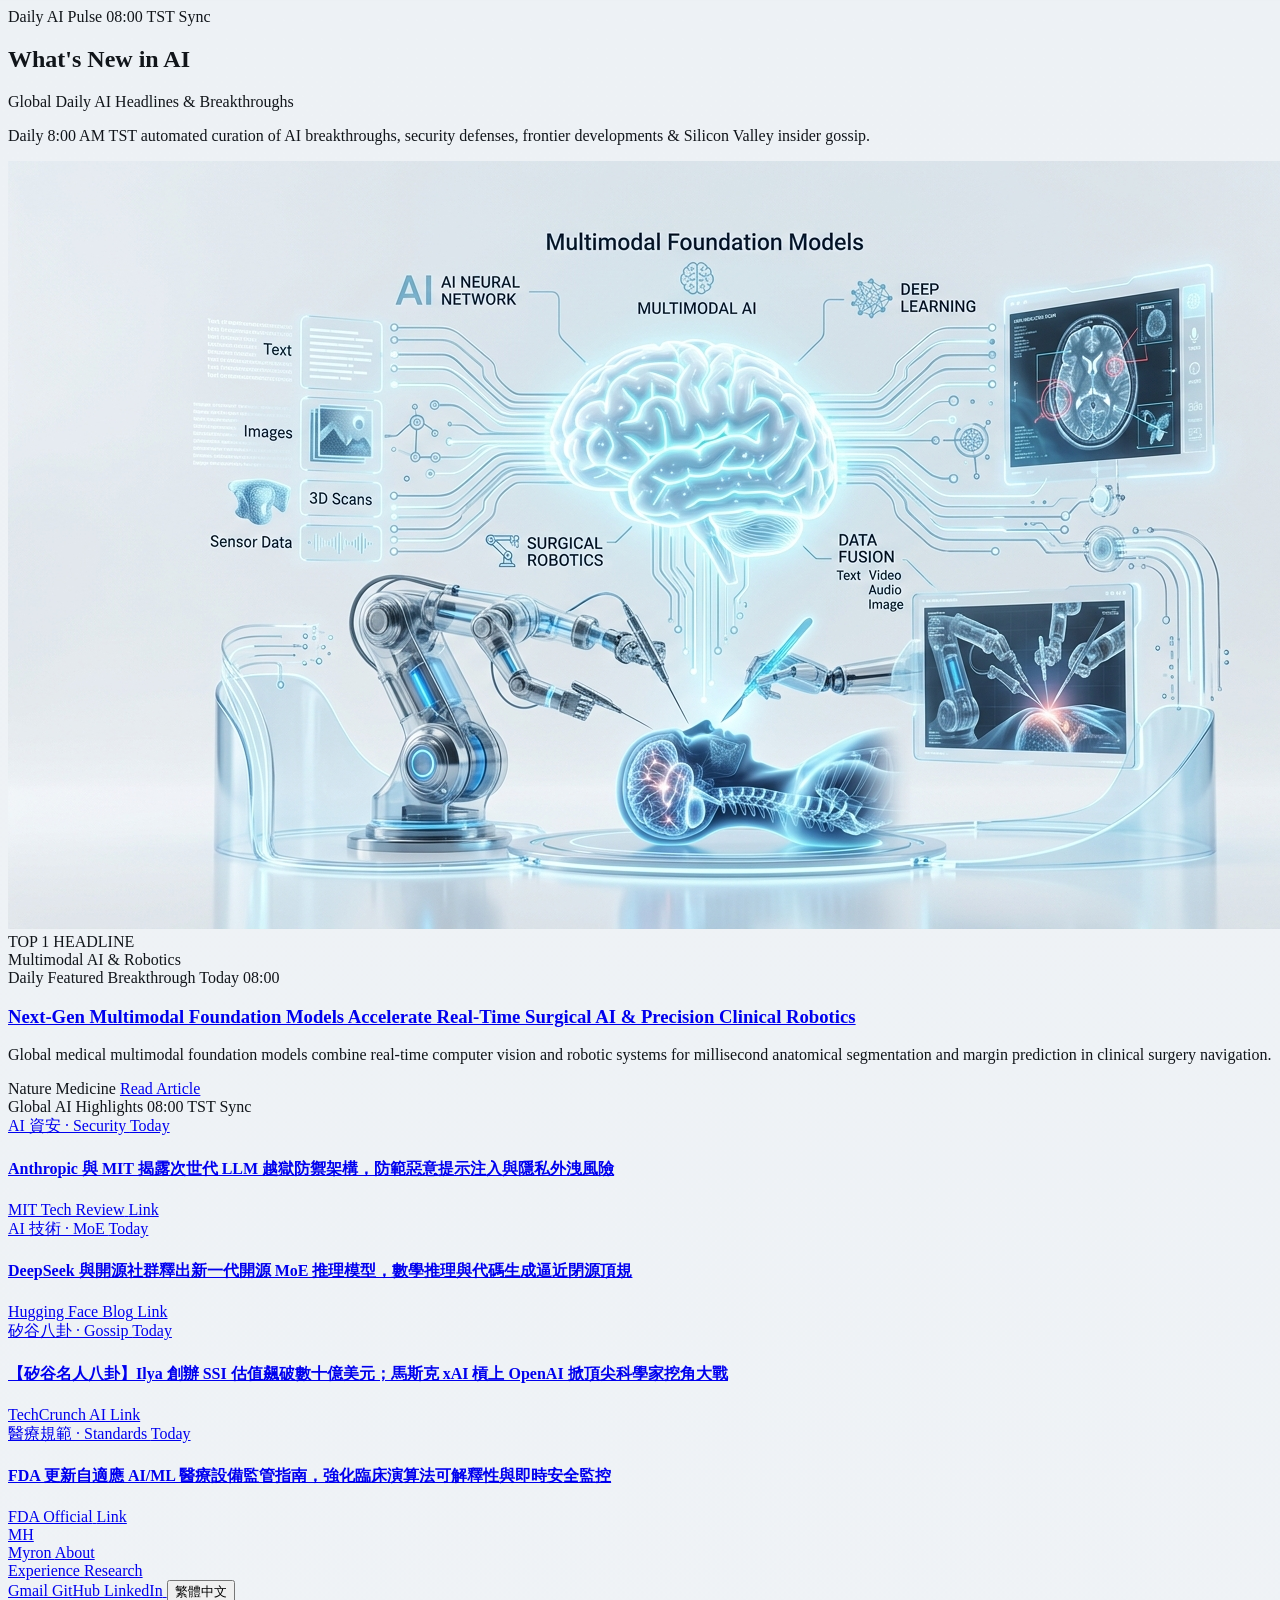
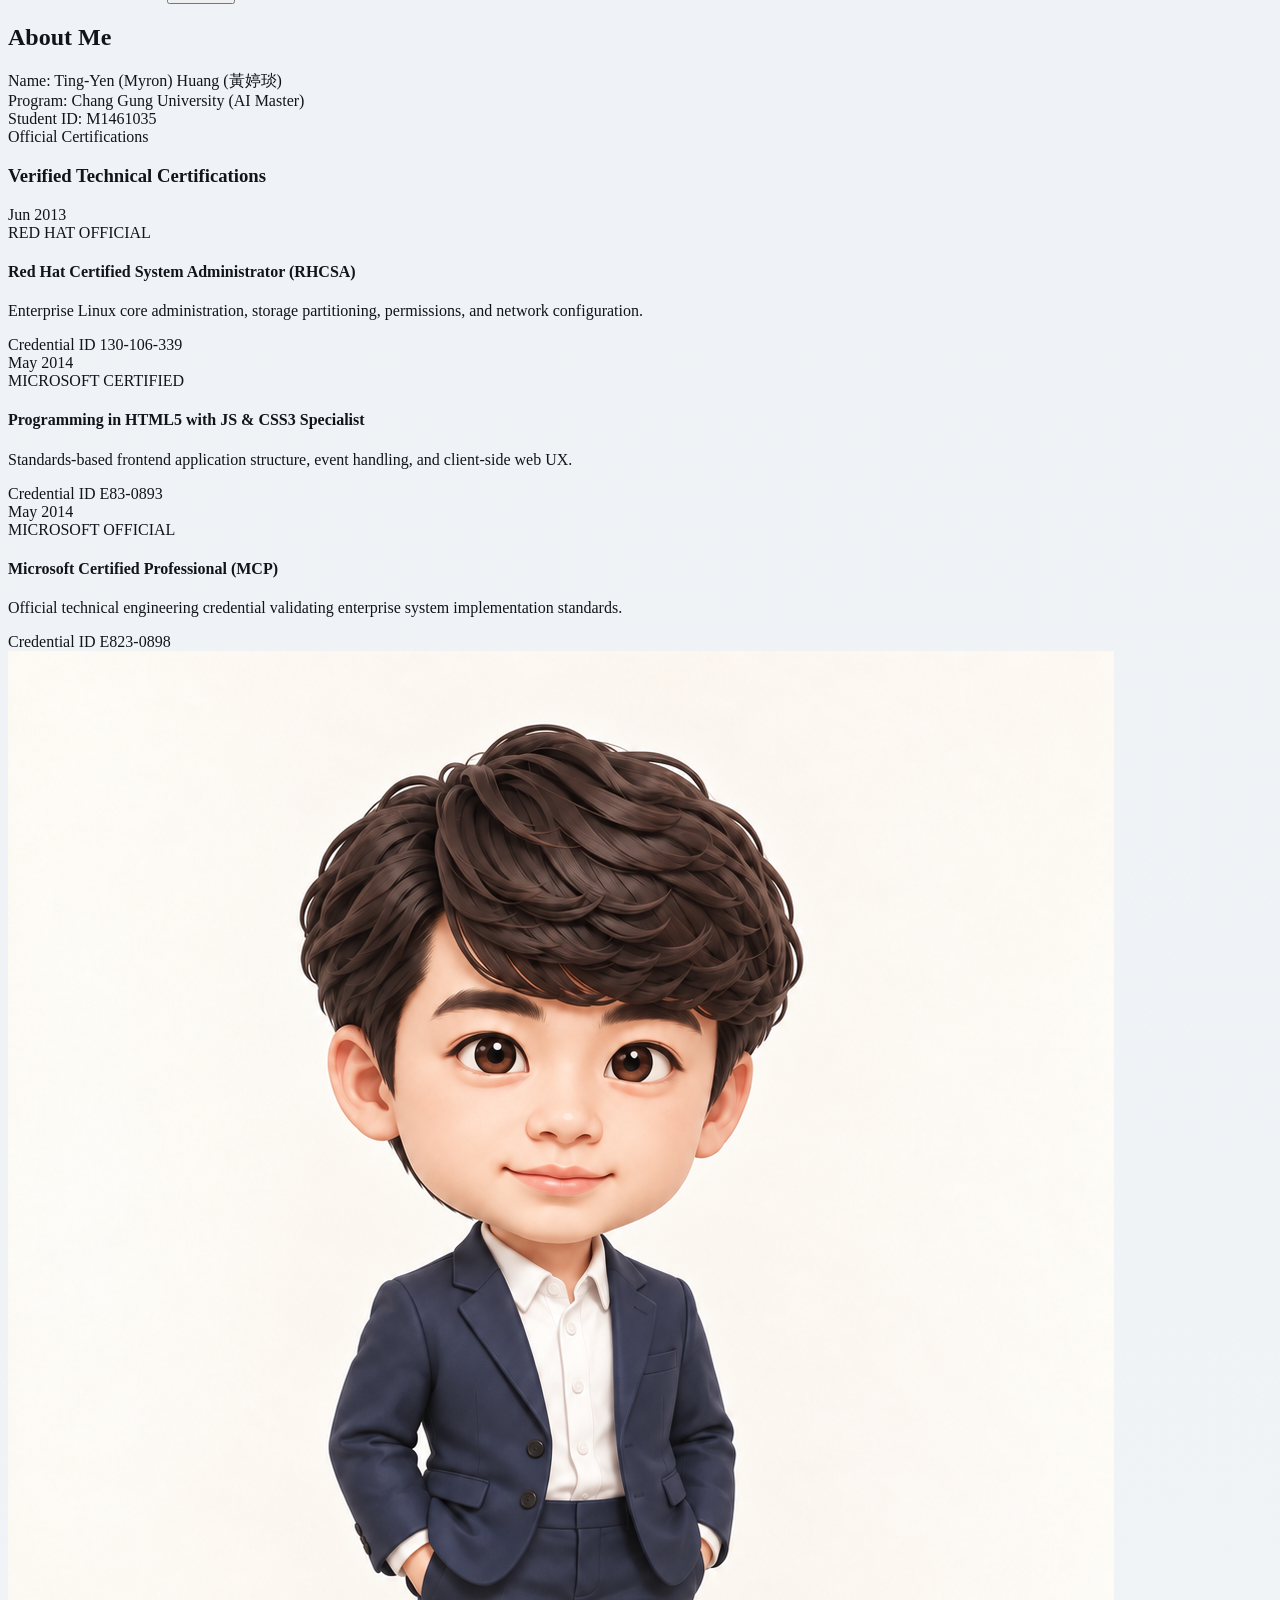
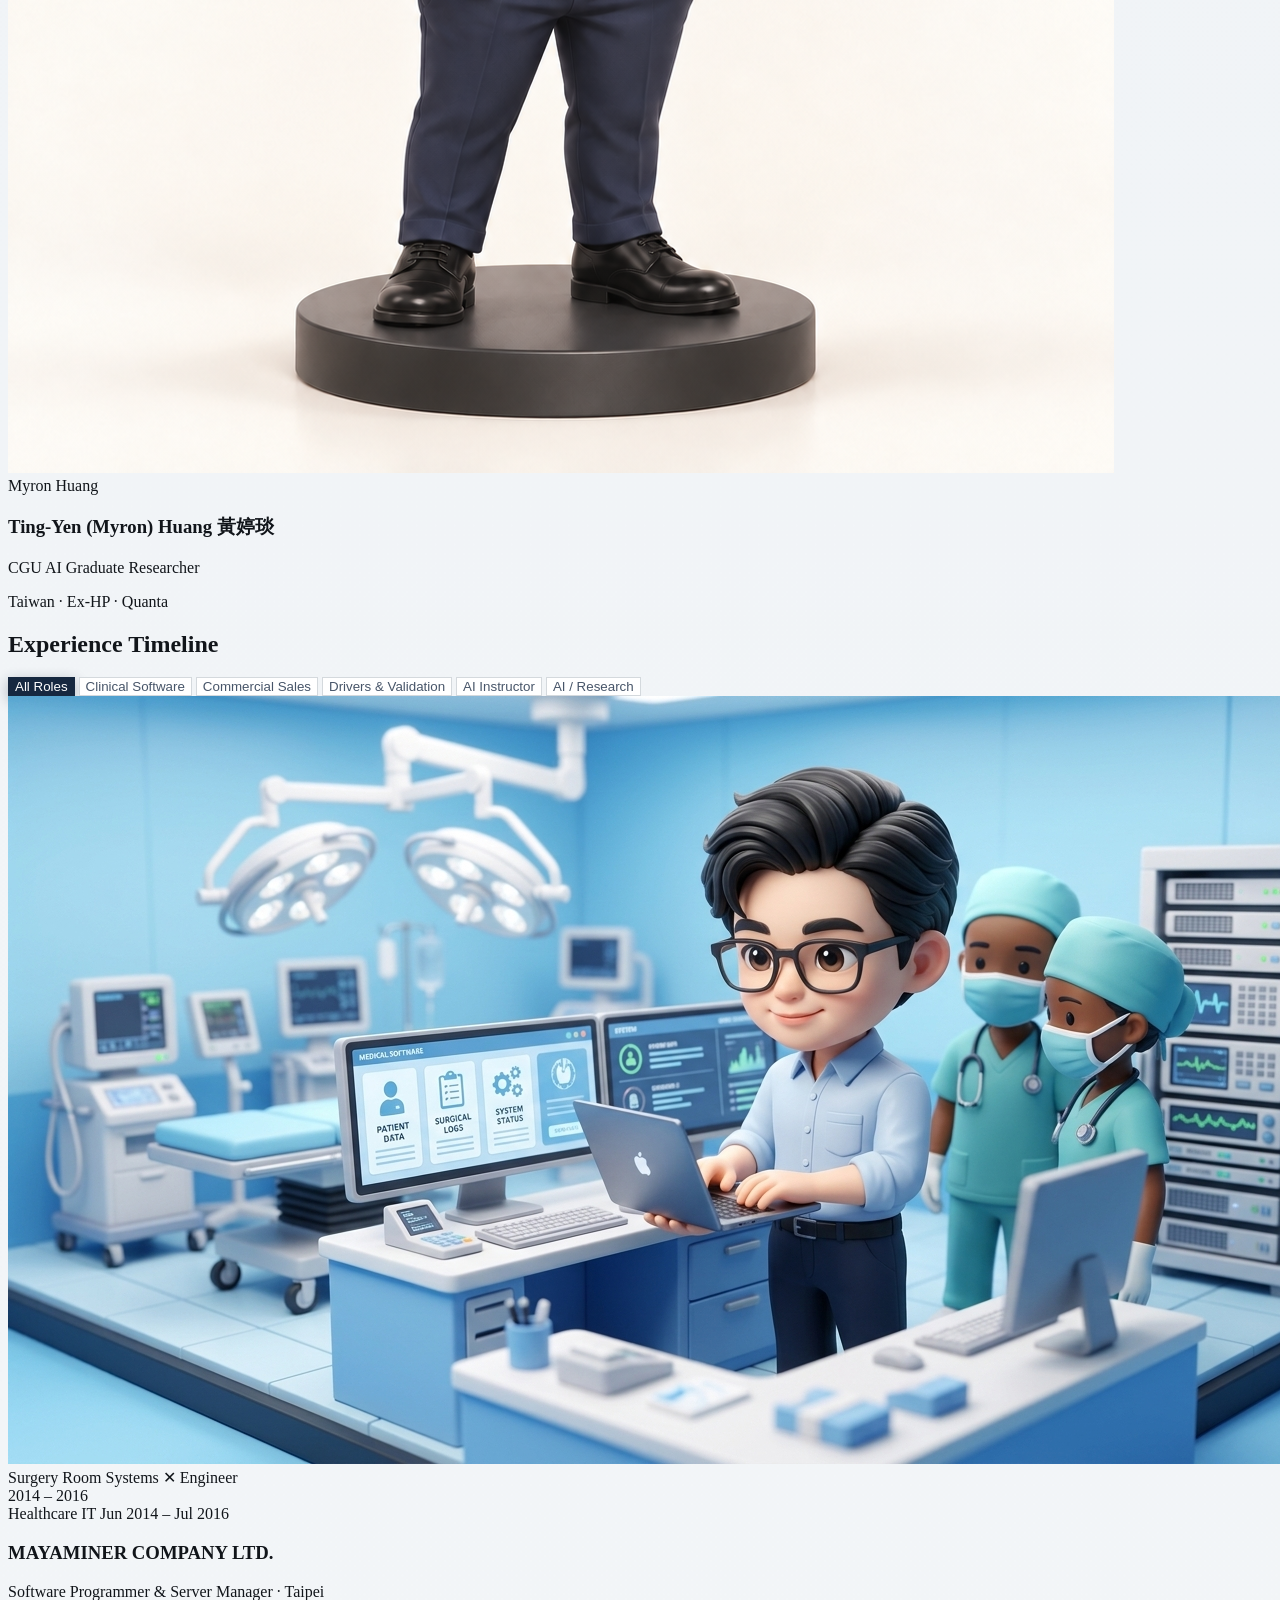
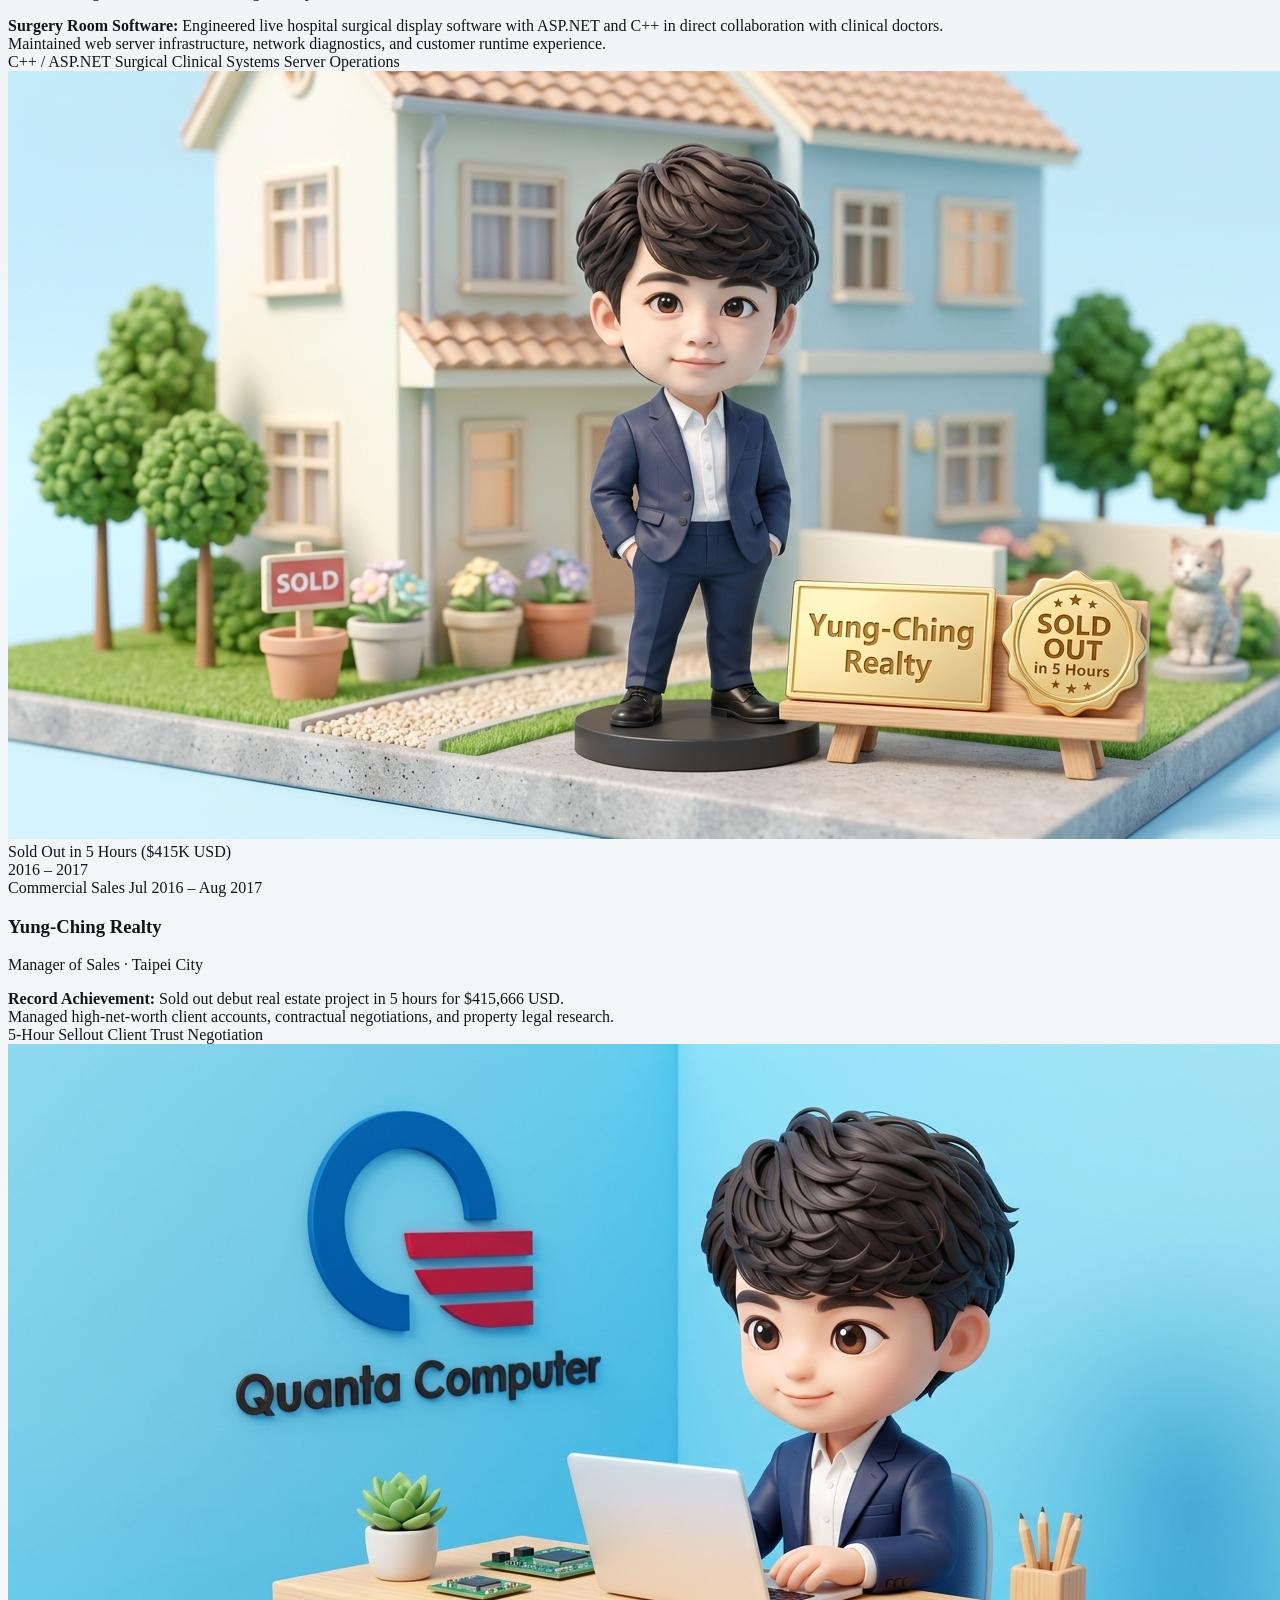
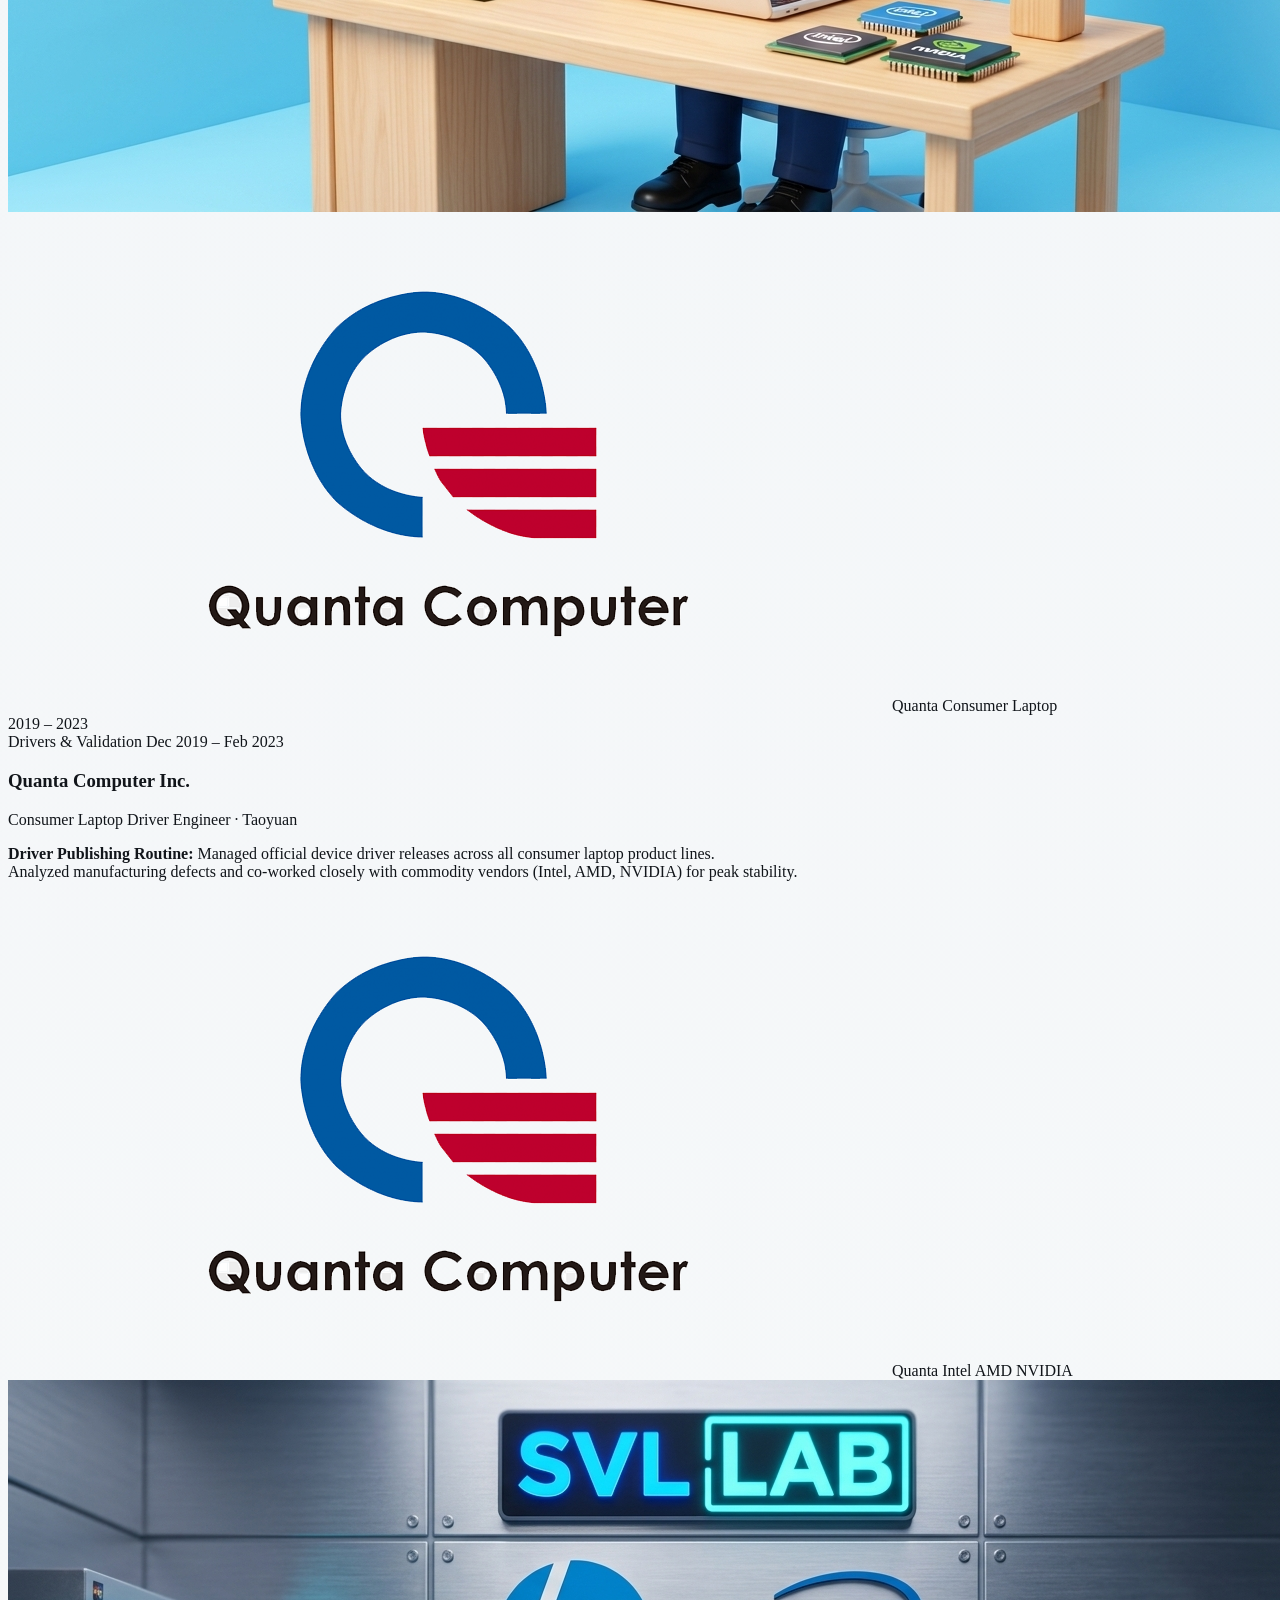
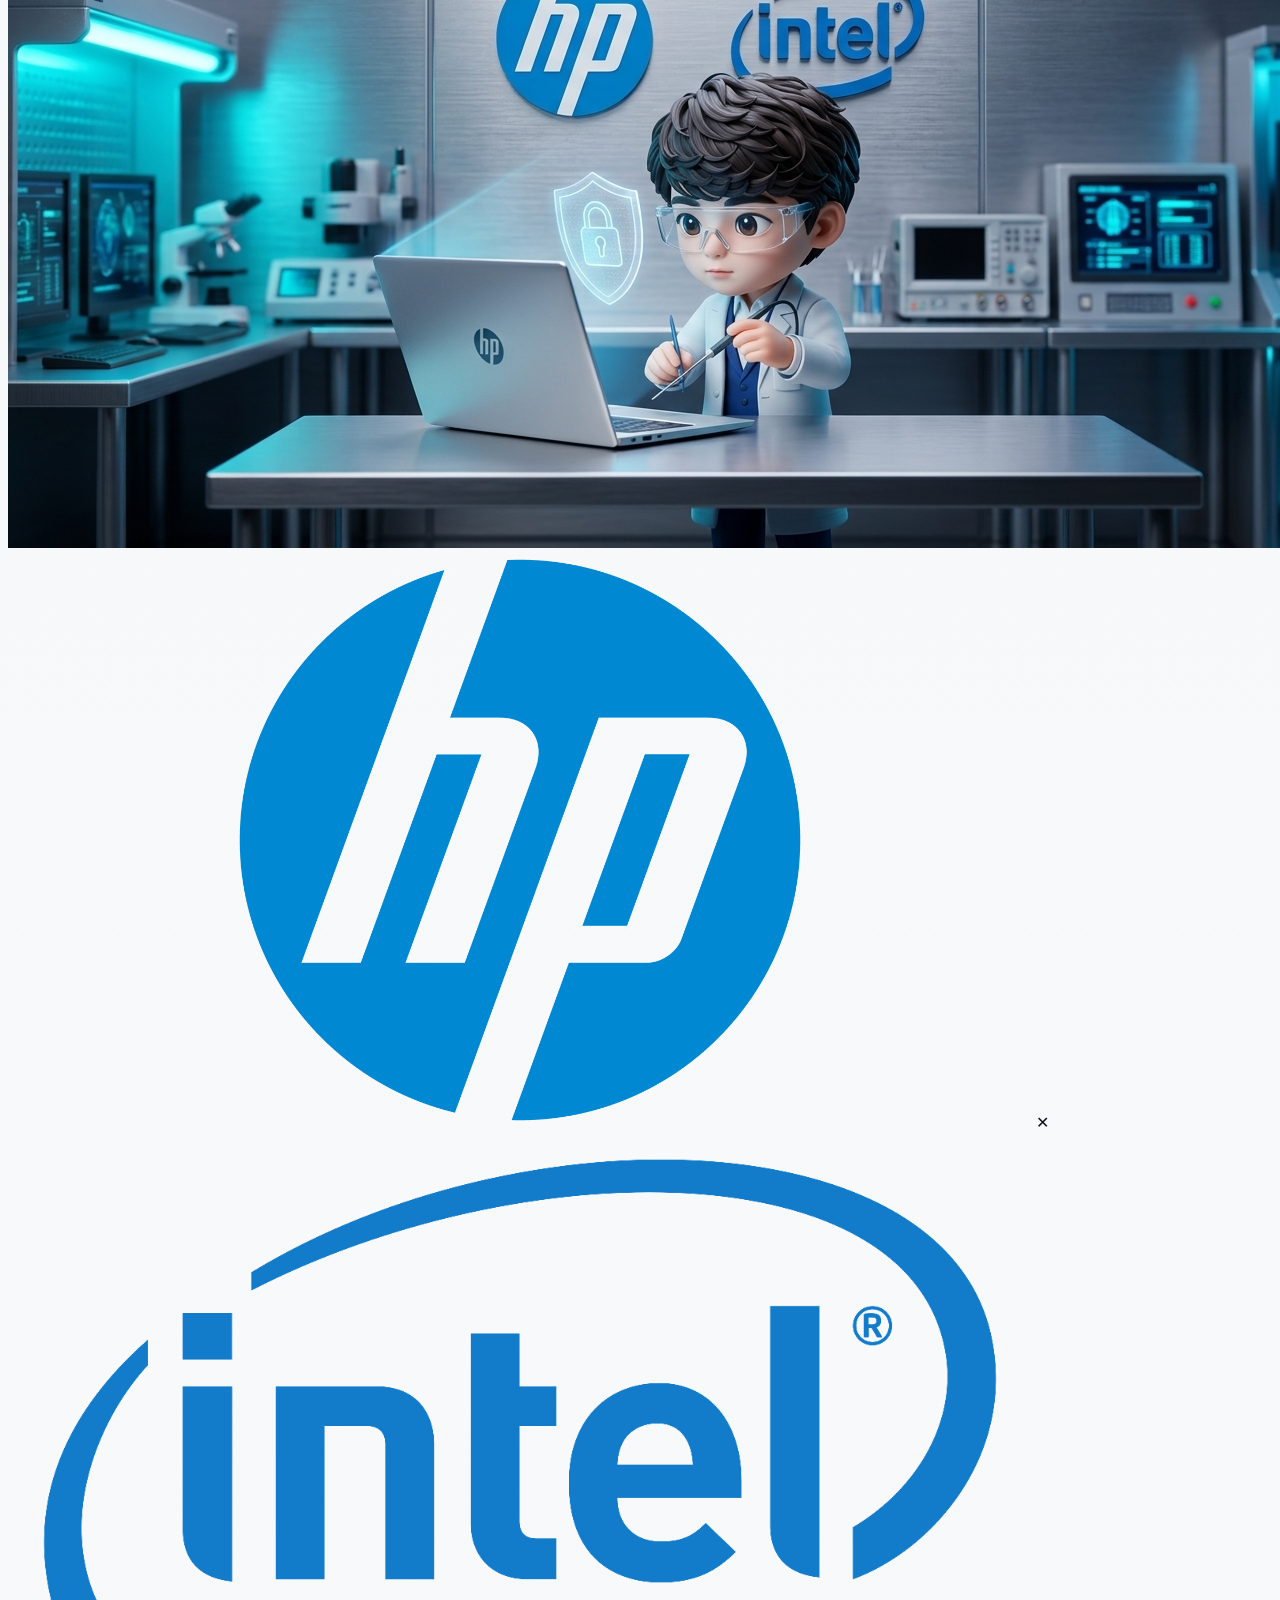
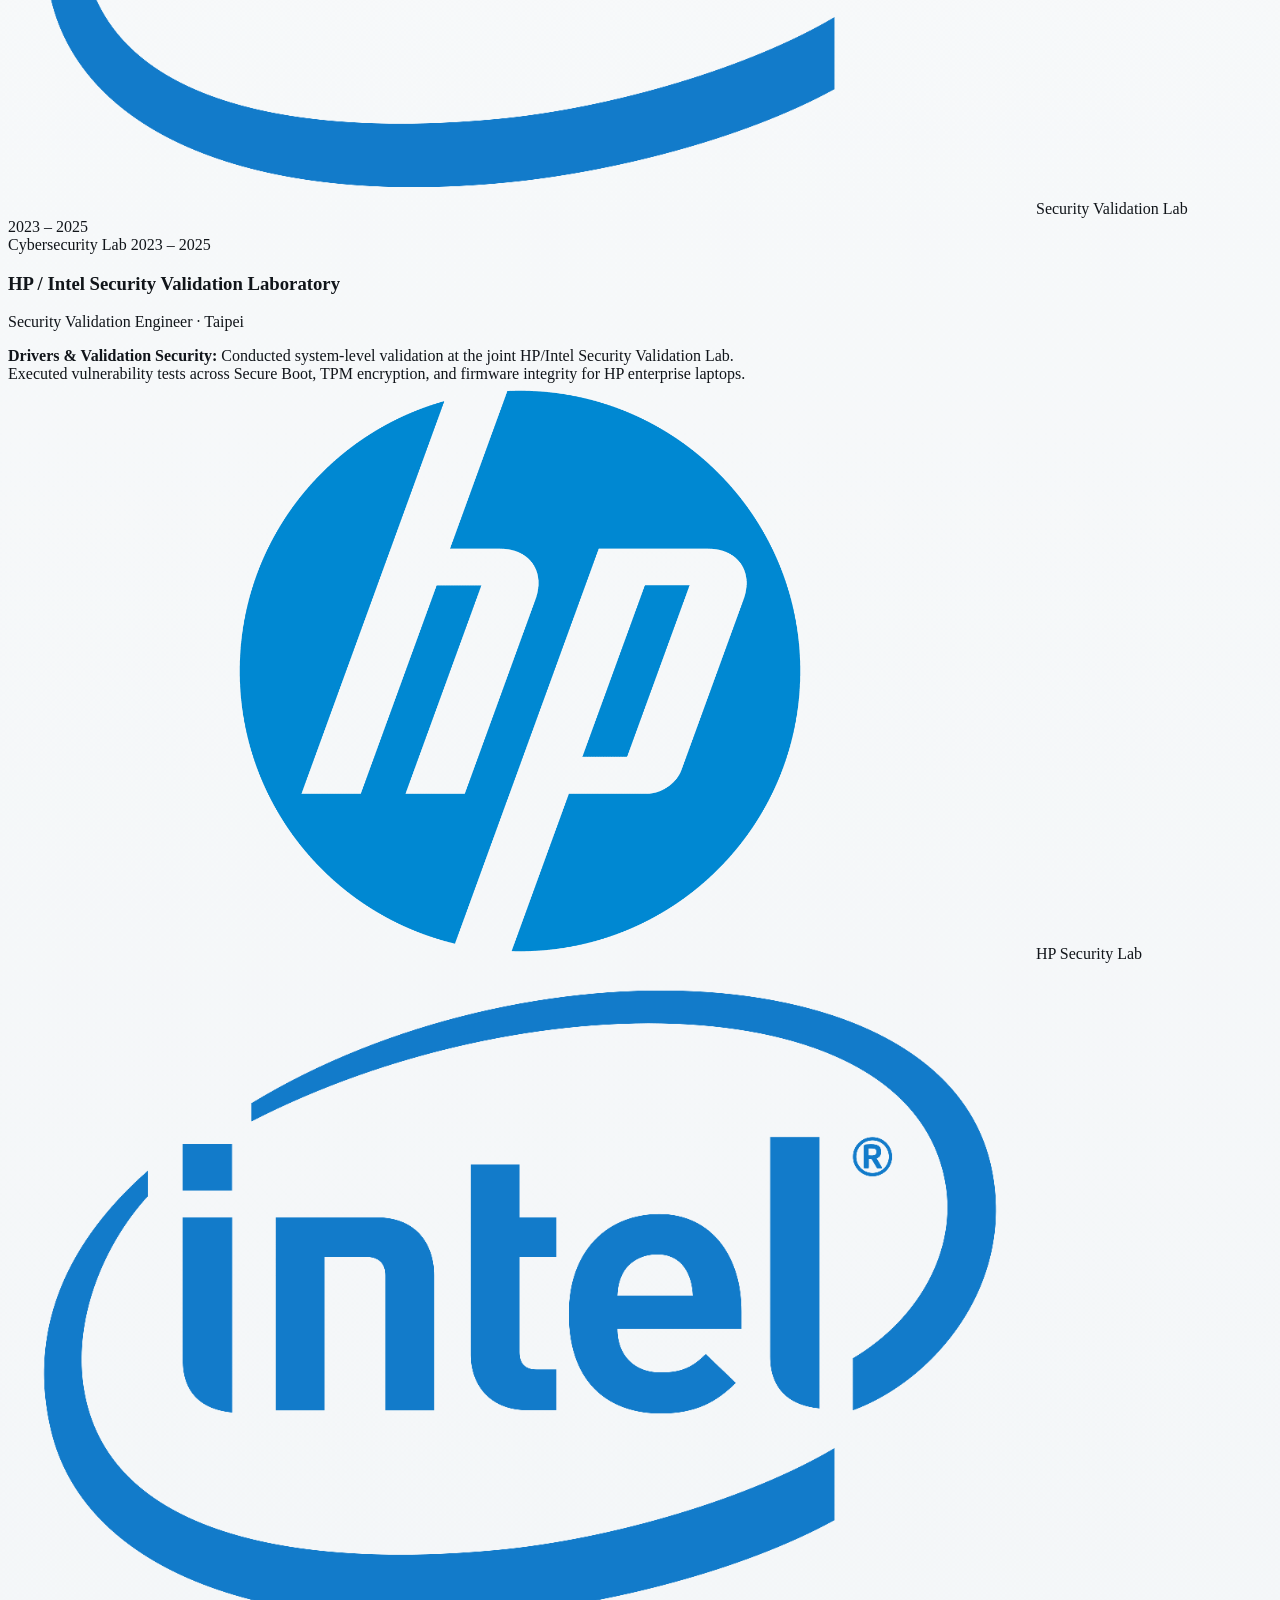
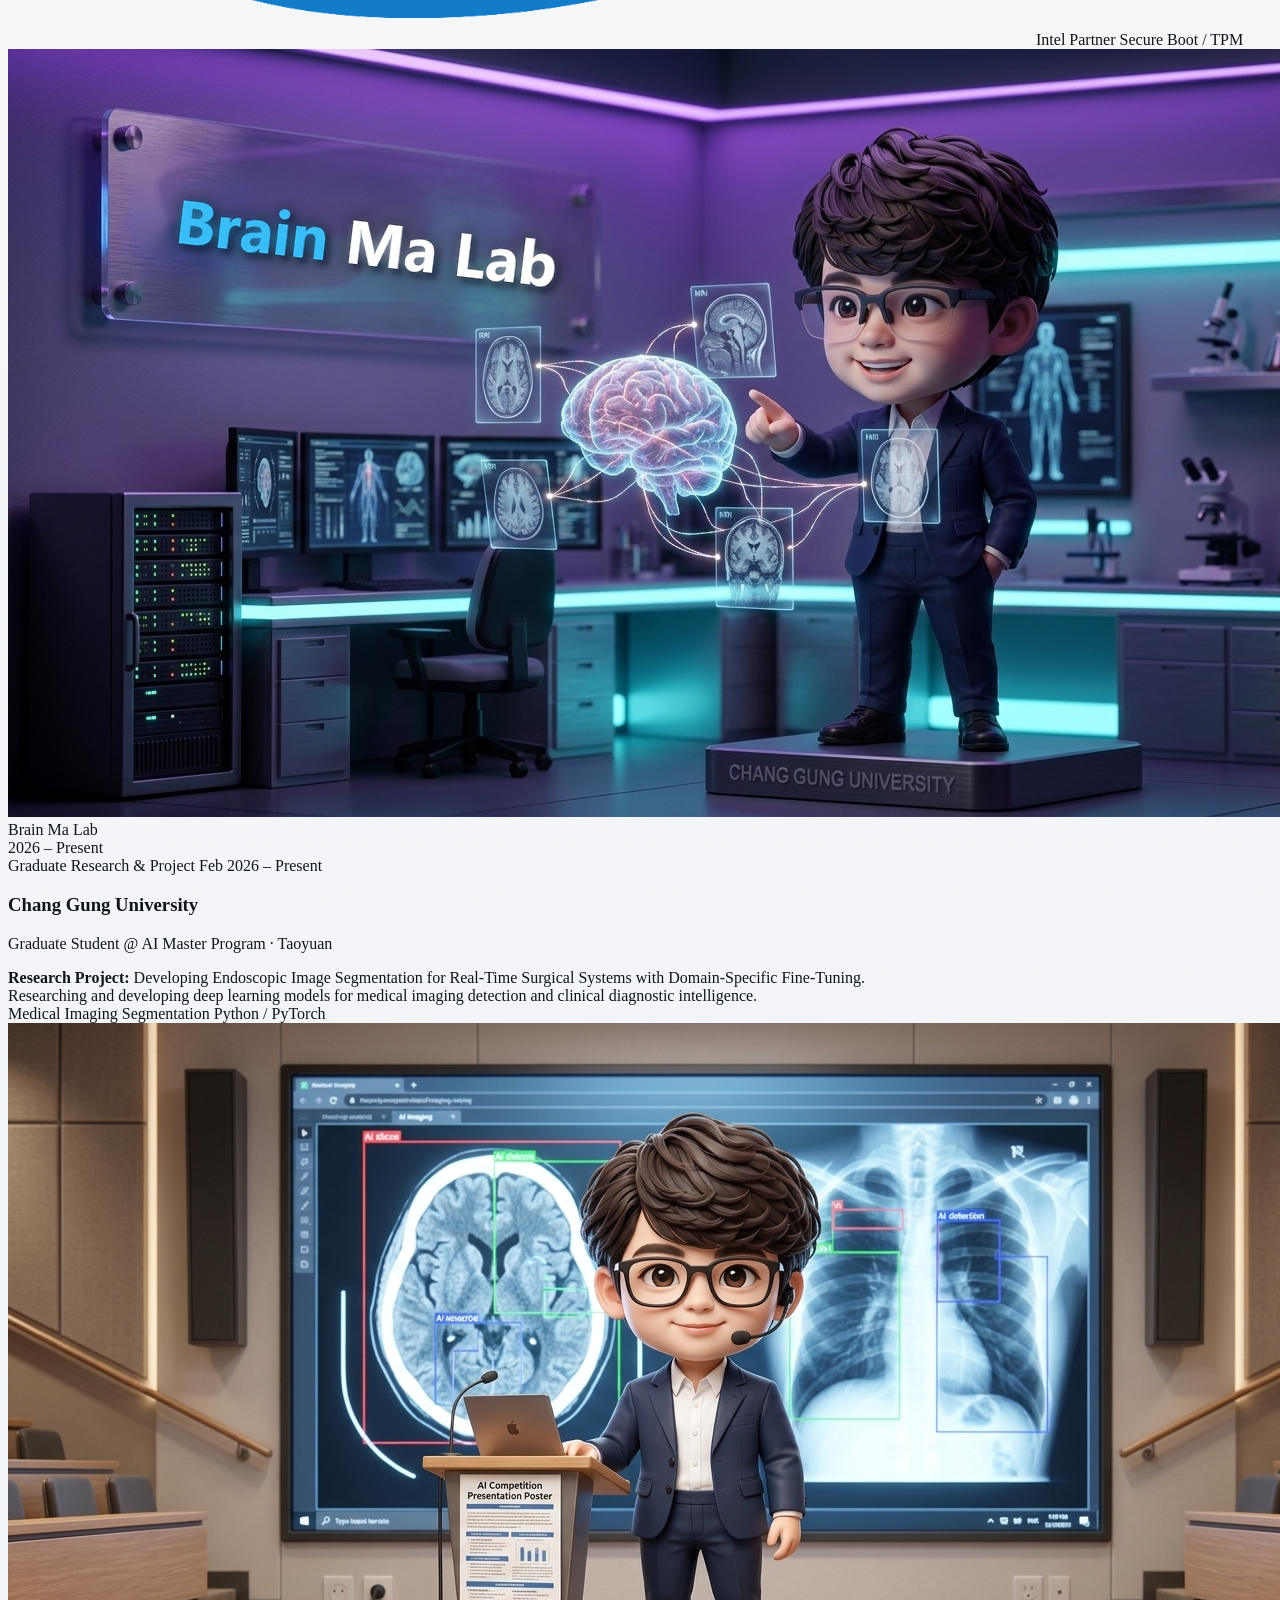
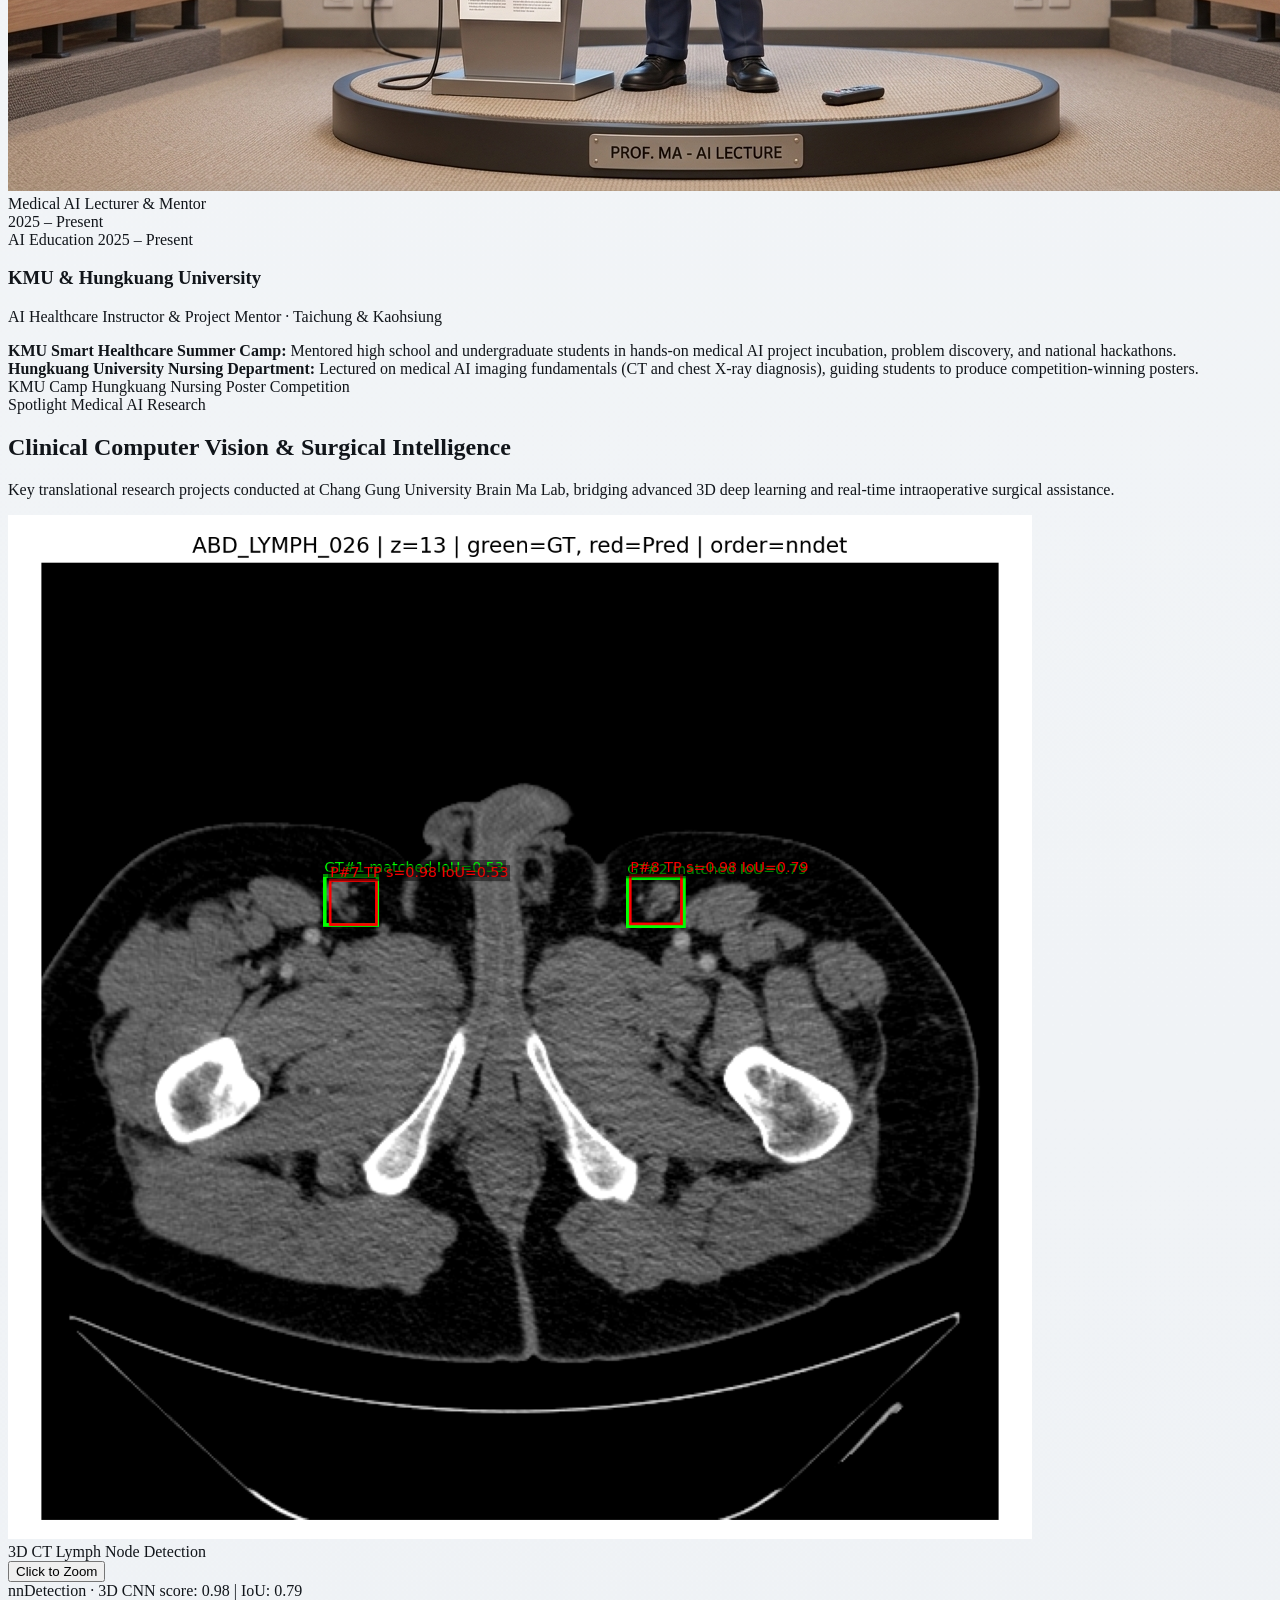
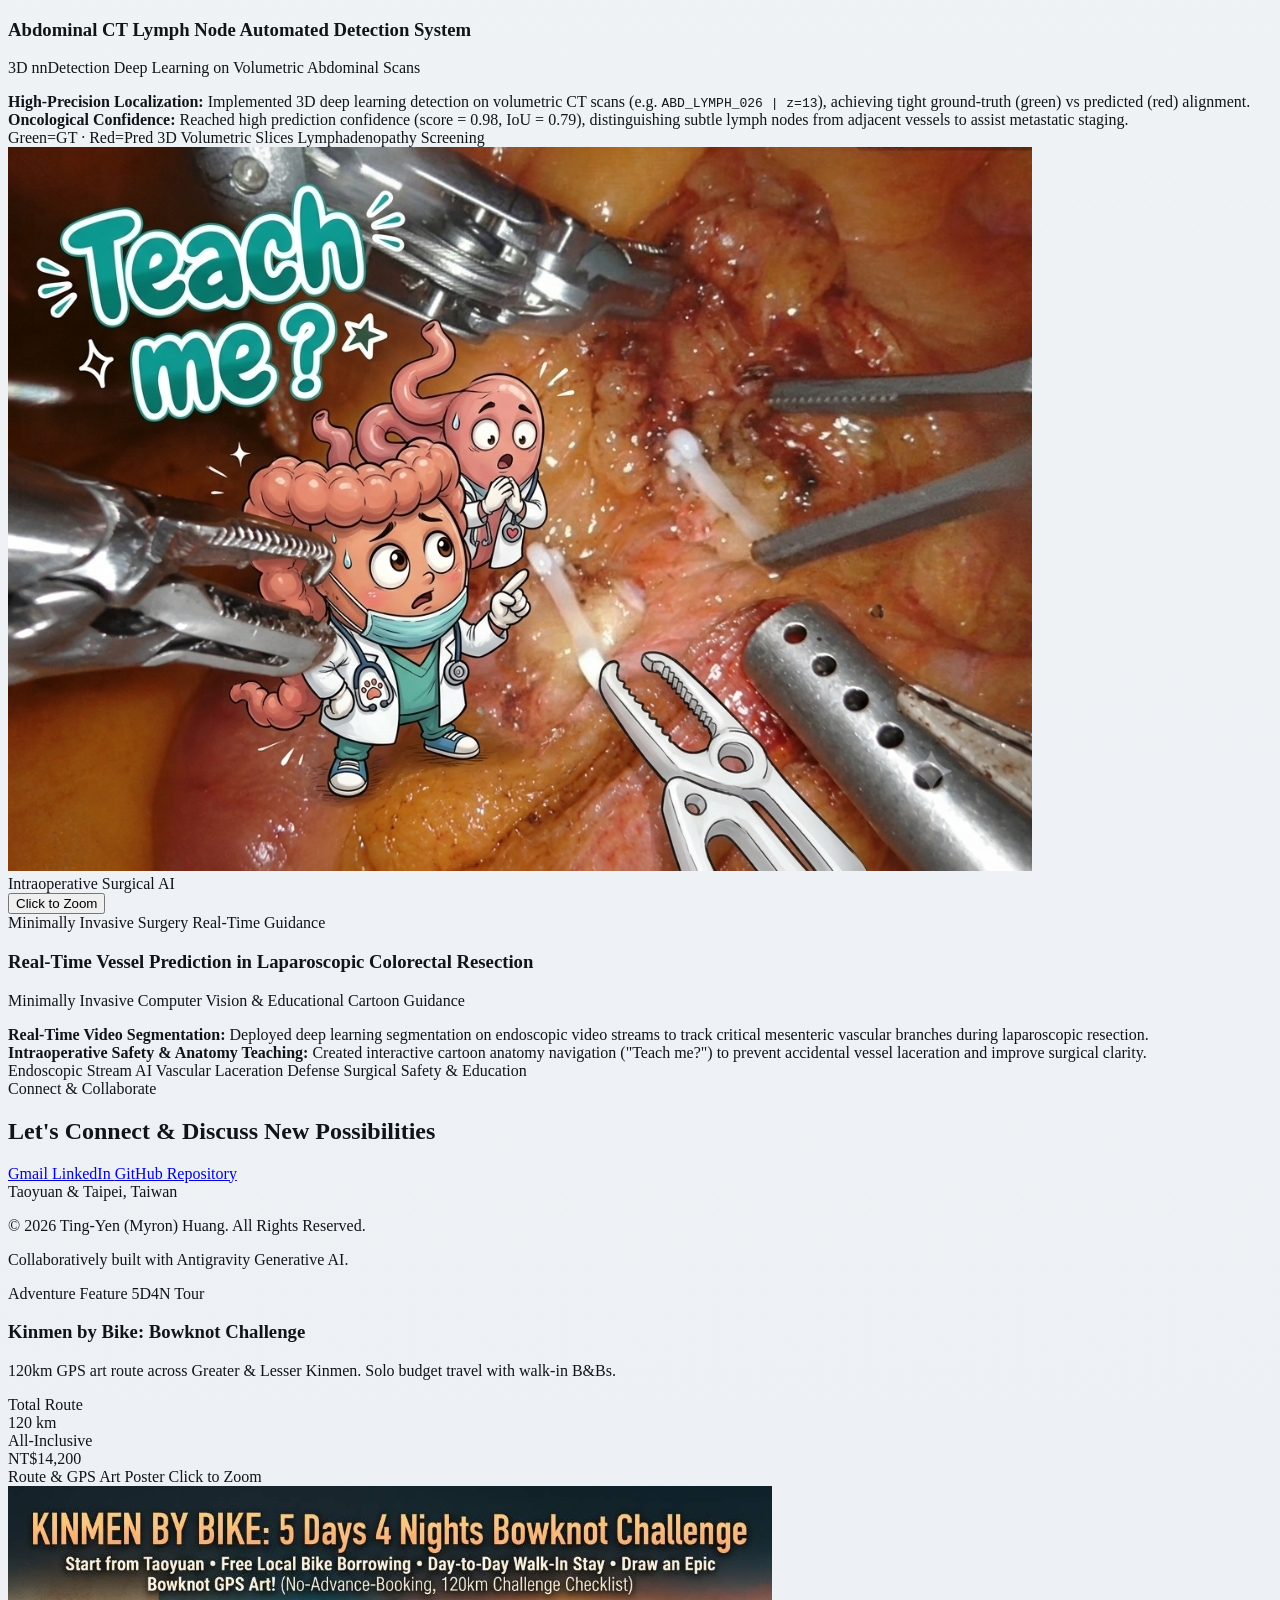
==== index.html @ 491702b3 "feat: Giorgio Morandi palette, remove header gap, single-line experience layout, trilingual support " ====
<!DOCTYPE html>
<html lang="en" class="scroll-smooth">
<head>
  <meta charset="UTF-8">
  <meta name="viewport" content="width=device-width, initial-scale=1.0">
  <title>Ting-Yen (Myron) Huang | AI & Systems Portfolio</title>
  <meta name="description" content="Personal Portfolio of Ting-Yen (Myron) Huang - Medical Imaging AI, Laptop Drivers, Systems Validation, and Clinical Software.">
  <!-- Tailwind CSS via CDN -->
  <script src="https://cdn.tailwindcss.com"></script>
  <!-- Lucide Icons -->
  <script src="https://unpkg.com/lucide@latest"></script>
  <!-- Google Fonts: Plus Jakarta Sans -->
  <link rel="preconnect" href="https://fonts.googleapis.com">
  <link rel="preconnect" href="https://fonts.gstatic.com" crossorigin>
  <link href="https://fonts.googleapis.com/css2?family=Plus+Jakarta+Sans:wght@400;500;600;700;800&display=swap" rel="stylesheet">
  <link rel="stylesheet" href="style.css">
  <script>
    tailwind.config = {
      theme: {
        extend: {
          fontFamily: {
            sans: ['"Plus Jakarta Sans"', 'sans-serif'],
          },
          colors: {
            babyblue: {
              50: '#f0f7ff',
              100: '#e0effe',
              200: '#bae0fd',
              300: '#7cc7fb',
              400: '#38aaf7',
              500: '#0e8fe7',
              600: '#0270c5',
            }
          }
        }
      }
    }
  </script>
</head>
<body class="bg-gradient-to-b from-[#edf1f5] via-[#f7f9fa] to-[#e9edf2] text-[#11151a] font-sans antialiased selection:bg-slate-300 selection:text-slate-900 min-h-screen">
  <!-- Ambient background -->
  <div class="fixed inset-0 overflow-hidden pointer-events-none z-0">
    <div class="absolute -top-32 -left-32 w-96 h-96 bg-[#708090]/15 rounded-full blur-3xl"></div>
    <div class="absolute top-1/3 -right-32 w-96 h-96 bg-[#162840]/10 rounded-full blur-3xl"></div>
    <div class="absolute -bottom-32 left-1/3 w-96 h-96 bg-[#708090]/12 rounded-full blur-3xl"></div>
  </div>

  <!-- UNIFIED MASTER FRAME WRAPPER: 3-Column cohesive canvas (Left AI News | Center Portfolio | Right Kinmen Tour) -->
  <div class="relative z-10 max-w-[1760px] 2xl:max-w-[1860px] mx-auto px-3 sm:px-5 lg:px-6 py-6 sm:py-8">
    <div class="bg-white/80 backdrop-blur-xl border border-[#708090]/25 rounded-[28px] sm:rounded-[36px] lg:rounded-[42px] shadow-2xl shadow-slate-300/40 p-4 sm:p-5 xl:p-6 2xl:p-8">
      <div class="flex flex-col xl:flex-row gap-5 2xl:gap-7 items-start">

      <!-- LEFT SIDEBAR: What's New in AI (Sticky on Desktop) -->
      <aside id="ai-news" class="w-full xl:w-[310px] 2xl:w-[350px] flex-shrink-0 xl:sticky xl:top-6 space-y-5">
      
      <!-- Sidebar Header Card (Morandi Style) -->
      <div class="bg-white/95 backdrop-blur-md border border-slate-200/90 rounded-3xl p-5 shadow-sm space-y-3">
        <div class="flex items-center justify-between">
          <span class="inline-flex items-center gap-1.5 px-2.5 py-0.5 rounded-full bg-slate-100 text-[#162840] border border-slate-200 text-xs font-bold shadow-xs">
            <span class="w-2 h-2 rounded-full bg-emerald-500 animate-pulse"></span>
            <span data-i18n="ai-badge">Daily AI Pulse</span>
          </span>
          <span class="text-[11px] font-mono font-bold text-slate-700 bg-slate-100 px-2.5 py-1 rounded-lg border border-slate-200 flex items-center gap-1.5" title="每日台灣時間上午 08:00 自動定時更新">
            <i data-lucide="refresh-cw" class="w-3 h-3 text-[#708090]"></i> <span data-i18n="ai-sync">08:00 TST Sync</span>
          </span>
        </div>
        <div>
          <h2 class="text-xl font-extrabold text-slate-900 flex items-center gap-2" data-i18n="ai-title">
            What's New in AI
          </h2>
          <p class="text-xs font-semibold text-slate-500 mt-0.5" data-i18n="ai-sub">Global Daily AI Headlines & Breakthroughs</p>
          <p class="text-[11px] text-slate-600 mt-1 leading-relaxed" data-i18n="ai-desc">
            Daily 8:00 AM TST automated curation of AI breakthroughs, security defenses, frontier developments & Silicon Valley insider gossip.
          </p>
        </div>
      </div>

      <!-- TOP 1 FEATURED HEADLINE CARD (Vertical Card) -->
      <div class="bg-white border border-slate-200/90 hover:border-sky-400 rounded-3xl overflow-hidden shadow-md hover:shadow-xl transition-all group">
        <!-- Visual Banner -->
        <div class="relative overflow-hidden bg-slate-900/5 aspect-video w-full flex items-center justify-center">
          <img src="./assets/ai-news-featured.jpg" alt="Multimodal Foundation Models & Surgical Robotics" class="w-full h-full object-cover object-center group-hover:scale-105 transition-transform duration-700">
          <div class="absolute top-3 left-3 bg-white/95 backdrop-blur-md px-2.5 py-1 rounded-xl text-[11px] font-bold text-sky-800 border border-sky-200 shadow-md flex items-center gap-1">
            <i data-lucide="flame" class="w-3.5 h-3.5 text-amber-500 fill-amber-500"></i> TOP 1 HEADLINE
          </div>
          <div class="absolute bottom-3 left-3 bg-slate-900/85 text-white backdrop-blur-md px-2.5 py-0.5 rounded-lg text-[10px] font-semibold flex items-center gap-1">
            <i data-lucide="tag" class="w-3 h-3 text-sky-300"></i> Multimodal AI & Robotics
          </div>
        </div>

        <!-- Card Body -->
        <div class="p-5 space-y-3">
          <div class="flex items-center justify-between text-[11px] text-slate-500 font-medium">
            <span class="inline-flex items-center gap-1 font-bold text-[#162840] bg-slate-100 px-2 py-0.5 rounded-md border border-slate-200">
              <i data-lucide="sparkles" class="w-3 h-3 text-[#708090]"></i> <span data-i18n="ai-top-badge">Daily Featured Breakthrough</span>
            </span>
            <span class="font-mono text-slate-400">Today 08:00</span>
          </div>

          <h3 class="text-sm font-extrabold text-slate-900 leading-snug group-hover:text-[#162840] transition-colors">
            <a href="https://www.nature.com/subjects/machine-learning" target="_blank" rel="noopener noreferrer" class="hover:underline" data-i18n="ai-item1-title">
              Next-Gen Multimodal Foundation Models Accelerate Real-Time Surgical AI & Precision Clinical Robotics
            </a>
          </h3>

          <p class="text-xs text-slate-600 leading-relaxed" data-i18n="ai-item1-desc">
            Global multimodal foundation models combine real-time computer vision and robotic systems for millisecond anatomical segmentation and margin prediction in clinical surgery navigation.
          </p>

          <div class="pt-3 border-t border-slate-100 flex items-center justify-between text-xs">
            <span class="text-[11px] text-slate-500 font-medium">Nature Medicine</span>
            <a href="https://www.nature.com/subjects/machine-learning" target="_blank" rel="noopener noreferrer" class="inline-flex items-center gap-1 font-bold text-[#162840] hover:text-[#708090] text-[11px] transition-colors">
              <span data-i18n="ai-read-btn">Read Article</span> <i data-lucide="external-link" class="w-3 h-3"></i>
            </a>
          </div>
        </div>
      </div>

      <!-- CONDENSED HEADLINES LINK LIST -->
      <div class="bg-white/80 backdrop-blur-md border border-slate-200/90 rounded-3xl p-4 shadow-sm space-y-2.5">
        <div class="flex items-center justify-between px-1 pb-1 border-b border-sky-100">
          <span class="text-[11px] font-bold tracking-wider text-slate-500 uppercase flex items-center gap-1.5">
            <i data-lucide="trending-up" class="w-3.5 h-3.5 text-sky-500"></i> Global AI Highlights
          </span>
          <span class="text-[10px] text-slate-400 font-medium font-mono">08:00 TST Sync</span>
        </div>

        <!-- Item 2: AI 資安 (AI Security) -->
        <a href="https://www.technologyreview.com/topic/artificial-intelligence/" target="_blank" rel="noopener noreferrer"
           class="group block bg-sky-50/50 hover:bg-white border border-slate-200/90 hover:border-sky-300 rounded-2xl p-3 shadow-xs hover:shadow-sm transition-all">
          <div class="flex items-center justify-between gap-1 mb-1">
            <span class="px-1.5 py-0.5 rounded text-[10px] font-bold bg-rose-50 text-rose-700 border border-rose-100 flex items-center gap-1">
              <i data-lucide="shield-alert" class="w-2.5 h-2.5 text-rose-500"></i> AI 資安 · Security
            </span>
            <span class="text-[10px] text-slate-400 font-mono">Today</span>
          </div>
          <h4 class="text-xs font-bold text-slate-800 group-hover:text-sky-600 transition-colors line-clamp-2 leading-snug">
            Anthropic 與 MIT 揭露次世代 LLM 越獄防禦架構，防範惡意提示注入與隱私外洩風險
          </h4>
          <div class="mt-1.5 flex items-center justify-between text-[10px] text-slate-500">
            <span class="text-slate-600 font-medium">MIT Tech Review</span>
            <span class="text-sky-500 inline-flex items-center gap-0.5 font-semibold group-hover:translate-x-0.5 transition-transform">
              Link <i data-lucide="external-link" class="w-2.5 h-2.5"></i>
            </span>
          </div>
        </a>

        <!-- Item 3: AI 技術 (AI Tech) -->
        <a href="https://huggingface.co/blog" target="_blank" rel="noopener noreferrer"
           class="group block bg-sky-50/50 hover:bg-white border border-slate-200/90 hover:border-sky-300 rounded-2xl p-3 shadow-xs hover:shadow-sm transition-all">
          <div class="flex items-center justify-between gap-1 mb-1">
            <span class="px-1.5 py-0.5 rounded text-[10px] font-bold bg-purple-50 text-purple-700 border border-purple-100 flex items-center gap-1">
              <i data-lucide="cpu" class="w-2.5 h-2.5 text-purple-500"></i> AI 技術 · MoE
            </span>
            <span class="text-[10px] text-slate-400 font-mono">Today</span>
          </div>
          <h4 class="text-xs font-bold text-slate-800 group-hover:text-sky-600 transition-colors line-clamp-2 leading-snug">
            DeepSeek 與開源社群釋出新一代開源 MoE 推理模型，數學推理與代碼生成逼近閉源頂規
          </h4>
          <div class="mt-1.5 flex items-center justify-between text-[10px] text-slate-500">
            <span class="text-slate-600 font-medium">Hugging Face Blog</span>
            <span class="text-sky-500 inline-flex items-center gap-0.5 font-semibold group-hover:translate-x-0.5 transition-transform">
              Link <i data-lucide="external-link" class="w-2.5 h-2.5"></i>
            </span>
          </div>
        </a>

        <!-- Item 4: AI 名人八卦與矽谷內幕 (AI Gossip & Industry Drama) -->
        <a href="https://techcrunch.com/category/artificial-intelligence/" target="_blank" rel="noopener noreferrer"
           class="group block bg-sky-50/50 hover:bg-white border border-slate-200/90 hover:border-sky-300 rounded-2xl p-3 shadow-xs hover:shadow-sm transition-all">
          <div class="flex items-center justify-between gap-1 mb-1">
            <span class="px-1.5 py-0.5 rounded text-[10px] font-bold bg-amber-50 text-amber-700 border border-amber-100 flex items-center gap-1">
              <i data-lucide="sparkle" class="w-2.5 h-2.5 text-amber-500"></i> 矽谷八卦 · Gossip
            </span>
            <span class="text-[10px] text-slate-400 font-mono">Today</span>
          </div>
          <h4 class="text-xs font-bold text-slate-800 group-hover:text-sky-600 transition-colors line-clamp-2 leading-snug">
            【矽谷名人八卦】Ilya 創辦 SSI 估值飆破數十億美元；馬斯克 xAI 槓上 OpenAI 掀頂尖科學家挖角大戰
          </h4>
          <div class="mt-1.5 flex items-center justify-between text-[10px] text-slate-500">
            <span class="text-slate-600 font-medium">TechCrunch AI</span>
            <span class="text-sky-500 inline-flex items-center gap-0.5 font-semibold group-hover:translate-x-0.5 transition-transform">
              Link <i data-lucide="external-link" class="w-2.5 h-2.5"></i>
            </span>
          </div>
        </a>

        <!-- Item 5: AI 臨床標準與法規 (AI Clinical Standards) -->
        <a href="https://www.fda.gov/medical-devices/software-medical-device-samd/artificial-intelligence-and-machine-learning-software-medical-device" target="_blank" rel="noopener noreferrer"
           class="group block bg-sky-50/50 hover:bg-white border border-slate-200/90 hover:border-sky-300 rounded-2xl p-3 shadow-xs hover:shadow-sm transition-all">
          <div class="flex items-center justify-between gap-1 mb-1">
            <span class="px-1.5 py-0.5 rounded text-[10px] font-bold bg-teal-50 text-teal-700 border border-teal-100 flex items-center gap-1">
              <i data-lucide="file-check" class="w-2.5 h-2.5 text-teal-500"></i> 醫療規範 · Standards
            </span>
            <span class="text-[10px] text-slate-400 font-mono">Today</span>
          </div>
          <h4 class="text-xs font-bold text-slate-800 group-hover:text-sky-600 transition-colors line-clamp-2 leading-snug">
            FDA 更新自適應 AI/ML 醫療設備監管指南，強化臨床演算法可解釋性與即時安全監控
          </h4>
          <div class="mt-1.5 flex items-center justify-between text-[10px] text-slate-500">
            <span class="text-slate-600 font-medium">FDA Official</span>
            <span class="text-sky-500 inline-flex items-center gap-0.5 font-semibold group-hover:translate-x-0.5 transition-transform">
              Link <i data-lucide="external-link" class="w-2.5 h-2.5"></i>
            </span>
          </div>
        </a>

      </div>

    </aside>


      <!-- CENTER COLUMN: Personal Portfolio Info (Morandi Palette) -->
      <div class="flex-1 min-w-0 space-y-3 xl:px-4 2xl:px-6 xl:border-x xl:border-[#708090]/25">
        
        <!-- Header / Navbar placed cleanly at top of center column -->
        <div class="sticky top-0 z-40 max-w-6xl mx-auto w-full">
          <header class="backdrop-blur-md bg-white/95 border border-slate-200/90 rounded-3xl shadow-sm px-3 sm:px-4 h-16 flex items-center justify-between gap-1.5 w-full">
            <!-- Combined Name & About Action Button (Focuses on About Me) -->
            <a href="#about" id="nav-about-btn" class="flex items-center gap-1.5 px-2 py-1 rounded-2xl bg-sky-50/80 hover:bg-sky-100 border border-[#708090]/25 text-slate-900 hover:text-sky-700 transition-all group flex-shrink-0 shadow-xs" title="前往 About Me 個人簡歷">
              <div class="w-7 h-7 sm:w-8 sm:h-8 rounded-xl bg-gradient-to-tr from-sky-400 to-blue-500 flex items-center justify-center font-bold text-xs text-white shadow-md shadow-sky-200 group-hover:scale-105 transition-transform flex-shrink-0">
                MH
              </div>
              <div class="flex items-center gap-1">
                <span class="font-extrabold text-xs sm:text-sm tracking-tight text-slate-900 group-hover:text-sky-600 transition-colors hidden sm:inline">
                  Myron
                </span>
                <span class="px-2 py-0.5 rounded-lg text-xs font-bold bg-sky-500 text-white shadow-xs group-hover:bg-sky-600 transition-all flex items-center gap-1">
                  <i data-lucide="user" class="w-3 h-3"></i> <span data-i18n="nav-about">About</span>
                </span>
              </div>
            </a>

            <!-- Navigation Links (Experience & Research) -->
            <nav class="hidden xl:flex items-center gap-0.5 text-xs font-semibold text-slate-600 flex-shrink-0">
              <a href="#experience" id="nav-experience-btn" class="px-2 py-1 rounded-xl hover:text-sky-600 hover:bg-sky-50 transition-all flex items-center gap-1 whitespace-nowrap">
                <i data-lucide="clock" class="w-3.5 h-3.5 text-sky-500"></i> <span data-i18n="nav-experience">Experience</span>
              </a>
              <a href="#research" id="nav-research-btn" class="px-2 py-1 rounded-xl hover:text-sky-600 hover:bg-sky-50 transition-all flex items-center gap-1 whitespace-nowrap">
                <i data-lucide="brain-circuit" class="w-3.5 h-3.5 text-purple-500"></i> <span data-i18n="nav-research">Research</span>
              </a>
            </nav>

            <!-- Language Switcher & Action Buttons (Red Box: Right-aligned, GitHub & LinkedIn text centered) -->
            <div class="flex items-center justify-end gap-1 sm:gap-1.5 flex-shrink-0">
              <!-- 1. Gmail -->
              <a href="mailto:fttmp66@gmail.com"
                 class="inline-flex items-center justify-center text-center gap-1 px-2.5 h-8 text-xs font-bold rounded-xl bg-white text-slate-700 hover:text-red-600 border border-slate-200 transition-all shadow-sm" title="Email: fttmp66@gmail.com">
                <i data-lucide="mail" class="w-3.5 h-3.5 text-red-500"></i>
                <span class="leading-none">Gmail</span>
              </a>

              <!-- 2. GitHub (Centered in Black Box) -->
              <a href="https://github.com/fttmp66-0c0o0d0e0r0/myron-huang-portfolio" target="_blank" rel="noopener noreferrer" id="github-link"
                 class="inline-flex items-center justify-center text-center px-3 h-8 text-xs font-bold rounded-xl bg-slate-900 text-white hover:bg-slate-800 transition-all shadow-sm" title="GitHub Repository">
                <span class="leading-none text-center">GitHub</span>
              </a>

              <!-- 3. LinkedIn (Centered in Blue Box) -->
              <a href="https://www.linkedin.com/in/%E9%BB%83%E5%A9%B7%E7%90%B0-ting-yen-huang-57aa9772/" target="_blank" rel="noopener noreferrer" 
                 class="inline-flex items-center justify-center text-center px-3 h-8 text-xs font-bold rounded-xl bg-[#0077b5] text-white hover:bg-[#006097] transition-all shadow-sm shadow-blue-200" title="LinkedIn Profile">
                <span class="leading-none text-center">LinkedIn</span>
              </a>

              <!-- 4. Language Switcher (Far Right) -->
              <button id="lang-toggle-btn"
                      class="inline-flex items-center justify-center text-center gap-1 h-8 px-2.5 text-xs font-extrabold rounded-xl bg-sky-50 hover:bg-sky-100 text-sky-800 border border-sky-200 transition-all shadow-xs cursor-pointer"
                      title="切換全中文 / 全英文版 (Toggle Chinese / English)">
                <i data-lucide="languages" class="w-3.5 h-3.5 text-sky-600"></i>
                <span id="lang-btn-text" class="leading-none">繁體中文</span>
              </button>
            </div>
          </header>
        </div>

        <!-- Main Personal Content (Tightened Spacing, No Red Box Void) -->
        <main class="relative z-10 max-w-6xl mx-auto px-4 sm:px-6 lg:px-8 pt-1 sm:pt-2 pb-10 space-y-12 sm:space-y-14">

    <!-- ABOUT ME & CERTIFICATIONS SECTION (Directly below Header) -->
    <section id="about" class="space-y-6 pt-0 scroll-mt-20">
      <div class="border-b border-slate-200/90 pb-3">
        <h2 class="text-2xl sm:text-3xl font-extrabold text-slate-900" data-i18n="about-title">About Me</h2>
      </div>

      <div class="flex flex-col-reverse xl:flex-row gap-6 lg:gap-8 items-start">
        
        <!-- Left: Personal Info & Embedded Certifications (matching Image 3) -->
        <div class="flex-1 min-w-0 space-y-6">
          
          <!-- Personal Identity Card -->
          <div class="bg-white border border-slate-200/90 rounded-3xl p-5 sm:p-6 shadow-sm">
            <div class="flex flex-col gap-3">
              <div class="flex flex-col sm:flex-row sm:items-center gap-2 sm:gap-3 px-4 py-3 rounded-2xl bg-sky-50/90 border border-slate-200/90 text-sm sm:text-base">
                <span class="font-bold text-sky-800 flex items-center gap-2 sm:w-32 flex-shrink-0">
                  <i data-lucide="user" class="w-5 h-5 text-sky-600"></i> Name:
                </span>
                <span class="font-bold text-slate-900">Ting-Yen (Myron) Huang (黃婷琰)</span>
              </div>

              <div class="flex flex-col sm:flex-row sm:items-center gap-2 sm:gap-3 px-4 py-3 rounded-2xl bg-sky-50/90 border border-slate-200/90 text-sm sm:text-base">
                <span class="font-bold text-sky-800 flex items-center gap-2 sm:w-32 flex-shrink-0">
                  <i data-lucide="graduation-cap" class="w-5 h-5 text-sky-600"></i> Program:
                </span>
                <span class="font-semibold text-slate-800">Chang Gung University (AI Master)</span>
              </div>

              <div class="flex flex-col sm:flex-row sm:items-center gap-2 sm:gap-3 px-4 py-3 rounded-2xl bg-sky-50/90 border border-slate-200/90 text-sm sm:text-base">
                <span class="font-bold text-sky-800 flex items-center gap-2 sm:w-32 flex-shrink-0">
                  <i data-lucide="badge-info" class="w-5 h-5 text-sky-600"></i> Student ID:
                </span>
                <span class="font-mono bg-white px-3 py-1 rounded-lg border border-sky-300 text-sky-700 font-bold" id="student-id-display">M1461035</span>
              </div>
            </div>
          </div>

          <!-- Verified Technical Certifications (Directly inside About Me) -->
          <div class="space-y-4 pt-2">
            <div class="border-b border-slate-200/90 pb-3">
              <div class="flex items-center gap-1.5 text-rose-500 text-xs sm:text-sm font-bold tracking-wider uppercase">
                <i data-lucide="award" class="w-4 h-4"></i> <span data-i18n="cert-tag">Official Certifications</span>
              </div>
              <h3 class="text-xl sm:text-2xl font-extrabold text-slate-900 mt-0.5" data-i18n="cert-title">Verified Technical Certifications</h3>
            </div>

            <div class="grid grid-cols-1 md:grid-cols-3 gap-4">
              <!-- 1. Red Hat RHCSA -->
              <div class="bg-white border border-slate-200/90 rounded-3xl p-5 shadow-sm hover:shadow-md hover:border-rose-300 transition-all group flex flex-col justify-between">
                <div>
                  <div class="flex items-center justify-between mb-3">
                    <div class="w-10 h-10 rounded-xl bg-rose-50 text-rose-600 flex items-center justify-center group-hover:scale-110 transition-transform">
                      <i data-lucide="terminal" class="w-5 h-5"></i>
                    </div>
                    <span class="px-2 py-0.5 rounded-full text-[10px] font-mono bg-rose-50 text-rose-700 border border-rose-100 font-bold">
                      Jun 2013
                    </span>
                  </div>
                  <div class="text-[10px] font-bold text-rose-600 uppercase tracking-wider mb-1">RED HAT OFFICIAL</div>
                  <h4 class="font-extrabold text-slate-900 text-xs sm:text-sm mb-1 leading-snug">Red Hat Certified System Administrator (RHCSA)</h4>
                  <p class="text-[11px] text-slate-600 mb-3 leading-relaxed">
                    Enterprise Linux core administration, storage partitioning, permissions, and network configuration.
                  </p>
                </div>
                <div class="pt-2.5 border-t border-slate-100 flex items-center justify-between text-[11px]">
                  <span class="text-slate-400 font-medium">Credential ID</span>
                  <span class="font-mono text-rose-600 font-bold">130-106-339</span>
                </div>
              </div>

              <!-- 2. Microsoft HTML5 Specialist -->
              <div class="bg-white border border-slate-200/90 rounded-3xl p-5 shadow-sm hover:shadow-md hover:border-blue-300 transition-all group flex flex-col justify-between">
                <div>
                  <div class="flex items-center justify-between mb-3">
                    <div class="w-10 h-10 rounded-xl bg-blue-50 text-blue-600 flex items-center justify-center group-hover:scale-110 transition-transform">
                      <i data-lucide="layout" class="w-5 h-5"></i>
                    </div>
                    <span class="px-2 py-0.5 rounded-full text-[10px] font-mono bg-blue-50 text-blue-700 border border-blue-100 font-bold">
                      May 2014
                    </span>
                  </div>
                  <div class="text-[10px] font-bold text-blue-600 uppercase tracking-wider mb-1">MICROSOFT CERTIFIED</div>
                  <h4 class="font-extrabold text-slate-900 text-xs sm:text-sm mb-1 leading-snug">Programming in HTML5 with JS & CSS3 Specialist</h4>
                  <p class="text-[11px] text-slate-600 mb-3 leading-relaxed">
                    Standards-based frontend application structure, event handling, and client-side web UX.
                  </p>
                </div>
                <div class="pt-2.5 border-t border-slate-100 flex items-center justify-between text-[11px]">
                  <span class="text-slate-400 font-medium">Credential ID</span>
                  <span class="font-mono text-blue-600 font-bold">E83-0893</span>
                </div>
              </div>

              <!-- 3. Microsoft Certified Professional (MCP) -->
              <div class="bg-white border border-slate-200/90 rounded-3xl p-5 shadow-sm hover:shadow-md hover:border-sky-300 transition-all group flex flex-col justify-between">
                <div>
                  <div class="flex items-center justify-between mb-3">
                    <div class="w-10 h-10 rounded-xl bg-sky-50 text-sky-600 flex items-center justify-center group-hover:scale-110 transition-transform">
                      <i data-lucide="badge-check" class="w-5 h-5"></i>
                    </div>
                    <span class="px-2 py-0.5 rounded-full text-[10px] font-mono bg-sky-50 text-sky-700 border border-slate-200/90 font-bold">
                      May 2014
                    </span>
                  </div>
                  <div class="text-[10px] font-bold text-sky-600 uppercase tracking-wider mb-1">MICROSOFT OFFICIAL</div>
                  <h4 class="font-extrabold text-slate-900 text-xs sm:text-sm mb-1 leading-snug">Microsoft Certified Professional (MCP)</h4>
                  <p class="text-[11px] text-slate-600 mb-3 leading-relaxed">
                    Official technical engineering credential validating enterprise system implementation standards.
                  </p>
                </div>
                <div class="pt-2.5 border-t border-slate-100 flex items-center justify-between text-[11px]">
                  <span class="text-slate-400 font-medium">Credential ID</span>
                  <span class="font-mono text-sky-600 font-bold">E823-0898</span>
                </div>
              </div>
            </div>
          </div>

        </div>

        <!-- Right: 3D Collectible Figurine Card (matching Image 3) -->
        <div class="w-full sm:w-80 lg:w-84 xl:w-88 flex-shrink-0 self-start">
          <div class="relative group">
            <div class="absolute -inset-2 bg-gradient-to-r from-sky-200 to-blue-200 rounded-3xl blur-xl opacity-60 group-hover:opacity-80 transition duration-700"></div>
            <div class="relative bg-white/95 border border-slate-200/90 rounded-3xl p-5 shadow-xl space-y-4 text-center">
              
              <!-- Chibi Stand Display -->
              <div class="relative bg-gradient-to-b from-[#e2f0fd] to-[#d4eafc] rounded-2xl p-4 overflow-hidden border border-sky-200/60 shadow-inner flex flex-col items-center">
                <img src="./assets/chibi-avatar.png" alt="Ting-Yen (Myron) Huang 3D Figurine" class="h-64 sm:h-72 object-contain drop-shadow-xl hover:scale-105 transition-transform duration-500">
                <div class="absolute top-3 left-3 bg-white/90 backdrop-blur-md px-2.5 py-1 rounded-full text-[11px] font-bold text-sky-700 border border-sky-200 shadow-sm flex items-center gap-1">
                  <i data-lucide="sparkles" class="w-3 h-3 text-amber-500"></i> Myron Huang
                </div>
              </div>

              <!-- Quick Tagline -->
              <div>
                <h3 class="font-extrabold text-slate-900 text-lg">Ting-Yen (Myron) Huang <span class="text-sm font-semibold text-slate-500 font-sans">黃婷琰</span></h3>
                <p class="text-xs font-bold text-sky-600 mt-0.5">CGU AI Graduate Researcher</p>
                <div class="flex items-center justify-center gap-2 mt-2 text-xs text-slate-500 font-medium">
                  <span class="flex items-center gap-1"><i data-lucide="map-pin" class="w-3.5 h-3.5 text-rose-500"></i> Taiwan</span>
                  <span>·</span>
                  <span class="text-slate-700 font-semibold">Ex-HP · Quanta</span>
                </div>
              </div>

            </div>
          </div>
        </div>

      </div>
    </section>

    <!-- EXPERIENCE TIMELINE SECTION (Items 2 & 3: Single Line Title + Single Line Horizontal Filters Underneath) -->
    <section id="experience" class="space-y-6 scroll-mt-20">
      <div class="border-b border-slate-200/90 pb-4 space-y-3">
        <!-- Row 1 (Green Box): Single-line Horizontal Title (No Line Wrap) -->
        <h2 class="text-2xl sm:text-3xl font-extrabold text-slate-900 tracking-tight whitespace-nowrap" data-i18n="exp-title">
          Experience Timeline
        </h2>

        <!-- Row 2 (Yellow Box): Single-line Horizontal Filter Buttons (Left to Right, No Line Wrap) -->
        <div class="flex items-center gap-2 overflow-x-auto whitespace-nowrap scrollbar-none py-1" id="filter-buttons">
          <button class="filter-btn active px-3.5 py-1.5 rounded-xl text-xs font-bold transition-all whitespace-nowrap" data-filter="all" data-i18n="filter-all">
            All Roles
          </button>
          <button class="filter-btn px-3.5 py-1.5 rounded-xl text-xs font-bold transition-all whitespace-nowrap" data-filter="software" data-i18n="filter-software">
            Clinical Software
          </button>
          <button class="filter-btn px-3.5 py-1.5 rounded-xl text-xs font-bold transition-all whitespace-nowrap" data-filter="business" data-i18n="filter-business">
            Commercial Sales
          </button>
          <button class="filter-btn px-3.5 py-1.5 rounded-xl text-xs font-bold transition-all whitespace-nowrap" data-filter="hardware" data-i18n="filter-hardware">
            Drivers & Validation
          </button>
          <button class="filter-btn px-3.5 py-1.5 rounded-xl text-xs font-bold transition-all whitespace-nowrap" data-filter="instructor" data-i18n="filter-instructor">
            AI Instructor
          </button>
          <button class="filter-btn px-3.5 py-1.5 rounded-xl text-xs font-bold transition-all whitespace-nowrap" data-filter="ai" data-i18n="filter-ai">
            AI / Research
          </button>
        </div>
      </div>

      <!-- CARDS LIST: ORDERED CHRONOLOGICALLY FROM OLDEST (2014) TO NEWEST (2026) -->
      <div class="grid grid-cols-1 gap-10" id="experience-grid">

        <!-- 1. Jun 2014 – Jul 2016: MayaMiner (Hospital Operating Room + Software Collaboration) -->
        <div class="experience-card bg-white border border-slate-200/90 hover:border-sky-400 rounded-3xl overflow-hidden transition-all shadow-md hover:shadow-xl group" data-category="software">
          <div class="flex flex-col lg:flex-row items-stretch">
            
            <!-- Left: Dominant Visual Picture (55% Width) -->
            <div class="lg:w-7/12 relative overflow-hidden bg-teal-50 flex items-center justify-center min-h-[300px] sm:min-h-[360px]">
              <img src="./assets/chibi-mayaminer.jpg?v=2" alt="MayaMiner Hospital Surgery System Engineer Diorama" class="w-full h-full object-cover object-center group-hover:scale-105 transition-transform duration-700">
              <div class="absolute top-4 left-4 bg-white/95 backdrop-blur-md px-3.5 py-1.5 rounded-2xl text-xs font-bold text-teal-800 border border-teal-200 shadow-md flex items-center gap-1.5">
                <i data-lucide="hospital" class="w-4 h-4 text-teal-600"></i> Surgery Room Systems ✕ Engineer
              </div>
              <div class="absolute bottom-4 left-4 bg-teal-900/80 text-white backdrop-blur-md px-3 py-1 rounded-xl text-xs font-bold flex items-center gap-1.5">
                <i data-lucide="clock" class="w-3.5 h-3.5 text-teal-300"></i> 2014 – 2016
              </div>
            </div>

            <!-- Right: Minimalist & Clear Story (45% Width) -->
            <div class="lg:w-5/12 p-6 sm:p-8 flex flex-col justify-between space-y-4">
              <div>
                <div class="flex items-center justify-between gap-2 mb-2">
                  <span class="px-2.5 py-1 rounded-xl text-xs font-bold bg-teal-50 text-teal-700 border border-teal-200">Healthcare IT</span>
                  <span class="text-xs font-mono font-bold text-teal-700 bg-teal-50 px-3 py-1 rounded-full border border-teal-100">Jun 2014 – Jul 2016</span>
                </div>

                <h3 class="text-xl sm:text-2xl font-extrabold text-slate-900 group-hover:text-sky-600 transition-colors">
                  MAYAMINER COMPANY LTD.
                </h3>
                <p class="text-sm font-bold text-teal-600 mt-1 flex items-center gap-1.5">
                  <i data-lucide="code" class="w-4 h-4"></i> Software Programmer & Server Manager · Taipei
                </p>

                <!-- What I did (Concise) -->
                <div class="mt-4 bg-sky-50/70 rounded-2xl p-4 border border-slate-200/90 space-y-2 text-sm text-slate-700">
                  <div class="flex items-start gap-2">
                    <i data-lucide="check" class="w-4 h-4 text-teal-500 flex-shrink-0 mt-0.5"></i>
                    <span><strong>Surgery Room Software:</strong> Engineered live hospital surgical display software with ASP.NET and C++ in direct collaboration with clinical doctors.</span>
                  </div>
                  <div class="flex items-start gap-2">
                    <i data-lucide="check" class="w-4 h-4 text-teal-500 flex-shrink-0 mt-0.5"></i>
                    <span>Maintained web server infrastructure, network diagnostics, and customer runtime experience.</span>
                  </div>
                </div>
              </div>

              <!-- Badges -->
              <div class="flex flex-wrap gap-2 pt-2">
                <span class="inline-flex items-center gap-1 px-3 py-1 rounded-xl bg-teal-50 text-xs font-bold text-teal-700 border border-teal-100">
                  <i data-lucide="code" class="w-3.5 h-3.5"></i> C++ / ASP.NET
                </span>
                <span class="inline-flex items-center gap-1 px-3 py-1 rounded-xl bg-slate-100 text-xs font-semibold text-slate-700">
                  <i data-lucide="activity" class="w-3.5 h-3.5 text-rose-500"></i> Surgical Clinical Systems
                </span>
                <span class="inline-flex items-center gap-1 px-3 py-1 rounded-xl bg-slate-100 text-xs font-semibold text-slate-700">
                  <i data-lucide="server" class="w-3.5 h-3.5 text-sky-500"></i> Server Operations
                </span>
              </div>
            </div>
          </div>
        </div>

        <!-- 2. Jul 2016 – Aug 2017: Yung-Ching Realty (House + Suit Figurine + Sold in 5 Hours) -->
        <div class="experience-card bg-white border border-slate-200/90 hover:border-sky-400 rounded-3xl overflow-hidden transition-all shadow-md hover:shadow-xl group" data-category="business">
          <div class="flex flex-col lg:flex-row items-stretch">
            
            <!-- Left: Dominant Visual Picture (55% Width) -->
            <div class="lg:w-7/12 relative overflow-hidden bg-sky-50 flex items-center justify-center min-h-[300px] sm:min-h-[360px]">
              <img src="./assets/chibi-yungching.jpg" alt="Yung-Ching Realty 3D Figurine Diorama" class="w-full h-full object-cover object-center group-hover:scale-105 transition-transform duration-700">
              <div class="absolute top-4 left-4 bg-white/95 backdrop-blur-md px-3.5 py-1.5 rounded-2xl text-xs font-bold text-amber-700 border border-amber-200 shadow-md flex items-center gap-1.5">
                <i data-lucide="building" class="w-4 h-4 text-amber-500"></i> Sold Out in 5 Hours ($415K USD)
              </div>
              <div class="absolute bottom-4 left-4 bg-amber-950/80 text-white backdrop-blur-md px-3 py-1 rounded-xl text-xs font-bold flex items-center gap-1.5">
                <i data-lucide="clock" class="w-3.5 h-3.5 text-amber-300"></i> 2016 – 2017
              </div>
            </div>

            <!-- Right: Minimalist & Clear Story (45% Width) -->
            <div class="lg:w-5/12 p-6 sm:p-8 flex flex-col justify-between space-y-4">
              <div>
                <div class="flex items-center justify-between gap-2 mb-2">
                  <span class="px-2.5 py-1 rounded-xl text-xs font-bold bg-amber-50 text-amber-700 border border-amber-200">Commercial Sales</span>
                  <span class="text-xs font-mono font-bold text-amber-700 bg-amber-50 px-3 py-1 rounded-full border border-amber-100">Jul 2016 – Aug 2017</span>
                </div>

                <h3 class="text-xl sm:text-2xl font-extrabold text-slate-900 group-hover:text-sky-600 transition-colors">
                  Yung-Ching Realty
                </h3>
                <p class="text-sm font-bold text-amber-600 mt-1 flex items-center gap-1.5">
                  <i data-lucide="briefcase" class="w-4 h-4"></i> Manager of Sales · Taipei City
                </p>

                <!-- What I did (Concise) -->
                <div class="mt-4 bg-sky-50/70 rounded-2xl p-4 border border-slate-200/90 space-y-2 text-sm text-slate-700">
                  <div class="flex items-start gap-2">
                    <i data-lucide="check" class="w-4 h-4 text-amber-500 flex-shrink-0 mt-0.5"></i>
                    <span><strong>Record Achievement:</strong> Sold out debut real estate project in 5 hours for $415,666 USD.</span>
                  </div>
                  <div class="flex items-start gap-2">
                    <i data-lucide="check" class="w-4 h-4 text-amber-500 flex-shrink-0 mt-0.5"></i>
                    <span>Managed high-net-worth client accounts, contractual negotiations, and property legal research.</span>
                  </div>
                </div>
              </div>

              <!-- Visual Tags -->
              <div class="flex flex-wrap gap-2 pt-2">
                <span class="inline-flex items-center gap-1.5 px-3 py-1 rounded-xl bg-amber-100 text-xs font-bold text-amber-800">
                  <i data-lucide="trending-up" class="w-3.5 h-3.5"></i> 5-Hour Sellout
                </span>
                <span class="inline-flex items-center gap-1 px-3 py-1 rounded-xl bg-slate-100 text-xs font-semibold text-slate-700">
                  <i data-lucide="users" class="w-3.5 h-3.5 text-sky-500"></i> Client Trust
                </span>
                <span class="inline-flex items-center gap-1 px-3 py-1 rounded-xl bg-slate-100 text-xs font-semibold text-slate-700">
                  <i data-lucide="scale" class="w-3.5 h-3.5 text-amber-500"></i> Negotiation
                </span>
              </div>
            </div>
          </div>
        </div>

        <!-- 3. Dec 2019 – Feb 2023: Quanta Computer (Quanta 3D Logo + Laptop Engineer) -->
        <div class="experience-card bg-white border border-slate-200/90 hover:border-sky-400 rounded-3xl overflow-hidden transition-all shadow-md hover:shadow-xl group" data-category="hardware">
          <div class="flex flex-col lg:flex-row items-stretch">
            
            <!-- Left: Dominant Visual Picture (55% Width) -->
            <div class="lg:w-7/12 relative overflow-hidden bg-sky-50 flex items-center justify-center min-h-[300px] sm:min-h-[360px]">
              <img src="./assets/chibi-quanta.jpg" alt="Quanta Computer Laptop Driver Engineer Diorama" class="w-full h-full object-cover object-center group-hover:scale-105 transition-transform duration-700">
              <div class="absolute top-4 left-4 bg-white/95 backdrop-blur-md px-3.5 py-1.5 rounded-2xl text-xs font-bold text-blue-700 border border-blue-200 shadow-md flex items-center gap-2">
                <img src="./assets/logos/quanta-logo.png" alt="Quanta Logo" class="h-4 object-contain">
                <span>Quanta Consumer Laptop</span>
              </div>
              <div class="absolute bottom-4 left-4 bg-blue-950/80 text-white backdrop-blur-md px-3 py-1 rounded-xl text-xs font-bold flex items-center gap-1.5">
                <i data-lucide="clock" class="w-3.5 h-3.5 text-blue-300"></i> 2019 – 2023
              </div>
            </div>

            <!-- Right: Minimalist & Clear Story (45% Width) -->
            <div class="lg:w-5/12 p-6 sm:p-8 flex flex-col justify-between space-y-4">
              <div>
                <div class="flex items-center justify-between gap-2 mb-2">
                  <span class="px-2.5 py-1 rounded-xl text-xs font-bold bg-blue-50 text-blue-700 border border-blue-200">Drivers & Validation</span>
                  <span class="text-xs font-mono font-bold text-blue-700 bg-blue-50 px-3 py-1 rounded-full border border-blue-100">Dec 2019 – Feb 2023</span>
                </div>

                <h3 class="text-xl sm:text-2xl font-extrabold text-slate-900 group-hover:text-sky-600 transition-colors">
                  Quanta Computer Inc.
                </h3>
                <p class="text-sm font-bold text-blue-600 mt-1 flex items-center gap-1.5">
                  <i data-lucide="laptop" class="w-4 h-4"></i> Consumer Laptop Driver Engineer · Taoyuan
                </p>

                <!-- What I did -->
                <div class="mt-4 bg-sky-50/70 rounded-2xl p-4 border border-slate-200/90 space-y-2 text-sm text-slate-700">
                  <div class="flex items-start gap-2">
                    <i data-lucide="check" class="w-4 h-4 text-blue-500 flex-shrink-0 mt-0.5"></i>
                    <span><strong>Driver Publishing Routine:</strong> Managed official device driver releases across all consumer laptop product lines.</span>
                  </div>
                  <div class="flex items-start gap-2">
                    <i data-lucide="check" class="w-4 h-4 text-blue-500 flex-shrink-0 mt-0.5"></i>
                    <span>Analyzed manufacturing defects and co-worked closely with commodity vendors (Intel, AMD, NVIDIA) for peak stability.</span>
                  </div>
                </div>
              </div>

              <!-- Vendor Badges -->
              <div class="flex flex-wrap items-center gap-2 pt-2">
                <span class="inline-flex items-center gap-1.5 px-3 py-1 rounded-xl bg-white text-slate-800 border border-slate-200 text-xs font-bold shadow-sm">
                  <img src="./assets/logos/quanta-logo.png" alt="Quanta" class="h-3.5 object-contain"> Quanta
                </span>
                <span class="inline-flex items-center gap-1 px-2.5 py-1 rounded-xl bg-blue-50 text-blue-700 text-xs font-bold border border-blue-100">
                  <i data-lucide="cpu" class="w-3.5 h-3.5"></i> Intel
                </span>
                <span class="inline-flex items-center gap-1 px-2.5 py-1 rounded-xl bg-rose-50 text-rose-700 text-xs font-bold border border-rose-100">
                  <i data-lucide="cpu" class="w-3.5 h-3.5"></i> AMD
                </span>
                <span class="inline-flex items-center gap-1 px-2.5 py-1 rounded-xl bg-emerald-50 text-emerald-700 text-xs font-bold border border-emerald-100">
                  <i data-lucide="sparkles" class="w-3.5 h-3.5"></i> NVIDIA
                </span>
              </div>
            </div>
          </div>
        </div>

        <!-- 4. 2023 – 2025: HP / Intel Security Validation Laboratory (HP & Intel Logos + Laptop Security Validation) -->
        <div class="experience-card bg-white border border-slate-200/90 hover:border-sky-400 rounded-3xl overflow-hidden transition-all shadow-md hover:shadow-xl group" data-category="hardware">
          <div class="flex flex-col lg:flex-row items-stretch">
            
            <!-- Left: Dominant Visual Picture (55% Width) -->
            <div class="lg:w-7/12 relative overflow-hidden bg-sky-50 flex items-center justify-center min-h-[300px] sm:min-h-[360px]">
              <img src="./assets/chibi-hp-intel.jpg" alt="HP & Intel Security Validation Lab Diorama" class="w-full h-full object-cover object-center group-hover:scale-105 transition-transform duration-700">
              <div class="absolute top-4 left-4 bg-white/95 backdrop-blur-md px-3.5 py-1.5 rounded-2xl text-xs font-bold text-sky-800 border border-sky-200 shadow-md flex items-center gap-2">
                <img src="./assets/logos/hp-logo.png" alt="HP Logo" class="h-4 object-contain">
                <span class="text-slate-400">✕</span>
                <img src="./assets/logos/intel-logo.png" alt="Intel Logo" class="h-3.5 object-contain">
                <span>Security Validation Lab</span>
              </div>
              <div class="absolute bottom-4 left-4 bg-sky-950/80 text-white backdrop-blur-md px-3 py-1 rounded-xl text-xs font-bold flex items-center gap-1.5">
                <i data-lucide="clock" class="w-3.5 h-3.5 text-sky-300"></i> 2023 – 2025
              </div>
            </div>

            <!-- Right: Minimalist & Clear Story (45% Width) -->
            <div class="lg:w-5/12 p-6 sm:p-8 flex flex-col justify-between space-y-4">
              <div>
                <div class="flex items-center justify-between gap-2 mb-2">
                  <span class="px-2.5 py-1 rounded-xl text-xs font-bold bg-sky-50 text-sky-700 border border-sky-200">Cybersecurity Lab</span>
                  <span class="text-xs font-mono font-bold text-sky-700 bg-sky-50 px-3 py-1 rounded-full border border-slate-200/90">2023 – 2025</span>
                </div>

                <h3 class="text-xl sm:text-2xl font-extrabold text-slate-900 group-hover:text-sky-600 transition-colors">
                  HP / Intel Security Validation Laboratory
                </h3>
                <p class="text-sm font-bold text-sky-600 mt-1 flex items-center gap-1.5">
                  <i data-lucide="shield-check" class="w-4 h-4"></i> Security Validation Engineer · Taipei
                </p>

                <!-- What I did -->
                <div class="mt-4 bg-sky-50/70 rounded-2xl p-4 border border-slate-200/90 space-y-2 text-sm text-slate-700">
                  <div class="flex items-start gap-2">
                    <i data-lucide="check" class="w-4 h-4 text-sky-500 flex-shrink-0 mt-0.5"></i>
                    <span><strong>Drivers & Validation Security:</strong> Conducted system-level validation at the joint HP/Intel Security Validation Lab.</span>
                  </div>
                  <div class="flex items-start gap-2">
                    <i data-lucide="check" class="w-4 h-4 text-sky-500 flex-shrink-0 mt-0.5"></i>
                    <span>Executed vulnerability tests across Secure Boot, TPM encryption, and firmware integrity for HP enterprise laptops.</span>
                  </div>
                </div>
              </div>

              <!-- Badges -->
              <div class="flex flex-wrap items-center gap-2 pt-2">
                <span class="inline-flex items-center gap-1.5 px-3 py-1 rounded-xl bg-white text-slate-800 border border-slate-200 text-xs font-bold shadow-sm">
                  <img src="./assets/logos/hp-logo.png" alt="HP" class="h-3.5 object-contain"> HP Security Lab
                </span>
                <span class="inline-flex items-center gap-1.5 px-3 py-1 rounded-xl bg-sky-50 text-sky-700 text-xs font-bold border border-slate-200/90">
                  <img src="./assets/logos/intel-logo.png" alt="Intel" class="h-3 object-contain"> Intel Partner
                </span>
                <span class="inline-flex items-center gap-1 px-3 py-1 rounded-xl bg-slate-100 text-xs font-semibold text-slate-700">
                  <i data-lucide="shield" class="w-3.5 h-3.5 text-sky-500"></i> Secure Boot / TPM
                </span>
              </div>
            </div>
          </div>
        </div>

        <!-- 5. Feb 2026 – Present: Chang Gung University (AI Master's + Medical Imaging Brain Scan) -->
        <div id="research" class="experience-card bg-white border border-slate-200/90 hover:border-sky-400 rounded-3xl overflow-hidden transition-all shadow-md hover:shadow-xl group scroll-mt-24" data-category="ai">
          <div class="flex flex-col lg:flex-row items-stretch">
            
            <!-- Left: Dominant Visual Picture (55% Width) -->
            <div class="lg:w-7/12 relative overflow-hidden bg-purple-50 flex items-center justify-center min-h-[300px] sm:min-h-[360px]">
              <img src="./assets/chibi-cgu-ai.jpg?v=2" alt="Brain Ma Lab AI Medical Imaging Laboratory Diorama" class="w-full h-full object-cover object-center group-hover:scale-105 transition-transform duration-700">
              <div class="absolute top-4 left-4 bg-white/95 backdrop-blur-md px-3.5 py-1.5 rounded-2xl text-xs font-bold text-purple-800 border border-purple-200 shadow-md flex items-center gap-1.5">
                <i data-lucide="brain-circuit" class="w-4 h-4 text-purple-600"></i> Brain Ma Lab
              </div>
              <div class="absolute bottom-4 left-4 bg-purple-950/80 text-white backdrop-blur-md px-3 py-1 rounded-xl text-xs font-bold flex items-center gap-1.5">
                <i data-lucide="clock" class="w-3.5 h-3.5 text-purple-300"></i> 2026 – Present
              </div>
            </div>

            <!-- Right: Minimalist & Clear Story (45% Width) -->
            <div class="lg:w-5/12 p-6 sm:p-8 flex flex-col justify-between space-y-4">
              <div>
                <div class="flex items-center justify-between gap-2 mb-2">
                  <span class="px-2.5 py-1 rounded-xl text-xs font-bold bg-purple-50 text-purple-700 border border-purple-200">Graduate Research & Project</span>
                  <span class="text-xs font-mono font-bold text-purple-700 bg-purple-50 px-3 py-1 rounded-full border border-purple-100">Feb 2026 – Present</span>
                </div>

                <h3 class="text-xl sm:text-2xl font-extrabold text-slate-900 group-hover:text-sky-600 transition-colors">
                  Chang Gung University
                </h3>
                <p class="text-sm font-bold text-purple-600 mt-1 flex items-center gap-1.5">
                  <i data-lucide="graduation-cap" class="w-4 h-4"></i> Graduate Student @ AI Master Program · Taoyuan
                </p>

                <!-- What I do -->
                <div class="mt-4 bg-sky-50/70 rounded-2xl p-4 border border-slate-200/90 space-y-2 text-sm text-slate-700">
                  <div class="flex items-start gap-2">
                    <i data-lucide="check" class="w-4 h-4 text-purple-500 flex-shrink-0 mt-0.5"></i>
                    <span><strong>Research Project:</strong> Developing Endoscopic Image Segmentation for Real-Time Surgical Systems with Domain-Specific Fine-Tuning.</span>
                  </div>
                  <div class="flex items-start gap-2">
                    <i data-lucide="check" class="w-4 h-4 text-purple-500 flex-shrink-0 mt-0.5"></i>
                    <span>Researching and developing deep learning models for medical imaging detection and clinical diagnostic intelligence.</span>
                  </div>
                </div>
              </div>

              <!-- Badges -->
              <div class="flex flex-wrap gap-2 pt-2">
                <span class="inline-flex items-center gap-1 px-3 py-1 rounded-xl bg-slate-100 text-xs font-bold text-[#162840] border border-slate-200">
                  <i data-lucide="scan" class="w-3.5 h-3.5 text-[#708090]"></i> Medical Imaging Segmentation
                </span>
                <span class="inline-flex items-center gap-1 px-3 py-1 rounded-xl bg-slate-100 text-xs font-semibold text-slate-700">
                  <i data-lucide="code-2" class="w-3.5 h-3.5 text-emerald-600"></i> Python / PyTorch
                </span>
              </div>
            </div>
          </div>
        </div>

        <!-- 6. 2025 – Present: Medical AI Instructor & Project Mentor (Item 5) -->
        <div class="experience-card bg-white border border-slate-200/90 hover:border-[#708090]/60 rounded-3xl overflow-hidden transition-all shadow-sm hover:shadow-md group" data-category="instructor ai">
          <div class="flex flex-col lg:flex-row items-stretch">
            
            <!-- Left: Chibi Instructor Lecturer on Stage (55% Width) -->
            <div class="lg:w-7/12 relative overflow-hidden bg-slate-100 flex items-center justify-center min-h-[300px] sm:min-h-[360px]">
              <img src="./assets/chibi-instructor.jpg" alt="Myron AI Medical Imaging Instructor Lecturer Chibi" class="w-full h-full object-cover object-center group-hover:scale-105 transition-transform duration-700">
              <div class="absolute top-4 left-4 bg-white/95 backdrop-blur-md px-3.5 py-1.5 rounded-2xl text-xs font-bold text-[#162840] border border-slate-200 shadow-sm flex items-center gap-1.5">
                <i data-lucide="presentation" class="w-4 h-4 text-[#708090]"></i> <span data-i18n="inst-tag">Medical AI Lecturer & Mentor</span>
              </div>
              <div class="absolute bottom-4 left-4 bg-[#162840]/90 text-white backdrop-blur-md px-3 py-1 rounded-xl text-xs font-bold flex items-center gap-1.5">
                <i data-lucide="calendar" class="w-3.5 h-3.5 text-slate-300"></i> <span data-i18n="inst-period">2025 – Present</span>
              </div>
            </div>

            <!-- Right: Details & Description (45% Width) -->
            <div class="lg:w-5/12 p-6 sm:p-8 flex flex-col justify-between space-y-4">
              <div>
                <div class="flex items-center justify-between gap-2 mb-2">
                  <span class="px-2.5 py-1 rounded-xl text-xs font-bold bg-slate-100 text-[#162840] border border-slate-200">AI Education</span>
                  <span class="text-xs font-mono font-bold text-slate-600 bg-slate-100 px-3 py-1 rounded-full border border-slate-200" data-i18n="inst-period">2025 – Present</span>
                </div>

                <h3 class="text-xl sm:text-2xl font-extrabold text-slate-900 group-hover:text-[#162840] transition-colors" data-i18n="inst-org">
                  KMU & Hungkuang University
                </h3>
                <p class="text-sm font-bold text-[#708090] mt-1 flex items-center gap-1.5" data-i18n="inst-role">
                  <i data-lucide="award" class="w-4 h-4 text-[#162840]"></i> AI Healthcare Instructor & Project Mentor · Taichung & Kaohsiung
                </p>

                <!-- What I did -->
                <div class="mt-4 bg-slate-50/90 rounded-2xl p-4 border border-slate-200/90 space-y-2 text-sm text-slate-700">
                  <div class="flex items-start gap-2">
                    <i data-lucide="check" class="w-4 h-4 text-[#708090] flex-shrink-0 mt-0.5"></i>
                    <span data-i18n="inst-p1"><strong>KMU Smart Healthcare Summer Camp:</strong> Mentored high school and undergraduate students in hands-on medical AI project incubation, clinical problem discovery, and national hackathons.</span>
                  </div>
                  <div class="flex items-start gap-2">
                    <i data-lucide="check" class="w-4 h-4 text-[#708090] flex-shrink-0 mt-0.5"></i>
                    <span data-i18n="inst-p2"><strong>Hungkuang University Nursing Department:</strong> Lectured on medical AI imaging fundamentals (CT and chest X-ray diagnosis), guiding students to produce competition-winning posters.</span>
                  </div>
                </div>
              </div>

              <!-- Badges -->
              <div class="flex flex-wrap gap-2 pt-2">
                <span class="inline-flex items-center gap-1 px-3 py-1 rounded-xl bg-slate-100 text-xs font-bold text-[#162840] border border-slate-200">
                  <i data-lucide="users" class="w-3.5 h-3.5 text-[#708090]"></i> KMU Camp
                </span>
                <span class="inline-flex items-center gap-1 px-3 py-1 rounded-xl bg-slate-100 text-xs font-bold text-[#162840] border border-slate-200">
                  <i data-lucide="book-open" class="w-3.5 h-3.5 text-[#708090]"></i> Hungkuang Nursing
                </span>
                <span class="inline-flex items-center gap-1 px-3 py-1 rounded-xl bg-slate-100 text-xs font-semibold text-slate-700 border border-slate-200">
                  <i data-lucide="file-text" class="w-3.5 h-3.5 text-amber-600"></i> Poster Competition
                </span>
              </div>
            </div>
          </div>
        </div>

      </div>
    </section>

    <!-- 6. SPOTLIGHT MEDICAL AI RESEARCH SECTION (Item 6: CT Lymph Node & Laparoscopic Resection) -->
    <section id="research-spotlight" class="space-y-6 scroll-mt-20">
      <div class="border-b border-slate-200/90 pb-3">
        <div class="flex items-center gap-1.5 text-[#708090] text-xs sm:text-sm font-bold tracking-wider uppercase">
          <i data-lucide="microscope" class="w-4 h-4"></i> <span data-i18n="research-spotlight-tag">Spotlight Medical AI Research</span>
        </div>
        <h2 class="text-2xl sm:text-3xl font-extrabold text-slate-900 mt-1" data-i18n="research-spotlight-title">
          Clinical Computer Vision & Surgical Intelligence
        </h2>
        <p class="text-xs sm:text-sm text-slate-600 mt-1 leading-relaxed" data-i18n="research-spotlight-desc">
          Key translational research projects conducted at Chang Gung University Brain Ma Lab, bridging advanced 3D deep learning and real-time intraoperative surgical assistance.
        </p>
      </div>

      <div class="grid grid-cols-1 gap-8">
        <!-- Study 1: CT Lymph Node Detection (Image 2) -->
        <div class="research-card bg-white border border-slate-200/90 rounded-3xl overflow-hidden shadow-sm hover:shadow-md transition-all group">
          <div class="flex flex-col lg:flex-row items-stretch">
            <!-- Left: Scan Image with Zoom Button -->
            <div class="lg:w-6/12 bg-black relative flex items-center justify-center overflow-hidden min-h-[320px] sm:min-h-[380px]">
              <img src="./assets/research-ct-lymphnode.png" alt="Abdominal CT Lymph Node Automated Detection nnDetection" class="w-full h-full object-contain p-2 group-hover:scale-102 transition-transform duration-500">
              <div class="absolute top-4 left-4 bg-slate-900/90 text-white backdrop-blur-md px-3.5 py-1.5 rounded-2xl text-xs font-bold border border-slate-700 shadow-md flex items-center gap-1.5">
                <i data-lucide="scan" class="w-4 h-4 text-emerald-400"></i> <span data-i18n="res1-badge">3D CT Lymph Node Detection</span>
              </div>
              <!-- Lightbox zoom trigger -->
              <button class="poster-lightbox-trigger absolute bottom-4 right-4 bg-white/95 hover:bg-white text-slate-900 px-3 py-1.5 rounded-xl text-xs font-bold border border-slate-300 shadow-md flex items-center gap-1.5 cursor-pointer hover:scale-105 transition-all"
                      data-img="./assets/research-ct-lymphnode.png" data-title="Abdominal CT Lymph Node Detection (ABD_LYMPH_026 | z=13 | nnDetection)">
                <i data-lucide="zoom-in" class="w-3.5 h-3.5 text-[#162840]"></i> <span data-i18n="km-zoom">Click to Zoom</span>
              </button>
            </div>

            <!-- Right: Technical Highlights -->
            <div class="lg:w-6/12 p-6 sm:p-8 flex flex-col justify-between space-y-4">
              <div>
                <div class="flex items-center gap-2 mb-2">
                  <span class="px-2.5 py-1 rounded-xl text-xs font-bold bg-slate-100 text-[#162840] border border-slate-200">nnDetection · 3D CNN</span>
                  <span class="px-2.5 py-1 rounded-xl text-xs font-mono font-bold bg-emerald-50 text-emerald-700 border border-emerald-200">score: 0.98 | IoU: 0.79</span>
                </div>

                <h3 class="text-xl sm:text-2xl font-extrabold text-slate-900 group-hover:text-[#162840] transition-colors" data-i18n="res1-title">
                  Abdominal CT Lymph Node Automated Detection System
                </h3>
                <p class="text-xs font-bold text-[#708090] mt-0.5" data-i18n="res1-sub">
                  3D nnDetection Deep Learning on Volumetric Abdominal Scans
                </p>

                <div class="mt-4 bg-slate-50/90 rounded-2xl p-4 border border-slate-200 space-y-2.5 text-xs sm:text-sm text-slate-700">
                  <div class="flex items-start gap-2">
                    <i data-lucide="check-circle" class="w-4 h-4 text-[#708090] flex-shrink-0 mt-0.5"></i>
                    <span data-i18n="res1-p1"><strong>High-Precision Localization:</strong> Implemented 3D deep learning detection on volumetric CT scans (e.g. <code>ABD_LYMPH_026 | z=13</code>), achieving tight ground-truth (green) vs predicted (red) alignment.</span>
                  </div>
                  <div class="flex items-start gap-2">
                    <i data-lucide="check-circle" class="w-4 h-4 text-[#708090] flex-shrink-0 mt-0.5"></i>
                    <span data-i18n="res1-p2"><strong>Oncological Confidence:</strong> Reached high prediction confidence (score = 0.98, IoU = 0.79), distinguishing subtle lymph nodes from adjacent vessels to assist metastatic staging.</span>
                  </div>
                </div>
              </div>

              <!-- Metrics Badges -->
              <div class="flex flex-wrap gap-2 pt-2 border-t border-slate-100">
                <span class="inline-flex items-center gap-1.5 px-3 py-1 rounded-xl bg-slate-100 text-xs font-bold text-slate-800 border border-slate-200">
                  <i data-lucide="box" class="w-3.5 h-3.5 text-[#162840]"></i> Green=GT · Red=Pred
                </span>
                <span class="inline-flex items-center gap-1.5 px-3 py-1 rounded-xl bg-slate-100 text-xs font-bold text-[#162840] border border-slate-200">
                  <i data-lucide="layers" class="w-3.5 h-3.5 text-[#708090]"></i> 3D Volumetric Slices
                </span>
                <span class="inline-flex items-center gap-1.5 px-3 py-1 rounded-xl bg-slate-100 text-xs font-semibold text-slate-700 border border-slate-200">
                  <i data-lucide="activity" class="w-3.5 h-3.5 text-emerald-600"></i> Lymphadenopathy Screening
                </span>
              </div>
            </div>
          </div>
        </div>

        <!-- Study 2: Laparoscopic Colorectal Resection Vessel Prediction (Image 3) -->
        <div class="research-card bg-white border border-slate-200/90 rounded-3xl overflow-hidden shadow-sm hover:shadow-md transition-all group">
          <div class="flex flex-col lg:flex-row items-stretch">
            <!-- Left: Surgical Endoscopic Feed Image with Zoom Button -->
            <div class="lg:w-6/12 bg-slate-900 relative flex items-center justify-center overflow-hidden min-h-[320px] sm:min-h-[380px]">
              <img src="./assets/research-laparoscopic-vessel.jpg" alt="Real-Time Vessel Prediction in Laparoscopic Colorectal Resection" class="w-full h-full object-cover group-hover:scale-102 transition-transform duration-500">
              <div class="absolute top-4 left-4 bg-slate-900/90 text-white backdrop-blur-md px-3.5 py-1.5 rounded-2xl text-xs font-bold border border-slate-700 shadow-md flex items-center gap-1.5">
                <i data-lucide="activity" class="w-4 h-4 text-rose-400"></i> <span data-i18n="res2-badge">Intraoperative Surgical AI</span>
              </div>
              <!-- Lightbox zoom trigger -->
              <button class="poster-lightbox-trigger absolute bottom-4 right-4 bg-white/95 hover:bg-white text-slate-900 px-3 py-1.5 rounded-xl text-xs font-bold border border-slate-300 shadow-md flex items-center gap-1.5 cursor-pointer hover:scale-105 transition-all"
                      data-img="./assets/research-laparoscopic-vessel.jpg" data-title="Real-Time Vessel Prediction in Laparoscopic Colorectal Resection">
                <i data-lucide="zoom-in" class="w-3.5 h-3.5 text-[#162840]"></i> <span data-i18n="km-zoom">Click to Zoom</span>
              </button>
            </div>

            <!-- Right: Technical Highlights -->
            <div class="lg:w-6/12 p-6 sm:p-8 flex flex-col justify-between space-y-4">
              <div>
                <div class="flex items-center gap-2 mb-2">
                  <span class="px-2.5 py-1 rounded-xl text-xs font-bold bg-slate-100 text-[#162840] border border-slate-200">Minimally Invasive Surgery</span>
                  <span class="px-2.5 py-1 rounded-xl text-xs font-mono font-bold bg-rose-50 text-rose-700 border border-rose-200">Real-Time Guidance</span>
                </div>

                <h3 class="text-xl sm:text-2xl font-extrabold text-slate-900 group-hover:text-[#162840] transition-colors" data-i18n="res2-title">
                  Real-Time Vessel Prediction in Laparoscopic Colorectal Resection
                </h3>
                <p class="text-xs font-bold text-[#708090] mt-0.5" data-i18n="res2-sub">
                  Minimally Invasive Computer Vision & Educational Cartoon Guidance
                </p>

                <div class="mt-4 bg-slate-50/90 rounded-2xl p-4 border border-slate-200 space-y-2.5 text-xs sm:text-sm text-slate-700">
                  <div class="flex items-start gap-2">
                    <i data-lucide="check-circle" class="w-4 h-4 text-[#708090] flex-shrink-0 mt-0.5"></i>
                    <span data-i18n="res2-p1"><strong>Real-Time Video Segmentation:</strong> Deployed deep learning segmentation on endoscopic video streams to track critical mesenteric vascular branches during laparoscopic resection.</span>
                  </div>
                  <div class="flex items-start gap-2">
                    <i data-lucide="check-circle" class="w-4 h-4 text-[#708090] flex-shrink-0 mt-0.5"></i>
                    <span data-i18n="res2-p2"><strong>Intraoperative Safety & Anatomy Teaching:</strong> Created interactive cartoon anatomy navigation ("Teach me?") to prevent accidental vessel laceration and improve surgical clarity.</span>
                  </div>
                </div>
              </div>

              <!-- Metrics Badges -->
              <div class="flex flex-wrap gap-2 pt-2 border-t border-slate-100">
                <span class="inline-flex items-center gap-1.5 px-3 py-1 rounded-xl bg-slate-100 text-xs font-bold text-slate-800 border border-slate-200">
                  <i data-lucide="video" class="w-3.5 h-3.5 text-[#162840]"></i> Endoscopic Stream AI
                </span>
                <span class="inline-flex items-center gap-1.5 px-3 py-1 rounded-xl bg-slate-100 text-xs font-bold text-[#162840] border border-slate-200">
                  <i data-lucide="shield-check" class="w-3.5 h-3.5 text-emerald-600"></i> Vascular Laceration Defense
                </span>
                <span class="inline-flex items-center gap-1.5 px-3 py-1 rounded-xl bg-slate-100 text-xs font-semibold text-slate-700 border border-slate-200">
                  <i data-lucide="heart" class="w-3.5 h-3.5 text-rose-500"></i> Surgical Safety & Education
                </span>
              </div>
            </div>
          </div>
        </div>

      </div>
    </section>


    

    <!-- CONTACT & CONNECT SECTION (Morandi Deep Navy Palette) -->
    <section id="contact" class="space-y-6">
      <div class="relative bg-gradient-to-r from-[#162840] via-[#233c5e] to-[#2c476d] text-white rounded-3xl p-8 sm:p-12 overflow-hidden shadow-xl shadow-slate-300/50">
        <div class="max-w-2xl space-y-4">
          <div class="inline-flex items-center gap-2 px-3.5 py-1 rounded-full bg-white/20 text-white text-xs font-bold">
            <i data-lucide="message-square" class="w-3.5 h-3.5"></i> Connect & Collaborate
          </div>
          <h2 class="text-2xl sm:text-4xl font-extrabold tracking-tight">
            <span data-i18n="contact-title">Let's Connect & Discuss New Possibilities</span>
          </h2>

          <div class="pt-4 flex flex-wrap gap-4 items-center">
            <a href="mailto:fttmp66@gmail.com"
               class="inline-flex items-center gap-2 px-6 py-3 rounded-2xl bg-white text-slate-800 hover:text-red-600 font-bold text-sm shadow-md hover:bg-red-50 transition-all transform hover:-translate-y-0.5" title="Email: fttmp66@gmail.com">
              <i data-lucide="mail" class="w-5 h-5 text-red-500"></i> Gmail
            </a>

            <a href="https://www.linkedin.com/in/%E9%BB%83%E5%A9%B7%E7%90%B0-ting-yen-huang-57aa9772/" target="_blank" rel="noopener noreferrer"
               class="inline-flex items-center gap-2 px-6 py-3 rounded-2xl bg-white text-sky-700 font-bold text-sm shadow-md hover:bg-sky-50 transition-all transform hover:-translate-y-0.5">
              <i data-lucide="linkedin" class="w-5 h-5 text-[#0077b5]"></i> LinkedIn
            </a>

            <a href="https://github.com/fttmp66-0c0o0d0e0r0/myron-huang-portfolio" target="_blank" rel="noopener noreferrer" id="contact-github-link"
               class="inline-flex items-center gap-2 px-6 py-3 rounded-2xl bg-slate-900 text-white font-bold text-sm shadow-md hover:bg-slate-800 transition-all transform hover:-translate-y-0.5">
              <i data-lucide="github" class="w-5 h-5"></i> GitHub Repository
            </a>

            <div class="flex items-center gap-2 px-4 py-3 rounded-2xl bg-white/15 backdrop-blur-md border border-white/20 text-white text-sm font-semibold">
              <i data-lucide="map-pin" class="w-4 h-4 text-rose-300"></i>
              <span>Taoyuan & Taipei, Taiwan</span>
            </div>
          </div>
        </div>
      </div>
    </section>

  </main>

        <!-- Footer -->
        <footer class="border-t border-slate-200/90 bg-white py-8 text-center text-xs text-slate-500 relative z-10">
    <div class="max-w-6xl mx-auto px-4 space-y-2">
      <p class="font-bold text-slate-700">© 2026 Ting-Yen (Myron) Huang. All Rights Reserved.</p>
      <p class="text-slate-400">Collaboratively built with Antigravity Generative AI.</p>
    </div>
  </footer>

      </div>

      <!-- RIGHT SIDEBAR: KINMEN 5D4N BIKE TOUR (Concise English Showcase) -->
      <aside id="kinmen-sidebar" class="w-full xl:w-[310px] 2xl:w-[350px] flex-shrink-0 xl:sticky xl:top-6 space-y-5">
        
        <!-- Top Feature Card -->
        <div class="bg-gradient-to-br from-[#8c4832] via-[#7c3a27] to-[#5e2b1d] text-white rounded-3xl p-5 shadow-lg space-y-3">
          <div class="flex items-center justify-between">
            <span class="inline-flex items-center gap-1.5 px-2.5 py-0.5 rounded-full bg-white/20 backdrop-blur-md text-white text-[11px] font-bold">
              <i data-lucide="compass" class="w-3 h-3 text-amber-200"></i> <span data-i18n="km-badge">Adventure Feature</span>
            </span>
            <span class="text-[11px] font-mono font-extrabold bg-amber-950/40 px-2.5 py-0.5 rounded-lg border border-amber-300/30">
              5D4N Tour
            </span>
          </div>
          <div>
            <h3 class="text-lg font-black tracking-tight leading-snug" data-i18n="km-title">
              Kinmen by Bike: Bowknot Challenge
            </h3>
            <p class="text-xs text-amber-100 mt-1 leading-relaxed" data-i18n="km-desc">
              120km GPS art route across Greater & Lesser Kinmen. Solo budget travel with walk-in B&Bs.
            </p>
          </div>

          <!-- Key Stat Badges -->
          <div class="grid grid-cols-2 gap-2 pt-1 text-center text-xs">
            <div class="bg-white/15 backdrop-blur-md rounded-xl p-2 border border-white/20">
              <div class="text-[10px] text-amber-200 font-bold uppercase tracking-wider" data-i18n="km-stat-route">Total Route</div>
              <div class="text-sm font-black mt-0.5">120 km</div>
            </div>
            <div class="bg-white/15 backdrop-blur-md rounded-xl p-2 border border-white/20">
              <div class="text-[10px] text-amber-200 font-bold uppercase tracking-wider" data-i18n="km-stat-cost">All-Inclusive</div>
              <div class="text-sm font-black mt-0.5">NT$14,200</div>
            </div>
          </div>
        </div>

        <!-- Poster 1: Itinerary & GPS Map Poster -->
        <div class="bg-white border border-amber-200/90 rounded-3xl p-4 shadow-sm hover:shadow-md transition-all group">
          <div class="flex items-center justify-between mb-2">
            <span class="text-xs font-extrabold text-amber-800 flex items-center gap-1.5" data-i18n="km-poster1-tag">
              <i data-lucide="map" class="w-3.5 h-3.5 text-amber-600"></i> Route & GPS Art Poster
            </span>
            <span class="text-[10px] font-mono font-bold text-amber-700 bg-amber-50 px-2 py-0.5 rounded-md border border-amber-200" data-i18n="km-zoom">
              Click to Zoom
            </span>
          </div>
          
          <div class="relative overflow-hidden rounded-2xl bg-slate-900/5 border border-amber-100 cursor-pointer poster-lightbox-trigger group-hover:border-amber-400 transition-colors"
               data-img="./assets/kinmen-itinerary-map.jpg" data-title="Kinmen 5D4N Bike Tour: GPS Route Poster">
            <img src="./assets/kinmen-itinerary-map.jpg" alt="Kinmen Bike Challenge Poster"
                 class="w-full h-auto object-contain max-h-[220px] mx-auto rounded-xl group-hover:scale-105 transition-transform duration-500">
            <div class="absolute inset-0 bg-slate-900/25 opacity-0 group-hover:opacity-100 transition-opacity flex items-center justify-center backdrop-blur-[1px]">
              <span class="px-3 py-1.5 rounded-xl bg-white/95 text-slate-900 text-[11px] font-extrabold shadow-md flex items-center gap-1.5">
                <i data-lucide="maximize-2" class="w-3.5 h-3.5 text-amber-600"></i> <span data-i18n="km-view-full">View Full Poster</span>
              </span>
            </div>
          </div>
          <p class="text-[11px] text-slate-500 mt-2 leading-relaxed" data-i18n="km-poster1-caption">
            Centered on Qionglin village to cycle a giant figure-eight bowknot across Kinmen.
          </p>
        </div>

        <!-- Poster 2: Cost Breakdown Poster -->
        <div class="bg-white border border-[#708090]/25 rounded-3xl p-4 shadow-sm hover:shadow-md transition-all group">
          <div class="flex items-center justify-between mb-2">
            <span class="text-xs font-extrabold text-sky-800 flex items-center gap-1.5" data-i18n="km-poster2-tag">
              <i data-lucide="badge-dollar-sign" class="w-3.5 h-3.5 text-sky-600"></i> Budget Breakdown Poster
            </span>
            <span class="text-[10px] font-mono font-bold text-emerald-700 bg-emerald-50 px-2 py-0.5 rounded-md border border-emerald-200">
              NT$14,200
            </span>
          </div>

          <div class="relative overflow-hidden rounded-2xl bg-slate-900/5 border border-slate-200/90 cursor-pointer poster-lightbox-trigger group-hover:border-sky-400 transition-colors"
               data-img="./assets/kinmen-cost-breakdown.jpg" data-title="Kinmen 5D4N Bike Tour: Cost Breakdown Poster">
            <img src="./assets/kinmen-cost-breakdown.jpg" alt="Kinmen Cost Breakdown Poster"
                 class="w-full h-auto object-contain max-h-[220px] mx-auto rounded-xl group-hover:scale-105 transition-transform duration-500">
            <div class="absolute inset-0 bg-slate-900/25 opacity-0 group-hover:opacity-100 transition-opacity flex items-center justify-center backdrop-blur-[1px]">
              <span class="px-3 py-1.5 rounded-xl bg-white/95 text-slate-900 text-[11px] font-extrabold shadow-md flex items-center gap-1.5">
                <i data-lucide="maximize-2" class="w-3.5 h-3.5 text-sky-600"></i> <span data-i18n="km-view-full">View Full Poster</span>
              </span>
            </div>
          </div>
          <p class="text-[11px] text-slate-500 mt-2 leading-relaxed" data-i18n="km-poster2-caption">
            Flights, 4 nights lodging, local meals, bike rentals, and emergency reserve fund.
          </p>
        </div>

        <!-- 4 Core Missions (Concise & Punchy) -->
        <div class="bg-white/90 backdrop-blur-md border border-amber-100 rounded-3xl p-4 shadow-sm space-y-2.5">
          <div class="flex items-center justify-between pb-1 border-b border-amber-100">
            <span class="text-xs font-extrabold text-slate-800 flex items-center gap-1.5">
              <i data-lucide="award" class="w-3.5 h-3.5 text-amber-600"></i> <span data-i18n="km-missions-title">4 Core Missions</span>
            </span>
            <span class="text-[10px] text-slate-400 font-mono">Checklist</span>
          </div>
          <div class="space-y-1.5 text-xs text-slate-700">
            <div class="flex items-center gap-2 p-2 rounded-xl bg-amber-50/60 border border-amber-100">
              <i data-lucide="check-circle-2" class="w-4 h-4 text-emerald-600 flex-shrink-0"></i>
              <span data-i18n="km-m1"><strong>Cross Kinmen Bridge:</strong> 5.4km ride to Lieyu.</span>
            </div>
            <div class="flex items-center gap-2 p-2 rounded-xl bg-amber-50/60 border border-amber-100">
              <i data-lucide="check-circle-2" class="w-4 h-4 text-emerald-600 flex-shrink-0"></i>
              <span data-i18n="km-m2"><strong>120km Bowknot Art:</strong> Complete dual loops.</span>
            </div>
            <div class="flex items-center gap-2 p-2 rounded-xl bg-amber-50/60 border border-amber-100">
              <i data-lucide="check-circle-2" class="w-4 h-4 text-emerald-600 flex-shrink-0"></i>
              <span data-i18n="km-m3"><strong>Wind Lion God Hunt:</strong> Spot guardian statues.</span>
            </div>
            <div class="flex items-center gap-2 p-2 rounded-xl bg-amber-50/60 border border-amber-100">
              <i data-lucide="check-circle-2" class="w-4 h-4 text-emerald-600 flex-shrink-0"></i>
              <span data-i18n="km-m4"><strong>Mt. Taiwu Summit:</strong> Highest peak panoramic view.</span>
            </div>
          </div>
        </div>

        <!-- 5-Day Quick Itinerary -->
        <div class="bg-white/90 backdrop-blur-md border border-slate-200/90 rounded-3xl p-4 shadow-sm space-y-2.5">
          <div class="flex items-center justify-between pb-1 border-b border-sky-100">
            <span class="text-xs font-extrabold text-slate-800 flex items-center gap-1.5">
              <i data-lucide="calendar" class="w-3.5 h-3.5 text-sky-600"></i> <span data-i18n="km-itinerary-title">5-Day Highlights</span>
            </span>
            <span class="text-[10px] text-slate-400 font-mono">D1 – D5</span>
          </div>
          <div class="space-y-1.5 text-[11px] text-slate-700">
            <div class="p-2 rounded-xl bg-slate-50 border border-slate-100">
              <div class="font-bold text-slate-900" data-i18n="km-d1-title">D1 · SW Coast & Houpu (15km)</div>
              <div class="text-slate-500" data-i18n="km-d1-sub">Deyue Tower, Zhaishan Tunnel, Congee</div>
            </div>
            <div class="p-2 rounded-xl bg-slate-50 border border-slate-100">
              <div class="font-bold text-slate-900" data-i18n="km-d2-title">D2 · Lieyu / Lesser Kinmen (40km)</div>
              <div class="text-slate-500" data-i18n="km-d2-sub">Kinmen Bridge, Cat's Eye Stone, Taro Ice</div>
            </div>
            <div class="p-2 rounded-xl bg-slate-50 border border-slate-100">
              <div class="font-bold text-slate-900" data-i18n="km-d3-title">D3 · NW Coast & Guningtou (30km)</div>
              <div class="text-slate-500" data-i18n="km-d3-sub">Beishan Old Mansion, Cihu Sunset, Pastry</div>
            </div>
            <div class="p-2 rounded-xl bg-slate-50 border border-slate-100">
              <div class="font-bold text-slate-900" data-i18n="km-d4-title">D4 · Mt. Taiwu & NE Coast (25km)</div>
              <div class="text-slate-500" data-i18n="km-d4-sub">Shishan Artillery, Shanhou Folk Village</div>
            </div>
            <div class="p-2 rounded-xl bg-slate-50 border border-slate-100">
              <div class="font-bold text-slate-900" data-i18n="km-d5-title">D5 · Jinhu & Flight Home (10km)</div>
              <div class="text-slate-500" data-i18n="km-d5-sub">Qionglin Tunnel, Taihu Lake, Return Flight</div>
            </div>
          </div>
        </div>

      </aside>

    </div> <!-- Close flex-row -->
  </div> <!-- Close bg-white container -->
</div> <!-- Close max-w wrapper -->

  <!-- Lightbox Modal for Posters -->
  <div id="poster-modal" class="fixed inset-0 z-50 bg-slate-950/80 backdrop-blur-md hidden items-center justify-center p-4 sm:p-6 transition-opacity duration-300">
    <div class="relative max-w-4xl max-h-[92vh] bg-white rounded-3xl p-3 sm:p-5 shadow-2xl flex flex-col items-center border border-amber-200">
      <div class="w-full flex items-center justify-between pb-3 px-2 border-b border-slate-100">
        <h3 id="modal-title" class="font-extrabold text-slate-900 text-sm sm:text-base flex items-center gap-2">
          <i data-lucide="image" class="w-4 h-4 text-amber-500"></i> 金門海報檢視
        </h3>
        <button id="modal-close" class="p-1.5 rounded-full hover:bg-slate-100 text-slate-500 hover:text-slate-800 transition-colors">
          <i data-lucide="x" class="w-5 h-5"></i>
        </button>
      </div>
      <div class="overflow-auto max-h-[80vh] p-2 w-full flex justify-center">
        <img id="modal-img" src="" alt="Poster" class="max-w-full h-auto rounded-xl mx-auto shadow-md">
      </div>
    </div>
  </div>

<script src="script.js"></script>
</body>
</html>
---- style.css ----
/* ==========================================================================
   Giorgio Morandi (1890–1964) Palette Design System
   Primary Palette:
   - Slate Gray (滑脫灰): #708090 | RGB(112, 128, 144)
   - Navy Blue (海軍藍): #162840 ~ #000080 | RGB(22, 40, 64)
   - Pure / Linen White (白): #FFFFFF | RGB(255, 255, 255)
   - Charcoal / Matte Black (黑): #11151a ~ #000000 | RGB(17, 21, 26)
   ========================================================================== */

:root {
  --morandi-slate: #708090;
  --morandi-slate-rgb: 112, 128, 144;
  --morandi-slate-light: #94a3b8;
  --morandi-slate-wash: #f1f4f7;
  --morandi-slate-border: rgba(112, 128, 144, 0.28);
  
  --morandi-navy: #162840;
  --morandi-navy-rgb: 22, 40, 64;
  --morandi-navy-soft: #233c5e;
  
  --morandi-white: #ffffff;
  --morandi-white-linen: #f8fafc;
  
  --morandi-black: #11151a;
  --morandi-black-rgb: 17, 21, 26;
}

/* Base Body Ambient Gradient */
body {
  background: linear-gradient(180deg, #edf1f5 0%, #f7f9fa 50%, #e9edf2 100%);
  color: var(--morandi-black);
}

/* Smooth Card Hover Transitions */
.experience-card, .research-card {
  transition: all 0.3s cubic-bezier(0.4, 0, 0.2, 1);
}

.experience-card:hover, .research-card:hover {
  transform: translateY(-3px);
  box-shadow: 0 12px 28px -6px rgba(112, 128, 144, 0.22);
}

/* Filter Buttons (Morandi Slate & Navy) */
.filter-btn {
  cursor: pointer;
  user-select: none;
  background-color: #ffffff;
  color: #475569;
  border: 1px solid rgba(112, 128, 144, 0.3);
  transition: all 0.2s cubic-bezier(0.4, 0, 0.2, 1);
}

.filter-btn:hover {
  background-color: #f1f5f9;
  color: var(--morandi-navy);
  border-color: var(--morandi-slate);
}

.filter-btn.active {
  background-color: var(--morandi-navy);
  color: #ffffff;
  border-color: var(--morandi-navy);
  box-shadow: 0 4px 14px rgba(22, 40, 64, 0.32);
}

/* Scrollbar None Utility */
.scrollbar-none::-webkit-scrollbar {
  display: none;
}
.scrollbar-none {
  -ms-overflow-style: none;
  scrollbar-width: none;
}

/* Custom Morandi scrollbar */
::-webkit-scrollbar {
  width: 7px;
  height: 7px;
}

::-webkit-scrollbar-track {
  background: #edf1f5;
}

::-webkit-scrollbar-thumb {
  background: #b0bdcb;
  border-radius: 9999px;
}

::-webkit-scrollbar-thumb:hover {
  background: var(--morandi-slate);
}

/* Print Optimization */
@media print {
  body {
    background-color: #ffffff !important;
    color: #11151a !important;
  }
  
  header, footer, #filter-buttons, .fixed {
    display: none !important;
  }
  
  .experience-card, .research-card {
    border: 1px solid #cbd5e1 !important;
    box-shadow: none !important;
    break-inside: avoid;
    margin-bottom: 24px !important;
  }

  img {
    max-height: 250px !important;
  }
}
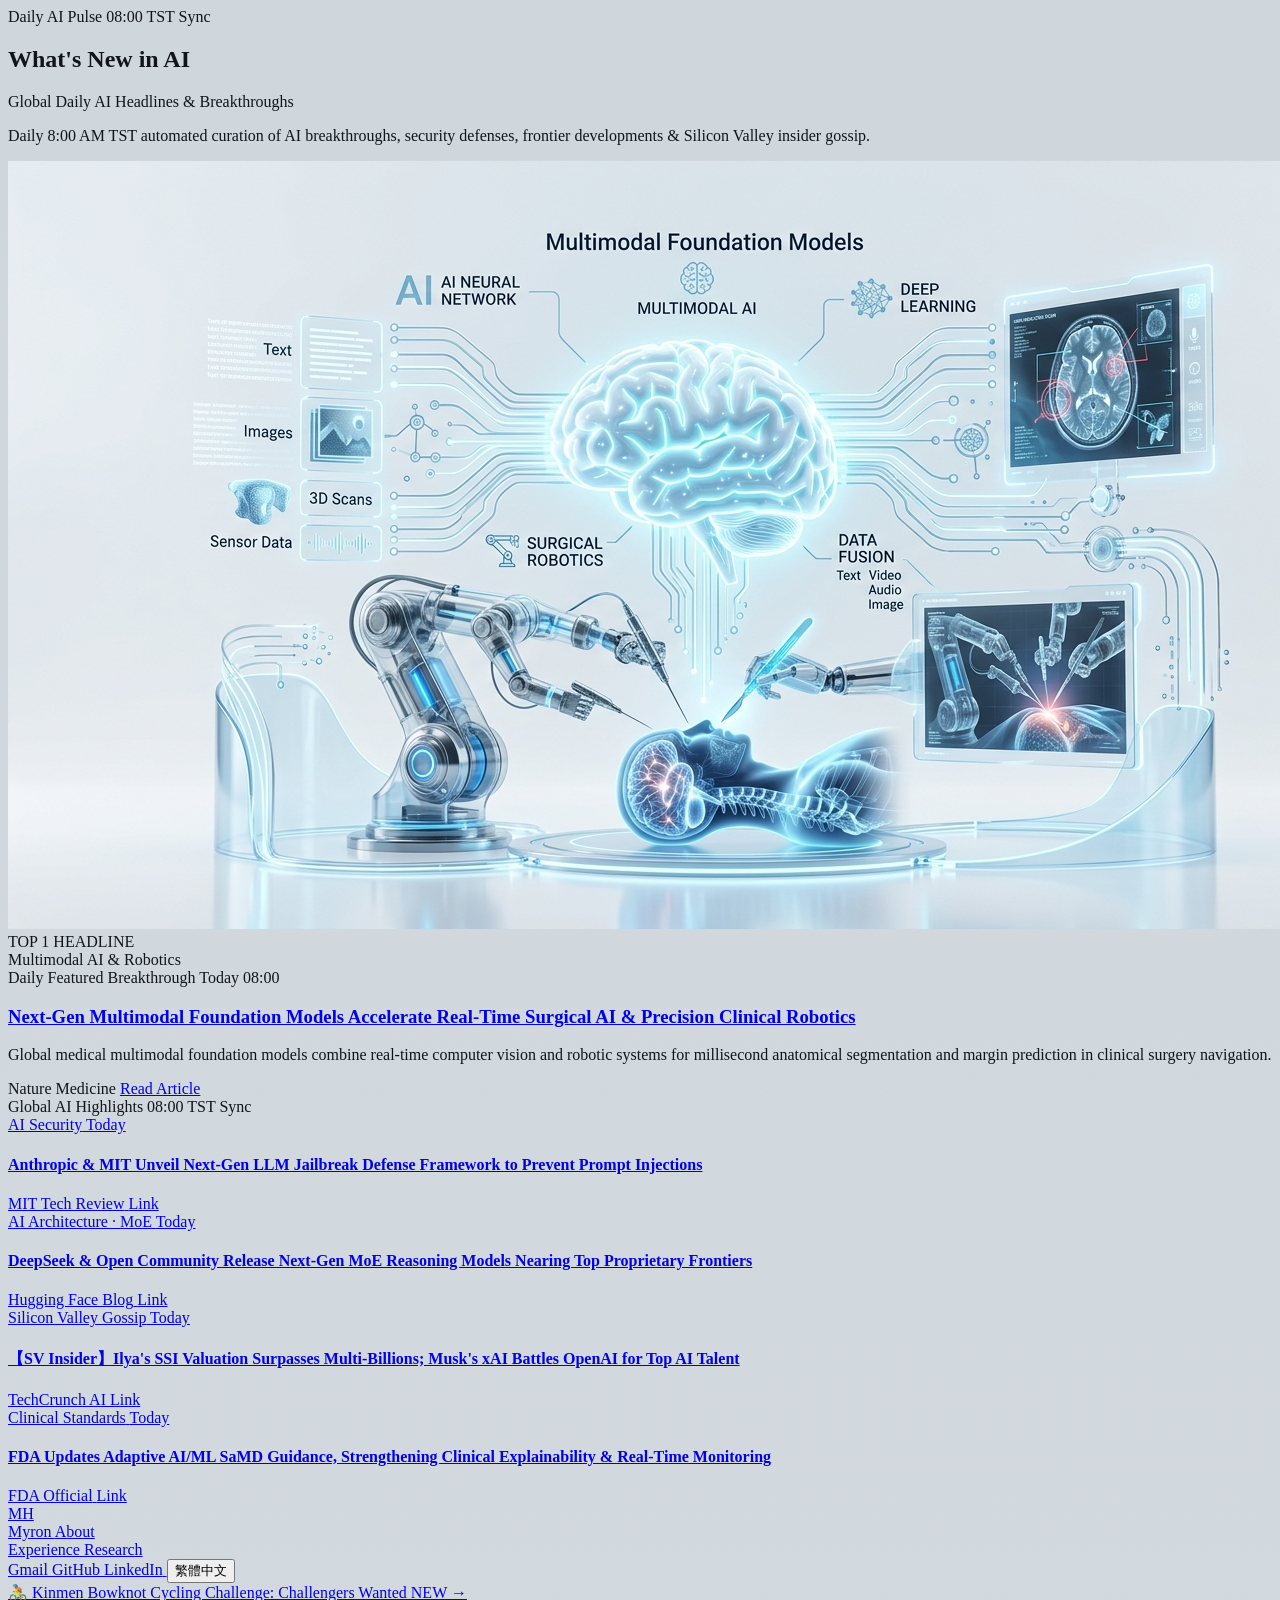
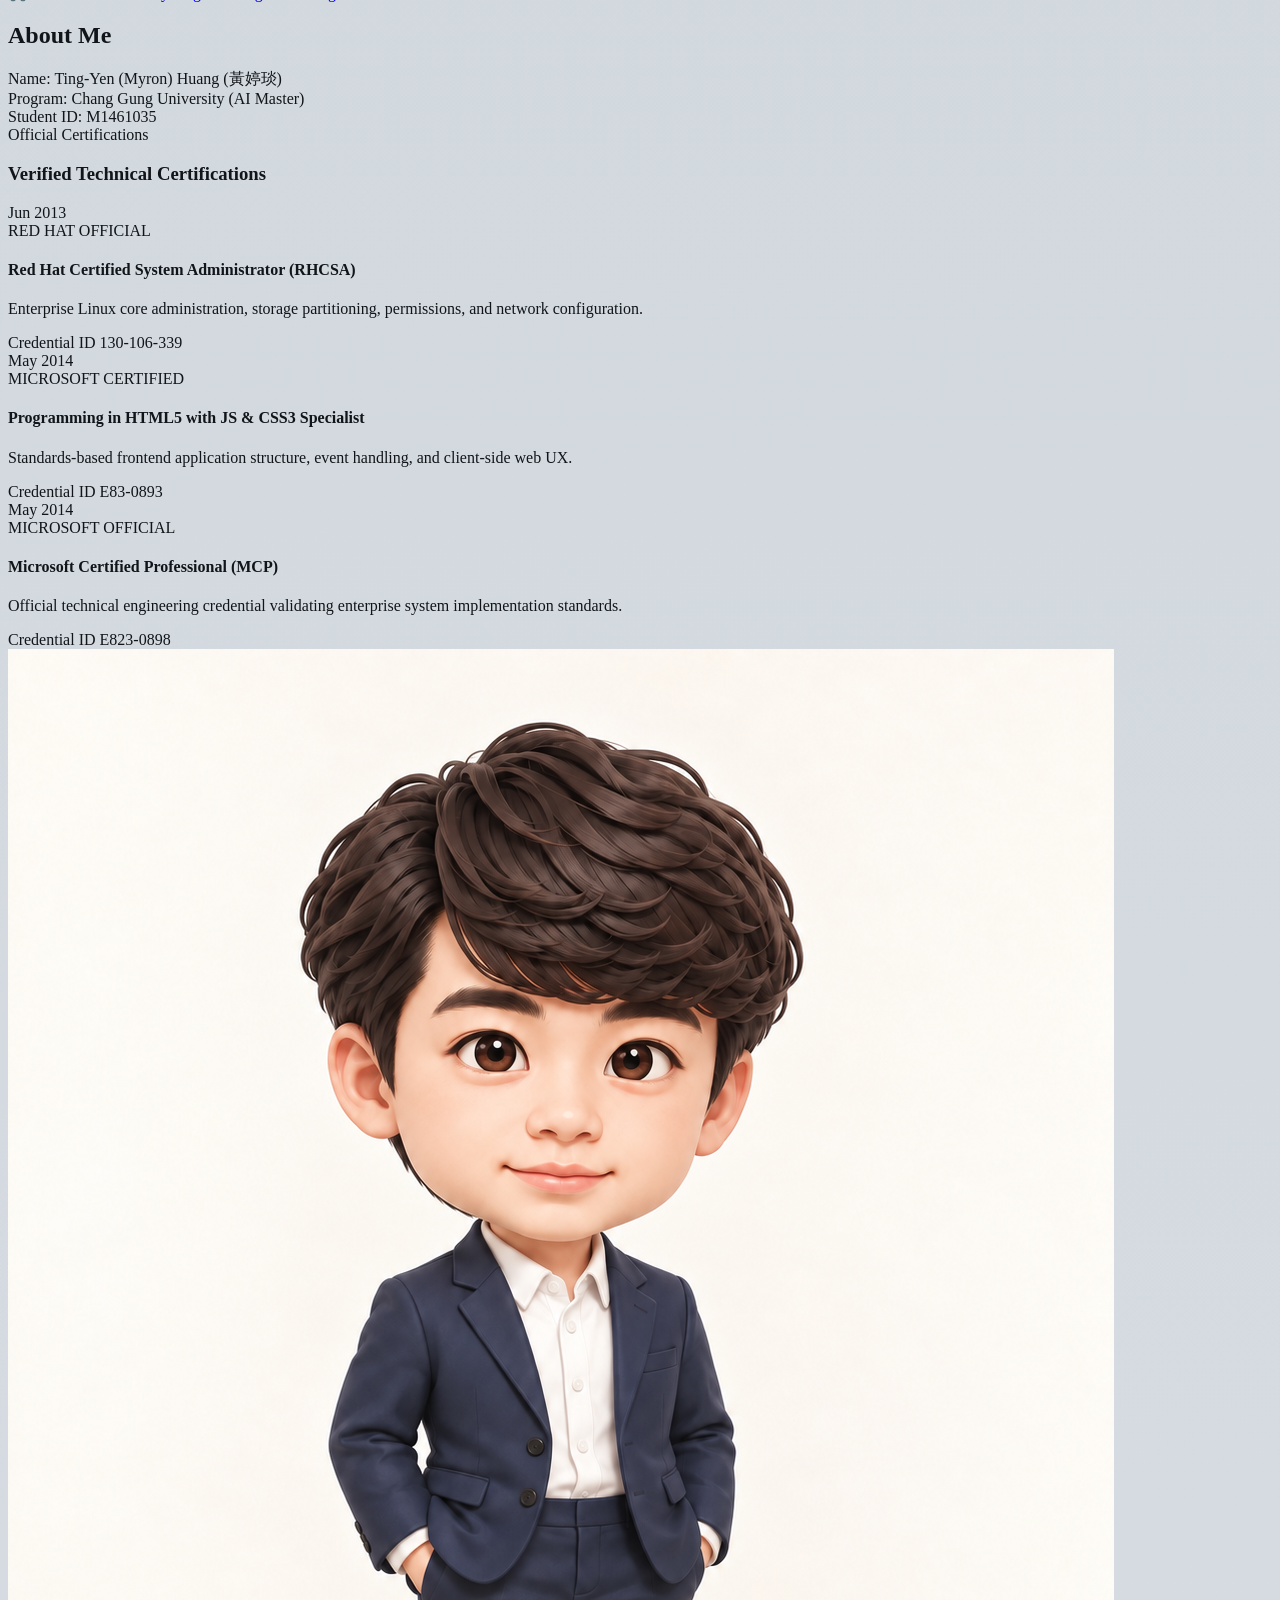
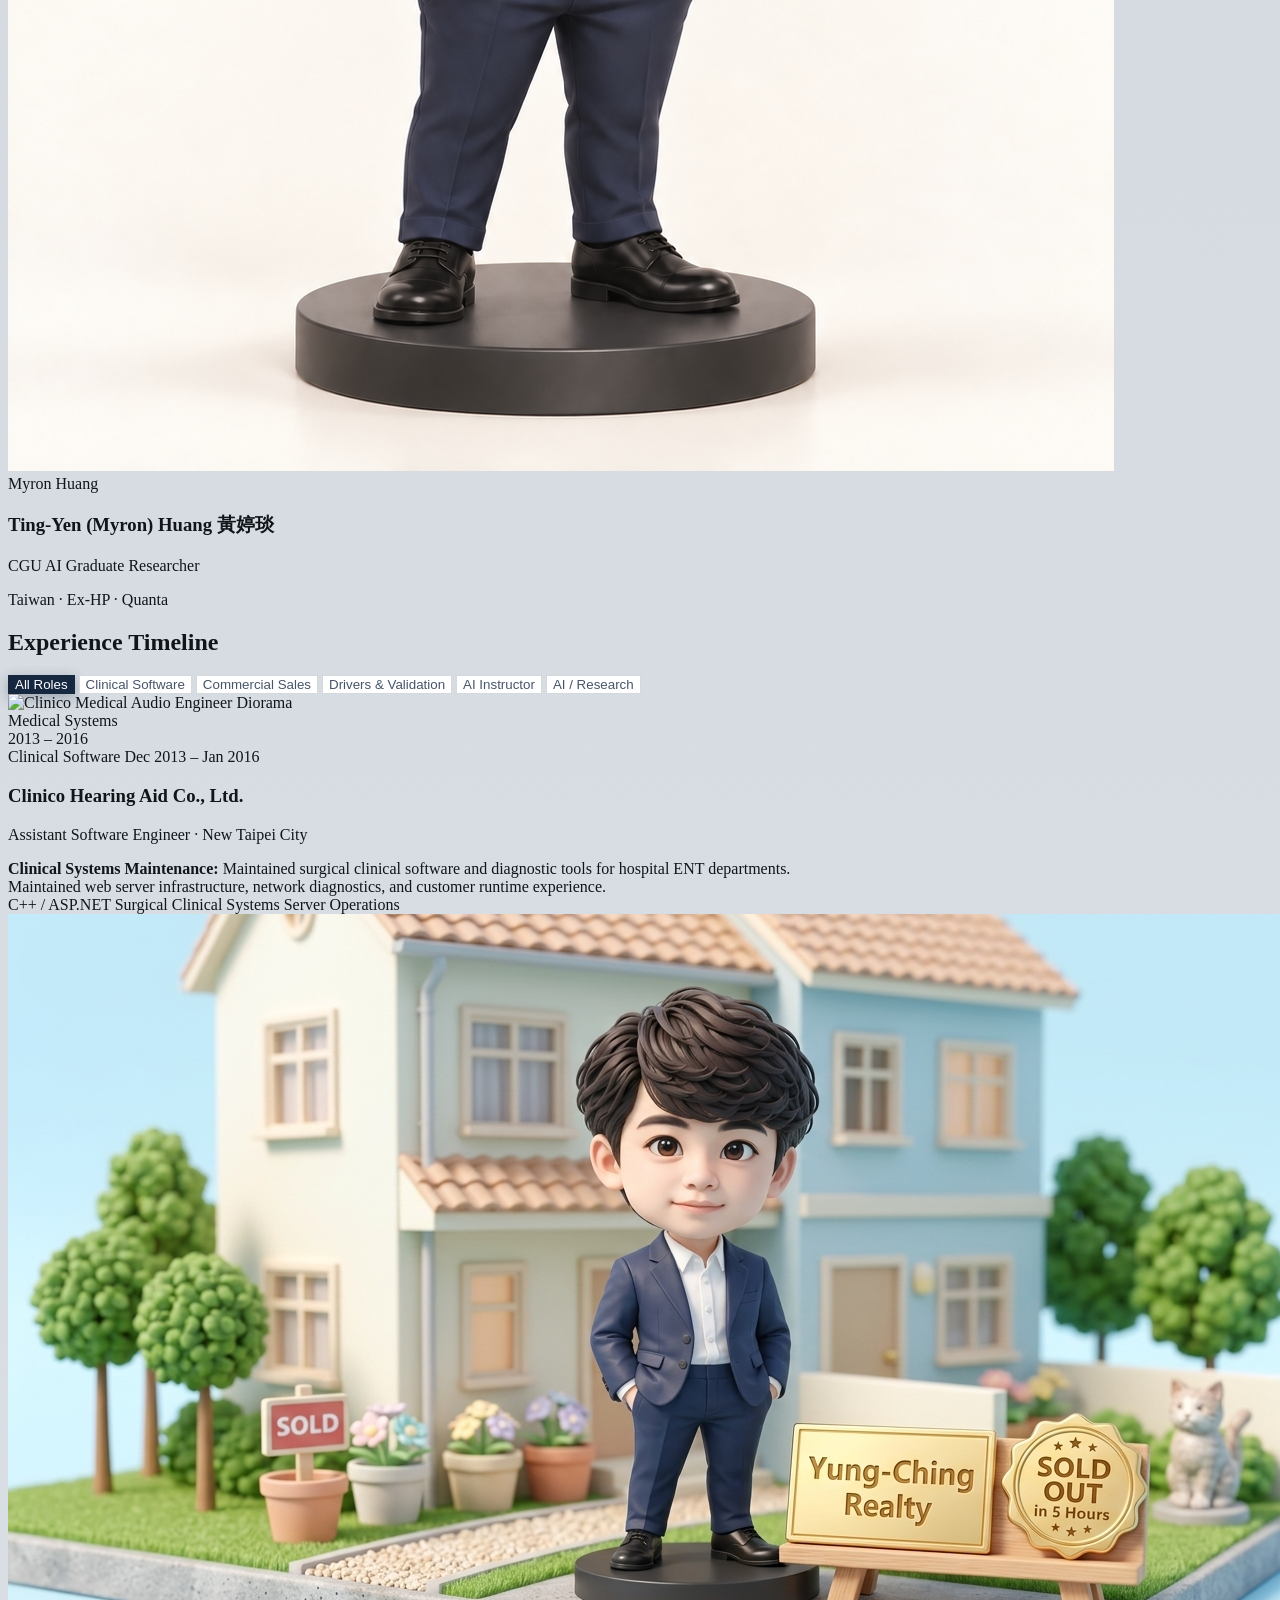
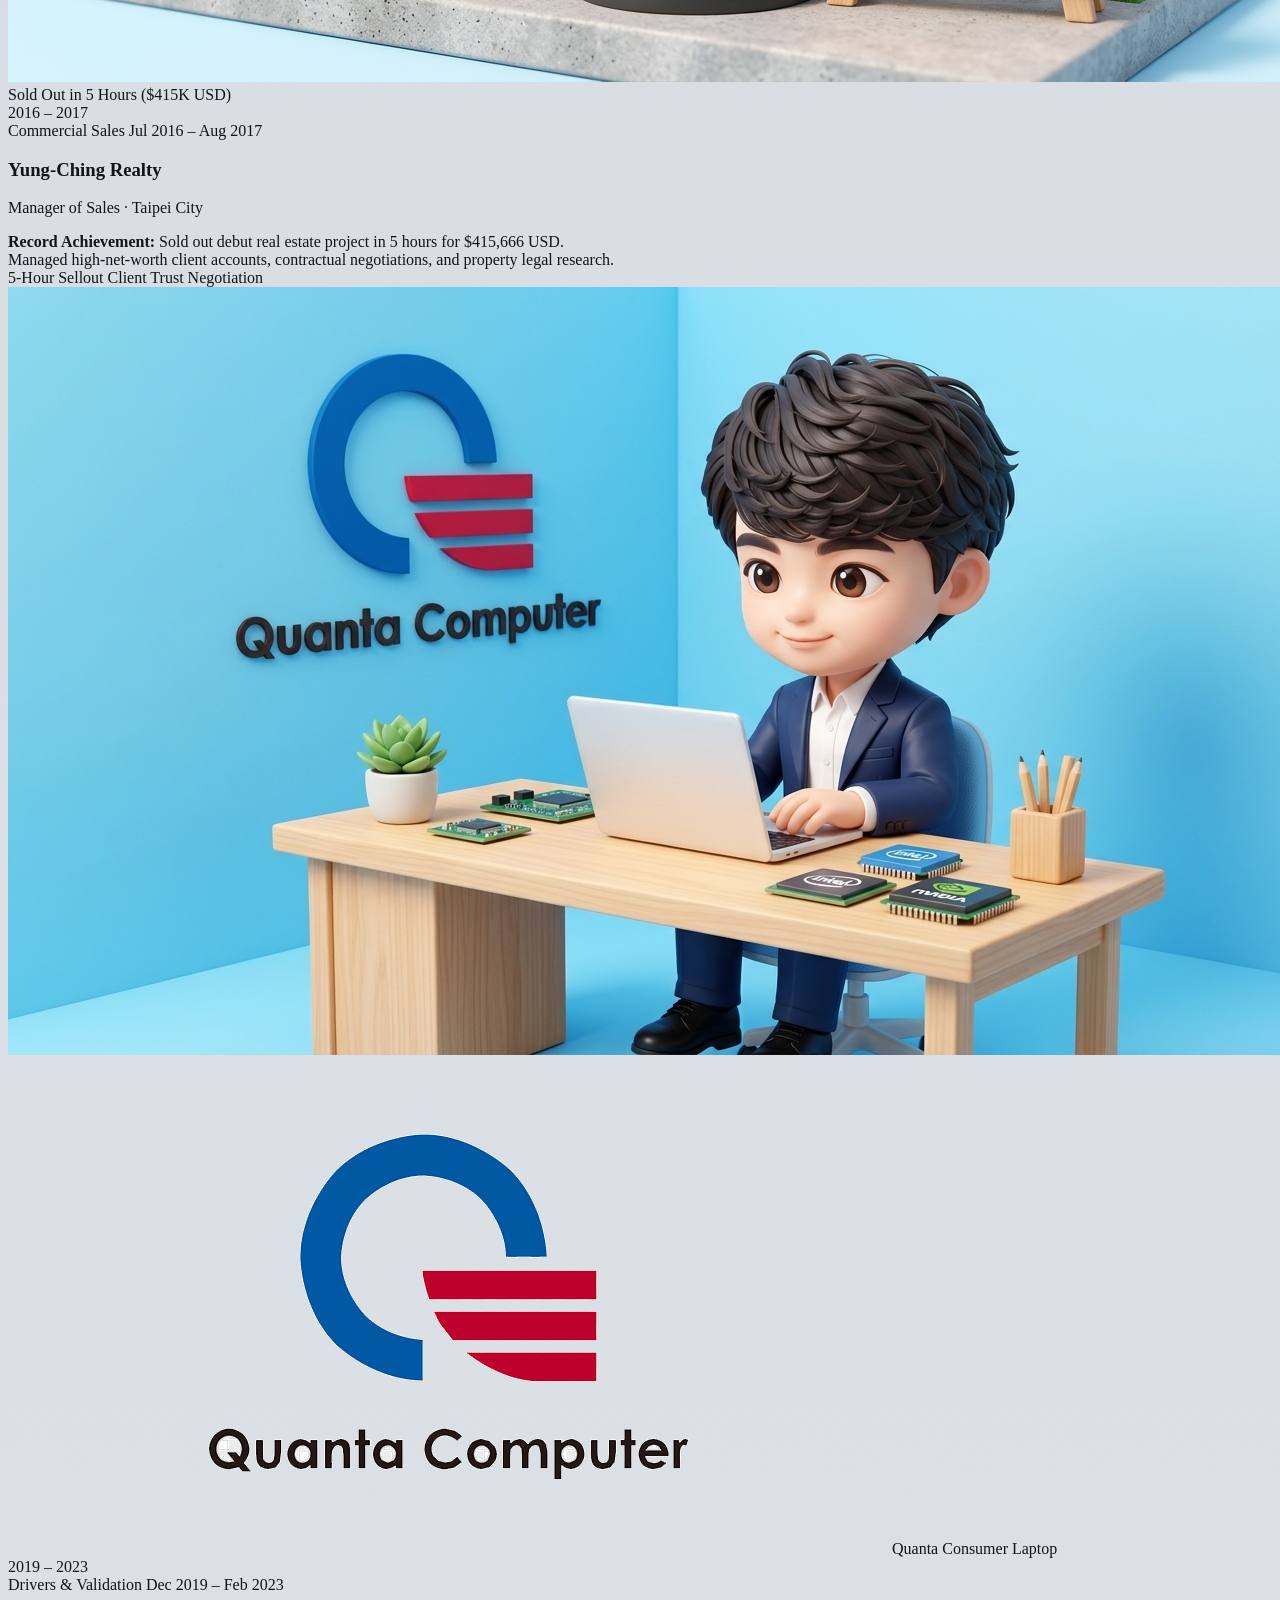
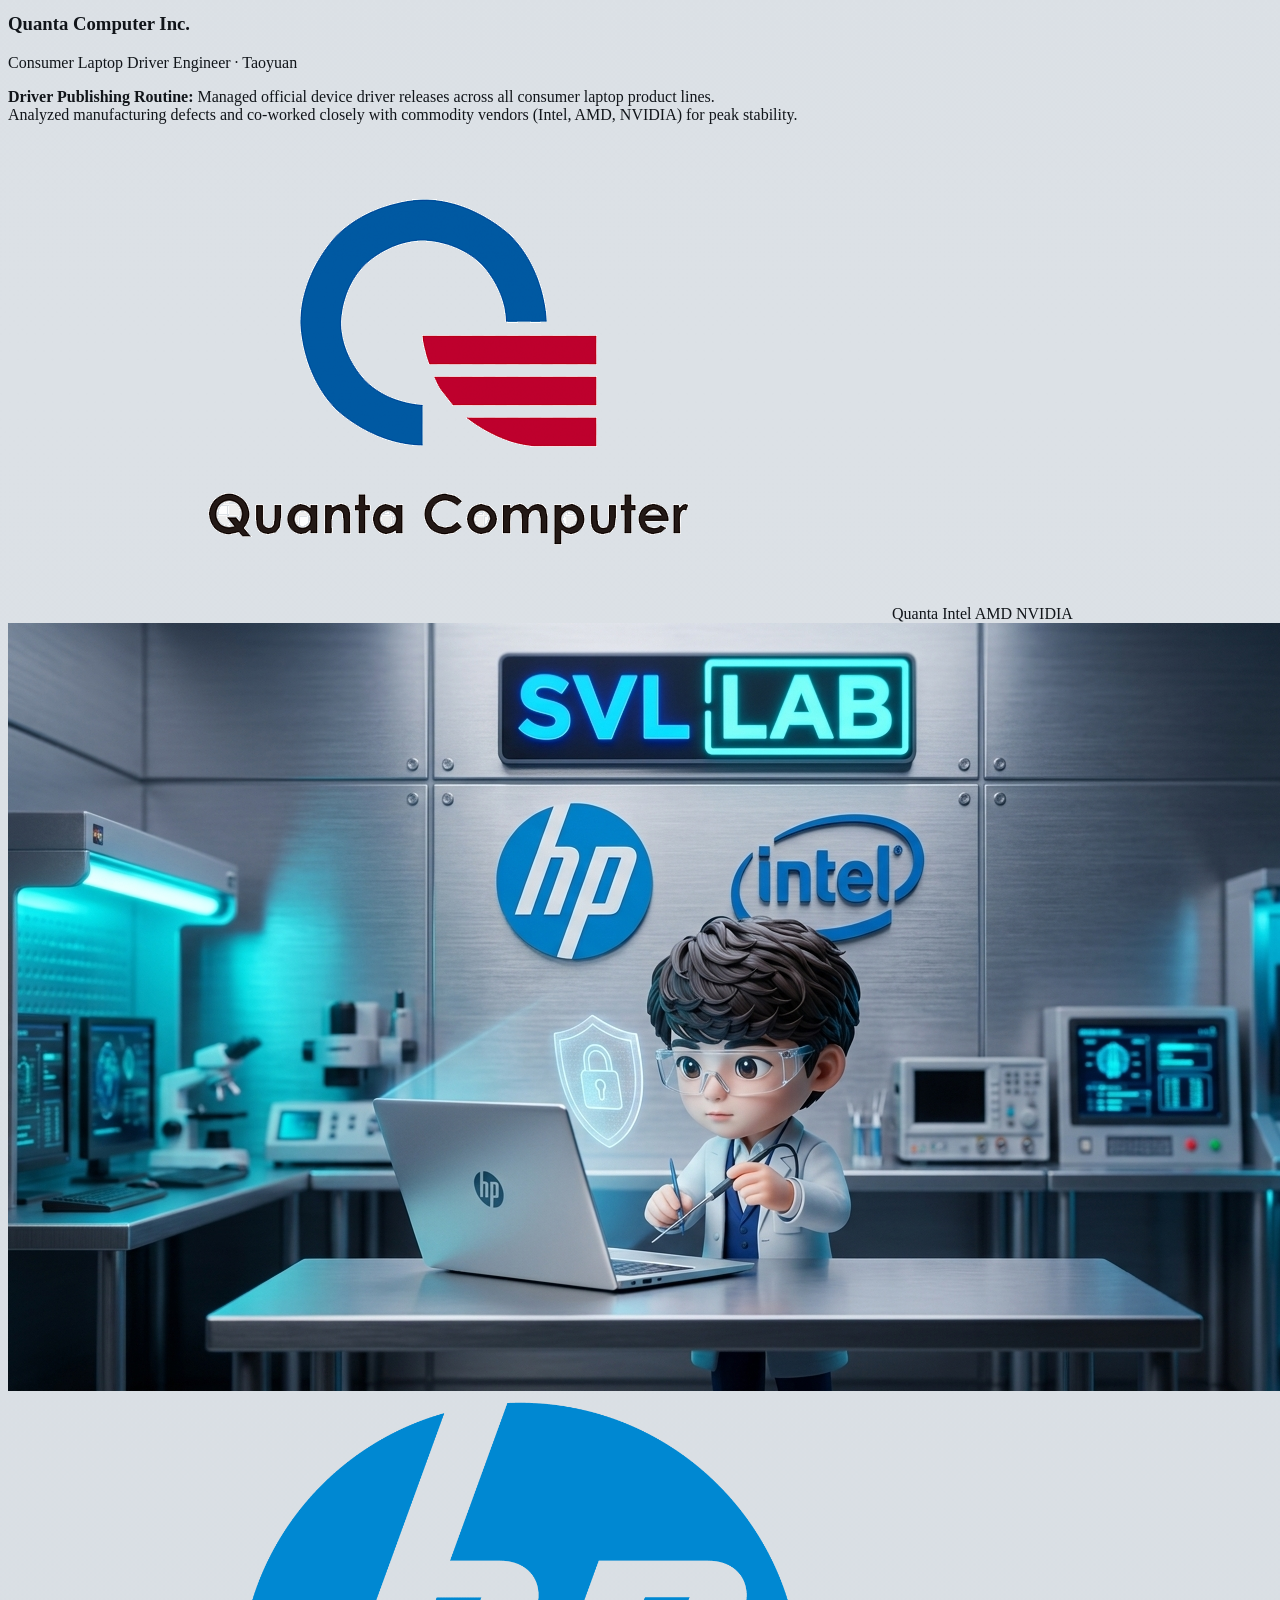
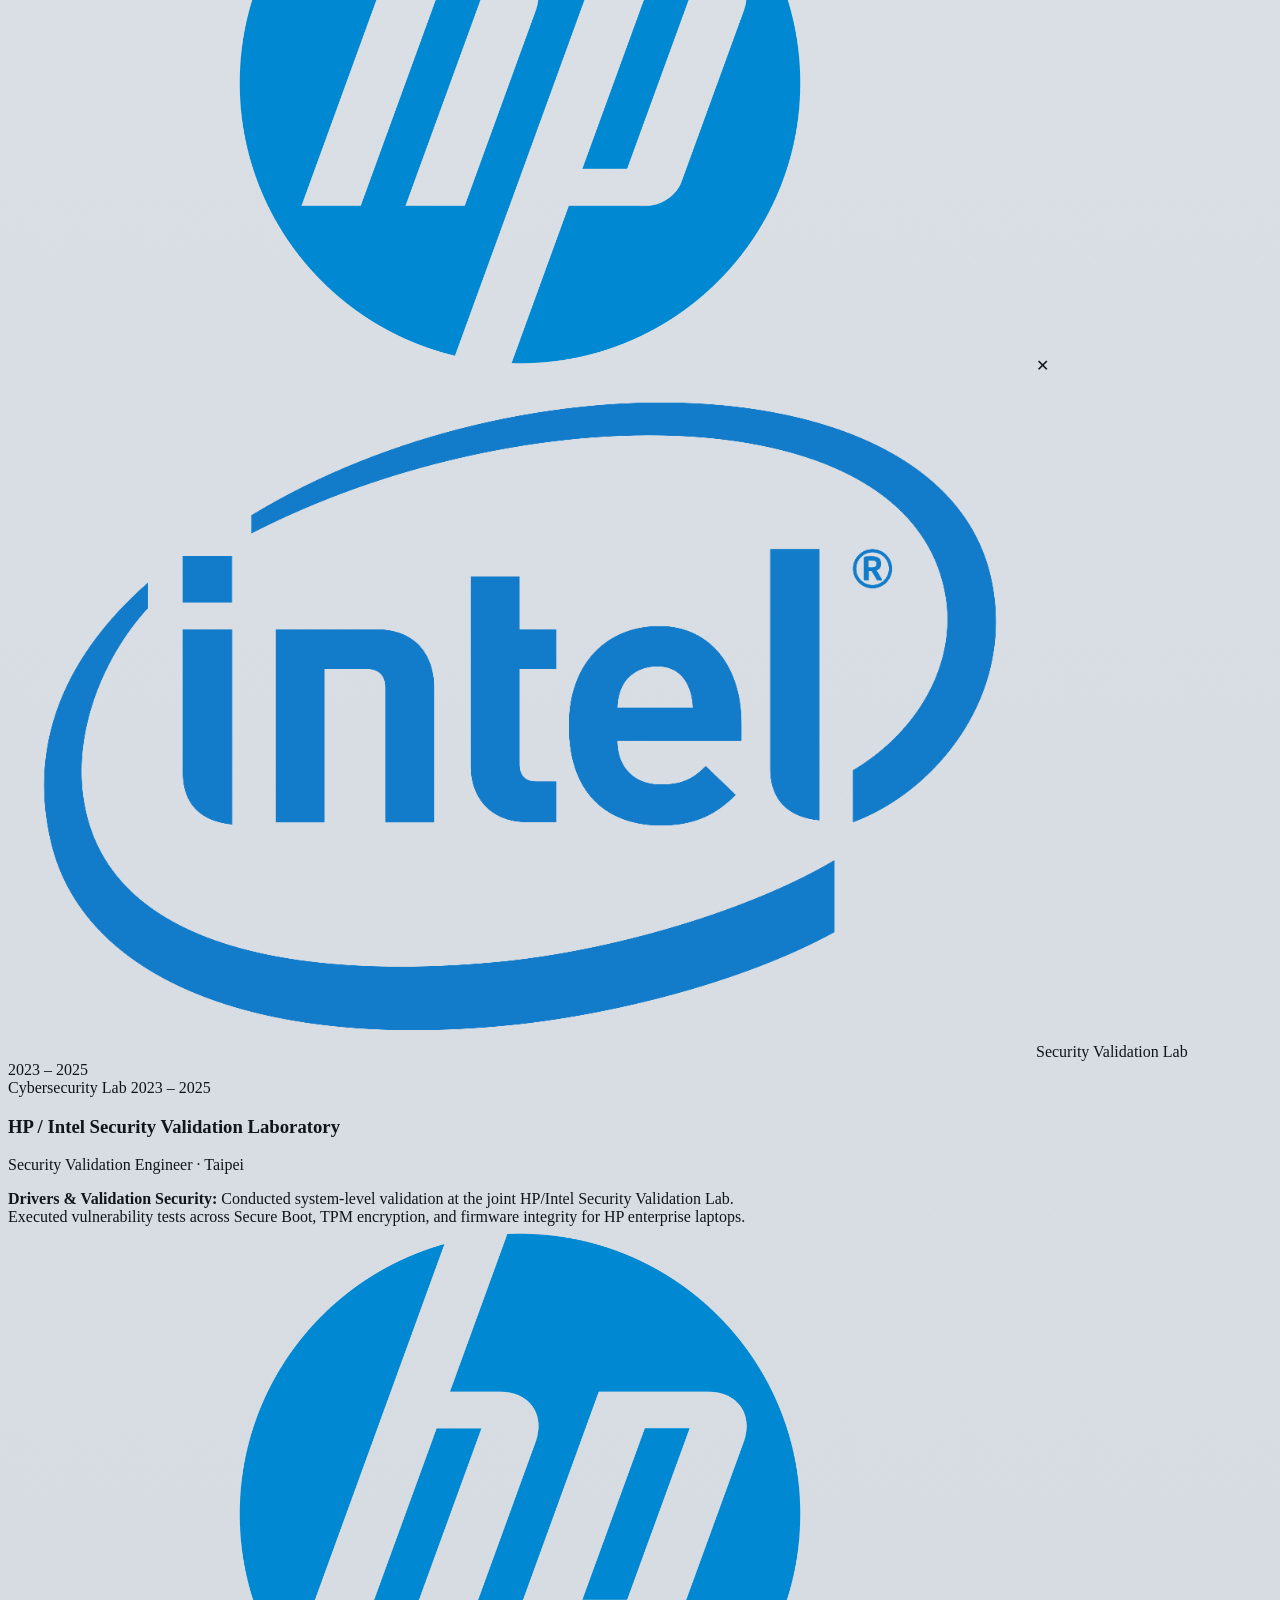
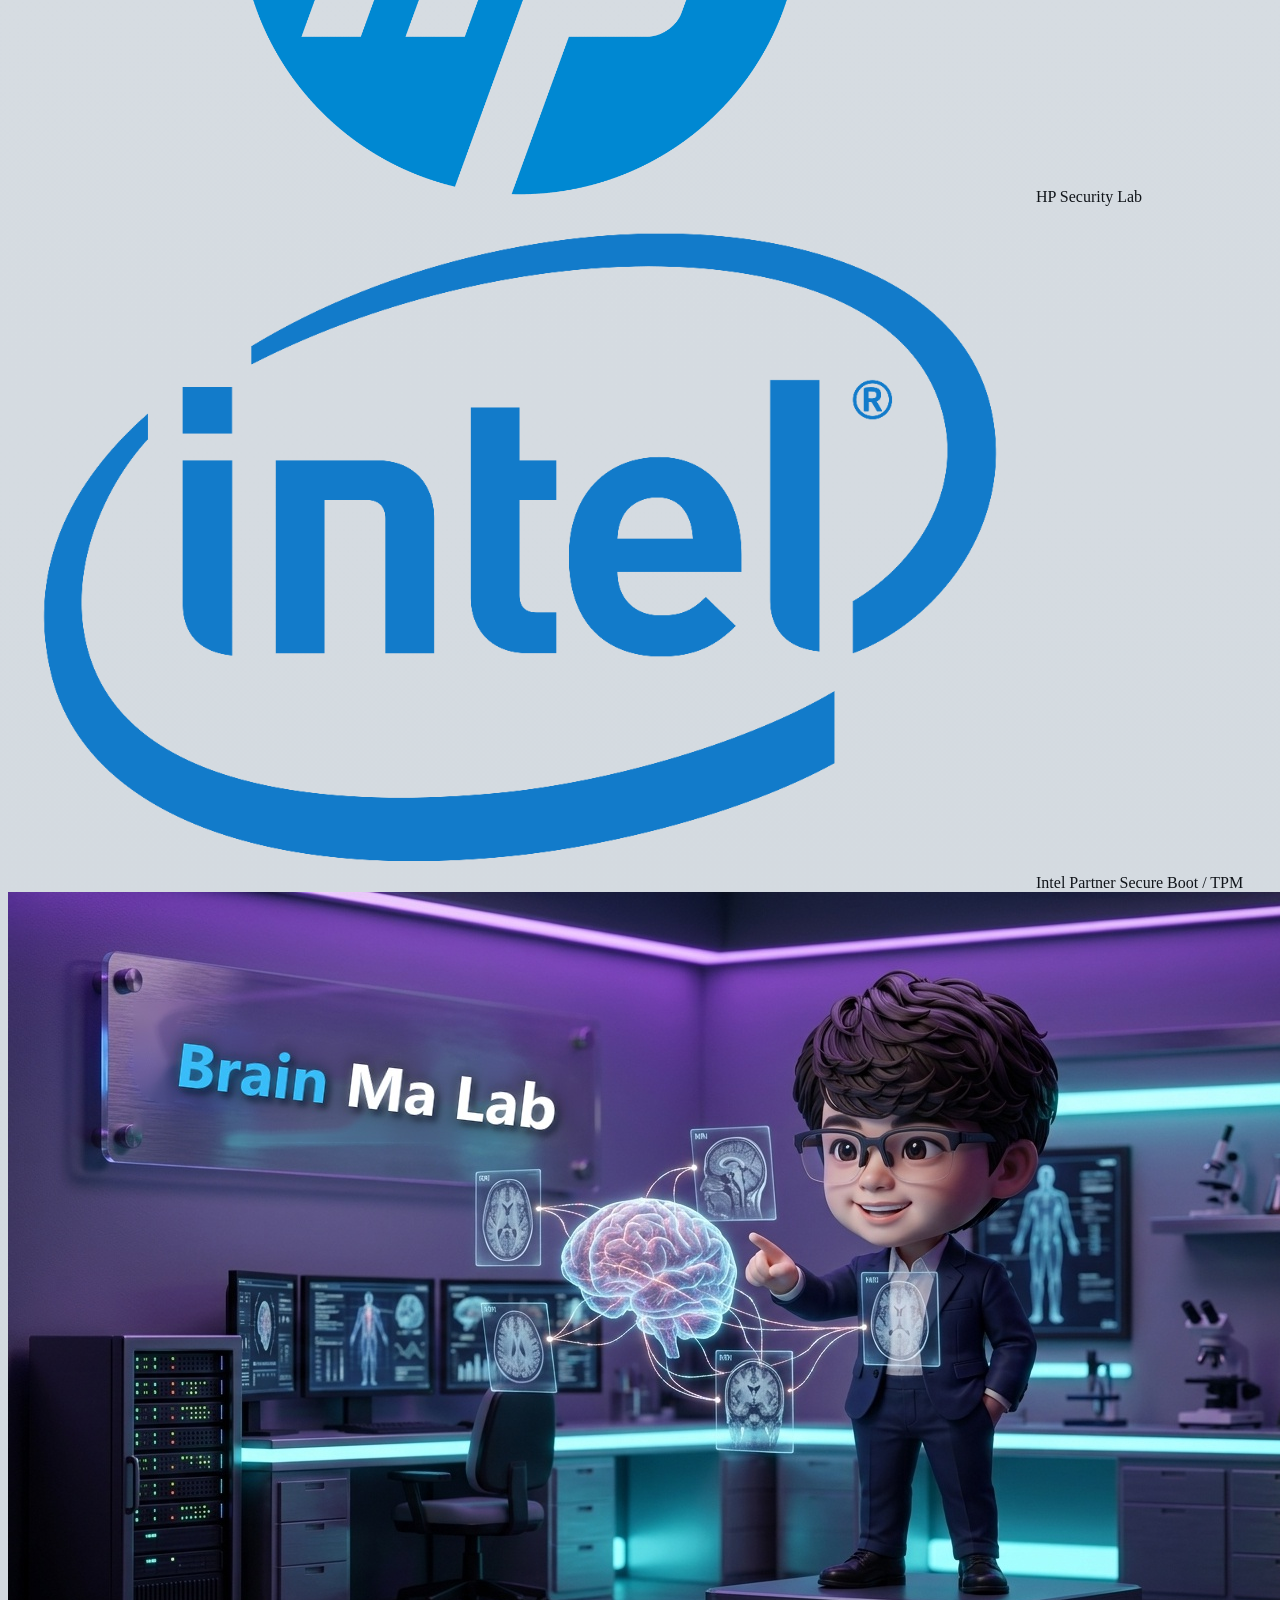
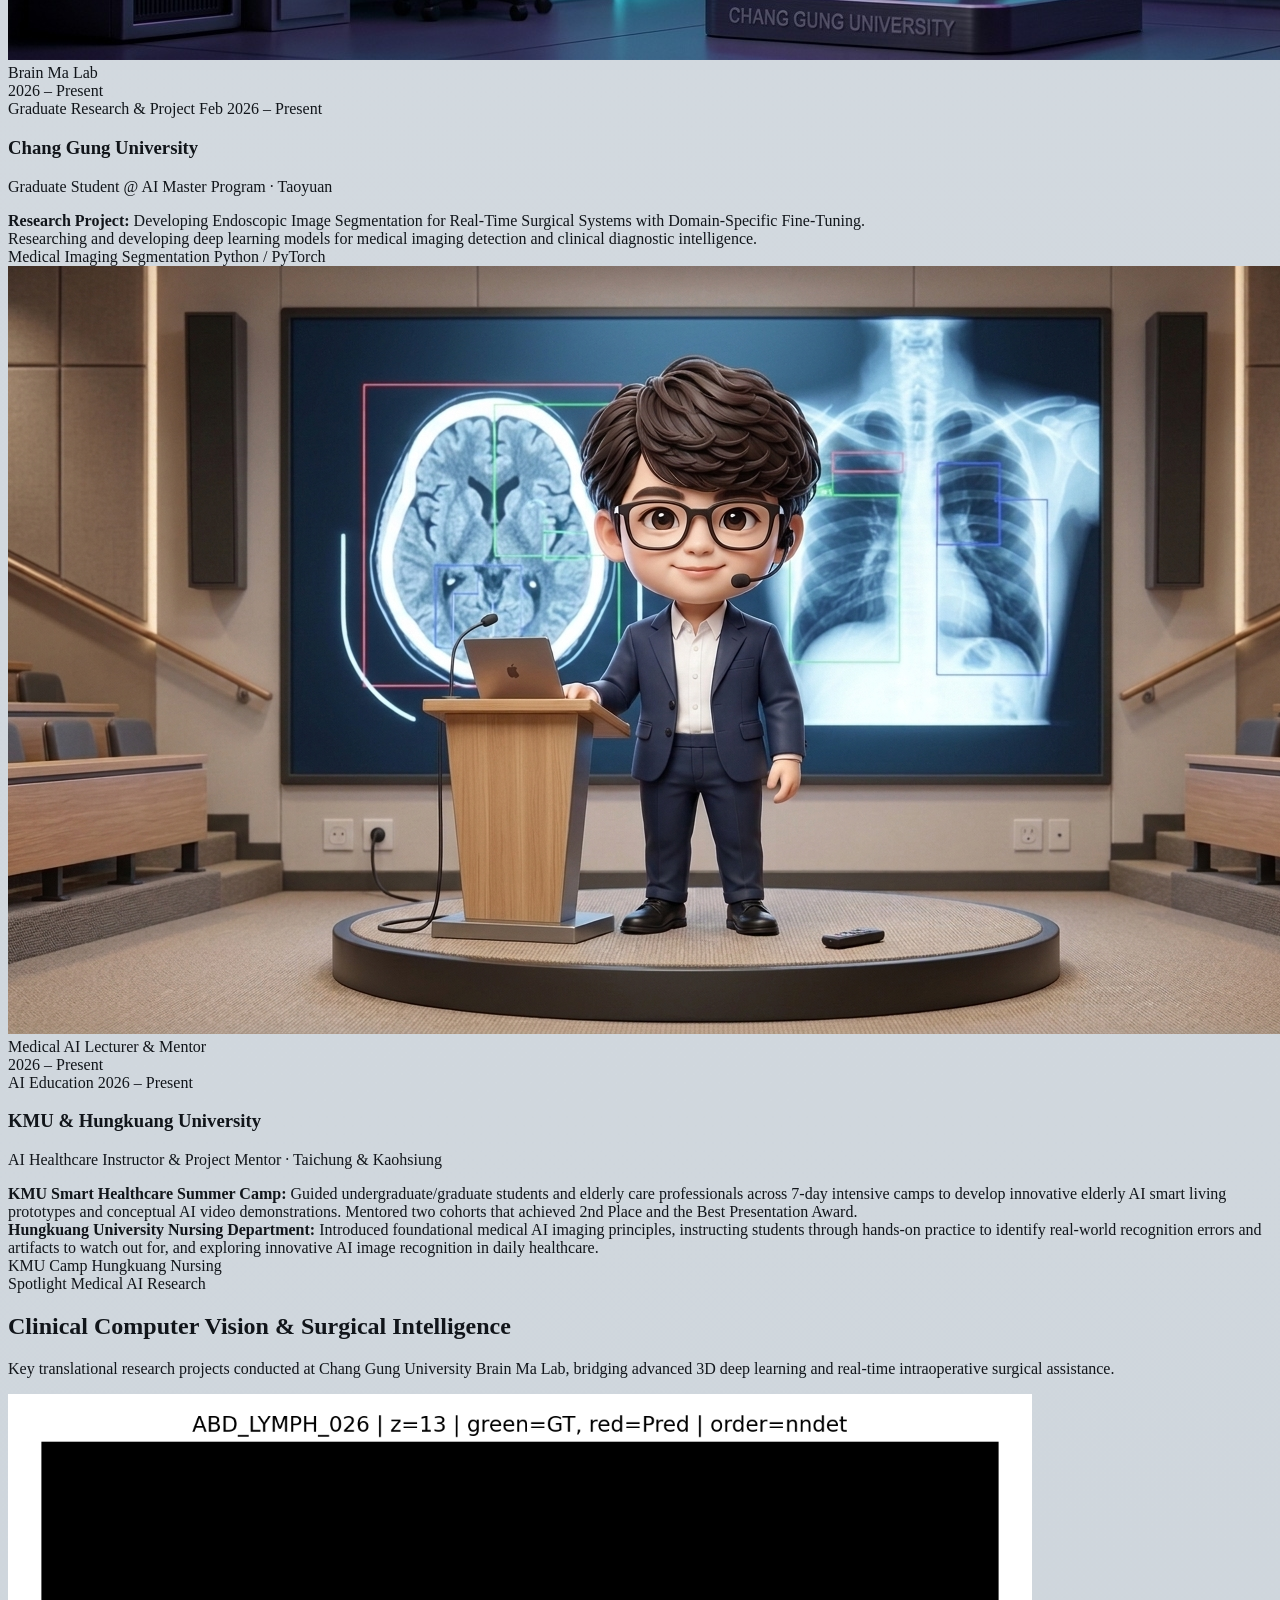
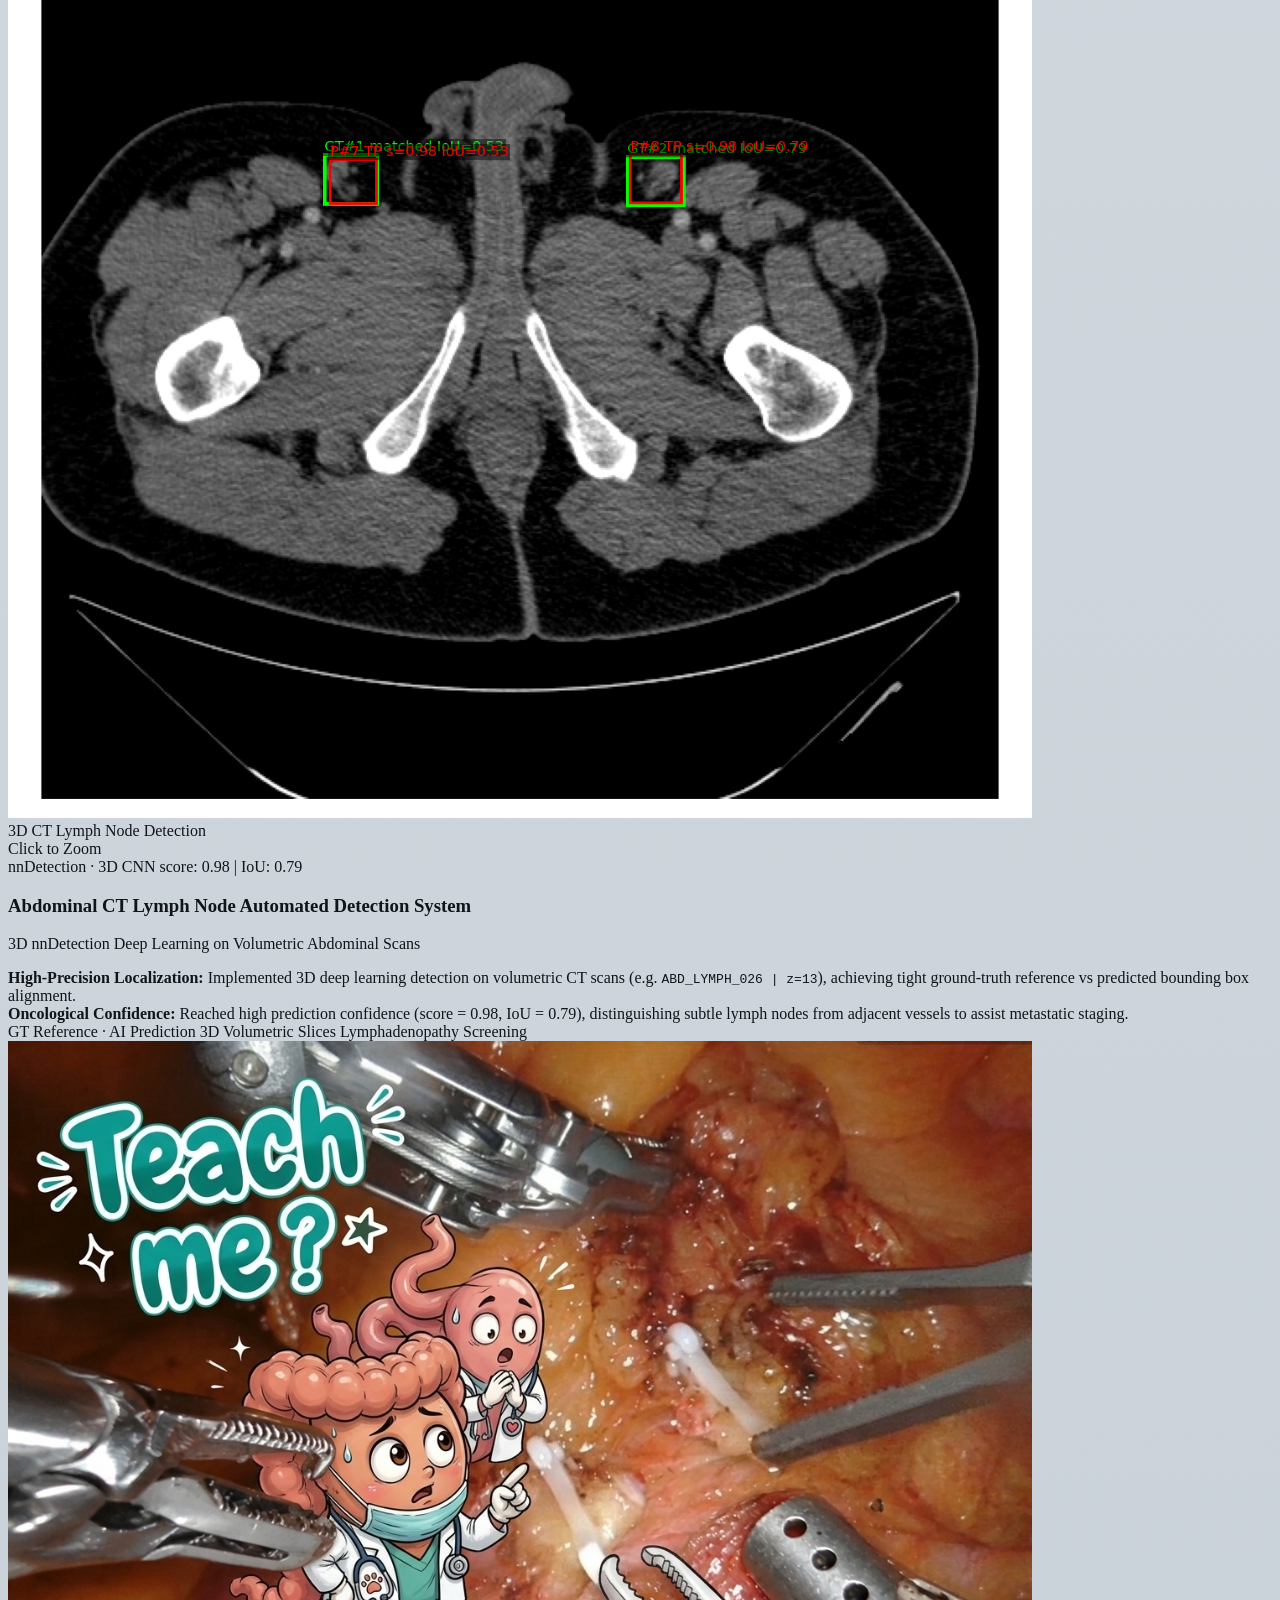
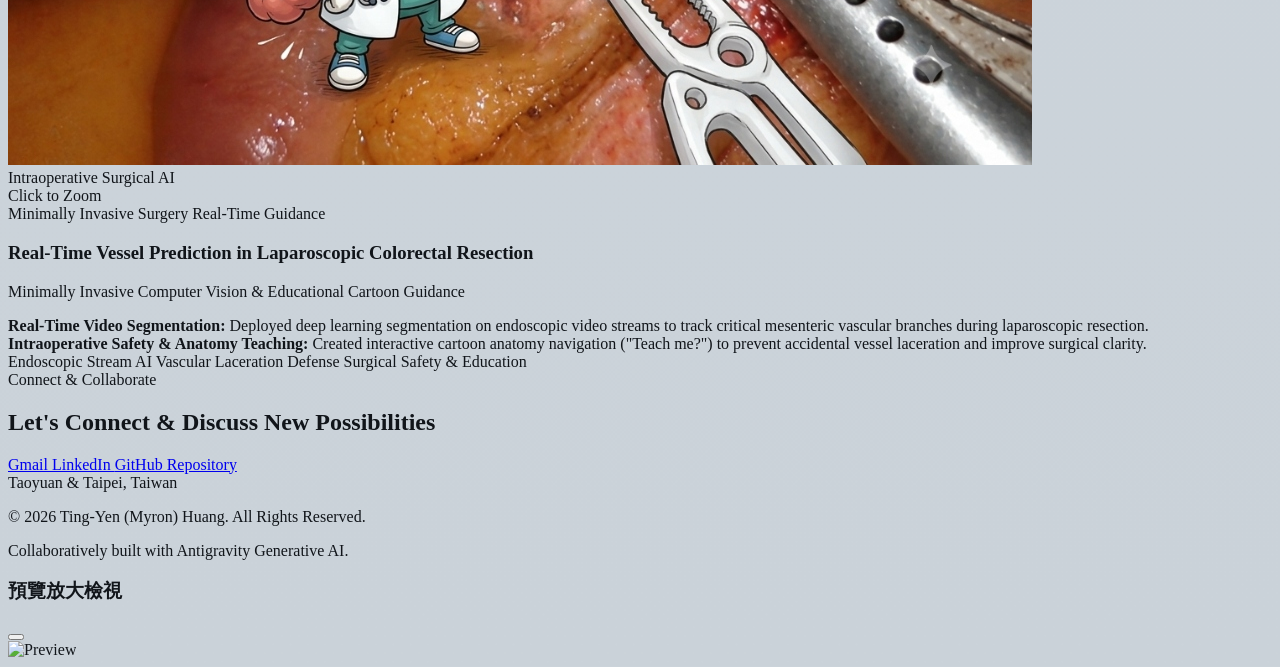
==== commit c688d14c: "feat: Morandi gray background, Page 2 Kinmen bike challenge with NT bonus, clean instructor image wi" ====
--- a/index.html
+++ b/index.html
@@ -20,24 +20,13 @@
         extend: {
           fontFamily: {
             sans: ['"Plus Jakarta Sans"', 'sans-serif'],
-          },
-          colors: {
-            babyblue: {
-              50: '#f0f7ff',
-              100: '#e0effe',
-              200: '#bae0fd',
-              300: '#7cc7fb',
-              400: '#38aaf7',
-              500: '#0e8fe7',
-              600: '#0270c5',
-            }
           }
         }
       }
     }
   </script>
 </head>
-<body class="bg-gradient-to-b from-[#edf1f5] via-[#f7f9fa] to-[#e9edf2] text-[#11151a] font-sans antialiased selection:bg-slate-300 selection:text-slate-900 min-h-screen">
+<body class="bg-gradient-to-b from-[#cfd6dc] via-[#dce1e6] to-[#cad2d9] text-[#11151a] font-sans antialiased selection:bg-slate-300 selection:text-slate-900 min-h-screen">
   <!-- Ambient background -->
   <div class="fixed inset-0 overflow-hidden pointer-events-none z-0">
     <div class="absolute -top-32 -left-32 w-96 h-96 bg-[#708090]/15 rounded-full blur-3xl"></div>
@@ -45,19 +34,19 @@
     <div class="absolute -bottom-32 left-1/3 w-96 h-96 bg-[#708090]/12 rounded-full blur-3xl"></div>
   </div>
 
-  <!-- UNIFIED MASTER FRAME WRAPPER: 3-Column cohesive canvas (Left AI News | Center Portfolio | Right Kinmen Tour) -->
-  <div class="relative z-10 max-w-[1760px] 2xl:max-w-[1860px] mx-auto px-3 sm:px-5 lg:px-6 py-6 sm:py-8">
-    <div class="bg-white/80 backdrop-blur-xl border border-[#708090]/25 rounded-[28px] sm:rounded-[36px] lg:rounded-[42px] shadow-2xl shadow-slate-300/40 p-4 sm:p-5 xl:p-6 2xl:p-8">
-      <div class="flex flex-col xl:flex-row gap-5 2xl:gap-7 items-start">
-
-      <!-- LEFT SIDEBAR: What's New in AI (Sticky on Desktop) -->
-      <aside id="ai-news" class="w-full xl:w-[310px] 2xl:w-[350px] flex-shrink-0 xl:sticky xl:top-6 space-y-5">
+  <!-- UNIFIED MASTER FRAME WRAPPER: 2-Column cohesive canvas (Left 1/3 AI News | Right 2/3 Portfolio) -->
+  <div class="relative z-10 max-w-[1680px] 2xl:max-w-[1780px] mx-auto px-3 sm:px-5 lg:px-6 py-6 sm:py-8">
+    <div class="bg-white/90 backdrop-blur-xl border border-[#708090]/30 rounded-[28px] sm:rounded-[36px] lg:rounded-[42px] shadow-2xl shadow-slate-400/30 p-4 sm:p-5 xl:p-7">
+      <div class="flex flex-col xl:flex-row gap-6 2xl:gap-8 items-start">
+
+      <!-- LEFT COLUMN (1/3 Width): What's New in AI (Sticky on Desktop) -->
+      <aside id="ai-news" class="w-full xl:w-[350px] 2xl:w-[390px] flex-shrink-0 xl:sticky xl:top-6 space-y-5">
       
-      <!-- Sidebar Header Card (Morandi Style) -->
-      <div class="bg-white/95 backdrop-blur-md border border-slate-200/90 rounded-3xl p-5 shadow-sm space-y-3">
+      <!-- Sidebar Header Card (Morandi Style - No Red/Green) -->
+      <div class="bg-white border border-slate-200/90 rounded-3xl p-5 shadow-sm space-y-3">
         <div class="flex items-center justify-between">
           <span class="inline-flex items-center gap-1.5 px-2.5 py-0.5 rounded-full bg-slate-100 text-[#162840] border border-slate-200 text-xs font-bold shadow-xs">
-            <span class="w-2 h-2 rounded-full bg-emerald-500 animate-pulse"></span>
+            <span class="w-2 h-2 rounded-full bg-[#162840] animate-pulse"></span>
             <span data-i18n="ai-badge">Daily AI Pulse</span>
           </span>
           <span class="text-[11px] font-mono font-bold text-slate-700 bg-slate-100 px-2.5 py-1 rounded-lg border border-slate-200 flex items-center gap-1.5" title="每日台灣時間上午 08:00 自動定時更新">
@@ -75,16 +64,16 @@
         </div>
       </div>
 
-      <!-- TOP 1 FEATURED HEADLINE CARD (Vertical Card) -->
-      <div class="bg-white border border-slate-200/90 hover:border-sky-400 rounded-3xl overflow-hidden shadow-md hover:shadow-xl transition-all group">
+      <!-- TOP 1 FEATURED HEADLINE CARD -->
+      <div class="bg-white border border-slate-200/90 hover:border-[#708090] rounded-3xl overflow-hidden shadow-sm hover:shadow-md transition-all group">
         <!-- Visual Banner -->
         <div class="relative overflow-hidden bg-slate-900/5 aspect-video w-full flex items-center justify-center">
           <img src="./assets/ai-news-featured.jpg" alt="Multimodal Foundation Models & Surgical Robotics" class="w-full h-full object-cover object-center group-hover:scale-105 transition-transform duration-700">
-          <div class="absolute top-3 left-3 bg-white/95 backdrop-blur-md px-2.5 py-1 rounded-xl text-[11px] font-bold text-sky-800 border border-sky-200 shadow-md flex items-center gap-1">
-            <i data-lucide="flame" class="w-3.5 h-3.5 text-amber-500 fill-amber-500"></i> TOP 1 HEADLINE
+          <div class="absolute top-3 left-3 bg-white/95 backdrop-blur-md px-2.5 py-1 rounded-xl text-[11px] font-bold text-[#162840] border border-slate-200 shadow-md flex items-center gap-1">
+            <i data-lucide="sparkles" class="w-3.5 h-3.5 text-[#708090]"></i> TOP 1 HEADLINE
           </div>
           <div class="absolute bottom-3 left-3 bg-slate-900/85 text-white backdrop-blur-md px-2.5 py-0.5 rounded-lg text-[10px] font-semibold flex items-center gap-1">
-            <i data-lucide="tag" class="w-3 h-3 text-sky-300"></i> Multimodal AI & Robotics
+            <i data-lucide="tag" class="w-3 h-3 text-slate-300"></i> Multimodal AI & Robotics
           </div>
         </div>
 
@@ -104,7 +93,7 @@
           </h3>
 
           <p class="text-xs text-slate-600 leading-relaxed" data-i18n="ai-item1-desc">
-            Global multimodal foundation models combine real-time computer vision and robotic systems for millisecond anatomical segmentation and margin prediction in clinical surgery navigation.
+            Global medical multimodal foundation models combine real-time computer vision and robotic systems for millisecond anatomical segmentation and margin prediction in clinical surgery navigation.
           </p>
 
           <div class="pt-3 border-t border-slate-100 flex items-center justify-between text-xs">
@@ -116,90 +105,90 @@
         </div>
       </div>
 
-      <!-- CONDENSED HEADLINES LINK LIST -->
-      <div class="bg-white/80 backdrop-blur-md border border-slate-200/90 rounded-3xl p-4 shadow-sm space-y-2.5">
-        <div class="flex items-center justify-between px-1 pb-1 border-b border-sky-100">
+      <!-- CONDENSED HEADLINES LINK LIST (No Red/Green, Morandi Slate/Navy) -->
+      <div class="bg-white border border-slate-200/90 rounded-3xl p-4 shadow-sm space-y-2.5">
+        <div class="flex items-center justify-between px-1 pb-1 border-b border-slate-100">
           <span class="text-[11px] font-bold tracking-wider text-slate-500 uppercase flex items-center gap-1.5">
-            <i data-lucide="trending-up" class="w-3.5 h-3.5 text-sky-500"></i> Global AI Highlights
+            <i data-lucide="trending-up" class="w-3.5 h-3.5 text-[#708090]"></i> Global AI Highlights
           </span>
           <span class="text-[10px] text-slate-400 font-medium font-mono">08:00 TST Sync</span>
         </div>
 
         <!-- Item 2: AI 資安 (AI Security) -->
         <a href="https://www.technologyreview.com/topic/artificial-intelligence/" target="_blank" rel="noopener noreferrer"
-           class="group block bg-sky-50/50 hover:bg-white border border-slate-200/90 hover:border-sky-300 rounded-2xl p-3 shadow-xs hover:shadow-sm transition-all">
+           class="group block bg-slate-50/70 hover:bg-white border border-slate-200/80 hover:border-[#708090] rounded-2xl p-3 shadow-xs hover:shadow-sm transition-all">
           <div class="flex items-center justify-between gap-1 mb-1">
-            <span class="px-1.5 py-0.5 rounded text-[10px] font-bold bg-rose-50 text-rose-700 border border-rose-100 flex items-center gap-1">
-              <i data-lucide="shield-alert" class="w-2.5 h-2.5 text-rose-500"></i> AI 資安 · Security
+            <span class="px-1.5 py-0.5 rounded text-[10px] font-bold bg-slate-100 text-[#162840] border border-slate-200 flex items-center gap-1">
+              <i data-lucide="shield" class="w-2.5 h-2.5 text-[#708090]"></i> <span data-i18n="ai-item2-tag">AI Security</span>
             </span>
             <span class="text-[10px] text-slate-400 font-mono">Today</span>
           </div>
-          <h4 class="text-xs font-bold text-slate-800 group-hover:text-sky-600 transition-colors line-clamp-2 leading-snug">
+          <h4 class="text-xs font-bold text-slate-800 group-hover:text-[#162840] transition-colors line-clamp-2 leading-snug" data-i18n="ai-item2-title">
             Anthropic 與 MIT 揭露次世代 LLM 越獄防禦架構，防範惡意提示注入與隱私外洩風險
           </h4>
           <div class="mt-1.5 flex items-center justify-between text-[10px] text-slate-500">
             <span class="text-slate-600 font-medium">MIT Tech Review</span>
-            <span class="text-sky-500 inline-flex items-center gap-0.5 font-semibold group-hover:translate-x-0.5 transition-transform">
+            <span class="text-[#708090] inline-flex items-center gap-0.5 font-semibold group-hover:translate-x-0.5 transition-transform">
               Link <i data-lucide="external-link" class="w-2.5 h-2.5"></i>
             </span>
           </div>
         </a>
 
-        <!-- Item 3: AI 技術 (AI Tech) -->
+        <!-- Item 3: AI 技術 (AI Architecture · MoE) -->
         <a href="https://huggingface.co/blog" target="_blank" rel="noopener noreferrer"
-           class="group block bg-sky-50/50 hover:bg-white border border-slate-200/90 hover:border-sky-300 rounded-2xl p-3 shadow-xs hover:shadow-sm transition-all">
+           class="group block bg-slate-50/70 hover:bg-white border border-slate-200/80 hover:border-[#708090] rounded-2xl p-3 shadow-xs hover:shadow-sm transition-all">
           <div class="flex items-center justify-between gap-1 mb-1">
-            <span class="px-1.5 py-0.5 rounded text-[10px] font-bold bg-purple-50 text-purple-700 border border-purple-100 flex items-center gap-1">
-              <i data-lucide="cpu" class="w-2.5 h-2.5 text-purple-500"></i> AI 技術 · MoE
+            <span class="px-1.5 py-0.5 rounded text-[10px] font-bold bg-slate-100 text-[#162840] border border-slate-200 flex items-center gap-1">
+              <i data-lucide="cpu" class="w-2.5 h-2.5 text-[#708090]"></i> <span data-i18n="ai-item3-tag">AI Architecture · MoE</span>
             </span>
             <span class="text-[10px] text-slate-400 font-mono">Today</span>
           </div>
-          <h4 class="text-xs font-bold text-slate-800 group-hover:text-sky-600 transition-colors line-clamp-2 leading-snug">
-            DeepSeek 與開源社群釋出新一代開源 MoE 推理模型，數學推理與代碼生成逼近閉源頂規
+          <h4 class="text-xs font-bold text-slate-800 group-hover:text-[#162840] transition-colors line-clamp-2 leading-snug" data-i18n="ai-item3-title">
+            DeepSeek 與開源社群釋出新一代開源 MoE 推理模型，數學推理與代碼生成逼近頂級閉源
           </h4>
           <div class="mt-1.5 flex items-center justify-between text-[10px] text-slate-500">
             <span class="text-slate-600 font-medium">Hugging Face Blog</span>
-            <span class="text-sky-500 inline-flex items-center gap-0.5 font-semibold group-hover:translate-x-0.5 transition-transform">
+            <span class="text-[#708090] inline-flex items-center gap-0.5 font-semibold group-hover:translate-x-0.5 transition-transform">
               Link <i data-lucide="external-link" class="w-2.5 h-2.5"></i>
             </span>
           </div>
         </a>
 
-        <!-- Item 4: AI 名人八卦與矽谷內幕 (AI Gossip & Industry Drama) -->
+        <!-- Item 4: AI 八卦 (Silicon Valley Gossip) -->
         <a href="https://techcrunch.com/category/artificial-intelligence/" target="_blank" rel="noopener noreferrer"
-           class="group block bg-sky-50/50 hover:bg-white border border-slate-200/90 hover:border-sky-300 rounded-2xl p-3 shadow-xs hover:shadow-sm transition-all">
+           class="group block bg-slate-50/70 hover:bg-white border border-slate-200/80 hover:border-[#708090] rounded-2xl p-3 shadow-xs hover:shadow-sm transition-all">
           <div class="flex items-center justify-between gap-1 mb-1">
-            <span class="px-1.5 py-0.5 rounded text-[10px] font-bold bg-amber-50 text-amber-700 border border-amber-100 flex items-center gap-1">
-              <i data-lucide="sparkle" class="w-2.5 h-2.5 text-amber-500"></i> 矽谷八卦 · Gossip
+            <span class="px-1.5 py-0.5 rounded text-[10px] font-bold bg-slate-100 text-[#162840] border border-slate-200 flex items-center gap-1">
+              <i data-lucide="sparkle" class="w-2.5 h-2.5 text-[#708090]"></i> <span data-i18n="ai-item4-tag">Silicon Valley Gossip</span>
             </span>
             <span class="text-[10px] text-slate-400 font-mono">Today</span>
           </div>
-          <h4 class="text-xs font-bold text-slate-800 group-hover:text-sky-600 transition-colors line-clamp-2 leading-snug">
+          <h4 class="text-xs font-bold text-slate-800 group-hover:text-[#162840] transition-colors line-clamp-2 leading-snug" data-i18n="ai-item4-title">
             【矽谷名人八卦】Ilya 創辦 SSI 估值飆破數十億美元；馬斯克 xAI 槓上 OpenAI 掀頂尖科學家挖角大戰
           </h4>
           <div class="mt-1.5 flex items-center justify-between text-[10px] text-slate-500">
             <span class="text-slate-600 font-medium">TechCrunch AI</span>
-            <span class="text-sky-500 inline-flex items-center gap-0.5 font-semibold group-hover:translate-x-0.5 transition-transform">
+            <span class="text-[#708090] inline-flex items-center gap-0.5 font-semibold group-hover:translate-x-0.5 transition-transform">
               Link <i data-lucide="external-link" class="w-2.5 h-2.5"></i>
             </span>
           </div>
         </a>
 
-        <!-- Item 5: AI 臨床標準與法規 (AI Clinical Standards) -->
+        <!-- Item 5: AI 臨床標準 (Clinical Standards) -->
         <a href="https://www.fda.gov/medical-devices/software-medical-device-samd/artificial-intelligence-and-machine-learning-software-medical-device" target="_blank" rel="noopener noreferrer"
-           class="group block bg-sky-50/50 hover:bg-white border border-slate-200/90 hover:border-sky-300 rounded-2xl p-3 shadow-xs hover:shadow-sm transition-all">
+           class="group block bg-slate-50/70 hover:bg-white border border-slate-200/80 hover:border-[#708090] rounded-2xl p-3 shadow-xs hover:shadow-sm transition-all">
           <div class="flex items-center justify-between gap-1 mb-1">
-            <span class="px-1.5 py-0.5 rounded text-[10px] font-bold bg-teal-50 text-teal-700 border border-teal-100 flex items-center gap-1">
-              <i data-lucide="file-check" class="w-2.5 h-2.5 text-teal-500"></i> 醫療規範 · Standards
+            <span class="px-1.5 py-0.5 rounded text-[10px] font-bold bg-slate-100 text-[#162840] border border-slate-200 flex items-center gap-1">
+              <i data-lucide="file-check" class="w-2.5 h-2.5 text-[#708090]"></i> <span data-i18n="ai-item5-tag">Clinical Standards</span>
             </span>
             <span class="text-[10px] text-slate-400 font-mono">Today</span>
           </div>
-          <h4 class="text-xs font-bold text-slate-800 group-hover:text-sky-600 transition-colors line-clamp-2 leading-snug">
+          <h4 class="text-xs font-bold text-slate-800 group-hover:text-[#162840] transition-colors line-clamp-2 leading-snug" data-i18n="ai-item5-title">
             FDA 更新自適應 AI/ML 醫療設備監管指南，強化臨床演算法可解釋性與即時安全監控
           </h4>
           <div class="mt-1.5 flex items-center justify-between text-[10px] text-slate-500">
             <span class="text-slate-600 font-medium">FDA Official</span>
-            <span class="text-sky-500 inline-flex items-center gap-0.5 font-semibold group-hover:translate-x-0.5 transition-transform">
+            <span class="text-[#708090] inline-flex items-center gap-0.5 font-semibold group-hover:translate-x-0.5 transition-transform">
               Link <i data-lucide="external-link" class="w-2.5 h-2.5"></i>
             </span>
           </div>
@@ -210,43 +199,43 @@
     </aside>
 
 
-      <!-- CENTER COLUMN: Personal Portfolio Info (Morandi Palette) -->
-      <div class="flex-1 min-w-0 space-y-3 xl:px-4 2xl:px-6 xl:border-x xl:border-[#708090]/25">
+      <!-- RIGHT COLUMN (2/3 Width): Personal Portfolio Main Content -->
+      <div class="flex-1 min-w-0 space-y-4 xl:pl-3 2xl:pl-5 xl:border-l xl:border-[#708090]/25">
         
-        <!-- Header / Navbar placed cleanly at top of center column -->
+        <!-- Header / Navbar placed cleanly at top of portfolio column -->
         <div class="sticky top-0 z-40 max-w-6xl mx-auto w-full">
-          <header class="backdrop-blur-md bg-white/95 border border-slate-200/90 rounded-3xl shadow-sm px-3 sm:px-4 h-16 flex items-center justify-between gap-1.5 w-full">
+          <header class="backdrop-blur-md bg-white/95 border border-slate-200/90 rounded-3xl shadow-sm px-3 sm:px-4 h-16 flex items-center justify-between gap-2 w-full">
             <!-- Combined Name & About Action Button (Focuses on About Me) -->
-            <a href="#about" id="nav-about-btn" class="flex items-center gap-1.5 px-2 py-1 rounded-2xl bg-sky-50/80 hover:bg-sky-100 border border-[#708090]/25 text-slate-900 hover:text-sky-700 transition-all group flex-shrink-0 shadow-xs" title="前往 About Me 個人簡歷">
-              <div class="w-7 h-7 sm:w-8 sm:h-8 rounded-xl bg-gradient-to-tr from-sky-400 to-blue-500 flex items-center justify-center font-bold text-xs text-white shadow-md shadow-sky-200 group-hover:scale-105 transition-transform flex-shrink-0">
+            <a href="#about" id="nav-about-btn" class="flex items-center gap-1.5 px-2 py-1 rounded-2xl bg-slate-100 hover:bg-slate-200 border border-[#708090]/25 text-slate-900 transition-all group flex-shrink-0 shadow-xs" title="前往 About Me 個人簡歷">
+              <div class="w-7 h-7 sm:w-8 sm:h-8 rounded-xl bg-[#162840] flex items-center justify-center font-bold text-xs text-white shadow-sm group-hover:scale-105 transition-transform flex-shrink-0">
                 MH
               </div>
               <div class="flex items-center gap-1">
-                <span class="font-extrabold text-xs sm:text-sm tracking-tight text-slate-900 group-hover:text-sky-600 transition-colors hidden sm:inline">
+                <span class="font-extrabold text-xs sm:text-sm tracking-tight text-slate-900 hidden sm:inline">
                   Myron
                 </span>
-                <span class="px-2 py-0.5 rounded-lg text-xs font-bold bg-sky-500 text-white shadow-xs group-hover:bg-sky-600 transition-all flex items-center gap-1">
+                <span class="px-2 py-0.5 rounded-lg text-xs font-bold bg-[#162840] text-white shadow-xs flex items-center gap-1">
                   <i data-lucide="user" class="w-3 h-3"></i> <span data-i18n="nav-about">About</span>
                 </span>
               </div>
             </a>
 
             <!-- Navigation Links (Experience & Research) -->
-            <nav class="hidden xl:flex items-center gap-0.5 text-xs font-semibold text-slate-600 flex-shrink-0">
-              <a href="#experience" id="nav-experience-btn" class="px-2 py-1 rounded-xl hover:text-sky-600 hover:bg-sky-50 transition-all flex items-center gap-1 whitespace-nowrap">
-                <i data-lucide="clock" class="w-3.5 h-3.5 text-sky-500"></i> <span data-i18n="nav-experience">Experience</span>
+            <nav class="hidden md:flex items-center gap-1 text-xs font-semibold text-slate-600 flex-shrink-0">
+              <a href="#experience" id="nav-experience-btn" class="px-2.5 py-1 rounded-xl hover:text-[#162840] hover:bg-slate-100 transition-all flex items-center gap-1 whitespace-nowrap">
+                <i data-lucide="clock" class="w-3.5 h-3.5 text-[#708090]"></i> <span data-i18n="nav-experience">Experience</span>
               </a>
-              <a href="#research" id="nav-research-btn" class="px-2 py-1 rounded-xl hover:text-sky-600 hover:bg-sky-50 transition-all flex items-center gap-1 whitespace-nowrap">
-                <i data-lucide="brain-circuit" class="w-3.5 h-3.5 text-purple-500"></i> <span data-i18n="nav-research">Research</span>
+              <a href="#research-spotlight" id="nav-research-btn" class="px-2.5 py-1 rounded-xl hover:text-[#162840] hover:bg-slate-100 transition-all flex items-center gap-1 whitespace-nowrap">
+                <i data-lucide="microscope" class="w-3.5 h-3.5 text-[#708090]"></i> <span data-i18n="nav-research">Research</span>
               </a>
             </nav>
 
-            <!-- Language Switcher & Action Buttons (Red Box: Right-aligned, GitHub & LinkedIn text centered) -->
+            <!-- Language Switcher & Action Buttons (Right-aligned, GitHub & LinkedIn text centered) -->
             <div class="flex items-center justify-end gap-1 sm:gap-1.5 flex-shrink-0">
               <!-- 1. Gmail -->
               <a href="mailto:fttmp66@gmail.com"
-                 class="inline-flex items-center justify-center text-center gap-1 px-2.5 h-8 text-xs font-bold rounded-xl bg-white text-slate-700 hover:text-red-600 border border-slate-200 transition-all shadow-sm" title="Email: fttmp66@gmail.com">
-                <i data-lucide="mail" class="w-3.5 h-3.5 text-red-500"></i>
+                 class="inline-flex items-center justify-center text-center gap-1 px-2.5 h-8 text-xs font-bold rounded-xl bg-white text-slate-700 hover:text-[#162840] border border-slate-200 transition-all shadow-sm" title="Email: fttmp66@gmail.com">
+                <i data-lucide="mail" class="w-3.5 h-3.5 text-[#708090]"></i>
                 <span class="leading-none">Gmail</span>
               </a>
 
@@ -264,77 +253,85 @@
 
               <!-- 4. Language Switcher (Far Right) -->
               <button id="lang-toggle-btn"
-                      class="inline-flex items-center justify-center text-center gap-1 h-8 px-2.5 text-xs font-extrabold rounded-xl bg-sky-50 hover:bg-sky-100 text-sky-800 border border-sky-200 transition-all shadow-xs cursor-pointer"
+                      class="inline-flex items-center justify-center text-center gap-1 h-8 px-2.5 text-xs font-extrabold rounded-xl bg-slate-100 hover:bg-slate-200 text-[#162840] border border-slate-300 transition-all shadow-xs cursor-pointer"
                       title="切換全中文 / 全英文版 (Toggle Chinese / English)">
-                <i data-lucide="languages" class="w-3.5 h-3.5 text-sky-600"></i>
+                <i data-lucide="languages" class="w-3.5 h-3.5 text-[#708090]"></i>
                 <span id="lang-btn-text" class="leading-none">繁體中文</span>
               </button>
             </div>
           </header>
         </div>
 
-        <!-- Main Personal Content (Tightened Spacing, No Red Box Void) -->
-        <main class="relative z-10 max-w-6xl mx-auto px-4 sm:px-6 lg:px-8 pt-1 sm:pt-2 pb-10 space-y-12 sm:space-y-14">
-
-    <!-- ABOUT ME & CERTIFICATIONS SECTION (Directly below Header) -->
+        <!-- Main Personal Content -->
+        <main class="relative z-10 max-w-6xl mx-auto px-2 sm:px-4 lg:px-6 pt-1 pb-10 space-y-10 sm:space-y-12">
+
+    <!-- USER IMAGE 2 BLUE BOX: Kinmen Campaign Recruitment Button linking to Page 2 -->
+    <div class="flex items-center justify-end pt-1">
+      <a href="kinmen.html" id="kinmen-campaign-badge" class="inline-flex items-center gap-2 px-4 py-2 rounded-2xl bg-gradient-to-r from-[#162840] via-[#233c5e] to-[#162840] text-white text-xs sm:text-sm font-extrabold shadow-md hover:shadow-xl hover:scale-[1.02] border border-[#708090]/40 transition-all group">
+        <span class="w-2 h-2 rounded-full bg-amber-300 animate-ping"></span>
+        <span>🚴 <span data-i18n="kinmen-recruit-btn">金門單車蝴蝶之旅挑戰者招募中 NEW →</span></span>
+      </a>
+    </div>
+
+    <!-- ABOUT ME & CERTIFICATIONS SECTION -->
     <section id="about" class="space-y-6 pt-0 scroll-mt-20">
-      <div class="border-b border-slate-200/90 pb-3">
+      <div class="border-b border-slate-200/90 pb-3 flex items-center justify-between">
         <h2 class="text-2xl sm:text-3xl font-extrabold text-slate-900" data-i18n="about-title">About Me</h2>
       </div>
 
       <div class="flex flex-col-reverse xl:flex-row gap-6 lg:gap-8 items-start">
         
-        <!-- Left: Personal Info & Embedded Certifications (matching Image 3) -->
+        <!-- Left: Personal Info & Embedded Certifications -->
         <div class="flex-1 min-w-0 space-y-6">
           
           <!-- Personal Identity Card -->
           <div class="bg-white border border-slate-200/90 rounded-3xl p-5 sm:p-6 shadow-sm">
             <div class="flex flex-col gap-3">
-              <div class="flex flex-col sm:flex-row sm:items-center gap-2 sm:gap-3 px-4 py-3 rounded-2xl bg-sky-50/90 border border-slate-200/90 text-sm sm:text-base">
-                <span class="font-bold text-sky-800 flex items-center gap-2 sm:w-32 flex-shrink-0">
-                  <i data-lucide="user" class="w-5 h-5 text-sky-600"></i> Name:
+              <div class="flex flex-col sm:flex-row sm:items-center gap-2 sm:gap-3 px-4 py-3 rounded-2xl bg-slate-50 border border-slate-200 text-sm sm:text-base">
+                <span class="font-bold text-[#162840] flex items-center gap-2 sm:w-32 flex-shrink-0">
+                  <i data-lucide="user" class="w-5 h-5 text-[#708090]"></i> <span data-i18n="about-name-label">Name:</span>
                 </span>
                 <span class="font-bold text-slate-900">Ting-Yen (Myron) Huang (黃婷琰)</span>
               </div>
 
-              <div class="flex flex-col sm:flex-row sm:items-center gap-2 sm:gap-3 px-4 py-3 rounded-2xl bg-sky-50/90 border border-slate-200/90 text-sm sm:text-base">
-                <span class="font-bold text-sky-800 flex items-center gap-2 sm:w-32 flex-shrink-0">
-                  <i data-lucide="graduation-cap" class="w-5 h-5 text-sky-600"></i> Program:
+              <div class="flex flex-col sm:flex-row sm:items-center gap-2 sm:gap-3 px-4 py-3 rounded-2xl bg-slate-50 border border-slate-200 text-sm sm:text-base">
+                <span class="font-bold text-[#162840] flex items-center gap-2 sm:w-32 flex-shrink-0">
+                  <i data-lucide="graduation-cap" class="w-5 h-5 text-[#708090]"></i> <span data-i18n="about-program-label">Program:</span>
                 </span>
                 <span class="font-semibold text-slate-800">Chang Gung University (AI Master)</span>
               </div>
 
-              <div class="flex flex-col sm:flex-row sm:items-center gap-2 sm:gap-3 px-4 py-3 rounded-2xl bg-sky-50/90 border border-slate-200/90 text-sm sm:text-base">
-                <span class="font-bold text-sky-800 flex items-center gap-2 sm:w-32 flex-shrink-0">
-                  <i data-lucide="badge-info" class="w-5 h-5 text-sky-600"></i> Student ID:
-                </span>
-                <span class="font-mono bg-white px-3 py-1 rounded-lg border border-sky-300 text-sky-700 font-bold" id="student-id-display">M1461035</span>
-              </div>
-            </div>
-          </div>
-
-          <!-- Verified Technical Certifications (Directly inside About Me) -->
+              <div class="flex flex-col sm:flex-row sm:items-center gap-2 sm:gap-3 px-4 py-3 rounded-2xl bg-slate-50 border border-slate-200 text-sm sm:text-base">
+                <span class="font-bold text-[#162840] flex items-center gap-2 sm:w-32 flex-shrink-0">
+                  <i data-lucide="badge-info" class="w-5 h-5 text-[#708090]"></i> <span data-i18n="about-student-label">Student ID:</span>
+                </span>
+                <span class="font-mono bg-white px-3 py-1 rounded-lg border border-slate-300 text-[#162840] font-bold" id="student-id-display">M1461035</span>
+              </div>
+            </div>
+          </div>
+
+          <!-- Verified Technical Certifications (No Red/Green - Morandi Slate/Navy/White) -->
           <div class="space-y-4 pt-2">
             <div class="border-b border-slate-200/90 pb-3">
-              <div class="flex items-center gap-1.5 text-rose-500 text-xs sm:text-sm font-bold tracking-wider uppercase">
+              <div class="flex items-center gap-1.5 text-[#708090] text-xs sm:text-sm font-bold tracking-wider uppercase">
                 <i data-lucide="award" class="w-4 h-4"></i> <span data-i18n="cert-tag">Official Certifications</span>
               </div>
               <h3 class="text-xl sm:text-2xl font-extrabold text-slate-900 mt-0.5" data-i18n="cert-title">Verified Technical Certifications</h3>
             </div>
 
             <div class="grid grid-cols-1 md:grid-cols-3 gap-4">
-              <!-- 1. Red Hat RHCSA -->
-              <div class="bg-white border border-slate-200/90 rounded-3xl p-5 shadow-sm hover:shadow-md hover:border-rose-300 transition-all group flex flex-col justify-between">
+              <!-- 1. Red Hat RHCSA (Clean Slate/Navy) -->
+              <div class="bg-white border border-slate-200/90 rounded-3xl p-5 shadow-sm hover:shadow-md hover:border-[#708090] transition-all group flex flex-col justify-between">
                 <div>
                   <div class="flex items-center justify-between mb-3">
-                    <div class="w-10 h-10 rounded-xl bg-rose-50 text-rose-600 flex items-center justify-center group-hover:scale-110 transition-transform">
+                    <div class="w-10 h-10 rounded-xl bg-slate-100 text-[#162840] flex items-center justify-center group-hover:scale-110 transition-transform">
                       <i data-lucide="terminal" class="w-5 h-5"></i>
                     </div>
-                    <span class="px-2 py-0.5 rounded-full text-[10px] font-mono bg-rose-50 text-rose-700 border border-rose-100 font-bold">
+                    <span class="px-2 py-0.5 rounded-full text-[10px] font-mono bg-slate-100 text-slate-700 border border-slate-200 font-bold">
                       Jun 2013
                     </span>
                   </div>
-                  <div class="text-[10px] font-bold text-rose-600 uppercase tracking-wider mb-1">RED HAT OFFICIAL</div>
+                  <div class="text-[10px] font-bold text-[#708090] uppercase tracking-wider mb-1">RED HAT OFFICIAL</div>
                   <h4 class="font-extrabold text-slate-900 text-xs sm:text-sm mb-1 leading-snug">Red Hat Certified System Administrator (RHCSA)</h4>
                   <p class="text-[11px] text-slate-600 mb-3 leading-relaxed">
                     Enterprise Linux core administration, storage partitioning, permissions, and network configuration.
@@ -342,22 +339,22 @@
                 </div>
                 <div class="pt-2.5 border-t border-slate-100 flex items-center justify-between text-[11px]">
                   <span class="text-slate-400 font-medium">Credential ID</span>
-                  <span class="font-mono text-rose-600 font-bold">130-106-339</span>
+                  <span class="font-mono text-[#162840] font-bold">130-106-339</span>
                 </div>
               </div>
 
               <!-- 2. Microsoft HTML5 Specialist -->
-              <div class="bg-white border border-slate-200/90 rounded-3xl p-5 shadow-sm hover:shadow-md hover:border-blue-300 transition-all group flex flex-col justify-between">
+              <div class="bg-white border border-slate-200/90 rounded-3xl p-5 shadow-sm hover:shadow-md hover:border-[#708090] transition-all group flex flex-col justify-between">
                 <div>
                   <div class="flex items-center justify-between mb-3">
-                    <div class="w-10 h-10 rounded-xl bg-blue-50 text-blue-600 flex items-center justify-center group-hover:scale-110 transition-transform">
+                    <div class="w-10 h-10 rounded-xl bg-slate-100 text-[#162840] flex items-center justify-center group-hover:scale-110 transition-transform">
                       <i data-lucide="layout" class="w-5 h-5"></i>
                     </div>
-                    <span class="px-2 py-0.5 rounded-full text-[10px] font-mono bg-blue-50 text-blue-700 border border-blue-100 font-bold">
+                    <span class="px-2 py-0.5 rounded-full text-[10px] font-mono bg-slate-100 text-slate-700 border border-slate-200 font-bold">
                       May 2014
                     </span>
                   </div>
-                  <div class="text-[10px] font-bold text-blue-600 uppercase tracking-wider mb-1">MICROSOFT CERTIFIED</div>
+                  <div class="text-[10px] font-bold text-[#708090] uppercase tracking-wider mb-1">MICROSOFT CERTIFIED</div>
                   <h4 class="font-extrabold text-slate-900 text-xs sm:text-sm mb-1 leading-snug">Programming in HTML5 with JS & CSS3 Specialist</h4>
                   <p class="text-[11px] text-slate-600 mb-3 leading-relaxed">
                     Standards-based frontend application structure, event handling, and client-side web UX.
@@ -365,22 +362,22 @@
                 </div>
                 <div class="pt-2.5 border-t border-slate-100 flex items-center justify-between text-[11px]">
                   <span class="text-slate-400 font-medium">Credential ID</span>
-                  <span class="font-mono text-blue-600 font-bold">E83-0893</span>
+                  <span class="font-mono text-[#162840] font-bold">E83-0893</span>
                 </div>
               </div>
 
               <!-- 3. Microsoft Certified Professional (MCP) -->
-              <div class="bg-white border border-slate-200/90 rounded-3xl p-5 shadow-sm hover:shadow-md hover:border-sky-300 transition-all group flex flex-col justify-between">
+              <div class="bg-white border border-slate-200/90 rounded-3xl p-5 shadow-sm hover:shadow-md hover:border-[#708090] transition-all group flex flex-col justify-between">
                 <div>
                   <div class="flex items-center justify-between mb-3">
-                    <div class="w-10 h-10 rounded-xl bg-sky-50 text-sky-600 flex items-center justify-center group-hover:scale-110 transition-transform">
+                    <div class="w-10 h-10 rounded-xl bg-slate-100 text-[#162840] flex items-center justify-center group-hover:scale-110 transition-transform">
                       <i data-lucide="badge-check" class="w-5 h-5"></i>
                     </div>
-                    <span class="px-2 py-0.5 rounded-full text-[10px] font-mono bg-sky-50 text-sky-700 border border-slate-200/90 font-bold">
+                    <span class="px-2 py-0.5 rounded-full text-[10px] font-mono bg-slate-100 text-slate-700 border border-slate-200 font-bold">
                       May 2014
                     </span>
                   </div>
-                  <div class="text-[10px] font-bold text-sky-600 uppercase tracking-wider mb-1">MICROSOFT OFFICIAL</div>
+                  <div class="text-[10px] font-bold text-[#708090] uppercase tracking-wider mb-1">MICROSOFT OFFICIAL</div>
                   <h4 class="font-extrabold text-slate-900 text-xs sm:text-sm mb-1 leading-snug">Microsoft Certified Professional (MCP)</h4>
                   <p class="text-[11px] text-slate-600 mb-3 leading-relaxed">
                     Official technical engineering credential validating enterprise system implementation standards.
@@ -388,34 +385,33 @@
                 </div>
                 <div class="pt-2.5 border-t border-slate-100 flex items-center justify-between text-[11px]">
                   <span class="text-slate-400 font-medium">Credential ID</span>
-                  <span class="font-mono text-sky-600 font-bold">E823-0898</span>
-                </div>
-              </div>
-            </div>
-          </div>
-
-        </div>
-
-        <!-- Right: 3D Collectible Figurine Card (matching Image 3) -->
+                  <span class="font-mono text-[#162840] font-bold">E823-0898</span>
+                </div>
+              </div>
+            </div>
+          </div>
+
+        </div>
+
+        <!-- Right: 3D Collectible Figurine Card -->
         <div class="w-full sm:w-80 lg:w-84 xl:w-88 flex-shrink-0 self-start">
           <div class="relative group">
-            <div class="absolute -inset-2 bg-gradient-to-r from-sky-200 to-blue-200 rounded-3xl blur-xl opacity-60 group-hover:opacity-80 transition duration-700"></div>
-            <div class="relative bg-white/95 border border-slate-200/90 rounded-3xl p-5 shadow-xl space-y-4 text-center">
+            <div class="relative bg-white border border-slate-200/90 rounded-3xl p-5 shadow-md space-y-4 text-center">
               
               <!-- Chibi Stand Display -->
-              <div class="relative bg-gradient-to-b from-[#e2f0fd] to-[#d4eafc] rounded-2xl p-4 overflow-hidden border border-sky-200/60 shadow-inner flex flex-col items-center">
-                <img src="./assets/chibi-avatar.png" alt="Ting-Yen (Myron) Huang 3D Figurine" class="h-64 sm:h-72 object-contain drop-shadow-xl hover:scale-105 transition-transform duration-500">
-                <div class="absolute top-3 left-3 bg-white/90 backdrop-blur-md px-2.5 py-1 rounded-full text-[11px] font-bold text-sky-700 border border-sky-200 shadow-sm flex items-center gap-1">
-                  <i data-lucide="sparkles" class="w-3 h-3 text-amber-500"></i> Myron Huang
+              <div class="relative bg-gradient-to-b from-slate-100 to-slate-200/70 rounded-2xl p-4 overflow-hidden border border-slate-200 shadow-inner flex flex-col items-center">
+                <img src="./assets/chibi-avatar.png" alt="Ting-Yen (Myron) Huang 3D Figurine" class="h-64 sm:h-72 object-contain drop-shadow-lg hover:scale-105 transition-transform duration-500">
+                <div class="absolute top-3 left-3 bg-white/95 backdrop-blur-md px-2.5 py-1 rounded-full text-[11px] font-bold text-[#162840] border border-slate-200 shadow-sm flex items-center gap-1">
+                  <i data-lucide="sparkles" class="w-3 h-3 text-[#708090]"></i> Myron Huang
                 </div>
               </div>
 
               <!-- Quick Tagline -->
               <div>
                 <h3 class="font-extrabold text-slate-900 text-lg">Ting-Yen (Myron) Huang <span class="text-sm font-semibold text-slate-500 font-sans">黃婷琰</span></h3>
-                <p class="text-xs font-bold text-sky-600 mt-0.5">CGU AI Graduate Researcher</p>
+                <p class="text-xs font-bold text-[#162840] mt-0.5">CGU AI Graduate Researcher</p>
                 <div class="flex items-center justify-center gap-2 mt-2 text-xs text-slate-500 font-medium">
-                  <span class="flex items-center gap-1"><i data-lucide="map-pin" class="w-3.5 h-3.5 text-rose-500"></i> Taiwan</span>
+                  <span class="flex items-center gap-1"><i data-lucide="map-pin" class="w-3.5 h-3.5 text-[#708090]"></i> Taiwan</span>
                   <span>·</span>
                   <span class="text-slate-700 font-semibold">Ex-HP · Quanta</span>
                 </div>
@@ -428,15 +424,15 @@
       </div>
     </section>
 
-    <!-- EXPERIENCE TIMELINE SECTION (Items 2 & 3: Single Line Title + Single Line Horizontal Filters Underneath) -->
+    <!-- EXPERIENCE TIMELINE SECTION (Single Line Title + Single Line Horizontal Filters Underneath) -->
     <section id="experience" class="space-y-6 scroll-mt-20">
       <div class="border-b border-slate-200/90 pb-4 space-y-3">
-        <!-- Row 1 (Green Box): Single-line Horizontal Title (No Line Wrap) -->
+        <!-- Row 1: Single-line Horizontal Title (No Line Wrap) -->
         <h2 class="text-2xl sm:text-3xl font-extrabold text-slate-900 tracking-tight whitespace-nowrap" data-i18n="exp-title">
           Experience Timeline
         </h2>
 
-        <!-- Row 2 (Yellow Box): Single-line Horizontal Filter Buttons (Left to Right, No Line Wrap) -->
+        <!-- Row 2: Single-line Horizontal Filter Buttons (Left to Right, No Line Wrap) -->
         <div class="flex items-center gap-2 overflow-x-auto whitespace-nowrap scrollbar-none py-1" id="filter-buttons">
           <button class="filter-btn active px-3.5 py-1.5 rounded-xl text-xs font-bold transition-all whitespace-nowrap" data-filter="all" data-i18n="filter-all">
             All Roles
@@ -459,47 +455,47 @@
         </div>
       </div>
 
-      <!-- CARDS LIST: ORDERED CHRONOLOGICALLY FROM OLDEST (2014) TO NEWEST (2026) -->
-      <div class="grid grid-cols-1 gap-10" id="experience-grid">
-
-        <!-- 1. Jun 2014 – Jul 2016: MayaMiner (Hospital Operating Room + Software Collaboration) -->
-        <div class="experience-card bg-white border border-slate-200/90 hover:border-sky-400 rounded-3xl overflow-hidden transition-all shadow-md hover:shadow-xl group" data-category="software">
+      <!-- Experience Cards Stream -->
+      <div class="space-y-8" id="experience-cards-container">
+
+        <!-- 1. Dec 2013 – Jan 2016: Clinico (Hearing Aids & Surgical Lasers) -->
+        <div class="experience-card bg-white border border-slate-200/90 hover:border-[#708090] rounded-3xl overflow-hidden transition-all shadow-sm hover:shadow-md group" data-category="software">
           <div class="flex flex-col lg:flex-row items-stretch">
             
-            <!-- Left: Dominant Visual Picture (55% Width) -->
-            <div class="lg:w-7/12 relative overflow-hidden bg-teal-50 flex items-center justify-center min-h-[300px] sm:min-h-[360px]">
-              <img src="./assets/chibi-mayaminer.jpg?v=2" alt="MayaMiner Hospital Surgery System Engineer Diorama" class="w-full h-full object-cover object-center group-hover:scale-105 transition-transform duration-700">
-              <div class="absolute top-4 left-4 bg-white/95 backdrop-blur-md px-3.5 py-1.5 rounded-2xl text-xs font-bold text-teal-800 border border-teal-200 shadow-md flex items-center gap-1.5">
-                <i data-lucide="hospital" class="w-4 h-4 text-teal-600"></i> Surgery Room Systems ✕ Engineer
-              </div>
-              <div class="absolute bottom-4 left-4 bg-teal-900/80 text-white backdrop-blur-md px-3 py-1 rounded-xl text-xs font-bold flex items-center gap-1.5">
-                <i data-lucide="clock" class="w-3.5 h-3.5 text-teal-300"></i> 2014 – 2016
-              </div>
-            </div>
-
-            <!-- Right: Minimalist & Clear Story (45% Width) -->
-            <div class="lg:w-5/12 p-6 sm:p-8 flex flex-col justify-between space-y-4">
+            <!-- Left: Dominant Visual Picture -->
+            <div class="lg:w-5/12 relative overflow-hidden bg-slate-100 flex items-center justify-center min-h-[260px] max-h-[340px]">
+              <img src="./assets/chibi-clinico.jpg" alt="Clinico Medical Audio Engineer Diorama" class="w-full h-full max-h-[340px] object-cover object-center group-hover:scale-105 transition-transform duration-700">
+              <div class="absolute top-4 left-4 bg-white/95 backdrop-blur-md px-3.5 py-1.5 rounded-2xl text-xs font-bold text-[#162840] border border-slate-200 shadow-sm flex items-center gap-1.5">
+                <i data-lucide="stethoscope" class="w-4 h-4 text-[#708090]"></i> Medical Systems
+              </div>
+              <div class="absolute bottom-4 left-4 bg-[#162840]/90 text-white backdrop-blur-md px-3 py-1 rounded-xl text-xs font-bold flex items-center gap-1.5">
+                <i data-lucide="clock" class="w-3.5 h-3.5 text-slate-300"></i> 2013 – 2016
+              </div>
+            </div>
+
+            <!-- Right: Minimalist & Clear Story -->
+            <div class="lg:w-7/12 p-6 sm:p-8 flex flex-col justify-between space-y-4">
               <div>
                 <div class="flex items-center justify-between gap-2 mb-2">
-                  <span class="px-2.5 py-1 rounded-xl text-xs font-bold bg-teal-50 text-teal-700 border border-teal-200">Healthcare IT</span>
-                  <span class="text-xs font-mono font-bold text-teal-700 bg-teal-50 px-3 py-1 rounded-full border border-teal-100">Jun 2014 – Jul 2016</span>
-                </div>
-
-                <h3 class="text-xl sm:text-2xl font-extrabold text-slate-900 group-hover:text-sky-600 transition-colors">
-                  MAYAMINER COMPANY LTD.
+                  <span class="px-2.5 py-1 rounded-xl text-xs font-bold bg-slate-100 text-[#162840] border border-slate-200">Clinical Software</span>
+                  <span class="text-xs font-mono font-bold text-slate-700 bg-slate-100 px-3 py-1 rounded-full border border-slate-200">Dec 2013 – Jan 2016</span>
+                </div>
+
+                <h3 class="text-xl sm:text-2xl font-extrabold text-slate-900 group-hover:text-[#162840] transition-colors">
+                  Clinico Hearing Aid Co., Ltd.
                 </h3>
-                <p class="text-sm font-bold text-teal-600 mt-1 flex items-center gap-1.5">
-                  <i data-lucide="code" class="w-4 h-4"></i> Software Programmer & Server Manager · Taipei
+                <p class="text-sm font-bold text-[#708090] mt-1 flex items-center gap-1.5">
+                  <i data-lucide="activity" class="w-4 h-4 text-[#162840]"></i> Assistant Software Engineer · New Taipei City
                 </p>
 
-                <!-- What I did (Concise) -->
-                <div class="mt-4 bg-sky-50/70 rounded-2xl p-4 border border-slate-200/90 space-y-2 text-sm text-slate-700">
-                  <div class="flex items-start gap-2">
-                    <i data-lucide="check" class="w-4 h-4 text-teal-500 flex-shrink-0 mt-0.5"></i>
-                    <span><strong>Surgery Room Software:</strong> Engineered live hospital surgical display software with ASP.NET and C++ in direct collaboration with clinical doctors.</span>
-                  </div>
-                  <div class="flex items-start gap-2">
-                    <i data-lucide="check" class="w-4 h-4 text-teal-500 flex-shrink-0 mt-0.5"></i>
+                <!-- What I did -->
+                <div class="mt-4 bg-slate-50/90 rounded-2xl p-4 border border-slate-200 space-y-2 text-sm text-slate-700">
+                  <div class="flex items-start gap-2">
+                    <i data-lucide="check" class="w-4 h-4 text-[#708090] flex-shrink-0 mt-0.5"></i>
+                    <span><strong>Clinical Systems Maintenance:</strong> Maintained surgical clinical software and diagnostic tools for hospital ENT departments.</span>
+                  </div>
+                  <div class="flex items-start gap-2">
+                    <i data-lucide="check" class="w-4 h-4 text-[#708090] flex-shrink-0 mt-0.5"></i>
                     <span>Maintained web server infrastructure, network diagnostics, and customer runtime experience.</span>
                   </div>
                 </div>
@@ -507,14 +503,14 @@
 
               <!-- Badges -->
               <div class="flex flex-wrap gap-2 pt-2">
-                <span class="inline-flex items-center gap-1 px-3 py-1 rounded-xl bg-teal-50 text-xs font-bold text-teal-700 border border-teal-100">
-                  <i data-lucide="code" class="w-3.5 h-3.5"></i> C++ / ASP.NET
-                </span>
-                <span class="inline-flex items-center gap-1 px-3 py-1 rounded-xl bg-slate-100 text-xs font-semibold text-slate-700">
-                  <i data-lucide="activity" class="w-3.5 h-3.5 text-rose-500"></i> Surgical Clinical Systems
-                </span>
-                <span class="inline-flex items-center gap-1 px-3 py-1 rounded-xl bg-slate-100 text-xs font-semibold text-slate-700">
-                  <i data-lucide="server" class="w-3.5 h-3.5 text-sky-500"></i> Server Operations
+                <span class="inline-flex items-center gap-1 px-3 py-1 rounded-xl bg-slate-100 text-xs font-bold text-[#162840] border border-slate-200">
+                  <i data-lucide="code" class="w-3.5 h-3.5 text-[#708090]"></i> C++ / ASP.NET
+                </span>
+                <span class="inline-flex items-center gap-1 px-3 py-1 rounded-xl bg-slate-100 text-xs font-semibold text-slate-700 border border-slate-200">
+                  <i data-lucide="activity" class="w-3.5 h-3.5 text-[#708090]"></i> Surgical Clinical Systems
+                </span>
+                <span class="inline-flex items-center gap-1 px-3 py-1 rounded-xl bg-slate-100 text-xs font-semibold text-slate-700 border border-slate-200">
+                  <i data-lucide="server" class="w-3.5 h-3.5 text-[#708090]"></i> Server Operations
                 </span>
               </div>
             </div>
@@ -522,43 +518,43 @@
         </div>
 
         <!-- 2. Jul 2016 – Aug 2017: Yung-Ching Realty (House + Suit Figurine + Sold in 5 Hours) -->
-        <div class="experience-card bg-white border border-slate-200/90 hover:border-sky-400 rounded-3xl overflow-hidden transition-all shadow-md hover:shadow-xl group" data-category="business">
+        <div class="experience-card bg-white border border-slate-200/90 hover:border-[#708090] rounded-3xl overflow-hidden transition-all shadow-sm hover:shadow-md group" data-category="business">
           <div class="flex flex-col lg:flex-row items-stretch">
             
-            <!-- Left: Dominant Visual Picture (55% Width) -->
-            <div class="lg:w-7/12 relative overflow-hidden bg-sky-50 flex items-center justify-center min-h-[300px] sm:min-h-[360px]">
-              <img src="./assets/chibi-yungching.jpg" alt="Yung-Ching Realty 3D Figurine Diorama" class="w-full h-full object-cover object-center group-hover:scale-105 transition-transform duration-700">
-              <div class="absolute top-4 left-4 bg-white/95 backdrop-blur-md px-3.5 py-1.5 rounded-2xl text-xs font-bold text-amber-700 border border-amber-200 shadow-md flex items-center gap-1.5">
-                <i data-lucide="building" class="w-4 h-4 text-amber-500"></i> Sold Out in 5 Hours ($415K USD)
-              </div>
-              <div class="absolute bottom-4 left-4 bg-amber-950/80 text-white backdrop-blur-md px-3 py-1 rounded-xl text-xs font-bold flex items-center gap-1.5">
-                <i data-lucide="clock" class="w-3.5 h-3.5 text-amber-300"></i> 2016 – 2017
-              </div>
-            </div>
-
-            <!-- Right: Minimalist & Clear Story (45% Width) -->
-            <div class="lg:w-5/12 p-6 sm:p-8 flex flex-col justify-between space-y-4">
+            <!-- Left: Dominant Visual Picture -->
+            <div class="lg:w-5/12 relative overflow-hidden bg-slate-100 flex items-center justify-center min-h-[260px] max-h-[340px]">
+              <img src="./assets/chibi-yungching.jpg" alt="Yung-Ching Realty 3D Figurine Diorama" class="w-full h-full max-h-[340px] object-cover object-center group-hover:scale-105 transition-transform duration-700">
+              <div class="absolute top-4 left-4 bg-white/95 backdrop-blur-md px-3.5 py-1.5 rounded-2xl text-xs font-bold text-[#162840] border border-slate-200 shadow-sm flex items-center gap-1.5">
+                <i data-lucide="building" class="w-4 h-4 text-[#708090]"></i> Sold Out in 5 Hours ($415K USD)
+              </div>
+              <div class="absolute bottom-4 left-4 bg-[#162840]/90 text-white backdrop-blur-md px-3 py-1 rounded-xl text-xs font-bold flex items-center gap-1.5">
+                <i data-lucide="clock" class="w-3.5 h-3.5 text-slate-300"></i> 2016 – 2017
+              </div>
+            </div>
+
+            <!-- Right: Minimalist & Clear Story -->
+            <div class="lg:w-7/12 p-6 sm:p-8 flex flex-col justify-between space-y-4">
               <div>
                 <div class="flex items-center justify-between gap-2 mb-2">
-                  <span class="px-2.5 py-1 rounded-xl text-xs font-bold bg-amber-50 text-amber-700 border border-amber-200">Commercial Sales</span>
-                  <span class="text-xs font-mono font-bold text-amber-700 bg-amber-50 px-3 py-1 rounded-full border border-amber-100">Jul 2016 – Aug 2017</span>
-                </div>
-
-                <h3 class="text-xl sm:text-2xl font-extrabold text-slate-900 group-hover:text-sky-600 transition-colors">
+                  <span class="px-2.5 py-1 rounded-xl text-xs font-bold bg-slate-100 text-[#162840] border border-slate-200">Commercial Sales</span>
+                  <span class="text-xs font-mono font-bold text-slate-700 bg-slate-100 px-3 py-1 rounded-full border border-slate-200">Jul 2016 – Aug 2017</span>
+                </div>
+
+                <h3 class="text-xl sm:text-2xl font-extrabold text-slate-900 group-hover:text-[#162840] transition-colors">
                   Yung-Ching Realty
                 </h3>
-                <p class="text-sm font-bold text-amber-600 mt-1 flex items-center gap-1.5">
-                  <i data-lucide="briefcase" class="w-4 h-4"></i> Manager of Sales · Taipei City
+                <p class="text-sm font-bold text-[#708090] mt-1 flex items-center gap-1.5">
+                  <i data-lucide="briefcase" class="w-4 h-4 text-[#162840]"></i> Manager of Sales · Taipei City
                 </p>
 
-                <!-- What I did (Concise) -->
-                <div class="mt-4 bg-sky-50/70 rounded-2xl p-4 border border-slate-200/90 space-y-2 text-sm text-slate-700">
-                  <div class="flex items-start gap-2">
-                    <i data-lucide="check" class="w-4 h-4 text-amber-500 flex-shrink-0 mt-0.5"></i>
+                <!-- What I did -->
+                <div class="mt-4 bg-slate-50/90 rounded-2xl p-4 border border-slate-200 space-y-2 text-sm text-slate-700">
+                  <div class="flex items-start gap-2">
+                    <i data-lucide="check" class="w-4 h-4 text-[#708090] flex-shrink-0 mt-0.5"></i>
                     <span><strong>Record Achievement:</strong> Sold out debut real estate project in 5 hours for $415,666 USD.</span>
                   </div>
                   <div class="flex items-start gap-2">
-                    <i data-lucide="check" class="w-4 h-4 text-amber-500 flex-shrink-0 mt-0.5"></i>
+                    <i data-lucide="check" class="w-4 h-4 text-[#708090] flex-shrink-0 mt-0.5"></i>
                     <span>Managed high-net-worth client accounts, contractual negotiations, and property legal research.</span>
                   </div>
                 </div>
@@ -566,14 +562,14 @@
 
               <!-- Visual Tags -->
               <div class="flex flex-wrap gap-2 pt-2">
-                <span class="inline-flex items-center gap-1.5 px-3 py-1 rounded-xl bg-amber-100 text-xs font-bold text-amber-800">
-                  <i data-lucide="trending-up" class="w-3.5 h-3.5"></i> 5-Hour Sellout
-                </span>
-                <span class="inline-flex items-center gap-1 px-3 py-1 rounded-xl bg-slate-100 text-xs font-semibold text-slate-700">
-                  <i data-lucide="users" class="w-3.5 h-3.5 text-sky-500"></i> Client Trust
-                </span>
-                <span class="inline-flex items-center gap-1 px-3 py-1 rounded-xl bg-slate-100 text-xs font-semibold text-slate-700">
-                  <i data-lucide="scale" class="w-3.5 h-3.5 text-amber-500"></i> Negotiation
+                <span class="inline-flex items-center gap-1.5 px-3 py-1 rounded-xl bg-slate-100 text-xs font-bold text-[#162840] border border-slate-200">
+                  <i data-lucide="trending-up" class="w-3.5 h-3.5 text-[#708090]"></i> 5-Hour Sellout
+                </span>
+                <span class="inline-flex items-center gap-1 px-3 py-1 rounded-xl bg-slate-100 text-xs font-semibold text-slate-700 border border-slate-200">
+                  <i data-lucide="users" class="w-3.5 h-3.5 text-[#708090]"></i> Client Trust
+                </span>
+                <span class="inline-flex items-center gap-1 px-3 py-1 rounded-xl bg-slate-100 text-xs font-semibold text-slate-700 border border-slate-200">
+                  <i data-lucide="scale" class="w-3.5 h-3.5 text-[#708090]"></i> Negotiation
                 </span>
               </div>
             </div>
@@ -581,44 +577,44 @@
         </div>
 
         <!-- 3. Dec 2019 – Feb 2023: Quanta Computer (Quanta 3D Logo + Laptop Engineer) -->
-        <div class="experience-card bg-white border border-slate-200/90 hover:border-sky-400 rounded-3xl overflow-hidden transition-all shadow-md hover:shadow-xl group" data-category="hardware">
+        <div class="experience-card bg-white border border-slate-200/90 hover:border-[#708090] rounded-3xl overflow-hidden transition-all shadow-sm hover:shadow-md group" data-category="hardware">
           <div class="flex flex-col lg:flex-row items-stretch">
             
-            <!-- Left: Dominant Visual Picture (55% Width) -->
-            <div class="lg:w-7/12 relative overflow-hidden bg-sky-50 flex items-center justify-center min-h-[300px] sm:min-h-[360px]">
-              <img src="./assets/chibi-quanta.jpg" alt="Quanta Computer Laptop Driver Engineer Diorama" class="w-full h-full object-cover object-center group-hover:scale-105 transition-transform duration-700">
-              <div class="absolute top-4 left-4 bg-white/95 backdrop-blur-md px-3.5 py-1.5 rounded-2xl text-xs font-bold text-blue-700 border border-blue-200 shadow-md flex items-center gap-2">
+            <!-- Left: Dominant Visual Picture -->
+            <div class="lg:w-5/12 relative overflow-hidden bg-slate-100 flex items-center justify-center min-h-[260px] max-h-[340px]">
+              <img src="./assets/chibi-quanta.jpg" alt="Quanta Computer Laptop Driver Engineer Diorama" class="w-full h-full max-h-[340px] object-cover object-center group-hover:scale-105 transition-transform duration-700">
+              <div class="absolute top-4 left-4 bg-white/95 backdrop-blur-md px-3.5 py-1.5 rounded-2xl text-xs font-bold text-[#162840] border border-slate-200 shadow-sm flex items-center gap-2">
                 <img src="./assets/logos/quanta-logo.png" alt="Quanta Logo" class="h-4 object-contain">
                 <span>Quanta Consumer Laptop</span>
               </div>
-              <div class="absolute bottom-4 left-4 bg-blue-950/80 text-white backdrop-blur-md px-3 py-1 rounded-xl text-xs font-bold flex items-center gap-1.5">
-                <i data-lucide="clock" class="w-3.5 h-3.5 text-blue-300"></i> 2019 – 2023
-              </div>
-            </div>
-
-            <!-- Right: Minimalist & Clear Story (45% Width) -->
-            <div class="lg:w-5/12 p-6 sm:p-8 flex flex-col justify-between space-y-4">
+              <div class="absolute bottom-4 left-4 bg-[#162840]/90 text-white backdrop-blur-md px-3 py-1 rounded-xl text-xs font-bold flex items-center gap-1.5">
+                <i data-lucide="clock" class="w-3.5 h-3.5 text-slate-300"></i> 2019 – 2023
+              </div>
+            </div>
+
+            <!-- Right: Minimalist & Clear Story -->
+            <div class="lg:w-7/12 p-6 sm:p-8 flex flex-col justify-between space-y-4">
               <div>
                 <div class="flex items-center justify-between gap-2 mb-2">
-                  <span class="px-2.5 py-1 rounded-xl text-xs font-bold bg-blue-50 text-blue-700 border border-blue-200">Drivers & Validation</span>
-                  <span class="text-xs font-mono font-bold text-blue-700 bg-blue-50 px-3 py-1 rounded-full border border-blue-100">Dec 2019 – Feb 2023</span>
-                </div>
-
-                <h3 class="text-xl sm:text-2xl font-extrabold text-slate-900 group-hover:text-sky-600 transition-colors">
+                  <span class="px-2.5 py-1 rounded-xl text-xs font-bold bg-slate-100 text-[#162840] border border-slate-200">Drivers & Validation</span>
+                  <span class="text-xs font-mono font-bold text-slate-700 bg-slate-100 px-3 py-1 rounded-full border border-slate-200">Dec 2019 – Feb 2023</span>
+                </div>
+
+                <h3 class="text-xl sm:text-2xl font-extrabold text-slate-900 group-hover:text-[#162840] transition-colors">
                   Quanta Computer Inc.
                 </h3>
-                <p class="text-sm font-bold text-blue-600 mt-1 flex items-center gap-1.5">
-                  <i data-lucide="laptop" class="w-4 h-4"></i> Consumer Laptop Driver Engineer · Taoyuan
+                <p class="text-sm font-bold text-[#708090] mt-1 flex items-center gap-1.5">
+                  <i data-lucide="laptop" class="w-4 h-4 text-[#162840]"></i> Consumer Laptop Driver Engineer · Taoyuan
                 </p>
 
                 <!-- What I did -->
-                <div class="mt-4 bg-sky-50/70 rounded-2xl p-4 border border-slate-200/90 space-y-2 text-sm text-slate-700">
-                  <div class="flex items-start gap-2">
-                    <i data-lucide="check" class="w-4 h-4 text-blue-500 flex-shrink-0 mt-0.5"></i>
+                <div class="mt-4 bg-slate-50/90 rounded-2xl p-4 border border-slate-200 space-y-2 text-sm text-slate-700">
+                  <div class="flex items-start gap-2">
+                    <i data-lucide="check" class="w-4 h-4 text-[#708090] flex-shrink-0 mt-0.5"></i>
                     <span><strong>Driver Publishing Routine:</strong> Managed official device driver releases across all consumer laptop product lines.</span>
                   </div>
                   <div class="flex items-start gap-2">
-                    <i data-lucide="check" class="w-4 h-4 text-blue-500 flex-shrink-0 mt-0.5"></i>
+                    <i data-lucide="check" class="w-4 h-4 text-[#708090] flex-shrink-0 mt-0.5"></i>
                     <span>Analyzed manufacturing defects and co-worked closely with commodity vendors (Intel, AMD, NVIDIA) for peak stability.</span>
                   </div>
                 </div>
@@ -626,64 +622,64 @@
 
               <!-- Vendor Badges -->
               <div class="flex flex-wrap items-center gap-2 pt-2">
-                <span class="inline-flex items-center gap-1.5 px-3 py-1 rounded-xl bg-white text-slate-800 border border-slate-200 text-xs font-bold shadow-sm">
+                <span class="inline-flex items-center gap-1.5 px-3 py-1 rounded-xl bg-slate-100 text-slate-800 border border-slate-200 text-xs font-bold shadow-xs">
                   <img src="./assets/logos/quanta-logo.png" alt="Quanta" class="h-3.5 object-contain"> Quanta
                 </span>
-                <span class="inline-flex items-center gap-1 px-2.5 py-1 rounded-xl bg-blue-50 text-blue-700 text-xs font-bold border border-blue-100">
-                  <i data-lucide="cpu" class="w-3.5 h-3.5"></i> Intel
-                </span>
-                <span class="inline-flex items-center gap-1 px-2.5 py-1 rounded-xl bg-rose-50 text-rose-700 text-xs font-bold border border-rose-100">
-                  <i data-lucide="cpu" class="w-3.5 h-3.5"></i> AMD
-                </span>
-                <span class="inline-flex items-center gap-1 px-2.5 py-1 rounded-xl bg-emerald-50 text-emerald-700 text-xs font-bold border border-emerald-100">
-                  <i data-lucide="sparkles" class="w-3.5 h-3.5"></i> NVIDIA
-                </span>
-              </div>
-            </div>
-          </div>
-        </div>
-
-        <!-- 4. 2023 – 2025: HP / Intel Security Validation Laboratory (HP & Intel Logos + Laptop Security Validation) -->
-        <div class="experience-card bg-white border border-slate-200/90 hover:border-sky-400 rounded-3xl overflow-hidden transition-all shadow-md hover:shadow-xl group" data-category="hardware">
+                <span class="inline-flex items-center gap-1 px-2.5 py-1 rounded-xl bg-slate-100 text-slate-800 text-xs font-bold border border-slate-200">
+                  <i data-lucide="cpu" class="w-3.5 h-3.5 text-[#708090]"></i> Intel
+                </span>
+                <span class="inline-flex items-center gap-1 px-2.5 py-1 rounded-xl bg-slate-100 text-slate-800 text-xs font-bold border border-slate-200">
+                  <i data-lucide="cpu" class="w-3.5 h-3.5 text-[#708090]"></i> AMD
+                </span>
+                <span class="inline-flex items-center gap-1 px-2.5 py-1 rounded-xl bg-slate-100 text-slate-800 text-xs font-bold border border-slate-200">
+                  <i data-lucide="sparkles" class="w-3.5 h-3.5 text-[#708090]"></i> NVIDIA
+                </span>
+              </div>
+            </div>
+          </div>
+        </div>
+
+        <!-- 4. 2023 – 2025: HP / Intel Security Validation Laboratory -->
+        <div class="experience-card bg-white border border-slate-200/90 hover:border-[#708090] rounded-3xl overflow-hidden transition-all shadow-sm hover:shadow-md group" data-category="hardware">
           <div class="flex flex-col lg:flex-row items-stretch">
             
-            <!-- Left: Dominant Visual Picture (55% Width) -->
-            <div class="lg:w-7/12 relative overflow-hidden bg-sky-50 flex items-center justify-center min-h-[300px] sm:min-h-[360px]">
-              <img src="./assets/chibi-hp-intel.jpg" alt="HP & Intel Security Validation Lab Diorama" class="w-full h-full object-cover object-center group-hover:scale-105 transition-transform duration-700">
-              <div class="absolute top-4 left-4 bg-white/95 backdrop-blur-md px-3.5 py-1.5 rounded-2xl text-xs font-bold text-sky-800 border border-sky-200 shadow-md flex items-center gap-2">
+            <!-- Left: Dominant Visual Picture -->
+            <div class="lg:w-5/12 relative overflow-hidden bg-slate-100 flex items-center justify-center min-h-[260px] max-h-[340px]">
+              <img src="./assets/chibi-hp-intel.jpg" alt="HP & Intel Security Validation Lab Diorama" class="w-full h-full max-h-[340px] object-cover object-center group-hover:scale-105 transition-transform duration-700">
+              <div class="absolute top-4 left-4 bg-white/95 backdrop-blur-md px-3.5 py-1.5 rounded-2xl text-xs font-bold text-[#162840] border border-slate-200 shadow-sm flex items-center gap-2">
                 <img src="./assets/logos/hp-logo.png" alt="HP Logo" class="h-4 object-contain">
                 <span class="text-slate-400">✕</span>
                 <img src="./assets/logos/intel-logo.png" alt="Intel Logo" class="h-3.5 object-contain">
                 <span>Security Validation Lab</span>
               </div>
-              <div class="absolute bottom-4 left-4 bg-sky-950/80 text-white backdrop-blur-md px-3 py-1 rounded-xl text-xs font-bold flex items-center gap-1.5">
-                <i data-lucide="clock" class="w-3.5 h-3.5 text-sky-300"></i> 2023 – 2025
-              </div>
-            </div>
-
-            <!-- Right: Minimalist & Clear Story (45% Width) -->
-            <div class="lg:w-5/12 p-6 sm:p-8 flex flex-col justify-between space-y-4">
+              <div class="absolute bottom-4 left-4 bg-[#162840]/90 text-white backdrop-blur-md px-3 py-1 rounded-xl text-xs font-bold flex items-center gap-1.5">
+                <i data-lucide="clock" class="w-3.5 h-3.5 text-slate-300"></i> 2023 – 2025
+              </div>
+            </div>
+
+            <!-- Right: Minimalist & Clear Story -->
+            <div class="lg:w-7/12 p-6 sm:p-8 flex flex-col justify-between space-y-4">
               <div>
                 <div class="flex items-center justify-between gap-2 mb-2">
-                  <span class="px-2.5 py-1 rounded-xl text-xs font-bold bg-sky-50 text-sky-700 border border-sky-200">Cybersecurity Lab</span>
-                  <span class="text-xs font-mono font-bold text-sky-700 bg-sky-50 px-3 py-1 rounded-full border border-slate-200/90">2023 – 2025</span>
-                </div>
-
-                <h3 class="text-xl sm:text-2xl font-extrabold text-slate-900 group-hover:text-sky-600 transition-colors">
+                  <span class="px-2.5 py-1 rounded-xl text-xs font-bold bg-slate-100 text-[#162840] border border-slate-200">Cybersecurity Lab</span>
+                  <span class="text-xs font-mono font-bold text-slate-700 bg-slate-100 px-3 py-1 rounded-full border border-slate-200">2023 – 2025</span>
+                </div>
+
+                <h3 class="text-xl sm:text-2xl font-extrabold text-slate-900 group-hover:text-[#162840] transition-colors">
                   HP / Intel Security Validation Laboratory
                 </h3>
-                <p class="text-sm font-bold text-sky-600 mt-1 flex items-center gap-1.5">
-                  <i data-lucide="shield-check" class="w-4 h-4"></i> Security Validation Engineer · Taipei
+                <p class="text-sm font-bold text-[#708090] mt-1 flex items-center gap-1.5">
+                  <i data-lucide="shield-check" class="w-4 h-4 text-[#162840]"></i> Security Validation Engineer · Taipei
                 </p>
 
                 <!-- What I did -->
-                <div class="mt-4 bg-sky-50/70 rounded-2xl p-4 border border-slate-200/90 space-y-2 text-sm text-slate-700">
-                  <div class="flex items-start gap-2">
-                    <i data-lucide="check" class="w-4 h-4 text-sky-500 flex-shrink-0 mt-0.5"></i>
+                <div class="mt-4 bg-slate-50/90 rounded-2xl p-4 border border-slate-200 space-y-2 text-sm text-slate-700">
+                  <div class="flex items-start gap-2">
+                    <i data-lucide="check" class="w-4 h-4 text-[#708090] flex-shrink-0 mt-0.5"></i>
                     <span><strong>Drivers & Validation Security:</strong> Conducted system-level validation at the joint HP/Intel Security Validation Lab.</span>
                   </div>
                   <div class="flex items-start gap-2">
-                    <i data-lucide="check" class="w-4 h-4 text-sky-500 flex-shrink-0 mt-0.5"></i>
+                    <i data-lucide="check" class="w-4 h-4 text-[#708090] flex-shrink-0 mt-0.5"></i>
                     <span>Executed vulnerability tests across Secure Boot, TPM encryption, and firmware integrity for HP enterprise laptops.</span>
                   </div>
                 </div>
@@ -691,14 +687,14 @@
 
               <!-- Badges -->
               <div class="flex flex-wrap items-center gap-2 pt-2">
-                <span class="inline-flex items-center gap-1.5 px-3 py-1 rounded-xl bg-white text-slate-800 border border-slate-200 text-xs font-bold shadow-sm">
+                <span class="inline-flex items-center gap-1.5 px-3 py-1 rounded-xl bg-slate-100 text-slate-800 border border-slate-200 text-xs font-bold shadow-xs">
                   <img src="./assets/logos/hp-logo.png" alt="HP" class="h-3.5 object-contain"> HP Security Lab
                 </span>
-                <span class="inline-flex items-center gap-1.5 px-3 py-1 rounded-xl bg-sky-50 text-sky-700 text-xs font-bold border border-slate-200/90">
+                <span class="inline-flex items-center gap-1.5 px-3 py-1 rounded-xl bg-slate-100 text-[#162840] text-xs font-bold border border-slate-200">
                   <img src="./assets/logos/intel-logo.png" alt="Intel" class="h-3 object-contain"> Intel Partner
                 </span>
-                <span class="inline-flex items-center gap-1 px-3 py-1 rounded-xl bg-slate-100 text-xs font-semibold text-slate-700">
-                  <i data-lucide="shield" class="w-3.5 h-3.5 text-sky-500"></i> Secure Boot / TPM
+                <span class="inline-flex items-center gap-1 px-3 py-1 rounded-xl bg-slate-100 text-xs font-semibold text-slate-700 border border-slate-200">
+                  <i data-lucide="shield" class="w-3.5 h-3.5 text-[#708090]"></i> Secure Boot / TPM
                 </span>
               </div>
             </div>
@@ -706,43 +702,43 @@
         </div>
 
         <!-- 5. Feb 2026 – Present: Chang Gung University (AI Master's + Medical Imaging Brain Scan) -->
-        <div id="research" class="experience-card bg-white border border-slate-200/90 hover:border-sky-400 rounded-3xl overflow-hidden transition-all shadow-md hover:shadow-xl group scroll-mt-24" data-category="ai">
+        <div id="research" class="experience-card bg-white border border-slate-200/90 hover:border-[#708090] rounded-3xl overflow-hidden transition-all shadow-sm hover:shadow-md group scroll-mt-24" data-category="ai">
           <div class="flex flex-col lg:flex-row items-stretch">
             
-            <!-- Left: Dominant Visual Picture (55% Width) -->
-            <div class="lg:w-7/12 relative overflow-hidden bg-purple-50 flex items-center justify-center min-h-[300px] sm:min-h-[360px]">
-              <img src="./assets/chibi-cgu-ai.jpg?v=2" alt="Brain Ma Lab AI Medical Imaging Laboratory Diorama" class="w-full h-full object-cover object-center group-hover:scale-105 transition-transform duration-700">
-              <div class="absolute top-4 left-4 bg-white/95 backdrop-blur-md px-3.5 py-1.5 rounded-2xl text-xs font-bold text-purple-800 border border-purple-200 shadow-md flex items-center gap-1.5">
-                <i data-lucide="brain-circuit" class="w-4 h-4 text-purple-600"></i> Brain Ma Lab
-              </div>
-              <div class="absolute bottom-4 left-4 bg-purple-950/80 text-white backdrop-blur-md px-3 py-1 rounded-xl text-xs font-bold flex items-center gap-1.5">
-                <i data-lucide="clock" class="w-3.5 h-3.5 text-purple-300"></i> 2026 – Present
-              </div>
-            </div>
-
-            <!-- Right: Minimalist & Clear Story (45% Width) -->
-            <div class="lg:w-5/12 p-6 sm:p-8 flex flex-col justify-between space-y-4">
+            <!-- Left: Dominant Visual Picture -->
+            <div class="lg:w-5/12 relative overflow-hidden bg-slate-100 flex items-center justify-center min-h-[260px] max-h-[340px]">
+              <img src="./assets/chibi-cgu-ai.jpg?v=2" alt="Brain Ma Lab AI Medical Imaging Laboratory Diorama" class="w-full h-full max-h-[340px] object-cover object-center group-hover:scale-105 transition-transform duration-700">
+              <div class="absolute top-4 left-4 bg-white/95 backdrop-blur-md px-3.5 py-1.5 rounded-2xl text-xs font-bold text-[#162840] border border-slate-200 shadow-sm flex items-center gap-1.5">
+                <i data-lucide="brain-circuit" class="w-4 h-4 text-[#708090]"></i> Brain Ma Lab
+              </div>
+              <div class="absolute bottom-4 left-4 bg-[#162840]/90 text-white backdrop-blur-md px-3 py-1 rounded-xl text-xs font-bold flex items-center gap-1.5">
+                <i data-lucide="clock" class="w-3.5 h-3.5 text-slate-300"></i> 2026 – Present
+              </div>
+            </div>
+
+            <!-- Right: Minimalist & Clear Story -->
+            <div class="lg:w-7/12 p-6 sm:p-8 flex flex-col justify-between space-y-4">
               <div>
                 <div class="flex items-center justify-between gap-2 mb-2">
-                  <span class="px-2.5 py-1 rounded-xl text-xs font-bold bg-purple-50 text-purple-700 border border-purple-200">Graduate Research & Project</span>
-                  <span class="text-xs font-mono font-bold text-purple-700 bg-purple-50 px-3 py-1 rounded-full border border-purple-100">Feb 2026 – Present</span>
-                </div>
-
-                <h3 class="text-xl sm:text-2xl font-extrabold text-slate-900 group-hover:text-sky-600 transition-colors">
+                  <span class="px-2.5 py-1 rounded-xl text-xs font-bold bg-slate-100 text-[#162840] border border-slate-200">Graduate Research & Project</span>
+                  <span class="text-xs font-mono font-bold text-slate-700 bg-slate-100 px-3 py-1 rounded-full border border-slate-200">Feb 2026 – Present</span>
+                </div>
+
+                <h3 class="text-xl sm:text-2xl font-extrabold text-slate-900 group-hover:text-[#162840] transition-colors">
                   Chang Gung University
                 </h3>
-                <p class="text-sm font-bold text-purple-600 mt-1 flex items-center gap-1.5">
-                  <i data-lucide="graduation-cap" class="w-4 h-4"></i> Graduate Student @ AI Master Program · Taoyuan
+                <p class="text-sm font-bold text-[#708090] mt-1 flex items-center gap-1.5">
+                  <i data-lucide="graduation-cap" class="w-4 h-4 text-[#162840]"></i> Graduate Student @ AI Master Program · Taoyuan
                 </p>
 
                 <!-- What I do -->
-                <div class="mt-4 bg-sky-50/70 rounded-2xl p-4 border border-slate-200/90 space-y-2 text-sm text-slate-700">
-                  <div class="flex items-start gap-2">
-                    <i data-lucide="check" class="w-4 h-4 text-purple-500 flex-shrink-0 mt-0.5"></i>
+                <div class="mt-4 bg-slate-50/90 rounded-2xl p-4 border border-slate-200 space-y-2 text-sm text-slate-700">
+                  <div class="flex items-start gap-2">
+                    <i data-lucide="check" class="w-4 h-4 text-[#708090] flex-shrink-0 mt-0.5"></i>
                     <span><strong>Research Project:</strong> Developing Endoscopic Image Segmentation for Real-Time Surgical Systems with Domain-Specific Fine-Tuning.</span>
                   </div>
                   <div class="flex items-start gap-2">
-                    <i data-lucide="check" class="w-4 h-4 text-purple-500 flex-shrink-0 mt-0.5"></i>
+                    <i data-lucide="check" class="w-4 h-4 text-[#708090] flex-shrink-0 mt-0.5"></i>
                     <span>Researching and developing deep learning models for medical imaging detection and clinical diagnostic intelligence.</span>
                   </div>
                 </div>
@@ -753,35 +749,37 @@
                 <span class="inline-flex items-center gap-1 px-3 py-1 rounded-xl bg-slate-100 text-xs font-bold text-[#162840] border border-slate-200">
                   <i data-lucide="scan" class="w-3.5 h-3.5 text-[#708090]"></i> Medical Imaging Segmentation
                 </span>
-                <span class="inline-flex items-center gap-1 px-3 py-1 rounded-xl bg-slate-100 text-xs font-semibold text-slate-700">
-                  <i data-lucide="code-2" class="w-3.5 h-3.5 text-emerald-600"></i> Python / PyTorch
-                </span>
-              </div>
-            </div>
-          </div>
-        </div>
-
-        <!-- 6. 2025 – Present: Medical AI Instructor & Project Mentor (Item 5) -->
-        <div class="experience-card bg-white border border-slate-200/90 hover:border-[#708090]/60 rounded-3xl overflow-hidden transition-all shadow-sm hover:shadow-md group" data-category="instructor ai">
+                <span class="inline-flex items-center gap-1 px-3 py-1 rounded-xl bg-slate-100 text-xs font-semibold text-slate-700 border border-slate-200">
+                  <i data-lucide="code-2" class="w-3.5 h-3.5 text-[#708090]"></i> Python / PyTorch
+                </span>
+              </div>
+            </div>
+          </div>
+        </div>
+
+        <!-- 6. 2026 – Present: Medical AI Instructor & Project Mentor (UPDATED: Clean Image, 2026-Present, English Priority, Blue Box Removed) -->
+        <div class="experience-card bg-white border border-slate-200/90 hover:border-[#708090] rounded-3xl overflow-hidden transition-all shadow-sm hover:shadow-md group" data-category="instructor ai">
           <div class="flex flex-col lg:flex-row items-stretch">
             
-            <!-- Left: Chibi Instructor Lecturer on Stage (55% Width) -->
-            <div class="lg:w-7/12 relative overflow-hidden bg-slate-100 flex items-center justify-center min-h-[300px] sm:min-h-[360px]">
-              <img src="./assets/chibi-instructor.jpg" alt="Myron AI Medical Imaging Instructor Lecturer Chibi" class="w-full h-full object-cover object-center group-hover:scale-105 transition-transform duration-700">
+            <!-- Left: Clean Chibi Instructor Lecturer on Stage (No Text, No Poster, No Plaque) -->
+            <div class="lg:w-5/12 relative overflow-hidden bg-slate-100 flex items-center justify-center min-h-[260px] max-h-[340px]">
+              <img src="./assets/chibi-instructor.jpg" alt="Myron AI Medical Imaging Instructor Lecturer Chibi" class="w-full h-full max-h-[340px] object-cover object-center group-hover:scale-105 transition-transform duration-700">
               <div class="absolute top-4 left-4 bg-white/95 backdrop-blur-md px-3.5 py-1.5 rounded-2xl text-xs font-bold text-[#162840] border border-slate-200 shadow-sm flex items-center gap-1.5">
                 <i data-lucide="presentation" class="w-4 h-4 text-[#708090]"></i> <span data-i18n="inst-tag">Medical AI Lecturer & Mentor</span>
               </div>
+              <!-- Red Box Time Indicator Updated to 2026 – Present -->
               <div class="absolute bottom-4 left-4 bg-[#162840]/90 text-white backdrop-blur-md px-3 py-1 rounded-xl text-xs font-bold flex items-center gap-1.5">
-                <i data-lucide="calendar" class="w-3.5 h-3.5 text-slate-300"></i> <span data-i18n="inst-period">2025 – Present</span>
-              </div>
-            </div>
-
-            <!-- Right: Details & Description (45% Width) -->
-            <div class="lg:w-5/12 p-6 sm:p-8 flex flex-col justify-between space-y-4">
+                <i data-lucide="calendar" class="w-3.5 h-3.5 text-slate-300"></i> <span data-i18n="inst-period">2026 – Present</span>
+              </div>
+            </div>
+
+            <!-- Right: Details & Description (English Priority) -->
+            <div class="lg:w-7/12 p-6 sm:p-8 flex flex-col justify-between space-y-4">
               <div>
                 <div class="flex items-center justify-between gap-2 mb-2">
                   <span class="px-2.5 py-1 rounded-xl text-xs font-bold bg-slate-100 text-[#162840] border border-slate-200">AI Education</span>
-                  <span class="text-xs font-mono font-bold text-slate-600 bg-slate-100 px-3 py-1 rounded-full border border-slate-200" data-i18n="inst-period">2025 – Present</span>
+                  <!-- Red Box Time Indicator Updated to 2026 – Present -->
+                  <span class="text-xs font-mono font-bold text-slate-700 bg-slate-100 px-3 py-1 rounded-full border border-slate-200" data-i18n="inst-period">2026 – Present</span>
                 </div>
 
                 <h3 class="text-xl sm:text-2xl font-extrabold text-slate-900 group-hover:text-[#162840] transition-colors" data-i18n="inst-org">
@@ -791,20 +789,20 @@
                   <i data-lucide="award" class="w-4 h-4 text-[#162840]"></i> AI Healthcare Instructor & Project Mentor · Taichung & Kaohsiung
                 </p>
 
-                <!-- What I did -->
-                <div class="mt-4 bg-slate-50/90 rounded-2xl p-4 border border-slate-200/90 space-y-2 text-sm text-slate-700">
-                  <div class="flex items-start gap-2">
-                    <i data-lucide="check" class="w-4 h-4 text-[#708090] flex-shrink-0 mt-0.5"></i>
-                    <span data-i18n="inst-p1"><strong>KMU Smart Healthcare Summer Camp:</strong> Mentored high school and undergraduate students in hands-on medical AI project incubation, clinical problem discovery, and national hackathons.</span>
-                  </div>
-                  <div class="flex items-start gap-2">
-                    <i data-lucide="check" class="w-4 h-4 text-[#708090] flex-shrink-0 mt-0.5"></i>
-                    <span data-i18n="inst-p2"><strong>Hungkuang University Nursing Department:</strong> Lectured on medical AI imaging fundamentals (CT and chest X-ray diagnosis), guiding students to produce competition-winning posters.</span>
-                  </div>
-                </div>
-              </div>
-
-              <!-- Badges -->
+                <!-- What I did (Updated English Text) -->
+                <div class="mt-4 bg-slate-50/90 rounded-2xl p-4 border border-slate-200 space-y-2.5 text-sm text-slate-700">
+                  <div class="flex items-start gap-2">
+                    <i data-lucide="check" class="w-4 h-4 text-[#708090] flex-shrink-0 mt-0.5"></i>
+                    <span data-i18n="inst-p1"><strong>KMU Smart Healthcare Summer Camp:</strong> Guided undergraduate/graduate students and elderly care professionals across 7-day intensive camps to develop innovative elderly AI smart living prototypes and conceptual AI video demonstrations. Mentored two cohorts that achieved 2nd Place and the Best Presentation Award.</span>
+                  </div>
+                  <div class="flex items-start gap-2">
+                    <i data-lucide="check" class="w-4 h-4 text-[#708090] flex-shrink-0 mt-0.5"></i>
+                    <span data-i18n="inst-p2"><strong>Hungkuang University Nursing Department:</strong> Introduced foundational medical AI imaging principles, instructing students through hands-on practice to identify real-world recognition errors and artifacts to watch out for, and exploring innovative AI image recognition in daily healthcare.</span>
+                  </div>
+                </div>
+              </div>
+
+              <!-- Badges (Blue Box "Poster Competition" Deleted as Requested) -->
               <div class="flex flex-wrap gap-2 pt-2">
                 <span class="inline-flex items-center gap-1 px-3 py-1 rounded-xl bg-slate-100 text-xs font-bold text-[#162840] border border-slate-200">
                   <i data-lucide="users" class="w-3.5 h-3.5 text-[#708090]"></i> KMU Camp
@@ -812,9 +810,6 @@
                 <span class="inline-flex items-center gap-1 px-3 py-1 rounded-xl bg-slate-100 text-xs font-bold text-[#162840] border border-slate-200">
                   <i data-lucide="book-open" class="w-3.5 h-3.5 text-[#708090]"></i> Hungkuang Nursing
                 </span>
-                <span class="inline-flex items-center gap-1 px-3 py-1 rounded-xl bg-slate-100 text-xs font-semibold text-slate-700 border border-slate-200">
-                  <i data-lucide="file-text" class="w-3.5 h-3.5 text-amber-600"></i> Poster Competition
-                </span>
               </div>
             </div>
           </div>
@@ -823,7 +818,7 @@
       </div>
     </section>
 
-    <!-- 6. SPOTLIGHT MEDICAL AI RESEARCH SECTION (Item 6: CT Lymph Node & Laparoscopic Resection) -->
+    <!-- 6. SPOTLIGHT MEDICAL AI RESEARCH SECTION (Proper Image Scaling & Lightbox Zoom) -->
     <section id="research-spotlight" class="space-y-6 scroll-mt-20">
       <div class="border-b border-slate-200/90 pb-3">
         <div class="flex items-center gap-1.5 text-[#708090] text-xs sm:text-sm font-bold tracking-wider uppercase">
@@ -838,28 +833,29 @@
       </div>
 
       <div class="grid grid-cols-1 gap-8">
-        <!-- Study 1: CT Lymph Node Detection (Image 2) -->
+        <!-- Study 1: CT Lymph Node Detection (Proper Image Scaling & Click-to-Zoom) -->
         <div class="research-card bg-white border border-slate-200/90 rounded-3xl overflow-hidden shadow-sm hover:shadow-md transition-all group">
           <div class="flex flex-col lg:flex-row items-stretch">
-            <!-- Left: Scan Image with Zoom Button -->
-            <div class="lg:w-6/12 bg-black relative flex items-center justify-center overflow-hidden min-h-[320px] sm:min-h-[380px]">
-              <img src="./assets/research-ct-lymphnode.png" alt="Abdominal CT Lymph Node Automated Detection nnDetection" class="w-full h-full object-contain p-2 group-hover:scale-102 transition-transform duration-500">
-              <div class="absolute top-4 left-4 bg-slate-900/90 text-white backdrop-blur-md px-3.5 py-1.5 rounded-2xl text-xs font-bold border border-slate-700 shadow-md flex items-center gap-1.5">
-                <i data-lucide="scan" class="w-4 h-4 text-emerald-400"></i> <span data-i18n="res1-badge">3D CT Lymph Node Detection</span>
+            
+            <!-- Left: Appropriately Scaled Scan Image Container with Lightbox Trigger -->
+            <div class="lg:w-5/12 bg-slate-950/95 relative flex items-center justify-center p-3 rounded-2xl overflow-hidden min-h-[260px] max-h-[300px] cursor-pointer poster-lightbox-trigger group-hover:border-[#708090]"
+                 data-img="./assets/research-ct-lymphnode.png" data-title="Abdominal CT Lymph Node Detection (ABD_LYMPH_026 | z=13 | nnDetection)">
+              <img src="./assets/research-ct-lymphnode.png" alt="Abdominal CT Lymph Node Automated Detection nnDetection" class="w-full h-full max-h-[270px] object-contain rounded-lg group-hover:scale-102 transition-transform duration-500">
+              <div class="absolute top-3 left-3 bg-slate-900/90 text-white backdrop-blur-md px-3 py-1 rounded-xl text-xs font-bold border border-slate-700 shadow-md flex items-center gap-1.5">
+                <i data-lucide="scan" class="w-3.5 h-3.5 text-slate-300"></i> <span data-i18n="res1-badge">3D CT Lymph Node Detection</span>
               </div>
               <!-- Lightbox zoom trigger -->
-              <button class="poster-lightbox-trigger absolute bottom-4 right-4 bg-white/95 hover:bg-white text-slate-900 px-3 py-1.5 rounded-xl text-xs font-bold border border-slate-300 shadow-md flex items-center gap-1.5 cursor-pointer hover:scale-105 transition-all"
-                      data-img="./assets/research-ct-lymphnode.png" data-title="Abdominal CT Lymph Node Detection (ABD_LYMPH_026 | z=13 | nnDetection)">
+              <span class="absolute bottom-3 right-3 bg-white/95 text-slate-900 px-2.5 py-1 rounded-lg text-xs font-bold border border-slate-300 shadow-md flex items-center gap-1 hover:scale-105 transition-all">
                 <i data-lucide="zoom-in" class="w-3.5 h-3.5 text-[#162840]"></i> <span data-i18n="km-zoom">Click to Zoom</span>
-              </button>
-            </div>
-
-            <!-- Right: Technical Highlights -->
-            <div class="lg:w-6/12 p-6 sm:p-8 flex flex-col justify-between space-y-4">
+              </span>
+            </div>
+
+            <!-- Right: Technical Highlights (No Red/Green in text/borders) -->
+            <div class="lg:w-7/12 p-6 sm:p-8 flex flex-col justify-between space-y-4">
               <div>
                 <div class="flex items-center gap-2 mb-2">
                   <span class="px-2.5 py-1 rounded-xl text-xs font-bold bg-slate-100 text-[#162840] border border-slate-200">nnDetection · 3D CNN</span>
-                  <span class="px-2.5 py-1 rounded-xl text-xs font-mono font-bold bg-emerald-50 text-emerald-700 border border-emerald-200">score: 0.98 | IoU: 0.79</span>
+                  <span class="px-2.5 py-1 rounded-xl text-xs font-mono font-bold bg-slate-100 text-[#162840] border border-slate-200">score: 0.98 | IoU: 0.79</span>
                 </div>
 
                 <h3 class="text-xl sm:text-2xl font-extrabold text-slate-900 group-hover:text-[#162840] transition-colors" data-i18n="res1-title">
@@ -872,7 +868,7 @@
                 <div class="mt-4 bg-slate-50/90 rounded-2xl p-4 border border-slate-200 space-y-2.5 text-xs sm:text-sm text-slate-700">
                   <div class="flex items-start gap-2">
                     <i data-lucide="check-circle" class="w-4 h-4 text-[#708090] flex-shrink-0 mt-0.5"></i>
-                    <span data-i18n="res1-p1"><strong>High-Precision Localization:</strong> Implemented 3D deep learning detection on volumetric CT scans (e.g. <code>ABD_LYMPH_026 | z=13</code>), achieving tight ground-truth (green) vs predicted (red) alignment.</span>
+                    <span data-i18n="res1-p1"><strong>High-Precision Localization:</strong> Implemented 3D deep learning detection on volumetric CT scans (e.g. <code>ABD_LYMPH_026 | z=13</code>), achieving tight ground-truth reference vs predicted bounding box alignment.</span>
                   </div>
                   <div class="flex items-start gap-2">
                     <i data-lucide="check-circle" class="w-4 h-4 text-[#708090] flex-shrink-0 mt-0.5"></i>
@@ -881,44 +877,45 @@
                 </div>
               </div>
 
-              <!-- Metrics Badges -->
+              <!-- Metrics Badges (No Red/Green) -->
               <div class="flex flex-wrap gap-2 pt-2 border-t border-slate-100">
                 <span class="inline-flex items-center gap-1.5 px-3 py-1 rounded-xl bg-slate-100 text-xs font-bold text-slate-800 border border-slate-200">
-                  <i data-lucide="box" class="w-3.5 h-3.5 text-[#162840]"></i> Green=GT · Red=Pred
+                  <i data-lucide="box" class="w-3.5 h-3.5 text-[#162840]"></i> GT Reference · AI Prediction
                 </span>
                 <span class="inline-flex items-center gap-1.5 px-3 py-1 rounded-xl bg-slate-100 text-xs font-bold text-[#162840] border border-slate-200">
                   <i data-lucide="layers" class="w-3.5 h-3.5 text-[#708090]"></i> 3D Volumetric Slices
                 </span>
                 <span class="inline-flex items-center gap-1.5 px-3 py-1 rounded-xl bg-slate-100 text-xs font-semibold text-slate-700 border border-slate-200">
-                  <i data-lucide="activity" class="w-3.5 h-3.5 text-emerald-600"></i> Lymphadenopathy Screening
-                </span>
-              </div>
-            </div>
-          </div>
-        </div>
-
-        <!-- Study 2: Laparoscopic Colorectal Resection Vessel Prediction (Image 3) -->
+                  <i data-lucide="activity" class="w-3.5 h-3.5 text-[#162840]"></i> Lymphadenopathy Screening
+                </span>
+              </div>
+            </div>
+          </div>
+        </div>
+
+        <!-- Study 2: Laparoscopic Colorectal Resection Vessel Prediction (Proper Image Scaling & Lightbox Zoom) -->
         <div class="research-card bg-white border border-slate-200/90 rounded-3xl overflow-hidden shadow-sm hover:shadow-md transition-all group">
           <div class="flex flex-col lg:flex-row items-stretch">
-            <!-- Left: Surgical Endoscopic Feed Image with Zoom Button -->
-            <div class="lg:w-6/12 bg-slate-900 relative flex items-center justify-center overflow-hidden min-h-[320px] sm:min-h-[380px]">
-              <img src="./assets/research-laparoscopic-vessel.jpg" alt="Real-Time Vessel Prediction in Laparoscopic Colorectal Resection" class="w-full h-full object-cover group-hover:scale-102 transition-transform duration-500">
-              <div class="absolute top-4 left-4 bg-slate-900/90 text-white backdrop-blur-md px-3.5 py-1.5 rounded-2xl text-xs font-bold border border-slate-700 shadow-md flex items-center gap-1.5">
-                <i data-lucide="activity" class="w-4 h-4 text-rose-400"></i> <span data-i18n="res2-badge">Intraoperative Surgical AI</span>
+            
+            <!-- Left: Appropriately Scaled Surgical Endoscopic Feed Image with Lightbox Trigger -->
+            <div class="lg:w-5/12 bg-slate-950/95 relative flex items-center justify-center p-3 rounded-2xl overflow-hidden min-h-[260px] max-h-[300px] cursor-pointer poster-lightbox-trigger group-hover:border-[#708090]"
+                 data-img="./assets/research-laparoscopic-vessel.jpg" data-title="Real-Time Vessel Prediction in Laparoscopic Colorectal Resection">
+              <img src="./assets/research-laparoscopic-vessel.jpg" alt="Real-Time Vessel Prediction in Laparoscopic Colorectal Resection" class="w-full h-full max-h-[270px] object-contain rounded-lg group-hover:scale-102 transition-transform duration-500">
+              <div class="absolute top-3 left-3 bg-slate-900/90 text-white backdrop-blur-md px-3 py-1 rounded-xl text-xs font-bold border border-slate-700 shadow-md flex items-center gap-1.5">
+                <i data-lucide="activity" class="w-3.5 h-3.5 text-slate-300"></i> <span data-i18n="res2-badge">Intraoperative Surgical AI</span>
               </div>
               <!-- Lightbox zoom trigger -->
-              <button class="poster-lightbox-trigger absolute bottom-4 right-4 bg-white/95 hover:bg-white text-slate-900 px-3 py-1.5 rounded-xl text-xs font-bold border border-slate-300 shadow-md flex items-center gap-1.5 cursor-pointer hover:scale-105 transition-all"
-                      data-img="./assets/research-laparoscopic-vessel.jpg" data-title="Real-Time Vessel Prediction in Laparoscopic Colorectal Resection">
+              <span class="absolute bottom-3 right-3 bg-white/95 text-slate-900 px-2.5 py-1 rounded-lg text-xs font-bold border border-slate-300 shadow-md flex items-center gap-1 hover:scale-105 transition-all">
                 <i data-lucide="zoom-in" class="w-3.5 h-3.5 text-[#162840]"></i> <span data-i18n="km-zoom">Click to Zoom</span>
-              </button>
-            </div>
-
-            <!-- Right: Technical Highlights -->
-            <div class="lg:w-6/12 p-6 sm:p-8 flex flex-col justify-between space-y-4">
+              </span>
+            </div>
+
+            <!-- Right: Technical Highlights (No Red/Green) -->
+            <div class="lg:w-7/12 p-6 sm:p-8 flex flex-col justify-between space-y-4">
               <div>
                 <div class="flex items-center gap-2 mb-2">
                   <span class="px-2.5 py-1 rounded-xl text-xs font-bold bg-slate-100 text-[#162840] border border-slate-200">Minimally Invasive Surgery</span>
-                  <span class="px-2.5 py-1 rounded-xl text-xs font-mono font-bold bg-rose-50 text-rose-700 border border-rose-200">Real-Time Guidance</span>
+                  <span class="px-2.5 py-1 rounded-xl text-xs font-mono font-bold bg-slate-100 text-[#162840] border border-slate-200">Real-Time Guidance</span>
                 </div>
 
                 <h3 class="text-xl sm:text-2xl font-extrabold text-slate-900 group-hover:text-[#162840] transition-colors" data-i18n="res2-title">
@@ -940,16 +937,16 @@
                 </div>
               </div>
 
-              <!-- Metrics Badges -->
+              <!-- Metrics Badges (No Red/Green) -->
               <div class="flex flex-wrap gap-2 pt-2 border-t border-slate-100">
                 <span class="inline-flex items-center gap-1.5 px-3 py-1 rounded-xl bg-slate-100 text-xs font-bold text-slate-800 border border-slate-200">
                   <i data-lucide="video" class="w-3.5 h-3.5 text-[#162840]"></i> Endoscopic Stream AI
                 </span>
                 <span class="inline-flex items-center gap-1.5 px-3 py-1 rounded-xl bg-slate-100 text-xs font-bold text-[#162840] border border-slate-200">
-                  <i data-lucide="shield-check" class="w-3.5 h-3.5 text-emerald-600"></i> Vascular Laceration Defense
+                  <i data-lucide="shield-check" class="w-3.5 h-3.5 text-[#708090]"></i> Vascular Laceration Defense
                 </span>
                 <span class="inline-flex items-center gap-1.5 px-3 py-1 rounded-xl bg-slate-100 text-xs font-semibold text-slate-700 border border-slate-200">
-                  <i data-lucide="heart" class="w-3.5 h-3.5 text-rose-500"></i> Surgical Safety & Education
+                  <i data-lucide="heart" class="w-3.5 h-3.5 text-[#162840]"></i> Surgical Safety & Education
                 </span>
               </div>
             </div>
@@ -959,12 +956,9 @@
       </div>
     </section>
 
-
-    
-
-    <!-- CONTACT & CONNECT SECTION (Morandi Deep Navy Palette) -->
+    <!-- CONTACT & CONNECT SECTION (Morandi Deep Navy Palette - No Red/Green) -->
     <section id="contact" class="space-y-6">
-      <div class="relative bg-gradient-to-r from-[#162840] via-[#233c5e] to-[#2c476d] text-white rounded-3xl p-8 sm:p-12 overflow-hidden shadow-xl shadow-slate-300/50">
+      <div class="relative bg-gradient-to-r from-[#162840] via-[#233c5e] to-[#2c476d] text-white rounded-3xl p-8 sm:p-12 overflow-hidden shadow-xl shadow-slate-400/40">
         <div class="max-w-2xl space-y-4">
           <div class="inline-flex items-center gap-2 px-3.5 py-1 rounded-full bg-white/20 text-white text-xs font-bold">
             <i data-lucide="message-square" class="w-3.5 h-3.5"></i> Connect & Collaborate
@@ -975,12 +969,12 @@
 
           <div class="pt-4 flex flex-wrap gap-4 items-center">
             <a href="mailto:fttmp66@gmail.com"
-               class="inline-flex items-center gap-2 px-6 py-3 rounded-2xl bg-white text-slate-800 hover:text-red-600 font-bold text-sm shadow-md hover:bg-red-50 transition-all transform hover:-translate-y-0.5" title="Email: fttmp66@gmail.com">
-              <i data-lucide="mail" class="w-5 h-5 text-red-500"></i> Gmail
+               class="inline-flex items-center gap-2 px-6 py-3 rounded-2xl bg-white text-slate-800 hover:text-[#162840] font-bold text-sm shadow-md hover:bg-slate-100 transition-all transform hover:-translate-y-0.5" title="Email: fttmp66@gmail.com">
+              <i data-lucide="mail" class="w-5 h-5 text-[#708090]"></i> Gmail
             </a>
 
             <a href="https://www.linkedin.com/in/%E9%BB%83%E5%A9%B7%E7%90%B0-ting-yen-huang-57aa9772/" target="_blank" rel="noopener noreferrer"
-               class="inline-flex items-center gap-2 px-6 py-3 rounded-2xl bg-white text-sky-700 font-bold text-sm shadow-md hover:bg-sky-50 transition-all transform hover:-translate-y-0.5">
+               class="inline-flex items-center gap-2 px-6 py-3 rounded-2xl bg-white text-[#0077b5] font-bold text-sm shadow-md hover:bg-slate-100 transition-all transform hover:-translate-y-0.5">
               <i data-lucide="linkedin" class="w-5 h-5 text-[#0077b5]"></i> LinkedIn
             </a>
 
@@ -990,7 +984,7 @@
             </a>
 
             <div class="flex items-center gap-2 px-4 py-3 rounded-2xl bg-white/15 backdrop-blur-md border border-white/20 text-white text-sm font-semibold">
-              <i data-lucide="map-pin" class="w-4 h-4 text-rose-300"></i>
+              <i data-lucide="map-pin" class="w-4 h-4 text-slate-300"></i>
               <span>Taoyuan & Taipei, Taiwan</span>
             </div>
           </div>
@@ -1002,180 +996,31 @@
 
         <!-- Footer -->
         <footer class="border-t border-slate-200/90 bg-white py-8 text-center text-xs text-slate-500 relative z-10">
-    <div class="max-w-6xl mx-auto px-4 space-y-2">
-      <p class="font-bold text-slate-700">© 2026 Ting-Yen (Myron) Huang. All Rights Reserved.</p>
-      <p class="text-slate-400">Collaboratively built with Antigravity Generative AI.</p>
-    </div>
-  </footer>
-
-      </div>
-
-      <!-- RIGHT SIDEBAR: KINMEN 5D4N BIKE TOUR (Concise English Showcase) -->
-      <aside id="kinmen-sidebar" class="w-full xl:w-[310px] 2xl:w-[350px] flex-shrink-0 xl:sticky xl:top-6 space-y-5">
-        
-        <!-- Top Feature Card -->
-        <div class="bg-gradient-to-br from-[#8c4832] via-[#7c3a27] to-[#5e2b1d] text-white rounded-3xl p-5 shadow-lg space-y-3">
-          <div class="flex items-center justify-between">
-            <span class="inline-flex items-center gap-1.5 px-2.5 py-0.5 rounded-full bg-white/20 backdrop-blur-md text-white text-[11px] font-bold">
-              <i data-lucide="compass" class="w-3 h-3 text-amber-200"></i> <span data-i18n="km-badge">Adventure Feature</span>
-            </span>
-            <span class="text-[11px] font-mono font-extrabold bg-amber-950/40 px-2.5 py-0.5 rounded-lg border border-amber-300/30">
-              5D4N Tour
-            </span>
-          </div>
-          <div>
-            <h3 class="text-lg font-black tracking-tight leading-snug" data-i18n="km-title">
-              Kinmen by Bike: Bowknot Challenge
-            </h3>
-            <p class="text-xs text-amber-100 mt-1 leading-relaxed" data-i18n="km-desc">
-              120km GPS art route across Greater & Lesser Kinmen. Solo budget travel with walk-in B&Bs.
-            </p>
-          </div>
-
-          <!-- Key Stat Badges -->
-          <div class="grid grid-cols-2 gap-2 pt-1 text-center text-xs">
-            <div class="bg-white/15 backdrop-blur-md rounded-xl p-2 border border-white/20">
-              <div class="text-[10px] text-amber-200 font-bold uppercase tracking-wider" data-i18n="km-stat-route">Total Route</div>
-              <div class="text-sm font-black mt-0.5">120 km</div>
-            </div>
-            <div class="bg-white/15 backdrop-blur-md rounded-xl p-2 border border-white/20">
-              <div class="text-[10px] text-amber-200 font-bold uppercase tracking-wider" data-i18n="km-stat-cost">All-Inclusive</div>
-              <div class="text-sm font-black mt-0.5">NT$14,200</div>
-            </div>
-          </div>
-        </div>
-
-        <!-- Poster 1: Itinerary & GPS Map Poster -->
-        <div class="bg-white border border-amber-200/90 rounded-3xl p-4 shadow-sm hover:shadow-md transition-all group">
-          <div class="flex items-center justify-between mb-2">
-            <span class="text-xs font-extrabold text-amber-800 flex items-center gap-1.5" data-i18n="km-poster1-tag">
-              <i data-lucide="map" class="w-3.5 h-3.5 text-amber-600"></i> Route & GPS Art Poster
-            </span>
-            <span class="text-[10px] font-mono font-bold text-amber-700 bg-amber-50 px-2 py-0.5 rounded-md border border-amber-200" data-i18n="km-zoom">
-              Click to Zoom
-            </span>
-          </div>
-          
-          <div class="relative overflow-hidden rounded-2xl bg-slate-900/5 border border-amber-100 cursor-pointer poster-lightbox-trigger group-hover:border-amber-400 transition-colors"
-               data-img="./assets/kinmen-itinerary-map.jpg" data-title="Kinmen 5D4N Bike Tour: GPS Route Poster">
-            <img src="./assets/kinmen-itinerary-map.jpg" alt="Kinmen Bike Challenge Poster"
-                 class="w-full h-auto object-contain max-h-[220px] mx-auto rounded-xl group-hover:scale-105 transition-transform duration-500">
-            <div class="absolute inset-0 bg-slate-900/25 opacity-0 group-hover:opacity-100 transition-opacity flex items-center justify-center backdrop-blur-[1px]">
-              <span class="px-3 py-1.5 rounded-xl bg-white/95 text-slate-900 text-[11px] font-extrabold shadow-md flex items-center gap-1.5">
-                <i data-lucide="maximize-2" class="w-3.5 h-3.5 text-amber-600"></i> <span data-i18n="km-view-full">View Full Poster</span>
-              </span>
-            </div>
-          </div>
-          <p class="text-[11px] text-slate-500 mt-2 leading-relaxed" data-i18n="km-poster1-caption">
-            Centered on Qionglin village to cycle a giant figure-eight bowknot across Kinmen.
-          </p>
-        </div>
-
-        <!-- Poster 2: Cost Breakdown Poster -->
-        <div class="bg-white border border-[#708090]/25 rounded-3xl p-4 shadow-sm hover:shadow-md transition-all group">
-          <div class="flex items-center justify-between mb-2">
-            <span class="text-xs font-extrabold text-sky-800 flex items-center gap-1.5" data-i18n="km-poster2-tag">
-              <i data-lucide="badge-dollar-sign" class="w-3.5 h-3.5 text-sky-600"></i> Budget Breakdown Poster
-            </span>
-            <span class="text-[10px] font-mono font-bold text-emerald-700 bg-emerald-50 px-2 py-0.5 rounded-md border border-emerald-200">
-              NT$14,200
-            </span>
-          </div>
-
-          <div class="relative overflow-hidden rounded-2xl bg-slate-900/5 border border-slate-200/90 cursor-pointer poster-lightbox-trigger group-hover:border-sky-400 transition-colors"
-               data-img="./assets/kinmen-cost-breakdown.jpg" data-title="Kinmen 5D4N Bike Tour: Cost Breakdown Poster">
-            <img src="./assets/kinmen-cost-breakdown.jpg" alt="Kinmen Cost Breakdown Poster"
-                 class="w-full h-auto object-contain max-h-[220px] mx-auto rounded-xl group-hover:scale-105 transition-transform duration-500">
-            <div class="absolute inset-0 bg-slate-900/25 opacity-0 group-hover:opacity-100 transition-opacity flex items-center justify-center backdrop-blur-[1px]">
-              <span class="px-3 py-1.5 rounded-xl bg-white/95 text-slate-900 text-[11px] font-extrabold shadow-md flex items-center gap-1.5">
-                <i data-lucide="maximize-2" class="w-3.5 h-3.5 text-sky-600"></i> <span data-i18n="km-view-full">View Full Poster</span>
-              </span>
-            </div>
-          </div>
-          <p class="text-[11px] text-slate-500 mt-2 leading-relaxed" data-i18n="km-poster2-caption">
-            Flights, 4 nights lodging, local meals, bike rentals, and emergency reserve fund.
-          </p>
-        </div>
-
-        <!-- 4 Core Missions (Concise & Punchy) -->
-        <div class="bg-white/90 backdrop-blur-md border border-amber-100 rounded-3xl p-4 shadow-sm space-y-2.5">
-          <div class="flex items-center justify-between pb-1 border-b border-amber-100">
-            <span class="text-xs font-extrabold text-slate-800 flex items-center gap-1.5">
-              <i data-lucide="award" class="w-3.5 h-3.5 text-amber-600"></i> <span data-i18n="km-missions-title">4 Core Missions</span>
-            </span>
-            <span class="text-[10px] text-slate-400 font-mono">Checklist</span>
-          </div>
-          <div class="space-y-1.5 text-xs text-slate-700">
-            <div class="flex items-center gap-2 p-2 rounded-xl bg-amber-50/60 border border-amber-100">
-              <i data-lucide="check-circle-2" class="w-4 h-4 text-emerald-600 flex-shrink-0"></i>
-              <span data-i18n="km-m1"><strong>Cross Kinmen Bridge:</strong> 5.4km ride to Lieyu.</span>
-            </div>
-            <div class="flex items-center gap-2 p-2 rounded-xl bg-amber-50/60 border border-amber-100">
-              <i data-lucide="check-circle-2" class="w-4 h-4 text-emerald-600 flex-shrink-0"></i>
-              <span data-i18n="km-m2"><strong>120km Bowknot Art:</strong> Complete dual loops.</span>
-            </div>
-            <div class="flex items-center gap-2 p-2 rounded-xl bg-amber-50/60 border border-amber-100">
-              <i data-lucide="check-circle-2" class="w-4 h-4 text-emerald-600 flex-shrink-0"></i>
-              <span data-i18n="km-m3"><strong>Wind Lion God Hunt:</strong> Spot guardian statues.</span>
-            </div>
-            <div class="flex items-center gap-2 p-2 rounded-xl bg-amber-50/60 border border-amber-100">
-              <i data-lucide="check-circle-2" class="w-4 h-4 text-emerald-600 flex-shrink-0"></i>
-              <span data-i18n="km-m4"><strong>Mt. Taiwu Summit:</strong> Highest peak panoramic view.</span>
-            </div>
-          </div>
-        </div>
-
-        <!-- 5-Day Quick Itinerary -->
-        <div class="bg-white/90 backdrop-blur-md border border-slate-200/90 rounded-3xl p-4 shadow-sm space-y-2.5">
-          <div class="flex items-center justify-between pb-1 border-b border-sky-100">
-            <span class="text-xs font-extrabold text-slate-800 flex items-center gap-1.5">
-              <i data-lucide="calendar" class="w-3.5 h-3.5 text-sky-600"></i> <span data-i18n="km-itinerary-title">5-Day Highlights</span>
-            </span>
-            <span class="text-[10px] text-slate-400 font-mono">D1 – D5</span>
-          </div>
-          <div class="space-y-1.5 text-[11px] text-slate-700">
-            <div class="p-2 rounded-xl bg-slate-50 border border-slate-100">
-              <div class="font-bold text-slate-900" data-i18n="km-d1-title">D1 · SW Coast & Houpu (15km)</div>
-              <div class="text-slate-500" data-i18n="km-d1-sub">Deyue Tower, Zhaishan Tunnel, Congee</div>
-            </div>
-            <div class="p-2 rounded-xl bg-slate-50 border border-slate-100">
-              <div class="font-bold text-slate-900" data-i18n="km-d2-title">D2 · Lieyu / Lesser Kinmen (40km)</div>
-              <div class="text-slate-500" data-i18n="km-d2-sub">Kinmen Bridge, Cat's Eye Stone, Taro Ice</div>
-            </div>
-            <div class="p-2 rounded-xl bg-slate-50 border border-slate-100">
-              <div class="font-bold text-slate-900" data-i18n="km-d3-title">D3 · NW Coast & Guningtou (30km)</div>
-              <div class="text-slate-500" data-i18n="km-d3-sub">Beishan Old Mansion, Cihu Sunset, Pastry</div>
-            </div>
-            <div class="p-2 rounded-xl bg-slate-50 border border-slate-100">
-              <div class="font-bold text-slate-900" data-i18n="km-d4-title">D4 · Mt. Taiwu & NE Coast (25km)</div>
-              <div class="text-slate-500" data-i18n="km-d4-sub">Shishan Artillery, Shanhou Folk Village</div>
-            </div>
-            <div class="p-2 rounded-xl bg-slate-50 border border-slate-100">
-              <div class="font-bold text-slate-900" data-i18n="km-d5-title">D5 · Jinhu & Flight Home (10km)</div>
-              <div class="text-slate-500" data-i18n="km-d5-sub">Qionglin Tunnel, Taihu Lake, Return Flight</div>
-            </div>
-          </div>
-        </div>
-
-      </aside>
+          <div class="max-w-6xl mx-auto px-4 space-y-2">
+            <p class="font-bold text-slate-700">© 2026 Ting-Yen (Myron) Huang. All Rights Reserved.</p>
+            <p class="text-slate-400">Collaboratively built with Antigravity Generative AI.</p>
+          </div>
+        </footer>
+
+      </div> <!-- Close right column -->
 
     </div> <!-- Close flex-row -->
   </div> <!-- Close bg-white container -->
 </div> <!-- Close max-w wrapper -->
 
-  <!-- Lightbox Modal for Posters -->
+  <!-- Lightbox Modal for Posters & Research Scans -->
   <div id="poster-modal" class="fixed inset-0 z-50 bg-slate-950/80 backdrop-blur-md hidden items-center justify-center p-4 sm:p-6 transition-opacity duration-300">
-    <div class="relative max-w-4xl max-h-[92vh] bg-white rounded-3xl p-3 sm:p-5 shadow-2xl flex flex-col items-center border border-amber-200">
+    <div class="relative max-w-4xl max-h-[92vh] bg-white rounded-3xl p-3 sm:p-5 shadow-2xl flex flex-col items-center border border-slate-300">
       <div class="w-full flex items-center justify-between pb-3 px-2 border-b border-slate-100">
         <h3 id="modal-title" class="font-extrabold text-slate-900 text-sm sm:text-base flex items-center gap-2">
-          <i data-lucide="image" class="w-4 h-4 text-amber-500"></i> 金門海報檢視
+          <i data-lucide="image" class="w-4 h-4 text-[#708090]"></i> 預覽放大檢視
         </h3>
         <button id="modal-close" class="p-1.5 rounded-full hover:bg-slate-100 text-slate-500 hover:text-slate-800 transition-colors">
           <i data-lucide="x" class="w-5 h-5"></i>
         </button>
       </div>
       <div class="overflow-auto max-h-[80vh] p-2 w-full flex justify-center">
-        <img id="modal-img" src="" alt="Poster" class="max-w-full h-auto rounded-xl mx-auto shadow-md">
+        <img id="modal-img" src="" alt="Preview" class="max-w-full h-auto rounded-xl mx-auto shadow-md">
       </div>
     </div>
   </div>
--- a/style.css
+++ b/style.css
@@ -25,9 +25,9 @@
   --morandi-black-rgb: 17, 21, 26;
 }
 
-/* Base Body Ambient Gradient */
+/* Base Body Ambient Gradient - Morandi Gray (喬治·莫蘭迪灰) */
 body {
-  background: linear-gradient(180deg, #edf1f5 0%, #f7f9fa 50%, #e9edf2 100%);
+  background: linear-gradient(180deg, #cfd6dc 0%, #dce1e6 45%, #cad2d9 100%);
   color: var(--morandi-black);
 }
 
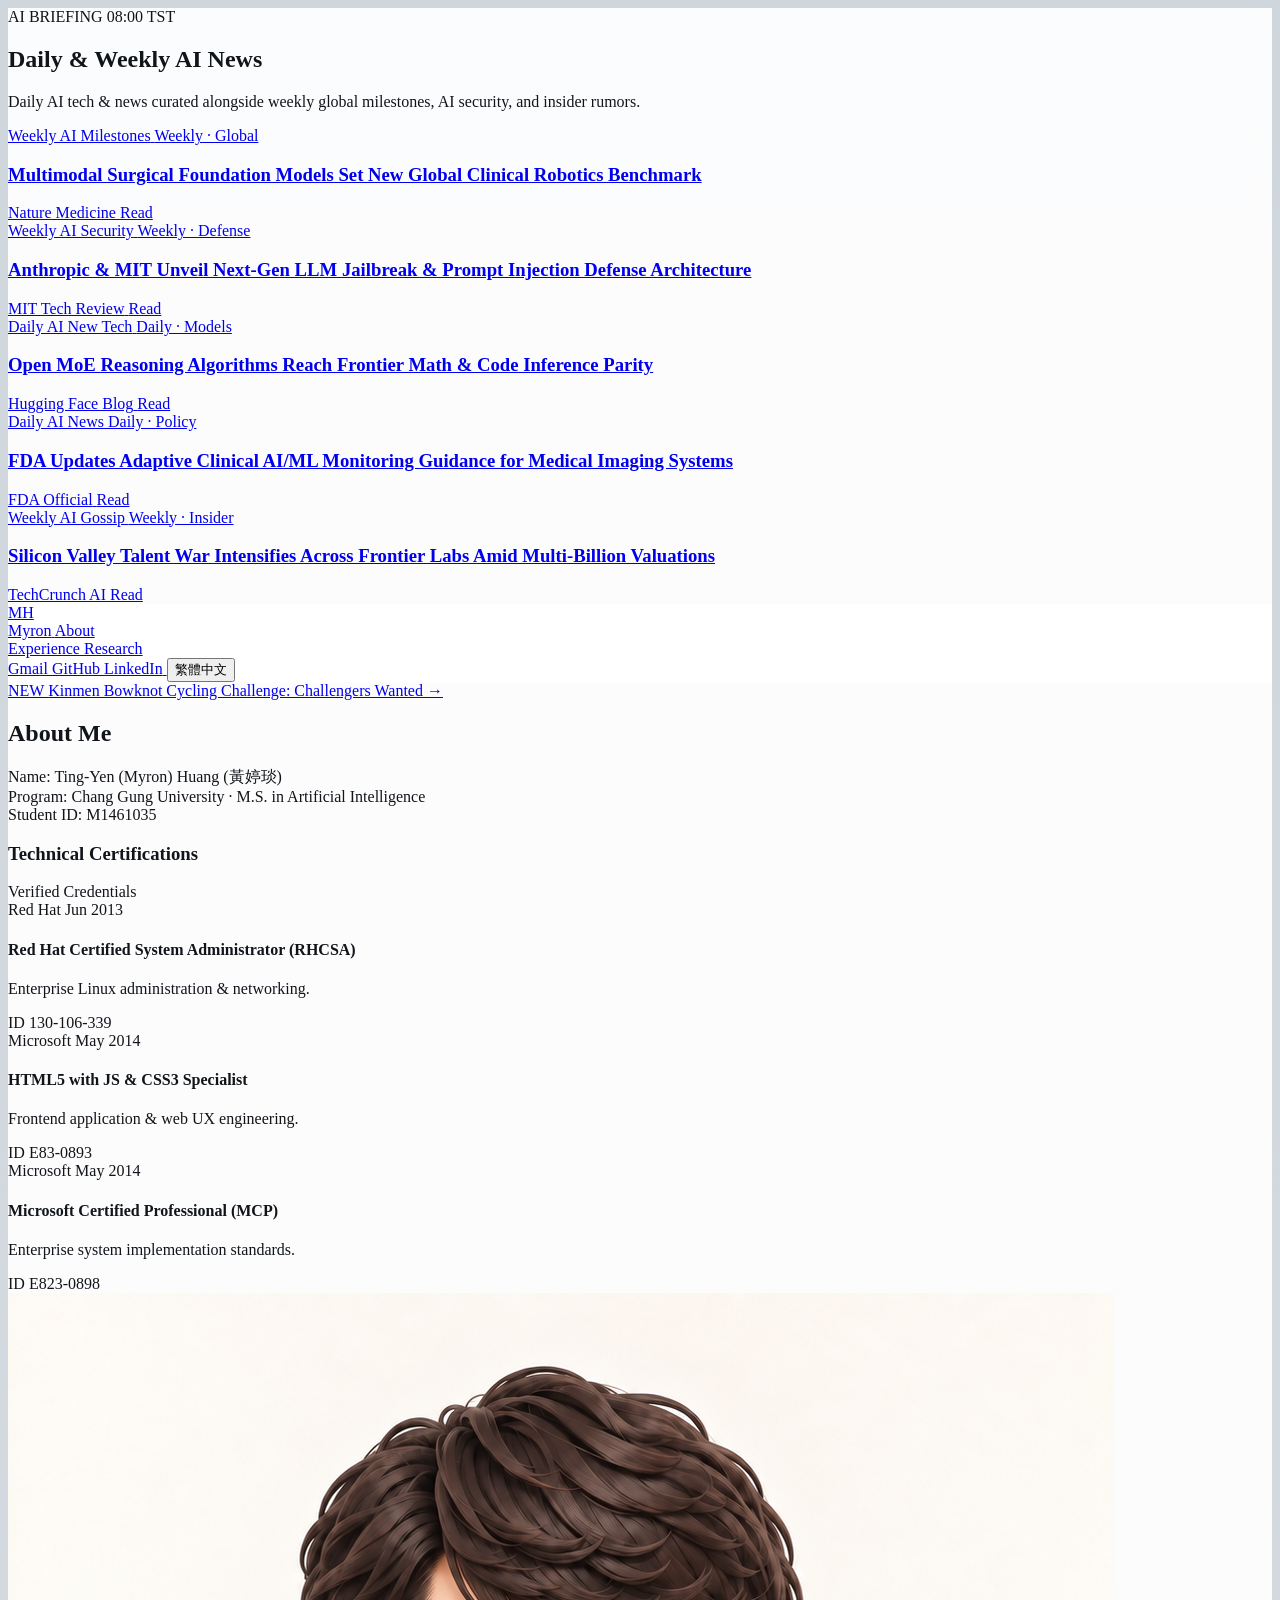
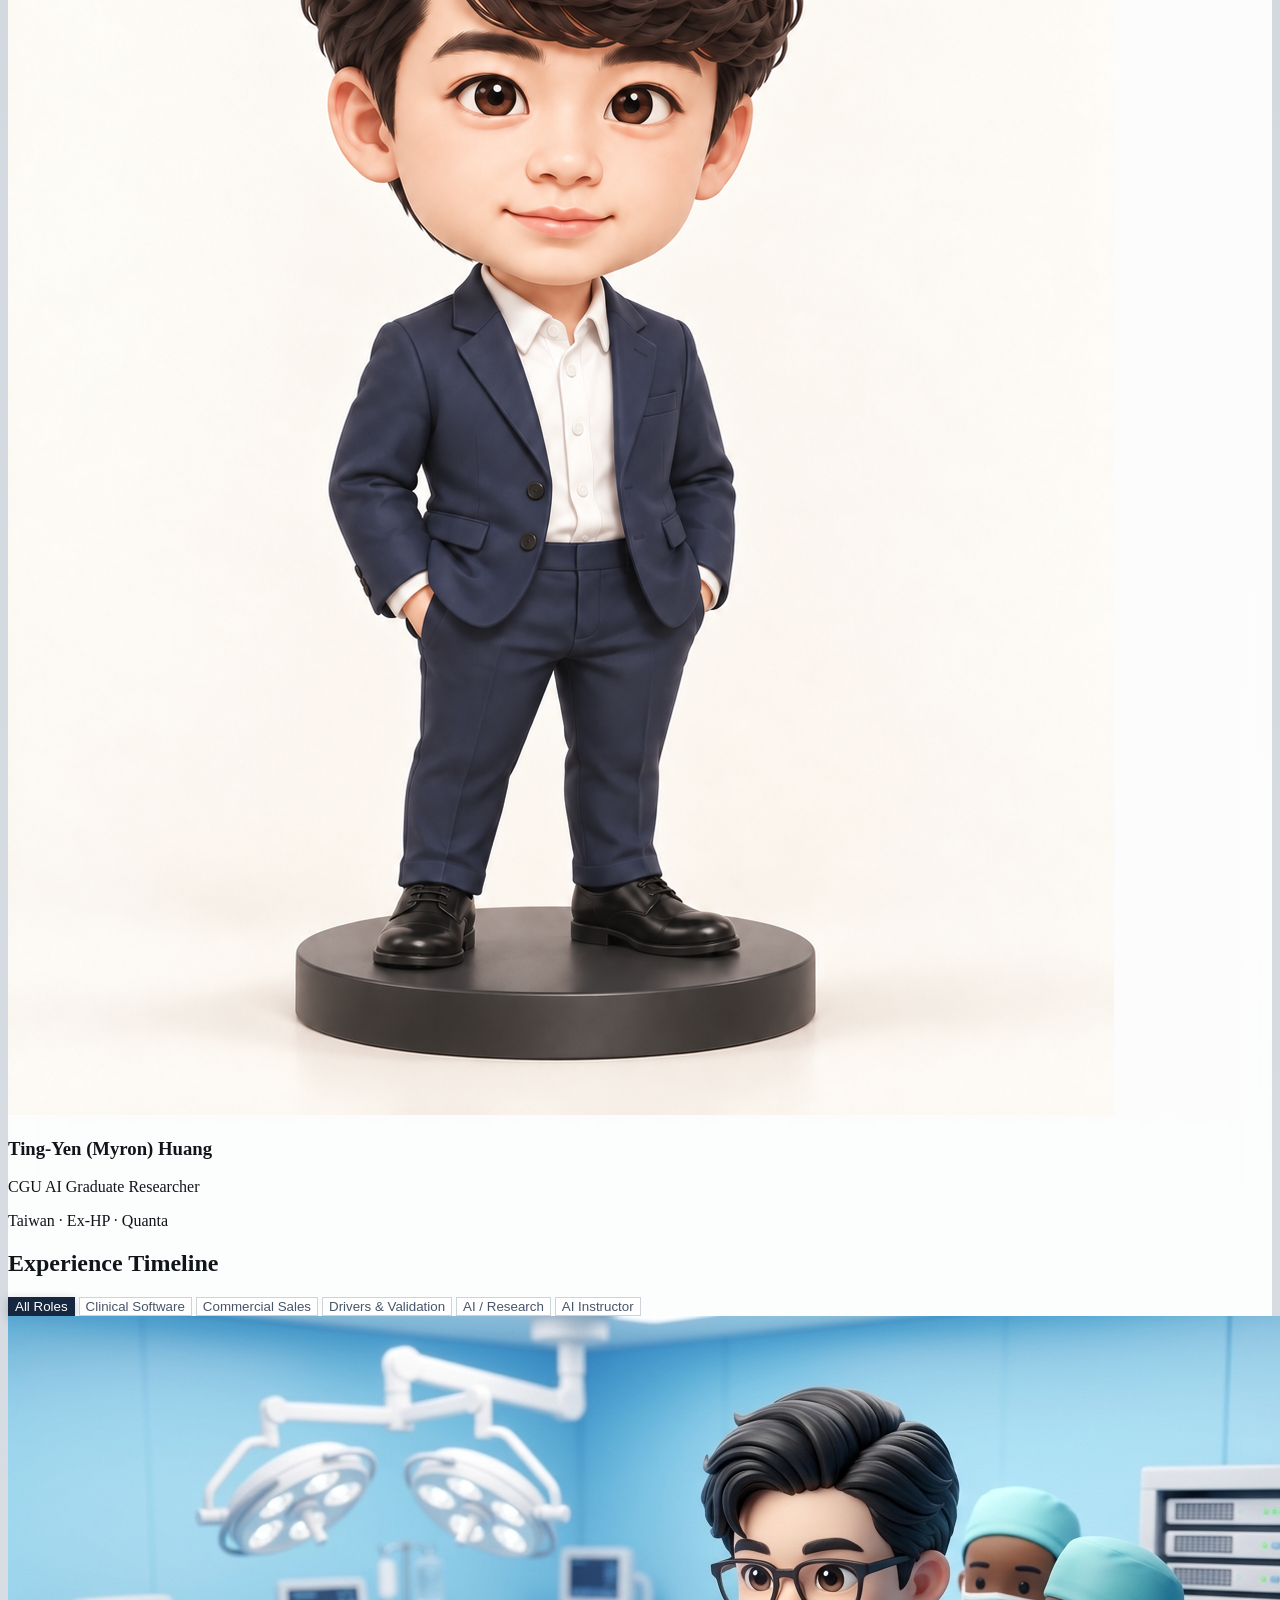
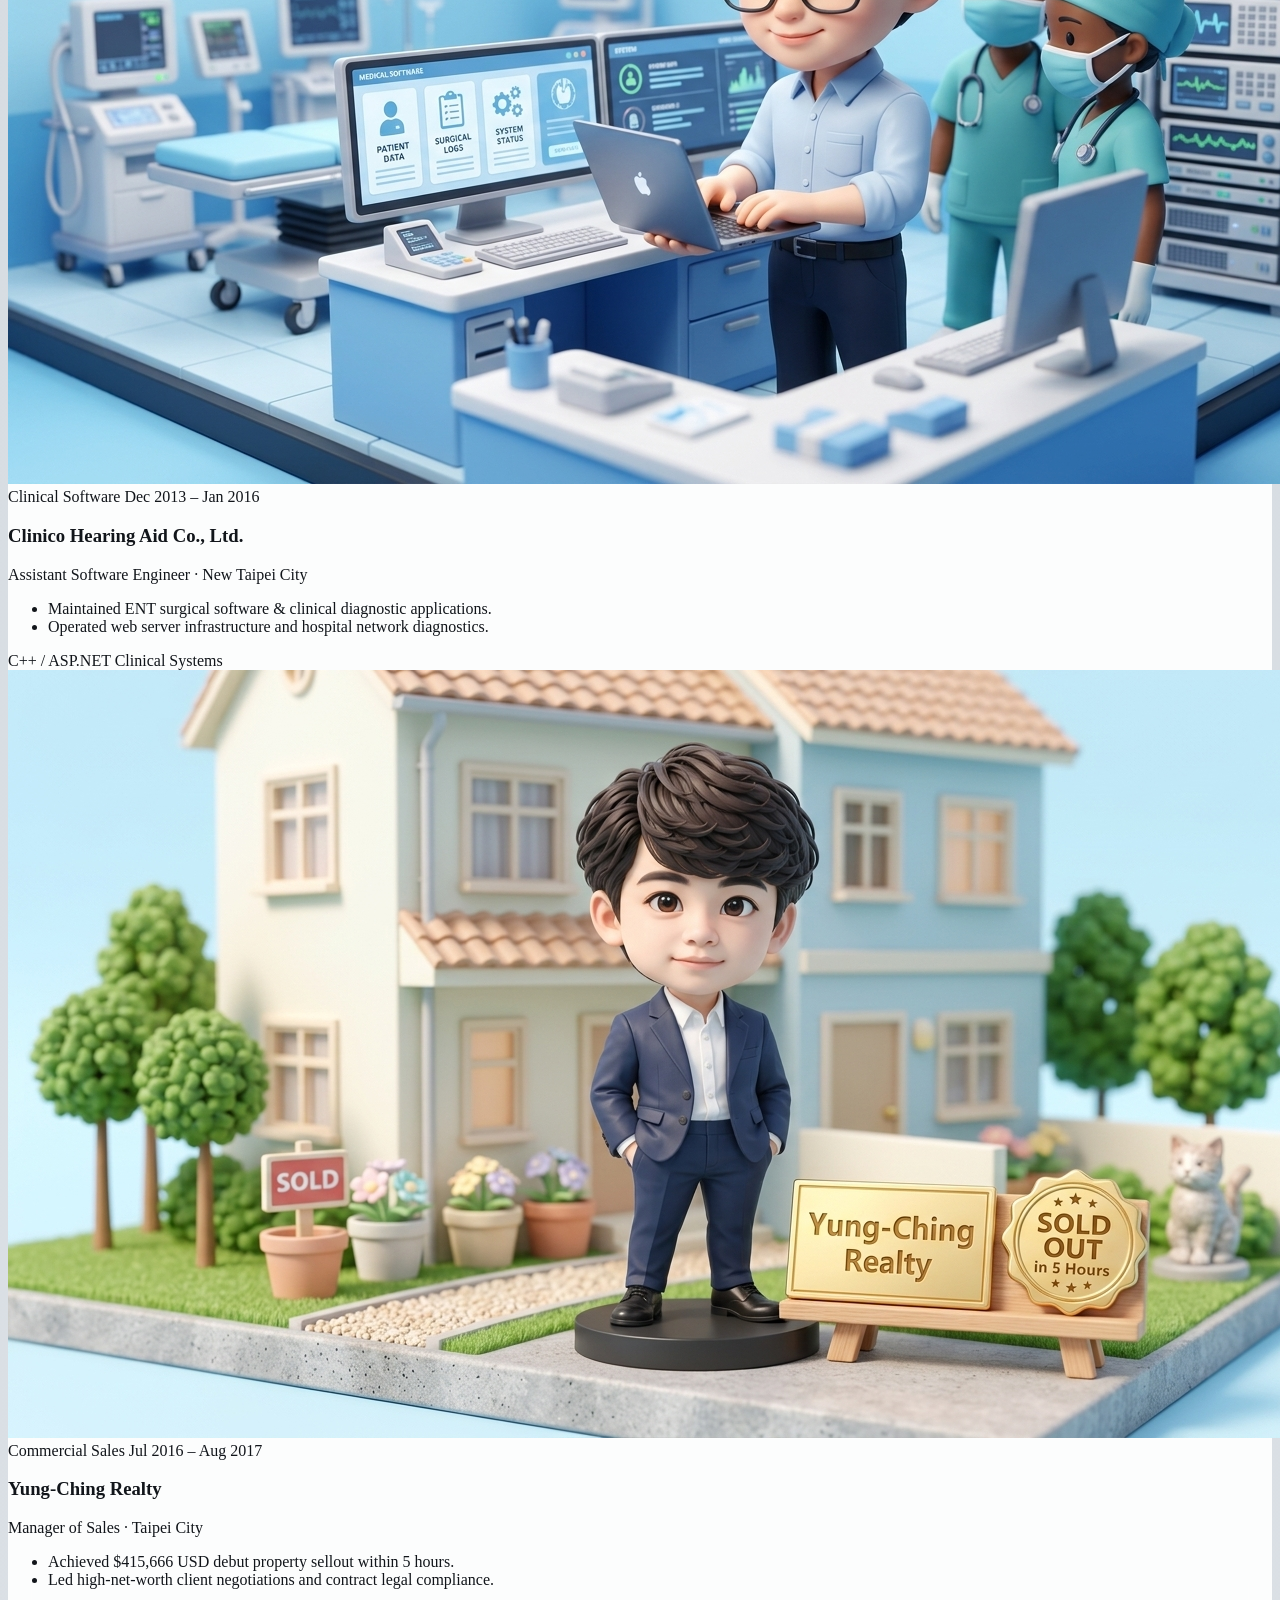
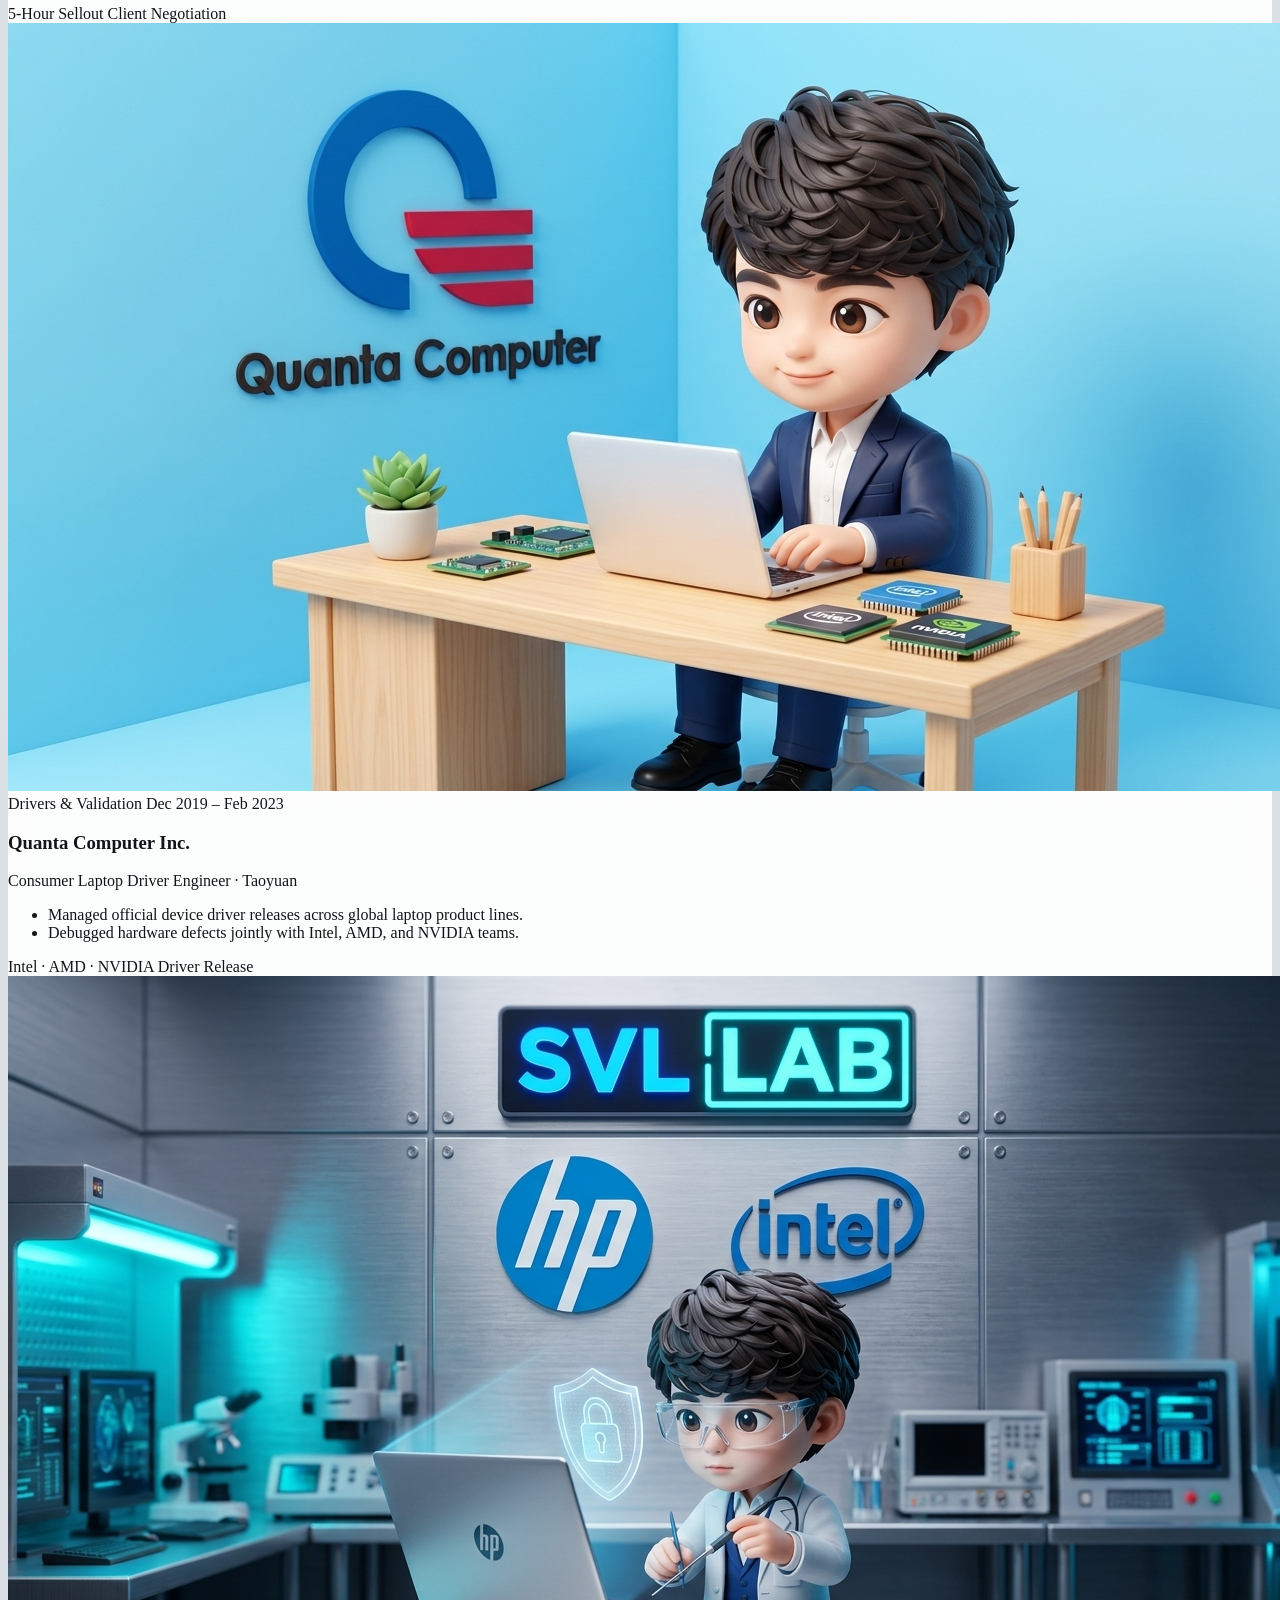
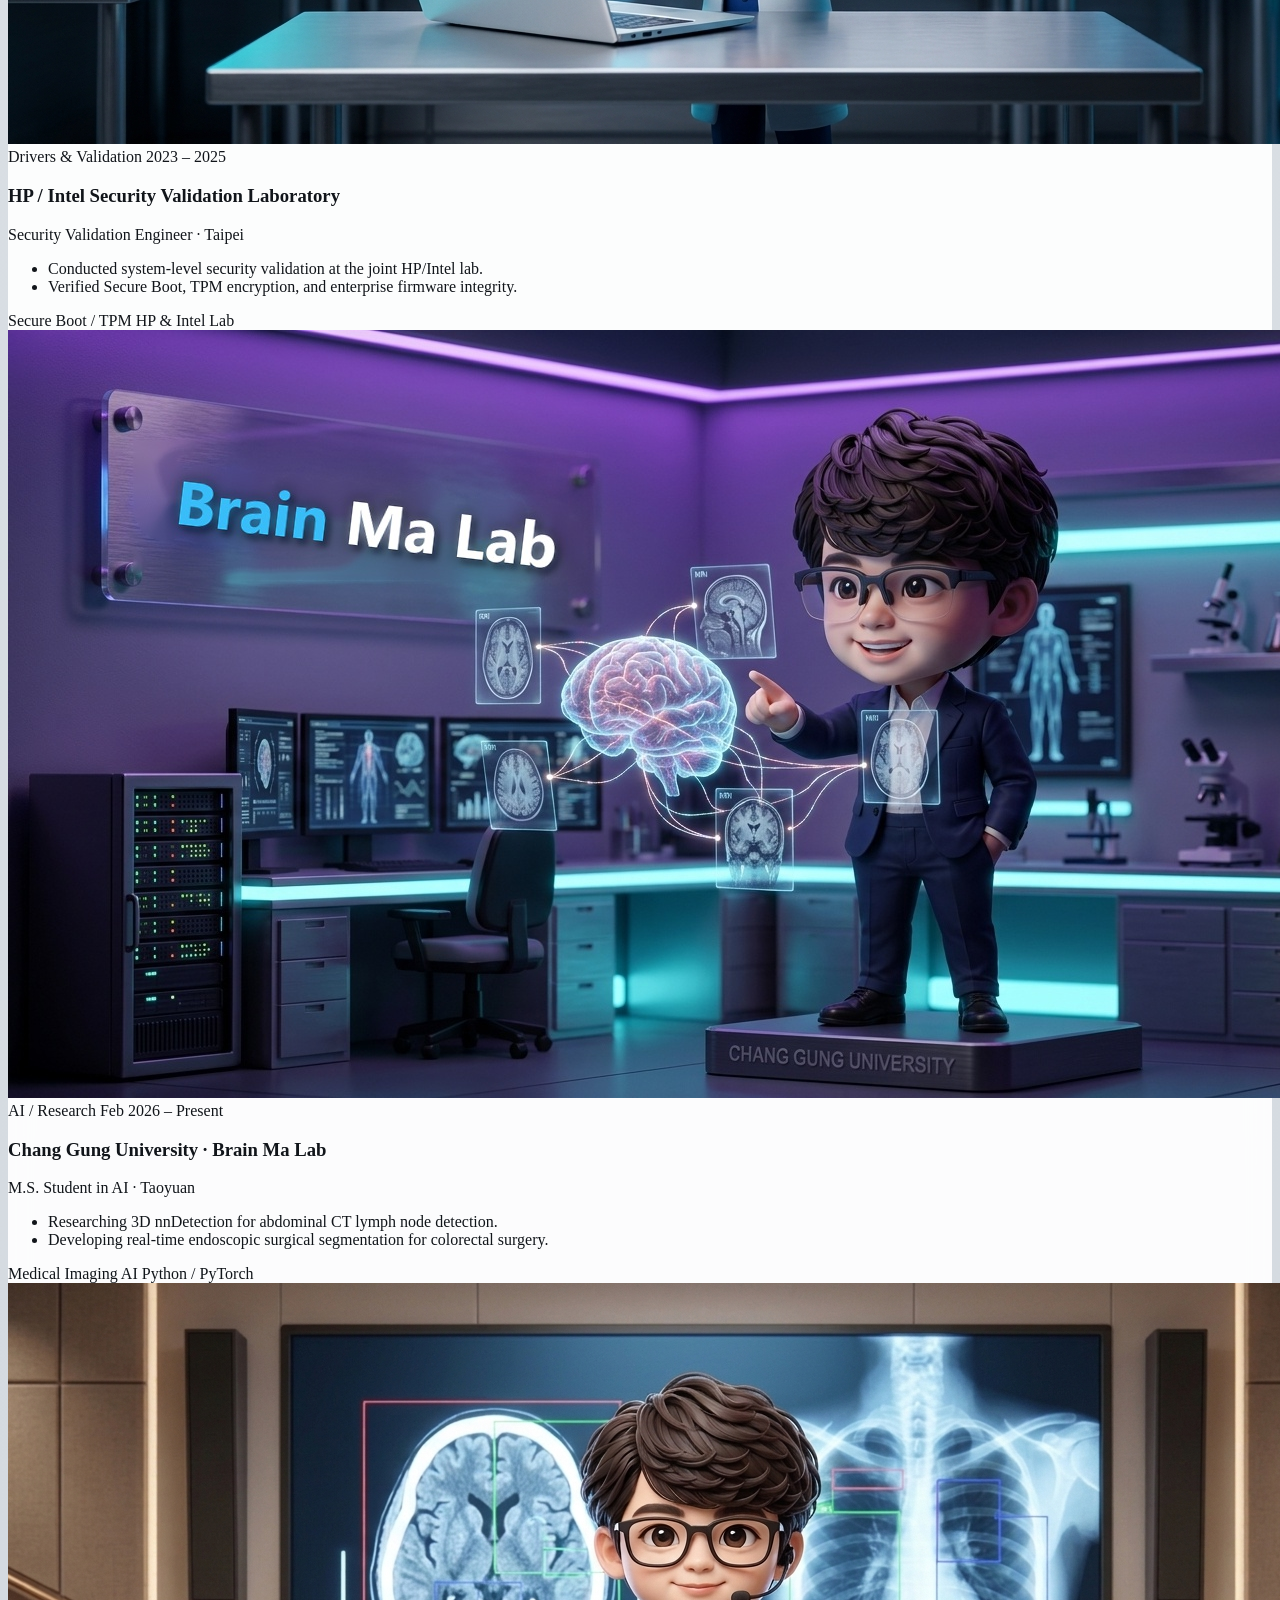
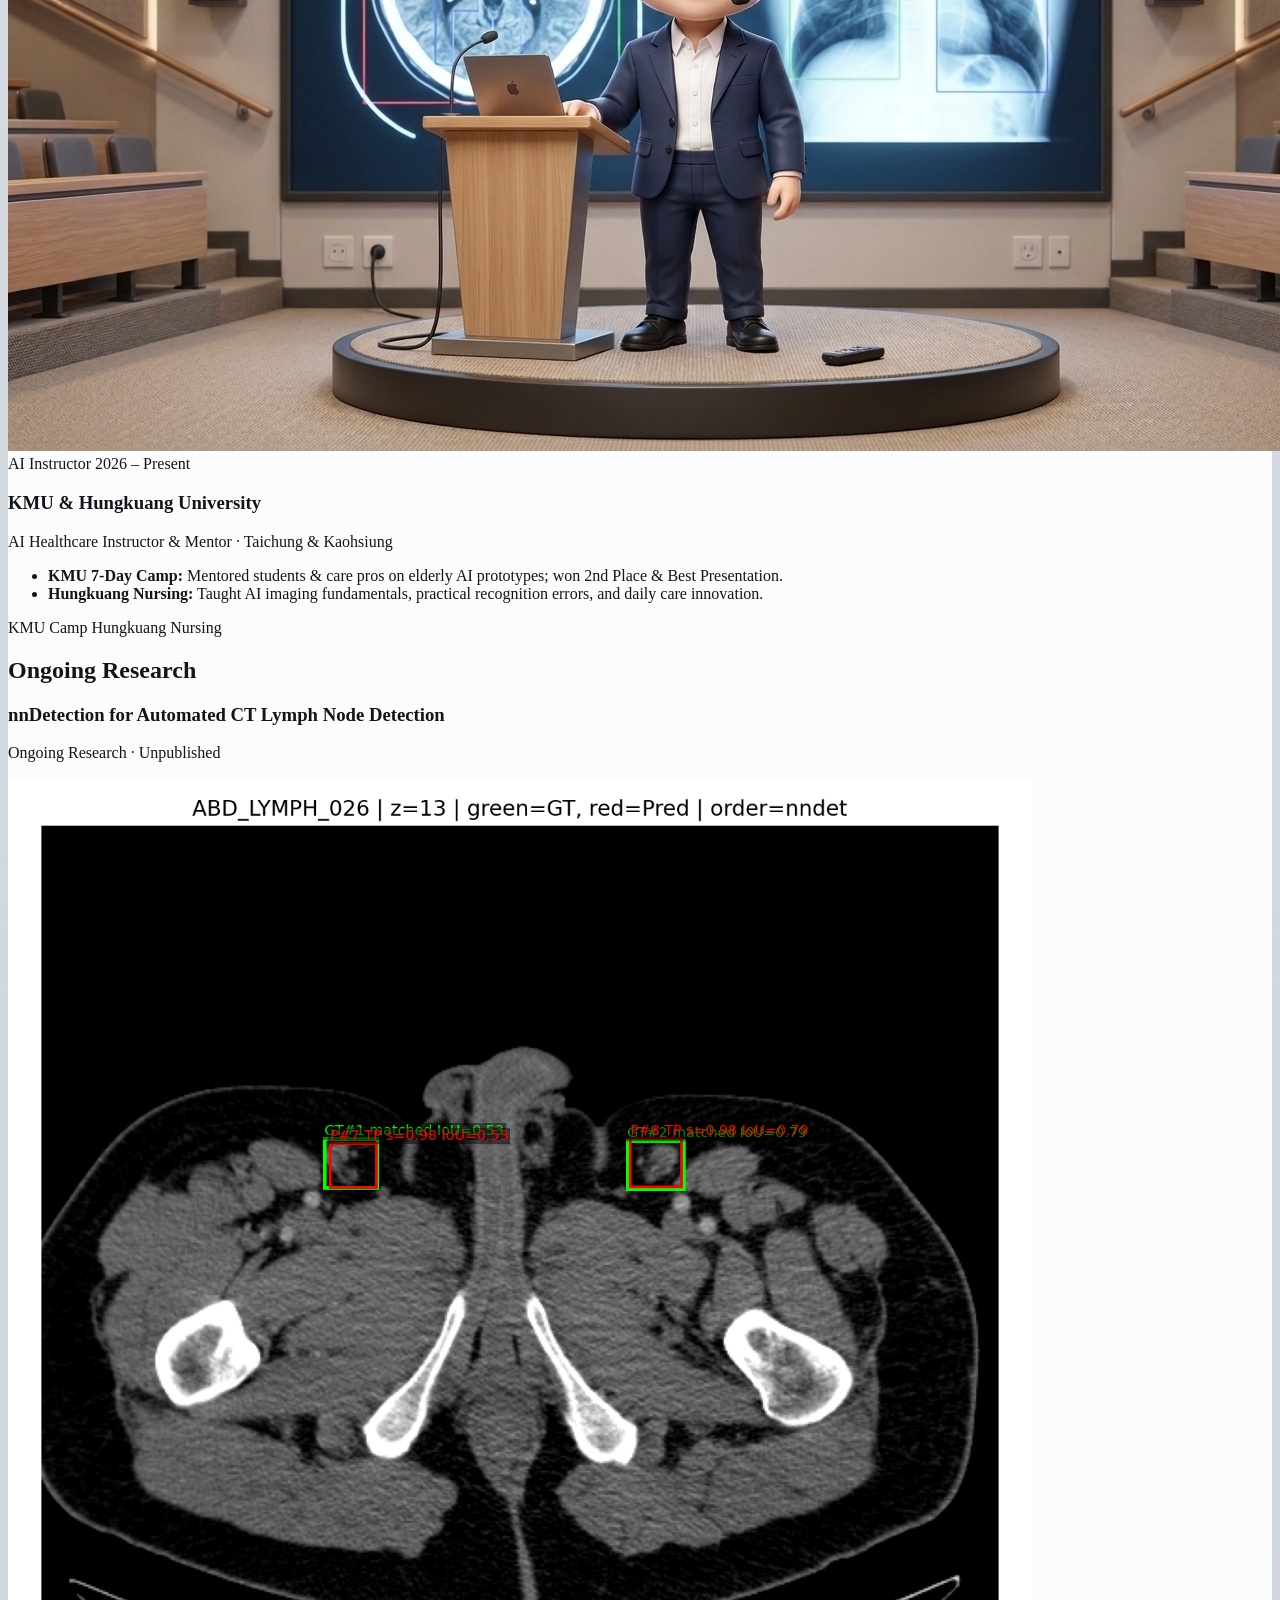
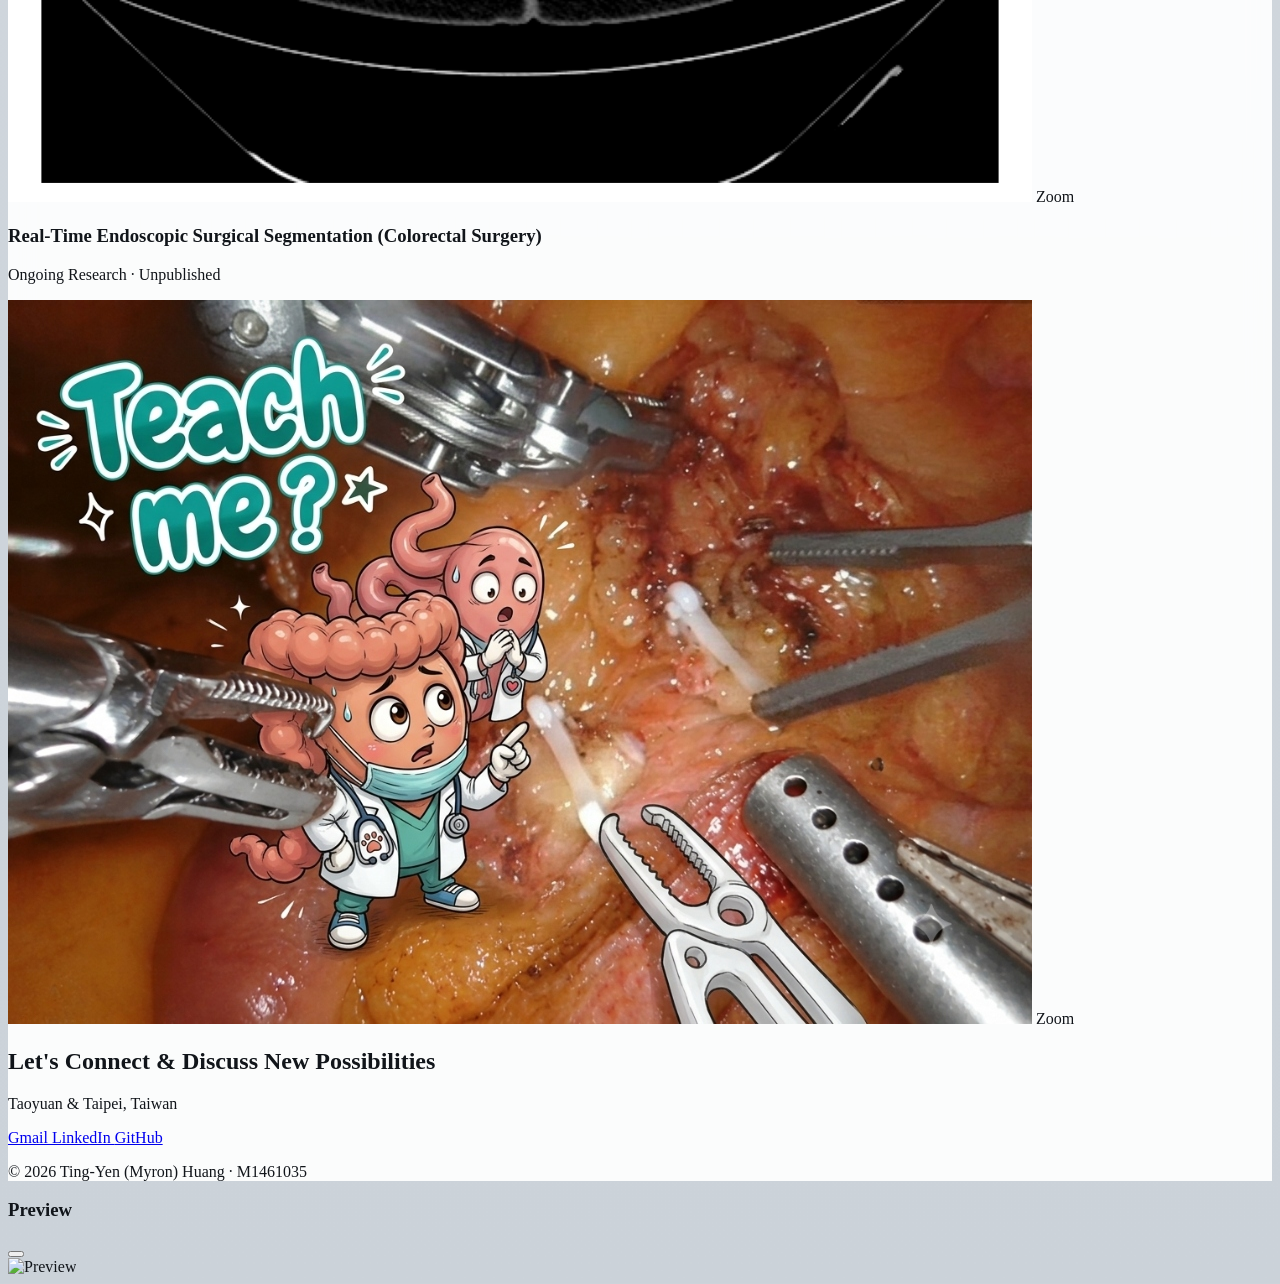
==== commit ce01deae: "fix: Clinico image path, non-clipping focus framing, filter order, edge-to-edge card images, 5-pilla" ====
--- a/index.html
+++ b/index.html
@@ -26,235 +26,189 @@
     }
   </script>
 </head>
-<body class="bg-gradient-to-b from-[#cfd6dc] via-[#dce1e6] to-[#cad2d9] text-[#11151a] font-sans antialiased selection:bg-slate-300 selection:text-slate-900 min-h-screen">
-  <!-- Ambient background -->
-  <div class="fixed inset-0 overflow-hidden pointer-events-none z-0">
-    <div class="absolute -top-32 -left-32 w-96 h-96 bg-[#708090]/15 rounded-full blur-3xl"></div>
-    <div class="absolute top-1/3 -right-32 w-96 h-96 bg-[#162840]/10 rounded-full blur-3xl"></div>
-    <div class="absolute -bottom-32 left-1/3 w-96 h-96 bg-[#708090]/12 rounded-full blur-3xl"></div>
-  </div>
-
-  <!-- UNIFIED MASTER FRAME WRAPPER: 2-Column cohesive canvas (Left 1/3 AI News | Right 2/3 Portfolio) -->
-  <div class="relative z-10 max-w-[1680px] 2xl:max-w-[1780px] mx-auto px-3 sm:px-5 lg:px-6 py-6 sm:py-8">
-    <div class="bg-white/90 backdrop-blur-xl border border-[#708090]/30 rounded-[28px] sm:rounded-[36px] lg:rounded-[42px] shadow-2xl shadow-slate-400/30 p-4 sm:p-5 xl:p-7">
-      <div class="flex flex-col xl:flex-row gap-6 2xl:gap-8 items-start">
-
-      <!-- LEFT COLUMN (1/3 Width): What's New in AI (Sticky on Desktop) -->
-      <aside id="ai-news" class="w-full xl:w-[350px] 2xl:w-[390px] flex-shrink-0 xl:sticky xl:top-6 space-y-5">
-      
-      <!-- Sidebar Header Card (Morandi Style - No Red/Green) -->
-      <div class="bg-white border border-slate-200/90 rounded-3xl p-5 shadow-sm space-y-3">
-        <div class="flex items-center justify-between">
-          <span class="inline-flex items-center gap-1.5 px-2.5 py-0.5 rounded-full bg-slate-100 text-[#162840] border border-slate-200 text-xs font-bold shadow-xs">
-            <span class="w-2 h-2 rounded-full bg-[#162840] animate-pulse"></span>
-            <span data-i18n="ai-badge">Daily AI Pulse</span>
-          </span>
-          <span class="text-[11px] font-mono font-bold text-slate-700 bg-slate-100 px-2.5 py-1 rounded-lg border border-slate-200 flex items-center gap-1.5" title="每日台灣時間上午 08:00 自動定時更新">
-            <i data-lucide="refresh-cw" class="w-3 h-3 text-[#708090]"></i> <span data-i18n="ai-sync">08:00 TST Sync</span>
-          </span>
-        </div>
-        <div>
-          <h2 class="text-xl font-extrabold text-slate-900 flex items-center gap-2" data-i18n="ai-title">
-            What's New in AI
-          </h2>
-          <p class="text-xs font-semibold text-slate-500 mt-0.5" data-i18n="ai-sub">Global Daily AI Headlines & Breakthroughs</p>
-          <p class="text-[11px] text-slate-600 mt-1 leading-relaxed" data-i18n="ai-desc">
-            Daily 8:00 AM TST automated curation of AI breakthroughs, security defenses, frontier developments & Silicon Valley insider gossip.
-          </p>
-        </div>
-      </div>
-
-      <!-- TOP 1 FEATURED HEADLINE CARD -->
-      <div class="bg-white border border-slate-200/90 hover:border-[#708090] rounded-3xl overflow-hidden shadow-sm hover:shadow-md transition-all group">
-        <!-- Visual Banner -->
-        <div class="relative overflow-hidden bg-slate-900/5 aspect-video w-full flex items-center justify-center">
-          <img src="./assets/ai-news-featured.jpg" alt="Multimodal Foundation Models & Surgical Robotics" class="w-full h-full object-cover object-center group-hover:scale-105 transition-transform duration-700">
-          <div class="absolute top-3 left-3 bg-white/95 backdrop-blur-md px-2.5 py-1 rounded-xl text-[11px] font-bold text-[#162840] border border-slate-200 shadow-md flex items-center gap-1">
-            <i data-lucide="sparkles" class="w-3.5 h-3.5 text-[#708090]"></i> TOP 1 HEADLINE
+<body class="text-[#11151a] font-sans antialiased selection:bg-slate-300 selection:text-slate-900 min-h-screen">
+
+  <!-- MASTER FRAME WRAPPER: 2-Column Editorial Canvas (Left 1/3 AI Intelligence | Right 2/3 Portfolio) -->
+  <div class="relative z-10 max-w-[1640px] mx-auto px-3 sm:px-5 lg:px-6 py-5 sm:py-7">
+    <div class="glass-panel border border-slate-300/80 rounded-xl shadow-xl shadow-slate-400/20 p-4 sm:p-5 lg:p-6">
+      <div class="flex flex-col xl:flex-row gap-6 lg:gap-7 items-start">
+
+      <!-- LEFT COLUMN (1/3 Width): Curated AI Intelligence (No Static Image, 5 Categorized Pillars) -->
+      <aside id="ai-news" class="w-full xl:w-[340px] 2xl:w-[380px] flex-shrink-0 xl:sticky xl:top-5 space-y-3.5 min-w-0">
+        
+        <!-- Editorial Column Header -->
+        <div class="bg-white border border-slate-300/80 rounded-xl p-4 shadow-xs space-y-2">
+          <div class="flex items-center justify-between gap-2">
+            <span class="inline-flex items-center gap-1.5 px-2 py-0.5 rounded-md bg-[#162840] text-white text-[11px] font-bold tracking-wide">
+              <span class="w-1.5 h-1.5 rounded-full bg-teal-300 animate-pulse"></span>
+              <span data-i18n="ai-badge">AI BRIEFING</span>
+            </span>
+            <span class="text-[11px] font-mono font-semibold text-slate-600 bg-slate-100 px-2 py-0.5 rounded-md border border-slate-200 flex items-center gap-1">
+              <i data-lucide="clock" class="w-3 h-3 text-[#708090]"></i>
+              <span data-i18n="ai-sync">08:00 TST</span>
+            </span>
           </div>
-          <div class="absolute bottom-3 left-3 bg-slate-900/85 text-white backdrop-blur-md px-2.5 py-0.5 rounded-lg text-[10px] font-semibold flex items-center gap-1">
-            <i data-lucide="tag" class="w-3 h-3 text-slate-300"></i> Multimodal AI & Robotics
+          <div>
+            <h2 class="text-lg font-extrabold text-slate-900 tracking-tight" data-i18n="ai-title">
+              Daily &amp; Weekly AI News
+            </h2>
+            <p class="text-xs text-slate-600 mt-0.5 leading-snug line-clamp-2" data-i18n="ai-desc">
+              Daily AI tech &amp; pulse curated alongside weekly global milestones, AI security, and insider rumors.
+            </p>
           </div>
         </div>
 
-        <!-- Card Body -->
-        <div class="p-5 space-y-3">
-          <div class="flex items-center justify-between text-[11px] text-slate-500 font-medium">
-            <span class="inline-flex items-center gap-1 font-bold text-[#162840] bg-slate-100 px-2 py-0.5 rounded-md border border-slate-200">
-              <i data-lucide="sparkles" class="w-3 h-3 text-[#708090]"></i> <span data-i18n="ai-top-badge">Daily Featured Breakthrough</span>
-            </span>
-            <span class="font-mono text-slate-400">Today 08:00</span>
-          </div>
-
-          <h3 class="text-sm font-extrabold text-slate-900 leading-snug group-hover:text-[#162840] transition-colors">
-            <a href="https://www.nature.com/subjects/machine-learning" target="_blank" rel="noopener noreferrer" class="hover:underline" data-i18n="ai-item1-title">
-              Next-Gen Multimodal Foundation Models Accelerate Real-Time Surgical AI & Precision Clinical Robotics
-            </a>
-          </h3>
-
-          <p class="text-xs text-slate-600 leading-relaxed" data-i18n="ai-item1-desc">
-            Global medical multimodal foundation models combine real-time computer vision and robotic systems for millisecond anatomical segmentation and margin prediction in clinical surgery navigation.
-          </p>
-
-          <div class="pt-3 border-t border-slate-100 flex items-center justify-between text-xs">
-            <span class="text-[11px] text-slate-500 font-medium">Nature Medicine</span>
-            <a href="https://www.nature.com/subjects/machine-learning" target="_blank" rel="noopener noreferrer" class="inline-flex items-center gap-1 font-bold text-[#162840] hover:text-[#708090] text-[11px] transition-colors">
-              <span data-i18n="ai-read-btn">Read Article</span> <i data-lucide="external-link" class="w-3 h-3"></i>
-            </a>
-          </div>
+        <!-- 5 Categorized AI News Cards (Harmonious Muted Morandi-Tuned Rich Accents) -->
+        <div class="space-y-2.5">
+
+          <!-- 1. Weekly Global AI Milestones (Muted Steel Blue #355370) -->
+          <a href="https://www.nature.com/subjects/machine-learning" target="_blank" rel="noopener noreferrer"
+             class="news-card group block bg-white border border-slate-200 border-l-4 border-l-[#355370] hover:border-[#355370] rounded-xl p-3.5 shadow-xs">
+            <div class="flex items-center justify-between gap-2 mb-1.5">
+              <span class="px-2 py-0.5 rounded-md text-[10px] font-bold bg-[#edf3f8] text-[#28445e] border border-[#c9d9e8] flex items-center gap-1">
+                <i data-lucide="globe" class="w-3 h-3"></i>
+                <span data-i18n="ai-cat1-tag">Weekly AI Milestones</span>
+              </span>
+              <span class="text-[10px] font-mono text-slate-400" data-i18n="ai-freq-weekly">Weekly · Global</span>
+            </div>
+            <h3 class="text-xs font-bold text-slate-900 group-hover:text-[#28445e] transition-colors line-clamp-2 leading-snug" data-i18n="ai-cat1-title">
+              Multimodal Surgical Foundation Models Set New Global Clinical Robotics Benchmark
+            </h3>
+            <div class="mt-2 flex items-center justify-between text-[10px] text-slate-500">
+              <span class="font-medium">Nature Medicine</span>
+              <span class="font-semibold text-[#355370] inline-flex items-center gap-0.5" data-i18n="ai-read-short">Read <i data-lucide="arrow-up-right" class="w-3 h-3"></i></span>
+            </div>
+          </a>
+
+          <!-- 2. Weekly AI Security (Muted Dusty Plum #6b4858) -->
+          <a href="https://www.technologyreview.com/topic/artificial-intelligence/" target="_blank" rel="noopener noreferrer"
+             class="news-card group block bg-white border border-slate-200 border-l-4 border-l-[#6b4858] hover:border-[#6b4858] rounded-xl p-3.5 shadow-xs">
+            <div class="flex items-center justify-between gap-2 mb-1.5">
+              <span class="px-2 py-0.5 rounded-md text-[10px] font-bold bg-[#f6eff2] text-[#593847] border border-[#e3cfd8] flex items-center gap-1">
+                <i data-lucide="shield-check" class="w-3 h-3"></i>
+                <span data-i18n="ai-cat2-tag">Weekly AI Security</span>
+              </span>
+              <span class="text-[10px] font-mono text-slate-400" data-i18n="ai-freq-sec">Weekly · Defense</span>
+            </div>
+            <h3 class="text-xs font-bold text-slate-900 group-hover:text-[#593847] transition-colors line-clamp-2 leading-snug" data-i18n="ai-cat2-title">
+              Anthropic &amp; MIT Unveil Next-Gen LLM Jailbreak &amp; Prompt Injection Defense Architecture
+            </h3>
+            <div class="mt-2 flex items-center justify-between text-[10px] text-slate-500">
+              <span class="font-medium">MIT Tech Review</span>
+              <span class="font-semibold text-[#6b4858] inline-flex items-center gap-0.5" data-i18n="ai-read-short">Read <i data-lucide="arrow-up-right" class="w-3 h-3"></i></span>
+            </div>
+          </a>
+
+          <!-- 3. Daily AI New Tech (Muted Deep Teal #2f6668) -->
+          <a href="https://huggingface.co/blog" target="_blank" rel="noopener noreferrer"
+             class="news-card group block bg-white border border-slate-200 border-l-4 border-l-[#2f6668] hover:border-[#2f6668] rounded-xl p-3.5 shadow-xs">
+            <div class="flex items-center justify-between gap-2 mb-1.5">
+              <span class="px-2 py-0.5 rounded-md text-[10px] font-bold bg-[#ecf5f5] text-[#224f50] border border-[#c8e0e0] flex items-center gap-1">
+                <i data-lucide="cpu" class="w-3 h-3"></i>
+                <span data-i18n="ai-cat3-tag">Daily AI New Tech</span>
+              </span>
+              <span class="text-[10px] font-mono text-slate-400" data-i18n="ai-freq-daily">Daily · Models</span>
+            </div>
+            <h3 class="text-xs font-bold text-slate-900 group-hover:text-[#224f50] transition-colors line-clamp-2 leading-snug" data-i18n="ai-cat3-title">
+              Open MoE Reasoning Algorithms Reach Frontier Math &amp; Code Inference Parity
+            </h3>
+            <div class="mt-2 flex items-center justify-between text-[10px] text-slate-500">
+              <span class="font-medium">Hugging Face Blog</span>
+              <span class="font-semibold text-[#2f6668] inline-flex items-center gap-0.5" data-i18n="ai-read-short">Read <i data-lucide="arrow-up-right" class="w-3 h-3"></i></span>
+            </div>
+          </a>
+
+          <!-- 4. Daily AI News (Muted Slate Cobalt #3e5c8a) -->
+          <a href="https://www.fda.gov/medical-devices/software-medical-device-samd/artificial-intelligence-and-machine-learning-software-medical-device" target="_blank" rel="noopener noreferrer"
+             class="news-card group block bg-white border border-slate-200 border-l-4 border-l-[#3e5c8a] hover:border-[#3e5c8a] rounded-xl p-3.5 shadow-xs">
+            <div class="flex items-center justify-between gap-2 mb-1.5">
+              <span class="px-2 py-0.5 rounded-md text-[10px] font-bold bg-[#eef2f8] text-[#2e4870] border border-[#cdd8ea] flex items-center gap-1">
+                <i data-lucide="newspaper" class="w-3 h-3"></i>
+                <span data-i18n="ai-cat4-tag">Daily AI News</span>
+              </span>
+              <span class="text-[10px] font-mono text-slate-400" data-i18n="ai-freq-news">Daily · Policy</span>
+            </div>
+            <h3 class="text-xs font-bold text-slate-900 group-hover:text-[#2e4870] transition-colors line-clamp-2 leading-snug" data-i18n="ai-cat4-title">
+              FDA Updates Adaptive Clinical AI/ML Monitoring Guidance for Medical Imaging Systems
+            </h3>
+            <div class="mt-2 flex items-center justify-between text-[10px] text-slate-500">
+              <span class="font-medium">FDA Official</span>
+              <span class="font-semibold text-[#3e5c8a] inline-flex items-center gap-0.5" data-i18n="ai-read-short">Read <i data-lucide="arrow-up-right" class="w-3 h-3"></i></span>
+            </div>
+          </a>
+
+          <!-- 5. Weekly AI Gossip (Muted Warm Ochre-Taupe #856742) -->
+          <a href="https://techcrunch.com/category/artificial-intelligence/" target="_blank" rel="noopener noreferrer"
+             class="news-card group block bg-white border border-slate-200 border-l-4 border-l-[#856742] hover:border-[#856742] rounded-xl p-3.5 shadow-xs">
+            <div class="flex items-center justify-between gap-2 mb-1.5">
+              <span class="px-2 py-0.5 rounded-md text-[10px] font-bold bg-[#f7f3ec] text-[#694f30] border border-[#e3d7c5] flex items-center gap-1">
+                <i data-lucide="flame" class="w-3 h-3"></i>
+                <span data-i18n="ai-cat5-tag">Weekly AI Gossip</span>
+              </span>
+              <span class="text-[10px] font-mono text-slate-400" data-i18n="ai-freq-gossip">Weekly · Insider</span>
+            </div>
+            <h3 class="text-xs font-bold text-slate-900 group-hover:text-[#694f30] transition-colors line-clamp-2 leading-snug" data-i18n="ai-cat5-title">
+              Silicon Valley Talent War Intensifies Across Frontier Labs Amid Multi-Billion Valuations
+            </h3>
+            <div class="mt-2 flex items-center justify-between text-[10px] text-slate-500">
+              <span class="font-medium">TechCrunch AI</span>
+              <span class="font-semibold text-[#856742] inline-flex items-center gap-0.5" data-i18n="ai-read-short">Read <i data-lucide="arrow-up-right" class="w-3 h-3"></i></span>
+            </div>
+          </a>
+
         </div>
-      </div>
-
-      <!-- CONDENSED HEADLINES LINK LIST (No Red/Green, Morandi Slate/Navy) -->
-      <div class="bg-white border border-slate-200/90 rounded-3xl p-4 shadow-sm space-y-2.5">
-        <div class="flex items-center justify-between px-1 pb-1 border-b border-slate-100">
-          <span class="text-[11px] font-bold tracking-wider text-slate-500 uppercase flex items-center gap-1.5">
-            <i data-lucide="trending-up" class="w-3.5 h-3.5 text-[#708090]"></i> Global AI Highlights
-          </span>
-          <span class="text-[10px] text-slate-400 font-medium font-mono">08:00 TST Sync</span>
-        </div>
-
-        <!-- Item 2: AI 資安 (AI Security) -->
-        <a href="https://www.technologyreview.com/topic/artificial-intelligence/" target="_blank" rel="noopener noreferrer"
-           class="group block bg-slate-50/70 hover:bg-white border border-slate-200/80 hover:border-[#708090] rounded-2xl p-3 shadow-xs hover:shadow-sm transition-all">
-          <div class="flex items-center justify-between gap-1 mb-1">
-            <span class="px-1.5 py-0.5 rounded text-[10px] font-bold bg-slate-100 text-[#162840] border border-slate-200 flex items-center gap-1">
-              <i data-lucide="shield" class="w-2.5 h-2.5 text-[#708090]"></i> <span data-i18n="ai-item2-tag">AI Security</span>
-            </span>
-            <span class="text-[10px] text-slate-400 font-mono">Today</span>
-          </div>
-          <h4 class="text-xs font-bold text-slate-800 group-hover:text-[#162840] transition-colors line-clamp-2 leading-snug" data-i18n="ai-item2-title">
-            Anthropic 與 MIT 揭露次世代 LLM 越獄防禦架構，防範惡意提示注入與隱私外洩風險
-          </h4>
-          <div class="mt-1.5 flex items-center justify-between text-[10px] text-slate-500">
-            <span class="text-slate-600 font-medium">MIT Tech Review</span>
-            <span class="text-[#708090] inline-flex items-center gap-0.5 font-semibold group-hover:translate-x-0.5 transition-transform">
-              Link <i data-lucide="external-link" class="w-2.5 h-2.5"></i>
-            </span>
-          </div>
-        </a>
-
-        <!-- Item 3: AI 技術 (AI Architecture · MoE) -->
-        <a href="https://huggingface.co/blog" target="_blank" rel="noopener noreferrer"
-           class="group block bg-slate-50/70 hover:bg-white border border-slate-200/80 hover:border-[#708090] rounded-2xl p-3 shadow-xs hover:shadow-sm transition-all">
-          <div class="flex items-center justify-between gap-1 mb-1">
-            <span class="px-1.5 py-0.5 rounded text-[10px] font-bold bg-slate-100 text-[#162840] border border-slate-200 flex items-center gap-1">
-              <i data-lucide="cpu" class="w-2.5 h-2.5 text-[#708090]"></i> <span data-i18n="ai-item3-tag">AI Architecture · MoE</span>
-            </span>
-            <span class="text-[10px] text-slate-400 font-mono">Today</span>
-          </div>
-          <h4 class="text-xs font-bold text-slate-800 group-hover:text-[#162840] transition-colors line-clamp-2 leading-snug" data-i18n="ai-item3-title">
-            DeepSeek 與開源社群釋出新一代開源 MoE 推理模型，數學推理與代碼生成逼近頂級閉源
-          </h4>
-          <div class="mt-1.5 flex items-center justify-between text-[10px] text-slate-500">
-            <span class="text-slate-600 font-medium">Hugging Face Blog</span>
-            <span class="text-[#708090] inline-flex items-center gap-0.5 font-semibold group-hover:translate-x-0.5 transition-transform">
-              Link <i data-lucide="external-link" class="w-2.5 h-2.5"></i>
-            </span>
-          </div>
-        </a>
-
-        <!-- Item 4: AI 八卦 (Silicon Valley Gossip) -->
-        <a href="https://techcrunch.com/category/artificial-intelligence/" target="_blank" rel="noopener noreferrer"
-           class="group block bg-slate-50/70 hover:bg-white border border-slate-200/80 hover:border-[#708090] rounded-2xl p-3 shadow-xs hover:shadow-sm transition-all">
-          <div class="flex items-center justify-between gap-1 mb-1">
-            <span class="px-1.5 py-0.5 rounded text-[10px] font-bold bg-slate-100 text-[#162840] border border-slate-200 flex items-center gap-1">
-              <i data-lucide="sparkle" class="w-2.5 h-2.5 text-[#708090]"></i> <span data-i18n="ai-item4-tag">Silicon Valley Gossip</span>
-            </span>
-            <span class="text-[10px] text-slate-400 font-mono">Today</span>
-          </div>
-          <h4 class="text-xs font-bold text-slate-800 group-hover:text-[#162840] transition-colors line-clamp-2 leading-snug" data-i18n="ai-item4-title">
-            【矽谷名人八卦】Ilya 創辦 SSI 估值飆破數十億美元；馬斯克 xAI 槓上 OpenAI 掀頂尖科學家挖角大戰
-          </h4>
-          <div class="mt-1.5 flex items-center justify-between text-[10px] text-slate-500">
-            <span class="text-slate-600 font-medium">TechCrunch AI</span>
-            <span class="text-[#708090] inline-flex items-center gap-0.5 font-semibold group-hover:translate-x-0.5 transition-transform">
-              Link <i data-lucide="external-link" class="w-2.5 h-2.5"></i>
-            </span>
-          </div>
-        </a>
-
-        <!-- Item 5: AI 臨床標準 (Clinical Standards) -->
-        <a href="https://www.fda.gov/medical-devices/software-medical-device-samd/artificial-intelligence-and-machine-learning-software-medical-device" target="_blank" rel="noopener noreferrer"
-           class="group block bg-slate-50/70 hover:bg-white border border-slate-200/80 hover:border-[#708090] rounded-2xl p-3 shadow-xs hover:shadow-sm transition-all">
-          <div class="flex items-center justify-between gap-1 mb-1">
-            <span class="px-1.5 py-0.5 rounded text-[10px] font-bold bg-slate-100 text-[#162840] border border-slate-200 flex items-center gap-1">
-              <i data-lucide="file-check" class="w-2.5 h-2.5 text-[#708090]"></i> <span data-i18n="ai-item5-tag">Clinical Standards</span>
-            </span>
-            <span class="text-[10px] text-slate-400 font-mono">Today</span>
-          </div>
-          <h4 class="text-xs font-bold text-slate-800 group-hover:text-[#162840] transition-colors line-clamp-2 leading-snug" data-i18n="ai-item5-title">
-            FDA 更新自適應 AI/ML 醫療設備監管指南，強化臨床演算法可解釋性與即時安全監控
-          </h4>
-          <div class="mt-1.5 flex items-center justify-between text-[10px] text-slate-500">
-            <span class="text-slate-600 font-medium">FDA Official</span>
-            <span class="text-[#708090] inline-flex items-center gap-0.5 font-semibold group-hover:translate-x-0.5 transition-transform">
-              Link <i data-lucide="external-link" class="w-2.5 h-2.5"></i>
-            </span>
-          </div>
-        </a>
-
-      </div>
-
-    </aside>
+
+      </aside>
 
 
       <!-- RIGHT COLUMN (2/3 Width): Personal Portfolio Main Content -->
-      <div class="flex-1 min-w-0 space-y-4 xl:pl-3 2xl:pl-5 xl:border-l xl:border-[#708090]/25">
+      <div class="flex-1 min-w-0 space-y-5 xl:pl-5 xl:border-l xl:border-slate-300/80">
         
-        <!-- Header / Navbar placed cleanly at top of portfolio column -->
-        <div class="sticky top-0 z-40 max-w-6xl mx-auto w-full">
-          <header class="backdrop-blur-md bg-white/95 border border-slate-200/90 rounded-3xl shadow-sm px-3 sm:px-4 h-16 flex items-center justify-between gap-2 w-full">
-            <!-- Combined Name & About Action Button (Focuses on About Me) -->
-            <a href="#about" id="nav-about-btn" class="flex items-center gap-1.5 px-2 py-1 rounded-2xl bg-slate-100 hover:bg-slate-200 border border-[#708090]/25 text-slate-900 transition-all group flex-shrink-0 shadow-xs" title="前往 About Me 個人簡歷">
-              <div class="w-7 h-7 sm:w-8 sm:h-8 rounded-xl bg-[#162840] flex items-center justify-center font-bold text-xs text-white shadow-sm group-hover:scale-105 transition-transform flex-shrink-0">
+        <!-- Sticky Navigation Header Bar (Sharp 12px Corners) -->
+        <div class="sticky top-0 z-40 w-full">
+          <header class="glass-panel border border-slate-300/80 rounded-xl shadow-sm px-3 sm:px-4 h-14 flex items-center justify-between gap-2 w-full">
+            <!-- Combined Name & About Action Button -->
+            <a href="#about" id="nav-about-btn" class="flex items-center gap-1.5 px-2 py-1 rounded-lg bg-slate-100 hover:bg-slate-200 border border-slate-300/70 text-slate-900 transition-all group flex-shrink-0" title="About Me">
+              <div class="w-7 h-7 rounded-md bg-[#162840] flex items-center justify-center font-bold text-xs text-white flex-shrink-0">
                 MH
               </div>
-              <div class="flex items-center gap-1">
-                <span class="font-extrabold text-xs sm:text-sm tracking-tight text-slate-900 hidden sm:inline">
-                  Myron
-                </span>
-                <span class="px-2 py-0.5 rounded-lg text-xs font-bold bg-[#162840] text-white shadow-xs flex items-center gap-1">
-                  <i data-lucide="user" class="w-3 h-3"></i> <span data-i18n="nav-about">About</span>
-                </span>
-              </div>
+              <span class="font-extrabold text-xs sm:text-sm tracking-tight text-slate-900 hidden sm:inline">Myron</span>
+              <span class="px-2 py-0.5 rounded-md text-xs font-bold bg-[#162840] text-white flex items-center gap-1">
+                <span data-i18n="nav-about">About</span>
+              </span>
             </a>
 
             <!-- Navigation Links (Experience & Research) -->
             <nav class="hidden md:flex items-center gap-1 text-xs font-semibold text-slate-600 flex-shrink-0">
-              <a href="#experience" id="nav-experience-btn" class="px-2.5 py-1 rounded-xl hover:text-[#162840] hover:bg-slate-100 transition-all flex items-center gap-1 whitespace-nowrap">
+              <a href="#experience" id="nav-experience-btn" class="px-2.5 py-1.5 rounded-lg hover:text-[#162840] hover:bg-slate-100 transition-all flex items-center gap-1.5 whitespace-nowrap">
                 <i data-lucide="clock" class="w-3.5 h-3.5 text-[#708090]"></i> <span data-i18n="nav-experience">Experience</span>
               </a>
-              <a href="#research-spotlight" id="nav-research-btn" class="px-2.5 py-1 rounded-xl hover:text-[#162840] hover:bg-slate-100 transition-all flex items-center gap-1 whitespace-nowrap">
+              <a href="#research-spotlight" id="nav-research-btn" class="px-2.5 py-1.5 rounded-lg hover:text-[#162840] hover:bg-slate-100 transition-all flex items-center gap-1.5 whitespace-nowrap">
                 <i data-lucide="microscope" class="w-3.5 h-3.5 text-[#708090]"></i> <span data-i18n="nav-research">Research</span>
               </a>
             </nav>
 
-            <!-- Language Switcher & Action Buttons (Right-aligned, GitHub & LinkedIn text centered) -->
-            <div class="flex items-center justify-end gap-1 sm:gap-1.5 flex-shrink-0">
-              <!-- 1. Gmail -->
+            <!-- Action Buttons & Trilingual Switcher -->
+            <div class="flex items-center justify-end gap-1.5 flex-shrink-0">
               <a href="mailto:fttmp66@gmail.com"
-                 class="inline-flex items-center justify-center text-center gap-1 px-2.5 h-8 text-xs font-bold rounded-xl bg-white text-slate-700 hover:text-[#162840] border border-slate-200 transition-all shadow-sm" title="Email: fttmp66@gmail.com">
+                 class="inline-flex items-center justify-center text-center gap-1 px-2.5 h-8 text-xs font-bold rounded-lg bg-white text-slate-700 hover:text-[#162840] border border-slate-300 transition-all" title="Email: fttmp66@gmail.com">
                 <i data-lucide="mail" class="w-3.5 h-3.5 text-[#708090]"></i>
                 <span class="leading-none">Gmail</span>
               </a>
 
-              <!-- 2. GitHub (Centered in Black Box) -->
               <a href="https://github.com/fttmp66-0c0o0d0e0r0/myron-huang-portfolio" target="_blank" rel="noopener noreferrer" id="github-link"
-                 class="inline-flex items-center justify-center text-center px-3 h-8 text-xs font-bold rounded-xl bg-slate-900 text-white hover:bg-slate-800 transition-all shadow-sm" title="GitHub Repository">
+                 class="inline-flex items-center justify-center text-center px-3 h-8 text-xs font-bold rounded-lg bg-[#11151a] text-white hover:bg-slate-800 transition-all" title="GitHub Repository">
                 <span class="leading-none text-center">GitHub</span>
               </a>
 
-              <!-- 3. LinkedIn (Centered in Blue Box) -->
               <a href="https://www.linkedin.com/in/%E9%BB%83%E5%A9%B7%E7%90%B0-ting-yen-huang-57aa9772/" target="_blank" rel="noopener noreferrer" 
-                 class="inline-flex items-center justify-center text-center px-3 h-8 text-xs font-bold rounded-xl bg-[#0077b5] text-white hover:bg-[#006097] transition-all shadow-sm shadow-blue-200" title="LinkedIn Profile">
+                 class="inline-flex items-center justify-center text-center px-3 h-8 text-xs font-bold rounded-lg bg-[#0077b5] text-white hover:bg-[#006097] transition-all" title="LinkedIn Profile">
                 <span class="leading-none text-center">LinkedIn</span>
               </a>
 
-              <!-- 4. Language Switcher (Far Right) -->
               <button id="lang-toggle-btn"
-                      class="inline-flex items-center justify-center text-center gap-1 h-8 px-2.5 text-xs font-extrabold rounded-xl bg-slate-100 hover:bg-slate-200 text-[#162840] border border-slate-300 transition-all shadow-xs cursor-pointer"
-                      title="切換全中文 / 全英文版 (Toggle Chinese / English)">
+                      class="inline-flex items-center justify-center text-center gap-1 h-8 px-2.5 text-xs font-extrabold rounded-lg bg-slate-100 hover:bg-slate-200 text-[#162840] border border-slate-300 transition-all cursor-pointer"
+                      title="Toggle Language (EN / 繁中 / 简中)">
                 <i data-lucide="languages" class="w-3.5 h-3.5 text-[#708090]"></i>
                 <span id="lang-btn-text" class="leading-none">繁體中文</span>
               </button>
@@ -262,765 +216,452 @@
           </header>
         </div>
 
-        <!-- Main Personal Content -->
-        <main class="relative z-10 max-w-6xl mx-auto px-2 sm:px-4 lg:px-6 pt-1 pb-10 space-y-10 sm:space-y-12">
-
-    <!-- USER IMAGE 2 BLUE BOX: Kinmen Campaign Recruitment Button linking to Page 2 -->
-    <div class="flex items-center justify-end pt-1">
-      <a href="kinmen.html" id="kinmen-campaign-badge" class="inline-flex items-center gap-2 px-4 py-2 rounded-2xl bg-gradient-to-r from-[#162840] via-[#233c5e] to-[#162840] text-white text-xs sm:text-sm font-extrabold shadow-md hover:shadow-xl hover:scale-[1.02] border border-[#708090]/40 transition-all group">
-        <span class="w-2 h-2 rounded-full bg-amber-300 animate-ping"></span>
-        <span>🚴 <span data-i18n="kinmen-recruit-btn">金門單車蝴蝶之旅挑戰者招募中 NEW →</span></span>
-      </a>
-    </div>
-
-    <!-- ABOUT ME & CERTIFICATIONS SECTION -->
-    <section id="about" class="space-y-6 pt-0 scroll-mt-20">
-      <div class="border-b border-slate-200/90 pb-3 flex items-center justify-between">
-        <h2 class="text-2xl sm:text-3xl font-extrabold text-slate-900" data-i18n="about-title">About Me</h2>
-      </div>
-
-      <div class="flex flex-col-reverse xl:flex-row gap-6 lg:gap-8 items-start">
-        
-        <!-- Left: Personal Info & Embedded Certifications -->
-        <div class="flex-1 min-w-0 space-y-6">
-          
-          <!-- Personal Identity Card -->
-          <div class="bg-white border border-slate-200/90 rounded-3xl p-5 sm:p-6 shadow-sm">
-            <div class="flex flex-col gap-3">
-              <div class="flex flex-col sm:flex-row sm:items-center gap-2 sm:gap-3 px-4 py-3 rounded-2xl bg-slate-50 border border-slate-200 text-sm sm:text-base">
-                <span class="font-bold text-[#162840] flex items-center gap-2 sm:w-32 flex-shrink-0">
-                  <i data-lucide="user" class="w-5 h-5 text-[#708090]"></i> <span data-i18n="about-name-label">Name:</span>
-                </span>
-                <span class="font-bold text-slate-900">Ting-Yen (Myron) Huang (黃婷琰)</span>
-              </div>
-
-              <div class="flex flex-col sm:flex-row sm:items-center gap-2 sm:gap-3 px-4 py-3 rounded-2xl bg-slate-50 border border-slate-200 text-sm sm:text-base">
-                <span class="font-bold text-[#162840] flex items-center gap-2 sm:w-32 flex-shrink-0">
-                  <i data-lucide="graduation-cap" class="w-5 h-5 text-[#708090]"></i> <span data-i18n="about-program-label">Program:</span>
-                </span>
-                <span class="font-semibold text-slate-800">Chang Gung University (AI Master)</span>
-              </div>
-
-              <div class="flex flex-col sm:flex-row sm:items-center gap-2 sm:gap-3 px-4 py-3 rounded-2xl bg-slate-50 border border-slate-200 text-sm sm:text-base">
-                <span class="font-bold text-[#162840] flex items-center gap-2 sm:w-32 flex-shrink-0">
-                  <i data-lucide="badge-info" class="w-5 h-5 text-[#708090]"></i> <span data-i18n="about-student-label">Student ID:</span>
-                </span>
-                <span class="font-mono bg-white px-3 py-1 rounded-lg border border-slate-300 text-[#162840] font-bold" id="student-id-display">M1461035</span>
-              </div>
-            </div>
+        <!-- Main Portfolio Content -->
+        <main class="relative z-10 w-full pb-8 space-y-10">
+
+          <!-- TOP RIGHT: Eye-Catching Kinmen Recruitment Badge linking to Page 2 (Teal/Cyan/White/Dark GIF-like Flash) -->
+          <div class="flex items-center justify-end">
+            <a href="kinmen.html" id="kinmen-campaign-badge"
+               class="kinmen-flash-badge inline-flex items-center gap-2.5 px-4 py-2 rounded-lg text-white text-xs sm:text-sm font-extrabold border-2 transition-all">
+              <span id="kinmen-new-pill" class="kinmen-new-pill px-1.5 py-0.5 rounded bg-teal-300 text-[#0b232e] text-[10px] font-black tracking-wider uppercase">
+                NEW
+              </span>
+              <span class="tracking-tight" data-i18n="kinmen-recruit-btn">Kinmen Bowknot Cycling Challenge: Challengers Wanted →</span>
+            </a>
           </div>
 
-          <!-- Verified Technical Certifications (No Red/Green - Morandi Slate/Navy/White) -->
-          <div class="space-y-4 pt-2">
-            <div class="border-b border-slate-200/90 pb-3">
-              <div class="flex items-center gap-1.5 text-[#708090] text-xs sm:text-sm font-bold tracking-wider uppercase">
-                <i data-lucide="award" class="w-4 h-4"></i> <span data-i18n="cert-tag">Official Certifications</span>
-              </div>
-              <h3 class="text-xl sm:text-2xl font-extrabold text-slate-900 mt-0.5" data-i18n="cert-title">Verified Technical Certifications</h3>
-            </div>
-
-            <div class="grid grid-cols-1 md:grid-cols-3 gap-4">
-              <!-- 1. Red Hat RHCSA (Clean Slate/Navy) -->
-              <div class="bg-white border border-slate-200/90 rounded-3xl p-5 shadow-sm hover:shadow-md hover:border-[#708090] transition-all group flex flex-col justify-between">
+          <!-- SECTION 1: ABOUT ME & CERTIFICATIONS -->
+          <section id="about" class="space-y-5 p-4 -m-4 rounded-xl scroll-mt-24 transition-all">
+            <div class="border-b border-slate-300/80 pb-2.5">
+              <h2 class="text-2xl font-extrabold text-slate-900 tracking-tight" data-i18n="about-title">About Me</h2>
+            </div>
+
+            <div class="flex flex-col-reverse lg:flex-row gap-6 items-start">
+              
+              <!-- Left: Profile Details & Certifications -->
+              <div class="flex-1 min-w-0 space-y-6 w-full">
+                
+                <!-- Identity List (Crisp Clean Rows) -->
+                <div class="bg-white border border-slate-200 rounded-xl divide-y divide-slate-100 shadow-xs overflow-hidden">
+                  <div class="flex flex-col sm:flex-row sm:items-center gap-1 sm:gap-4 px-4 py-3 text-sm">
+                    <span class="font-bold text-[#708090] sm:w-28 flex-shrink-0 flex items-center gap-1.5">
+                      <i data-lucide="user" class="w-4 h-4"></i> <span data-i18n="about-name-label">Name:</span>
+                    </span>
+                    <span class="font-bold text-slate-900">Ting-Yen (Myron) Huang (黃婷琰)</span>
+                  </div>
+
+                  <div class="flex flex-col sm:flex-row sm:items-center gap-1 sm:gap-4 px-4 py-3 text-sm">
+                    <span class="font-bold text-[#708090] sm:w-28 flex-shrink-0 flex items-center gap-1.5">
+                      <i data-lucide="graduation-cap" class="w-4 h-4"></i> <span data-i18n="about-program-label">Program:</span>
+                    </span>
+                    <span class="font-semibold text-slate-800">Chang Gung University · M.S. in Artificial Intelligence</span>
+                  </div>
+
+                  <div class="flex flex-col sm:flex-row sm:items-center gap-1 sm:gap-4 px-4 py-3 text-sm">
+                    <span class="font-bold text-[#708090] sm:w-28 flex-shrink-0 flex items-center gap-1.5">
+                      <i data-lucide="badge-info" class="w-4 h-4"></i> <span data-i18n="about-student-label">Student ID:</span>
+                    </span>
+                    <span class="font-mono bg-slate-100 px-2.5 py-0.5 rounded-md border border-slate-200 text-[#162840] font-bold w-fit" id="student-id-display">M1461035</span>
+                  </div>
+                </div>
+
+                <!-- Verified Technical Certifications (Concise 1-2 lines max) -->
+                <div class="space-y-3">
+                  <div class="flex items-center justify-between border-b border-slate-200 pb-2">
+                    <h3 class="text-lg font-extrabold text-slate-900" data-i18n="cert-title">Technical Certifications</h3>
+                    <span class="text-[11px] font-bold text-[#708090] uppercase tracking-wider" data-i18n="cert-tag">Verified Credentials</span>
+                  </div>
+
+                  <div class="grid grid-cols-1 md:grid-cols-3 gap-3.5">
+                    <!-- 1. RHCSA -->
+                    <div class="bg-white border border-slate-200 rounded-xl p-4 shadow-xs flex flex-col justify-between">
+                      <div>
+                        <div class="flex items-center justify-between mb-2">
+                          <span class="text-[10px] font-bold text-[#708090] uppercase">Red Hat</span>
+                          <span class="text-[10px] font-mono text-slate-500">Jun 2013</span>
+                        </div>
+                        <h4 class="font-bold text-slate-900 text-xs leading-snug line-clamp-2">Red Hat Certified System Administrator (RHCSA)</h4>
+                        <p class="text-[11px] text-slate-500 mt-1 line-clamp-2">Enterprise Linux administration &amp; networking.</p>
+                      </div>
+                      <div class="mt-3 pt-2 border-t border-slate-100 flex items-center justify-between text-[11px]">
+                        <span class="text-slate-400">ID</span>
+                        <span class="font-mono text-[#162840] font-bold">130-106-339</span>
+                      </div>
+                    </div>
+
+                    <!-- 2. HTML5 Specialist -->
+                    <div class="bg-white border border-slate-200 rounded-xl p-4 shadow-xs flex flex-col justify-between">
+                      <div>
+                        <div class="flex items-center justify-between mb-2">
+                          <span class="text-[10px] font-bold text-[#708090] uppercase">Microsoft</span>
+                          <span class="text-[10px] font-mono text-slate-500">May 2014</span>
+                        </div>
+                        <h4 class="font-bold text-slate-900 text-xs leading-snug line-clamp-2">HTML5 with JS &amp; CSS3 Specialist</h4>
+                        <p class="text-[11px] text-slate-500 mt-1 line-clamp-2">Frontend application &amp; web UX engineering.</p>
+                      </div>
+                      <div class="mt-3 pt-2 border-t border-slate-100 flex items-center justify-between text-[11px]">
+                        <span class="text-slate-400">ID</span>
+                        <span class="font-mono text-[#162840] font-bold">E83-0893</span>
+                      </div>
+                    </div>
+
+                    <!-- 3. MCP -->
+                    <div class="bg-white border border-slate-200 rounded-xl p-4 shadow-xs flex flex-col justify-between">
+                      <div>
+                        <div class="flex items-center justify-between mb-2">
+                          <span class="text-[10px] font-bold text-[#708090] uppercase">Microsoft</span>
+                          <span class="text-[10px] font-mono text-slate-500">May 2014</span>
+                        </div>
+                        <h4 class="font-bold text-slate-900 text-xs leading-snug line-clamp-2">Microsoft Certified Professional (MCP)</h4>
+                        <p class="text-[11px] text-slate-500 mt-1 line-clamp-2">Enterprise system implementation standards.</p>
+                      </div>
+                      <div class="mt-3 pt-2 border-t border-slate-100 flex items-center justify-between text-[11px]">
+                        <span class="text-slate-400">ID</span>
+                        <span class="font-mono text-[#162840] font-bold">E823-0898</span>
+                      </div>
+                    </div>
+                  </div>
+                </div>
+
+              </div>
+
+              <!-- Right: Clean Chibi Figurine Frame -->
+              <div class="w-full sm:w-64 lg:w-72 flex-shrink-0 self-start">
+                <div class="bg-white border border-slate-200 rounded-xl p-4 shadow-xs text-center space-y-3">
+                  <div class="bg-slate-100 rounded-lg p-3 border border-slate-200/80 flex justify-center">
+                    <img src="./assets/chibi-avatar.png" alt="Ting-Yen (Myron) Huang 3D Figurine" class="h-56 sm:h-60 object-contain hover:scale-105 transition-transform duration-500">
+                  </div>
+                  <div>
+                    <h3 class="font-extrabold text-slate-900 text-base">Ting-Yen (Myron) Huang</h3>
+                    <p class="text-xs font-bold text-[#708090] mt-0.5">CGU AI Graduate Researcher</p>
+                    <div class="text-[11px] text-slate-500 mt-1 font-medium">Taiwan · Ex-HP · Quanta</div>
+                  </div>
+                </div>
+              </div>
+
+            </div>
+          </section>
+
+          <!-- SECTION 2: EXPERIENCE TIMELINE (AI / Research before AI Instructor) -->
+          <section id="experience" class="space-y-5 p-4 -m-4 rounded-xl scroll-mt-24 transition-all">
+            <div class="border-b border-slate-300/80 pb-3.5 space-y-3">
+              <!-- Row 1: Single Line Title -->
+              <h2 class="text-2xl font-extrabold text-slate-900 tracking-tight whitespace-nowrap" data-i18n="exp-title">
+                Experience Timeline
+              </h2>
+
+              <!-- Row 2: Single Line Horizontal Filters (AI Research first, AI Instructor after) -->
+              <div class="flex items-center gap-2 overflow-x-auto whitespace-nowrap scrollbar-none py-0.5" id="filter-buttons">
+                <button class="filter-btn active px-3 py-1.5 rounded-lg text-xs font-bold transition-all whitespace-nowrap" data-filter="all" data-i18n="filter-all">
+                  All Roles
+                </button>
+                <button class="filter-btn px-3 py-1.5 rounded-lg text-xs font-bold transition-all whitespace-nowrap" data-filter="software" data-i18n="filter-software">
+                  Clinical Software
+                </button>
+                <button class="filter-btn px-3 py-1.5 rounded-lg text-xs font-bold transition-all whitespace-nowrap" data-filter="business" data-i18n="filter-business">
+                  Commercial Sales
+                </button>
+                <button class="filter-btn px-3 py-1.5 rounded-lg text-xs font-bold transition-all whitespace-nowrap" data-filter="hardware" data-i18n="filter-hardware">
+                  Drivers &amp; Validation
+                </button>
+                <button class="filter-btn px-3 py-1.5 rounded-lg text-xs font-bold transition-all whitespace-nowrap" data-filter="ai" data-i18n="filter-ai">
+                  AI / Research
+                </button>
+                <button class="filter-btn px-3 py-1.5 rounded-lg text-xs font-bold transition-all whitespace-nowrap" data-filter="instructor" data-i18n="filter-instructor">
+                  AI Instructor
+                </button>
+              </div>
+            </div>
+
+            <!-- Experience Cards Stream (Clean Architectural Style, Uniform Full-Height Images, Concise 1-2 line Bullets) -->
+            <div class="space-y-5" id="experience-cards-container">
+
+              <!-- 1. Clinico Hearing Aid (2013 – 2016) [FIXED IMAGE PATH: chibi-mayaminer.jpg] -->
+              <div class="experience-card bg-white border border-slate-200 hover:border-[#708090] rounded-xl overflow-hidden shadow-xs group" data-category="software">
+                <div class="flex flex-col lg:flex-row items-stretch">
+                  <div class="lg:w-5/12 relative overflow-hidden bg-slate-100 h-56 sm:h-64 lg:h-auto lg:min-h-[230px]">
+                    <img src="./assets/chibi-mayaminer.jpg" alt="Clinico Medical Systems Engineer Diorama" class="w-full h-full lg:absolute lg:inset-0 object-cover object-center group-hover:scale-105 transition-transform duration-700">
+                  </div>
+                  <div class="lg:w-7/12 p-5 sm:p-6 flex flex-col justify-between space-y-3 min-w-0">
+                    <div>
+                      <div class="flex items-center justify-between gap-2 mb-1.5">
+                        <span class="px-2 py-0.5 rounded-md text-[11px] font-bold bg-slate-100 text-[#162840] border border-slate-200" data-i18n="exp1-cat">Clinical Software</span>
+                        <span class="text-xs font-mono font-semibold text-slate-600" data-i18n="exp1-date">Dec 2013 – Jan 2016</span>
+                      </div>
+                      <h3 class="text-lg sm:text-xl font-extrabold text-slate-900 leading-tight" data-i18n="exp1-org">Clinico Hearing Aid Co., Ltd.</h3>
+                      <p class="text-xs sm:text-sm font-semibold text-[#708090] mt-0.5" data-i18n="exp1-role">Assistant Software Engineer · New Taipei City</p>
+
+                      <ul class="mt-3 pt-3 border-t border-slate-100 space-y-1.5 text-xs sm:text-sm text-slate-700 list-disc pl-4">
+                        <li data-i18n="exp1-b1">Maintained ENT surgical software &amp; clinical diagnostic applications.</li>
+                        <li data-i18n="exp1-b2">Operated web server infrastructure and hospital network diagnostics.</li>
+                      </ul>
+                    </div>
+
+                    <div class="flex flex-wrap gap-1.5 pt-1">
+                      <span class="px-2.5 py-0.5 rounded-md bg-slate-100 text-[11px] font-semibold text-slate-700 border border-slate-200">C++ / ASP.NET</span>
+                      <span class="px-2.5 py-0.5 rounded-md bg-slate-100 text-[11px] font-semibold text-slate-700 border border-slate-200">Clinical Systems</span>
+                    </div>
+                  </div>
+                </div>
+              </div>
+
+              <!-- 2. Yung-Ching Realty (2016 – 2017) -->
+              <div class="experience-card bg-white border border-slate-200 hover:border-[#708090] rounded-xl overflow-hidden shadow-xs group" data-category="business">
+                <div class="flex flex-col lg:flex-row items-stretch">
+                  <div class="lg:w-5/12 relative overflow-hidden bg-slate-100 h-56 sm:h-64 lg:h-auto lg:min-h-[230px]">
+                    <img src="./assets/chibi-yungching.jpg" alt="Yung-Ching Realty Diorama" class="w-full h-full lg:absolute lg:inset-0 object-cover object-center group-hover:scale-105 transition-transform duration-700">
+                  </div>
+                  <div class="lg:w-7/12 p-5 sm:p-6 flex flex-col justify-between space-y-3 min-w-0">
+                    <div>
+                      <div class="flex items-center justify-between gap-2 mb-1.5">
+                        <span class="px-2 py-0.5 rounded-md text-[11px] font-bold bg-slate-100 text-[#162840] border border-slate-200" data-i18n="exp2-cat">Commercial Sales</span>
+                        <span class="text-xs font-mono font-semibold text-slate-600" data-i18n="exp2-date">Jul 2016 – Aug 2017</span>
+                      </div>
+                      <h3 class="text-lg sm:text-xl font-extrabold text-slate-900 leading-tight" data-i18n="exp2-org">Yung-Ching Realty</h3>
+                      <p class="text-xs sm:text-sm font-semibold text-[#708090] mt-0.5" data-i18n="exp2-role">Manager of Sales · Taipei City</p>
+
+                      <ul class="mt-3 pt-3 border-t border-slate-100 space-y-1.5 text-xs sm:text-sm text-slate-700 list-disc pl-4">
+                        <li data-i18n="exp2-b1">Achieved $415,666 USD debut property sellout within 5 hours.</li>
+                        <li data-i18n="exp2-b2">Led high-net-worth client negotiations and contract legal compliance.</li>
+                      </ul>
+                    </div>
+
+                    <div class="flex flex-wrap gap-1.5 pt-1">
+                      <span class="px-2.5 py-0.5 rounded-md bg-slate-100 text-[11px] font-semibold text-slate-700 border border-slate-200">5-Hour Sellout</span>
+                      <span class="px-2.5 py-0.5 rounded-md bg-slate-100 text-[11px] font-semibold text-slate-700 border border-slate-200">Client Negotiation</span>
+                    </div>
+                  </div>
+                </div>
+              </div>
+
+              <!-- 3. Quanta Computer (2019 – 2023) -->
+              <div class="experience-card bg-white border border-slate-200 hover:border-[#708090] rounded-xl overflow-hidden shadow-xs group" data-category="hardware">
+                <div class="flex flex-col lg:flex-row items-stretch">
+                  <div class="lg:w-5/12 relative overflow-hidden bg-slate-100 h-56 sm:h-64 lg:h-auto lg:min-h-[230px]">
+                    <img src="./assets/chibi-quanta.jpg" alt="Quanta Computer Engineer Diorama" class="w-full h-full lg:absolute lg:inset-0 object-cover object-center group-hover:scale-105 transition-transform duration-700">
+                  </div>
+                  <div class="lg:w-7/12 p-5 sm:p-6 flex flex-col justify-between space-y-3 min-w-0">
+                    <div>
+                      <div class="flex items-center justify-between gap-2 mb-1.5">
+                        <span class="px-2 py-0.5 rounded-md text-[11px] font-bold bg-slate-100 text-[#162840] border border-slate-200" data-i18n="exp3-cat">Drivers &amp; Validation</span>
+                        <span class="text-xs font-mono font-semibold text-slate-600" data-i18n="exp3-date">Dec 2019 – Feb 2023</span>
+                      </div>
+                      <h3 class="text-lg sm:text-xl font-extrabold text-slate-900 leading-tight" data-i18n="exp3-org">Quanta Computer Inc.</h3>
+                      <p class="text-xs sm:text-sm font-semibold text-[#708090] mt-0.5" data-i18n="exp3-role">Consumer Laptop Driver Engineer · Taoyuan</p>
+
+                      <ul class="mt-3 pt-3 border-t border-slate-100 space-y-1.5 text-xs sm:text-sm text-slate-700 list-disc pl-4">
+                        <li data-i18n="exp3-b1">Managed official device driver releases across global laptop product lines.</li>
+                        <li data-i18n="exp3-b2">Debugged hardware defects jointly with Intel, AMD, and NVIDIA teams.</li>
+                      </ul>
+                    </div>
+
+                    <div class="flex flex-wrap gap-1.5 pt-1">
+                      <span class="px-2.5 py-0.5 rounded-md bg-slate-100 text-[11px] font-semibold text-slate-700 border border-slate-200">Intel · AMD · NVIDIA</span>
+                      <span class="px-2.5 py-0.5 rounded-md bg-slate-100 text-[11px] font-semibold text-slate-700 border border-slate-200">Driver Release</span>
+                    </div>
+                  </div>
+                </div>
+              </div>
+
+              <!-- 4. HP / Intel Security Validation Lab (2023 – 2025) -->
+              <div class="experience-card bg-white border border-slate-200 hover:border-[#708090] rounded-xl overflow-hidden shadow-xs group" data-category="hardware">
+                <div class="flex flex-col lg:flex-row items-stretch">
+                  <div class="lg:w-5/12 relative overflow-hidden bg-slate-100 h-56 sm:h-64 lg:h-auto lg:min-h-[230px]">
+                    <img src="./assets/chibi-hp-intel.jpg" alt="HP & Intel Security Lab Diorama" class="w-full h-full lg:absolute lg:inset-0 object-cover object-center group-hover:scale-105 transition-transform duration-700">
+                  </div>
+                  <div class="lg:w-7/12 p-5 sm:p-6 flex flex-col justify-between space-y-3 min-w-0">
+                    <div>
+                      <div class="flex items-center justify-between gap-2 mb-1.5">
+                        <span class="px-2 py-0.5 rounded-md text-[11px] font-bold bg-slate-100 text-[#162840] border border-slate-200" data-i18n="exp4-cat">Drivers &amp; Validation</span>
+                        <span class="text-xs font-mono font-semibold text-slate-600" data-i18n="exp4-date">2023 – 2025</span>
+                      </div>
+                      <h3 class="text-lg sm:text-xl font-extrabold text-slate-900 leading-tight" data-i18n="exp4-org">HP / Intel Security Validation Laboratory</h3>
+                      <p class="text-xs sm:text-sm font-semibold text-[#708090] mt-0.5" data-i18n="exp4-role">Security Validation Engineer · Taipei</p>
+
+                      <ul class="mt-3 pt-3 border-t border-slate-100 space-y-1.5 text-xs sm:text-sm text-slate-700 list-disc pl-4">
+                        <li data-i18n="exp4-b1">Conducted system-level security validation at the joint HP/Intel lab.</li>
+                        <li data-i18n="exp4-b2">Verified Secure Boot, TPM encryption, and enterprise firmware integrity.</li>
+                      </ul>
+                    </div>
+
+                    <div class="flex flex-wrap gap-1.5 pt-1">
+                      <span class="px-2.5 py-0.5 rounded-md bg-slate-100 text-[11px] font-semibold text-slate-700 border border-slate-200">Secure Boot / TPM</span>
+                      <span class="px-2.5 py-0.5 rounded-md bg-slate-100 text-[11px] font-semibold text-slate-700 border border-slate-200">HP &amp; Intel Lab</span>
+                    </div>
+                  </div>
+                </div>
+              </div>
+
+              <!-- 5. Chang Gung University AI / Research (Feb 2026 – Present) [Order: Research first!] -->
+              <div id="research" class="experience-card bg-white border border-slate-200 hover:border-[#708090] rounded-xl overflow-hidden shadow-xs group scroll-mt-24" data-category="ai">
+                <div class="flex flex-col lg:flex-row items-stretch">
+                  <div class="lg:w-5/12 relative overflow-hidden bg-slate-100 h-56 sm:h-64 lg:h-auto lg:min-h-[230px]">
+                    <img src="./assets/chibi-cgu-ai.jpg?v=2" alt="Brain Ma Lab Diorama" class="w-full h-full lg:absolute lg:inset-0 object-cover object-center group-hover:scale-105 transition-transform duration-700">
+                  </div>
+                  <div class="lg:w-7/12 p-5 sm:p-6 flex flex-col justify-between space-y-3 min-w-0">
+                    <div>
+                      <div class="flex items-center justify-between gap-2 mb-1.5">
+                        <span class="px-2 py-0.5 rounded-md text-[11px] font-bold bg-slate-100 text-[#162840] border border-slate-200" data-i18n="exp5-cat">AI / Research</span>
+                        <span class="text-xs font-mono font-semibold text-slate-600" data-i18n="exp5-date">Feb 2026 – Present</span>
+                      </div>
+                      <h3 class="text-lg sm:text-xl font-extrabold text-slate-900 leading-tight" data-i18n="exp5-org">Chang Gung University · Brain Ma Lab</h3>
+                      <p class="text-xs sm:text-sm font-semibold text-[#708090] mt-0.5" data-i18n="exp5-role">M.S. Student in AI · Taoyuan</p>
+
+                      <ul class="mt-3 pt-3 border-t border-slate-100 space-y-1.5 text-xs sm:text-sm text-slate-700 list-disc pl-4">
+                        <li data-i18n="exp5-b1">Researching 3D nnDetection for abdominal CT lymph node detection.</li>
+                        <li data-i18n="exp5-b2">Developing real-time endoscopic surgical segmentation for colorectal surgery.</li>
+                      </ul>
+                    </div>
+
+                    <div class="flex flex-wrap gap-1.5 pt-1">
+                      <span class="px-2.5 py-0.5 rounded-md bg-slate-100 text-[11px] font-semibold text-slate-700 border border-slate-200">Medical Imaging AI</span>
+                      <span class="px-2.5 py-0.5 rounded-md bg-slate-100 text-[11px] font-semibold text-slate-700 border border-slate-200">Python / PyTorch</span>
+                    </div>
+                  </div>
+                </div>
+              </div>
+
+              <!-- 6. Medical AI Instructor (2026 – Present) [Order: AI Instructor after AI Research, Uniform full height] -->
+              <div class="experience-card bg-white border border-slate-200 hover:border-[#708090] rounded-xl overflow-hidden shadow-xs group" data-category="instructor ai">
+                <div class="flex flex-col lg:flex-row items-stretch">
+                  <div class="lg:w-5/12 relative overflow-hidden bg-slate-100 h-56 sm:h-64 lg:h-auto lg:min-h-[230px]">
+                    <img src="./assets/chibi-instructor.jpg" alt="AI Lecturer Diorama" class="w-full h-full lg:absolute lg:inset-0 object-cover object-center group-hover:scale-105 transition-transform duration-700">
+                  </div>
+                  <div class="lg:w-7/12 p-5 sm:p-6 flex flex-col justify-between space-y-3 min-w-0">
+                    <div>
+                      <div class="flex items-center justify-between gap-2 mb-1.5">
+                        <span class="px-2 py-0.5 rounded-md text-[11px] font-bold bg-slate-100 text-[#162840] border border-slate-200" data-i18n="inst-cat">AI Instructor</span>
+                        <span class="text-xs font-mono font-semibold text-slate-600" data-i18n="inst-period">2026 – Present</span>
+                      </div>
+                      <h3 class="text-lg sm:text-xl font-extrabold text-slate-900 leading-tight" data-i18n="inst-org">KMU &amp; Hungkuang University</h3>
+                      <p class="text-xs sm:text-sm font-semibold text-[#708090] mt-0.5" data-i18n="inst-role">AI Healthcare Instructor &amp; Mentor · Taichung &amp; Kaohsiung</p>
+
+                      <ul class="mt-3 pt-3 border-t border-slate-100 space-y-1.5 text-xs sm:text-sm text-slate-700 list-disc pl-4">
+                        <li data-i18n="inst-p1"><strong>KMU 7-Day Camp:</strong> Mentored students &amp; care pros on elderly AI prototypes; won 2nd Place &amp; Best Presentation.</li>
+                        <li data-i18n="inst-p2"><strong>Hungkuang Nursing:</strong> Taught AI imaging fundamentals, practical recognition errors, and daily care innovation.</li>
+                      </ul>
+                    </div>
+
+                    <div class="flex flex-wrap gap-1.5 pt-1">
+                      <span class="px-2.5 py-0.5 rounded-md bg-slate-100 text-[11px] font-semibold text-slate-700 border border-slate-200">KMU Camp</span>
+                      <span class="px-2.5 py-0.5 rounded-md bg-slate-100 text-[11px] font-semibold text-slate-700 border border-slate-200">Hungkuang Nursing</span>
+                    </div>
+                  </div>
+                </div>
+              </div>
+
+            </div>
+          </section>
+
+          <!-- SECTION 3: ONGOING RESEARCH (Item 12: Left-to-Right Layout, Title on Top, Image Below, Unpublished) -->
+          <section id="research-spotlight" class="space-y-5 p-4 -m-4 rounded-xl scroll-mt-24 transition-all">
+            <div class="border-b border-slate-300/80 pb-2.5">
+              <h2 class="text-2xl font-extrabold text-slate-900 tracking-tight" data-i18n="research-spotlight-title">
+                Ongoing Research
+              </h2>
+            </div>
+
+            <!-- Left-to-Right Grid (2 Columns on Desktop) -->
+            <div class="grid grid-cols-1 md:grid-cols-2 gap-6">
+              
+              <!-- Left Study: Title First, Image Below -->
+              <div class="research-card bg-white border border-slate-200 rounded-xl p-5 shadow-xs flex flex-col justify-between space-y-4">
                 <div>
-                  <div class="flex items-center justify-between mb-3">
-                    <div class="w-10 h-10 rounded-xl bg-slate-100 text-[#162840] flex items-center justify-center group-hover:scale-110 transition-transform">
-                      <i data-lucide="terminal" class="w-5 h-5"></i>
-                    </div>
-                    <span class="px-2 py-0.5 rounded-full text-[10px] font-mono bg-slate-100 text-slate-700 border border-slate-200 font-bold">
-                      Jun 2013
-                    </span>
-                  </div>
-                  <div class="text-[10px] font-bold text-[#708090] uppercase tracking-wider mb-1">RED HAT OFFICIAL</div>
-                  <h4 class="font-extrabold text-slate-900 text-xs sm:text-sm mb-1 leading-snug">Red Hat Certified System Administrator (RHCSA)</h4>
-                  <p class="text-[11px] text-slate-600 mb-3 leading-relaxed">
-                    Enterprise Linux core administration, storage partitioning, permissions, and network configuration.
+                  <h3 class="text-base sm:text-lg font-extrabold text-slate-900 leading-snug line-clamp-2" data-i18n="res1-title">
+                    nnDetection for Automated CT Lymph Node Detection
+                  </h3>
+                  <p class="text-xs font-medium text-[#708090] mt-1" data-i18n="res-unpublished">
+                    Ongoing Research · Unpublished
                   </p>
                 </div>
-                <div class="pt-2.5 border-t border-slate-100 flex items-center justify-between text-[11px]">
-                  <span class="text-slate-400 font-medium">Credential ID</span>
-                  <span class="font-mono text-[#162840] font-bold">130-106-339</span>
-                </div>
-              </div>
-
-              <!-- 2. Microsoft HTML5 Specialist -->
-              <div class="bg-white border border-slate-200/90 rounded-3xl p-5 shadow-sm hover:shadow-md hover:border-[#708090] transition-all group flex flex-col justify-between">
+
+                <!-- Properly Scaled Image Below Title with Lightbox Zoom -->
+                <div class="relative overflow-hidden rounded-lg bg-slate-950 border border-slate-200 aspect-[4/3] w-full flex items-center justify-center p-2 cursor-pointer poster-lightbox-trigger group"
+                     data-img="./assets/research-ct-lymphnode.png" data-title="nnDetection for Automated CT Lymph Node Detection">
+                  <img src="./assets/research-ct-lymphnode.png" alt="CT Lymph Node Prediction" class="w-full h-full object-contain group-hover:scale-102 transition-transform duration-300">
+                  <span class="absolute bottom-2.5 right-2.5 bg-white/95 text-slate-900 px-2.5 py-1 rounded-md text-[11px] font-bold border border-slate-300 shadow-sm flex items-center gap-1">
+                    <i data-lucide="zoom-in" class="w-3.5 h-3.5 text-[#162840]"></i> <span data-i18n="km-zoom">Zoom</span>
+                  </span>
+                </div>
+              </div>
+
+              <!-- Right Study: Title First, "Teach me?" Image Below -->
+              <div class="research-card bg-white border border-slate-200 rounded-xl p-5 shadow-xs flex flex-col justify-between space-y-4">
                 <div>
-                  <div class="flex items-center justify-between mb-3">
-                    <div class="w-10 h-10 rounded-xl bg-slate-100 text-[#162840] flex items-center justify-center group-hover:scale-110 transition-transform">
-                      <i data-lucide="layout" class="w-5 h-5"></i>
-                    </div>
-                    <span class="px-2 py-0.5 rounded-full text-[10px] font-mono bg-slate-100 text-slate-700 border border-slate-200 font-bold">
-                      May 2014
-                    </span>
-                  </div>
-                  <div class="text-[10px] font-bold text-[#708090] uppercase tracking-wider mb-1">MICROSOFT CERTIFIED</div>
-                  <h4 class="font-extrabold text-slate-900 text-xs sm:text-sm mb-1 leading-snug">Programming in HTML5 with JS & CSS3 Specialist</h4>
-                  <p class="text-[11px] text-slate-600 mb-3 leading-relaxed">
-                    Standards-based frontend application structure, event handling, and client-side web UX.
+                  <h3 class="text-base sm:text-lg font-extrabold text-slate-900 leading-snug line-clamp-2" data-i18n="res2-title">
+                    Real-Time Endoscopic Surgical Segmentation (Colorectal Surgery)
+                  </h3>
+                  <p class="text-xs font-medium text-[#708090] mt-1" data-i18n="res-unpublished">
+                    Ongoing Research · Unpublished
                   </p>
                 </div>
-                <div class="pt-2.5 border-t border-slate-100 flex items-center justify-between text-[11px]">
-                  <span class="text-slate-400 font-medium">Credential ID</span>
-                  <span class="font-mono text-[#162840] font-bold">E83-0893</span>
-                </div>
-              </div>
-
-              <!-- 3. Microsoft Certified Professional (MCP) -->
-              <div class="bg-white border border-slate-200/90 rounded-3xl p-5 shadow-sm hover:shadow-md hover:border-[#708090] transition-all group flex flex-col justify-between">
-                <div>
-                  <div class="flex items-center justify-between mb-3">
-                    <div class="w-10 h-10 rounded-xl bg-slate-100 text-[#162840] flex items-center justify-center group-hover:scale-110 transition-transform">
-                      <i data-lucide="badge-check" class="w-5 h-5"></i>
-                    </div>
-                    <span class="px-2 py-0.5 rounded-full text-[10px] font-mono bg-slate-100 text-slate-700 border border-slate-200 font-bold">
-                      May 2014
-                    </span>
-                  </div>
-                  <div class="text-[10px] font-bold text-[#708090] uppercase tracking-wider mb-1">MICROSOFT OFFICIAL</div>
-                  <h4 class="font-extrabold text-slate-900 text-xs sm:text-sm mb-1 leading-snug">Microsoft Certified Professional (MCP)</h4>
-                  <p class="text-[11px] text-slate-600 mb-3 leading-relaxed">
-                    Official technical engineering credential validating enterprise system implementation standards.
-                  </p>
-                </div>
-                <div class="pt-2.5 border-t border-slate-100 flex items-center justify-between text-[11px]">
-                  <span class="text-slate-400 font-medium">Credential ID</span>
-                  <span class="font-mono text-[#162840] font-bold">E823-0898</span>
-                </div>
-              </div>
-            </div>
-          </div>
-
-        </div>
-
-        <!-- Right: 3D Collectible Figurine Card -->
-        <div class="w-full sm:w-80 lg:w-84 xl:w-88 flex-shrink-0 self-start">
-          <div class="relative group">
-            <div class="relative bg-white border border-slate-200/90 rounded-3xl p-5 shadow-md space-y-4 text-center">
-              
-              <!-- Chibi Stand Display -->
-              <div class="relative bg-gradient-to-b from-slate-100 to-slate-200/70 rounded-2xl p-4 overflow-hidden border border-slate-200 shadow-inner flex flex-col items-center">
-                <img src="./assets/chibi-avatar.png" alt="Ting-Yen (Myron) Huang 3D Figurine" class="h-64 sm:h-72 object-contain drop-shadow-lg hover:scale-105 transition-transform duration-500">
-                <div class="absolute top-3 left-3 bg-white/95 backdrop-blur-md px-2.5 py-1 rounded-full text-[11px] font-bold text-[#162840] border border-slate-200 shadow-sm flex items-center gap-1">
-                  <i data-lucide="sparkles" class="w-3 h-3 text-[#708090]"></i> Myron Huang
-                </div>
-              </div>
-
-              <!-- Quick Tagline -->
+
+                <!-- Properly Scaled Image Below Title with Lightbox Zoom -->
+                <div class="relative overflow-hidden rounded-lg bg-slate-950 border border-slate-200 aspect-[4/3] w-full flex items-center justify-center p-2 cursor-pointer poster-lightbox-trigger group"
+                     data-img="./assets/research-laparoscopic-vessel.jpg" data-title="Real-Time Endoscopic Surgical Segmentation (Colorectal Surgery)">
+                  <img src="./assets/research-laparoscopic-vessel.jpg" alt="Real-Time Endoscopic Surgical Segmentation" class="w-full h-full object-contain group-hover:scale-102 transition-transform duration-300">
+                  <span class="absolute bottom-2.5 right-2.5 bg-white/95 text-slate-900 px-2.5 py-1 rounded-md text-[11px] font-bold border border-slate-300 shadow-sm flex items-center gap-1">
+                    <i data-lucide="zoom-in" class="w-3.5 h-3.5 text-[#162840]"></i> <span data-i18n="km-zoom">Zoom</span>
+                  </span>
+                </div>
+              </div>
+
+            </div>
+          </section>
+
+          <!-- CONTACT SECTION (Crisp Architectural 12px Card) -->
+          <section id="contact">
+            <div class="bg-[#162840] text-white rounded-xl p-6 sm:p-8 shadow-sm flex flex-col sm:flex-row sm:items-center justify-between gap-4">
               <div>
-                <h3 class="font-extrabold text-slate-900 text-lg">Ting-Yen (Myron) Huang <span class="text-sm font-semibold text-slate-500 font-sans">黃婷琰</span></h3>
-                <p class="text-xs font-bold text-[#162840] mt-0.5">CGU AI Graduate Researcher</p>
-                <div class="flex items-center justify-center gap-2 mt-2 text-xs text-slate-500 font-medium">
-                  <span class="flex items-center gap-1"><i data-lucide="map-pin" class="w-3.5 h-3.5 text-[#708090]"></i> Taiwan</span>
-                  <span>·</span>
-                  <span class="text-slate-700 font-semibold">Ex-HP · Quanta</span>
-                </div>
-              </div>
-
-            </div>
-          </div>
-        </div>
-
-      </div>
-    </section>
-
-    <!-- EXPERIENCE TIMELINE SECTION (Single Line Title + Single Line Horizontal Filters Underneath) -->
-    <section id="experience" class="space-y-6 scroll-mt-20">
-      <div class="border-b border-slate-200/90 pb-4 space-y-3">
-        <!-- Row 1: Single-line Horizontal Title (No Line Wrap) -->
-        <h2 class="text-2xl sm:text-3xl font-extrabold text-slate-900 tracking-tight whitespace-nowrap" data-i18n="exp-title">
-          Experience Timeline
-        </h2>
-
-        <!-- Row 2: Single-line Horizontal Filter Buttons (Left to Right, No Line Wrap) -->
-        <div class="flex items-center gap-2 overflow-x-auto whitespace-nowrap scrollbar-none py-1" id="filter-buttons">
-          <button class="filter-btn active px-3.5 py-1.5 rounded-xl text-xs font-bold transition-all whitespace-nowrap" data-filter="all" data-i18n="filter-all">
-            All Roles
-          </button>
-          <button class="filter-btn px-3.5 py-1.5 rounded-xl text-xs font-bold transition-all whitespace-nowrap" data-filter="software" data-i18n="filter-software">
-            Clinical Software
-          </button>
-          <button class="filter-btn px-3.5 py-1.5 rounded-xl text-xs font-bold transition-all whitespace-nowrap" data-filter="business" data-i18n="filter-business">
-            Commercial Sales
-          </button>
-          <button class="filter-btn px-3.5 py-1.5 rounded-xl text-xs font-bold transition-all whitespace-nowrap" data-filter="hardware" data-i18n="filter-hardware">
-            Drivers & Validation
-          </button>
-          <button class="filter-btn px-3.5 py-1.5 rounded-xl text-xs font-bold transition-all whitespace-nowrap" data-filter="instructor" data-i18n="filter-instructor">
-            AI Instructor
-          </button>
-          <button class="filter-btn px-3.5 py-1.5 rounded-xl text-xs font-bold transition-all whitespace-nowrap" data-filter="ai" data-i18n="filter-ai">
-            AI / Research
-          </button>
-        </div>
-      </div>
-
-      <!-- Experience Cards Stream -->
-      <div class="space-y-8" id="experience-cards-container">
-
-        <!-- 1. Dec 2013 – Jan 2016: Clinico (Hearing Aids & Surgical Lasers) -->
-        <div class="experience-card bg-white border border-slate-200/90 hover:border-[#708090] rounded-3xl overflow-hidden transition-all shadow-sm hover:shadow-md group" data-category="software">
-          <div class="flex flex-col lg:flex-row items-stretch">
-            
-            <!-- Left: Dominant Visual Picture -->
-            <div class="lg:w-5/12 relative overflow-hidden bg-slate-100 flex items-center justify-center min-h-[260px] max-h-[340px]">
-              <img src="./assets/chibi-clinico.jpg" alt="Clinico Medical Audio Engineer Diorama" class="w-full h-full max-h-[340px] object-cover object-center group-hover:scale-105 transition-transform duration-700">
-              <div class="absolute top-4 left-4 bg-white/95 backdrop-blur-md px-3.5 py-1.5 rounded-2xl text-xs font-bold text-[#162840] border border-slate-200 shadow-sm flex items-center gap-1.5">
-                <i data-lucide="stethoscope" class="w-4 h-4 text-[#708090]"></i> Medical Systems
-              </div>
-              <div class="absolute bottom-4 left-4 bg-[#162840]/90 text-white backdrop-blur-md px-3 py-1 rounded-xl text-xs font-bold flex items-center gap-1.5">
-                <i data-lucide="clock" class="w-3.5 h-3.5 text-slate-300"></i> 2013 – 2016
-              </div>
-            </div>
-
-            <!-- Right: Minimalist & Clear Story -->
-            <div class="lg:w-7/12 p-6 sm:p-8 flex flex-col justify-between space-y-4">
-              <div>
-                <div class="flex items-center justify-between gap-2 mb-2">
-                  <span class="px-2.5 py-1 rounded-xl text-xs font-bold bg-slate-100 text-[#162840] border border-slate-200">Clinical Software</span>
-                  <span class="text-xs font-mono font-bold text-slate-700 bg-slate-100 px-3 py-1 rounded-full border border-slate-200">Dec 2013 – Jan 2016</span>
-                </div>
-
-                <h3 class="text-xl sm:text-2xl font-extrabold text-slate-900 group-hover:text-[#162840] transition-colors">
-                  Clinico Hearing Aid Co., Ltd.
-                </h3>
-                <p class="text-sm font-bold text-[#708090] mt-1 flex items-center gap-1.5">
-                  <i data-lucide="activity" class="w-4 h-4 text-[#162840]"></i> Assistant Software Engineer · New Taipei City
-                </p>
-
-                <!-- What I did -->
-                <div class="mt-4 bg-slate-50/90 rounded-2xl p-4 border border-slate-200 space-y-2 text-sm text-slate-700">
-                  <div class="flex items-start gap-2">
-                    <i data-lucide="check" class="w-4 h-4 text-[#708090] flex-shrink-0 mt-0.5"></i>
-                    <span><strong>Clinical Systems Maintenance:</strong> Maintained surgical clinical software and diagnostic tools for hospital ENT departments.</span>
-                  </div>
-                  <div class="flex items-start gap-2">
-                    <i data-lucide="check" class="w-4 h-4 text-[#708090] flex-shrink-0 mt-0.5"></i>
-                    <span>Maintained web server infrastructure, network diagnostics, and customer runtime experience.</span>
-                  </div>
-                </div>
-              </div>
-
-              <!-- Badges -->
-              <div class="flex flex-wrap gap-2 pt-2">
-                <span class="inline-flex items-center gap-1 px-3 py-1 rounded-xl bg-slate-100 text-xs font-bold text-[#162840] border border-slate-200">
-                  <i data-lucide="code" class="w-3.5 h-3.5 text-[#708090]"></i> C++ / ASP.NET
-                </span>
-                <span class="inline-flex items-center gap-1 px-3 py-1 rounded-xl bg-slate-100 text-xs font-semibold text-slate-700 border border-slate-200">
-                  <i data-lucide="activity" class="w-3.5 h-3.5 text-[#708090]"></i> Surgical Clinical Systems
-                </span>
-                <span class="inline-flex items-center gap-1 px-3 py-1 rounded-xl bg-slate-100 text-xs font-semibold text-slate-700 border border-slate-200">
-                  <i data-lucide="server" class="w-3.5 h-3.5 text-[#708090]"></i> Server Operations
-                </span>
-              </div>
-            </div>
-          </div>
-        </div>
-
-        <!-- 2. Jul 2016 – Aug 2017: Yung-Ching Realty (House + Suit Figurine + Sold in 5 Hours) -->
-        <div class="experience-card bg-white border border-slate-200/90 hover:border-[#708090] rounded-3xl overflow-hidden transition-all shadow-sm hover:shadow-md group" data-category="business">
-          <div class="flex flex-col lg:flex-row items-stretch">
-            
-            <!-- Left: Dominant Visual Picture -->
-            <div class="lg:w-5/12 relative overflow-hidden bg-slate-100 flex items-center justify-center min-h-[260px] max-h-[340px]">
-              <img src="./assets/chibi-yungching.jpg" alt="Yung-Ching Realty 3D Figurine Diorama" class="w-full h-full max-h-[340px] object-cover object-center group-hover:scale-105 transition-transform duration-700">
-              <div class="absolute top-4 left-4 bg-white/95 backdrop-blur-md px-3.5 py-1.5 rounded-2xl text-xs font-bold text-[#162840] border border-slate-200 shadow-sm flex items-center gap-1.5">
-                <i data-lucide="building" class="w-4 h-4 text-[#708090]"></i> Sold Out in 5 Hours ($415K USD)
-              </div>
-              <div class="absolute bottom-4 left-4 bg-[#162840]/90 text-white backdrop-blur-md px-3 py-1 rounded-xl text-xs font-bold flex items-center gap-1.5">
-                <i data-lucide="clock" class="w-3.5 h-3.5 text-slate-300"></i> 2016 – 2017
-              </div>
-            </div>
-
-            <!-- Right: Minimalist & Clear Story -->
-            <div class="lg:w-7/12 p-6 sm:p-8 flex flex-col justify-between space-y-4">
-              <div>
-                <div class="flex items-center justify-between gap-2 mb-2">
-                  <span class="px-2.5 py-1 rounded-xl text-xs font-bold bg-slate-100 text-[#162840] border border-slate-200">Commercial Sales</span>
-                  <span class="text-xs font-mono font-bold text-slate-700 bg-slate-100 px-3 py-1 rounded-full border border-slate-200">Jul 2016 – Aug 2017</span>
-                </div>
-
-                <h3 class="text-xl sm:text-2xl font-extrabold text-slate-900 group-hover:text-[#162840] transition-colors">
-                  Yung-Ching Realty
-                </h3>
-                <p class="text-sm font-bold text-[#708090] mt-1 flex items-center gap-1.5">
-                  <i data-lucide="briefcase" class="w-4 h-4 text-[#162840]"></i> Manager of Sales · Taipei City
-                </p>
-
-                <!-- What I did -->
-                <div class="mt-4 bg-slate-50/90 rounded-2xl p-4 border border-slate-200 space-y-2 text-sm text-slate-700">
-                  <div class="flex items-start gap-2">
-                    <i data-lucide="check" class="w-4 h-4 text-[#708090] flex-shrink-0 mt-0.5"></i>
-                    <span><strong>Record Achievement:</strong> Sold out debut real estate project in 5 hours for $415,666 USD.</span>
-                  </div>
-                  <div class="flex items-start gap-2">
-                    <i data-lucide="check" class="w-4 h-4 text-[#708090] flex-shrink-0 mt-0.5"></i>
-                    <span>Managed high-net-worth client accounts, contractual negotiations, and property legal research.</span>
-                  </div>
-                </div>
-              </div>
-
-              <!-- Visual Tags -->
-              <div class="flex flex-wrap gap-2 pt-2">
-                <span class="inline-flex items-center gap-1.5 px-3 py-1 rounded-xl bg-slate-100 text-xs font-bold text-[#162840] border border-slate-200">
-                  <i data-lucide="trending-up" class="w-3.5 h-3.5 text-[#708090]"></i> 5-Hour Sellout
-                </span>
-                <span class="inline-flex items-center gap-1 px-3 py-1 rounded-xl bg-slate-100 text-xs font-semibold text-slate-700 border border-slate-200">
-                  <i data-lucide="users" class="w-3.5 h-3.5 text-[#708090]"></i> Client Trust
-                </span>
-                <span class="inline-flex items-center gap-1 px-3 py-1 rounded-xl bg-slate-100 text-xs font-semibold text-slate-700 border border-slate-200">
-                  <i data-lucide="scale" class="w-3.5 h-3.5 text-[#708090]"></i> Negotiation
-                </span>
-              </div>
-            </div>
-          </div>
-        </div>
-
-        <!-- 3. Dec 2019 – Feb 2023: Quanta Computer (Quanta 3D Logo + Laptop Engineer) -->
-        <div class="experience-card bg-white border border-slate-200/90 hover:border-[#708090] rounded-3xl overflow-hidden transition-all shadow-sm hover:shadow-md group" data-category="hardware">
-          <div class="flex flex-col lg:flex-row items-stretch">
-            
-            <!-- Left: Dominant Visual Picture -->
-            <div class="lg:w-5/12 relative overflow-hidden bg-slate-100 flex items-center justify-center min-h-[260px] max-h-[340px]">
-              <img src="./assets/chibi-quanta.jpg" alt="Quanta Computer Laptop Driver Engineer Diorama" class="w-full h-full max-h-[340px] object-cover object-center group-hover:scale-105 transition-transform duration-700">
-              <div class="absolute top-4 left-4 bg-white/95 backdrop-blur-md px-3.5 py-1.5 rounded-2xl text-xs font-bold text-[#162840] border border-slate-200 shadow-sm flex items-center gap-2">
-                <img src="./assets/logos/quanta-logo.png" alt="Quanta Logo" class="h-4 object-contain">
-                <span>Quanta Consumer Laptop</span>
-              </div>
-              <div class="absolute bottom-4 left-4 bg-[#162840]/90 text-white backdrop-blur-md px-3 py-1 rounded-xl text-xs font-bold flex items-center gap-1.5">
-                <i data-lucide="clock" class="w-3.5 h-3.5 text-slate-300"></i> 2019 – 2023
-              </div>
-            </div>
-
-            <!-- Right: Minimalist & Clear Story -->
-            <div class="lg:w-7/12 p-6 sm:p-8 flex flex-col justify-between space-y-4">
-              <div>
-                <div class="flex items-center justify-between gap-2 mb-2">
-                  <span class="px-2.5 py-1 rounded-xl text-xs font-bold bg-slate-100 text-[#162840] border border-slate-200">Drivers & Validation</span>
-                  <span class="text-xs font-mono font-bold text-slate-700 bg-slate-100 px-3 py-1 rounded-full border border-slate-200">Dec 2019 – Feb 2023</span>
-                </div>
-
-                <h3 class="text-xl sm:text-2xl font-extrabold text-slate-900 group-hover:text-[#162840] transition-colors">
-                  Quanta Computer Inc.
-                </h3>
-                <p class="text-sm font-bold text-[#708090] mt-1 flex items-center gap-1.5">
-                  <i data-lucide="laptop" class="w-4 h-4 text-[#162840]"></i> Consumer Laptop Driver Engineer · Taoyuan
-                </p>
-
-                <!-- What I did -->
-                <div class="mt-4 bg-slate-50/90 rounded-2xl p-4 border border-slate-200 space-y-2 text-sm text-slate-700">
-                  <div class="flex items-start gap-2">
-                    <i data-lucide="check" class="w-4 h-4 text-[#708090] flex-shrink-0 mt-0.5"></i>
-                    <span><strong>Driver Publishing Routine:</strong> Managed official device driver releases across all consumer laptop product lines.</span>
-                  </div>
-                  <div class="flex items-start gap-2">
-                    <i data-lucide="check" class="w-4 h-4 text-[#708090] flex-shrink-0 mt-0.5"></i>
-                    <span>Analyzed manufacturing defects and co-worked closely with commodity vendors (Intel, AMD, NVIDIA) for peak stability.</span>
-                  </div>
-                </div>
-              </div>
-
-              <!-- Vendor Badges -->
-              <div class="flex flex-wrap items-center gap-2 pt-2">
-                <span class="inline-flex items-center gap-1.5 px-3 py-1 rounded-xl bg-slate-100 text-slate-800 border border-slate-200 text-xs font-bold shadow-xs">
-                  <img src="./assets/logos/quanta-logo.png" alt="Quanta" class="h-3.5 object-contain"> Quanta
-                </span>
-                <span class="inline-flex items-center gap-1 px-2.5 py-1 rounded-xl bg-slate-100 text-slate-800 text-xs font-bold border border-slate-200">
-                  <i data-lucide="cpu" class="w-3.5 h-3.5 text-[#708090]"></i> Intel
-                </span>
-                <span class="inline-flex items-center gap-1 px-2.5 py-1 rounded-xl bg-slate-100 text-slate-800 text-xs font-bold border border-slate-200">
-                  <i data-lucide="cpu" class="w-3.5 h-3.5 text-[#708090]"></i> AMD
-                </span>
-                <span class="inline-flex items-center gap-1 px-2.5 py-1 rounded-xl bg-slate-100 text-slate-800 text-xs font-bold border border-slate-200">
-                  <i data-lucide="sparkles" class="w-3.5 h-3.5 text-[#708090]"></i> NVIDIA
-                </span>
-              </div>
-            </div>
-          </div>
-        </div>
-
-        <!-- 4. 2023 – 2025: HP / Intel Security Validation Laboratory -->
-        <div class="experience-card bg-white border border-slate-200/90 hover:border-[#708090] rounded-3xl overflow-hidden transition-all shadow-sm hover:shadow-md group" data-category="hardware">
-          <div class="flex flex-col lg:flex-row items-stretch">
-            
-            <!-- Left: Dominant Visual Picture -->
-            <div class="lg:w-5/12 relative overflow-hidden bg-slate-100 flex items-center justify-center min-h-[260px] max-h-[340px]">
-              <img src="./assets/chibi-hp-intel.jpg" alt="HP & Intel Security Validation Lab Diorama" class="w-full h-full max-h-[340px] object-cover object-center group-hover:scale-105 transition-transform duration-700">
-              <div class="absolute top-4 left-4 bg-white/95 backdrop-blur-md px-3.5 py-1.5 rounded-2xl text-xs font-bold text-[#162840] border border-slate-200 shadow-sm flex items-center gap-2">
-                <img src="./assets/logos/hp-logo.png" alt="HP Logo" class="h-4 object-contain">
-                <span class="text-slate-400">✕</span>
-                <img src="./assets/logos/intel-logo.png" alt="Intel Logo" class="h-3.5 object-contain">
-                <span>Security Validation Lab</span>
-              </div>
-              <div class="absolute bottom-4 left-4 bg-[#162840]/90 text-white backdrop-blur-md px-3 py-1 rounded-xl text-xs font-bold flex items-center gap-1.5">
-                <i data-lucide="clock" class="w-3.5 h-3.5 text-slate-300"></i> 2023 – 2025
-              </div>
-            </div>
-
-            <!-- Right: Minimalist & Clear Story -->
-            <div class="lg:w-7/12 p-6 sm:p-8 flex flex-col justify-between space-y-4">
-              <div>
-                <div class="flex items-center justify-between gap-2 mb-2">
-                  <span class="px-2.5 py-1 rounded-xl text-xs font-bold bg-slate-100 text-[#162840] border border-slate-200">Cybersecurity Lab</span>
-                  <span class="text-xs font-mono font-bold text-slate-700 bg-slate-100 px-3 py-1 rounded-full border border-slate-200">2023 – 2025</span>
-                </div>
-
-                <h3 class="text-xl sm:text-2xl font-extrabold text-slate-900 group-hover:text-[#162840] transition-colors">
-                  HP / Intel Security Validation Laboratory
-                </h3>
-                <p class="text-sm font-bold text-[#708090] mt-1 flex items-center gap-1.5">
-                  <i data-lucide="shield-check" class="w-4 h-4 text-[#162840]"></i> Security Validation Engineer · Taipei
-                </p>
-
-                <!-- What I did -->
-                <div class="mt-4 bg-slate-50/90 rounded-2xl p-4 border border-slate-200 space-y-2 text-sm text-slate-700">
-                  <div class="flex items-start gap-2">
-                    <i data-lucide="check" class="w-4 h-4 text-[#708090] flex-shrink-0 mt-0.5"></i>
-                    <span><strong>Drivers & Validation Security:</strong> Conducted system-level validation at the joint HP/Intel Security Validation Lab.</span>
-                  </div>
-                  <div class="flex items-start gap-2">
-                    <i data-lucide="check" class="w-4 h-4 text-[#708090] flex-shrink-0 mt-0.5"></i>
-                    <span>Executed vulnerability tests across Secure Boot, TPM encryption, and firmware integrity for HP enterprise laptops.</span>
-                  </div>
-                </div>
-              </div>
-
-              <!-- Badges -->
-              <div class="flex flex-wrap items-center gap-2 pt-2">
-                <span class="inline-flex items-center gap-1.5 px-3 py-1 rounded-xl bg-slate-100 text-slate-800 border border-slate-200 text-xs font-bold shadow-xs">
-                  <img src="./assets/logos/hp-logo.png" alt="HP" class="h-3.5 object-contain"> HP Security Lab
-                </span>
-                <span class="inline-flex items-center gap-1.5 px-3 py-1 rounded-xl bg-slate-100 text-[#162840] text-xs font-bold border border-slate-200">
-                  <img src="./assets/logos/intel-logo.png" alt="Intel" class="h-3 object-contain"> Intel Partner
-                </span>
-                <span class="inline-flex items-center gap-1 px-3 py-1 rounded-xl bg-slate-100 text-xs font-semibold text-slate-700 border border-slate-200">
-                  <i data-lucide="shield" class="w-3.5 h-3.5 text-[#708090]"></i> Secure Boot / TPM
-                </span>
-              </div>
-            </div>
-          </div>
-        </div>
-
-        <!-- 5. Feb 2026 – Present: Chang Gung University (AI Master's + Medical Imaging Brain Scan) -->
-        <div id="research" class="experience-card bg-white border border-slate-200/90 hover:border-[#708090] rounded-3xl overflow-hidden transition-all shadow-sm hover:shadow-md group scroll-mt-24" data-category="ai">
-          <div class="flex flex-col lg:flex-row items-stretch">
-            
-            <!-- Left: Dominant Visual Picture -->
-            <div class="lg:w-5/12 relative overflow-hidden bg-slate-100 flex items-center justify-center min-h-[260px] max-h-[340px]">
-              <img src="./assets/chibi-cgu-ai.jpg?v=2" alt="Brain Ma Lab AI Medical Imaging Laboratory Diorama" class="w-full h-full max-h-[340px] object-cover object-center group-hover:scale-105 transition-transform duration-700">
-              <div class="absolute top-4 left-4 bg-white/95 backdrop-blur-md px-3.5 py-1.5 rounded-2xl text-xs font-bold text-[#162840] border border-slate-200 shadow-sm flex items-center gap-1.5">
-                <i data-lucide="brain-circuit" class="w-4 h-4 text-[#708090]"></i> Brain Ma Lab
-              </div>
-              <div class="absolute bottom-4 left-4 bg-[#162840]/90 text-white backdrop-blur-md px-3 py-1 rounded-xl text-xs font-bold flex items-center gap-1.5">
-                <i data-lucide="clock" class="w-3.5 h-3.5 text-slate-300"></i> 2026 – Present
-              </div>
-            </div>
-
-            <!-- Right: Minimalist & Clear Story -->
-            <div class="lg:w-7/12 p-6 sm:p-8 flex flex-col justify-between space-y-4">
-              <div>
-                <div class="flex items-center justify-between gap-2 mb-2">
-                  <span class="px-2.5 py-1 rounded-xl text-xs font-bold bg-slate-100 text-[#162840] border border-slate-200">Graduate Research & Project</span>
-                  <span class="text-xs font-mono font-bold text-slate-700 bg-slate-100 px-3 py-1 rounded-full border border-slate-200">Feb 2026 – Present</span>
-                </div>
-
-                <h3 class="text-xl sm:text-2xl font-extrabold text-slate-900 group-hover:text-[#162840] transition-colors">
-                  Chang Gung University
-                </h3>
-                <p class="text-sm font-bold text-[#708090] mt-1 flex items-center gap-1.5">
-                  <i data-lucide="graduation-cap" class="w-4 h-4 text-[#162840]"></i> Graduate Student @ AI Master Program · Taoyuan
-                </p>
-
-                <!-- What I do -->
-                <div class="mt-4 bg-slate-50/90 rounded-2xl p-4 border border-slate-200 space-y-2 text-sm text-slate-700">
-                  <div class="flex items-start gap-2">
-                    <i data-lucide="check" class="w-4 h-4 text-[#708090] flex-shrink-0 mt-0.5"></i>
-                    <span><strong>Research Project:</strong> Developing Endoscopic Image Segmentation for Real-Time Surgical Systems with Domain-Specific Fine-Tuning.</span>
-                  </div>
-                  <div class="flex items-start gap-2">
-                    <i data-lucide="check" class="w-4 h-4 text-[#708090] flex-shrink-0 mt-0.5"></i>
-                    <span>Researching and developing deep learning models for medical imaging detection and clinical diagnostic intelligence.</span>
-                  </div>
-                </div>
-              </div>
-
-              <!-- Badges -->
-              <div class="flex flex-wrap gap-2 pt-2">
-                <span class="inline-flex items-center gap-1 px-3 py-1 rounded-xl bg-slate-100 text-xs font-bold text-[#162840] border border-slate-200">
-                  <i data-lucide="scan" class="w-3.5 h-3.5 text-[#708090]"></i> Medical Imaging Segmentation
-                </span>
-                <span class="inline-flex items-center gap-1 px-3 py-1 rounded-xl bg-slate-100 text-xs font-semibold text-slate-700 border border-slate-200">
-                  <i data-lucide="code-2" class="w-3.5 h-3.5 text-[#708090]"></i> Python / PyTorch
-                </span>
-              </div>
-            </div>
-          </div>
-        </div>
-
-        <!-- 6. 2026 – Present: Medical AI Instructor & Project Mentor (UPDATED: Clean Image, 2026-Present, English Priority, Blue Box Removed) -->
-        <div class="experience-card bg-white border border-slate-200/90 hover:border-[#708090] rounded-3xl overflow-hidden transition-all shadow-sm hover:shadow-md group" data-category="instructor ai">
-          <div class="flex flex-col lg:flex-row items-stretch">
-            
-            <!-- Left: Clean Chibi Instructor Lecturer on Stage (No Text, No Poster, No Plaque) -->
-            <div class="lg:w-5/12 relative overflow-hidden bg-slate-100 flex items-center justify-center min-h-[260px] max-h-[340px]">
-              <img src="./assets/chibi-instructor.jpg" alt="Myron AI Medical Imaging Instructor Lecturer Chibi" class="w-full h-full max-h-[340px] object-cover object-center group-hover:scale-105 transition-transform duration-700">
-              <div class="absolute top-4 left-4 bg-white/95 backdrop-blur-md px-3.5 py-1.5 rounded-2xl text-xs font-bold text-[#162840] border border-slate-200 shadow-sm flex items-center gap-1.5">
-                <i data-lucide="presentation" class="w-4 h-4 text-[#708090]"></i> <span data-i18n="inst-tag">Medical AI Lecturer & Mentor</span>
-              </div>
-              <!-- Red Box Time Indicator Updated to 2026 – Present -->
-              <div class="absolute bottom-4 left-4 bg-[#162840]/90 text-white backdrop-blur-md px-3 py-1 rounded-xl text-xs font-bold flex items-center gap-1.5">
-                <i data-lucide="calendar" class="w-3.5 h-3.5 text-slate-300"></i> <span data-i18n="inst-period">2026 – Present</span>
-              </div>
-            </div>
-
-            <!-- Right: Details & Description (English Priority) -->
-            <div class="lg:w-7/12 p-6 sm:p-8 flex flex-col justify-between space-y-4">
-              <div>
-                <div class="flex items-center justify-between gap-2 mb-2">
-                  <span class="px-2.5 py-1 rounded-xl text-xs font-bold bg-slate-100 text-[#162840] border border-slate-200">AI Education</span>
-                  <!-- Red Box Time Indicator Updated to 2026 – Present -->
-                  <span class="text-xs font-mono font-bold text-slate-700 bg-slate-100 px-3 py-1 rounded-full border border-slate-200" data-i18n="inst-period">2026 – Present</span>
-                </div>
-
-                <h3 class="text-xl sm:text-2xl font-extrabold text-slate-900 group-hover:text-[#162840] transition-colors" data-i18n="inst-org">
-                  KMU & Hungkuang University
-                </h3>
-                <p class="text-sm font-bold text-[#708090] mt-1 flex items-center gap-1.5" data-i18n="inst-role">
-                  <i data-lucide="award" class="w-4 h-4 text-[#162840]"></i> AI Healthcare Instructor & Project Mentor · Taichung & Kaohsiung
-                </p>
-
-                <!-- What I did (Updated English Text) -->
-                <div class="mt-4 bg-slate-50/90 rounded-2xl p-4 border border-slate-200 space-y-2.5 text-sm text-slate-700">
-                  <div class="flex items-start gap-2">
-                    <i data-lucide="check" class="w-4 h-4 text-[#708090] flex-shrink-0 mt-0.5"></i>
-                    <span data-i18n="inst-p1"><strong>KMU Smart Healthcare Summer Camp:</strong> Guided undergraduate/graduate students and elderly care professionals across 7-day intensive camps to develop innovative elderly AI smart living prototypes and conceptual AI video demonstrations. Mentored two cohorts that achieved 2nd Place and the Best Presentation Award.</span>
-                  </div>
-                  <div class="flex items-start gap-2">
-                    <i data-lucide="check" class="w-4 h-4 text-[#708090] flex-shrink-0 mt-0.5"></i>
-                    <span data-i18n="inst-p2"><strong>Hungkuang University Nursing Department:</strong> Introduced foundational medical AI imaging principles, instructing students through hands-on practice to identify real-world recognition errors and artifacts to watch out for, and exploring innovative AI image recognition in daily healthcare.</span>
-                  </div>
-                </div>
-              </div>
-
-              <!-- Badges (Blue Box "Poster Competition" Deleted as Requested) -->
-              <div class="flex flex-wrap gap-2 pt-2">
-                <span class="inline-flex items-center gap-1 px-3 py-1 rounded-xl bg-slate-100 text-xs font-bold text-[#162840] border border-slate-200">
-                  <i data-lucide="users" class="w-3.5 h-3.5 text-[#708090]"></i> KMU Camp
-                </span>
-                <span class="inline-flex items-center gap-1 px-3 py-1 rounded-xl bg-slate-100 text-xs font-bold text-[#162840] border border-slate-200">
-                  <i data-lucide="book-open" class="w-3.5 h-3.5 text-[#708090]"></i> Hungkuang Nursing
-                </span>
-              </div>
-            </div>
-          </div>
-        </div>
-
-      </div>
-    </section>
-
-    <!-- 6. SPOTLIGHT MEDICAL AI RESEARCH SECTION (Proper Image Scaling & Lightbox Zoom) -->
-    <section id="research-spotlight" class="space-y-6 scroll-mt-20">
-      <div class="border-b border-slate-200/90 pb-3">
-        <div class="flex items-center gap-1.5 text-[#708090] text-xs sm:text-sm font-bold tracking-wider uppercase">
-          <i data-lucide="microscope" class="w-4 h-4"></i> <span data-i18n="research-spotlight-tag">Spotlight Medical AI Research</span>
-        </div>
-        <h2 class="text-2xl sm:text-3xl font-extrabold text-slate-900 mt-1" data-i18n="research-spotlight-title">
-          Clinical Computer Vision & Surgical Intelligence
-        </h2>
-        <p class="text-xs sm:text-sm text-slate-600 mt-1 leading-relaxed" data-i18n="research-spotlight-desc">
-          Key translational research projects conducted at Chang Gung University Brain Ma Lab, bridging advanced 3D deep learning and real-time intraoperative surgical assistance.
-        </p>
-      </div>
-
-      <div class="grid grid-cols-1 gap-8">
-        <!-- Study 1: CT Lymph Node Detection (Proper Image Scaling & Click-to-Zoom) -->
-        <div class="research-card bg-white border border-slate-200/90 rounded-3xl overflow-hidden shadow-sm hover:shadow-md transition-all group">
-          <div class="flex flex-col lg:flex-row items-stretch">
-            
-            <!-- Left: Appropriately Scaled Scan Image Container with Lightbox Trigger -->
-            <div class="lg:w-5/12 bg-slate-950/95 relative flex items-center justify-center p-3 rounded-2xl overflow-hidden min-h-[260px] max-h-[300px] cursor-pointer poster-lightbox-trigger group-hover:border-[#708090]"
-                 data-img="./assets/research-ct-lymphnode.png" data-title="Abdominal CT Lymph Node Detection (ABD_LYMPH_026 | z=13 | nnDetection)">
-              <img src="./assets/research-ct-lymphnode.png" alt="Abdominal CT Lymph Node Automated Detection nnDetection" class="w-full h-full max-h-[270px] object-contain rounded-lg group-hover:scale-102 transition-transform duration-500">
-              <div class="absolute top-3 left-3 bg-slate-900/90 text-white backdrop-blur-md px-3 py-1 rounded-xl text-xs font-bold border border-slate-700 shadow-md flex items-center gap-1.5">
-                <i data-lucide="scan" class="w-3.5 h-3.5 text-slate-300"></i> <span data-i18n="res1-badge">3D CT Lymph Node Detection</span>
-              </div>
-              <!-- Lightbox zoom trigger -->
-              <span class="absolute bottom-3 right-3 bg-white/95 text-slate-900 px-2.5 py-1 rounded-lg text-xs font-bold border border-slate-300 shadow-md flex items-center gap-1 hover:scale-105 transition-all">
-                <i data-lucide="zoom-in" class="w-3.5 h-3.5 text-[#162840]"></i> <span data-i18n="km-zoom">Click to Zoom</span>
-              </span>
-            </div>
-
-            <!-- Right: Technical Highlights (No Red/Green in text/borders) -->
-            <div class="lg:w-7/12 p-6 sm:p-8 flex flex-col justify-between space-y-4">
-              <div>
-                <div class="flex items-center gap-2 mb-2">
-                  <span class="px-2.5 py-1 rounded-xl text-xs font-bold bg-slate-100 text-[#162840] border border-slate-200">nnDetection · 3D CNN</span>
-                  <span class="px-2.5 py-1 rounded-xl text-xs font-mono font-bold bg-slate-100 text-[#162840] border border-slate-200">score: 0.98 | IoU: 0.79</span>
-                </div>
-
-                <h3 class="text-xl sm:text-2xl font-extrabold text-slate-900 group-hover:text-[#162840] transition-colors" data-i18n="res1-title">
-                  Abdominal CT Lymph Node Automated Detection System
-                </h3>
-                <p class="text-xs font-bold text-[#708090] mt-0.5" data-i18n="res1-sub">
-                  3D nnDetection Deep Learning on Volumetric Abdominal Scans
-                </p>
-
-                <div class="mt-4 bg-slate-50/90 rounded-2xl p-4 border border-slate-200 space-y-2.5 text-xs sm:text-sm text-slate-700">
-                  <div class="flex items-start gap-2">
-                    <i data-lucide="check-circle" class="w-4 h-4 text-[#708090] flex-shrink-0 mt-0.5"></i>
-                    <span data-i18n="res1-p1"><strong>High-Precision Localization:</strong> Implemented 3D deep learning detection on volumetric CT scans (e.g. <code>ABD_LYMPH_026 | z=13</code>), achieving tight ground-truth reference vs predicted bounding box alignment.</span>
-                  </div>
-                  <div class="flex items-start gap-2">
-                    <i data-lucide="check-circle" class="w-4 h-4 text-[#708090] flex-shrink-0 mt-0.5"></i>
-                    <span data-i18n="res1-p2"><strong>Oncological Confidence:</strong> Reached high prediction confidence (score = 0.98, IoU = 0.79), distinguishing subtle lymph nodes from adjacent vessels to assist metastatic staging.</span>
-                  </div>
-                </div>
-              </div>
-
-              <!-- Metrics Badges (No Red/Green) -->
-              <div class="flex flex-wrap gap-2 pt-2 border-t border-slate-100">
-                <span class="inline-flex items-center gap-1.5 px-3 py-1 rounded-xl bg-slate-100 text-xs font-bold text-slate-800 border border-slate-200">
-                  <i data-lucide="box" class="w-3.5 h-3.5 text-[#162840]"></i> GT Reference · AI Prediction
-                </span>
-                <span class="inline-flex items-center gap-1.5 px-3 py-1 rounded-xl bg-slate-100 text-xs font-bold text-[#162840] border border-slate-200">
-                  <i data-lucide="layers" class="w-3.5 h-3.5 text-[#708090]"></i> 3D Volumetric Slices
-                </span>
-                <span class="inline-flex items-center gap-1.5 px-3 py-1 rounded-xl bg-slate-100 text-xs font-semibold text-slate-700 border border-slate-200">
-                  <i data-lucide="activity" class="w-3.5 h-3.5 text-[#162840]"></i> Lymphadenopathy Screening
-                </span>
-              </div>
-            </div>
-          </div>
-        </div>
-
-        <!-- Study 2: Laparoscopic Colorectal Resection Vessel Prediction (Proper Image Scaling & Lightbox Zoom) -->
-        <div class="research-card bg-white border border-slate-200/90 rounded-3xl overflow-hidden shadow-sm hover:shadow-md transition-all group">
-          <div class="flex flex-col lg:flex-row items-stretch">
-            
-            <!-- Left: Appropriately Scaled Surgical Endoscopic Feed Image with Lightbox Trigger -->
-            <div class="lg:w-5/12 bg-slate-950/95 relative flex items-center justify-center p-3 rounded-2xl overflow-hidden min-h-[260px] max-h-[300px] cursor-pointer poster-lightbox-trigger group-hover:border-[#708090]"
-                 data-img="./assets/research-laparoscopic-vessel.jpg" data-title="Real-Time Vessel Prediction in Laparoscopic Colorectal Resection">
-              <img src="./assets/research-laparoscopic-vessel.jpg" alt="Real-Time Vessel Prediction in Laparoscopic Colorectal Resection" class="w-full h-full max-h-[270px] object-contain rounded-lg group-hover:scale-102 transition-transform duration-500">
-              <div class="absolute top-3 left-3 bg-slate-900/90 text-white backdrop-blur-md px-3 py-1 rounded-xl text-xs font-bold border border-slate-700 shadow-md flex items-center gap-1.5">
-                <i data-lucide="activity" class="w-3.5 h-3.5 text-slate-300"></i> <span data-i18n="res2-badge">Intraoperative Surgical AI</span>
-              </div>
-              <!-- Lightbox zoom trigger -->
-              <span class="absolute bottom-3 right-3 bg-white/95 text-slate-900 px-2.5 py-1 rounded-lg text-xs font-bold border border-slate-300 shadow-md flex items-center gap-1 hover:scale-105 transition-all">
-                <i data-lucide="zoom-in" class="w-3.5 h-3.5 text-[#162840]"></i> <span data-i18n="km-zoom">Click to Zoom</span>
-              </span>
-            </div>
-
-            <!-- Right: Technical Highlights (No Red/Green) -->
-            <div class="lg:w-7/12 p-6 sm:p-8 flex flex-col justify-between space-y-4">
-              <div>
-                <div class="flex items-center gap-2 mb-2">
-                  <span class="px-2.5 py-1 rounded-xl text-xs font-bold bg-slate-100 text-[#162840] border border-slate-200">Minimally Invasive Surgery</span>
-                  <span class="px-2.5 py-1 rounded-xl text-xs font-mono font-bold bg-slate-100 text-[#162840] border border-slate-200">Real-Time Guidance</span>
-                </div>
-
-                <h3 class="text-xl sm:text-2xl font-extrabold text-slate-900 group-hover:text-[#162840] transition-colors" data-i18n="res2-title">
-                  Real-Time Vessel Prediction in Laparoscopic Colorectal Resection
-                </h3>
-                <p class="text-xs font-bold text-[#708090] mt-0.5" data-i18n="res2-sub">
-                  Minimally Invasive Computer Vision & Educational Cartoon Guidance
-                </p>
-
-                <div class="mt-4 bg-slate-50/90 rounded-2xl p-4 border border-slate-200 space-y-2.5 text-xs sm:text-sm text-slate-700">
-                  <div class="flex items-start gap-2">
-                    <i data-lucide="check-circle" class="w-4 h-4 text-[#708090] flex-shrink-0 mt-0.5"></i>
-                    <span data-i18n="res2-p1"><strong>Real-Time Video Segmentation:</strong> Deployed deep learning segmentation on endoscopic video streams to track critical mesenteric vascular branches during laparoscopic resection.</span>
-                  </div>
-                  <div class="flex items-start gap-2">
-                    <i data-lucide="check-circle" class="w-4 h-4 text-[#708090] flex-shrink-0 mt-0.5"></i>
-                    <span data-i18n="res2-p2"><strong>Intraoperative Safety & Anatomy Teaching:</strong> Created interactive cartoon anatomy navigation ("Teach me?") to prevent accidental vessel laceration and improve surgical clarity.</span>
-                  </div>
-                </div>
-              </div>
-
-              <!-- Metrics Badges (No Red/Green) -->
-              <div class="flex flex-wrap gap-2 pt-2 border-t border-slate-100">
-                <span class="inline-flex items-center gap-1.5 px-3 py-1 rounded-xl bg-slate-100 text-xs font-bold text-slate-800 border border-slate-200">
-                  <i data-lucide="video" class="w-3.5 h-3.5 text-[#162840]"></i> Endoscopic Stream AI
-                </span>
-                <span class="inline-flex items-center gap-1.5 px-3 py-1 rounded-xl bg-slate-100 text-xs font-bold text-[#162840] border border-slate-200">
-                  <i data-lucide="shield-check" class="w-3.5 h-3.5 text-[#708090]"></i> Vascular Laceration Defense
-                </span>
-                <span class="inline-flex items-center gap-1.5 px-3 py-1 rounded-xl bg-slate-100 text-xs font-semibold text-slate-700 border border-slate-200">
-                  <i data-lucide="heart" class="w-3.5 h-3.5 text-[#162840]"></i> Surgical Safety & Education
-                </span>
-              </div>
-            </div>
-          </div>
-        </div>
-
-      </div>
-    </section>
-
-    <!-- CONTACT & CONNECT SECTION (Morandi Deep Navy Palette - No Red/Green) -->
-    <section id="contact" class="space-y-6">
-      <div class="relative bg-gradient-to-r from-[#162840] via-[#233c5e] to-[#2c476d] text-white rounded-3xl p-8 sm:p-12 overflow-hidden shadow-xl shadow-slate-400/40">
-        <div class="max-w-2xl space-y-4">
-          <div class="inline-flex items-center gap-2 px-3.5 py-1 rounded-full bg-white/20 text-white text-xs font-bold">
-            <i data-lucide="message-square" class="w-3.5 h-3.5"></i> Connect & Collaborate
-          </div>
-          <h2 class="text-2xl sm:text-4xl font-extrabold tracking-tight">
-            <span data-i18n="contact-title">Let's Connect & Discuss New Possibilities</span>
-          </h2>
-
-          <div class="pt-4 flex flex-wrap gap-4 items-center">
-            <a href="mailto:fttmp66@gmail.com"
-               class="inline-flex items-center gap-2 px-6 py-3 rounded-2xl bg-white text-slate-800 hover:text-[#162840] font-bold text-sm shadow-md hover:bg-slate-100 transition-all transform hover:-translate-y-0.5" title="Email: fttmp66@gmail.com">
-              <i data-lucide="mail" class="w-5 h-5 text-[#708090]"></i> Gmail
-            </a>
-
-            <a href="https://www.linkedin.com/in/%E9%BB%83%E5%A9%B7%E7%90%B0-ting-yen-huang-57aa9772/" target="_blank" rel="noopener noreferrer"
-               class="inline-flex items-center gap-2 px-6 py-3 rounded-2xl bg-white text-[#0077b5] font-bold text-sm shadow-md hover:bg-slate-100 transition-all transform hover:-translate-y-0.5">
-              <i data-lucide="linkedin" class="w-5 h-5 text-[#0077b5]"></i> LinkedIn
-            </a>
-
-            <a href="https://github.com/fttmp66-0c0o0d0e0r0/myron-huang-portfolio" target="_blank" rel="noopener noreferrer" id="contact-github-link"
-               class="inline-flex items-center gap-2 px-6 py-3 rounded-2xl bg-slate-900 text-white font-bold text-sm shadow-md hover:bg-slate-800 transition-all transform hover:-translate-y-0.5">
-              <i data-lucide="github" class="w-5 h-5"></i> GitHub Repository
-            </a>
-
-            <div class="flex items-center gap-2 px-4 py-3 rounded-2xl bg-white/15 backdrop-blur-md border border-white/20 text-white text-sm font-semibold">
-              <i data-lucide="map-pin" class="w-4 h-4 text-slate-300"></i>
-              <span>Taoyuan & Taipei, Taiwan</span>
-            </div>
-          </div>
-        </div>
-      </div>
-    </section>
-
-  </main>
+                <h2 class="text-xl sm:text-2xl font-extrabold tracking-tight" data-i18n="contact-title">
+                  Let's Connect &amp; Discuss New Possibilities
+                </h2>
+                <p class="text-xs text-slate-300 mt-1">Taoyuan &amp; Taipei, Taiwan</p>
+              </div>
+
+              <div class="flex flex-wrap gap-2.5 items-center">
+                <a href="mailto:fttmp66@gmail.com"
+                   class="inline-flex items-center gap-1.5 px-4 py-2 rounded-lg bg-white text-slate-900 font-bold text-xs hover:bg-slate-100 transition-all">
+                  <i data-lucide="mail" class="w-4 h-4 text-[#708090]"></i> Gmail
+                </a>
+                <a href="https://www.linkedin.com/in/%E9%BB%83%E5%A9%B7%E7%90%B0-ting-yen-huang-57aa9772/" target="_blank" rel="noopener noreferrer"
+                   class="inline-flex items-center gap-1.5 px-4 py-2 rounded-lg bg-white text-[#0077b5] font-bold text-xs hover:bg-slate-100 transition-all">
+                  <i data-lucide="linkedin" class="w-4 h-4"></i> LinkedIn
+                </a>
+                <a href="https://github.com/fttmp66-0c0o0d0e0r0/myron-huang-portfolio" target="_blank" rel="noopener noreferrer"
+                   class="inline-flex items-center gap-1.5 px-4 py-2 rounded-lg bg-[#11151a] text-white border border-slate-700 font-bold text-xs hover:bg-slate-800 transition-all">
+                  <i data-lucide="github" class="w-4 h-4"></i> GitHub
+                </a>
+              </div>
+            </div>
+          </section>
+
+        </main>
 
         <!-- Footer -->
-        <footer class="border-t border-slate-200/90 bg-white py-8 text-center text-xs text-slate-500 relative z-10">
-          <div class="max-w-6xl mx-auto px-4 space-y-2">
-            <p class="font-bold text-slate-700">© 2026 Ting-Yen (Myron) Huang. All Rights Reserved.</p>
-            <p class="text-slate-400">Collaboratively built with Antigravity Generative AI.</p>
-          </div>
+        <footer class="border-t border-slate-200 pt-5 text-center text-xs text-slate-500">
+          <p class="font-semibold text-slate-700">© 2026 Ting-Yen (Myron) Huang · M1461035</p>
         </footer>
 
-      </div> <!-- Close right column -->
-
-    </div> <!-- Close flex-row -->
-  </div> <!-- Close bg-white container -->
-</div> <!-- Close max-w wrapper -->
-
-  <!-- Lightbox Modal for Posters & Research Scans -->
-  <div id="poster-modal" class="fixed inset-0 z-50 bg-slate-950/80 backdrop-blur-md hidden items-center justify-center p-4 sm:p-6 transition-opacity duration-300">
-    <div class="relative max-w-4xl max-h-[92vh] bg-white rounded-3xl p-3 sm:p-5 shadow-2xl flex flex-col items-center border border-slate-300">
-      <div class="w-full flex items-center justify-between pb-3 px-2 border-b border-slate-100">
-        <h3 id="modal-title" class="font-extrabold text-slate-900 text-sm sm:text-base flex items-center gap-2">
-          <i data-lucide="image" class="w-4 h-4 text-[#708090]"></i> 預覽放大檢視
+      </div> <!-- Close Right Column -->
+
+    </div> <!-- Close Flex Canvas -->
+  </div> <!-- Close Glass Panel -->
+</div> <!-- Close Outer Wrapper -->
+
+  <!-- Lightbox Modal for Full Image Zoom -->
+  <div id="poster-modal" class="fixed inset-0 z-50 bg-slate-950/85 backdrop-blur-sm hidden items-center justify-center p-4 sm:p-6 transition-opacity duration-200">
+    <div class="relative max-w-4xl max-h-[92vh] bg-white rounded-xl p-3 sm:p-4 shadow-2xl flex flex-col items-center border border-slate-300">
+      <div class="w-full flex items-center justify-between pb-2.5 px-2 border-b border-slate-200">
+        <h3 id="modal-title" class="font-extrabold text-slate-900 text-sm flex items-center gap-2">
+          <i data-lucide="image" class="w-4 h-4 text-[#708090]"></i> Preview
         </h3>
-        <button id="modal-close" class="p-1.5 rounded-full hover:bg-slate-100 text-slate-500 hover:text-slate-800 transition-colors">
+        <button id="modal-close" class="p-1.5 rounded-lg hover:bg-slate-100 text-slate-500 hover:text-slate-900 transition-colors cursor-pointer">
           <i data-lucide="x" class="w-5 h-5"></i>
         </button>
       </div>
       <div class="overflow-auto max-h-[80vh] p-2 w-full flex justify-center">
-        <img id="modal-img" src="" alt="Preview" class="max-w-full h-auto rounded-xl mx-auto shadow-md">
+        <img id="modal-img" src="" alt="Preview" class="max-w-full h-auto rounded-lg mx-auto">
       </div>
     </div>
   </div>
--- a/style.css
+++ b/style.css
@@ -1,53 +1,62 @@
 /* ==========================================================================
-   Giorgio Morandi (1890–1964) Palette Design System
-   Primary Palette:
-   - Slate Gray (滑脫灰): #708090 | RGB(112, 128, 144)
-   - Navy Blue (海軍藍): #162840 ~ #000080 | RGB(22, 40, 64)
-   - Pure / Linen White (白): #FFFFFF | RGB(255, 255, 255)
-   - Charcoal / Matte Black (黑): #11151a ~ #000000 | RGB(17, 21, 26)
+   Giorgio Morandi (1890–1964) Editorial Architecture Design System
+   Sharp-yet-soft borders (6px - 12px), Cross-browser safe (Chrome/Edge/Safari/Firefox)
    ========================================================================== */
 
 :root {
   --morandi-slate: #708090;
-  --morandi-slate-rgb: 112, 128, 144;
-  --morandi-slate-light: #94a3b8;
-  --morandi-slate-wash: #f1f4f7;
-  --morandi-slate-border: rgba(112, 128, 144, 0.28);
-  
+  --morandi-slate-border: rgba(112, 128, 144, 0.3);
   --morandi-navy: #162840;
-  --morandi-navy-rgb: 22, 40, 64;
   --morandi-navy-soft: #233c5e;
-  
   --morandi-white: #ffffff;
-  --morandi-white-linen: #f8fafc;
-  
   --morandi-black: #11151a;
-  --morandi-black-rgb: 17, 21, 26;
+  --morandi-gray-bg: #d3d9df;
 }
 
-/* Base Body Ambient Gradient - Morandi Gray (喬治·莫蘭迪灰) */
-body {
-  background: linear-gradient(180deg, #cfd6dc 0%, #dce1e6 45%, #cad2d9 100%);
-  color: var(--morandi-black);
+*, *::before, *::after {
+  box-sizing: border-box;
 }
 
-/* Smooth Card Hover Transitions */
-.experience-card, .research-card {
-  transition: all 0.3s cubic-bezier(0.4, 0, 0.2, 1);
+/* Base Body - Calm Morandi Gray Canvas */
+body {
+  background: linear-gradient(180deg, #cfd6dc 0%, #dce1e6 50%, #cbd2d9 100%);
+  color: var(--morandi-black);
+  -webkit-font-smoothing: antialiased;
+  -moz-osx-font-smoothing: grayscale;
 }
 
-.experience-card:hover, .research-card:hover {
-  transform: translateY(-3px);
-  box-shadow: 0 12px 28px -6px rgba(112, 128, 144, 0.22);
+/* Cross-browser Backdrop Glass Support */
+.glass-panel {
+  background-color: rgba(255, 255, 255, 0.92);
+  -webkit-backdrop-filter: blur(12px);
+  backdrop-filter: blur(12px);
 }
 
-/* Filter Buttons (Morandi Slate & Navy) */
+/* Clean Card Hover (Sharp Architectural 12px Corners) */
+.experience-card, .research-card, .news-card {
+  transition: transform 0.25s cubic-bezier(0.4, 0, 0.2, 1), box-shadow 0.25s cubic-bezier(0.4, 0, 0.2, 1), border-color 0.25s ease;
+}
+
+.experience-card:hover, .research-card:hover, .news-card:hover {
+  transform: translateY(-2px);
+  box-shadow: 0 10px 24px -6px rgba(22, 40, 64, 0.14);
+}
+
+/* Focus Highlight without clipping text (Safe on Safari, Firefox, Chrome, Edge) */
+.section-focus-active {
+  box-shadow: 0 0 0 3px #162840, 0 12px 30px rgba(22, 40, 64, 0.16) !important;
+  background-color: rgba(255, 255, 255, 0.72);
+  transition: box-shadow 0.3s ease, background-color 0.3s ease;
+}
+
+/* Filter Buttons */
 .filter-btn {
   cursor: pointer;
+  -webkit-user-select: none;
   user-select: none;
   background-color: #ffffff;
   color: #475569;
-  border: 1px solid rgba(112, 128, 144, 0.3);
+  border: 1px solid rgba(112, 128, 144, 0.35);
   transition: all 0.2s cubic-bezier(0.4, 0, 0.2, 1);
 }
 
@@ -61,10 +70,63 @@
   background-color: var(--morandi-navy);
   color: #ffffff;
   border-color: var(--morandi-navy);
-  box-shadow: 0 4px 14px rgba(22, 40, 64, 0.32);
+  box-shadow: 0 3px 10px rgba(22, 40, 64, 0.25);
 }
 
-/* Scrollbar None Utility */
+/* Eye-catching Top-Right Kinmen Recruitment Tag: GIF-like Flash & Gleam */
+@keyframes kinmenBeaconPulse {
+  0%, 100% {
+    background-color: #0b232e;
+    border-color: #2dd4bf;
+    box-shadow: 0 0 0 0 rgba(45, 212, 191, 0.55), 0 4px 14px rgba(11, 35, 46, 0.35);
+    transform: translateY(0);
+  }
+  50% {
+    background-color: #133b4a;
+    border-color: #99f6e4;
+    box-shadow: 0 0 18px 2px rgba(45, 212, 191, 0.65), 0 6px 20px rgba(15, 76, 92, 0.45);
+    transform: translateY(-1px);
+  }
+}
+
+@keyframes kinmenShimmer {
+  0% {
+    left: -60%;
+  }
+  60%, 100% {
+    left: 140%;
+  }
+}
+
+.kinmen-flash-badge {
+  position: relative;
+  overflow: hidden;
+  animation: kinmenBeaconPulse 1.1s steps(2, end) infinite;
+}
+
+.kinmen-flash-badge::after {
+  content: "";
+  position: absolute;
+  top: 0;
+  left: -60%;
+  width: 45%;
+  height: 100%;
+  background: linear-gradient(90deg, transparent, rgba(255, 255, 255, 0.32), transparent);
+  transform: skewX(-20deg);
+  animation: kinmenShimmer 2.2s infinite;
+  pointer-events: none;
+}
+
+.kinmen-new-pill {
+  transition: all 0.15s ease;
+}
+
+.kinmen-new-pill.flash-alt {
+  background-color: #ffffff !important;
+  color: #0b232e !important;
+}
+
+/* Cross-Browser Scrollbar Hide */
 .scrollbar-none::-webkit-scrollbar {
   display: none;
 }
@@ -73,19 +135,28 @@
   scrollbar-width: none;
 }
 
-/* Custom Morandi scrollbar */
+/* Line Clamp Fallback for Safari/Chrome/Firefox/Edge */
+.line-clamp-2 {
+  display: -webkit-box;
+  -webkit-box-orient: vertical;
+  -webkit-line-clamp: 2;
+  line-clamp: 2;
+  overflow: hidden;
+}
+
+/* Custom Morandi Scrollbar */
 ::-webkit-scrollbar {
   width: 7px;
   height: 7px;
 }
 
 ::-webkit-scrollbar-track {
-  background: #edf1f5;
+  background: #d8dee4;
 }
 
 ::-webkit-scrollbar-thumb {
-  background: #b0bdcb;
-  border-radius: 9999px;
+  background: #9aa8b6;
+  border-radius: 4px;
 }
 
 ::-webkit-scrollbar-thumb:hover {
@@ -98,19 +169,13 @@
     background-color: #ffffff !important;
     color: #11151a !important;
   }
-  
   header, footer, #filter-buttons, .fixed {
     display: none !important;
   }
-  
   .experience-card, .research-card {
     border: 1px solid #cbd5e1 !important;
     box-shadow: none !important;
     break-inside: avoid;
-    margin-bottom: 24px !important;
-  }
-
-  img {
-    max-height: 250px !important;
+    margin-bottom: 20px !important;
   }
 }
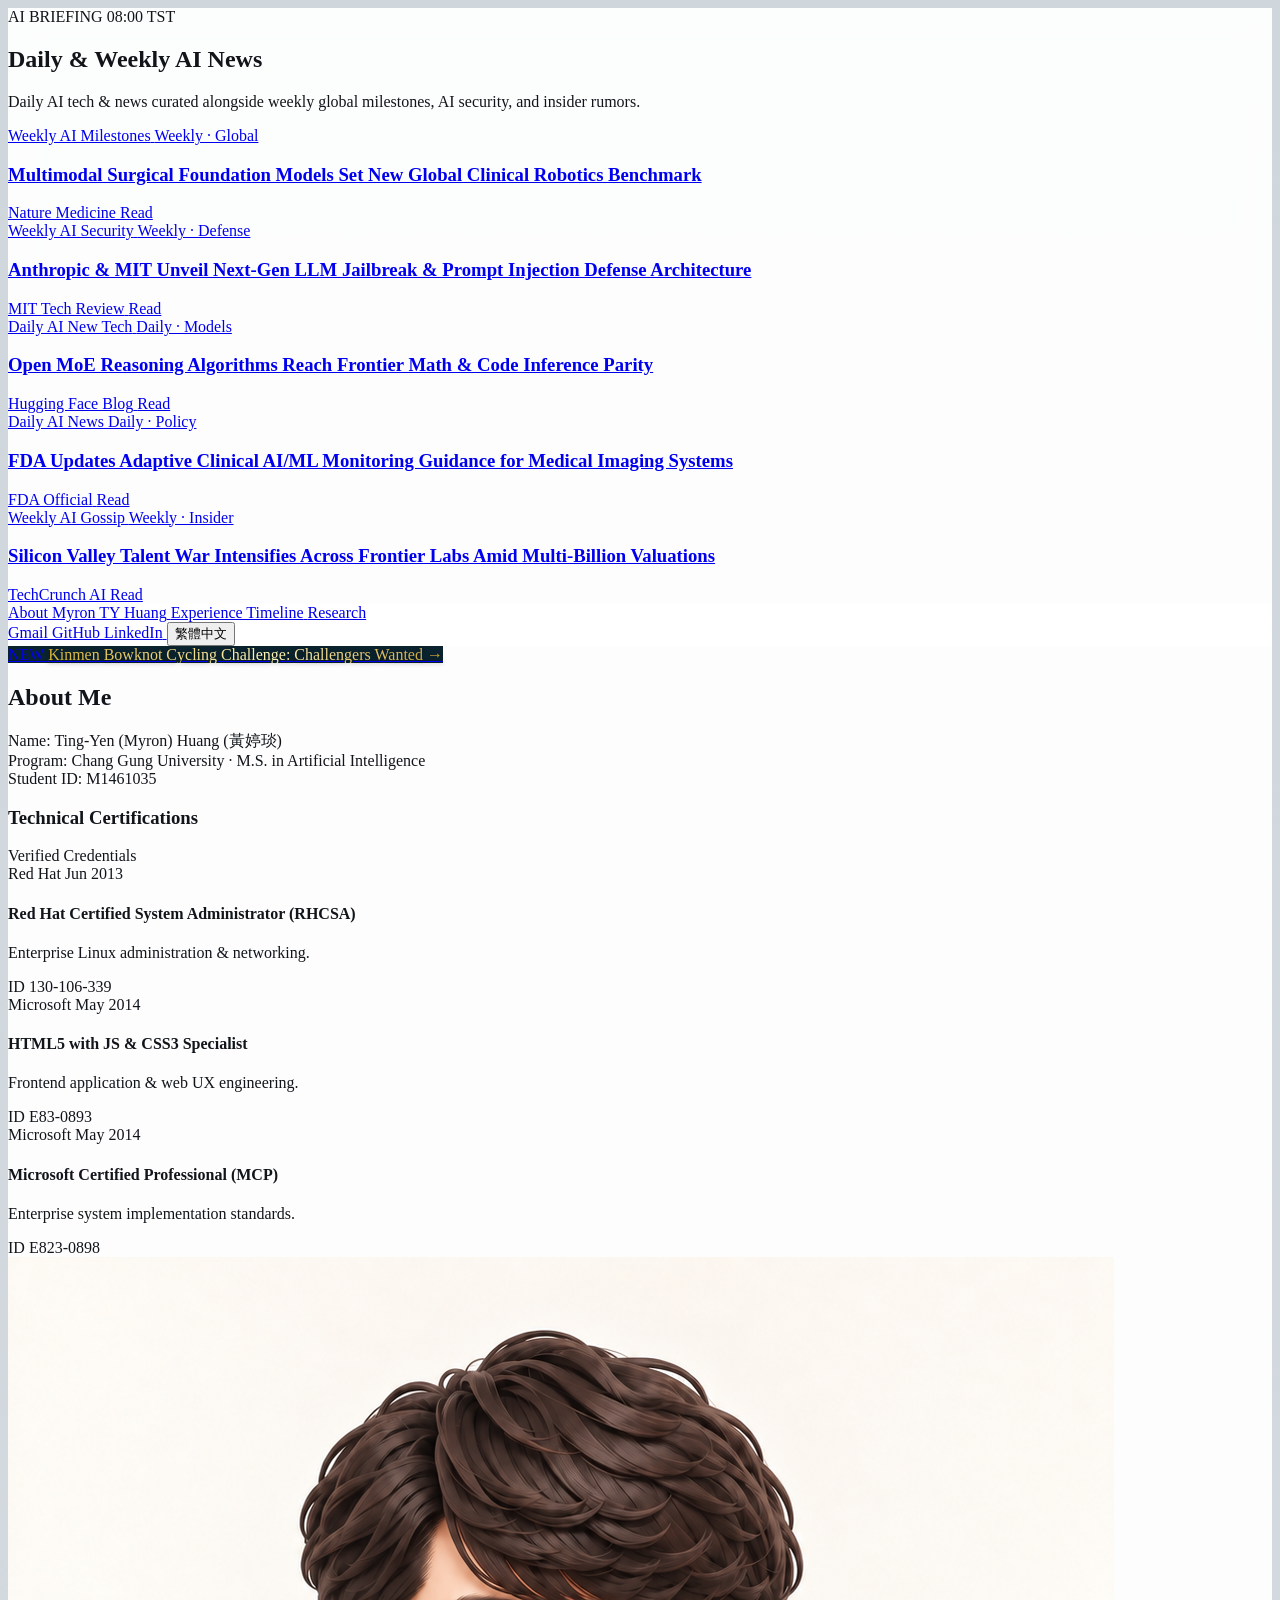
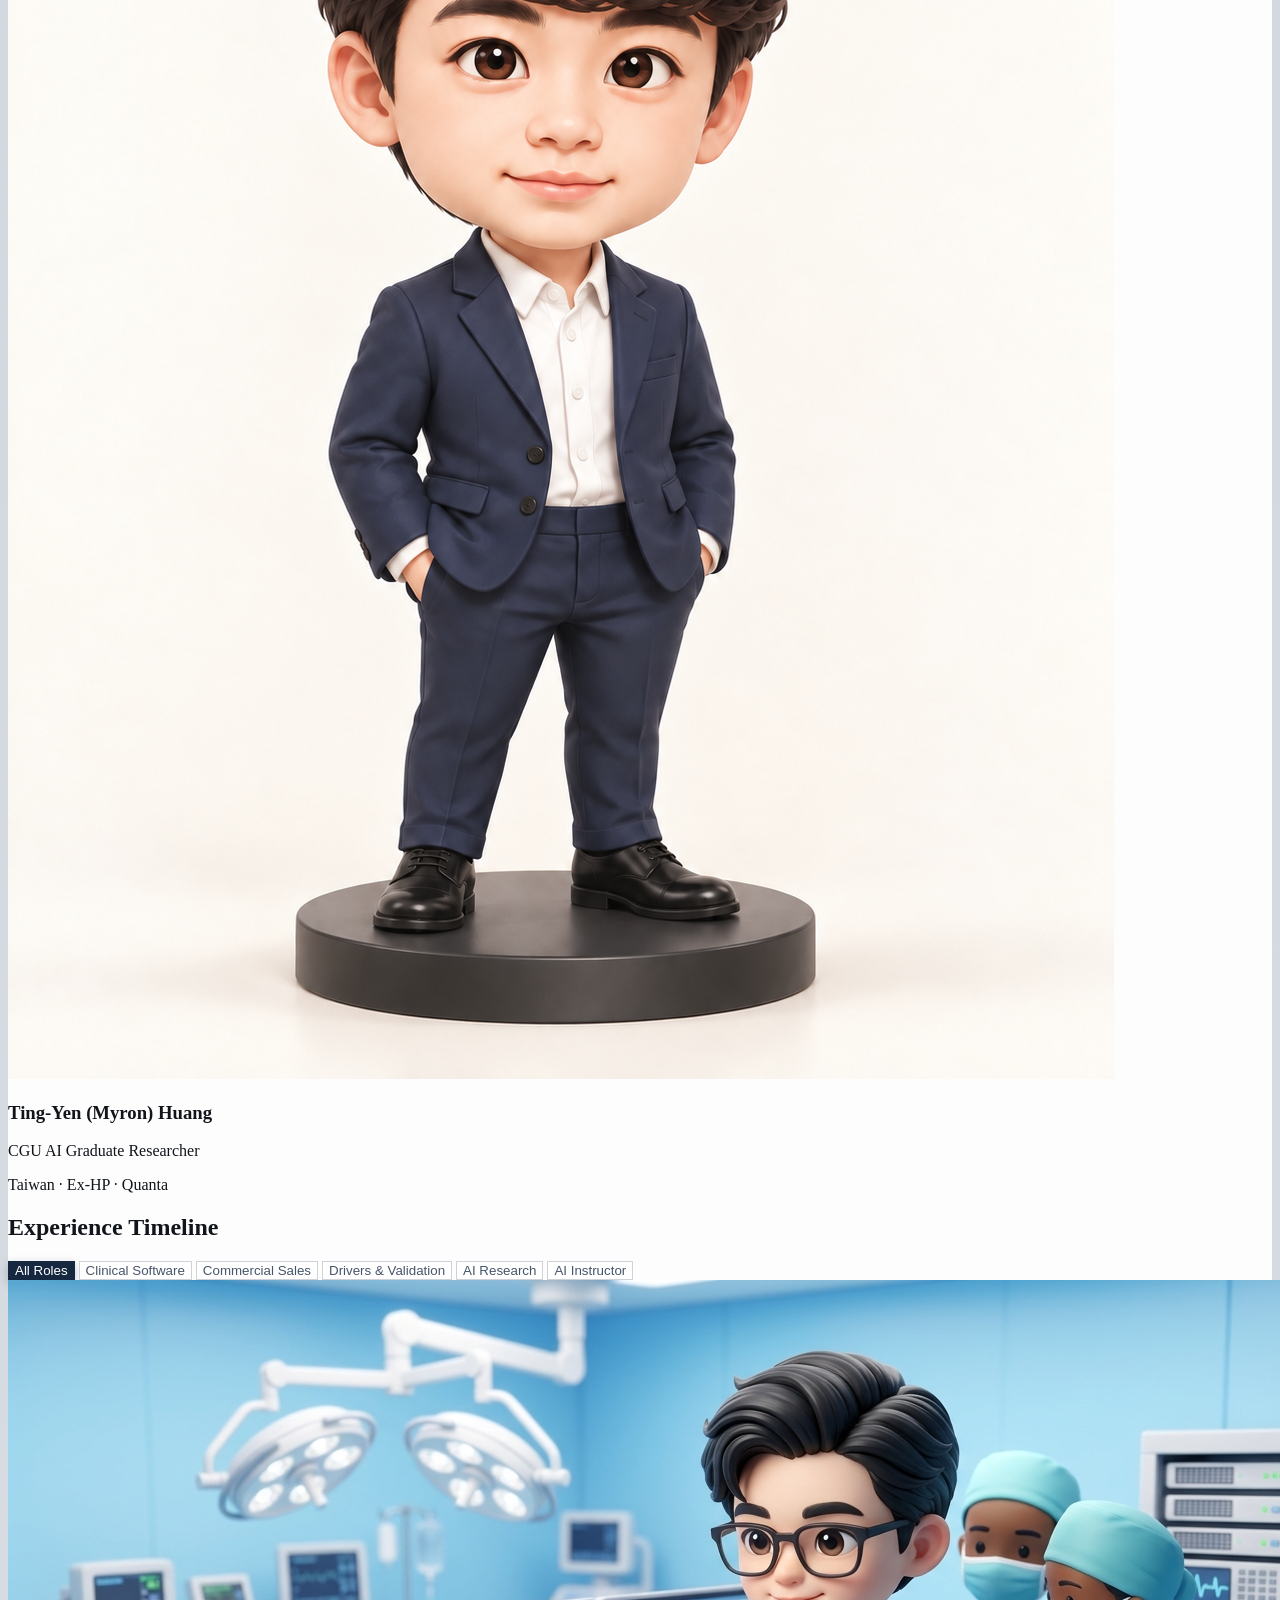
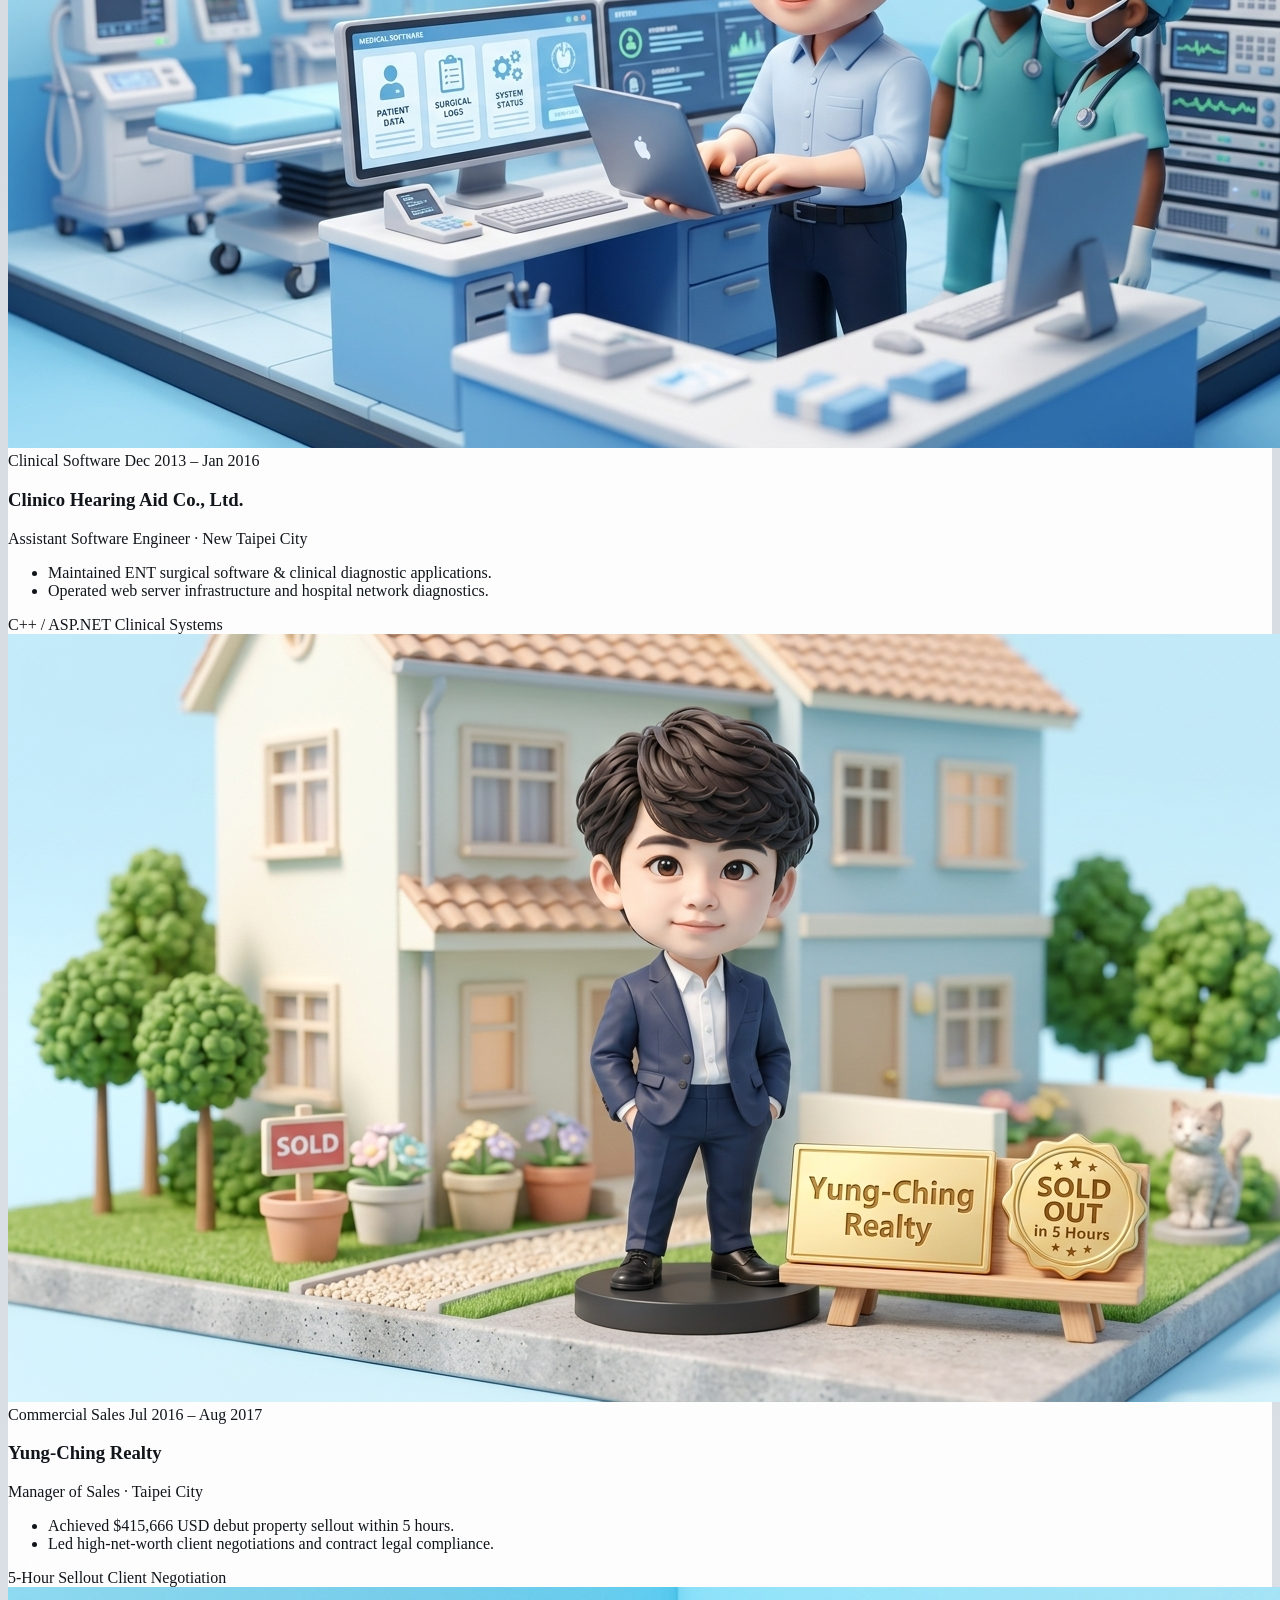
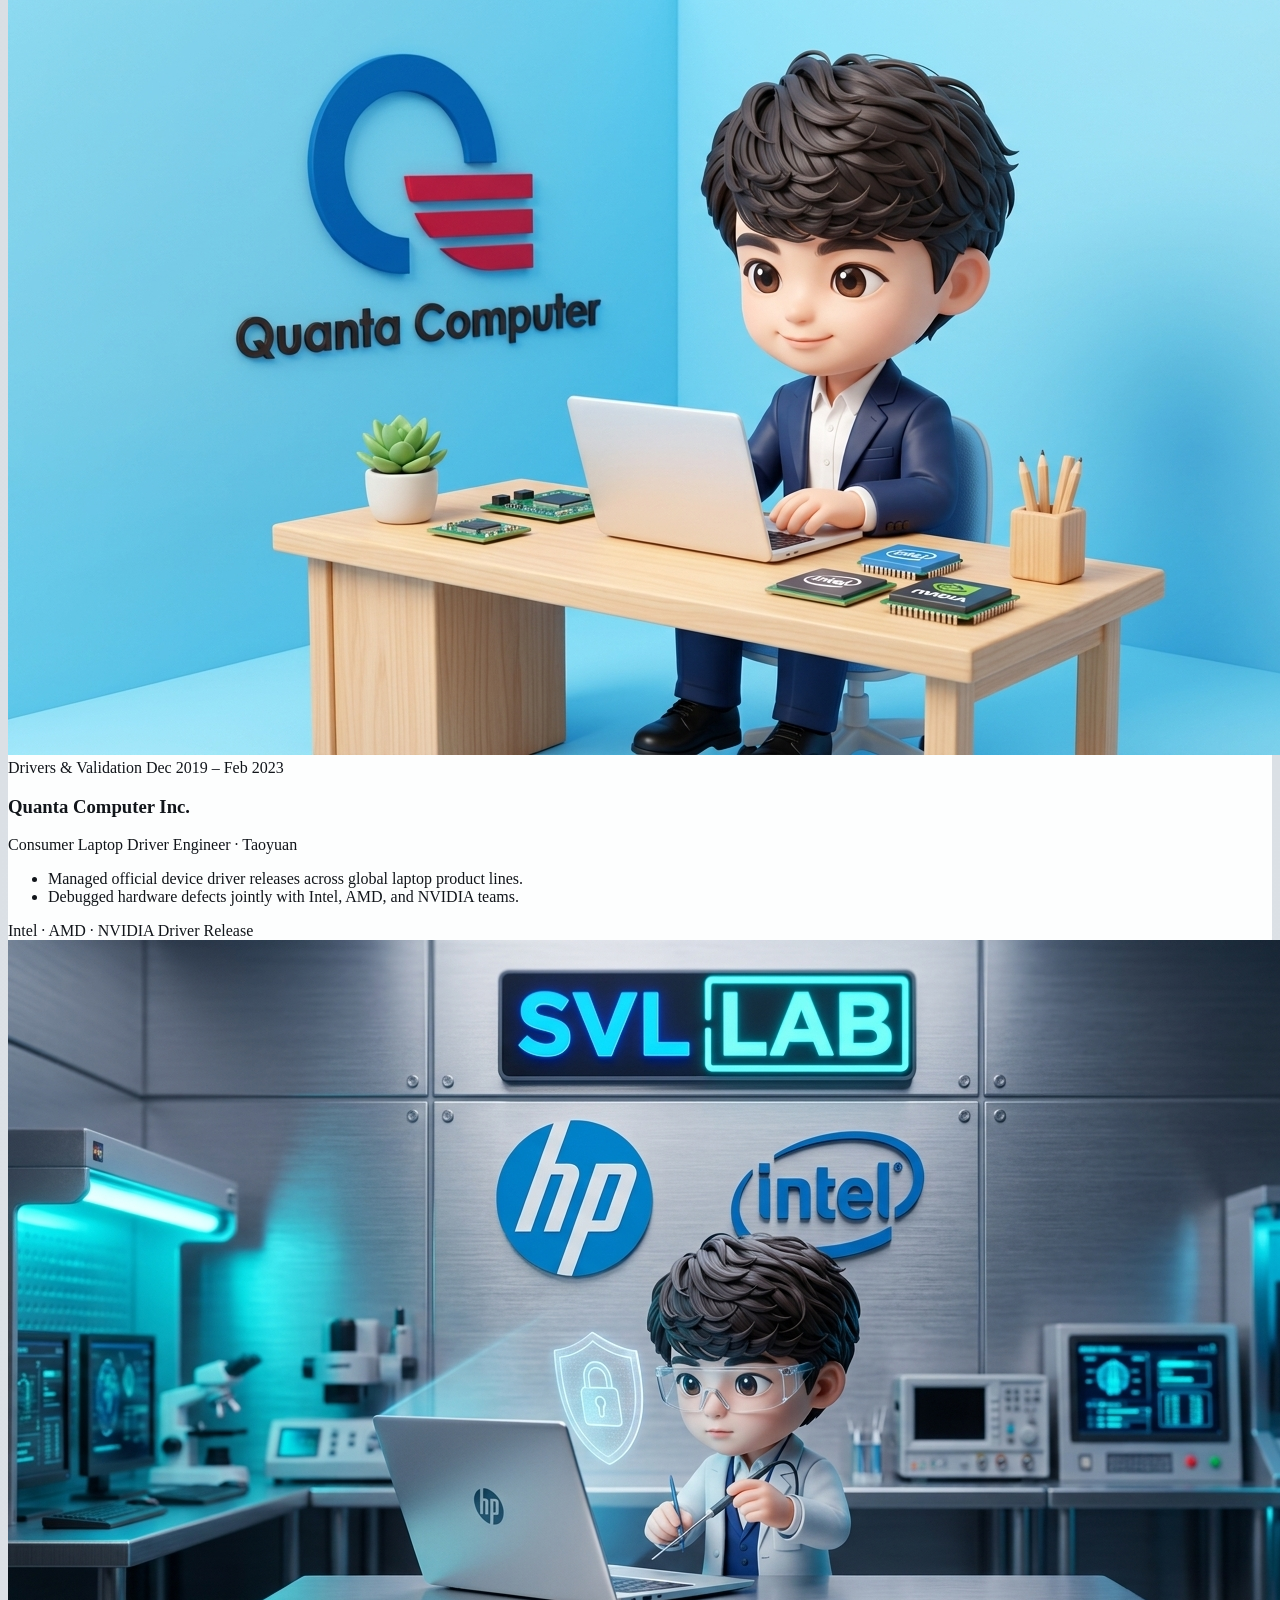
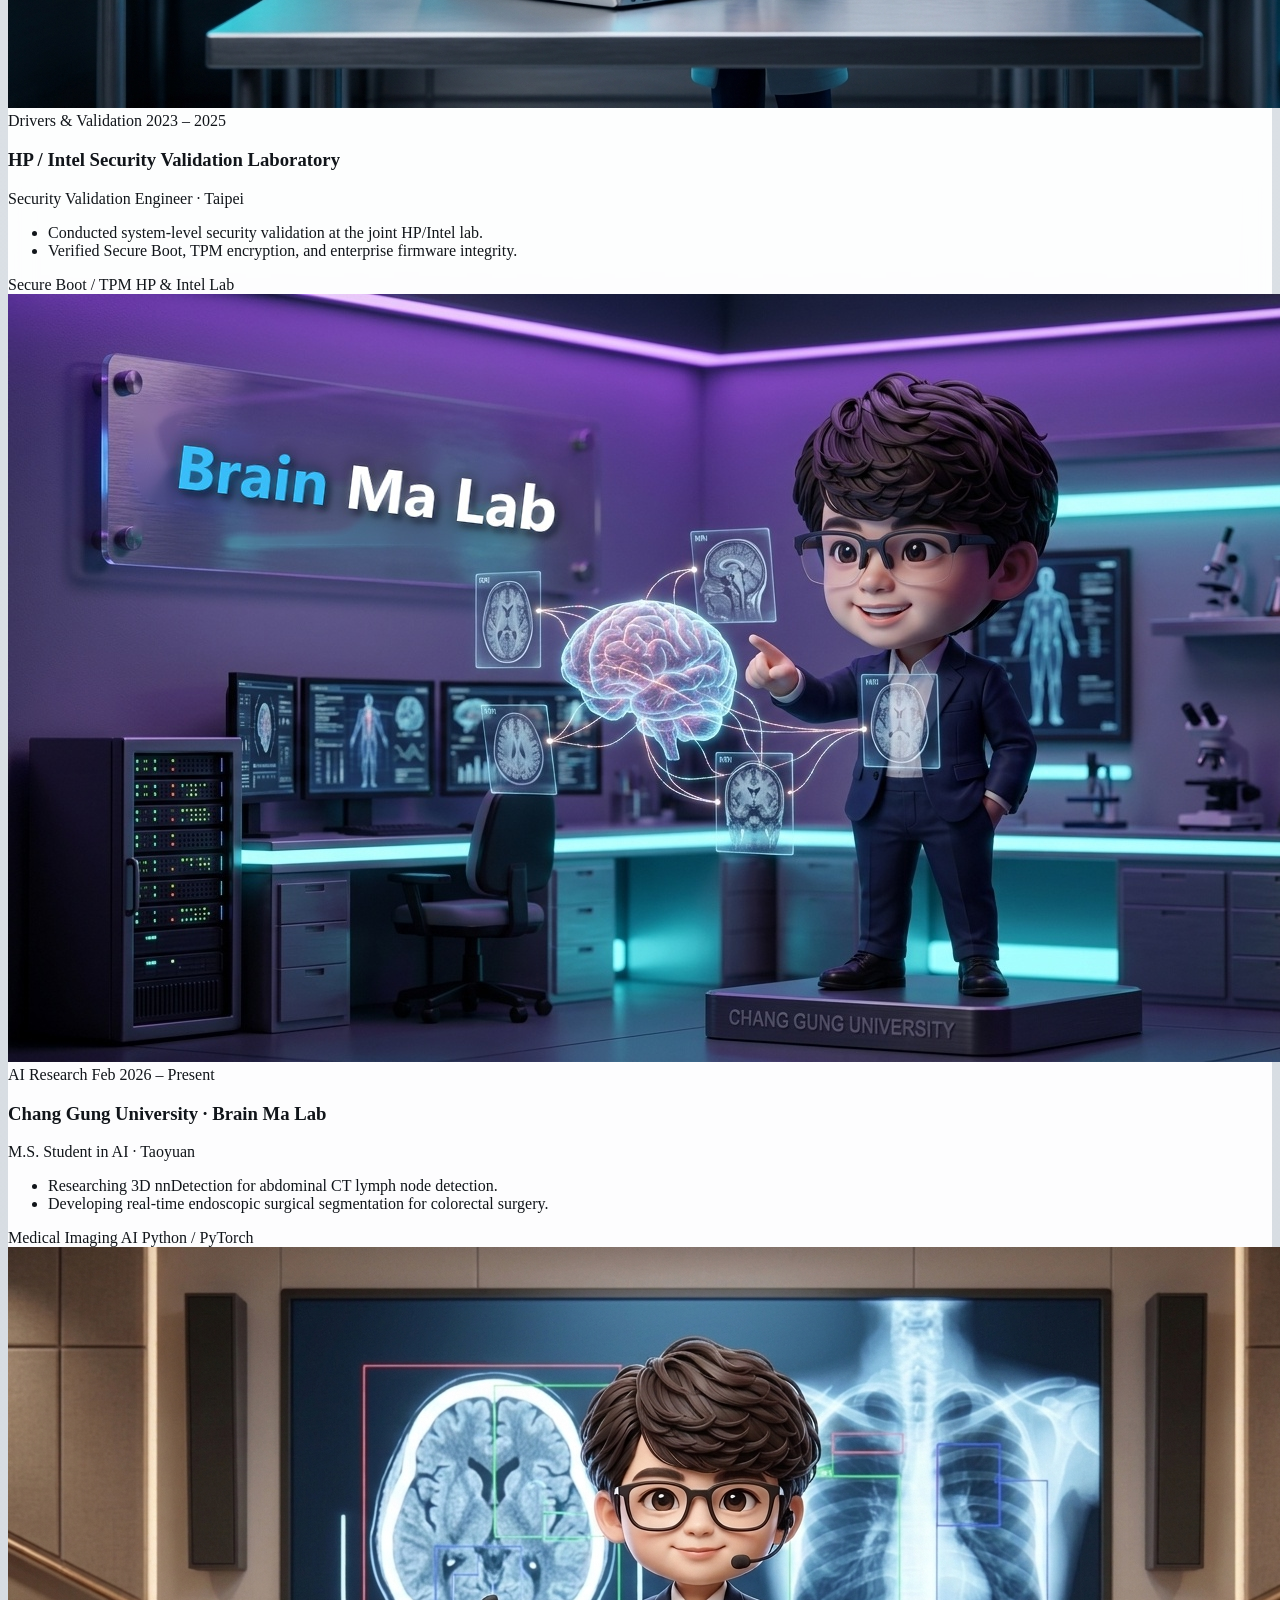
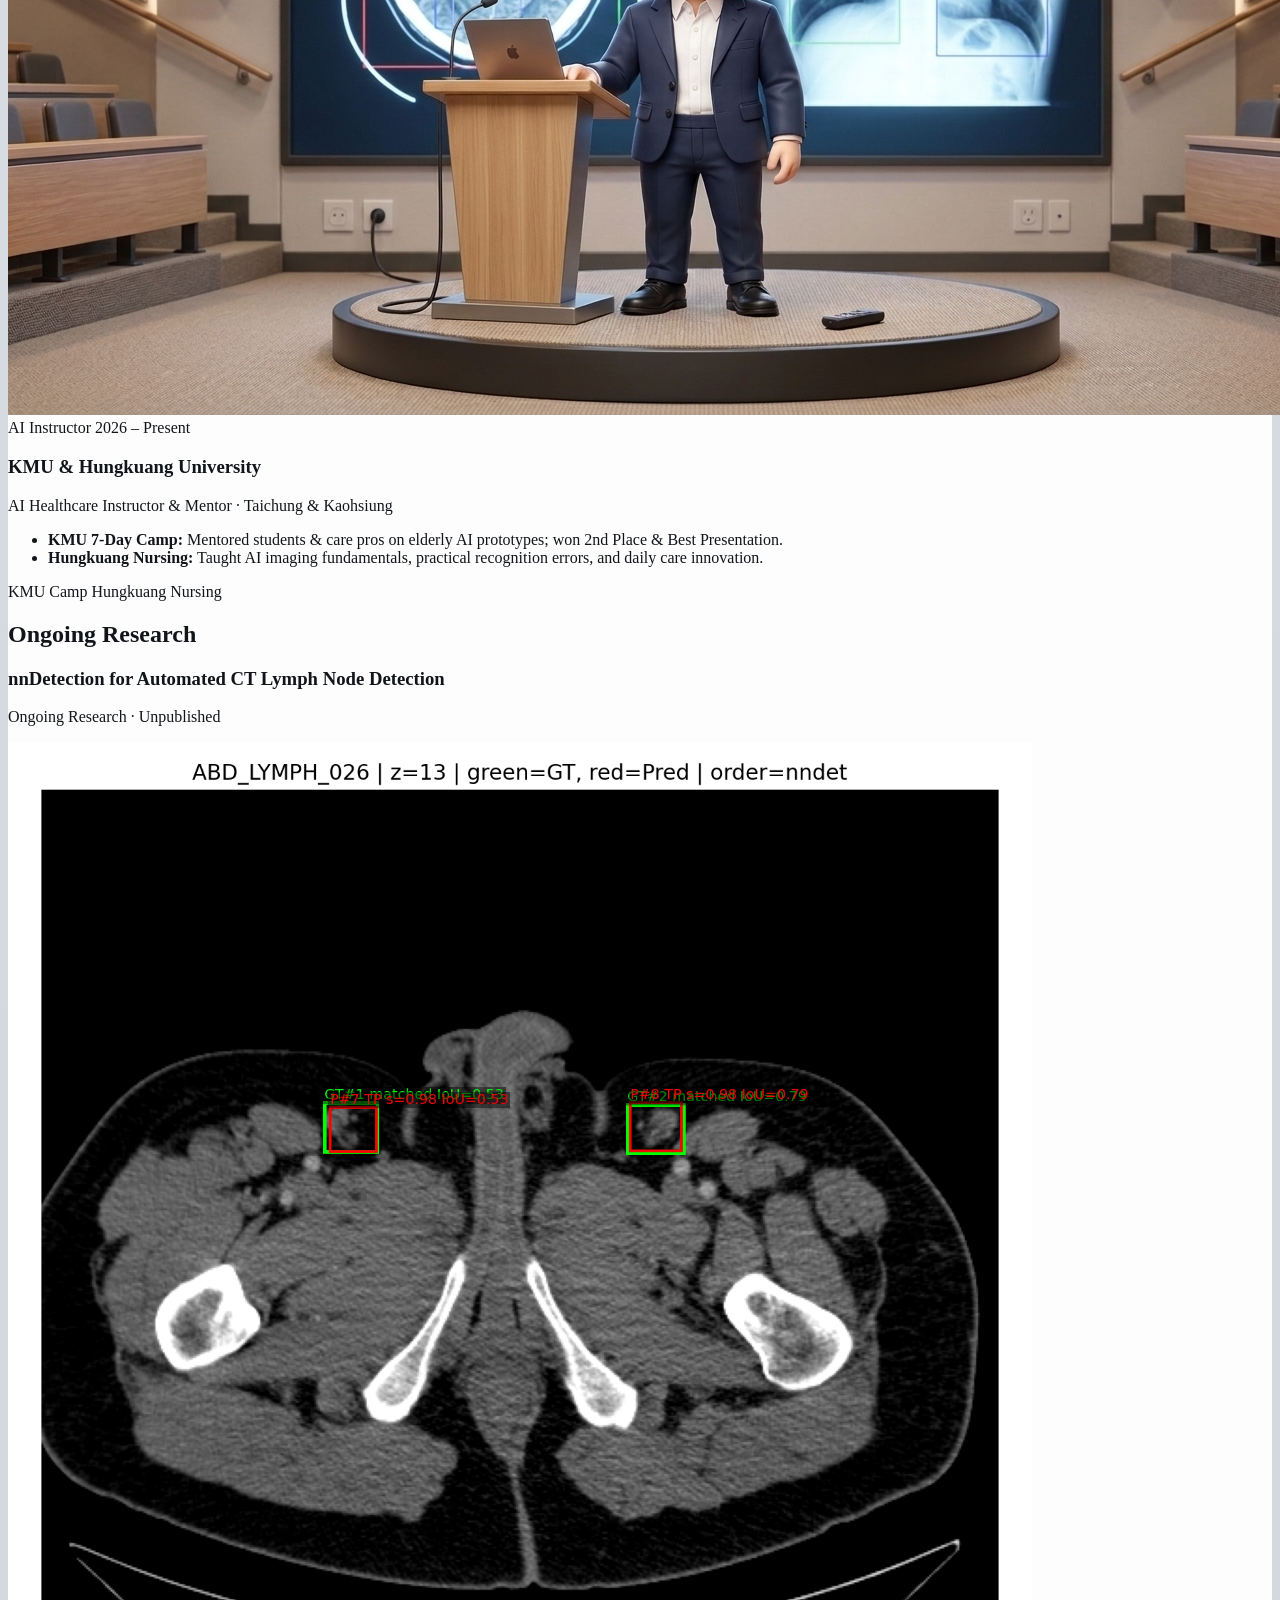
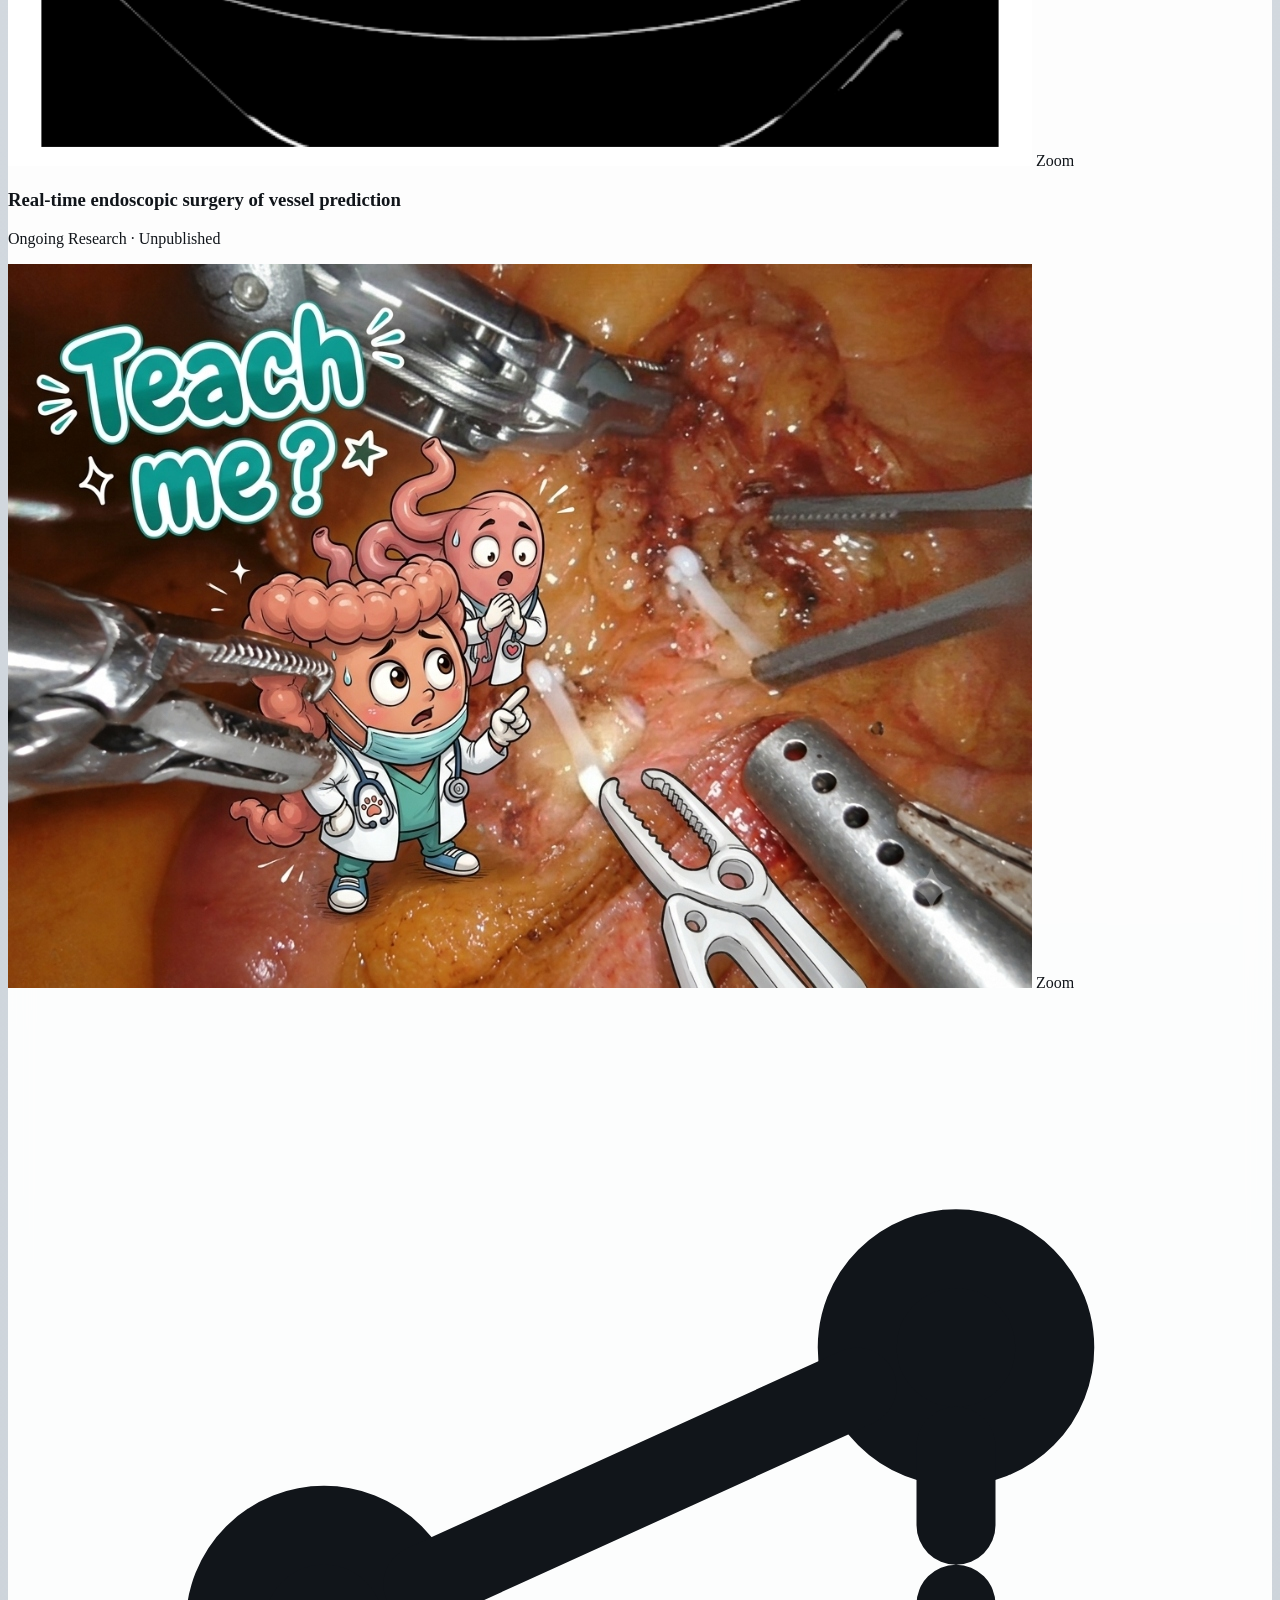
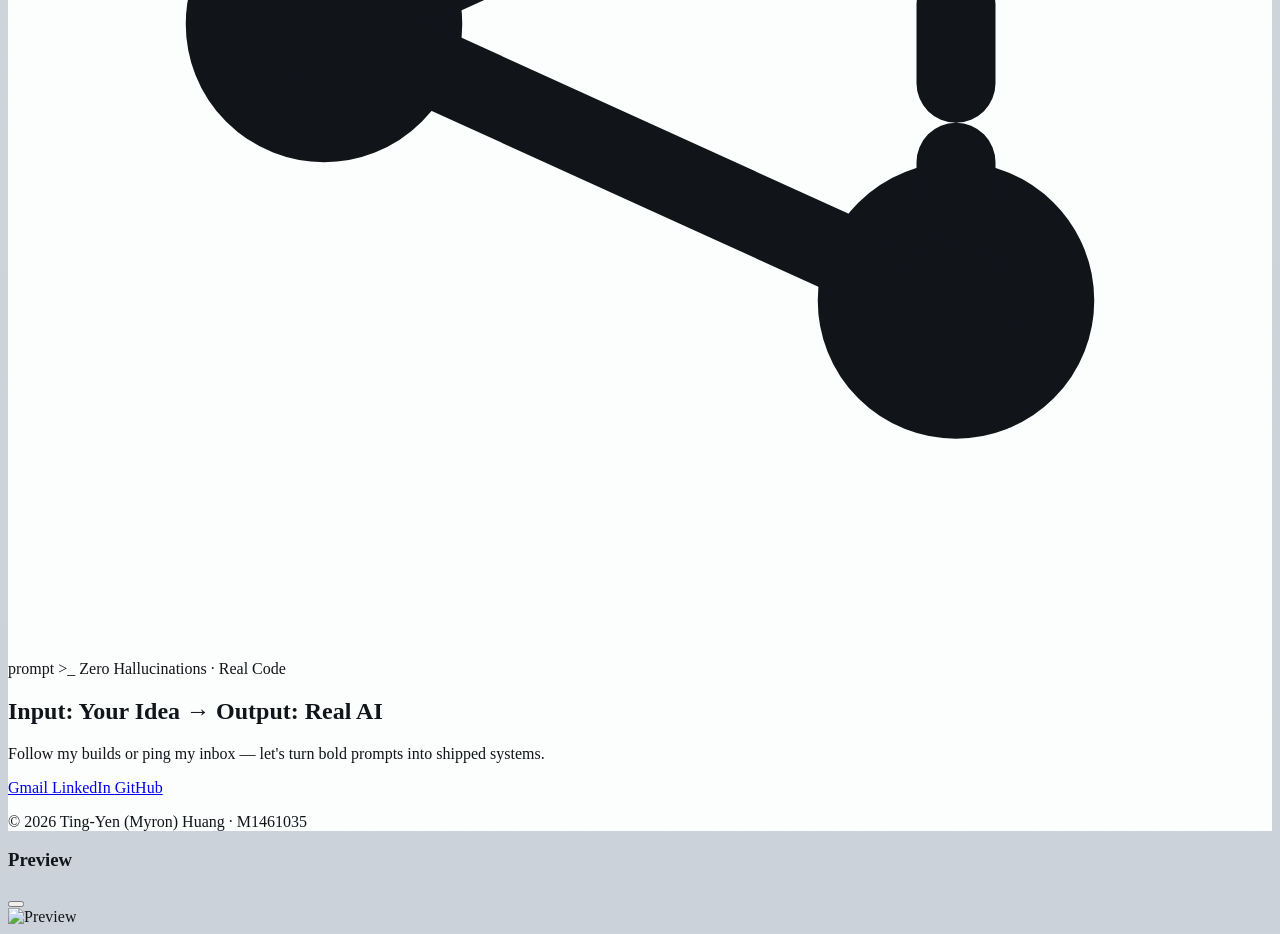
==== commit 3f0c0841: "fix: opaque solid white header with equidistant nav items, isolate AI Research filter from Instructo" ====
--- a/index.html
+++ b/index.html
@@ -13,7 +13,7 @@
   <link rel="preconnect" href="https://fonts.googleapis.com">
   <link rel="preconnect" href="https://fonts.gstatic.com" crossorigin>
   <link href="https://fonts.googleapis.com/css2?family=Plus+Jakarta+Sans:wght@400;500;600;700;800&display=swap" rel="stylesheet">
-  <link rel="stylesheet" href="style.css">
+  <link rel="stylesheet" href="style.css?v=6">
   <script>
     tailwind.config = {
       theme: {
@@ -164,27 +164,23 @@
       <!-- RIGHT COLUMN (2/3 Width): Personal Portfolio Main Content -->
       <div class="flex-1 min-w-0 space-y-5 xl:pl-5 xl:border-l xl:border-slate-300/80">
         
-        <!-- Sticky Navigation Header Bar (Sharp 12px Corners) -->
+        <!-- Sticky Navigation Header Bar (Solid Opaque White, No Transparency) -->
         <div class="sticky top-0 z-40 w-full">
-          <header class="glass-panel border border-slate-300/80 rounded-xl shadow-sm px-3 sm:px-4 h-14 flex items-center justify-between gap-2 w-full">
-            <!-- Combined Name & About Action Button -->
-            <a href="#about" id="nav-about-btn" class="flex items-center gap-1.5 px-2 py-1 rounded-lg bg-slate-100 hover:bg-slate-200 border border-slate-300/70 text-slate-900 transition-all group flex-shrink-0" title="About Me">
-              <div class="w-7 h-7 rounded-md bg-[#162840] flex items-center justify-center font-bold text-xs text-white flex-shrink-0">
-                MH
-              </div>
-              <span class="font-extrabold text-xs sm:text-sm tracking-tight text-slate-900 hidden sm:inline">Myron</span>
-              <span class="px-2 py-0.5 rounded-md text-xs font-bold bg-[#162840] text-white flex items-center gap-1">
-                <span data-i18n="nav-about">About</span>
-              </span>
-            </a>
-
-            <!-- Navigation Links (Experience & Research) -->
-            <nav class="hidden md:flex items-center gap-1 text-xs font-semibold text-slate-600 flex-shrink-0">
-              <a href="#experience" id="nav-experience-btn" class="px-2.5 py-1.5 rounded-lg hover:text-[#162840] hover:bg-slate-100 transition-all flex items-center gap-1.5 whitespace-nowrap">
-                <i data-lucide="clock" class="w-3.5 h-3.5 text-[#708090]"></i> <span data-i18n="nav-experience">Experience</span>
+          <header class="solid-header bg-white border border-slate-300 rounded-xl shadow-md px-3 sm:px-4 h-14 flex items-center justify-between gap-3 w-full">
+            
+            <!-- Equidistant Left-to-Right Navigation Links -->
+            <nav class="flex items-center gap-3 sm:gap-5 lg:gap-6 flex-shrink-0 overflow-x-auto scrollbar-none">
+              <a href="#about" id="nav-about-btn" class="inline-flex items-center gap-1.5 px-2.5 py-1.5 rounded-lg bg-[#162840] text-white text-xs font-bold hover:bg-[#233c5e] transition-all whitespace-nowrap">
+                <i data-lucide="user" class="w-3.5 h-3.5 text-slate-200"></i>
+                <span data-i18n="nav-about">About Myron TY Huang</span>
               </a>
-              <a href="#research-spotlight" id="nav-research-btn" class="px-2.5 py-1.5 rounded-lg hover:text-[#162840] hover:bg-slate-100 transition-all flex items-center gap-1.5 whitespace-nowrap">
-                <i data-lucide="microscope" class="w-3.5 h-3.5 text-[#708090]"></i> <span data-i18n="nav-research">Research</span>
+              <a href="#experience" id="nav-experience-btn" class="inline-flex items-center gap-1.5 px-2.5 py-1.5 rounded-lg text-xs font-bold text-slate-700 hover:text-[#162840] hover:bg-slate-100 transition-all whitespace-nowrap">
+                <i data-lucide="clock" class="w-3.5 h-3.5 text-[#708090]"></i>
+                <span data-i18n="nav-experience">Experience Timeline</span>
+              </a>
+              <a href="#research-spotlight" id="nav-research-btn" class="inline-flex items-center gap-1.5 px-2.5 py-1.5 rounded-lg text-xs font-bold text-slate-700 hover:text-[#162840] hover:bg-slate-100 transition-all whitespace-nowrap">
+                <i data-lucide="microscope" class="w-3.5 h-3.5 text-[#708090]"></i>
+                <span data-i18n="nav-research">Research</span>
               </a>
             </nav>
 
@@ -193,7 +189,7 @@
               <a href="mailto:fttmp66@gmail.com"
                  class="inline-flex items-center justify-center text-center gap-1 px-2.5 h-8 text-xs font-bold rounded-lg bg-white text-slate-700 hover:text-[#162840] border border-slate-300 transition-all" title="Email: fttmp66@gmail.com">
                 <i data-lucide="mail" class="w-3.5 h-3.5 text-[#708090]"></i>
-                <span class="leading-none">Gmail</span>
+                <span class="leading-none hidden sm:inline">Gmail</span>
               </a>
 
               <a href="https://github.com/fttmp66-0c0o0d0e0r0/myron-huang-portfolio" target="_blank" rel="noopener noreferrer" id="github-link"
@@ -219,14 +215,14 @@
         <!-- Main Portfolio Content -->
         <main class="relative z-10 w-full pb-8 space-y-10">
 
-          <!-- TOP RIGHT: Eye-Catching Kinmen Recruitment Badge linking to Page 2 (Teal/Cyan/White/Dark GIF-like Flash) -->
+          <!-- TOP RIGHT: Kinmen Recruitment Badge (Dark Base + Metallic Gold Shimmering Text + Flashing NEW Pill) -->
           <div class="flex items-center justify-end">
             <a href="kinmen.html" id="kinmen-campaign-badge"
-               class="kinmen-flash-badge inline-flex items-center gap-2.5 px-4 py-2 rounded-lg text-white text-xs sm:text-sm font-extrabold border-2 transition-all">
+               class="kinmen-flash-badge inline-flex items-center gap-2.5 px-4 py-2 rounded-lg bg-[#0b232e] border-2 border-teal-400 shadow-md transition-all">
               <span id="kinmen-new-pill" class="kinmen-new-pill px-1.5 py-0.5 rounded bg-teal-300 text-[#0b232e] text-[10px] font-black tracking-wider uppercase">
                 NEW
               </span>
-              <span class="tracking-tight" data-i18n="kinmen-recruit-btn">Kinmen Bowknot Cycling Challenge: Challengers Wanted →</span>
+              <span class="metallic-gold-text font-extrabold text-xs sm:text-sm tracking-tight" data-i18n="kinmen-recruit-btn">Kinmen Bowknot Cycling Challenge: Challengers Wanted →</span>
             </a>
           </div>
 
@@ -365,7 +361,7 @@
                   Drivers &amp; Validation
                 </button>
                 <button class="filter-btn px-3 py-1.5 rounded-lg text-xs font-bold transition-all whitespace-nowrap" data-filter="ai" data-i18n="filter-ai">
-                  AI / Research
+                  AI Research
                 </button>
                 <button class="filter-btn px-3 py-1.5 rounded-lg text-xs font-bold transition-all whitespace-nowrap" data-filter="instructor" data-i18n="filter-instructor">
                   AI Instructor
@@ -492,7 +488,7 @@
                 </div>
               </div>
 
-              <!-- 5. Chang Gung University AI / Research (Feb 2026 – Present) [Order: Research first!] -->
+              <!-- 5. Chang Gung University AI Research (Feb 2026 – Present) -->
               <div id="research" class="experience-card bg-white border border-slate-200 hover:border-[#708090] rounded-xl overflow-hidden shadow-xs group scroll-mt-24" data-category="ai">
                 <div class="flex flex-col lg:flex-row items-stretch">
                   <div class="lg:w-5/12 relative overflow-hidden bg-slate-100 h-56 sm:h-64 lg:h-auto lg:min-h-[230px]">
@@ -501,7 +497,7 @@
                   <div class="lg:w-7/12 p-5 sm:p-6 flex flex-col justify-between space-y-3 min-w-0">
                     <div>
                       <div class="flex items-center justify-between gap-2 mb-1.5">
-                        <span class="px-2 py-0.5 rounded-md text-[11px] font-bold bg-slate-100 text-[#162840] border border-slate-200" data-i18n="exp5-cat">AI / Research</span>
+                        <span class="px-2 py-0.5 rounded-md text-[11px] font-bold bg-slate-100 text-[#162840] border border-slate-200" data-i18n="exp5-cat">AI Research</span>
                         <span class="text-xs font-mono font-semibold text-slate-600" data-i18n="exp5-date">Feb 2026 – Present</span>
                       </div>
                       <h3 class="text-lg sm:text-xl font-extrabold text-slate-900 leading-tight" data-i18n="exp5-org">Chang Gung University · Brain Ma Lab</h3>
@@ -521,8 +517,8 @@
                 </div>
               </div>
 
-              <!-- 6. Medical AI Instructor (2026 – Present) [Order: AI Instructor after AI Research, Uniform full height] -->
-              <div class="experience-card bg-white border border-slate-200 hover:border-[#708090] rounded-xl overflow-hidden shadow-xs group" data-category="instructor ai">
+              <!-- 6. Medical AI Instructor (2026 – Present) [Category: instructor ONLY so AI Research filter hides it] -->
+              <div class="experience-card bg-white border border-slate-200 hover:border-[#708090] rounded-xl overflow-hidden shadow-xs group" data-category="instructor">
                 <div class="flex flex-col lg:flex-row items-stretch">
                   <div class="lg:w-5/12 relative overflow-hidden bg-slate-100 h-56 sm:h-64 lg:h-auto lg:min-h-[230px]">
                     <img src="./assets/chibi-instructor.jpg" alt="AI Lecturer Diorama" class="w-full h-full lg:absolute lg:inset-0 object-cover object-center group-hover:scale-105 transition-transform duration-700">
@@ -589,7 +585,7 @@
               <div class="research-card bg-white border border-slate-200 rounded-xl p-5 shadow-xs flex flex-col justify-between space-y-4">
                 <div>
                   <h3 class="text-base sm:text-lg font-extrabold text-slate-900 leading-snug line-clamp-2" data-i18n="res2-title">
-                    Real-Time Endoscopic Surgical Segmentation (Colorectal Surgery)
+                    Real-time endoscopic surgery of vessel prediction
                   </h3>
                   <p class="text-xs font-medium text-[#708090] mt-1" data-i18n="res-unpublished">
                     Ongoing Research · Unpublished
@@ -598,8 +594,8 @@
 
                 <!-- Properly Scaled Image Below Title with Lightbox Zoom -->
                 <div class="relative overflow-hidden rounded-lg bg-slate-950 border border-slate-200 aspect-[4/3] w-full flex items-center justify-center p-2 cursor-pointer poster-lightbox-trigger group"
-                     data-img="./assets/research-laparoscopic-vessel.jpg" data-title="Real-Time Endoscopic Surgical Segmentation (Colorectal Surgery)">
-                  <img src="./assets/research-laparoscopic-vessel.jpg" alt="Real-Time Endoscopic Surgical Segmentation" class="w-full h-full object-contain group-hover:scale-102 transition-transform duration-300">
+                     data-img="./assets/research-laparoscopic-vessel.jpg" data-title="Real-time endoscopic surgery of vessel prediction">
+                  <img src="./assets/research-laparoscopic-vessel.jpg" alt="Real-time endoscopic surgery of vessel prediction" class="w-full h-full object-contain group-hover:scale-102 transition-transform duration-300">
                   <span class="absolute bottom-2.5 right-2.5 bg-white/95 text-slate-900 px-2.5 py-1 rounded-md text-[11px] font-bold border border-slate-300 shadow-sm flex items-center gap-1">
                     <i data-lucide="zoom-in" class="w-3.5 h-3.5 text-[#162840]"></i> <span data-i18n="km-zoom">Zoom</span>
                   </span>
@@ -609,27 +605,45 @@
             </div>
           </section>
 
-          <!-- CONTACT SECTION (Crisp Architectural 12px Card) -->
+          <!-- CONTACT SECTION (3-4 Shades Lighter Morandi Slate-Blue + Creative AI Slogan & Prompt Graphic) -->
           <section id="contact">
-            <div class="bg-[#162840] text-white rounded-xl p-6 sm:p-8 shadow-sm flex flex-col sm:flex-row sm:items-center justify-between gap-4">
-              <div>
-                <h2 class="text-xl sm:text-2xl font-extrabold tracking-tight" data-i18n="contact-title">
-                  Let's Connect &amp; Discuss New Possibilities
-                </h2>
-                <p class="text-xs text-slate-300 mt-1">Taoyuan &amp; Taipei, Taiwan</p>
-              </div>
-
-              <div class="flex flex-wrap gap-2.5 items-center">
+            <div class="bg-gradient-to-r from-[#5f758b] via-[#6d8399] to-[#7c92a8] text-white rounded-xl p-6 sm:p-7 shadow-sm border border-slate-300/60 flex flex-col md:flex-row md:items-center justify-between gap-5">
+              <div class="flex items-center gap-4">
+                <!-- Creative AI Neural / Prompt Node Visual -->
+                <div class="hidden sm:flex w-14 h-14 rounded-xl bg-white/15 border border-white/30 items-center justify-center flex-shrink-0 shadow-xs">
+                  <svg class="w-8 h-8 text-white" viewBox="0 0 32 32" fill="none" stroke="currentColor" stroke-width="2" stroke-linecap="round" stroke-linejoin="round">
+                    <circle cx="8" cy="16" r="2.5" fill="currentColor" />
+                    <circle cx="24" cy="9" r="2.5" fill="currentColor" />
+                    <circle cx="24" cy="23" r="2.5" fill="currentColor" />
+                    <path d="M10.5 15 L21.5 10" />
+                    <path d="M10.5 17 L21.5 22" />
+                    <path d="M24 11.5 V20.5" stroke-dasharray="2 2" />
+                  </svg>
+                </div>
+                <div>
+                  <div class="inline-flex items-center gap-1.5 px-2 py-0.5 rounded bg-white/20 text-[10px] font-mono font-bold tracking-wider uppercase mb-1">
+                    <span>prompt &gt;_</span> <span data-i18n="contact-tag">Zero Hallucinations · Real Code</span>
+                  </div>
+                  <h2 class="text-lg sm:text-2xl font-extrabold tracking-tight leading-snug" data-i18n="contact-title">
+                    Input: Your Idea &rarr; Output: Real AI
+                  </h2>
+                  <p class="text-xs text-slate-100 mt-0.5" data-i18n="contact-sub">
+                    Follow my builds or ping my inbox — let's turn bold prompts into shipped systems.
+                  </p>
+                </div>
+              </div>
+
+              <div class="flex flex-wrap gap-2.5 items-center flex-shrink-0">
                 <a href="mailto:fttmp66@gmail.com"
-                   class="inline-flex items-center gap-1.5 px-4 py-2 rounded-lg bg-white text-slate-900 font-bold text-xs hover:bg-slate-100 transition-all">
+                   class="inline-flex items-center gap-1.5 px-4 py-2 rounded-lg bg-white text-slate-900 font-bold text-xs hover:bg-slate-100 transition-all shadow-xs">
                   <i data-lucide="mail" class="w-4 h-4 text-[#708090]"></i> Gmail
                 </a>
                 <a href="https://www.linkedin.com/in/%E9%BB%83%E5%A9%B7%E7%90%B0-ting-yen-huang-57aa9772/" target="_blank" rel="noopener noreferrer"
-                   class="inline-flex items-center gap-1.5 px-4 py-2 rounded-lg bg-white text-[#0077b5] font-bold text-xs hover:bg-slate-100 transition-all">
+                   class="inline-flex items-center gap-1.5 px-4 py-2 rounded-lg bg-white text-[#0077b5] font-bold text-xs hover:bg-slate-100 transition-all shadow-xs">
                   <i data-lucide="linkedin" class="w-4 h-4"></i> LinkedIn
                 </a>
                 <a href="https://github.com/fttmp66-0c0o0d0e0r0/myron-huang-portfolio" target="_blank" rel="noopener noreferrer"
-                   class="inline-flex items-center gap-1.5 px-4 py-2 rounded-lg bg-[#11151a] text-white border border-slate-700 font-bold text-xs hover:bg-slate-800 transition-all">
+                   class="inline-flex items-center gap-1.5 px-4 py-2 rounded-lg bg-[#162840] text-white border border-white/25 font-bold text-xs hover:bg-[#11151a] transition-all shadow-xs">
                   <i data-lucide="github" class="w-4 h-4"></i> GitHub
                 </a>
               </div>
@@ -666,6 +680,6 @@
     </div>
   </div>
 
-<script src="script.js"></script>
+<script src="script.js?v=6"></script>
 </body>
 </html>
--- a/style.css
+++ b/style.css
@@ -25,9 +25,15 @@
   -moz-osx-font-smoothing: grayscale;
 }
 
-/* Cross-browser Backdrop Glass Support */
+/* Solid Opaque Header Bar (Never transparent on scroll) */
+.solid-header {
+  background-color: #ffffff !important;
+  opacity: 1 !important;
+}
+
+/* Cross-browser Backdrop Glass Support for outer master panel */
 .glass-panel {
-  background-color: rgba(255, 255, 255, 0.92);
+  background-color: rgba(255, 255, 255, 0.94);
   -webkit-backdrop-filter: blur(12px);
   backdrop-filter: blur(12px);
 }
@@ -45,7 +51,7 @@
 /* Focus Highlight without clipping text (Safe on Safari, Firefox, Chrome, Edge) */
 .section-focus-active {
   box-shadow: 0 0 0 3px #162840, 0 12px 30px rgba(22, 40, 64, 0.16) !important;
-  background-color: rgba(255, 255, 255, 0.72);
+  background-color: rgba(255, 255, 255, 0.85);
   transition: box-shadow 0.3s ease, background-color 0.3s ease;
 }
 
@@ -73,7 +79,7 @@
   box-shadow: 0 3px 10px rgba(22, 40, 64, 0.25);
 }
 
-/* Eye-catching Top-Right Kinmen Recruitment Tag: GIF-like Flash & Gleam */
+/* Eye-catching Top-Right Kinmen Recruitment Tag: Dark Navy-Teal + GIF-like Flash + Metallic Gold Text */
 @keyframes kinmenBeaconPulse {
   0%, 100% {
     background-color: #0b232e;
@@ -98,9 +104,19 @@
   }
 }
 
+@keyframes goldShine {
+  0% {
+    background-position: 0% 50%;
+  }
+  100% {
+    background-position: 200% 50%;
+  }
+}
+
 .kinmen-flash-badge {
   position: relative;
   overflow: hidden;
+  background-color: #0b232e !important;
   animation: kinmenBeaconPulse 1.1s steps(2, end) infinite;
 }
 
@@ -111,10 +127,21 @@
   left: -60%;
   width: 45%;
   height: 100%;
-  background: linear-gradient(90deg, transparent, rgba(255, 255, 255, 0.32), transparent);
+  background: linear-gradient(90deg, transparent, rgba(255, 255, 255, 0.28), transparent);
   transform: skewX(-20deg);
   animation: kinmenShimmer 2.2s infinite;
   pointer-events: none;
+}
+
+.metallic-gold-text {
+  background: linear-gradient(110deg, #d4af37 0%, #fff4b8 28%, #c5962c 52%, #fef0a6 76%, #d4af37 100%);
+  background-size: 200% auto;
+  -webkit-background-clip: text;
+  background-clip: text;
+  color: #f6d365;
+  -webkit-text-fill-color: transparent;
+  filter: drop-shadow(0 1px 2px rgba(0, 0, 0, 0.45));
+  animation: goldShine 2.4s linear infinite;
 }
 
 .kinmen-new-pill {
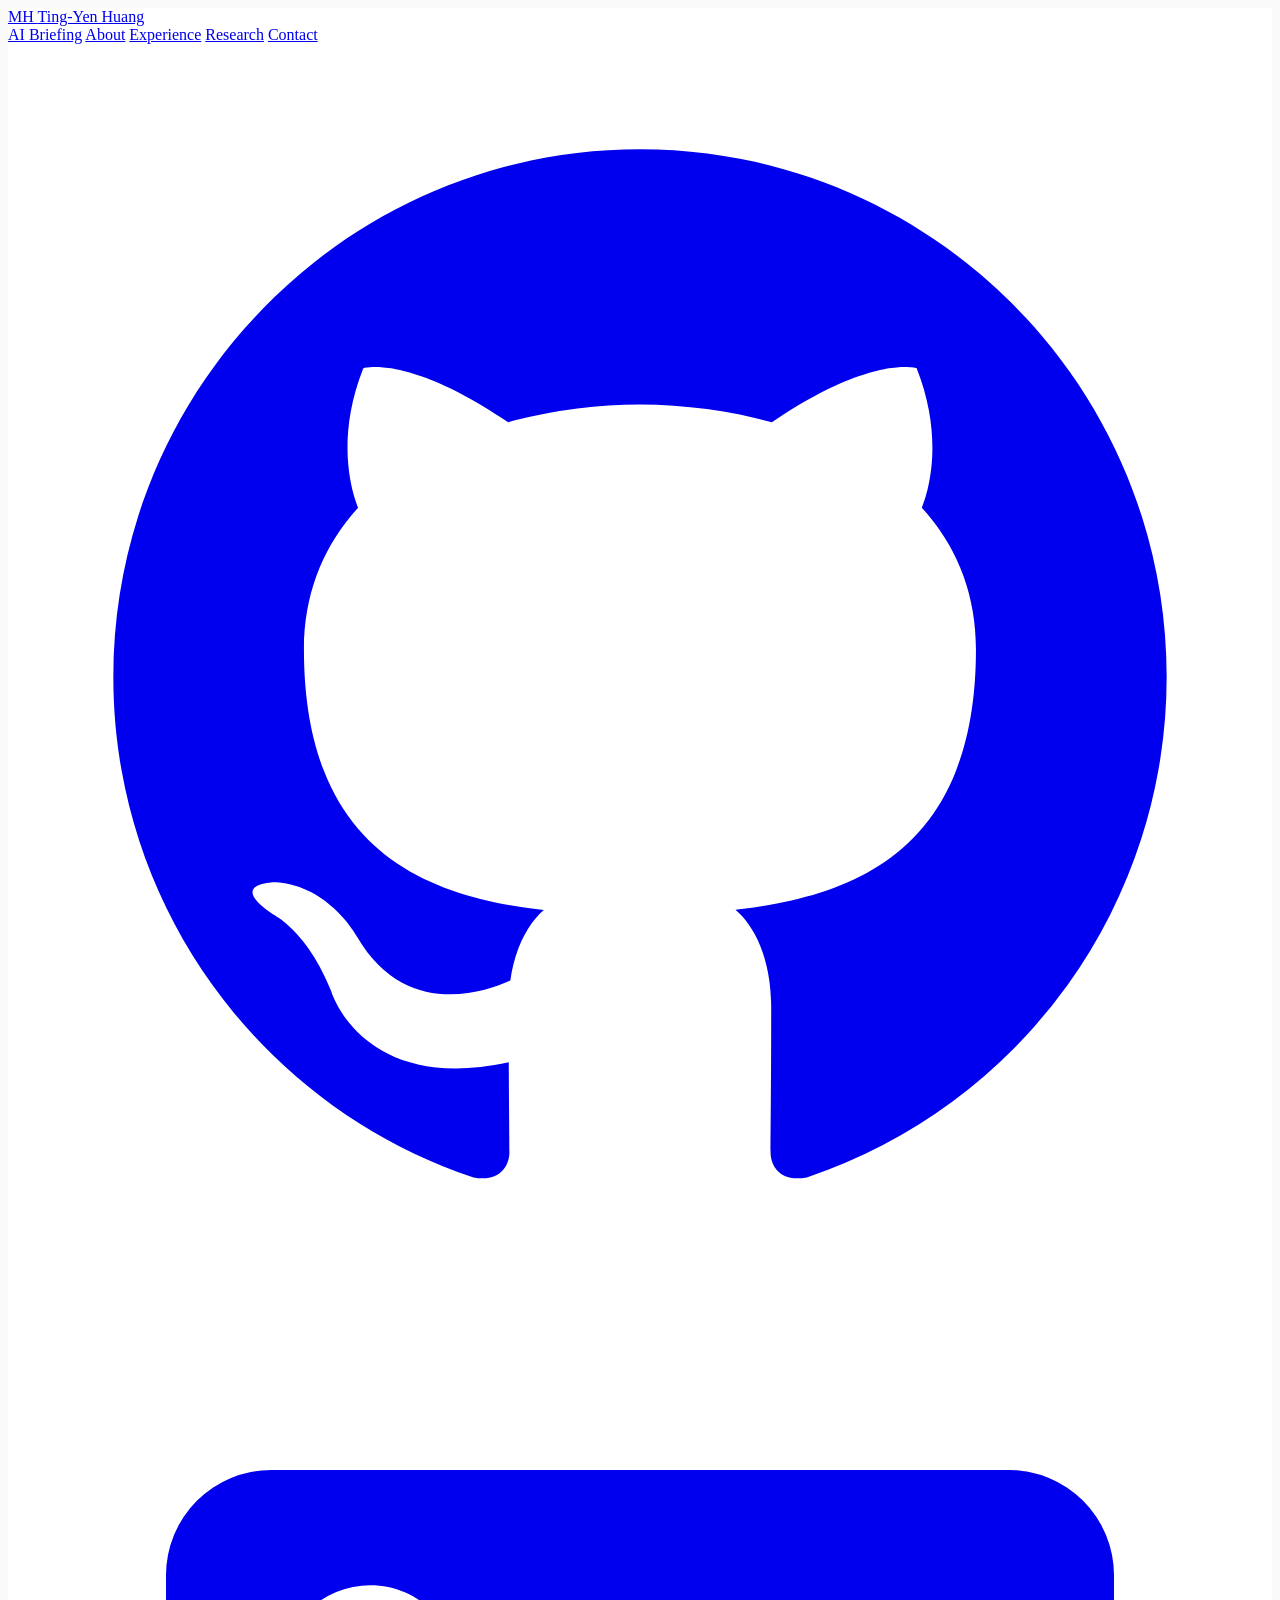
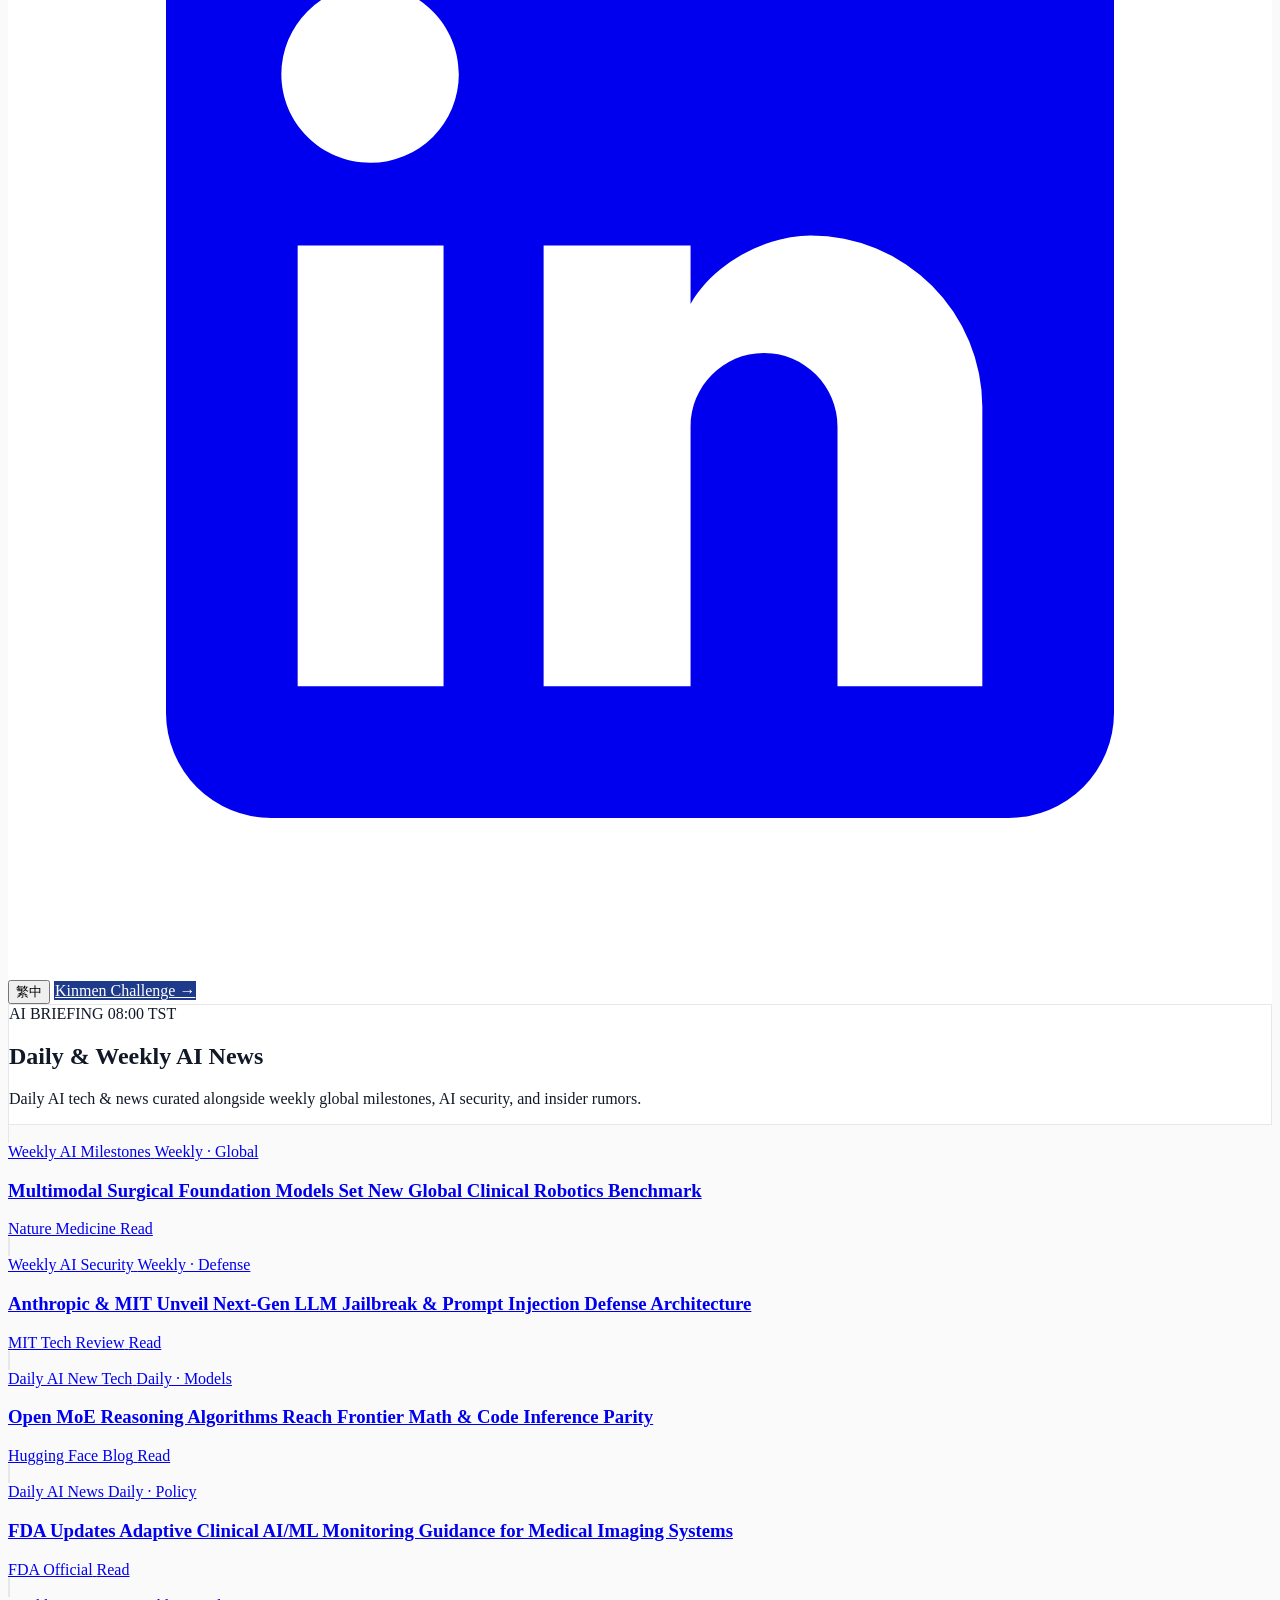
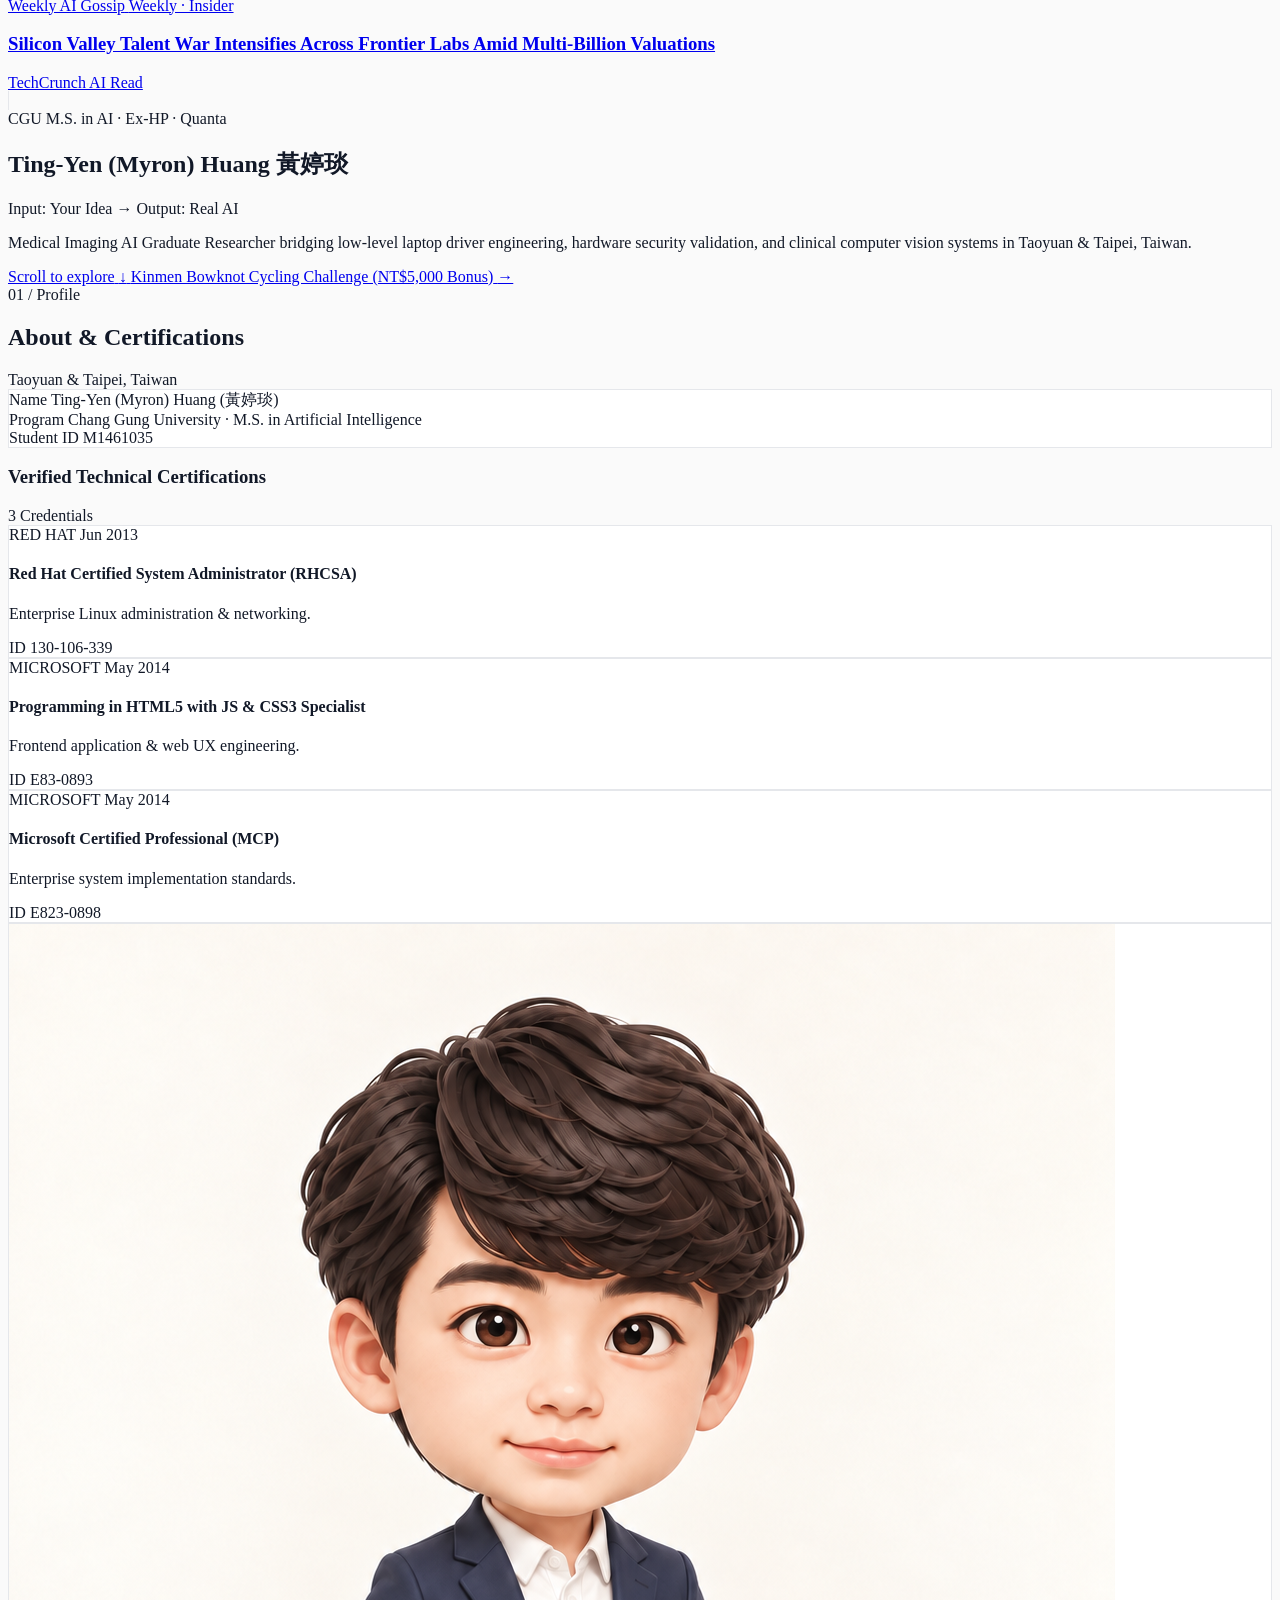
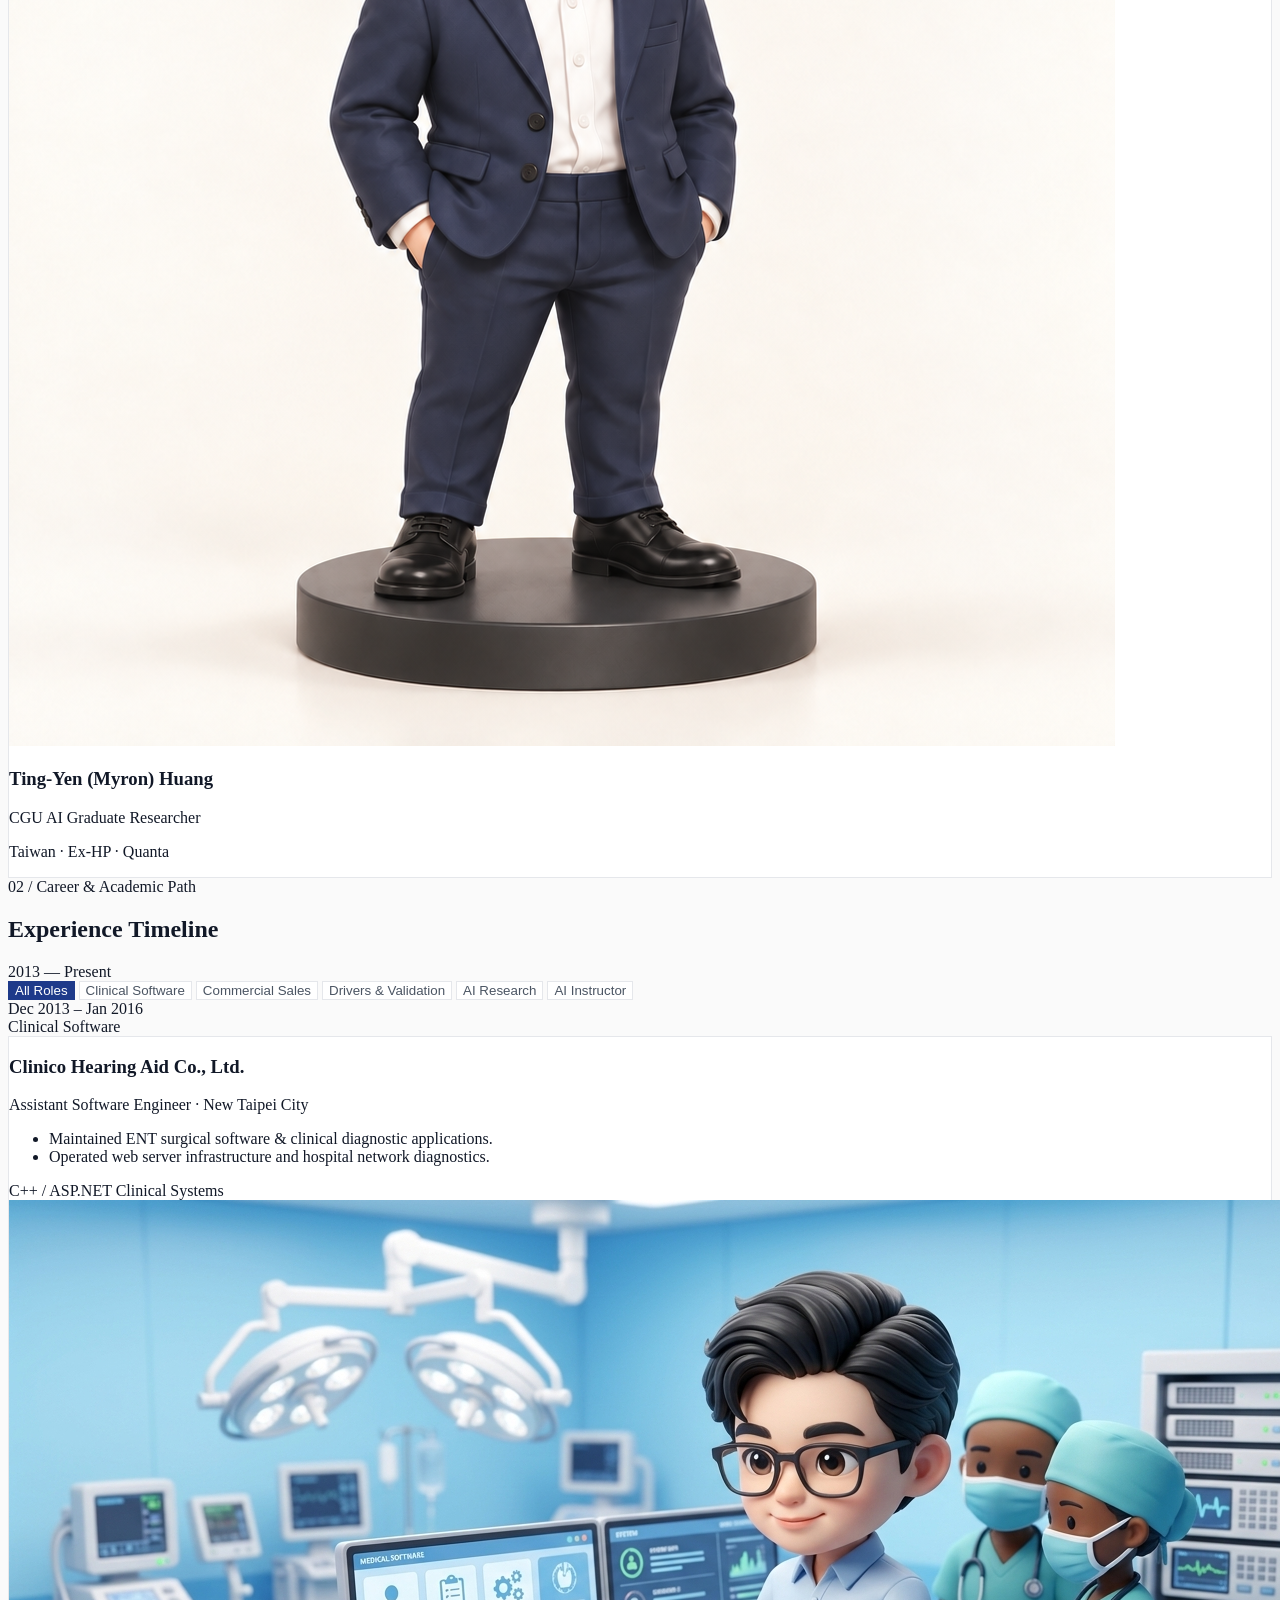
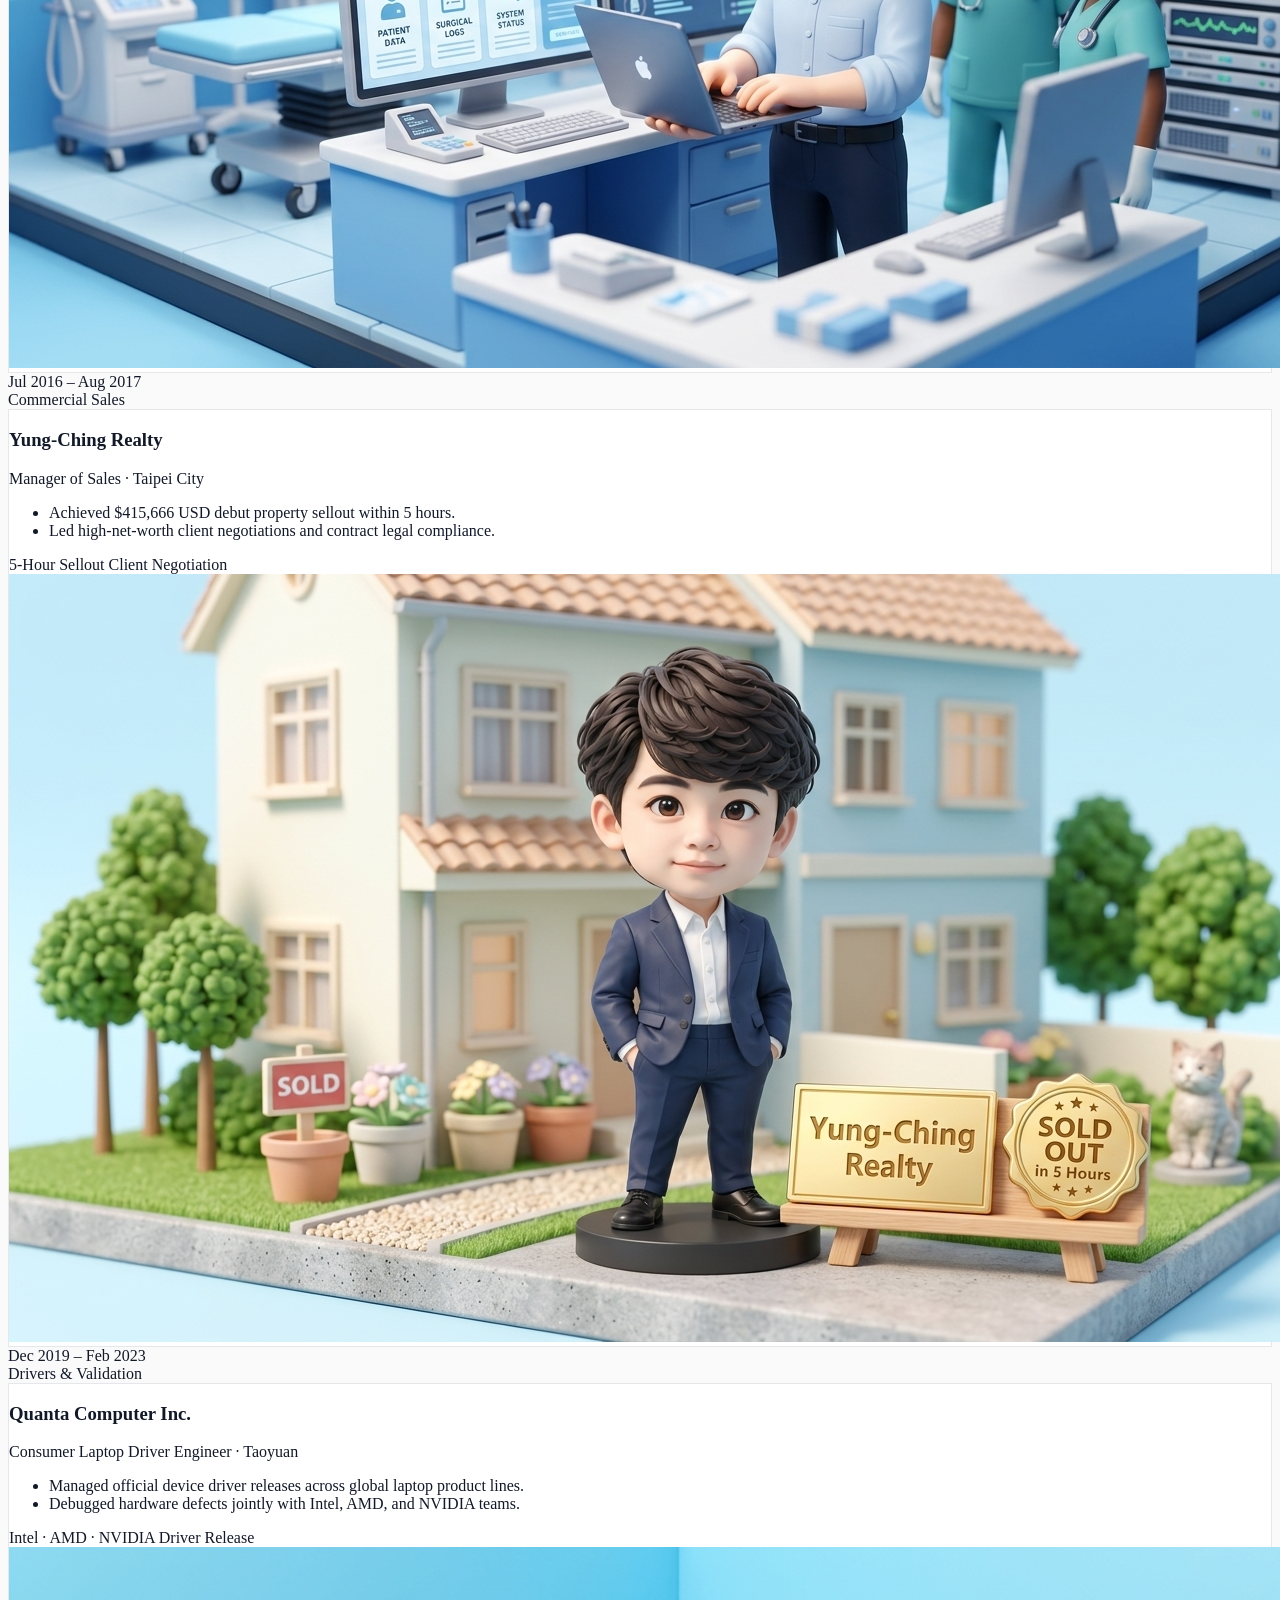
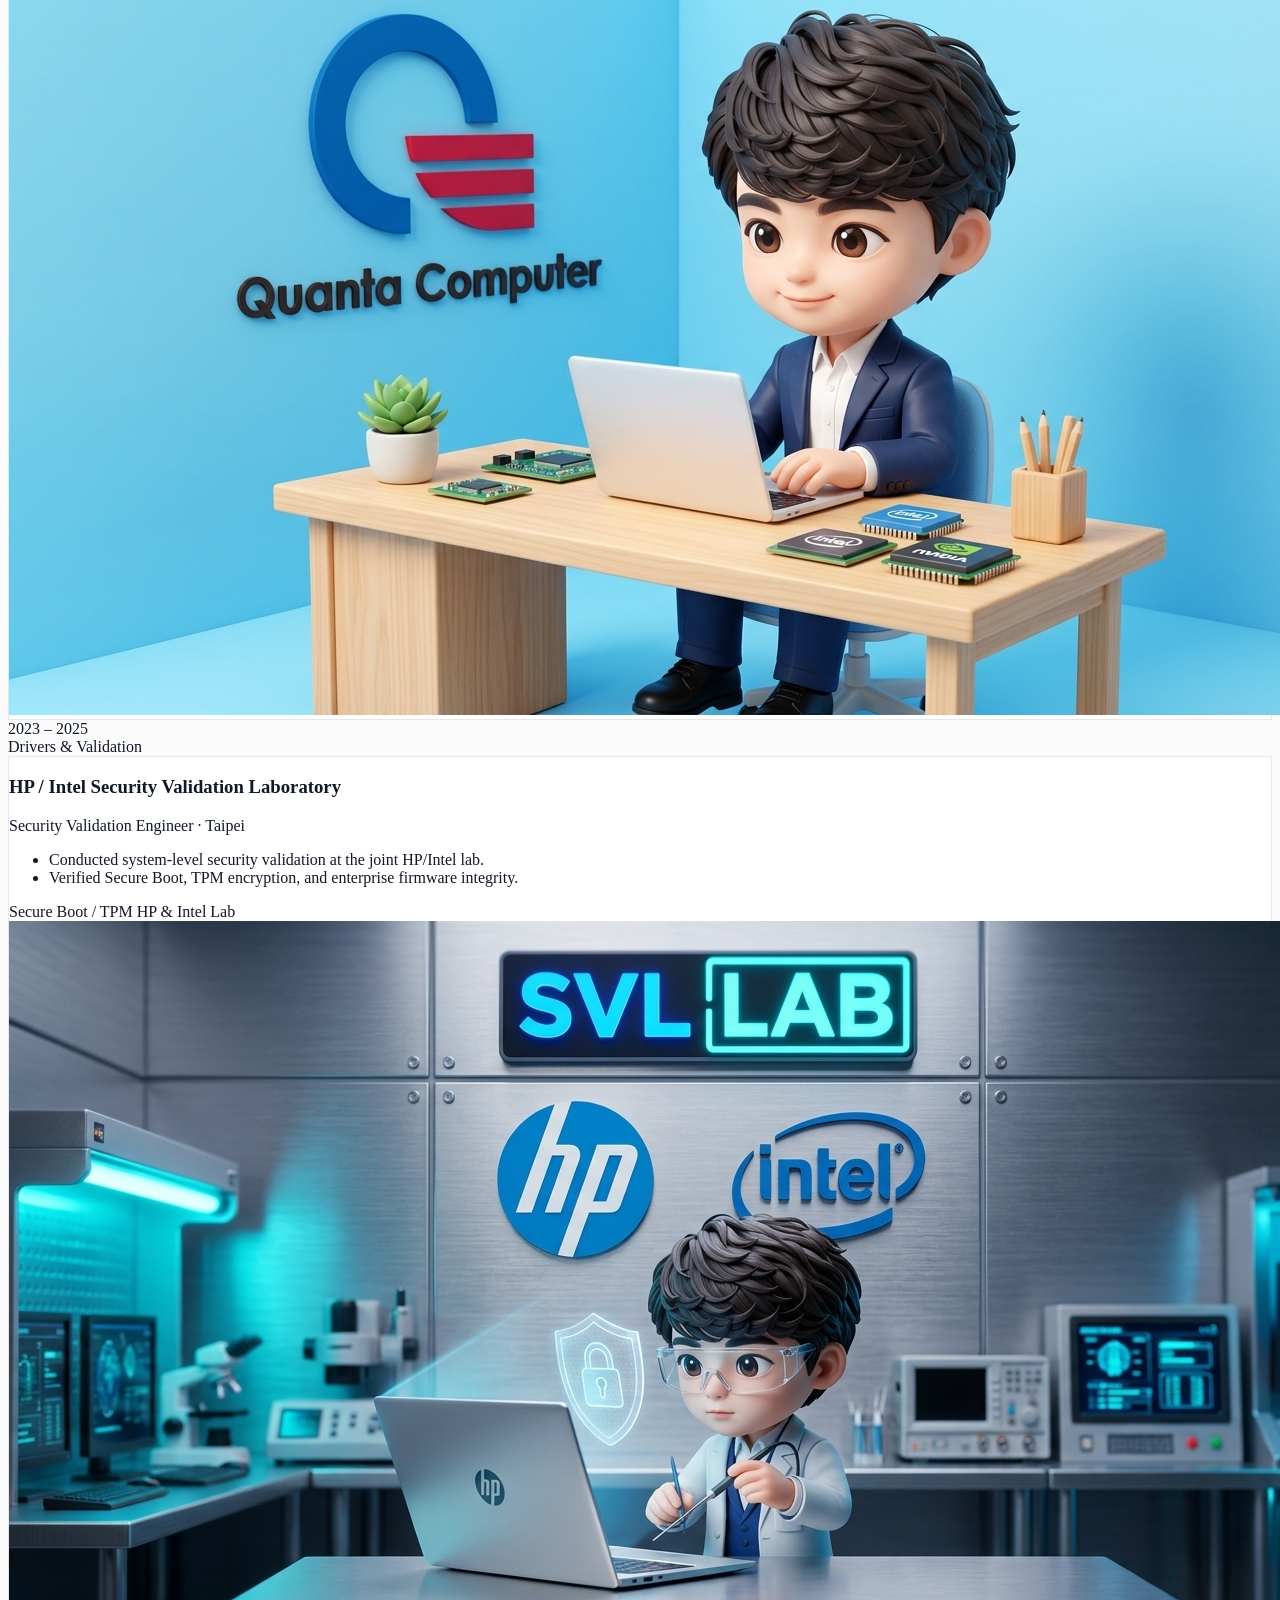
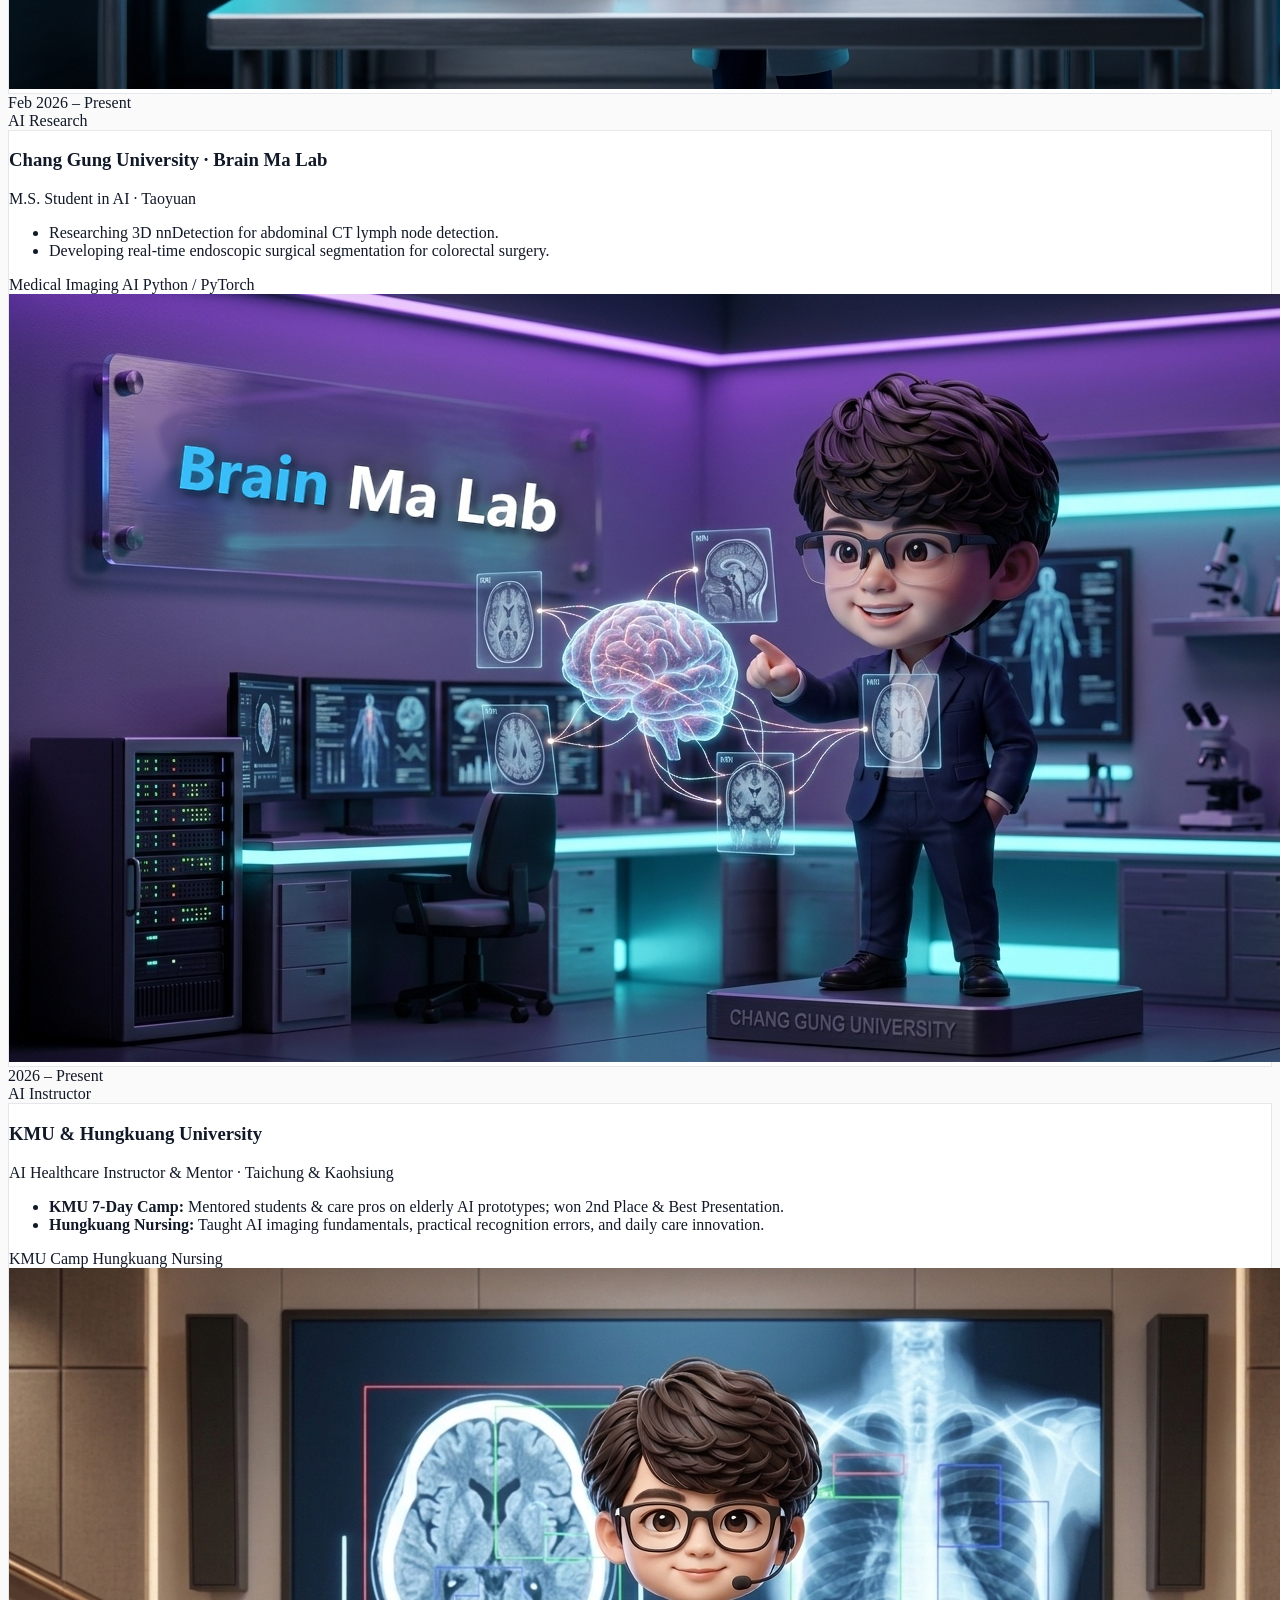
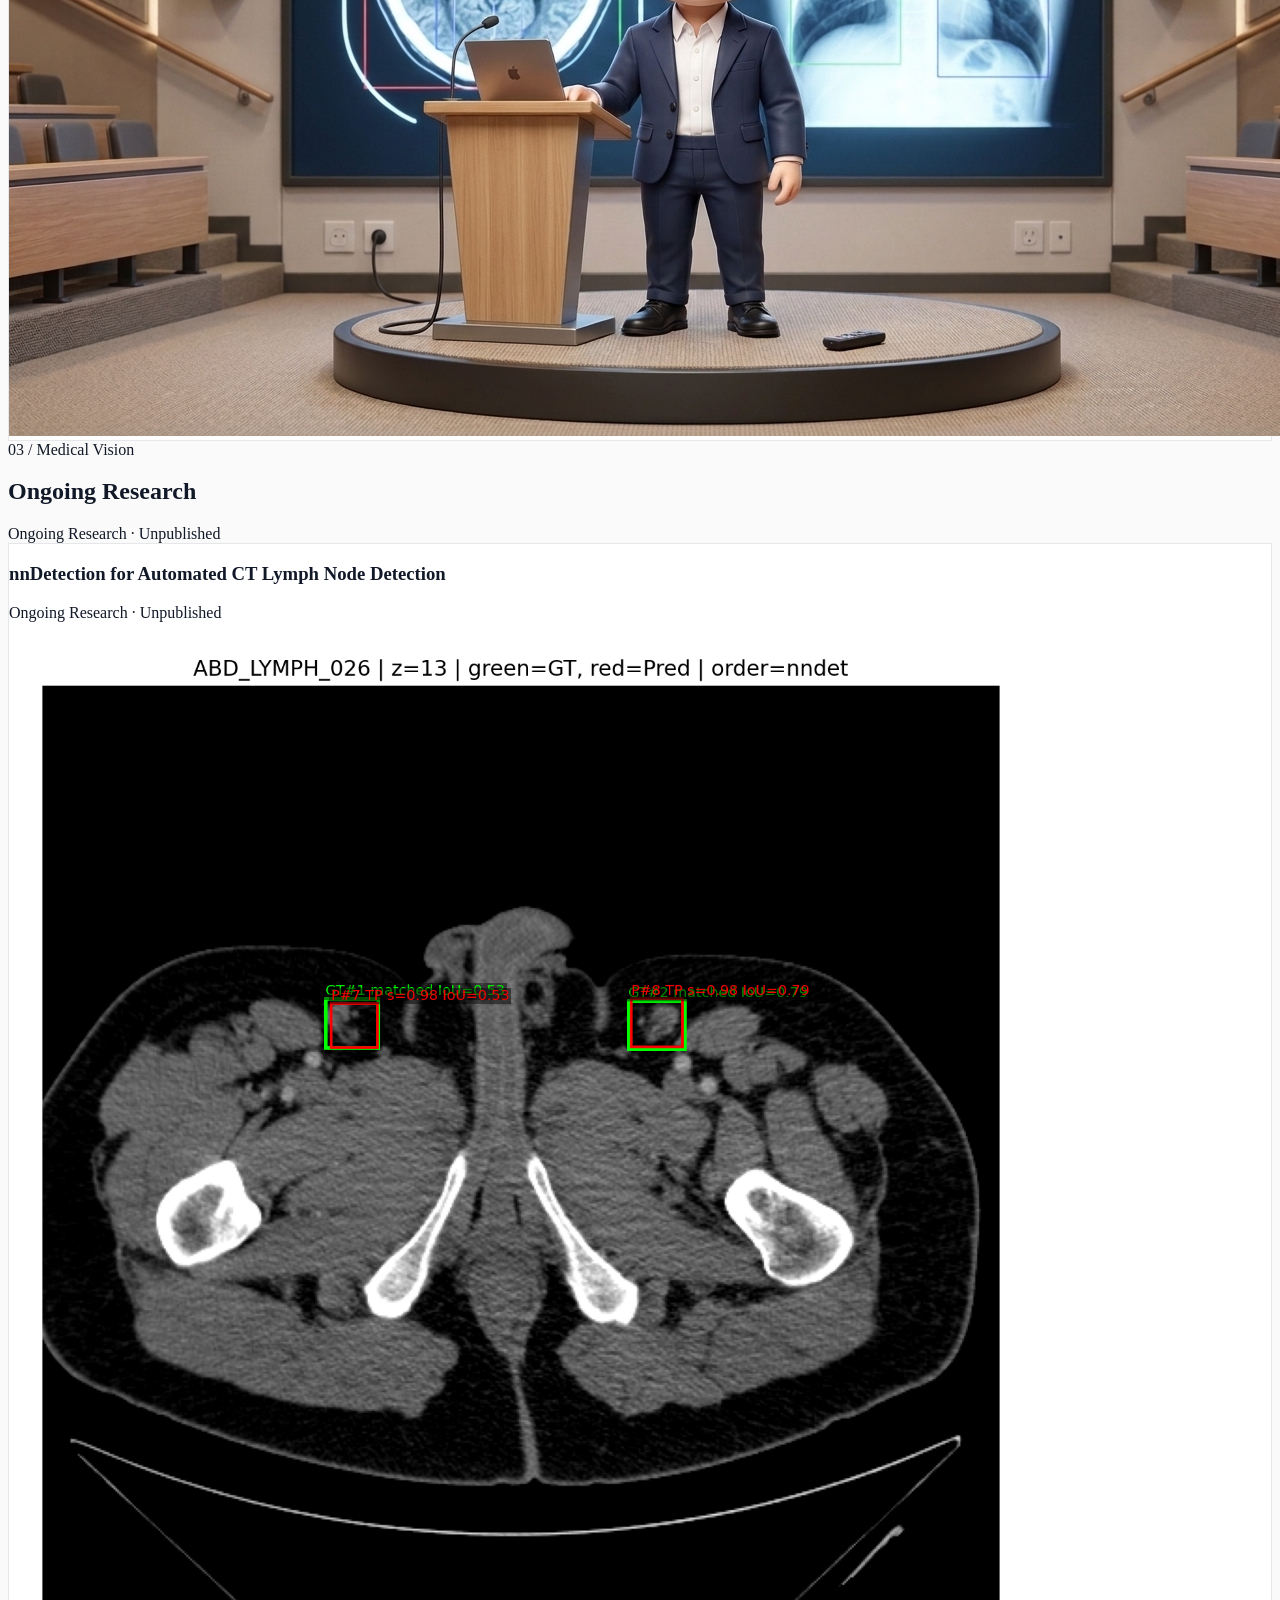
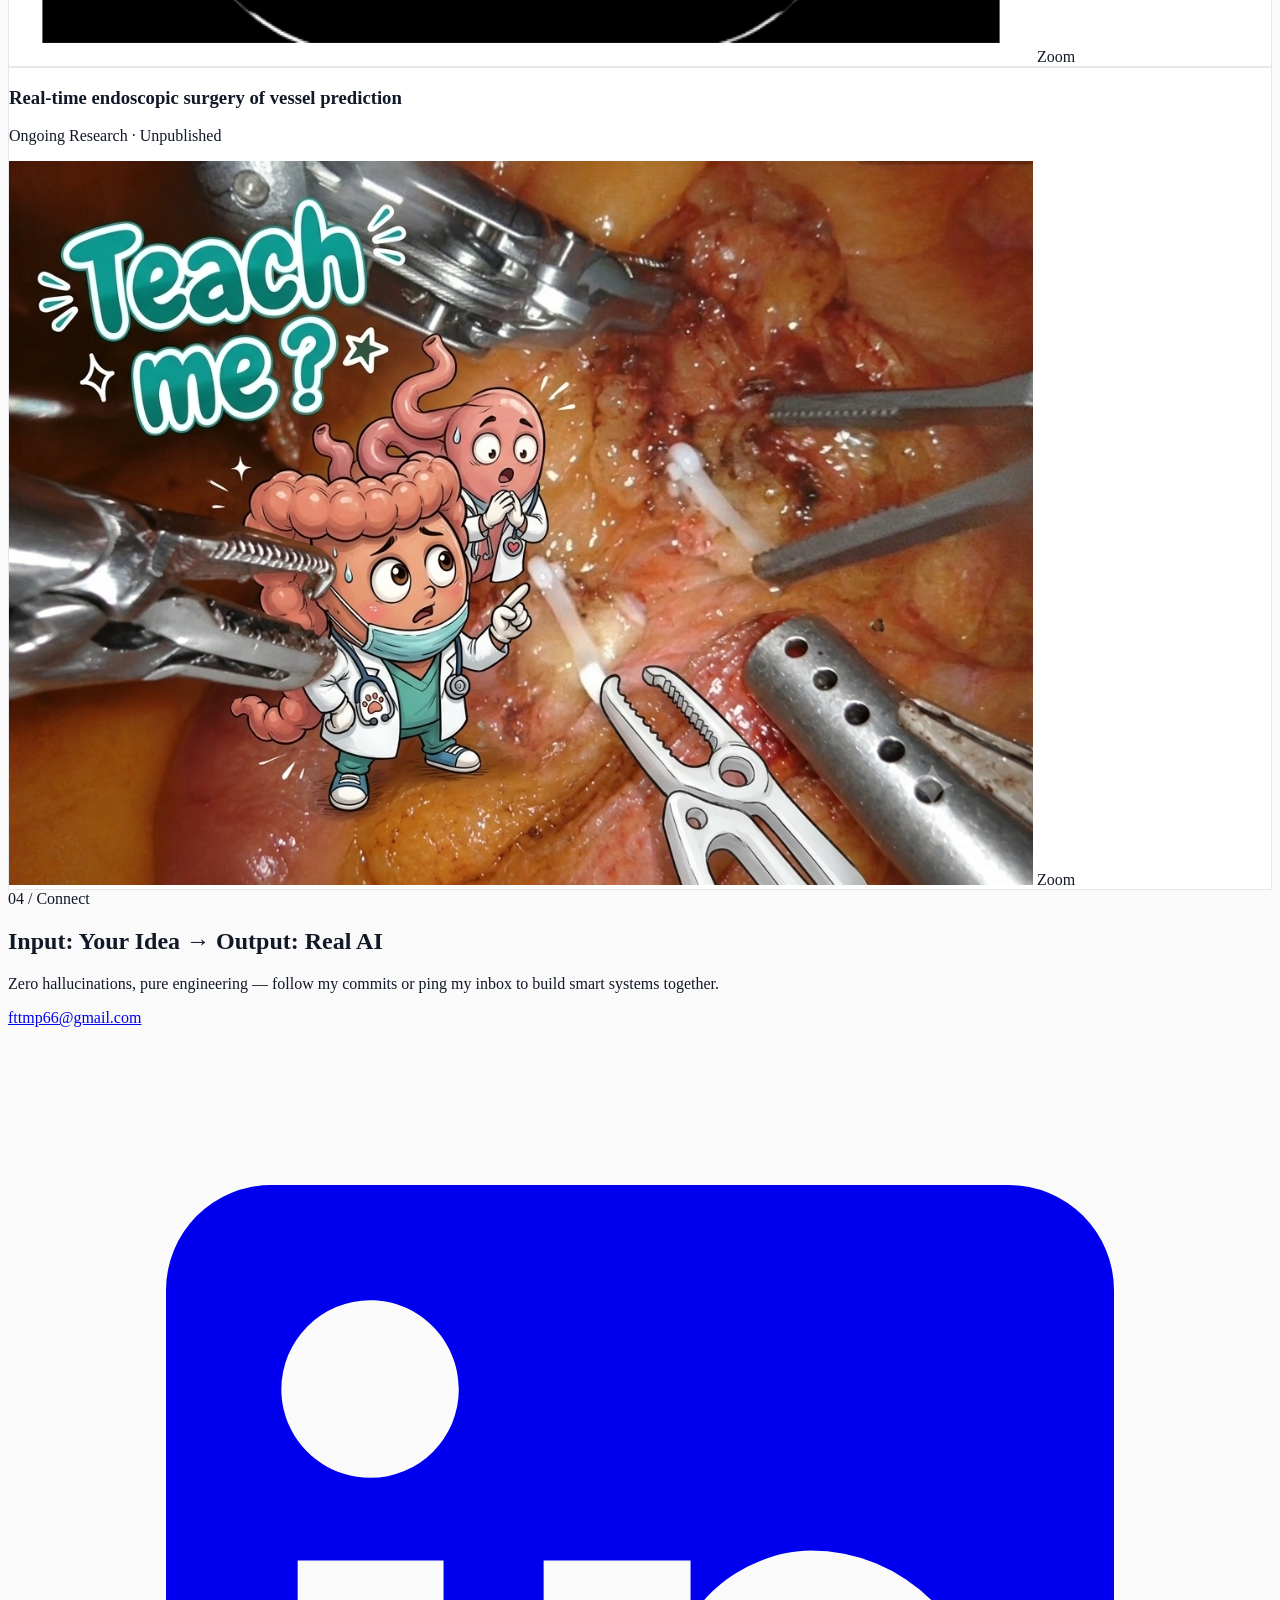
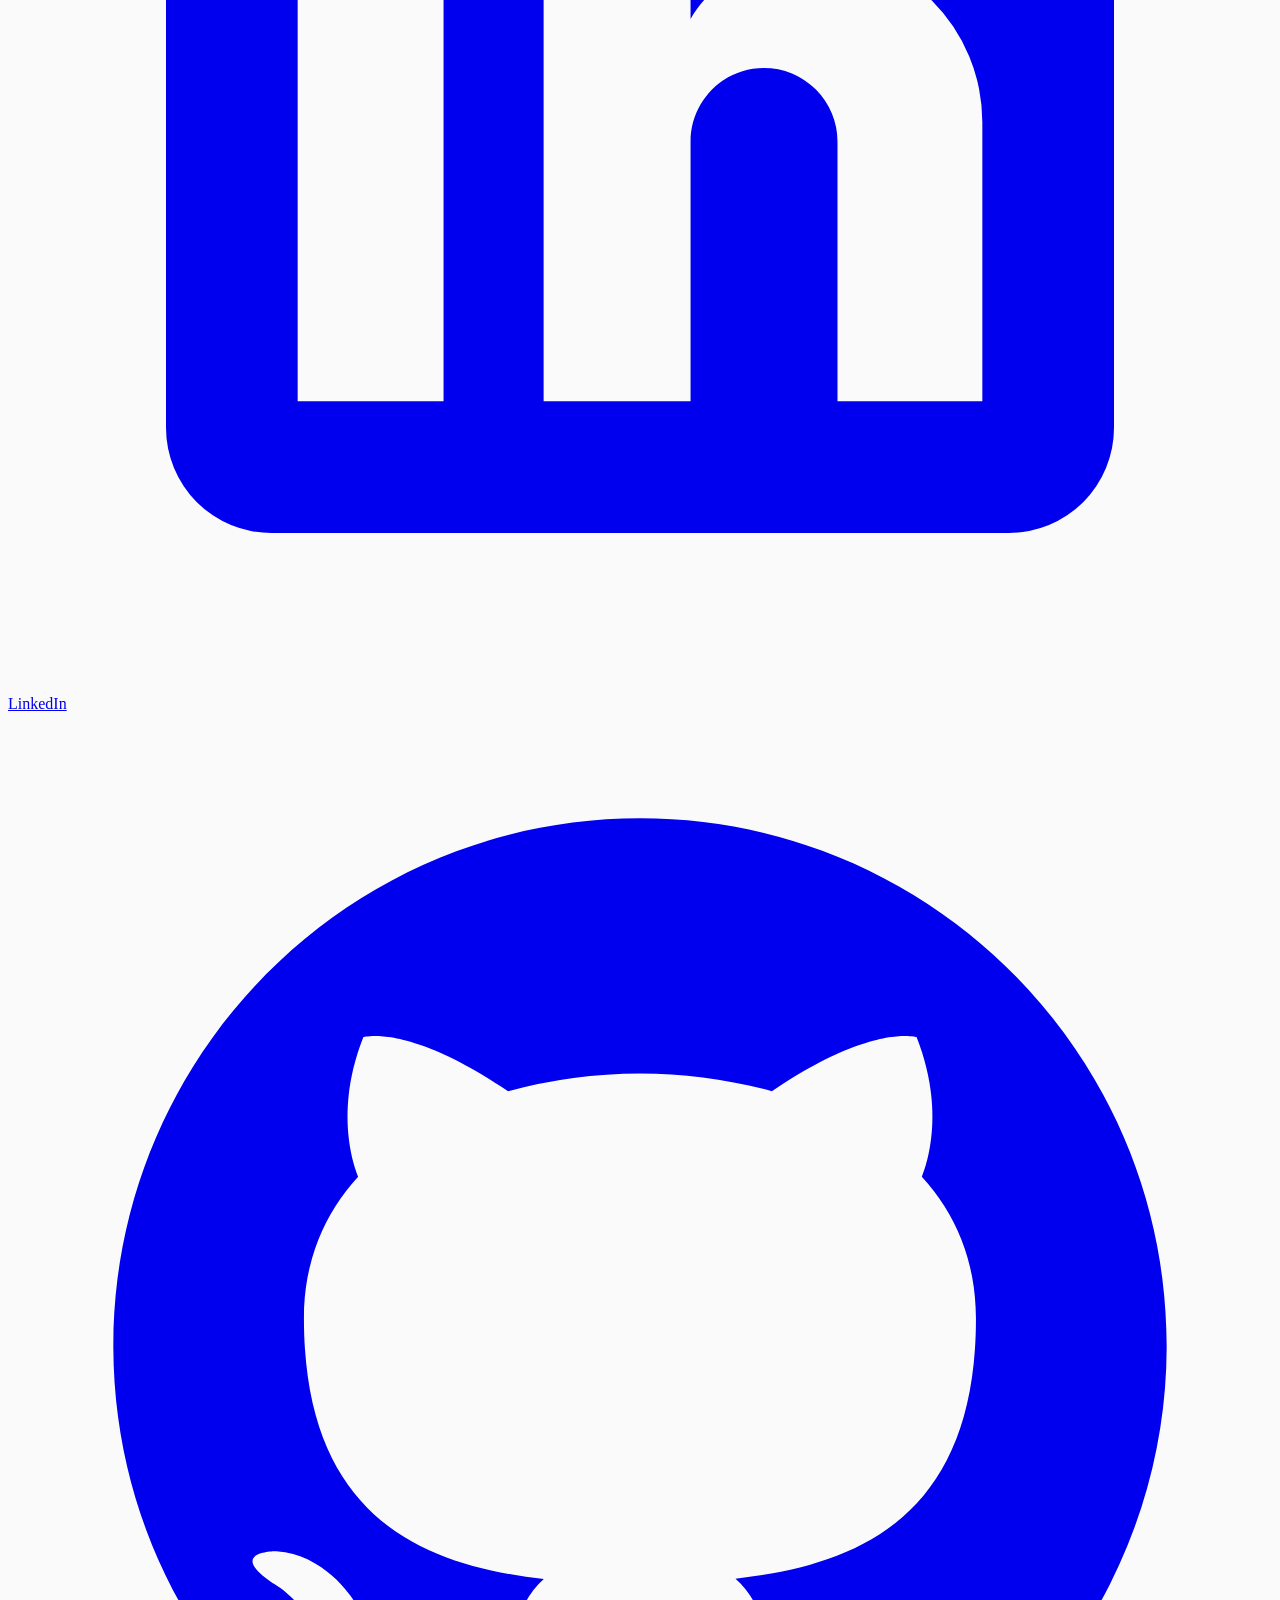
==== commit 5142d186: "refactor(ui): redesign layout to minimalist single-page scroller" ====
--- a/index.html
+++ b/index.html
@@ -3,156 +3,305 @@
 <head>
   <meta charset="UTF-8">
   <meta name="viewport" content="width=device-width, initial-scale=1.0">
-  <title>Ting-Yen (Myron) Huang | AI & Systems Portfolio</title>
+  <title>Ting-Yen (Myron) Huang | AI &amp; Systems Portfolio</title>
   <meta name="description" content="Personal Portfolio of Ting-Yen (Myron) Huang - Medical Imaging AI, Laptop Drivers, Systems Validation, and Clinical Software.">
   <!-- Tailwind CSS via CDN -->
   <script src="https://cdn.tailwindcss.com"></script>
   <!-- Lucide Icons -->
   <script src="https://unpkg.com/lucide@latest"></script>
-  <!-- Google Fonts: Plus Jakarta Sans -->
+  <!-- Google Fonts: Plus Jakarta Sans & JetBrains Mono -->
   <link rel="preconnect" href="https://fonts.googleapis.com">
   <link rel="preconnect" href="https://fonts.gstatic.com" crossorigin>
-  <link href="https://fonts.googleapis.com/css2?family=Plus+Jakarta+Sans:wght@400;500;600;700;800&display=swap" rel="stylesheet">
-  <link rel="stylesheet" href="style.css?v=6">
+  <link href="https://fonts.googleapis.com/css2?family=JetBrains+Mono:wght@400;500;600;700&family=Plus+Jakarta+Sans:wght@400;500;600;700;800&display=swap" rel="stylesheet">
   <script>
     tailwind.config = {
       theme: {
         extend: {
           fontFamily: {
-            sans: ['"Plus Jakarta Sans"', 'sans-serif'],
+            sans: ['"Plus Jakarta Sans"', 'system-ui', 'sans-serif'],
+            mono: ['"JetBrains Mono"', 'monospace'],
+          },
+          colors: {
+            swiss: {
+              bg: '#FAFAFA',
+              alt: '#F4F5F7',
+              ink: '#111827',
+              muted: '#4B5563',
+              subtle: '#6B7280',
+              navy: '#1E3A8A',
+              steel: '#2563EB',
+              line: '#E5E7EB',
+            }
           }
         }
       }
     }
   </script>
+  <style>
+    *, *::before, *::after {
+      box-sizing: border-box;
+    }
+    body {
+      background-color: #FAFAFA;
+      color: #111827;
+      -webkit-font-smoothing: antialiased;
+      -moz-osx-font-smoothing: grayscale;
+    }
+    .glass-nav {
+      background-color: rgba(255, 255, 255, 0.94);
+      -webkit-backdrop-filter: blur(12px);
+      backdrop-filter: blur(12px);
+    }
+    .swiss-card {
+      background-color: #FFFFFF;
+      border: 1px solid #E5E7EB;
+      transition: border-color 0.2s ease, transform 0.2s ease;
+    }
+    .swiss-card:hover {
+      border-color: #93C5FD;
+    }
+    .news-sidebar-card {
+      background-color: #FFFFFF;
+      border: 1px solid #E5E7EB;
+      transition: border-color 0.2s ease, transform 0.2s ease, box-shadow 0.2s ease;
+    }
+    .news-sidebar-card:hover {
+      transform: translateY(-1px);
+      box-shadow: 0 6px 16px -4px rgba(17, 24, 39, 0.08);
+    }
+    .filter-pill {
+      cursor: pointer;
+      user-select: none;
+      background-color: #FFFFFF;
+      color: #4B5563;
+      border: 1px solid #E5E7EB;
+      transition: all 0.18s ease;
+    }
+    .filter-pill:hover {
+      border-color: #2563EB;
+      color: #1E3A8A;
+    }
+    .filter-pill.active {
+      background-color: #1E3A8A;
+      color: #FFFFFF;
+      border-color: #1E3A8A;
+    }
+    .kinmen-pill-glow {
+      background-color: #1E3A8A;
+      color: #FFFFFF;
+      border: 1px solid #1E3A8A;
+      transition: background-color 0.2s ease, transform 0.2s ease;
+    }
+    .kinmen-pill-glow:hover {
+      background-color: #2563EB;
+      border-color: #2563EB;
+      transform: translateY(-1px);
+    }
+    .scrollbar-none::-webkit-scrollbar {
+      display: none;
+    }
+    .scrollbar-none {
+      -ms-overflow-style: none;
+      scrollbar-width: none;
+    }
+    .line-clamp-2 {
+      display: -webkit-box;
+      -webkit-box-orient: vertical;
+      -webkit-line-clamp: 2;
+      line-clamp: 2;
+      overflow: hidden;
+    }
+  </style>
 </head>
-<body class="text-[#11151a] font-sans antialiased selection:bg-slate-300 selection:text-slate-900 min-h-screen">
-
-  <!-- MASTER FRAME WRAPPER: 2-Column Editorial Canvas (Left 1/3 AI Intelligence | Right 2/3 Portfolio) -->
-  <div class="relative z-10 max-w-[1640px] mx-auto px-3 sm:px-5 lg:px-6 py-5 sm:py-7">
-    <div class="glass-panel border border-slate-300/80 rounded-xl shadow-xl shadow-slate-400/20 p-4 sm:p-5 lg:p-6">
-      <div class="flex flex-col xl:flex-row gap-6 lg:gap-7 items-start">
-
-      <!-- LEFT COLUMN (1/3 Width): Curated AI Intelligence (No Static Image, 5 Categorized Pillars) -->
-      <aside id="ai-news" class="w-full xl:w-[340px] 2xl:w-[380px] flex-shrink-0 xl:sticky xl:top-5 space-y-3.5 min-w-0">
+<body class="font-sans antialiased selection:bg-[#2563EB]/15 selection:text-[#1E3A8A]">
+
+  <!-- 1. STICKY TOP NAVBAR (Full Container Width, Crisp White) -->
+  <header class="sticky top-0 z-50 glass-nav border-b border-[#E5E7EB]">
+    <div class="max-w-[1440px] mx-auto px-4 sm:px-6 lg:px-8 h-16 flex items-center justify-between gap-4">
+      
+      <!-- Left: Name Brand -->
+      <a href="#hero" class="flex items-center gap-2.5 flex-shrink-0 group">
+        <span class="w-7 h-7 rounded-md bg-[#1E3A8A] text-white font-mono text-xs font-bold flex items-center justify-center group-hover:bg-[#2563EB] transition-colors">
+          MH
+        </span>
+        <span class="font-bold text-sm tracking-tight text-[#111827] hidden sm:inline">
+          Ting-Yen Huang
+        </span>
+      </a>
+
+      <!-- Center: Section Anchors -->
+      <nav class="hidden md:flex items-center gap-6 text-xs font-semibold text-[#4B5563]">
+        <a href="#ai-briefing" class="hover:text-[#2563EB] transition-colors whitespace-nowrap" data-i18n="nav-briefing">AI Briefing</a>
+        <a href="#about" class="hover:text-[#2563EB] transition-colors whitespace-nowrap" data-i18n="nav-about">About</a>
+        <a href="#experience" class="hover:text-[#2563EB] transition-colors whitespace-nowrap" data-i18n="nav-experience">Experience</a>
+        <a href="#research" class="hover:text-[#2563EB] transition-colors whitespace-nowrap" data-i18n="nav-research">Research</a>
+        <a href="#contact" class="hover:text-[#2563EB] transition-colors whitespace-nowrap" data-i18n="nav-contact">Contact</a>
+      </nav>
+
+      <!-- Right: Social Icons, Language Toggle & Kinmen Challenge Pill -->
+      <div class="flex items-center gap-2 flex-shrink-0">
+        <a href="mailto:fttmp66@gmail.com" aria-label="Email" title="Email: fttmp66@gmail.com"
+           class="w-8 h-8 rounded-md border border-[#E5E7EB] bg-white hover:border-[#2563EB] text-[#4B5563] hover:text-[#2563EB] flex items-center justify-center transition-colors">
+          <i data-lucide="mail" class="w-3.5 h-3.5"></i>
+        </a>
+        <a href="https://github.com/fttmp66-0c0o0d0e0r0/myron-huang-portfolio" target="_blank" rel="noopener noreferrer" aria-label="GitHub" title="GitHub Repository"
+           class="w-8 h-8 rounded-md border border-[#E5E7EB] bg-white hover:border-[#2563EB] text-[#4B5563] hover:text-[#111827] flex items-center justify-center transition-colors">
+          <svg class="w-3.5 h-3.5" viewBox="0 0 24 24" fill="currentColor" aria-hidden="true"><path d="M12 2C6.477 2 2 6.484 2 12.017c0 4.425 2.865 8.18 6.839 9.504.5.092.682-.217.682-.483 0-.237-.008-.868-.013-1.703-2.782.605-3.369-1.343-3.369-1.343-.454-1.158-1.11-1.466-1.11-1.466-.908-.62.069-.608.069-.608 1.003.07 1.53 1.032 1.53 1.032.892 1.53 2.341 1.088 2.91.832.092-.647.35-1.088.636-1.338-2.22-.253-4.555-1.113-4.555-4.951 0-1.093.39-1.988 1.029-2.688-.103-.253-.446-1.272.098-2.65 0 0 .84-.27 2.75 1.026A9.564 9.564 0 0112 6.844c.85.004 1.705.115 2.504.337 1.909-1.296 2.747-1.027 2.747-1.027.546 1.379.202 2.398.1 2.651.64.7 1.028 1.595 1.028 2.688 0 3.848-2.339 4.695-4.566 4.943.359.309.678.92.678 1.855 0 1.338-.012 2.419-.012 2.747 0 .268.18.58.688.482A10.019 10.019 0 0022 12.017C22 6.484 17.522 2 12 2z"/></svg>
+        </a>
+        <a href="https://www.linkedin.com/in/%E9%BB%83%E5%A9%B7%E7%90%B0-ting-yen-huang-57aa9772/" target="_blank" rel="noopener noreferrer" aria-label="LinkedIn" title="LinkedIn Profile"
+           class="w-8 h-8 rounded-md border border-[#E5E7EB] bg-white hover:border-[#2563EB] text-[#4B5563] hover:text-[#2563EB] flex items-center justify-center transition-colors">
+          <svg class="w-3.5 h-3.5" viewBox="0 0 24 24" fill="currentColor" aria-hidden="true"><path d="M19 3a2 2 0 0 1 2 2v14a2 2 0 0 1-2 2H5a2 2 0 0 1-2-2V5a2 2 0 0 1 2-2h14m-.5 15.5v-5.3a3.26 3.26 0 0 0-3.26-3.26c-.85 0-1.84.52-2.28 1.3v-1.11h-2.79v8.37h2.79v-4.93c0-.77.62-1.4 1.39-1.4a1.4 1.4 0 0 1 1.4 1.4v4.93h2.75M6.88 8.56a1.68 1.68 0 0 0 1.68-1.68c0-.93-.75-1.69-1.68-1.69a1.69 1.69 0 0 0-1.69 1.69c0 .93.76 1.68 1.69 1.68m1.39 9.94v-8.37H5.5v8.37h2.77z"/></svg>
+        </a>
+
+        <button id="lang-toggle-btn" type="button"
+                class="h-8 px-2.5 rounded-md border border-[#E5E7EB] bg-white hover:border-[#2563EB] text-[11px] font-mono font-semibold text-[#111827] transition-colors cursor-pointer whitespace-nowrap"
+                title="Switch Language (EN / 繁中 / 简中)">
+          <span id="lang-btn-text">繁中</span>
+        </button>
+
+        <a href="kinmen.html" id="kinmen-campaign-badge"
+           class="kinmen-pill-glow inline-flex items-center gap-1.5 h-8 px-3 rounded-full text-xs font-bold whitespace-nowrap">
+          <span class="w-1.5 h-1.5 rounded-full bg-sky-300 animate-pulse"></span>
+          <span data-i18n="nav-kinmen">Kinmen Challenge &rarr;</span>
+        </a>
+      </div>
+    </div>
+  </header>
+
+  <!-- MAIN 2-PART LAYOUT: Fixed Left AI News Sidebar + Crisp Vertical Divider + Right Minimalist Scroller -->
+  <div class="max-w-[1440px] mx-auto px-4 sm:px-6 lg:px-8">
+    <div class="flex flex-col lg:flex-row items-start">
+
+      <!-- LEFT COLUMN (Sticky AI News Section - Preserved 5 Categorized News Pillars) -->
+      <aside id="ai-briefing" class="w-full lg:w-[320px] xl:w-[350px] flex-shrink-0 lg:sticky lg:top-16 py-8 lg:pr-7 space-y-3.5 scroll-mt-20 min-w-0">
         
-        <!-- Editorial Column Header -->
-        <div class="bg-white border border-slate-300/80 rounded-xl p-4 shadow-xs space-y-2">
+        <!-- Editorial AI Briefing Header Card -->
+        <div class="swiss-card rounded-lg p-4 space-y-2">
           <div class="flex items-center justify-between gap-2">
-            <span class="inline-flex items-center gap-1.5 px-2 py-0.5 rounded-md bg-[#162840] text-white text-[11px] font-bold tracking-wide">
-              <span class="w-1.5 h-1.5 rounded-full bg-teal-300 animate-pulse"></span>
+            <span class="inline-flex items-center gap-1.5 px-2 py-0.5 rounded bg-[#1E3A8A] text-white font-mono text-[10px] font-bold tracking-wider uppercase">
+              <span class="w-1.5 h-1.5 rounded-full bg-sky-300 animate-pulse"></span>
               <span data-i18n="ai-badge">AI BRIEFING</span>
             </span>
-            <span class="text-[11px] font-mono font-semibold text-slate-600 bg-slate-100 px-2 py-0.5 rounded-md border border-slate-200 flex items-center gap-1">
-              <i data-lucide="clock" class="w-3 h-3 text-[#708090]"></i>
+            <span class="font-mono text-[11px] font-semibold text-[#4B5563] bg-[#F4F5F7] px-2 py-0.5 rounded border border-[#E5E7EB] flex items-center gap-1">
+              <i data-lucide="clock" class="w-3 h-3 text-[#2563EB]"></i>
               <span data-i18n="ai-sync">08:00 TST</span>
             </span>
           </div>
           <div>
-            <h2 class="text-lg font-extrabold text-slate-900 tracking-tight" data-i18n="ai-title">
+            <h2 class="text-base font-extrabold text-[#111827] tracking-tight" data-i18n="ai-title">
               Daily &amp; Weekly AI News
             </h2>
-            <p class="text-xs text-slate-600 mt-0.5 leading-snug line-clamp-2" data-i18n="ai-desc">
-              Daily AI tech &amp; pulse curated alongside weekly global milestones, AI security, and insider rumors.
+            <p class="text-xs text-[#4B5563] mt-0.5 leading-snug line-clamp-2" data-i18n="ai-desc">
+              Daily AI tech &amp; news curated alongside weekly global milestones, AI security, and insider rumors.
             </p>
           </div>
         </div>
 
-        <!-- 5 Categorized AI News Cards (Harmonious Muted Morandi-Tuned Rich Accents) -->
+        <!-- 5 Categorized AI News Cards -->
         <div class="space-y-2.5">
 
-          <!-- 1. Weekly Global AI Milestones (Muted Steel Blue #355370) -->
+          <!-- 1. Weekly AI Milestones (Nature Medicine) -->
           <a href="https://www.nature.com/subjects/machine-learning" target="_blank" rel="noopener noreferrer"
-             class="news-card group block bg-white border border-slate-200 border-l-4 border-l-[#355370] hover:border-[#355370] rounded-xl p-3.5 shadow-xs">
+             class="news-sidebar-card group block rounded-lg p-3.5 border-l-4 border-l-[#1E3A8A]">
             <div class="flex items-center justify-between gap-2 mb-1.5">
-              <span class="px-2 py-0.5 rounded-md text-[10px] font-bold bg-[#edf3f8] text-[#28445e] border border-[#c9d9e8] flex items-center gap-1">
+              <span class="px-2 py-0.5 rounded text-[10px] font-mono font-bold bg-[#1E3A8A]/8 text-[#1E3A8A] border border-[#1E3A8A]/20 flex items-center gap-1">
                 <i data-lucide="globe" class="w-3 h-3"></i>
                 <span data-i18n="ai-cat1-tag">Weekly AI Milestones</span>
               </span>
-              <span class="text-[10px] font-mono text-slate-400" data-i18n="ai-freq-weekly">Weekly · Global</span>
-            </div>
-            <h3 class="text-xs font-bold text-slate-900 group-hover:text-[#28445e] transition-colors line-clamp-2 leading-snug" data-i18n="ai-cat1-title">
+              <span class="text-[10px] font-mono text-[#6B7280]" data-i18n="ai-freq-weekly">Weekly · Global</span>
+            </div>
+            <h3 class="text-xs font-bold text-[#111827] group-hover:text-[#2563EB] transition-colors line-clamp-2 leading-snug" data-i18n="ai-cat1-title">
               Multimodal Surgical Foundation Models Set New Global Clinical Robotics Benchmark
             </h3>
-            <div class="mt-2 flex items-center justify-between text-[10px] text-slate-500">
+            <div class="mt-2 flex items-center justify-between text-[10px] text-[#6B7280]">
               <span class="font-medium">Nature Medicine</span>
-              <span class="font-semibold text-[#355370] inline-flex items-center gap-0.5" data-i18n="ai-read-short">Read <i data-lucide="arrow-up-right" class="w-3 h-3"></i></span>
+              <span class="font-mono font-semibold text-[#1E3A8A] inline-flex items-center gap-0.5">
+                <span data-i18n="ai-read-short">Read</span> <i data-lucide="arrow-up-right" class="w-3 h-3"></i>
+              </span>
             </div>
           </a>
 
-          <!-- 2. Weekly AI Security (Muted Dusty Plum #6b4858) -->
+          <!-- 2. Weekly AI Security (MIT Tech Review) -->
           <a href="https://www.technologyreview.com/topic/artificial-intelligence/" target="_blank" rel="noopener noreferrer"
-             class="news-card group block bg-white border border-slate-200 border-l-4 border-l-[#6b4858] hover:border-[#6b4858] rounded-xl p-3.5 shadow-xs">
+             class="news-sidebar-card group block rounded-lg p-3.5 border-l-4 border-l-[#6b4858]">
             <div class="flex items-center justify-between gap-2 mb-1.5">
-              <span class="px-2 py-0.5 rounded-md text-[10px] font-bold bg-[#f6eff2] text-[#593847] border border-[#e3cfd8] flex items-center gap-1">
+              <span class="px-2 py-0.5 rounded text-[10px] font-mono font-bold bg-[#f6eff2] text-[#593847] border border-[#e3cfd8] flex items-center gap-1">
                 <i data-lucide="shield-check" class="w-3 h-3"></i>
                 <span data-i18n="ai-cat2-tag">Weekly AI Security</span>
               </span>
-              <span class="text-[10px] font-mono text-slate-400" data-i18n="ai-freq-sec">Weekly · Defense</span>
-            </div>
-            <h3 class="text-xs font-bold text-slate-900 group-hover:text-[#593847] transition-colors line-clamp-2 leading-snug" data-i18n="ai-cat2-title">
+              <span class="text-[10px] font-mono text-[#6B7280]" data-i18n="ai-freq-sec">Weekly · Defense</span>
+            </div>
+            <h3 class="text-xs font-bold text-[#111827] group-hover:text-[#593847] transition-colors line-clamp-2 leading-snug" data-i18n="ai-cat2-title">
               Anthropic &amp; MIT Unveil Next-Gen LLM Jailbreak &amp; Prompt Injection Defense Architecture
             </h3>
-            <div class="mt-2 flex items-center justify-between text-[10px] text-slate-500">
+            <div class="mt-2 flex items-center justify-between text-[10px] text-[#6B7280]">
               <span class="font-medium">MIT Tech Review</span>
-              <span class="font-semibold text-[#6b4858] inline-flex items-center gap-0.5" data-i18n="ai-read-short">Read <i data-lucide="arrow-up-right" class="w-3 h-3"></i></span>
+              <span class="font-mono font-semibold text-[#6b4858] inline-flex items-center gap-0.5">
+                <span data-i18n="ai-read-short">Read</span> <i data-lucide="arrow-up-right" class="w-3 h-3"></i>
+              </span>
             </div>
           </a>
 
-          <!-- 3. Daily AI New Tech (Muted Deep Teal #2f6668) -->
+          <!-- 3. Daily AI New Tech (Hugging Face Blog) -->
           <a href="https://huggingface.co/blog" target="_blank" rel="noopener noreferrer"
-             class="news-card group block bg-white border border-slate-200 border-l-4 border-l-[#2f6668] hover:border-[#2f6668] rounded-xl p-3.5 shadow-xs">
+             class="news-sidebar-card group block rounded-lg p-3.5 border-l-4 border-l-[#2f6668]">
             <div class="flex items-center justify-between gap-2 mb-1.5">
-              <span class="px-2 py-0.5 rounded-md text-[10px] font-bold bg-[#ecf5f5] text-[#224f50] border border-[#c8e0e0] flex items-center gap-1">
+              <span class="px-2 py-0.5 rounded text-[10px] font-mono font-bold bg-[#ecf5f5] text-[#224f50] border border-[#c8e0e0] flex items-center gap-1">
                 <i data-lucide="cpu" class="w-3 h-3"></i>
                 <span data-i18n="ai-cat3-tag">Daily AI New Tech</span>
               </span>
-              <span class="text-[10px] font-mono text-slate-400" data-i18n="ai-freq-daily">Daily · Models</span>
-            </div>
-            <h3 class="text-xs font-bold text-slate-900 group-hover:text-[#224f50] transition-colors line-clamp-2 leading-snug" data-i18n="ai-cat3-title">
+              <span class="text-[10px] font-mono text-[#6B7280]" data-i18n="ai-freq-daily">Daily · Models</span>
+            </div>
+            <h3 class="text-xs font-bold text-[#111827] group-hover:text-[#224f50] transition-colors line-clamp-2 leading-snug" data-i18n="ai-cat3-title">
               Open MoE Reasoning Algorithms Reach Frontier Math &amp; Code Inference Parity
             </h3>
-            <div class="mt-2 flex items-center justify-between text-[10px] text-slate-500">
+            <div class="mt-2 flex items-center justify-between text-[10px] text-[#6B7280]">
               <span class="font-medium">Hugging Face Blog</span>
-              <span class="font-semibold text-[#2f6668] inline-flex items-center gap-0.5" data-i18n="ai-read-short">Read <i data-lucide="arrow-up-right" class="w-3 h-3"></i></span>
+              <span class="font-mono font-semibold text-[#2f6668] inline-flex items-center gap-0.5">
+                <span data-i18n="ai-read-short">Read</span> <i data-lucide="arrow-up-right" class="w-3 h-3"></i>
+              </span>
             </div>
           </a>
 
-          <!-- 4. Daily AI News (Muted Slate Cobalt #3e5c8a) -->
+          <!-- 4. Daily AI News (FDA Official) -->
           <a href="https://www.fda.gov/medical-devices/software-medical-device-samd/artificial-intelligence-and-machine-learning-software-medical-device" target="_blank" rel="noopener noreferrer"
-             class="news-card group block bg-white border border-slate-200 border-l-4 border-l-[#3e5c8a] hover:border-[#3e5c8a] rounded-xl p-3.5 shadow-xs">
+             class="news-sidebar-card group block rounded-lg p-3.5 border-l-4 border-l-[#2563EB]">
             <div class="flex items-center justify-between gap-2 mb-1.5">
-              <span class="px-2 py-0.5 rounded-md text-[10px] font-bold bg-[#eef2f8] text-[#2e4870] border border-[#cdd8ea] flex items-center gap-1">
+              <span class="px-2 py-0.5 rounded text-[10px] font-mono font-bold bg-[#2563EB]/8 text-[#2563EB] border border-[#2563EB]/20 flex items-center gap-1">
                 <i data-lucide="newspaper" class="w-3 h-3"></i>
                 <span data-i18n="ai-cat4-tag">Daily AI News</span>
               </span>
-              <span class="text-[10px] font-mono text-slate-400" data-i18n="ai-freq-news">Daily · Policy</span>
-            </div>
-            <h3 class="text-xs font-bold text-slate-900 group-hover:text-[#2e4870] transition-colors line-clamp-2 leading-snug" data-i18n="ai-cat4-title">
+              <span class="text-[10px] font-mono text-[#6B7280]" data-i18n="ai-freq-news">Daily · Policy</span>
+            </div>
+            <h3 class="text-xs font-bold text-[#111827] group-hover:text-[#2563EB] transition-colors line-clamp-2 leading-snug" data-i18n="ai-cat4-title">
               FDA Updates Adaptive Clinical AI/ML Monitoring Guidance for Medical Imaging Systems
             </h3>
-            <div class="mt-2 flex items-center justify-between text-[10px] text-slate-500">
+            <div class="mt-2 flex items-center justify-between text-[10px] text-[#6B7280]">
               <span class="font-medium">FDA Official</span>
-              <span class="font-semibold text-[#3e5c8a] inline-flex items-center gap-0.5" data-i18n="ai-read-short">Read <i data-lucide="arrow-up-right" class="w-3 h-3"></i></span>
+              <span class="font-mono font-semibold text-[#2563EB] inline-flex items-center gap-0.5">
+                <span data-i18n="ai-read-short">Read</span> <i data-lucide="arrow-up-right" class="w-3 h-3"></i>
+              </span>
             </div>
           </a>
 
-          <!-- 5. Weekly AI Gossip (Muted Warm Ochre-Taupe #856742) -->
+          <!-- 5. Weekly AI Gossip (TechCrunch AI) -->
           <a href="https://techcrunch.com/category/artificial-intelligence/" target="_blank" rel="noopener noreferrer"
-             class="news-card group block bg-white border border-slate-200 border-l-4 border-l-[#856742] hover:border-[#856742] rounded-xl p-3.5 shadow-xs">
+             class="news-sidebar-card group block rounded-lg p-3.5 border-l-4 border-l-[#856742]">
             <div class="flex items-center justify-between gap-2 mb-1.5">
-              <span class="px-2 py-0.5 rounded-md text-[10px] font-bold bg-[#f7f3ec] text-[#694f30] border border-[#e3d7c5] flex items-center gap-1">
+              <span class="px-2 py-0.5 rounded text-[10px] font-mono font-bold bg-[#f7f3ec] text-[#694f30] border border-[#e3d7c5] flex items-center gap-1">
                 <i data-lucide="flame" class="w-3 h-3"></i>
                 <span data-i18n="ai-cat5-tag">Weekly AI Gossip</span>
               </span>
-              <span class="text-[10px] font-mono text-slate-400" data-i18n="ai-freq-gossip">Weekly · Insider</span>
-            </div>
-            <h3 class="text-xs font-bold text-slate-900 group-hover:text-[#694f30] transition-colors line-clamp-2 leading-snug" data-i18n="ai-cat5-title">
+              <span class="text-[10px] font-mono text-[#6B7280]" data-i18n="ai-freq-gossip">Weekly · Insider</span>
+            </div>
+            <h3 class="text-xs font-bold text-[#111827] group-hover:text-[#694f30] transition-colors line-clamp-2 leading-snug" data-i18n="ai-cat5-title">
               Silicon Valley Talent War Intensifies Across Frontier Labs Amid Multi-Billion Valuations
             </h3>
-            <div class="mt-2 flex items-center justify-between text-[10px] text-slate-500">
+            <div class="mt-2 flex items-center justify-between text-[10px] text-[#6B7280]">
               <span class="font-medium">TechCrunch AI</span>
-              <span class="font-semibold text-[#856742] inline-flex items-center gap-0.5" data-i18n="ai-read-short">Read <i data-lucide="arrow-up-right" class="w-3 h-3"></i></span>
+              <span class="font-mono font-semibold text-[#856742] inline-flex items-center gap-0.5">
+                <span data-i18n="ai-read-short">Read</span> <i data-lucide="arrow-up-right" class="w-3 h-3"></i>
+              </span>
             </div>
           </a>
 
@@ -160,526 +309,874 @@
 
       </aside>
 
-
-      <!-- RIGHT COLUMN (2/3 Width): Personal Portfolio Main Content -->
-      <div class="flex-1 min-w-0 space-y-5 xl:pl-5 xl:border-l xl:border-slate-300/80">
-        
-        <!-- Sticky Navigation Header Bar (Solid Opaque White, No Transparency) -->
-        <div class="sticky top-0 z-40 w-full">
-          <header class="solid-header bg-white border border-slate-300 rounded-xl shadow-md px-3 sm:px-4 h-14 flex items-center justify-between gap-3 w-full">
-            
-            <!-- Equidistant Left-to-Right Navigation Links -->
-            <nav class="flex items-center gap-3 sm:gap-5 lg:gap-6 flex-shrink-0 overflow-x-auto scrollbar-none">
-              <a href="#about" id="nav-about-btn" class="inline-flex items-center gap-1.5 px-2.5 py-1.5 rounded-lg bg-[#162840] text-white text-xs font-bold hover:bg-[#233c5e] transition-all whitespace-nowrap">
-                <i data-lucide="user" class="w-3.5 h-3.5 text-slate-200"></i>
-                <span data-i18n="nav-about">About Myron TY Huang</span>
+      <!-- CRISP VERTICAL DIVIDER + RIGHT COLUMN: MINIMALIST SINGLE-PAGE PORTFOLIO SCROLLER -->
+      <main class="flex-1 min-w-0 border-t lg:border-t-0 lg:border-l border-[#D1D5DB]">
+
+        <!-- HERO SECTION (Scroll to Explore inside Right Column) -->
+        <section id="hero" class="bg-[#FAFAFA] border-b border-[#E5E7EB] px-6 sm:px-10 lg:px-12 py-16 sm:py-24">
+          <div class="max-w-3xl space-y-6">
+            <div class="inline-flex items-center gap-2 px-2.5 py-1 rounded border border-[#E5E7EB] bg-white font-mono text-[11px] font-semibold tracking-wider text-[#1E3A8A] uppercase">
+              <span class="w-1.5 h-1.5 rounded-full bg-[#2563EB]"></span>
+              <span data-i18n="hero-eyebrow">CGU M.S. in AI · Ex-HP · Quanta</span>
+            </div>
+
+            <h1 class="text-4xl sm:text-5xl font-extrabold tracking-tight text-[#111827] leading-[1.08]">
+              Ting-Yen (Myron) Huang
+              <span class="block text-2xl sm:text-3xl font-bold text-[#6B7280] mt-2">黃婷琰</span>
+            </h1>
+
+            <p class="text-base sm:text-lg font-semibold text-[#1E3A8A] font-mono tracking-tight" data-i18n="hero-slogan">
+              Input: Your Idea &rarr; Output: Real AI
+            </p>
+
+            <p class="text-sm sm:text-base text-[#4B5563] leading-relaxed max-w-2xl" data-i18n="hero-desc">
+              Medical Imaging AI Graduate Researcher bridging low-level laptop driver engineering, hardware security validation, and clinical computer vision systems in Taoyuan &amp; Taipei, Taiwan.
+            </p>
+
+            <div class="pt-4 flex flex-wrap items-center gap-6">
+              <a href="#about" id="scroll-explore-btn"
+                 class="inline-flex items-center gap-2 px-3.5 py-2 rounded-md border border-[#E5E7EB] bg-white hover:border-[#2563EB] text-xs font-mono font-semibold text-[#111827] hover:text-[#2563EB] transition-colors">
+                <span data-i18n="hero-scroll">Scroll to explore</span>
+                <span aria-hidden="true">&darr;</span>
               </a>
-              <a href="#experience" id="nav-experience-btn" class="inline-flex items-center gap-1.5 px-2.5 py-1.5 rounded-lg text-xs font-bold text-slate-700 hover:text-[#162840] hover:bg-slate-100 transition-all whitespace-nowrap">
-                <i data-lucide="clock" class="w-3.5 h-3.5 text-[#708090]"></i>
-                <span data-i18n="nav-experience">Experience Timeline</span>
+              <a href="kinmen.html"
+                 class="inline-flex items-center gap-1.5 text-xs font-mono font-semibold text-[#2563EB] hover:text-[#1E3A8A] transition-colors">
+                <span data-i18n="hero-kinmen">Kinmen Bowknot Cycling Challenge (NT$5,000 Bonus)</span>
+                <span aria-hidden="true">&rarr;</span>
               </a>
-              <a href="#research-spotlight" id="nav-research-btn" class="inline-flex items-center gap-1.5 px-2.5 py-1.5 rounded-lg text-xs font-bold text-slate-700 hover:text-[#162840] hover:bg-slate-100 transition-all whitespace-nowrap">
-                <i data-lucide="microscope" class="w-3.5 h-3.5 text-[#708090]"></i>
-                <span data-i18n="nav-research">Research</span>
-              </a>
-            </nav>
-
-            <!-- Action Buttons & Trilingual Switcher -->
-            <div class="flex items-center justify-end gap-1.5 flex-shrink-0">
-              <a href="mailto:fttmp66@gmail.com"
-                 class="inline-flex items-center justify-center text-center gap-1 px-2.5 h-8 text-xs font-bold rounded-lg bg-white text-slate-700 hover:text-[#162840] border border-slate-300 transition-all" title="Email: fttmp66@gmail.com">
-                <i data-lucide="mail" class="w-3.5 h-3.5 text-[#708090]"></i>
-                <span class="leading-none hidden sm:inline">Gmail</span>
-              </a>
-
-              <a href="https://github.com/fttmp66-0c0o0d0e0r0/myron-huang-portfolio" target="_blank" rel="noopener noreferrer" id="github-link"
-                 class="inline-flex items-center justify-center text-center px-3 h-8 text-xs font-bold rounded-lg bg-[#11151a] text-white hover:bg-slate-800 transition-all" title="GitHub Repository">
-                <span class="leading-none text-center">GitHub</span>
-              </a>
-
-              <a href="https://www.linkedin.com/in/%E9%BB%83%E5%A9%B7%E7%90%B0-ting-yen-huang-57aa9772/" target="_blank" rel="noopener noreferrer" 
-                 class="inline-flex items-center justify-center text-center px-3 h-8 text-xs font-bold rounded-lg bg-[#0077b5] text-white hover:bg-[#006097] transition-all" title="LinkedIn Profile">
-                <span class="leading-none text-center">LinkedIn</span>
-              </a>
-
-              <button id="lang-toggle-btn"
-                      class="inline-flex items-center justify-center text-center gap-1 h-8 px-2.5 text-xs font-extrabold rounded-lg bg-slate-100 hover:bg-slate-200 text-[#162840] border border-slate-300 transition-all cursor-pointer"
-                      title="Toggle Language (EN / 繁中 / 简中)">
-                <i data-lucide="languages" class="w-3.5 h-3.5 text-[#708090]"></i>
-                <span id="lang-btn-text" class="leading-none">繁體中文</span>
-              </button>
-            </div>
-          </header>
-        </div>
-
-        <!-- Main Portfolio Content -->
-        <main class="relative z-10 w-full pb-8 space-y-10">
-
-          <!-- TOP RIGHT: Kinmen Recruitment Badge (Dark Base + Metallic Gold Shimmering Text + Flashing NEW Pill) -->
-          <div class="flex items-center justify-end">
-            <a href="kinmen.html" id="kinmen-campaign-badge"
-               class="kinmen-flash-badge inline-flex items-center gap-2.5 px-4 py-2 rounded-lg bg-[#0b232e] border-2 border-teal-400 shadow-md transition-all">
-              <span id="kinmen-new-pill" class="kinmen-new-pill px-1.5 py-0.5 rounded bg-teal-300 text-[#0b232e] text-[10px] font-black tracking-wider uppercase">
-                NEW
-              </span>
-              <span class="metallic-gold-text font-extrabold text-xs sm:text-sm tracking-tight" data-i18n="kinmen-recruit-btn">Kinmen Bowknot Cycling Challenge: Challengers Wanted →</span>
-            </a>
+            </div>
           </div>
-
-          <!-- SECTION 1: ABOUT ME & CERTIFICATIONS -->
-          <section id="about" class="space-y-5 p-4 -m-4 rounded-xl scroll-mt-24 transition-all">
-            <div class="border-b border-slate-300/80 pb-2.5">
-              <h2 class="text-2xl font-extrabold text-slate-900 tracking-tight" data-i18n="about-title">About Me</h2>
-            </div>
-
-            <div class="flex flex-col-reverse lg:flex-row gap-6 items-start">
-              
-              <!-- Left: Profile Details & Certifications -->
-              <div class="flex-1 min-w-0 space-y-6 w-full">
-                
-                <!-- Identity List (Crisp Clean Rows) -->
-                <div class="bg-white border border-slate-200 rounded-xl divide-y divide-slate-100 shadow-xs overflow-hidden">
-                  <div class="flex flex-col sm:flex-row sm:items-center gap-1 sm:gap-4 px-4 py-3 text-sm">
-                    <span class="font-bold text-[#708090] sm:w-28 flex-shrink-0 flex items-center gap-1.5">
-                      <i data-lucide="user" class="w-4 h-4"></i> <span data-i18n="about-name-label">Name:</span>
-                    </span>
-                    <span class="font-bold text-slate-900">Ting-Yen (Myron) Huang (黃婷琰)</span>
-                  </div>
-
-                  <div class="flex flex-col sm:flex-row sm:items-center gap-1 sm:gap-4 px-4 py-3 text-sm">
-                    <span class="font-bold text-[#708090] sm:w-28 flex-shrink-0 flex items-center gap-1.5">
-                      <i data-lucide="graduation-cap" class="w-4 h-4"></i> <span data-i18n="about-program-label">Program:</span>
-                    </span>
-                    <span class="font-semibold text-slate-800">Chang Gung University · M.S. in Artificial Intelligence</span>
-                  </div>
-
-                  <div class="flex flex-col sm:flex-row sm:items-center gap-1 sm:gap-4 px-4 py-3 text-sm">
-                    <span class="font-bold text-[#708090] sm:w-28 flex-shrink-0 flex items-center gap-1.5">
-                      <i data-lucide="badge-info" class="w-4 h-4"></i> <span data-i18n="about-student-label">Student ID:</span>
-                    </span>
-                    <span class="font-mono bg-slate-100 px-2.5 py-0.5 rounded-md border border-slate-200 text-[#162840] font-bold w-fit" id="student-id-display">M1461035</span>
-                  </div>
-                </div>
-
-                <!-- Verified Technical Certifications (Concise 1-2 lines max) -->
+        </section>
+
+        <!-- 01 / ABOUT & CERTIFICATIONS (#F4F5F7 Alternating Section) -->
+        <section id="about" class="bg-[#F4F5F7] border-b border-[#E5E7EB] px-6 sm:px-10 lg:px-12 py-14 sm:py-16 scroll-mt-16">
+          <div class="space-y-8">
+            <div class="flex flex-col sm:flex-row sm:items-end justify-between gap-2 border-b border-[#E5E7EB] pb-4">
+              <div>
+                <span class="font-mono text-xs font-bold tracking-widest text-[#2563EB] uppercase">01 / Profile</span>
+                <h2 class="text-2xl sm:text-3xl font-extrabold tracking-tight text-[#111827] mt-1" data-i18n="about-title">
+                  About &amp; Certifications
+                </h2>
+              </div>
+              <span class="font-mono text-xs text-[#6B7280]" data-i18n="about-loc">Taoyuan &amp; Taipei, Taiwan</span>
+            </div>
+
+            <div class="grid grid-cols-1 xl:grid-cols-12 gap-7 items-start">
+              <!-- Left: Personal Info + 3 Certifications -->
+              <div class="xl:col-span-8 space-y-6 min-w-0">
+                <div class="swiss-card rounded-lg divide-y divide-[#E5E7EB]">
+                  <div class="px-5 py-3.5 flex flex-col sm:flex-row sm:items-center gap-1 sm:gap-6 text-sm">
+                    <span class="font-mono text-xs font-semibold text-[#6B7280] sm:w-28 flex-shrink-0 uppercase" data-i18n="about-name-label">Name</span>
+                    <span class="font-bold text-[#111827]">Ting-Yen (Myron) Huang (黃婷琰)</span>
+                  </div>
+                  <div class="px-5 py-3.5 flex flex-col sm:flex-row sm:items-center gap-1 sm:gap-6 text-sm">
+                    <span class="font-mono text-xs font-semibold text-[#6B7280] sm:w-28 flex-shrink-0 uppercase" data-i18n="about-program-label">Program</span>
+                    <span class="font-semibold text-[#111827]">Chang Gung University · M.S. in Artificial Intelligence</span>
+                  </div>
+                  <div class="px-5 py-3.5 flex flex-col sm:flex-row sm:items-center gap-1 sm:gap-6 text-sm">
+                    <span class="font-mono text-xs font-semibold text-[#6B7280] sm:w-28 flex-shrink-0 uppercase" data-i18n="about-student-label">Student ID</span>
+                    <span class="font-mono font-bold text-[#1E3A8A] bg-[#F4F5F7] px-2.5 py-0.5 rounded border border-[#E5E7EB] w-fit">M1461035</span>
+                  </div>
+                </div>
+
+                <!-- 3 Certifications -->
                 <div class="space-y-3">
-                  <div class="flex items-center justify-between border-b border-slate-200 pb-2">
-                    <h3 class="text-lg font-extrabold text-slate-900" data-i18n="cert-title">Technical Certifications</h3>
-                    <span class="text-[11px] font-bold text-[#708090] uppercase tracking-wider" data-i18n="cert-tag">Verified Credentials</span>
-                  </div>
-
-                  <div class="grid grid-cols-1 md:grid-cols-3 gap-3.5">
-                    <!-- 1. RHCSA -->
-                    <div class="bg-white border border-slate-200 rounded-xl p-4 shadow-xs flex flex-col justify-between">
+                  <div class="flex items-center justify-between">
+                    <h3 class="text-xs sm:text-sm font-bold uppercase tracking-wider text-[#111827]" data-i18n="cert-title">
+                      Verified Technical Certifications
+                    </h3>
+                    <span class="font-mono text-[11px] text-[#6B7280]" data-i18n="cert-count">3 Credentials</span>
+                  </div>
+
+                  <div class="grid grid-cols-1 md:grid-cols-3 gap-4">
+                    <div class="swiss-card rounded-lg p-4 flex flex-col justify-between">
                       <div>
-                        <div class="flex items-center justify-between mb-2">
-                          <span class="text-[10px] font-bold text-[#708090] uppercase">Red Hat</span>
-                          <span class="text-[10px] font-mono text-slate-500">Jun 2013</span>
+                        <div class="flex items-center justify-between text-[10px] font-mono font-semibold text-[#6B7280] mb-2">
+                          <span class="text-[#1E3A8A]">RED HAT</span>
+                          <span>Jun 2013</span>
                         </div>
-                        <h4 class="font-bold text-slate-900 text-xs leading-snug line-clamp-2">Red Hat Certified System Administrator (RHCSA)</h4>
-                        <p class="text-[11px] text-slate-500 mt-1 line-clamp-2">Enterprise Linux administration &amp; networking.</p>
+                        <h4 class="font-bold text-xs text-[#111827] leading-snug">
+                          Red Hat Certified System Administrator (RHCSA)
+                        </h4>
+                        <p class="text-[11px] text-[#4B5563] mt-1.5 leading-relaxed">
+                          Enterprise Linux administration &amp; networking.
+                        </p>
                       </div>
-                      <div class="mt-3 pt-2 border-t border-slate-100 flex items-center justify-between text-[11px]">
-                        <span class="text-slate-400">ID</span>
-                        <span class="font-mono text-[#162840] font-bold">130-106-339</span>
+                      <div class="mt-4 pt-2.5 border-t border-[#E5E7EB] flex items-center justify-between font-mono text-[11px]">
+                        <span class="text-[#6B7280]">ID</span>
+                        <span class="font-bold text-[#1E3A8A]">130-106-339</span>
                       </div>
                     </div>
 
-                    <!-- 2. HTML5 Specialist -->
-                    <div class="bg-white border border-slate-200 rounded-xl p-4 shadow-xs flex flex-col justify-between">
+                    <div class="swiss-card rounded-lg p-4 flex flex-col justify-between">
                       <div>
-                        <div class="flex items-center justify-between mb-2">
-                          <span class="text-[10px] font-bold text-[#708090] uppercase">Microsoft</span>
-                          <span class="text-[10px] font-mono text-slate-500">May 2014</span>
+                        <div class="flex items-center justify-between text-[10px] font-mono font-semibold text-[#6B7280] mb-2">
+                          <span class="text-[#1E3A8A]">MICROSOFT</span>
+                          <span>May 2014</span>
                         </div>
-                        <h4 class="font-bold text-slate-900 text-xs leading-snug line-clamp-2">HTML5 with JS &amp; CSS3 Specialist</h4>
-                        <p class="text-[11px] text-slate-500 mt-1 line-clamp-2">Frontend application &amp; web UX engineering.</p>
+                        <h4 class="font-bold text-xs text-[#111827] leading-snug">
+                          Programming in HTML5 with JS &amp; CSS3 Specialist
+                        </h4>
+                        <p class="text-[11px] text-[#4B5563] mt-1.5 leading-relaxed">
+                          Frontend application &amp; web UX engineering.
+                        </p>
                       </div>
-                      <div class="mt-3 pt-2 border-t border-slate-100 flex items-center justify-between text-[11px]">
-                        <span class="text-slate-400">ID</span>
-                        <span class="font-mono text-[#162840] font-bold">E83-0893</span>
+                      <div class="mt-4 pt-2.5 border-t border-[#E5E7EB] flex items-center justify-between font-mono text-[11px]">
+                        <span class="text-[#6B7280]">ID</span>
+                        <span class="font-bold text-[#1E3A8A]">E83-0893</span>
                       </div>
                     </div>
 
-                    <!-- 3. MCP -->
-                    <div class="bg-white border border-slate-200 rounded-xl p-4 shadow-xs flex flex-col justify-between">
+                    <div class="swiss-card rounded-lg p-4 flex flex-col justify-between">
                       <div>
-                        <div class="flex items-center justify-between mb-2">
-                          <span class="text-[10px] font-bold text-[#708090] uppercase">Microsoft</span>
-                          <span class="text-[10px] font-mono text-slate-500">May 2014</span>
+                        <div class="flex items-center justify-between text-[10px] font-mono font-semibold text-[#6B7280] mb-2">
+                          <span class="text-[#1E3A8A]">MICROSOFT</span>
+                          <span>May 2014</span>
                         </div>
-                        <h4 class="font-bold text-slate-900 text-xs leading-snug line-clamp-2">Microsoft Certified Professional (MCP)</h4>
-                        <p class="text-[11px] text-slate-500 mt-1 line-clamp-2">Enterprise system implementation standards.</p>
+                        <h4 class="font-bold text-xs text-[#111827] leading-snug">
+                          Microsoft Certified Professional (MCP)
+                        </h4>
+                        <p class="text-[11px] text-[#4B5563] mt-1.5 leading-relaxed">
+                          Enterprise system implementation standards.
+                        </p>
                       </div>
-                      <div class="mt-3 pt-2 border-t border-slate-100 flex items-center justify-between text-[11px]">
-                        <span class="text-slate-400">ID</span>
-                        <span class="font-mono text-[#162840] font-bold">E823-0898</span>
+                      <div class="mt-4 pt-2.5 border-t border-[#E5E7EB] flex items-center justify-between font-mono text-[11px]">
+                        <span class="text-[#6B7280]">ID</span>
+                        <span class="font-bold text-[#1E3A8A]">E823-0898</span>
                       </div>
                     </div>
                   </div>
                 </div>
-
               </div>
 
-              <!-- Right: Clean Chibi Figurine Frame -->
-              <div class="w-full sm:w-64 lg:w-72 flex-shrink-0 self-start">
-                <div class="bg-white border border-slate-200 rounded-xl p-4 shadow-xs text-center space-y-3">
-                  <div class="bg-slate-100 rounded-lg p-3 border border-slate-200/80 flex justify-center">
-                    <img src="./assets/chibi-avatar.png" alt="Ting-Yen (Myron) Huang 3D Figurine" class="h-56 sm:h-60 object-contain hover:scale-105 transition-transform duration-500">
+              <!-- Right: Chibi Avatar Card -->
+              <div class="xl:col-span-4">
+                <div class="swiss-card rounded-lg p-5 text-center space-y-4">
+                  <div class="bg-[#F4F5F7] rounded-md border border-[#E5E7EB] p-4 flex items-center justify-center">
+                    <img src="./assets/chibi-avatar.png" alt="Ting-Yen (Myron) Huang 3D Figurine" class="h-60 w-auto object-contain">
                   </div>
                   <div>
-                    <h3 class="font-extrabold text-slate-900 text-base">Ting-Yen (Myron) Huang</h3>
-                    <p class="text-xs font-bold text-[#708090] mt-0.5">CGU AI Graduate Researcher</p>
-                    <div class="text-[11px] text-slate-500 mt-1 font-medium">Taiwan · Ex-HP · Quanta</div>
+                    <h3 class="font-extrabold text-sm text-[#111827]">Ting-Yen (Myron) Huang</h3>
+                    <p class="text-xs font-semibold text-[#1E3A8A] mt-0.5">CGU AI Graduate Researcher</p>
+                    <p class="font-mono text-[11px] text-[#6B7280] mt-1">Taiwan · Ex-HP · Quanta</p>
                   </div>
                 </div>
               </div>
-
-            </div>
-          </section>
-
-          <!-- SECTION 2: EXPERIENCE TIMELINE (AI / Research before AI Instructor) -->
-          <section id="experience" class="space-y-5 p-4 -m-4 rounded-xl scroll-mt-24 transition-all">
-            <div class="border-b border-slate-300/80 pb-3.5 space-y-3">
-              <!-- Row 1: Single Line Title -->
-              <h2 class="text-2xl font-extrabold text-slate-900 tracking-tight whitespace-nowrap" data-i18n="exp-title">
-                Experience Timeline
-              </h2>
-
-              <!-- Row 2: Single Line Horizontal Filters (AI Research first, AI Instructor after) -->
-              <div class="flex items-center gap-2 overflow-x-auto whitespace-nowrap scrollbar-none py-0.5" id="filter-buttons">
-                <button class="filter-btn active px-3 py-1.5 rounded-lg text-xs font-bold transition-all whitespace-nowrap" data-filter="all" data-i18n="filter-all">
-                  All Roles
-                </button>
-                <button class="filter-btn px-3 py-1.5 rounded-lg text-xs font-bold transition-all whitespace-nowrap" data-filter="software" data-i18n="filter-software">
-                  Clinical Software
-                </button>
-                <button class="filter-btn px-3 py-1.5 rounded-lg text-xs font-bold transition-all whitespace-nowrap" data-filter="business" data-i18n="filter-business">
-                  Commercial Sales
-                </button>
-                <button class="filter-btn px-3 py-1.5 rounded-lg text-xs font-bold transition-all whitespace-nowrap" data-filter="hardware" data-i18n="filter-hardware">
-                  Drivers &amp; Validation
-                </button>
-                <button class="filter-btn px-3 py-1.5 rounded-lg text-xs font-bold transition-all whitespace-nowrap" data-filter="ai" data-i18n="filter-ai">
-                  AI Research
-                </button>
-                <button class="filter-btn px-3 py-1.5 rounded-lg text-xs font-bold transition-all whitespace-nowrap" data-filter="instructor" data-i18n="filter-instructor">
-                  AI Instructor
-                </button>
+            </div>
+          </div>
+        </section>
+
+        <!-- 02 / EXPERIENCE TIMELINE (#FAFAFA Alternating Section) -->
+        <section id="experience" class="bg-[#FAFAFA] border-b border-[#E5E7EB] px-6 sm:px-10 lg:px-12 py-14 sm:py-16 scroll-mt-16">
+          <div class="space-y-8">
+            <div class="space-y-4 border-b border-[#E5E7EB] pb-5">
+              <div class="flex flex-col sm:flex-row sm:items-end justify-between gap-2">
+                <div>
+                  <span class="font-mono text-xs font-bold tracking-widest text-[#2563EB] uppercase">02 / Career &amp; Academic Path</span>
+                  <h2 class="text-2xl sm:text-3xl font-extrabold tracking-tight text-[#111827] mt-1" data-i18n="exp-title">
+                    Experience Timeline
+                  </h2>
+                </div>
+                <span class="font-mono text-xs text-[#6B7280]">2013 &mdash; Present</span>
               </div>
-            </div>
-
-            <!-- Experience Cards Stream (Clean Architectural Style, Uniform Full-Height Images, Concise 1-2 line Bullets) -->
-            <div class="space-y-5" id="experience-cards-container">
-
-              <!-- 1. Clinico Hearing Aid (2013 – 2016) [FIXED IMAGE PATH: chibi-mayaminer.jpg] -->
-              <div class="experience-card bg-white border border-slate-200 hover:border-[#708090] rounded-xl overflow-hidden shadow-xs group" data-category="software">
-                <div class="flex flex-col lg:flex-row items-stretch">
-                  <div class="lg:w-5/12 relative overflow-hidden bg-slate-100 h-56 sm:h-64 lg:h-auto lg:min-h-[230px]">
-                    <img src="./assets/chibi-mayaminer.jpg" alt="Clinico Medical Systems Engineer Diorama" class="w-full h-full lg:absolute lg:inset-0 object-cover object-center group-hover:scale-105 transition-transform duration-700">
-                  </div>
-                  <div class="lg:w-7/12 p-5 sm:p-6 flex flex-col justify-between space-y-3 min-w-0">
+
+              <!-- Filter Bar -->
+              <div class="flex items-center gap-2 overflow-x-auto whitespace-nowrap scrollbar-none pt-1" id="filter-buttons">
+                <button type="button" class="filter-pill active px-3 py-1.5 rounded-md text-xs font-semibold" data-filter="all" data-i18n="filter-all">All Roles</button>
+                <button type="button" class="filter-pill px-3 py-1.5 rounded-md text-xs font-semibold" data-filter="software" data-i18n="filter-software">Clinical Software</button>
+                <button type="button" class="filter-pill px-3 py-1.5 rounded-md text-xs font-semibold" data-filter="business" data-i18n="filter-business">Commercial Sales</button>
+                <button type="button" class="filter-pill px-3 py-1.5 rounded-md text-xs font-semibold" data-filter="hardware" data-i18n="filter-hardware">Drivers &amp; Validation</button>
+                <button type="button" class="filter-pill px-3 py-1.5 rounded-md text-xs font-semibold" data-filter="ai" data-i18n="filter-ai">AI Research</button>
+                <button type="button" class="filter-pill px-3 py-1.5 rounded-md text-xs font-semibold" data-filter="instructor" data-i18n="filter-instructor">AI Instructor</button>
+              </div>
+            </div>
+
+            <!-- Vertical Timeline Stream -->
+            <div class="space-y-7" id="experience-cards-container">
+
+              <!-- 1. Clinico -->
+              <article class="experience-card grid grid-cols-1 md:grid-cols-12 gap-5" data-category="software">
+                <div class="md:col-span-3 flex md:flex-col justify-between md:justify-start gap-2 md:pt-1">
+                  <div class="flex items-center gap-2">
+                    <span class="w-2.5 h-2.5 rounded-full bg-[#1E3A8A] ring-4 ring-[#1E3A8A]/10 flex-shrink-0"></span>
+                    <span class="font-mono text-xs font-bold text-[#111827]" data-i18n="exp1-date">Dec 2013 – Jan 2016</span>
+                  </div>
+                  <span class="inline-block w-fit font-mono text-[11px] font-semibold text-[#2563EB] bg-[#2563EB]/8 px-2 py-0.5 rounded border border-[#2563EB]/20 md:ml-4.5" data-i18n="exp1-cat">
+                    Clinical Software
+                  </span>
+                </div>
+                <div class="md:col-span-9 swiss-card rounded-lg overflow-hidden grid grid-cols-1 sm:grid-cols-12">
+                  <div class="sm:col-span-7 p-5 flex flex-col justify-between space-y-3 min-w-0">
                     <div>
-                      <div class="flex items-center justify-between gap-2 mb-1.5">
-                        <span class="px-2 py-0.5 rounded-md text-[11px] font-bold bg-slate-100 text-[#162840] border border-slate-200" data-i18n="exp1-cat">Clinical Software</span>
-                        <span class="text-xs font-mono font-semibold text-slate-600" data-i18n="exp1-date">Dec 2013 – Jan 2016</span>
-                      </div>
-                      <h3 class="text-lg sm:text-xl font-extrabold text-slate-900 leading-tight" data-i18n="exp1-org">Clinico Hearing Aid Co., Ltd.</h3>
-                      <p class="text-xs sm:text-sm font-semibold text-[#708090] mt-0.5" data-i18n="exp1-role">Assistant Software Engineer · New Taipei City</p>
-
-                      <ul class="mt-3 pt-3 border-t border-slate-100 space-y-1.5 text-xs sm:text-sm text-slate-700 list-disc pl-4">
+                      <h3 class="text-lg font-extrabold text-[#111827]" data-i18n="exp1-org">Clinico Hearing Aid Co., Ltd.</h3>
+                      <p class="text-xs font-semibold text-[#4B5563] mt-0.5" data-i18n="exp1-role">Assistant Software Engineer · New Taipei City</p>
+                      <ul class="mt-3 pt-3 border-t border-[#E5E7EB] space-y-1.5 text-xs sm:text-sm text-[#4B5563] list-disc pl-4">
                         <li data-i18n="exp1-b1">Maintained ENT surgical software &amp; clinical diagnostic applications.</li>
                         <li data-i18n="exp1-b2">Operated web server infrastructure and hospital network diagnostics.</li>
                       </ul>
                     </div>
-
                     <div class="flex flex-wrap gap-1.5 pt-1">
-                      <span class="px-2.5 py-0.5 rounded-md bg-slate-100 text-[11px] font-semibold text-slate-700 border border-slate-200">C++ / ASP.NET</span>
-                      <span class="px-2.5 py-0.5 rounded-md bg-slate-100 text-[11px] font-semibold text-slate-700 border border-slate-200">Clinical Systems</span>
-                    </div>
-                  </div>
-                </div>
-              </div>
-
-              <!-- 2. Yung-Ching Realty (2016 – 2017) -->
-              <div class="experience-card bg-white border border-slate-200 hover:border-[#708090] rounded-xl overflow-hidden shadow-xs group" data-category="business">
-                <div class="flex flex-col lg:flex-row items-stretch">
-                  <div class="lg:w-5/12 relative overflow-hidden bg-slate-100 h-56 sm:h-64 lg:h-auto lg:min-h-[230px]">
-                    <img src="./assets/chibi-yungching.jpg" alt="Yung-Ching Realty Diorama" class="w-full h-full lg:absolute lg:inset-0 object-cover object-center group-hover:scale-105 transition-transform duration-700">
-                  </div>
-                  <div class="lg:w-7/12 p-5 sm:p-6 flex flex-col justify-between space-y-3 min-w-0">
+                      <span class="font-mono text-[11px] px-2 py-0.5 rounded bg-[#F4F5F7] text-[#111827] border border-[#E5E7EB]">C++ / ASP.NET</span>
+                      <span class="font-mono text-[11px] px-2 py-0.5 rounded bg-[#F4F5F7] text-[#111827] border border-[#E5E7EB]">Clinical Systems</span>
+                    </div>
+                  </div>
+                  <div class="sm:col-span-5 relative bg-[#F4F5F7] border-t sm:border-t-0 sm:border-l border-[#E5E7EB] min-h-[200px]">
+                    <img src="./assets/chibi-mayaminer.jpg" alt="Clinico Medical Systems Engineer Diorama" class="w-full h-full sm:absolute sm:inset-0 object-cover object-center">
+                  </div>
+                </div>
+              </article>
+
+              <!-- 2. Yung-Ching Realty -->
+              <article class="experience-card grid grid-cols-1 md:grid-cols-12 gap-5" data-category="business">
+                <div class="md:col-span-3 flex md:flex-col justify-between md:justify-start gap-2 md:pt-1">
+                  <div class="flex items-center gap-2">
+                    <span class="w-2.5 h-2.5 rounded-full bg-[#1E3A8A] ring-4 ring-[#1E3A8A]/10 flex-shrink-0"></span>
+                    <span class="font-mono text-xs font-bold text-[#111827]" data-i18n="exp2-date">Jul 2016 – Aug 2017</span>
+                  </div>
+                  <span class="inline-block w-fit font-mono text-[11px] font-semibold text-[#2563EB] bg-[#2563EB]/8 px-2 py-0.5 rounded border border-[#2563EB]/20 md:ml-4.5" data-i18n="exp2-cat">
+                    Commercial Sales
+                  </span>
+                </div>
+                <div class="md:col-span-9 swiss-card rounded-lg overflow-hidden grid grid-cols-1 sm:grid-cols-12">
+                  <div class="sm:col-span-7 p-5 flex flex-col justify-between space-y-3 min-w-0">
                     <div>
-                      <div class="flex items-center justify-between gap-2 mb-1.5">
-                        <span class="px-2 py-0.5 rounded-md text-[11px] font-bold bg-slate-100 text-[#162840] border border-slate-200" data-i18n="exp2-cat">Commercial Sales</span>
-                        <span class="text-xs font-mono font-semibold text-slate-600" data-i18n="exp2-date">Jul 2016 – Aug 2017</span>
-                      </div>
-                      <h3 class="text-lg sm:text-xl font-extrabold text-slate-900 leading-tight" data-i18n="exp2-org">Yung-Ching Realty</h3>
-                      <p class="text-xs sm:text-sm font-semibold text-[#708090] mt-0.5" data-i18n="exp2-role">Manager of Sales · Taipei City</p>
-
-                      <ul class="mt-3 pt-3 border-t border-slate-100 space-y-1.5 text-xs sm:text-sm text-slate-700 list-disc pl-4">
+                      <h3 class="text-lg font-extrabold text-[#111827]" data-i18n="exp2-org">Yung-Ching Realty</h3>
+                      <p class="text-xs font-semibold text-[#4B5563] mt-0.5" data-i18n="exp2-role">Manager of Sales · Taipei City</p>
+                      <ul class="mt-3 pt-3 border-t border-[#E5E7EB] space-y-1.5 text-xs sm:text-sm text-[#4B5563] list-disc pl-4">
                         <li data-i18n="exp2-b1">Achieved $415,666 USD debut property sellout within 5 hours.</li>
                         <li data-i18n="exp2-b2">Led high-net-worth client negotiations and contract legal compliance.</li>
                       </ul>
                     </div>
-
                     <div class="flex flex-wrap gap-1.5 pt-1">
-                      <span class="px-2.5 py-0.5 rounded-md bg-slate-100 text-[11px] font-semibold text-slate-700 border border-slate-200">5-Hour Sellout</span>
-                      <span class="px-2.5 py-0.5 rounded-md bg-slate-100 text-[11px] font-semibold text-slate-700 border border-slate-200">Client Negotiation</span>
-                    </div>
-                  </div>
-                </div>
-              </div>
-
-              <!-- 3. Quanta Computer (2019 – 2023) -->
-              <div class="experience-card bg-white border border-slate-200 hover:border-[#708090] rounded-xl overflow-hidden shadow-xs group" data-category="hardware">
-                <div class="flex flex-col lg:flex-row items-stretch">
-                  <div class="lg:w-5/12 relative overflow-hidden bg-slate-100 h-56 sm:h-64 lg:h-auto lg:min-h-[230px]">
-                    <img src="./assets/chibi-quanta.jpg" alt="Quanta Computer Engineer Diorama" class="w-full h-full lg:absolute lg:inset-0 object-cover object-center group-hover:scale-105 transition-transform duration-700">
-                  </div>
-                  <div class="lg:w-7/12 p-5 sm:p-6 flex flex-col justify-between space-y-3 min-w-0">
+                      <span class="font-mono text-[11px] px-2 py-0.5 rounded bg-[#F4F5F7] text-[#111827] border border-[#E5E7EB]">5-Hour Sellout</span>
+                      <span class="font-mono text-[11px] px-2 py-0.5 rounded bg-[#F4F5F7] text-[#111827] border border-[#E5E7EB]">Client Negotiation</span>
+                    </div>
+                  </div>
+                  <div class="sm:col-span-5 relative bg-[#F4F5F7] border-t sm:border-t-0 sm:border-l border-[#E5E7EB] min-h-[200px]">
+                    <img src="./assets/chibi-yungching.jpg" alt="Yung-Ching Realty Diorama" class="w-full h-full sm:absolute sm:inset-0 object-cover object-center">
+                  </div>
+                </div>
+              </article>
+
+              <!-- 3. Quanta Computer -->
+              <article class="experience-card grid grid-cols-1 md:grid-cols-12 gap-5" data-category="hardware">
+                <div class="md:col-span-3 flex md:flex-col justify-between md:justify-start gap-2 md:pt-1">
+                  <div class="flex items-center gap-2">
+                    <span class="w-2.5 h-2.5 rounded-full bg-[#1E3A8A] ring-4 ring-[#1E3A8A]/10 flex-shrink-0"></span>
+                    <span class="font-mono text-xs font-bold text-[#111827]" data-i18n="exp3-date">Dec 2019 – Feb 2023</span>
+                  </div>
+                  <span class="inline-block w-fit font-mono text-[11px] font-semibold text-[#2563EB] bg-[#2563EB]/8 px-2 py-0.5 rounded border border-[#2563EB]/20 md:ml-4.5" data-i18n="exp3-cat">
+                    Drivers &amp; Validation
+                  </span>
+                </div>
+                <div class="md:col-span-9 swiss-card rounded-lg overflow-hidden grid grid-cols-1 sm:grid-cols-12">
+                  <div class="sm:col-span-7 p-5 flex flex-col justify-between space-y-3 min-w-0">
                     <div>
-                      <div class="flex items-center justify-between gap-2 mb-1.5">
-                        <span class="px-2 py-0.5 rounded-md text-[11px] font-bold bg-slate-100 text-[#162840] border border-slate-200" data-i18n="exp3-cat">Drivers &amp; Validation</span>
-                        <span class="text-xs font-mono font-semibold text-slate-600" data-i18n="exp3-date">Dec 2019 – Feb 2023</span>
-                      </div>
-                      <h3 class="text-lg sm:text-xl font-extrabold text-slate-900 leading-tight" data-i18n="exp3-org">Quanta Computer Inc.</h3>
-                      <p class="text-xs sm:text-sm font-semibold text-[#708090] mt-0.5" data-i18n="exp3-role">Consumer Laptop Driver Engineer · Taoyuan</p>
-
-                      <ul class="mt-3 pt-3 border-t border-slate-100 space-y-1.5 text-xs sm:text-sm text-slate-700 list-disc pl-4">
+                      <h3 class="text-lg font-extrabold text-[#111827]" data-i18n="exp3-org">Quanta Computer Inc.</h3>
+                      <p class="text-xs font-semibold text-[#4B5563] mt-0.5" data-i18n="exp3-role">Consumer Laptop Driver Engineer · Taoyuan</p>
+                      <ul class="mt-3 pt-3 border-t border-[#E5E7EB] space-y-1.5 text-xs sm:text-sm text-[#4B5563] list-disc pl-4">
                         <li data-i18n="exp3-b1">Managed official device driver releases across global laptop product lines.</li>
                         <li data-i18n="exp3-b2">Debugged hardware defects jointly with Intel, AMD, and NVIDIA teams.</li>
                       </ul>
                     </div>
-
                     <div class="flex flex-wrap gap-1.5 pt-1">
-                      <span class="px-2.5 py-0.5 rounded-md bg-slate-100 text-[11px] font-semibold text-slate-700 border border-slate-200">Intel · AMD · NVIDIA</span>
-                      <span class="px-2.5 py-0.5 rounded-md bg-slate-100 text-[11px] font-semibold text-slate-700 border border-slate-200">Driver Release</span>
-                    </div>
-                  </div>
-                </div>
-              </div>
-
-              <!-- 4. HP / Intel Security Validation Lab (2023 – 2025) -->
-              <div class="experience-card bg-white border border-slate-200 hover:border-[#708090] rounded-xl overflow-hidden shadow-xs group" data-category="hardware">
-                <div class="flex flex-col lg:flex-row items-stretch">
-                  <div class="lg:w-5/12 relative overflow-hidden bg-slate-100 h-56 sm:h-64 lg:h-auto lg:min-h-[230px]">
-                    <img src="./assets/chibi-hp-intel.jpg" alt="HP & Intel Security Lab Diorama" class="w-full h-full lg:absolute lg:inset-0 object-cover object-center group-hover:scale-105 transition-transform duration-700">
-                  </div>
-                  <div class="lg:w-7/12 p-5 sm:p-6 flex flex-col justify-between space-y-3 min-w-0">
+                      <span class="font-mono text-[11px] px-2 py-0.5 rounded bg-[#F4F5F7] text-[#111827] border border-[#E5E7EB]">Intel · AMD · NVIDIA</span>
+                      <span class="font-mono text-[11px] px-2 py-0.5 rounded bg-[#F4F5F7] text-[#111827] border border-[#E5E7EB]">Driver Release</span>
+                    </div>
+                  </div>
+                  <div class="sm:col-span-5 relative bg-[#F4F5F7] border-t sm:border-t-0 sm:border-l border-[#E5E7EB] min-h-[200px]">
+                    <img src="./assets/chibi-quanta.jpg" alt="Quanta Computer Engineer Diorama" class="w-full h-full sm:absolute sm:inset-0 object-cover object-center">
+                  </div>
+                </div>
+              </article>
+
+              <!-- 4. HP / Intel Lab -->
+              <article class="experience-card grid grid-cols-1 md:grid-cols-12 gap-5" data-category="hardware">
+                <div class="md:col-span-3 flex md:flex-col justify-between md:justify-start gap-2 md:pt-1">
+                  <div class="flex items-center gap-2">
+                    <span class="w-2.5 h-2.5 rounded-full bg-[#1E3A8A] ring-4 ring-[#1E3A8A]/10 flex-shrink-0"></span>
+                    <span class="font-mono text-xs font-bold text-[#111827]" data-i18n="exp4-date">2023 – 2025</span>
+                  </div>
+                  <span class="inline-block w-fit font-mono text-[11px] font-semibold text-[#2563EB] bg-[#2563EB]/8 px-2 py-0.5 rounded border border-[#2563EB]/20 md:ml-4.5" data-i18n="exp4-cat">
+                    Drivers &amp; Validation
+                  </span>
+                </div>
+                <div class="md:col-span-9 swiss-card rounded-lg overflow-hidden grid grid-cols-1 sm:grid-cols-12">
+                  <div class="sm:col-span-7 p-5 flex flex-col justify-between space-y-3 min-w-0">
                     <div>
-                      <div class="flex items-center justify-between gap-2 mb-1.5">
-                        <span class="px-2 py-0.5 rounded-md text-[11px] font-bold bg-slate-100 text-[#162840] border border-slate-200" data-i18n="exp4-cat">Drivers &amp; Validation</span>
-                        <span class="text-xs font-mono font-semibold text-slate-600" data-i18n="exp4-date">2023 – 2025</span>
-                      </div>
-                      <h3 class="text-lg sm:text-xl font-extrabold text-slate-900 leading-tight" data-i18n="exp4-org">HP / Intel Security Validation Laboratory</h3>
-                      <p class="text-xs sm:text-sm font-semibold text-[#708090] mt-0.5" data-i18n="exp4-role">Security Validation Engineer · Taipei</p>
-
-                      <ul class="mt-3 pt-3 border-t border-slate-100 space-y-1.5 text-xs sm:text-sm text-slate-700 list-disc pl-4">
+                      <h3 class="text-lg font-extrabold text-[#111827]" data-i18n="exp4-org">HP / Intel Security Validation Laboratory</h3>
+                      <p class="text-xs font-semibold text-[#4B5563] mt-0.5" data-i18n="exp4-role">Security Validation Engineer · Taipei</p>
+                      <ul class="mt-3 pt-3 border-t border-[#E5E7EB] space-y-1.5 text-xs sm:text-sm text-[#4B5563] list-disc pl-4">
                         <li data-i18n="exp4-b1">Conducted system-level security validation at the joint HP/Intel lab.</li>
                         <li data-i18n="exp4-b2">Verified Secure Boot, TPM encryption, and enterprise firmware integrity.</li>
                       </ul>
                     </div>
-
                     <div class="flex flex-wrap gap-1.5 pt-1">
-                      <span class="px-2.5 py-0.5 rounded-md bg-slate-100 text-[11px] font-semibold text-slate-700 border border-slate-200">Secure Boot / TPM</span>
-                      <span class="px-2.5 py-0.5 rounded-md bg-slate-100 text-[11px] font-semibold text-slate-700 border border-slate-200">HP &amp; Intel Lab</span>
-                    </div>
-                  </div>
-                </div>
-              </div>
-
-              <!-- 5. Chang Gung University AI Research (Feb 2026 – Present) -->
-              <div id="research" class="experience-card bg-white border border-slate-200 hover:border-[#708090] rounded-xl overflow-hidden shadow-xs group scroll-mt-24" data-category="ai">
-                <div class="flex flex-col lg:flex-row items-stretch">
-                  <div class="lg:w-5/12 relative overflow-hidden bg-slate-100 h-56 sm:h-64 lg:h-auto lg:min-h-[230px]">
-                    <img src="./assets/chibi-cgu-ai.jpg?v=2" alt="Brain Ma Lab Diorama" class="w-full h-full lg:absolute lg:inset-0 object-cover object-center group-hover:scale-105 transition-transform duration-700">
-                  </div>
-                  <div class="lg:w-7/12 p-5 sm:p-6 flex flex-col justify-between space-y-3 min-w-0">
+                      <span class="font-mono text-[11px] px-2 py-0.5 rounded bg-[#F4F5F7] text-[#111827] border border-[#E5E7EB]">Secure Boot / TPM</span>
+                      <span class="font-mono text-[11px] px-2 py-0.5 rounded bg-[#F4F5F7] text-[#111827] border border-[#E5E7EB]">HP &amp; Intel Lab</span>
+                    </div>
+                  </div>
+                  <div class="sm:col-span-5 relative bg-[#F4F5F7] border-t sm:border-t-0 sm:border-l border-[#E5E7EB] min-h-[200px]">
+                    <img src="./assets/chibi-hp-intel.jpg" alt="HP & Intel Security Lab Diorama" class="w-full h-full sm:absolute sm:inset-0 object-cover object-center">
+                  </div>
+                </div>
+              </article>
+
+              <!-- 5. CGU Brain Ma Lab (AI Research) -->
+              <article class="experience-card grid grid-cols-1 md:grid-cols-12 gap-5" data-category="ai">
+                <div class="md:col-span-3 flex md:flex-col justify-between md:justify-start gap-2 md:pt-1">
+                  <div class="flex items-center gap-2">
+                    <span class="w-2.5 h-2.5 rounded-full bg-[#2563EB] ring-4 ring-[#2563EB]/15 flex-shrink-0"></span>
+                    <span class="font-mono text-xs font-bold text-[#111827]" data-i18n="exp5-date">Feb 2026 – Present</span>
+                  </div>
+                  <span class="inline-block w-fit font-mono text-[11px] font-semibold text-[#1E3A8A] bg-[#1E3A8A]/10 px-2 py-0.5 rounded border border-[#1E3A8A]/20 md:ml-4.5" data-i18n="exp5-cat">
+                    AI Research
+                  </span>
+                </div>
+                <div class="md:col-span-9 swiss-card rounded-lg overflow-hidden grid grid-cols-1 sm:grid-cols-12">
+                  <div class="sm:col-span-7 p-5 flex flex-col justify-between space-y-3 min-w-0">
                     <div>
-                      <div class="flex items-center justify-between gap-2 mb-1.5">
-                        <span class="px-2 py-0.5 rounded-md text-[11px] font-bold bg-slate-100 text-[#162840] border border-slate-200" data-i18n="exp5-cat">AI Research</span>
-                        <span class="text-xs font-mono font-semibold text-slate-600" data-i18n="exp5-date">Feb 2026 – Present</span>
-                      </div>
-                      <h3 class="text-lg sm:text-xl font-extrabold text-slate-900 leading-tight" data-i18n="exp5-org">Chang Gung University · Brain Ma Lab</h3>
-                      <p class="text-xs sm:text-sm font-semibold text-[#708090] mt-0.5" data-i18n="exp5-role">M.S. Student in AI · Taoyuan</p>
-
-                      <ul class="mt-3 pt-3 border-t border-slate-100 space-y-1.5 text-xs sm:text-sm text-slate-700 list-disc pl-4">
+                      <h3 class="text-lg font-extrabold text-[#111827]" data-i18n="exp5-org">Chang Gung University · Brain Ma Lab</h3>
+                      <p class="text-xs font-semibold text-[#4B5563] mt-0.5" data-i18n="exp5-role">M.S. Student in AI · Taoyuan</p>
+                      <ul class="mt-3 pt-3 border-t border-[#E5E7EB] space-y-1.5 text-xs sm:text-sm text-[#4B5563] list-disc pl-4">
                         <li data-i18n="exp5-b1">Researching 3D nnDetection for abdominal CT lymph node detection.</li>
                         <li data-i18n="exp5-b2">Developing real-time endoscopic surgical segmentation for colorectal surgery.</li>
                       </ul>
                     </div>
-
                     <div class="flex flex-wrap gap-1.5 pt-1">
-                      <span class="px-2.5 py-0.5 rounded-md bg-slate-100 text-[11px] font-semibold text-slate-700 border border-slate-200">Medical Imaging AI</span>
-                      <span class="px-2.5 py-0.5 rounded-md bg-slate-100 text-[11px] font-semibold text-slate-700 border border-slate-200">Python / PyTorch</span>
-                    </div>
-                  </div>
-                </div>
-              </div>
-
-              <!-- 6. Medical AI Instructor (2026 – Present) [Category: instructor ONLY so AI Research filter hides it] -->
-              <div class="experience-card bg-white border border-slate-200 hover:border-[#708090] rounded-xl overflow-hidden shadow-xs group" data-category="instructor">
-                <div class="flex flex-col lg:flex-row items-stretch">
-                  <div class="lg:w-5/12 relative overflow-hidden bg-slate-100 h-56 sm:h-64 lg:h-auto lg:min-h-[230px]">
-                    <img src="./assets/chibi-instructor.jpg" alt="AI Lecturer Diorama" class="w-full h-full lg:absolute lg:inset-0 object-cover object-center group-hover:scale-105 transition-transform duration-700">
-                  </div>
-                  <div class="lg:w-7/12 p-5 sm:p-6 flex flex-col justify-between space-y-3 min-w-0">
+                      <span class="font-mono text-[11px] px-2 py-0.5 rounded bg-[#F4F5F7] text-[#111827] border border-[#E5E7EB]">Medical Imaging AI</span>
+                      <span class="font-mono text-[11px] px-2 py-0.5 rounded bg-[#F4F5F7] text-[#111827] border border-[#E5E7EB]">Python / PyTorch</span>
+                    </div>
+                  </div>
+                  <div class="sm:col-span-5 relative bg-[#F4F5F7] border-t sm:border-t-0 sm:border-l border-[#E5E7EB] min-h-[200px]">
+                    <img src="./assets/chibi-cgu-ai.jpg?v=2" alt="Brain Ma Lab Diorama" class="w-full h-full sm:absolute sm:inset-0 object-cover object-center">
+                  </div>
+                </div>
+              </article>
+
+              <!-- 6. KMU & Hungkuang (AI Instructor ONLY) -->
+              <article class="experience-card grid grid-cols-1 md:grid-cols-12 gap-5" data-category="instructor">
+                <div class="md:col-span-3 flex md:flex-col justify-between md:justify-start gap-2 md:pt-1">
+                  <div class="flex items-center gap-2">
+                    <span class="w-2.5 h-2.5 rounded-full bg-[#2563EB] ring-4 ring-[#2563EB]/15 flex-shrink-0"></span>
+                    <span class="font-mono text-xs font-bold text-[#111827]" data-i18n="inst-period">2026 – Present</span>
+                  </div>
+                  <span class="inline-block w-fit font-mono text-[11px] font-semibold text-[#1E3A8A] bg-[#1E3A8A]/10 px-2 py-0.5 rounded border border-[#1E3A8A]/20 md:ml-4.5" data-i18n="inst-cat">
+                    AI Instructor
+                  </span>
+                </div>
+                <div class="md:col-span-9 swiss-card rounded-lg overflow-hidden grid grid-cols-1 sm:grid-cols-12">
+                  <div class="sm:col-span-7 p-5 flex flex-col justify-between space-y-3 min-w-0">
                     <div>
-                      <div class="flex items-center justify-between gap-2 mb-1.5">
-                        <span class="px-2 py-0.5 rounded-md text-[11px] font-bold bg-slate-100 text-[#162840] border border-slate-200" data-i18n="inst-cat">AI Instructor</span>
-                        <span class="text-xs font-mono font-semibold text-slate-600" data-i18n="inst-period">2026 – Present</span>
-                      </div>
-                      <h3 class="text-lg sm:text-xl font-extrabold text-slate-900 leading-tight" data-i18n="inst-org">KMU &amp; Hungkuang University</h3>
-                      <p class="text-xs sm:text-sm font-semibold text-[#708090] mt-0.5" data-i18n="inst-role">AI Healthcare Instructor &amp; Mentor · Taichung &amp; Kaohsiung</p>
-
-                      <ul class="mt-3 pt-3 border-t border-slate-100 space-y-1.5 text-xs sm:text-sm text-slate-700 list-disc pl-4">
+                      <h3 class="text-lg font-extrabold text-[#111827]" data-i18n="inst-org">KMU &amp; Hungkuang University</h3>
+                      <p class="text-xs font-semibold text-[#4B5563] mt-0.5" data-i18n="inst-role">AI Healthcare Instructor &amp; Mentor · Taichung &amp; Kaohsiung</p>
+                      <ul class="mt-3 pt-3 border-t border-[#E5E7EB] space-y-1.5 text-xs sm:text-sm text-[#4B5563] list-disc pl-4">
                         <li data-i18n="inst-p1"><strong>KMU 7-Day Camp:</strong> Mentored students &amp; care pros on elderly AI prototypes; won 2nd Place &amp; Best Presentation.</li>
                         <li data-i18n="inst-p2"><strong>Hungkuang Nursing:</strong> Taught AI imaging fundamentals, practical recognition errors, and daily care innovation.</li>
                       </ul>
                     </div>
-
                     <div class="flex flex-wrap gap-1.5 pt-1">
-                      <span class="px-2.5 py-0.5 rounded-md bg-slate-100 text-[11px] font-semibold text-slate-700 border border-slate-200">KMU Camp</span>
-                      <span class="px-2.5 py-0.5 rounded-md bg-slate-100 text-[11px] font-semibold text-slate-700 border border-slate-200">Hungkuang Nursing</span>
-                    </div>
-                  </div>
-                </div>
+                      <span class="font-mono text-[11px] px-2 py-0.5 rounded bg-[#F4F5F7] text-[#111827] border border-[#E5E7EB]">KMU Camp</span>
+                      <span class="font-mono text-[11px] px-2 py-0.5 rounded bg-[#F4F5F7] text-[#111827] border border-[#E5E7EB]">Hungkuang Nursing</span>
+                    </div>
+                  </div>
+                  <div class="sm:col-span-5 relative bg-[#F4F5F7] border-t sm:border-t-0 sm:border-l border-[#E5E7EB] min-h-[200px]">
+                    <img src="./assets/chibi-instructor.jpg" alt="AI Lecturer Diorama" class="w-full h-full sm:absolute sm:inset-0 object-cover object-center">
+                  </div>
+                </div>
+              </article>
+
+            </div>
+          </div>
+        </section>
+
+        <!-- 03 / ONGOING RESEARCH (#F4F5F7 Alternating Section) -->
+        <section id="research" class="bg-[#F4F5F7] border-b border-[#E5E7EB] px-6 sm:px-10 lg:px-12 py-14 sm:py-16 scroll-mt-16">
+          <div class="space-y-8">
+            <div class="flex flex-col sm:flex-row sm:items-end justify-between gap-2 border-b border-[#E5E7EB] pb-4">
+              <div>
+                <span class="font-mono text-xs font-bold tracking-widest text-[#2563EB] uppercase">03 / Medical Vision</span>
+                <h2 class="text-2xl sm:text-3xl font-extrabold tracking-tight text-[#111827] mt-1" data-i18n="research-spotlight-title">
+                  Ongoing Research
+                </h2>
               </div>
-
-            </div>
-          </section>
-
-          <!-- SECTION 3: ONGOING RESEARCH (Item 12: Left-to-Right Layout, Title on Top, Image Below, Unpublished) -->
-          <section id="research-spotlight" class="space-y-5 p-4 -m-4 rounded-xl scroll-mt-24 transition-all">
-            <div class="border-b border-slate-300/80 pb-2.5">
-              <h2 class="text-2xl font-extrabold text-slate-900 tracking-tight" data-i18n="research-spotlight-title">
-                Ongoing Research
-              </h2>
-            </div>
-
-            <!-- Left-to-Right Grid (2 Columns on Desktop) -->
+              <span class="font-mono text-xs text-[#6B7280]" data-i18n="res-unpublished">Ongoing Research · Unpublished</span>
+            </div>
+
             <div class="grid grid-cols-1 md:grid-cols-2 gap-6">
-              
-              <!-- Left Study: Title First, Image Below -->
-              <div class="research-card bg-white border border-slate-200 rounded-xl p-5 shadow-xs flex flex-col justify-between space-y-4">
+              <!-- Study 1 -->
+              <div class="swiss-card rounded-lg p-5 flex flex-col justify-between space-y-4">
                 <div>
-                  <h3 class="text-base sm:text-lg font-extrabold text-slate-900 leading-snug line-clamp-2" data-i18n="res1-title">
+                  <h3 class="text-base sm:text-lg font-extrabold text-[#111827] leading-snug" data-i18n="res1-title">
                     nnDetection for Automated CT Lymph Node Detection
                   </h3>
-                  <p class="text-xs font-medium text-[#708090] mt-1" data-i18n="res-unpublished">
+                  <p class="font-mono text-xs text-[#6B7280] mt-1" data-i18n="res-unpublished">
                     Ongoing Research · Unpublished
                   </p>
                 </div>
-
-                <!-- Properly Scaled Image Below Title with Lightbox Zoom -->
-                <div class="relative overflow-hidden rounded-lg bg-slate-950 border border-slate-200 aspect-[4/3] w-full flex items-center justify-center p-2 cursor-pointer poster-lightbox-trigger group"
+                <div class="relative overflow-hidden rounded-md bg-[#111827] border border-[#E5E7EB] aspect-[4/3] w-full flex items-center justify-center p-2 cursor-pointer poster-lightbox-trigger group"
                      data-img="./assets/research-ct-lymphnode.png" data-title="nnDetection for Automated CT Lymph Node Detection">
-                  <img src="./assets/research-ct-lymphnode.png" alt="CT Lymph Node Prediction" class="w-full h-full object-contain group-hover:scale-102 transition-transform duration-300">
-                  <span class="absolute bottom-2.5 right-2.5 bg-white/95 text-slate-900 px-2.5 py-1 rounded-md text-[11px] font-bold border border-slate-300 shadow-sm flex items-center gap-1">
-                    <i data-lucide="zoom-in" class="w-3.5 h-3.5 text-[#162840]"></i> <span data-i18n="km-zoom">Zoom</span>
+                  <img src="./assets/research-ct-lymphnode.png" alt="CT Lymph Node Prediction" class="w-full h-full object-contain group-hover:scale-[1.02] transition-transform duration-300">
+                  <span class="absolute bottom-2.5 right-2.5 bg-white text-[#111827] px-2.5 py-1 rounded text-[11px] font-mono font-semibold border border-[#E5E7EB] flex items-center gap-1">
+                    <i data-lucide="zoom-in" class="w-3.5 h-3.5 text-[#1E3A8A]"></i> <span data-i18n="km-zoom">Zoom</span>
                   </span>
                 </div>
               </div>
 
-              <!-- Right Study: Title First, "Teach me?" Image Below -->
-              <div class="research-card bg-white border border-slate-200 rounded-xl p-5 shadow-xs flex flex-col justify-between space-y-4">
+              <!-- Study 2 -->
+              <div class="swiss-card rounded-lg p-5 flex flex-col justify-between space-y-4">
                 <div>
-                  <h3 class="text-base sm:text-lg font-extrabold text-slate-900 leading-snug line-clamp-2" data-i18n="res2-title">
+                  <h3 class="text-base sm:text-lg font-extrabold text-[#111827] leading-snug" data-i18n="res2-title">
                     Real-time endoscopic surgery of vessel prediction
                   </h3>
-                  <p class="text-xs font-medium text-[#708090] mt-1" data-i18n="res-unpublished">
+                  <p class="font-mono text-xs text-[#6B7280] mt-1" data-i18n="res-unpublished">
                     Ongoing Research · Unpublished
                   </p>
                 </div>
-
-                <!-- Properly Scaled Image Below Title with Lightbox Zoom -->
-                <div class="relative overflow-hidden rounded-lg bg-slate-950 border border-slate-200 aspect-[4/3] w-full flex items-center justify-center p-2 cursor-pointer poster-lightbox-trigger group"
+                <div class="relative overflow-hidden rounded-md bg-[#111827] border border-[#E5E7EB] aspect-[4/3] w-full flex items-center justify-center p-2 cursor-pointer poster-lightbox-trigger group"
                      data-img="./assets/research-laparoscopic-vessel.jpg" data-title="Real-time endoscopic surgery of vessel prediction">
-                  <img src="./assets/research-laparoscopic-vessel.jpg" alt="Real-time endoscopic surgery of vessel prediction" class="w-full h-full object-contain group-hover:scale-102 transition-transform duration-300">
-                  <span class="absolute bottom-2.5 right-2.5 bg-white/95 text-slate-900 px-2.5 py-1 rounded-md text-[11px] font-bold border border-slate-300 shadow-sm flex items-center gap-1">
-                    <i data-lucide="zoom-in" class="w-3.5 h-3.5 text-[#162840]"></i> <span data-i18n="km-zoom">Zoom</span>
+                  <img src="./assets/research-laparoscopic-vessel.jpg" alt="Real-time endoscopic surgery of vessel prediction" class="w-full h-full object-contain group-hover:scale-[1.02] transition-transform duration-300">
+                  <span class="absolute bottom-2.5 right-2.5 bg-white text-[#111827] px-2.5 py-1 rounded text-[11px] font-mono font-semibold border border-[#E5E7EB] flex items-center gap-1">
+                    <i data-lucide="zoom-in" class="w-3.5 h-3.5 text-[#1E3A8A]"></i> <span data-i18n="km-zoom">Zoom</span>
                   </span>
                 </div>
               </div>
-
-            </div>
-          </section>
-
-          <!-- CONTACT SECTION (3-4 Shades Lighter Morandi Slate-Blue + Creative AI Slogan & Prompt Graphic) -->
-          <section id="contact">
-            <div class="bg-gradient-to-r from-[#5f758b] via-[#6d8399] to-[#7c92a8] text-white rounded-xl p-6 sm:p-7 shadow-sm border border-slate-300/60 flex flex-col md:flex-row md:items-center justify-between gap-5">
-              <div class="flex items-center gap-4">
-                <!-- Creative AI Neural / Prompt Node Visual -->
-                <div class="hidden sm:flex w-14 h-14 rounded-xl bg-white/15 border border-white/30 items-center justify-center flex-shrink-0 shadow-xs">
-                  <svg class="w-8 h-8 text-white" viewBox="0 0 32 32" fill="none" stroke="currentColor" stroke-width="2" stroke-linecap="round" stroke-linejoin="round">
-                    <circle cx="8" cy="16" r="2.5" fill="currentColor" />
-                    <circle cx="24" cy="9" r="2.5" fill="currentColor" />
-                    <circle cx="24" cy="23" r="2.5" fill="currentColor" />
-                    <path d="M10.5 15 L21.5 10" />
-                    <path d="M10.5 17 L21.5 22" />
-                    <path d="M24 11.5 V20.5" stroke-dasharray="2 2" />
-                  </svg>
-                </div>
-                <div>
-                  <div class="inline-flex items-center gap-1.5 px-2 py-0.5 rounded bg-white/20 text-[10px] font-mono font-bold tracking-wider uppercase mb-1">
-                    <span>prompt &gt;_</span> <span data-i18n="contact-tag">Zero Hallucinations · Real Code</span>
-                  </div>
-                  <h2 class="text-lg sm:text-2xl font-extrabold tracking-tight leading-snug" data-i18n="contact-title">
-                    Input: Your Idea &rarr; Output: Real AI
-                  </h2>
-                  <p class="text-xs text-slate-100 mt-0.5" data-i18n="contact-sub">
-                    Follow my builds or ping my inbox — let's turn bold prompts into shipped systems.
-                  </p>
-                </div>
-              </div>
-
-              <div class="flex flex-wrap gap-2.5 items-center flex-shrink-0">
-                <a href="mailto:fttmp66@gmail.com"
-                   class="inline-flex items-center gap-1.5 px-4 py-2 rounded-lg bg-white text-slate-900 font-bold text-xs hover:bg-slate-100 transition-all shadow-xs">
-                  <i data-lucide="mail" class="w-4 h-4 text-[#708090]"></i> Gmail
-                </a>
-                <a href="https://www.linkedin.com/in/%E9%BB%83%E5%A9%B7%E7%90%B0-ting-yen-huang-57aa9772/" target="_blank" rel="noopener noreferrer"
-                   class="inline-flex items-center gap-1.5 px-4 py-2 rounded-lg bg-white text-[#0077b5] font-bold text-xs hover:bg-slate-100 transition-all shadow-xs">
-                  <i data-lucide="linkedin" class="w-4 h-4"></i> LinkedIn
-                </a>
-                <a href="https://github.com/fttmp66-0c0o0d0e0r0/myron-huang-portfolio" target="_blank" rel="noopener noreferrer"
-                   class="inline-flex items-center gap-1.5 px-4 py-2 rounded-lg bg-[#162840] text-white border border-white/25 font-bold text-xs hover:bg-[#11151a] transition-all shadow-xs">
-                  <i data-lucide="github" class="w-4 h-4"></i> GitHub
-                </a>
-              </div>
-            </div>
-          </section>
-
-        </main>
-
-        <!-- Footer -->
-        <footer class="border-t border-slate-200 pt-5 text-center text-xs text-slate-500">
-          <p class="font-semibold text-slate-700">© 2026 Ting-Yen (Myron) Huang · M1461035</p>
+            </div>
+          </div>
+        </section>
+
+        <!-- 04 / CONTACT & FOOTER (#FAFAFA Section) -->
+        <footer id="contact" class="bg-[#FAFAFA] px-6 sm:px-10 lg:px-12 py-14 sm:py-16 scroll-mt-16">
+          <div class="text-center space-y-6">
+            <div class="space-y-2">
+              <span class="font-mono text-xs font-bold tracking-widest text-[#2563EB] uppercase">04 / Connect</span>
+              <h2 class="text-2xl sm:text-3xl font-extrabold tracking-tight text-[#111827]" data-i18n="contact-title">
+                Input: Your Idea &rarr; Output: Real AI
+              </h2>
+              <p class="text-xs sm:text-sm text-[#4B5563] max-w-lg mx-auto" data-i18n="contact-sub">
+                Zero hallucinations, pure engineering — follow my commits or ping my inbox to build smart systems together.
+              </p>
+            </div>
+
+            <div class="flex flex-wrap items-center justify-center gap-3 pt-2">
+              <a href="mailto:fttmp66@gmail.com"
+                 class="inline-flex items-center gap-2 px-4 py-2.5 rounded-md bg-white border border-[#E5E7EB] hover:border-[#2563EB] text-xs font-bold text-[#111827] hover:text-[#1E3A8A] transition-colors">
+                <i data-lucide="mail" class="w-4 h-4 text-[#2563EB]"></i> fttmp66@gmail.com
+              </a>
+              <a href="https://www.linkedin.com/in/%E9%BB%83%E5%A9%B7%E7%90%B0-ting-yen-huang-57aa9772/" target="_blank" rel="noopener noreferrer"
+                 class="inline-flex items-center gap-2 px-4 py-2.5 rounded-md bg-white border border-[#E5E7EB] hover:border-[#2563EB] text-xs font-bold text-[#111827] hover:text-[#1E3A8A] transition-colors">
+                <svg class="w-4 h-4 text-[#2563EB]" viewBox="0 0 24 24" fill="currentColor" aria-hidden="true"><path d="M19 3a2 2 0 0 1 2 2v14a2 2 0 0 1-2 2H5a2 2 0 0 1-2-2V5a2 2 0 0 1 2-2h14m-.5 15.5v-5.3a3.26 3.26 0 0 0-3.26-3.26c-.85 0-1.84.52-2.28 1.3v-1.11h-2.79v8.37h2.79v-4.93c0-.77.62-1.4 1.39-1.4a1.4 1.4 0 0 1 1.4 1.4v4.93h2.75M6.88 8.56a1.68 1.68 0 0 0 1.68-1.68c0-.93-.75-1.69-1.68-1.69a1.69 1.69 0 0 0-1.69 1.69c0 .93.76 1.68 1.69 1.68m1.39 9.94v-8.37H5.5v8.37h2.77z"/></svg> LinkedIn
+              </a>
+              <a href="https://github.com/fttmp66-0c0o0d0e0r0/myron-huang-portfolio" target="_blank" rel="noopener noreferrer"
+                 class="inline-flex items-center gap-2 px-4 py-2.5 rounded-md bg-[#111827] hover:bg-[#1E3A8A] text-xs font-bold text-white transition-colors">
+                <svg class="w-4 h-4" viewBox="0 0 24 24" fill="currentColor" aria-hidden="true"><path d="M12 2C6.477 2 2 6.484 2 12.017c0 4.425 2.865 8.18 6.839 9.504.5.092.682-.217.682-.483 0-.237-.008-.868-.013-1.703-2.782.605-3.369-1.343-3.369-1.343-.454-1.158-1.11-1.466-1.11-1.466-.908-.62.069-.608.069-.608 1.003.07 1.53 1.032 1.53 1.032.892 1.53 2.341 1.088 2.91.832.092-.647.35-1.088.636-1.338-2.22-.253-4.555-1.113-4.555-4.951 0-1.093.39-1.988 1.029-2.688-.103-.253-.446-1.272.098-2.65 0 0 .84-.27 2.75 1.026A9.564 9.564 0 0112 6.844c.85.004 1.705.115 2.504.337 1.909-1.296 2.747-1.027 2.747-1.027.546 1.379.202 2.398.1 2.651.64.7 1.028 1.595 1.028 2.688 0 3.848-2.339 4.695-4.566 4.943.359.309.678.92.678 1.855 0 1.338-.012 2.419-.012 2.747 0 .268.18.58.688.482A10.019 10.019 0 0022 12.017C22 6.484 17.522 2 12 2z"/></svg> GitHub
+              </a>
+            </div>
+
+            <div class="pt-8 border-t border-[#E5E7EB] flex flex-col sm:flex-row items-center justify-between gap-2 text-xs text-[#6B7280] font-mono">
+              <p>© 2026 Ting-Yen (Myron) Huang · M1461035</p>
+              <p>Chang Gung University · Taoyuan &amp; Taipei, Taiwan</p>
+            </div>
+          </div>
         </footer>
 
-      </div> <!-- Close Right Column -->
-
-    </div> <!-- Close Flex Canvas -->
-  </div> <!-- Close Glass Panel -->
-</div> <!-- Close Outer Wrapper -->
-
-  <!-- Lightbox Modal for Full Image Zoom -->
-  <div id="poster-modal" class="fixed inset-0 z-50 bg-slate-950/85 backdrop-blur-sm hidden items-center justify-center p-4 sm:p-6 transition-opacity duration-200">
-    <div class="relative max-w-4xl max-h-[92vh] bg-white rounded-xl p-3 sm:p-4 shadow-2xl flex flex-col items-center border border-slate-300">
-      <div class="w-full flex items-center justify-between pb-2.5 px-2 border-b border-slate-200">
-        <h3 id="modal-title" class="font-extrabold text-slate-900 text-sm flex items-center gap-2">
-          <i data-lucide="image" class="w-4 h-4 text-[#708090]"></i> Preview
+      </main>
+    </div>
+  </div>
+
+  <!-- Lightbox Zoom Preview Modal (Preserved & Self-Contained) -->
+  <div id="poster-modal" class="fixed inset-0 z-50 bg-[#111827]/85 backdrop-blur-sm hidden items-center justify-center p-4 sm:p-6">
+    <div class="relative max-w-4xl max-h-[92vh] bg-white rounded-lg p-3 sm:p-4 border border-[#E5E7EB] flex flex-col items-center">
+      <div class="w-full flex items-center justify-between pb-2.5 px-2 border-b border-[#E5E7EB]">
+        <h3 id="modal-title" class="font-bold text-[#111827] text-sm flex items-center gap-2">
+          <i data-lucide="image" class="w-4 h-4 text-[#2563EB]"></i>
+          <span id="modal-title-text">Preview</span>
         </h3>
-        <button id="modal-close" class="p-1.5 rounded-lg hover:bg-slate-100 text-slate-500 hover:text-slate-900 transition-colors cursor-pointer">
+        <button id="modal-close" type="button" class="p-1.5 rounded-md hover:bg-[#F4F5F7] text-[#4B5563] hover:text-[#111827] transition-colors cursor-pointer" aria-label="Close modal">
           <i data-lucide="x" class="w-5 h-5"></i>
         </button>
       </div>
       <div class="overflow-auto max-h-[80vh] p-2 w-full flex justify-center">
-        <img id="modal-img" src="" alt="Preview" class="max-w-full h-auto rounded-lg mx-auto">
+        <img id="modal-img" src="" alt="Preview" class="max-w-full h-auto rounded mx-auto">
       </div>
     </div>
   </div>
 
-<script src="script.js?v=6"></script>
+  <!-- Self-Contained JavaScript -->
+  <script>
+    document.addEventListener('DOMContentLoaded', () => {
+      const initIcons = () => {
+        if (window.lucide) window.lucide.createIcons();
+      };
+      initIcons();
+
+      // 1. Experience Category Filtering
+      const filterBtns = document.querySelectorAll('.filter-pill');
+      const expCards = document.querySelectorAll('.experience-card');
+
+      filterBtns.forEach(btn => {
+        btn.addEventListener('click', () => {
+          filterBtns.forEach(b => b.classList.remove('active'));
+          btn.classList.add('active');
+
+          const filterValue = btn.getAttribute('data-filter');
+          expCards.forEach(card => {
+            const categories = (card.getAttribute('data-category') || '').split(' ');
+            if (filterValue === 'all' || categories.includes(filterValue)) {
+              card.style.display = 'grid';
+            } else {
+              card.style.display = 'none';
+            }
+          });
+        });
+      });
+
+      // 2. Smooth Scroll for Scroll-to-Explore Button & Navbar Links
+      const scrollExploreBtn = document.getElementById('scroll-explore-btn');
+      if (scrollExploreBtn) {
+        scrollExploreBtn.addEventListener('click', (e) => {
+          e.preventDefault();
+          const aboutEl = document.getElementById('about');
+          if (aboutEl) aboutEl.scrollIntoView({ behavior: 'smooth', block: 'start' });
+        });
+      }
+
+      // 3. Research Zoom Preview Modal
+      const modal = document.getElementById('poster-modal');
+      const modalImg = document.getElementById('modal-img');
+      const modalTitleText = document.getElementById('modal-title-text');
+      const modalClose = document.getElementById('modal-close');
+      const triggers = document.querySelectorAll('.poster-lightbox-trigger');
+
+      if (modal && modalImg && modalClose) {
+        triggers.forEach(trig => {
+          trig.addEventListener('click', () => {
+            const src = trig.getAttribute('data-img');
+            const title = trig.getAttribute('data-title') || 'Preview';
+            modalImg.src = src;
+            if (modalTitleText) modalTitleText.innerText = title;
+            modal.classList.remove('hidden');
+            modal.classList.add('flex');
+            document.body.style.overflow = 'hidden';
+          });
+        });
+
+        const closeModal = () => {
+          modal.classList.add('hidden');
+          modal.classList.remove('flex');
+          modalImg.src = '';
+          document.body.style.overflow = '';
+        };
+
+        modalClose.addEventListener('click', closeModal);
+        modal.addEventListener('click', (e) => {
+          if (e.target === modal) closeModal();
+        });
+        document.addEventListener('keydown', (e) => {
+          if (e.key === 'Escape' && !modal.classList.contains('hidden')) closeModal();
+        });
+      }
+
+      // 4. Trilingual Support (EN / zh-TW / zh-CN)
+      const i18n = {
+        'en': {
+          'btn': '繁中',
+          'nav-briefing': 'AI Briefing',
+          'nav-about': 'About',
+          'nav-experience': 'Experience',
+          'nav-research': 'Research',
+          'nav-contact': 'Contact',
+          'nav-kinmen': 'Kinmen Challenge &rarr;',
+          'ai-badge': 'AI BRIEFING',
+          'ai-sync': '08:00 TST',
+          'ai-title': 'Daily & Weekly AI News',
+          'ai-desc': 'Daily AI tech & news curated alongside weekly global milestones, AI security, and insider rumors.',
+          'ai-cat1-tag': 'Weekly AI Milestones',
+          'ai-freq-weekly': 'Weekly · Global',
+          'ai-cat1-title': 'Multimodal Surgical Foundation Models Set New Global Clinical Robotics Benchmark',
+          'ai-cat2-tag': 'Weekly AI Security',
+          'ai-freq-sec': 'Weekly · Defense',
+          'ai-cat2-title': 'Anthropic & MIT Unveil Next-Gen LLM Jailbreak & Prompt Injection Defense Architecture',
+          'ai-cat3-tag': 'Daily AI New Tech',
+          'ai-freq-daily': 'Daily · Models',
+          'ai-cat3-title': 'Open MoE Reasoning Algorithms Reach Frontier Math & Code Inference Parity',
+          'ai-cat4-tag': 'Daily AI News',
+          'ai-freq-news': 'Daily · Policy',
+          'ai-cat4-title': 'FDA Updates Adaptive Clinical AI/ML Monitoring Guidance for Medical Imaging Systems',
+          'ai-cat5-tag': 'Weekly AI Gossip',
+          'ai-freq-gossip': 'Weekly · Insider',
+          'ai-cat5-title': 'Silicon Valley Talent War Intensifies Across Frontier Labs Amid Multi-Billion Valuations',
+          'ai-read-short': 'Read',
+          'hero-eyebrow': 'CGU M.S. in AI · Ex-HP · Quanta',
+          'hero-slogan': 'Input: Your Idea &rarr; Output: Real AI',
+          'hero-desc': 'Medical Imaging AI Graduate Researcher bridging low-level laptop driver engineering, hardware security validation, and clinical computer vision systems in Taoyuan &amp; Taipei, Taiwan.',
+          'hero-scroll': 'Scroll to explore',
+          'hero-kinmen': 'Kinmen Bowknot Cycling Challenge (NT$5,000 Bonus)',
+          'about-title': 'About &amp; Certifications',
+          'about-loc': 'Taoyuan &amp; Taipei, Taiwan',
+          'about-name-label': 'Name',
+          'about-program-label': 'Program',
+          'about-student-label': 'Student ID',
+          'cert-title': 'Verified Technical Certifications',
+          'cert-count': '3 Credentials',
+          'exp-title': 'Experience Timeline',
+          'filter-all': 'All Roles',
+          'filter-software': 'Clinical Software',
+          'filter-business': 'Commercial Sales',
+          'filter-hardware': 'Drivers &amp; Validation',
+          'filter-ai': 'AI Research',
+          'filter-instructor': 'AI Instructor',
+          'exp1-cat': 'Clinical Software',
+          'exp1-date': 'Dec 2013 – Jan 2016',
+          'exp1-org': 'Clinico Hearing Aid Co., Ltd.',
+          'exp1-role': 'Assistant Software Engineer · New Taipei City',
+          'exp1-b1': 'Maintained ENT surgical software &amp; clinical diagnostic applications.',
+          'exp1-b2': 'Operated web server infrastructure and hospital network diagnostics.',
+          'exp2-cat': 'Commercial Sales',
+          'exp2-date': 'Jul 2016 – Aug 2017',
+          'exp2-org': 'Yung-Ching Realty',
+          'exp2-role': 'Manager of Sales · Taipei City',
+          'exp2-b1': 'Achieved $415,666 USD debut property sellout within 5 hours.',
+          'exp2-b2': 'Led high-net-worth client negotiations and contract legal compliance.',
+          'exp3-cat': 'Drivers &amp; Validation',
+          'exp3-date': 'Dec 2019 – Feb 2023',
+          'exp3-org': 'Quanta Computer Inc.',
+          'exp3-role': 'Consumer Laptop Driver Engineer · Taoyuan',
+          'exp3-b1': 'Managed official device driver releases across global laptop product lines.',
+          'exp3-b2': 'Debugged hardware defects jointly with Intel, AMD, and NVIDIA teams.',
+          'exp4-cat': 'Drivers &amp; Validation',
+          'exp4-date': '2023 – 2025',
+          'exp4-org': 'HP / Intel Security Validation Laboratory',
+          'exp4-role': 'Security Validation Engineer · Taipei',
+          'exp4-b1': 'Conducted system-level security validation at the joint HP/Intel lab.',
+          'exp4-b2': 'Verified Secure Boot, TPM encryption, and enterprise firmware integrity.',
+          'exp5-cat': 'AI Research',
+          'exp5-date': 'Feb 2026 – Present',
+          'exp5-org': 'Chang Gung University · Brain Ma Lab',
+          'exp5-role': 'M.S. Student in AI · Taoyuan',
+          'exp5-b1': 'Researching 3D nnDetection for abdominal CT lymph node detection.',
+          'exp5-b2': 'Developing real-time endoscopic surgical segmentation for colorectal surgery.',
+          'inst-cat': 'AI Instructor',
+          'inst-period': '2026 – Present',
+          'inst-org': 'KMU &amp; Hungkuang University',
+          'inst-role': 'AI Healthcare Instructor &amp; Mentor · Taichung &amp; Kaohsiung',
+          'inst-p1': '<strong>KMU 7-Day Camp:</strong> Mentored students &amp; care pros on elderly AI prototypes; won 2nd Place &amp; Best Presentation.',
+          'inst-p2': '<strong>Hungkuang Nursing:</strong> Taught AI imaging fundamentals, practical recognition errors, and daily care innovation.',
+          'research-spotlight-title': 'Ongoing Research',
+          'res1-title': 'nnDetection for Automated CT Lymph Node Detection',
+          'res2-title': 'Real-time endoscopic surgery of vessel prediction',
+          'res-unpublished': 'Ongoing Research · Unpublished',
+          'km-zoom': 'Zoom',
+          'contact-title': 'Input: Your Idea &rarr; Output: Real AI',
+          'contact-sub': 'Zero hallucinations, pure engineering — follow my commits or ping my inbox to build smart systems together.'
+        },
+        'zh-TW': {
+          'btn': '简中',
+          'nav-briefing': 'AI 情報站',
+          'nav-about': '關於我',
+          'nav-experience': '經歷',
+          'nav-research': '研究',
+          'nav-contact': '聯繫',
+          'nav-kinmen': '金門單車挑戰 &rarr;',
+          'ai-badge': 'AI 情報站',
+          'ai-sync': '08:00 TST',
+          'ai-title': '每日 / 每週 AI 新聞精選',
+          'ai-desc': '涵蓋每週全球重大 AI 影響力事件、每週 AI 資安、每日 AI 新技術、每日 AI News 與每週八卦。',
+          'ai-cat1-tag': '每週 AI 大事 · 全球影響',
+          'ai-freq-weekly': '每週 · 全球',
+          'ai-cat1-title': '次世代多模態基礎模型樹立全球臨床手術機器人新里程碑',
+          'ai-cat2-tag': '每週 AI 資安 · 防禦應用',
+          'ai-freq-sec': '每週 · 防禦',
+          'ai-cat2-title': 'Anthropic 與 MIT 發表新型 LLM 越獄與提示注入防禦技術架構',
+          'ai-cat3-tag': '每日 AI 新技術 · 模型演算法',
+          'ai-freq-daily': '每日 · 模型',
+          'ai-cat3-title': '開源 MoE 推理演算法突破，數學與程式生成效能追平頂尖閉源模型',
+          'ai-cat4-tag': '每日 AI News · 綜合要聞',
+          'ai-freq-news': '每日 · 政策',
+          'ai-cat4-title': 'FDA 更新適應性醫療影像 AI/ML 即時安全監控與監管指南',
+          'ai-cat5-tag': '每週 AI 八卦 · 產業內幕',
+          'ai-freq-gossip': '每週 · 內幕',
+          'ai-cat5-title': '矽谷頂尖 AI 實驗室爆高薪挖角戰，新創估值飆破數十億美元',
+          'ai-read-short': '閱讀',
+          'hero-eyebrow': '長庚大學 AI 碩士 · 前 HP · 廣達',
+          'hero-slogan': '輸入：你的點子 &rarr; 輸出：真實 AI',
+          'hero-desc': '醫療影像 AI 研究生，跨越筆電底層驅動程式工程、硬體資安驗證與臨床電腦視覺系統開發。',
+          'hero-scroll': '向下瀏覽作品集',
+          'hero-kinmen': '金門五日單車蝴蝶之旅挑戰賽（加碼獎金 NT$5,000）',
+          'about-title': '個人簡介與專業認證',
+          'about-loc': '桃園 &amp; 台北 · 台灣',
+          'about-name-label': '姓名',
+          'about-program-label': '就讀學程',
+          'about-student-label': '碩士學號',
+          'cert-title': '已驗證之專業技術證照',
+          'cert-count': '3 張證照',
+          'exp-title': '經歷時間軸',
+          'filter-all': '全部經歷',
+          'filter-software': '臨床醫療軟體',
+          'filter-business': '商務銷售管理',
+          'filter-hardware': '驅動與系統驗證',
+          'filter-ai': 'AI Research',
+          'filter-instructor': 'AI 醫療講師',
+          'exp1-cat': '臨床醫療軟體',
+          'exp1-date': 'Dec 2013 – Jan 2016',
+          'exp1-org': '科林助聽器 (Clinico)',
+          'exp1-role': '助理軟體工程師 · 新北市',
+          'exp1-b1': '維護耳鼻喉科臨床診斷工具與手術相關醫療軟體系統。',
+          'exp1-b2': '負責醫院端網頁伺服器運作維護與網路環境異常診斷。',
+          'exp2-cat': '商務銷售管理',
+          'exp2-date': 'Jul 2016 – Aug 2017',
+          'exp2-org': '永慶房屋 (Yung-Ching Realty)',
+          'exp2-role': '業務襄理 · 台北市',
+          'exp2-b1': '創下首案接手後 5 小時內以 41.5 萬美元成交紀錄。',
+          'exp2-b2': '主導高資產客戶談判、合約法規檢核與資產規劃管理。',
+          'exp3-cat': '驅動與系統驗證',
+          'exp3-date': 'Dec 2019 – Feb 2023',
+          'exp3-org': '廣達電腦 (Quanta Computer)',
+          'exp3-role': '消費型筆電驅動工程師 · 桃園',
+          'exp3-b1': '統籌全球各系列消費性筆記型電腦之官方驅動程式發布流程。',
+          'exp3-b2': '與 Intel、AMD、NVIDIA 技術團隊協作解決硬體與相容性異常。',
+          'exp4-cat': '驅動與系統驗證',
+          'exp4-date': '2023 – 2025',
+          'exp4-org': 'HP / Intel 資安驗證實驗室',
+          'exp4-role': '資安系統驗證工程師 · 台北',
+          'exp4-b1': '於 HP 與 Intel 聯合實驗室執行商用筆電系統級資安驗證。',
+          'exp4-b2': '負責 Secure Boot、TPM 加密機制與韌體完整性弱點檢測。',
+          'exp5-cat': 'AI Research',
+          'exp5-date': 'Feb 2026 – Present',
+          'exp5-org': '長庚大學 · Brain Ma Lab',
+          'exp5-role': '人工智慧碩士班研究生 · 桃園',
+          'exp5-b1': '進行 3D nnDetection 應用於腹部 CT 淋巴結自動偵測研究。',
+          'exp5-b2': '開發直腸外科微創腹腔鏡手術之即時內視鏡影像分割技術。',
+          'inst-cat': 'AI 醫療講師',
+          'inst-period': '2026 – Present',
+          'inst-org': '高雄醫學大學 &amp; 弘光科技大學護理系',
+          'inst-role': '智慧醫療 AI 講師與輔導導師 · 台中 &amp; 高雄',
+          'inst-p1': '<strong>KMU 七日夏令營：</strong>指導大學、碩士生與高齡照護業界人士開發 AI 原型與展示影片，帶領兩梯次分獲第二名與最佳簡報獎。',
+          'inst-p2': '<strong>弘光科大護理系：</strong>教授 AI 影像基礎，引導學生透過實作辨別模型誤差與限制，將影像辨識創新應用於生活照護。',
+          'research-spotlight-title': '目前進行中研究',
+          'res1-title': 'nnDetection 應用於腹部 CT 淋巴結自動偵測',
+          'res2-title': '即時內視鏡手術血管預測 (Real-time endoscopic surgery of vessel prediction)',
+          'res-unpublished': '目前進行中研究 · 尚未發表',
+          'km-zoom': '放大檢視',
+          'contact-title': '輸入：你的點子 &rarr; 輸出：真實 AI',
+          'contact-sub': '無幻覺 · 純粹實作落地。歡迎追蹤我的 GitHub 與 LinkedIn，或來信共創有趣專案！'
+        },
+        'zh-CN': {
+          'btn': 'EN',
+          'nav-briefing': 'AI 情报站',
+          'nav-about': '关于我',
+          'nav-experience': '经历',
+          'nav-research': '研究',
+          'nav-contact': '联系',
+          'nav-kinmen': '金门单车挑战 &rarr;',
+          'ai-badge': 'AI 情报站',
+          'ai-sync': '08:00 TST',
+          'ai-title': '每日 / 每周 AI 新闻精选',
+          'ai-desc': '涵盖每周全球重大 AI 影响力事件、每周 AI 安全、每日 AI 新技术、每日 AI News 与每周八卦。',
+          'ai-cat1-tag': '每周 AI 大事 · 全球影响',
+          'ai-freq-weekly': '每周 · 全球',
+          'ai-cat1-title': '次世代多模态基础模型树立全球临床手术机器人新里程碑',
+          'ai-cat2-tag': '每周 AI 安全 · 防御应用',
+          'ai-freq-sec': '每周 · 防御',
+          'ai-cat2-title': 'Anthropic 与 MIT 发表新型 LLM 越狱与提示注入防御技术架构',
+          'ai-cat3-tag': '每日 AI 新技术 · 模型算法',
+          'ai-freq-daily': '每日 · 模型',
+          'ai-cat3-title': '开源 MoE 推理算法突破，数学与代码生成效能追平顶尖闭源模型',
+          'ai-cat4-tag': '每日 AI News · 综合要闻',
+          'ai-freq-news': '每日 · 政策',
+          'ai-cat4-title': 'FDA 更新自适应医疗影像 AI/ML 实时安全监控与监管指南',
+          'ai-cat5-tag': '每周 AI 八卦 · 产业内幕',
+          'ai-freq-gossip': '每周 · 内幕',
+          'ai-cat5-title': '硅谷顶尖 AI 实验室爆高薪挖角战，新创估值飙破数十亿美元',
+          'ai-read-short': '阅读',
+          'hero-eyebrow': '长庚大学 AI 硕士 · 前 HP · 广达',
+          'hero-slogan': '输入：你的点子 &rarr; 输出：真实 AI',
+          'hero-desc': '医疗影像 AI 研究生，跨越笔电底层驱动程序工程、硬件安全验证与临床计算机视觉系统开发。',
+          'hero-scroll': '向下浏览作品集',
+          'hero-kinmen': '金门五日单车蝴蝶之旅挑战赛（加码奖金 NT$5,000）',
+          'about-title': '个人简介与专业认证',
+          'about-loc': '桃园 &amp; 台北 · 台湾',
+          'about-name-label': '姓名',
+          'about-program-label': '就读学程',
+          'about-student-label': '硕士学号',
+          'cert-title': '已验证之专业技术资质',
+          'cert-count': '3 张证书',
+          'exp-title': '经历时间轴',
+          'filter-all': '全部经历',
+          'filter-software': '临床医疗软件',
+          'filter-business': '商务销售管理',
+          'filter-hardware': '驱动与系统验证',
+          'filter-ai': 'AI Research',
+          'filter-instructor': 'AI 医疗讲师',
+          'exp1-cat': '临床医疗软件',
+          'exp1-date': 'Dec 2013 – Jan 2016',
+          'exp1-org': '科林助听器 (Clinico)',
+          'exp1-role': '助理软件工程师 · 新北市',
+          'exp1-b1': '维护耳鼻喉科临床诊断工具与手术相关医疗软件系统。',
+          'exp1-b2': '负责医院端网页服务器运作维护与网络环境异常诊断。',
+          'exp2-cat': '商务销售管理',
+          'exp2-date': 'Jul 2016 – Aug 2017',
+          'exp2-org': '永庆房屋 (Yung-Ching Realty)',
+          'exp2-role': '业务襄理 · 台北市',
+          'exp2-b1': '创下首案接手后 5 小时内以 41.5 万美元成交纪录。',
+          'exp2-b2': '主导高资产客户谈判、合约法规检核与资产规划管理。',
+          'exp3-cat': '驱动与系统验证',
+          'exp3-date': 'Dec 2019 – Feb 2023',
+          'exp3-org': '广达电脑 (Quanta Computer)',
+          'exp3-role': '消费型笔电驱动工程师 · 桃园',
+          'exp3-b1': '统筹全球各系列消费性笔记本电脑之官方驱动程序发布流程。',
+          'exp3-b2': '与 Intel、AMD、NVIDIA 技术团队协作解决硬件与兼容性异常。',
+          'exp4-cat': '驱动与系统验证',
+          'exp4-date': '2023 – 2025',
+          'exp4-org': 'HP / Intel 安全验证实验室',
+          'exp4-role': '安全系统验证工程师 · 台北',
+          'exp4-b1': '于 HP 与 Intel 联合实验室执行商用笔电系统级安全验证。',
+          'exp4-b2': '负责 Secure Boot、TPM 加密机制与固件完整性漏洞检测。',
+          'exp5-cat': 'AI Research',
+          'exp5-date': 'Feb 2026 – Present',
+          'exp5-org': '长庚大学 · Brain Ma Lab',
+          'exp5-role': '人工智能硕士班研究生 · 桃园',
+          'exp5-b1': '进行 3D nnDetection 应用于腹部 CT 淋巴结自动检测研究。',
+          'exp5-b2': '开发直肠外科微创腹腔镜手术之实时内窥镜影像分割技术。',
+          'inst-cat': 'AI 医疗讲师',
+          'inst-period': '2026 – Present',
+          'inst-org': '高雄医学大学 &amp; 弘光科技大学护理系',
+          'inst-role': '智慧医疗 AI 讲师与辅导导师 · 台中 &amp; 高雄',
+          'inst-p1': '<strong>KMU 七日夏令营：</strong>指导大学、硕士生与高龄照护业界人士开发 AI 原型与展示视频，带领两梯次分获第二名与最佳简报奖。',
+          'inst-p2': '<strong>弘光科大护理系：</strong>教授 AI 图像基础，引导学生通过实操辨别模型误差与限制，将图像识别创新应用于生活照护。',
+          'research-spotlight-title': '目前进行中研究',
+          'res1-title': 'nnDetection 应用于腹部 CT 淋巴结自动检测',
+          'res2-title': '实时内窥镜手术血管预测 (Real-time endoscopic surgery of vessel prediction)',
+          'res-unpublished': '目前进行中研究 · 尚未发表',
+          'km-zoom': '放大查看',
+          'contact-title': '输入：你的点子 &rarr; 输出：真实 AI',
+          'contact-sub': '无幻觉 · 纯粹实作落地。欢迎关注我的 GitHub 与 LinkedIn，或来信共创有趣项目！'
+        }
+      };
+
+      const order = ['en', 'zh-TW', 'zh-CN'];
+      let lang = localStorage.getItem('myron_portfolio_lang_v5') || 'en';
+      const applyLang = (target) => {
+        lang = target;
+        localStorage.setItem('myron_portfolio_lang_v5', target);
+        const dict = i18n[target] || i18n['en'];
+        document.querySelectorAll('[data-i18n]').forEach(el => {
+          const k = el.getAttribute('data-i18n');
+          if (dict[k]) el.innerHTML = dict[k];
+        });
+        const btnText = document.getElementById('lang-btn-text');
+        if (btnText && dict.btn) btnText.innerText = dict.btn;
+        initIcons();
+      };
+
+      const langBtn = document.getElementById('lang-toggle-btn');
+      if (langBtn) {
+        langBtn.addEventListener('click', () => {
+          applyLang(order[(order.indexOf(lang) + 1) % order.length]);
+        });
+      }
+      applyLang(lang);
+    });
+  </script>
 </body>
 </html>
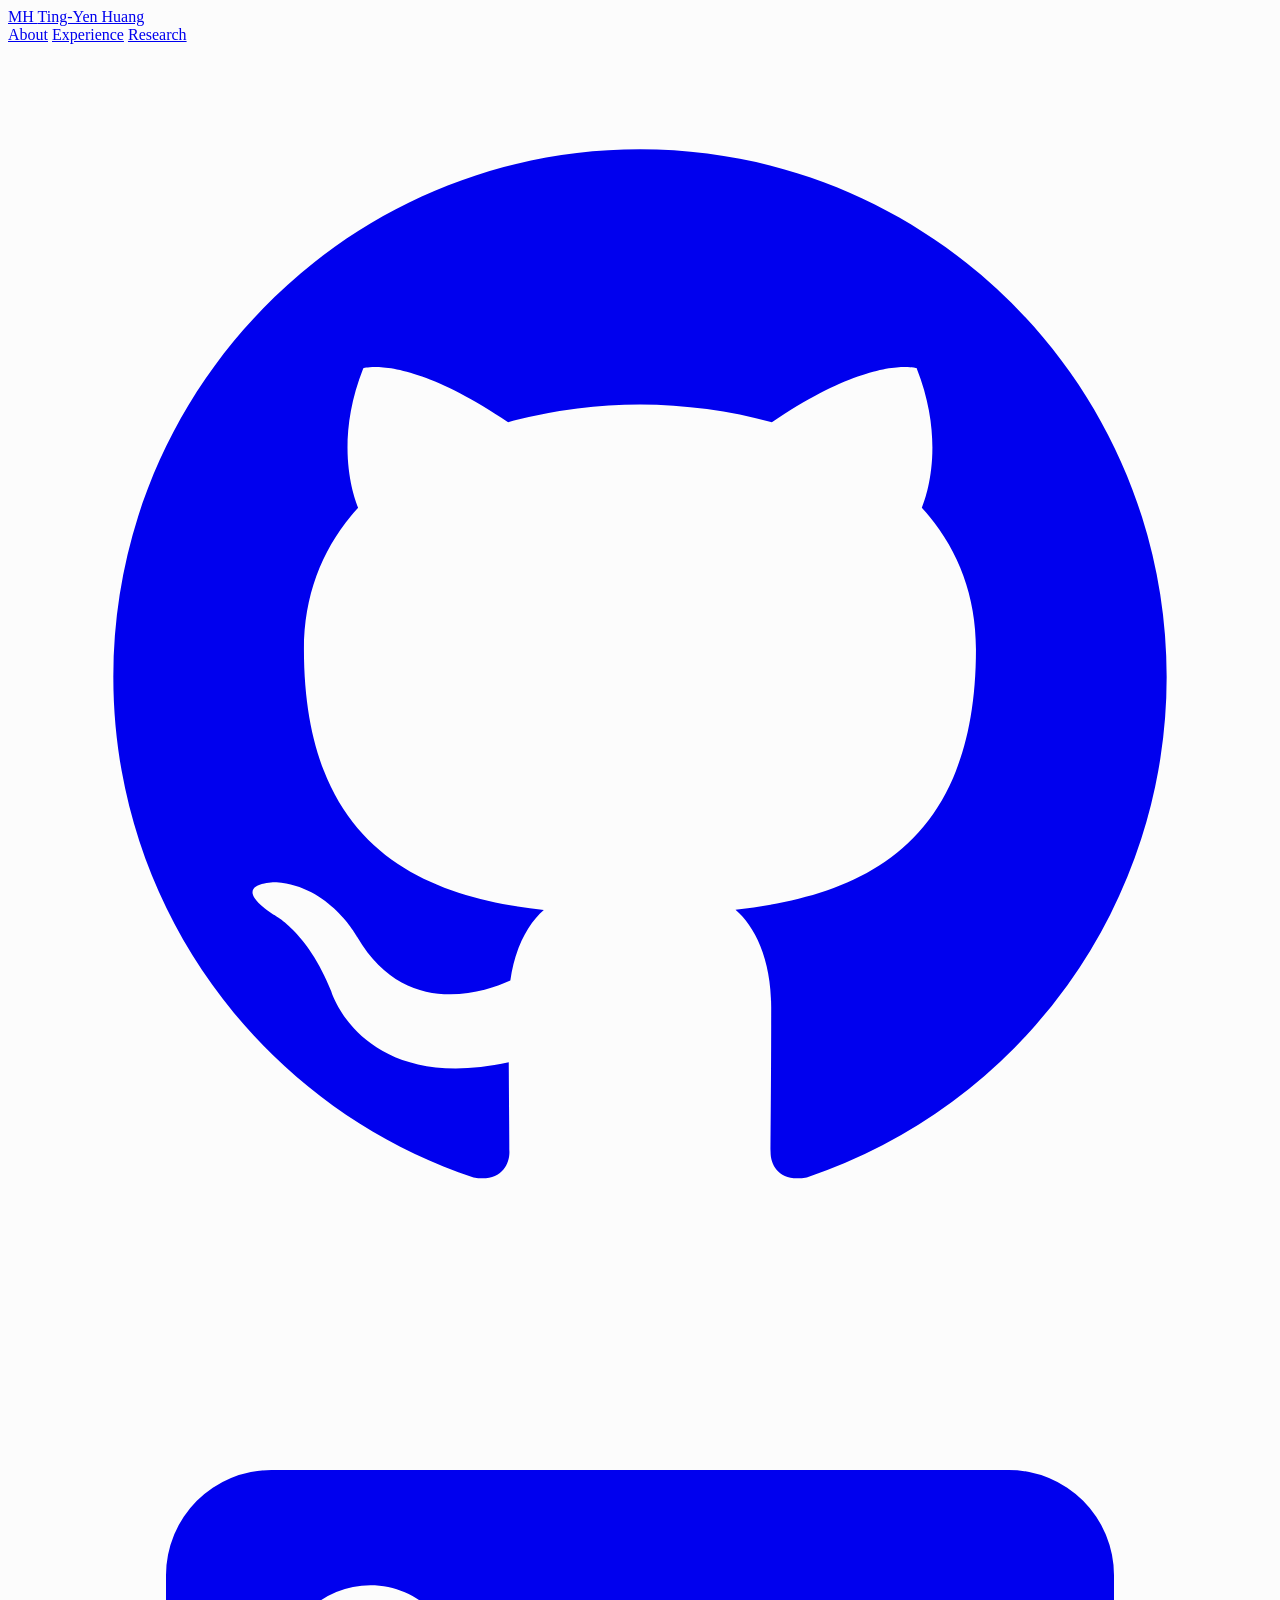
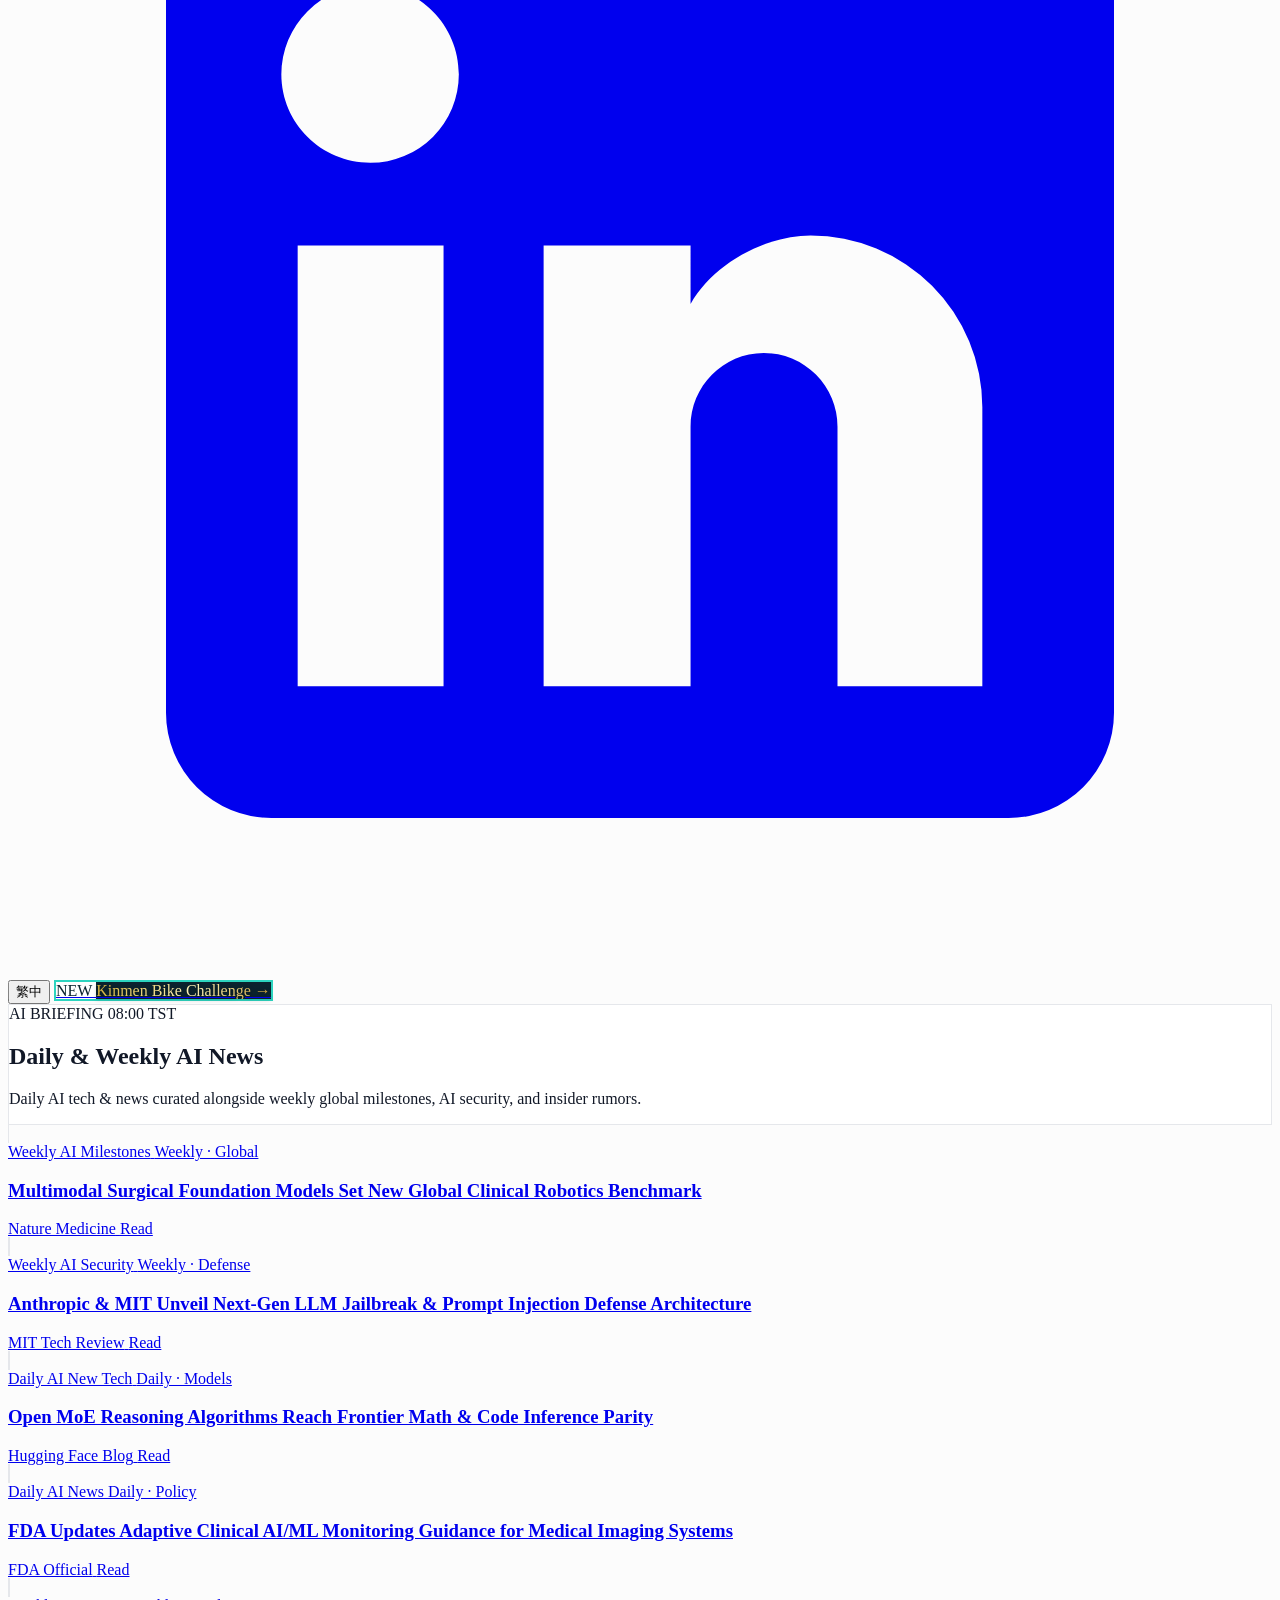
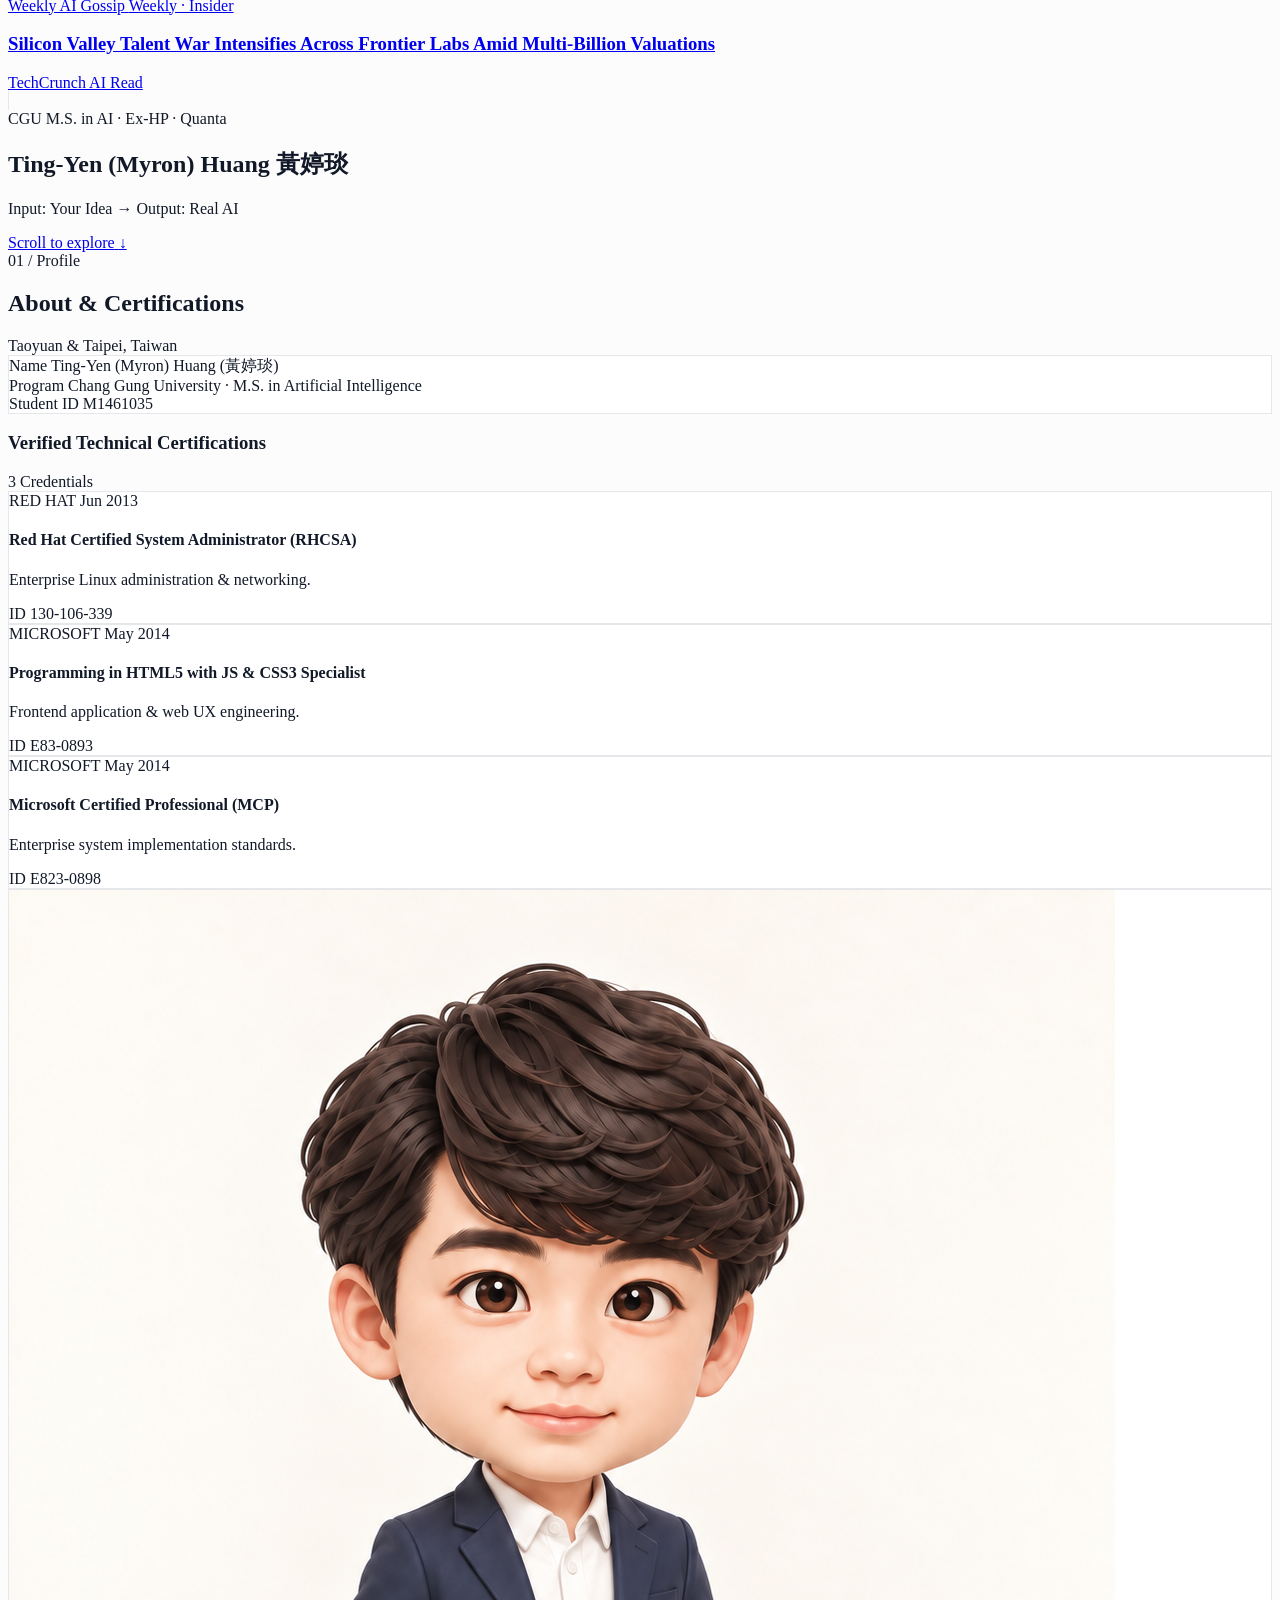
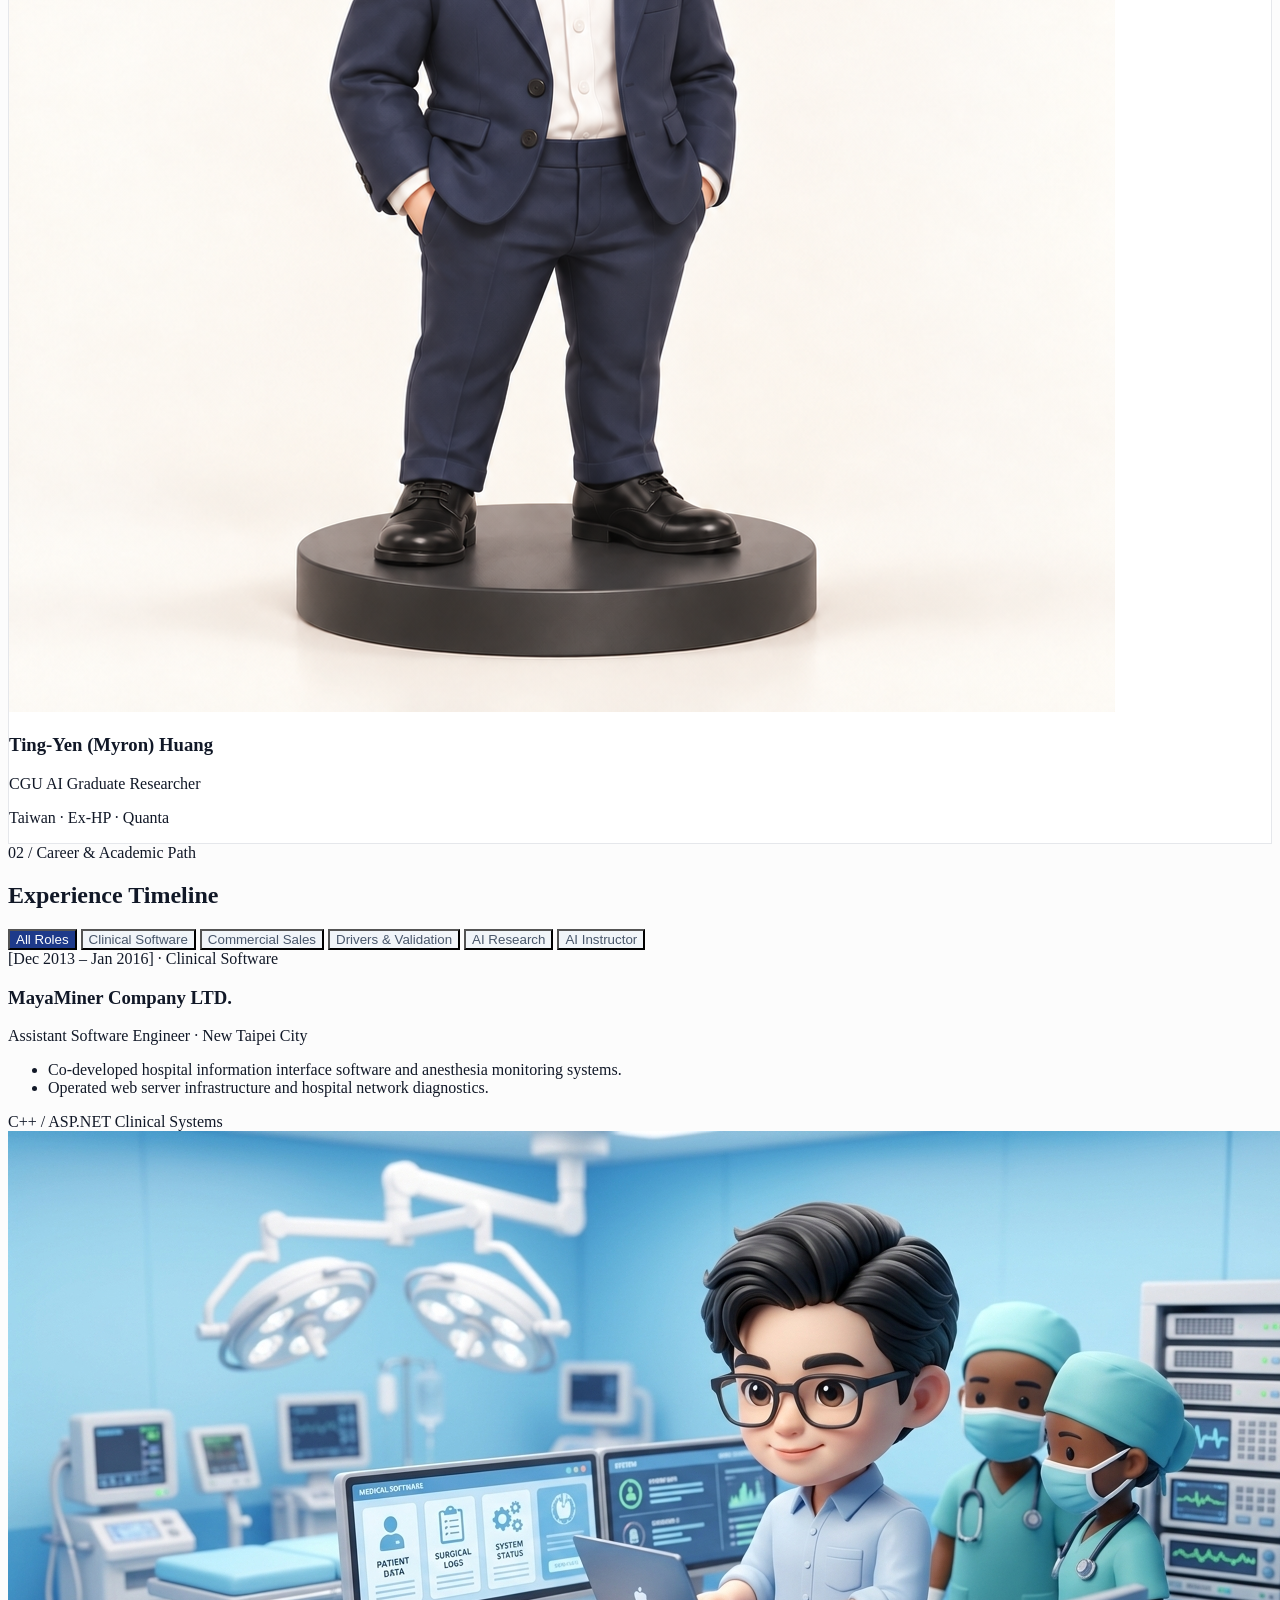
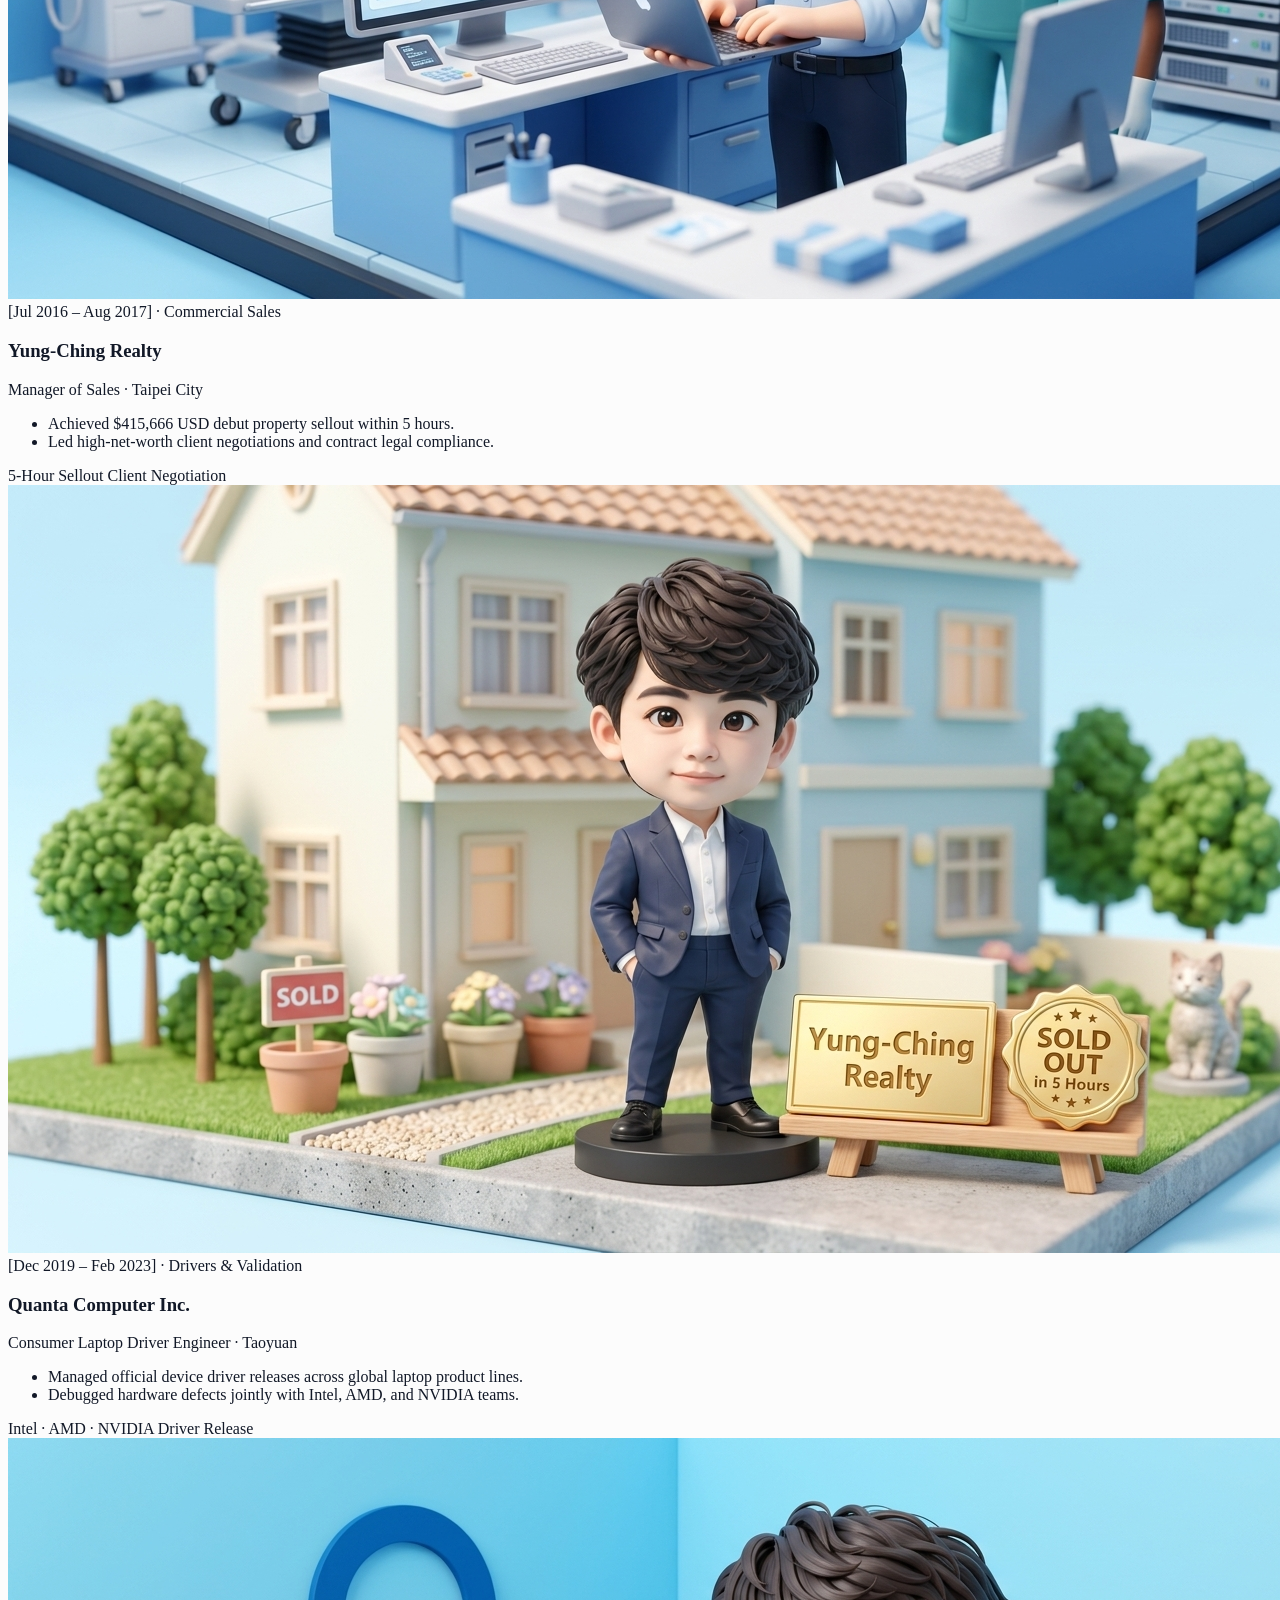
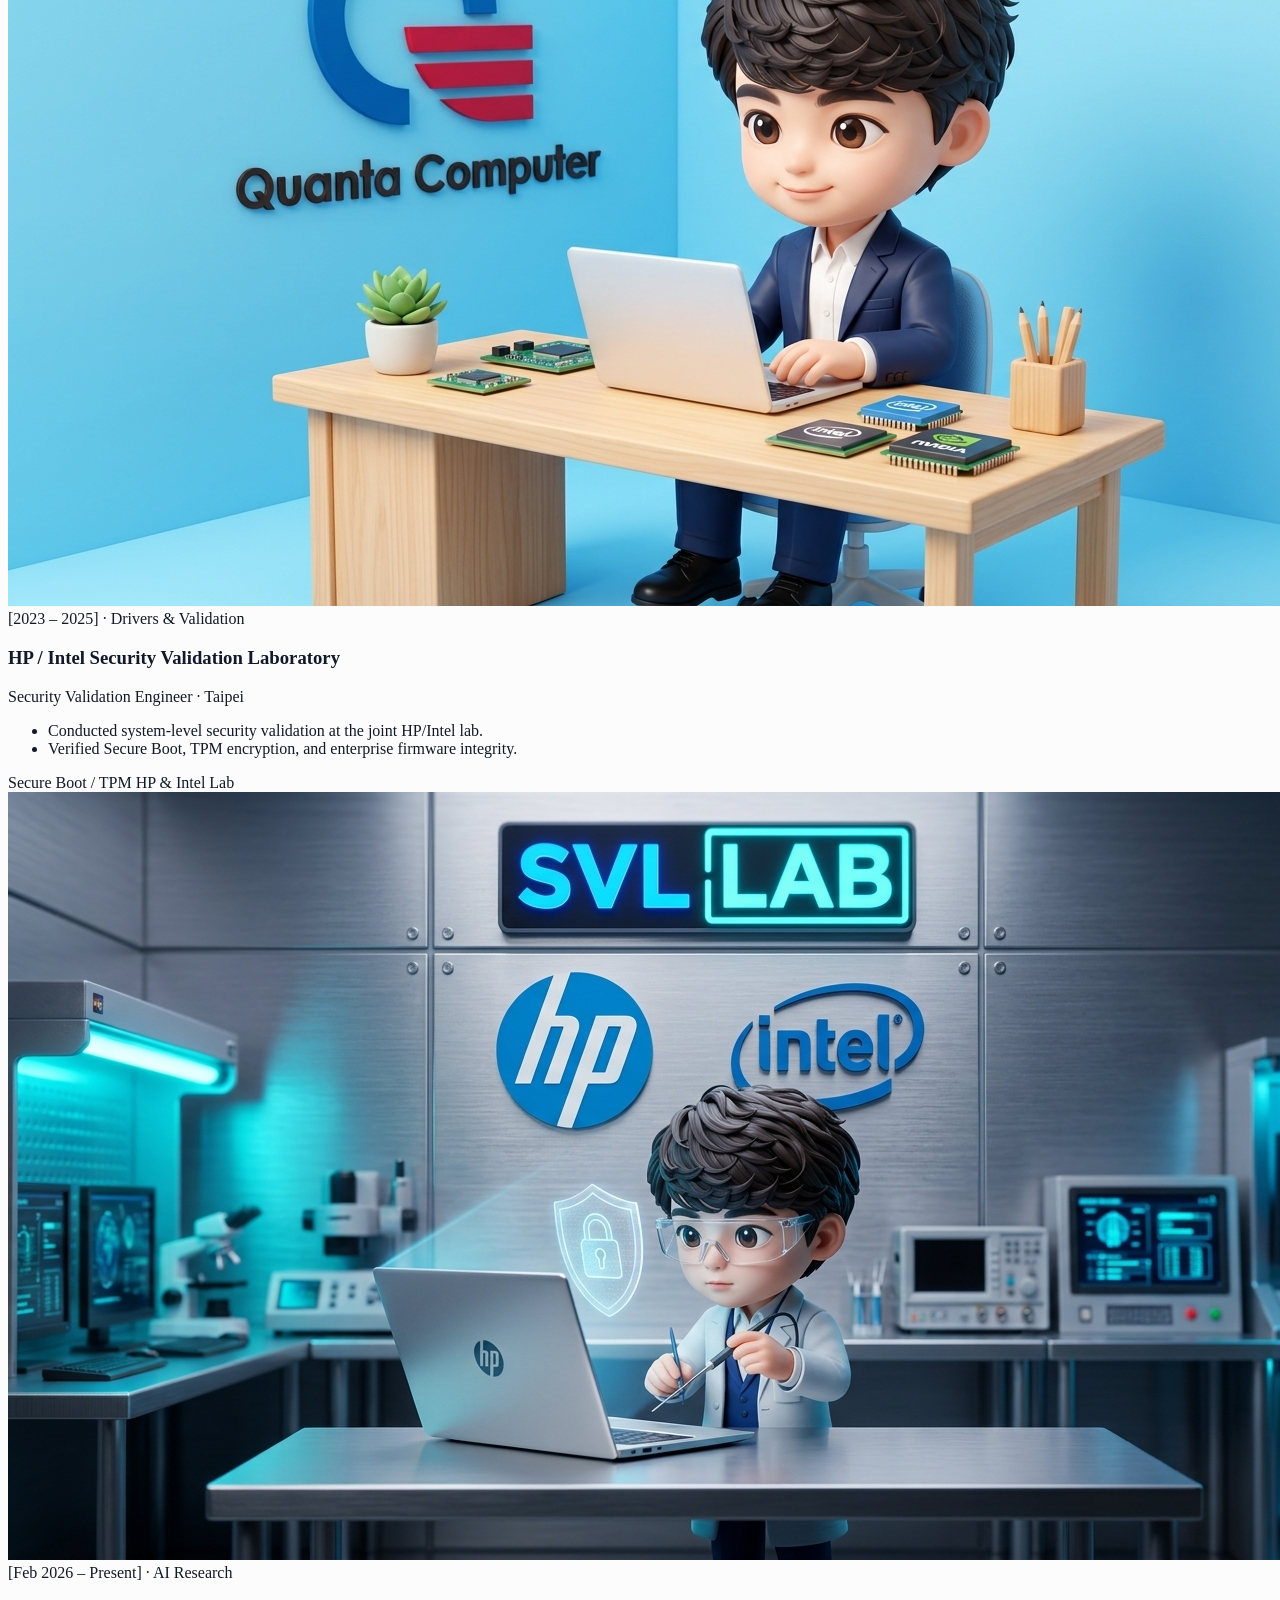
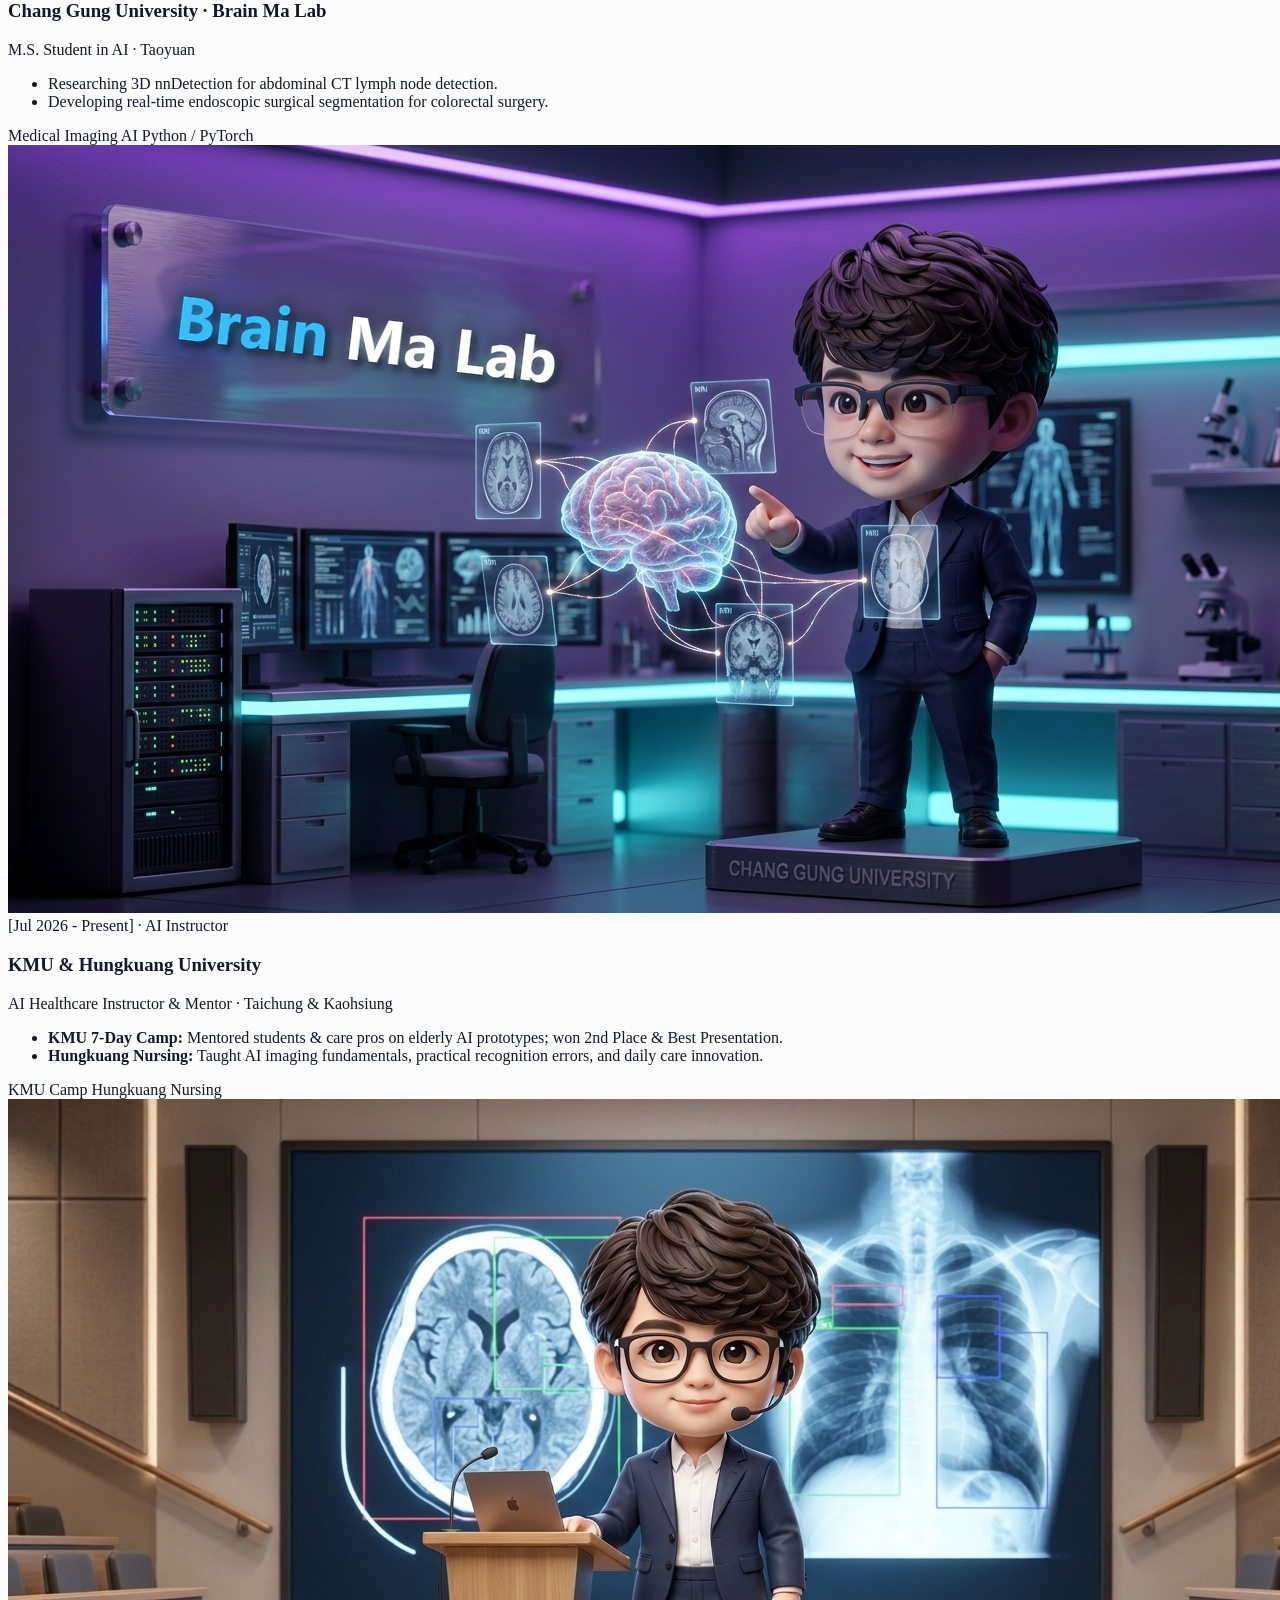
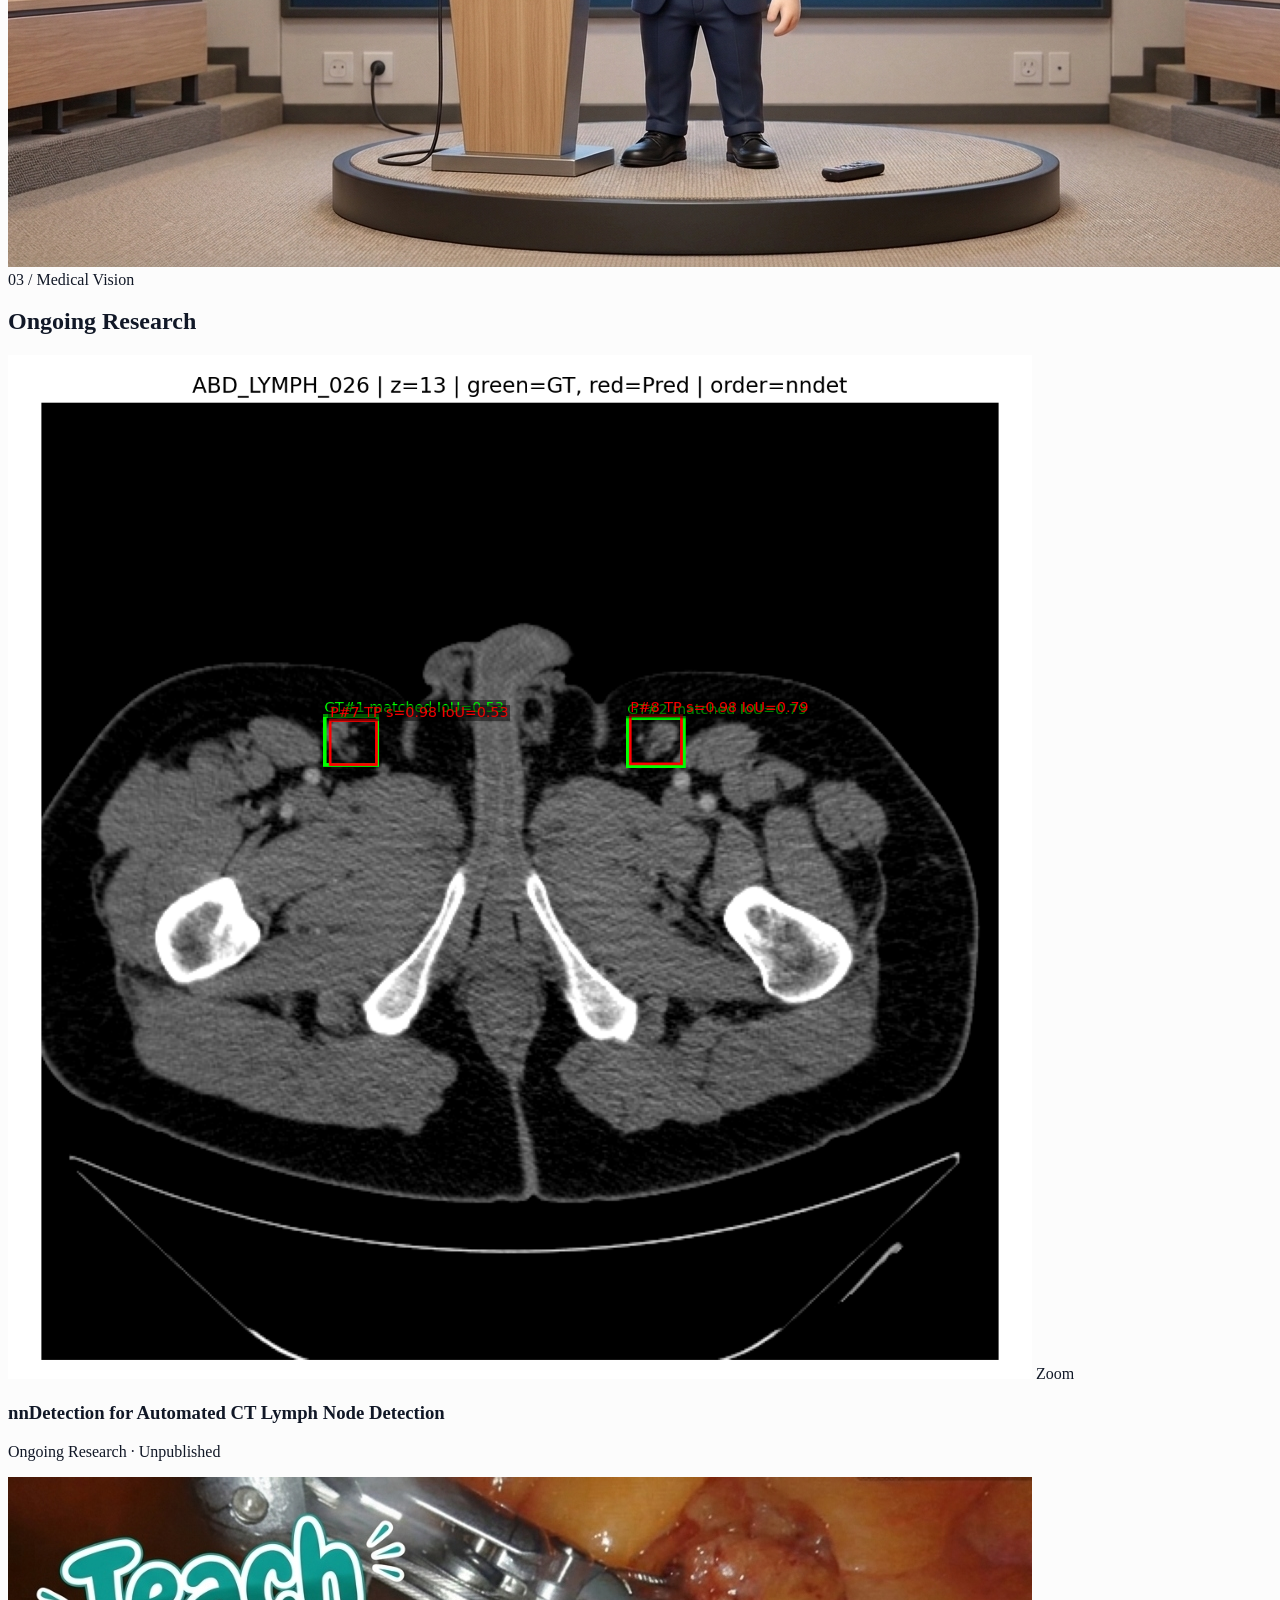
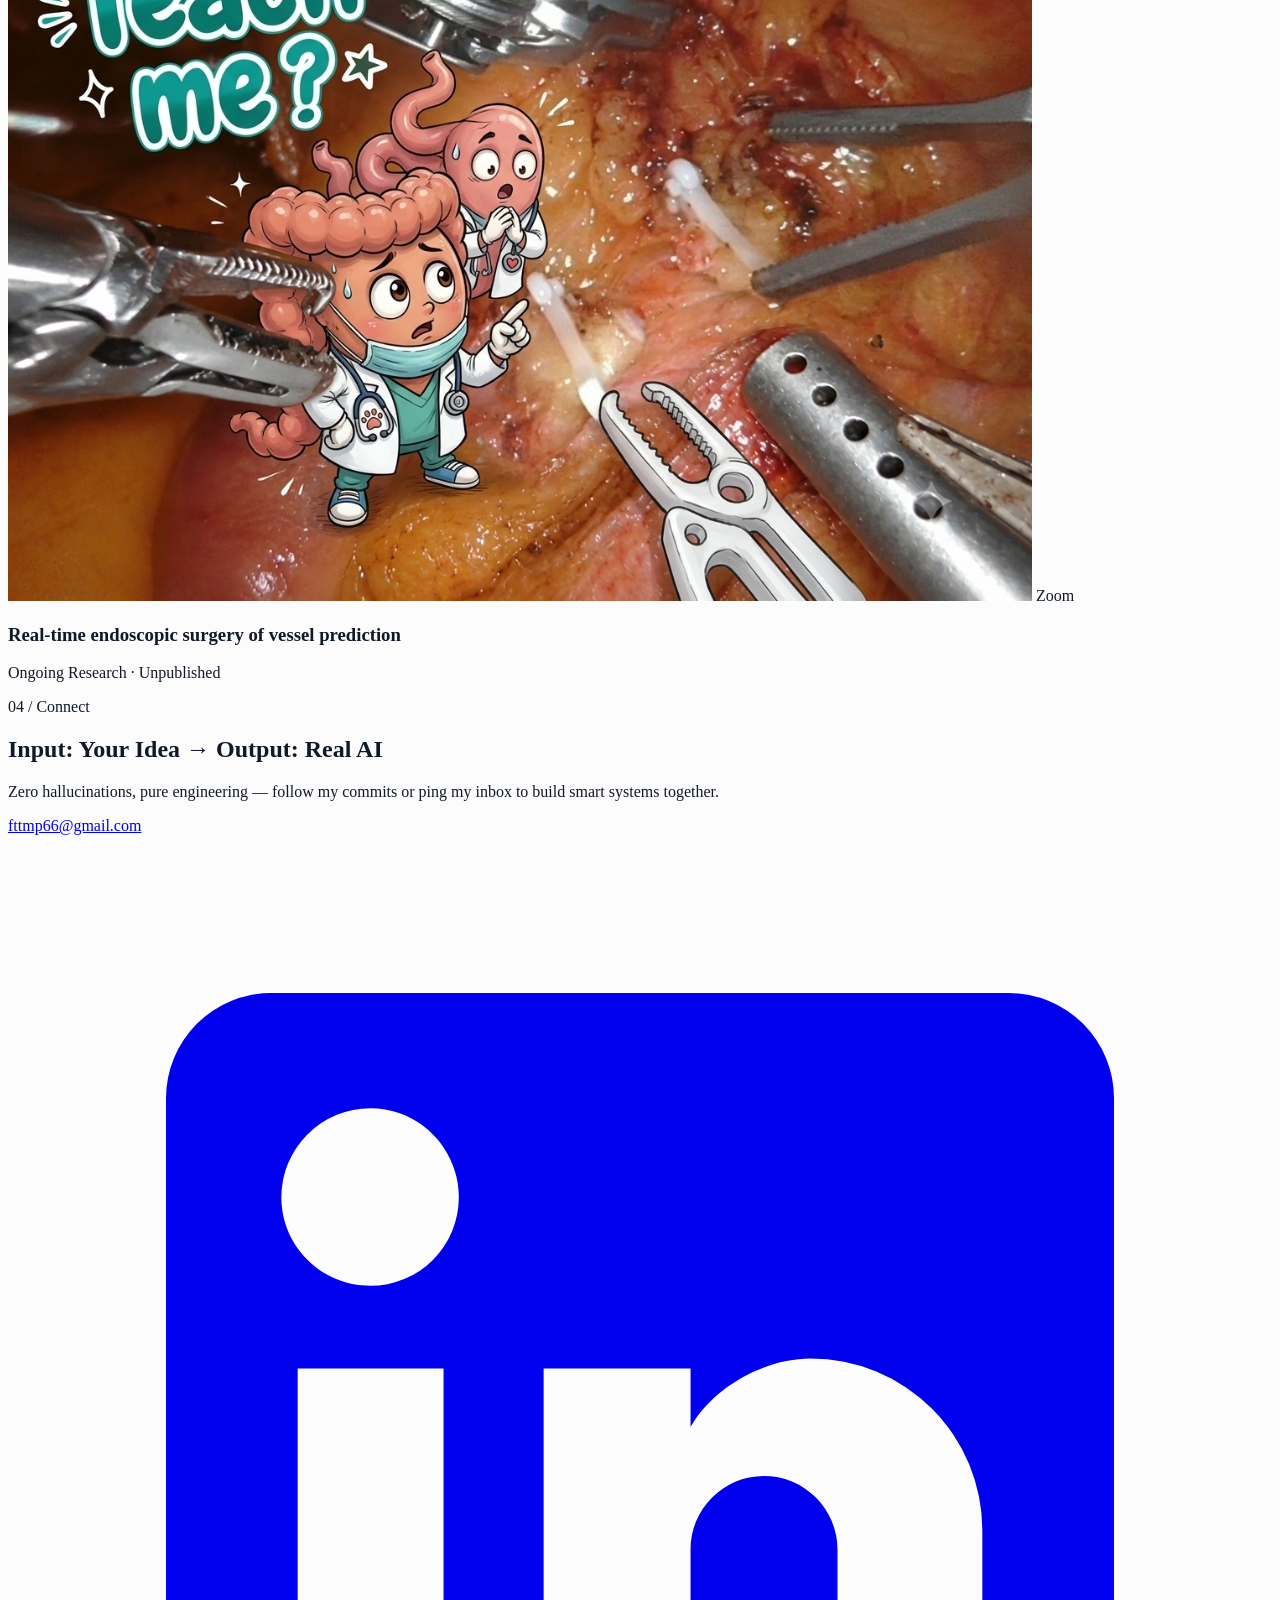
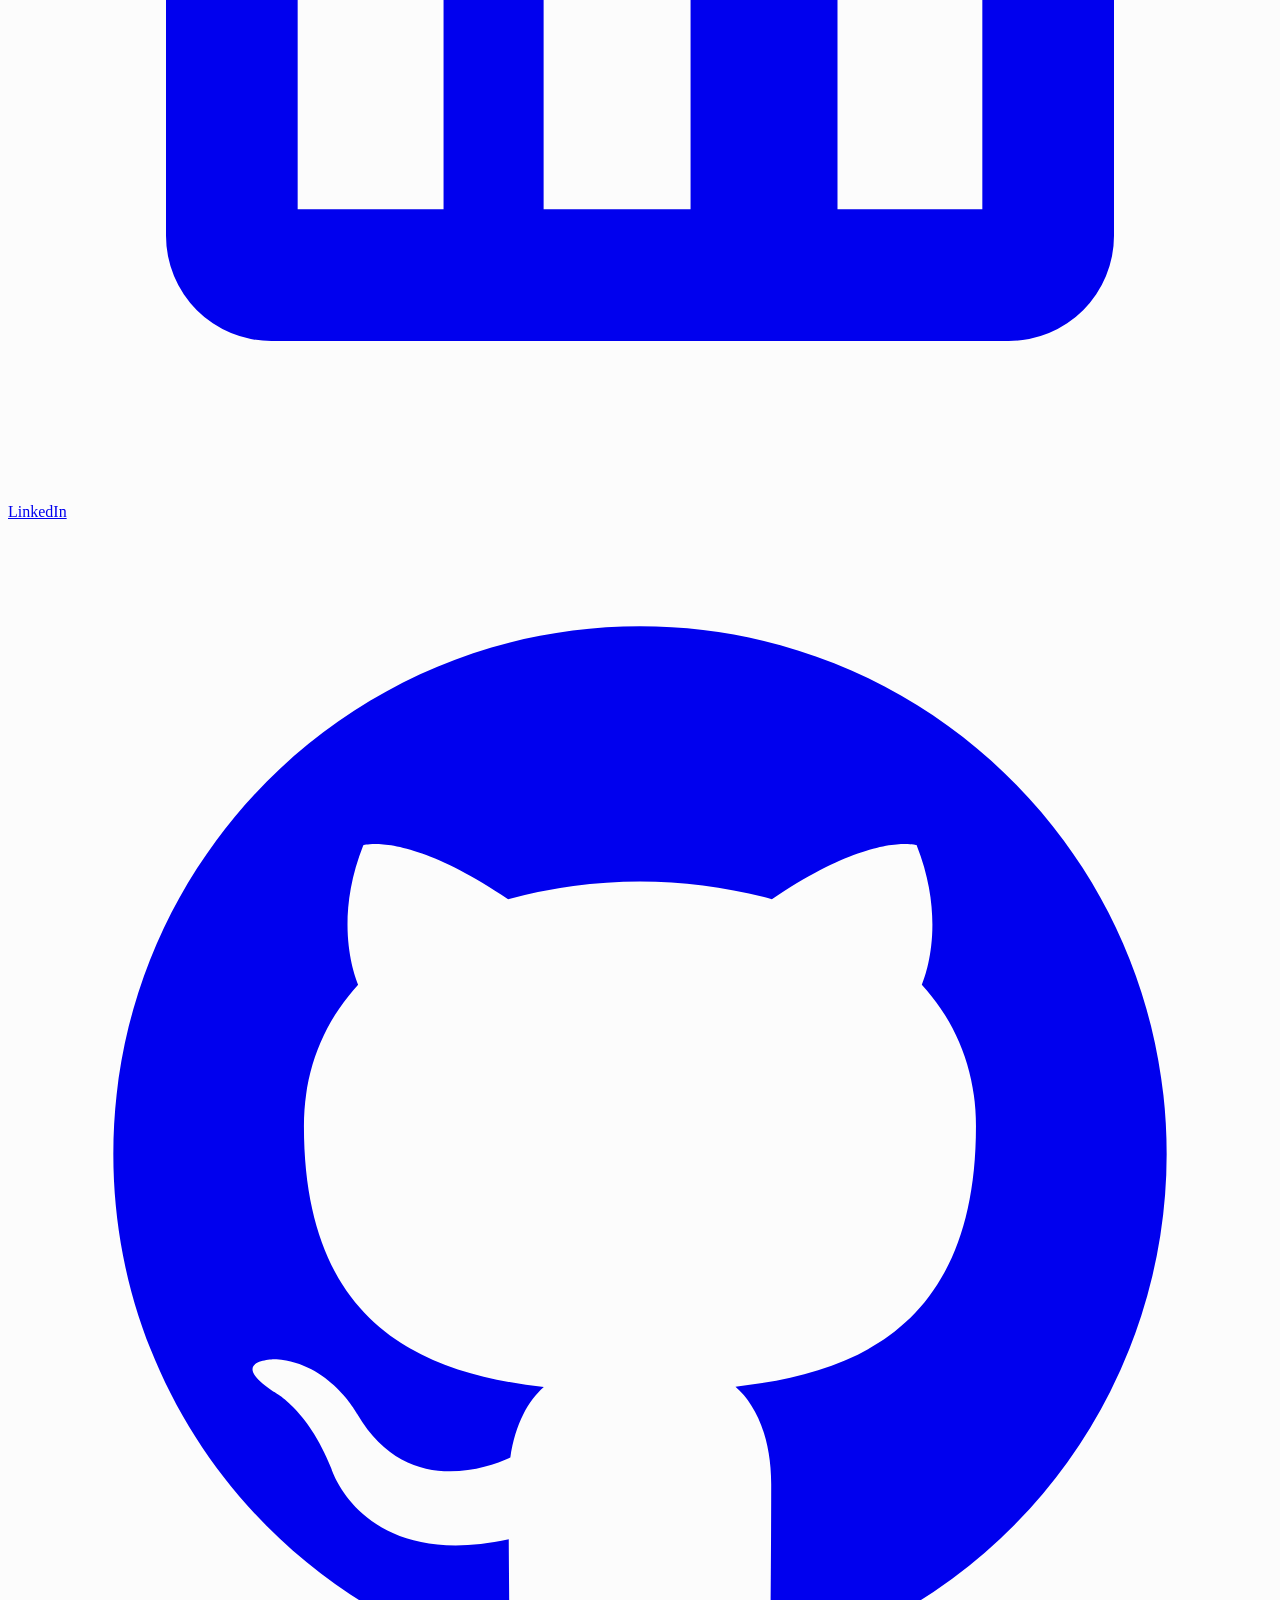
==== commit b7bebfd9: "refactor: debox layout, add French i18n, and update experience details" ====
--- a/index.html
+++ b/index.html
@@ -20,18 +20,6 @@
           fontFamily: {
             sans: ['"Plus Jakarta Sans"', 'system-ui', 'sans-serif'],
             mono: ['"JetBrains Mono"', 'monospace'],
-          },
-          colors: {
-            swiss: {
-              bg: '#FAFAFA',
-              alt: '#F4F5F7',
-              ink: '#111827',
-              muted: '#4B5563',
-              subtle: '#6B7280',
-              navy: '#1E3A8A',
-              steel: '#2563EB',
-              line: '#E5E7EB',
-            }
           }
         }
       }
@@ -42,16 +30,18 @@
       box-sizing: border-box;
     }
     body {
-      background-color: #FAFAFA;
+      background-color: #FCFCFC;
       color: #111827;
       -webkit-font-smoothing: antialiased;
       -moz-osx-font-smoothing: grayscale;
     }
     .glass-nav {
-      background-color: rgba(255, 255, 255, 0.94);
+      background-color: rgba(252, 252, 252, 0.92);
       -webkit-backdrop-filter: blur(12px);
       backdrop-filter: blur(12px);
     }
+
+    /* Card Styles for Restored AI Briefing Sidebar & Profile Section */
     .swiss-card {
       background-color: #FFFFFF;
       border: 1px solid #E5E7EB;
@@ -69,34 +59,82 @@
       transform: translateY(-1px);
       box-shadow: 0 6px 16px -4px rgba(17, 24, 39, 0.08);
     }
+
+    /* Filter Pills */
     .filter-pill {
       cursor: pointer;
       user-select: none;
-      background-color: #FFFFFF;
-      color: #4B5563;
-      border: 1px solid #E5E7EB;
-      transition: all 0.18s ease;
+      background-color: #F1F5F9;
+      color: #475569;
+      transition: all 0.2s ease;
     }
     .filter-pill:hover {
-      border-color: #2563EB;
+      background-color: #E2E8F0;
       color: #1E3A8A;
     }
     .filter-pill.active {
       background-color: #1E3A8A;
       color: #FFFFFF;
-      border-color: #1E3A8A;
-    }
-    .kinmen-pill-glow {
-      background-color: #1E3A8A;
-      color: #FFFFFF;
-      border: 1px solid #1E3A8A;
-      transition: background-color 0.2s ease, transform 0.2s ease;
-    }
-    .kinmen-pill-glow:hover {
-      background-color: #2563EB;
-      border-color: #2563EB;
-      transform: translateY(-1px);
-    }
+    }
+
+    /* Flashy ("瞎趴") Metallic Gold + Glowing Teal-Navy GIF-like Flashing Kinmen Badge */
+    @keyframes kinmenBeaconPulse {
+      0%, 100% {
+        background-color: #0b232e;
+        box-shadow: 0 0 0 0 rgba(45, 212, 191, 0.55), 0 4px 14px rgba(11, 35, 46, 0.3);
+        transform: translateY(0);
+      }
+      50% {
+        background-color: #133b4a;
+        box-shadow: 0 0 18px 2px rgba(45, 212, 191, 0.7), 0 6px 20px rgba(15, 76, 92, 0.45);
+        transform: translateY(-1px);
+      }
+    }
+    @keyframes kinmenShimmer {
+      0% { left: -60%; }
+      60%, 100% { left: 140%; }
+    }
+    @keyframes goldShine {
+      0% { background-position: 0% 50%; }
+      100% { background-position: 200% 50%; }
+    }
+    .kinmen-flash-badge {
+      position: relative;
+      overflow: hidden;
+      background-color: #0b232e;
+      border: 2px solid #2dd4bf;
+      animation: kinmenBeaconPulse 1.1s steps(2, end) infinite;
+    }
+    .kinmen-flash-badge::after {
+      content: "";
+      position: absolute;
+      top: 0;
+      left: -60%;
+      width: 45%;
+      height: 100%;
+      background: linear-gradient(90deg, transparent, rgba(255, 255, 255, 0.35), transparent);
+      transform: skewX(-20deg);
+      animation: kinmenShimmer 2.1s infinite;
+      pointer-events: none;
+    }
+    .metallic-gold-text {
+      background: linear-gradient(110deg, #d4af37 0%, #fff4b8 28%, #c5962c 52%, #fef0a6 76%, #d4af37 100%);
+      background-size: 200% auto;
+      -webkit-background-clip: text;
+      background-clip: text;
+      color: #f6d365;
+      -webkit-text-fill-color: transparent;
+      filter: drop-shadow(0 1px 2px rgba(0, 0, 0, 0.45));
+      animation: goldShine 2.4s linear infinite;
+    }
+    .kinmen-new-pill {
+      transition: all 0.15s ease;
+    }
+    .kinmen-new-pill.flash-alt {
+      background-color: #FFFFFF !important;
+      color: #0b232e !important;
+    }
+
     .scrollbar-none::-webkit-scrollbar {
       display: none;
     }
@@ -113,15 +151,15 @@
     }
   </style>
 </head>
-<body class="font-sans antialiased selection:bg-[#2563EB]/15 selection:text-[#1E3A8A]">
-
-  <!-- 1. STICKY TOP NAVBAR (Full Container Width, Crisp White) -->
-  <header class="sticky top-0 z-50 glass-nav border-b border-[#E5E7EB]">
-    <div class="max-w-[1440px] mx-auto px-4 sm:px-6 lg:px-8 h-16 flex items-center justify-between gap-4">
+<body class="font-sans antialiased selection:bg-[#1E3A8A]/10 selection:text-[#1E3A8A]">
+
+  <!-- 1. STICKY TOP NAVBAR -->
+  <header class="sticky top-0 z-50 glass-nav border-b border-slate-200/70">
+    <div class="max-w-[1380px] mx-auto px-6 h-16 flex items-center justify-between gap-4">
       
       <!-- Left: Name Brand -->
       <a href="#hero" class="flex items-center gap-2.5 flex-shrink-0 group">
-        <span class="w-7 h-7 rounded-md bg-[#1E3A8A] text-white font-mono text-xs font-bold flex items-center justify-center group-hover:bg-[#2563EB] transition-colors">
+        <span class="w-7 h-7 rounded-full bg-[#1E3A8A] text-white font-mono text-xs font-bold flex items-center justify-center group-hover:bg-[#2563EB] transition-colors">
           MH
         </span>
         <span class="font-bold text-sm tracking-tight text-[#111827] hidden sm:inline">
@@ -129,51 +167,52 @@
         </span>
       </a>
 
-      <!-- Center: Section Anchors -->
-      <nav class="hidden md:flex items-center gap-6 text-xs font-semibold text-[#4B5563]">
-        <a href="#ai-briefing" class="hover:text-[#2563EB] transition-colors whitespace-nowrap" data-i18n="nav-briefing">AI Briefing</a>
-        <a href="#about" class="hover:text-[#2563EB] transition-colors whitespace-nowrap" data-i18n="nav-about">About</a>
-        <a href="#experience" class="hover:text-[#2563EB] transition-colors whitespace-nowrap" data-i18n="nav-experience">Experience</a>
-        <a href="#research" class="hover:text-[#2563EB] transition-colors whitespace-nowrap" data-i18n="nav-research">Research</a>
-        <a href="#contact" class="hover:text-[#2563EB] transition-colors whitespace-nowrap" data-i18n="nav-contact">Contact</a>
+      <!-- Center: Strictly About / Experience / Research -->
+      <nav class="hidden md:flex items-center gap-8 text-xs font-semibold text-slate-500">
+        <a href="#about" class="nav-anchor hover:text-[#1E3A8A] transition-colors whitespace-nowrap" data-i18n="nav-about">About</a>
+        <a href="#experience" class="nav-anchor hover:text-[#1E3A8A] transition-colors whitespace-nowrap" data-i18n="nav-experience">Experience</a>
+        <a href="#research" class="nav-anchor hover:text-[#1E3A8A] transition-colors whitespace-nowrap" data-i18n="nav-research">Research</a>
       </nav>
 
-      <!-- Right: Social Icons, Language Toggle & Kinmen Challenge Pill -->
-      <div class="flex items-center gap-2 flex-shrink-0">
+      <!-- Right: Social Icons, 4-Way Language Toggle (EN/繁中/简中/FR) & Flashy Kinmen Pill -->
+      <div class="flex items-center gap-2.5 flex-shrink-0">
         <a href="mailto:fttmp66@gmail.com" aria-label="Email" title="Email: fttmp66@gmail.com"
-           class="w-8 h-8 rounded-md border border-[#E5E7EB] bg-white hover:border-[#2563EB] text-[#4B5563] hover:text-[#2563EB] flex items-center justify-center transition-colors">
+           class="w-8 h-8 rounded-full bg-slate-100 hover:bg-slate-200 text-slate-600 hover:text-[#1E3A8A] flex items-center justify-center transition-colors">
           <i data-lucide="mail" class="w-3.5 h-3.5"></i>
         </a>
         <a href="https://github.com/fttmp66-0c0o0d0e0r0/myron-huang-portfolio" target="_blank" rel="noopener noreferrer" aria-label="GitHub" title="GitHub Repository"
-           class="w-8 h-8 rounded-md border border-[#E5E7EB] bg-white hover:border-[#2563EB] text-[#4B5563] hover:text-[#111827] flex items-center justify-center transition-colors">
+           class="w-8 h-8 rounded-full bg-slate-100 hover:bg-slate-200 text-slate-600 hover:text-[#111827] flex items-center justify-center transition-colors">
           <svg class="w-3.5 h-3.5" viewBox="0 0 24 24" fill="currentColor" aria-hidden="true"><path d="M12 2C6.477 2 2 6.484 2 12.017c0 4.425 2.865 8.18 6.839 9.504.5.092.682-.217.682-.483 0-.237-.008-.868-.013-1.703-2.782.605-3.369-1.343-3.369-1.343-.454-1.158-1.11-1.466-1.11-1.466-.908-.62.069-.608.069-.608 1.003.07 1.53 1.032 1.53 1.032.892 1.53 2.341 1.088 2.91.832.092-.647.35-1.088.636-1.338-2.22-.253-4.555-1.113-4.555-4.951 0-1.093.39-1.988 1.029-2.688-.103-.253-.446-1.272.098-2.65 0 0 .84-.27 2.75 1.026A9.564 9.564 0 0112 6.844c.85.004 1.705.115 2.504.337 1.909-1.296 2.747-1.027 2.747-1.027.546 1.379.202 2.398.1 2.651.64.7 1.028 1.595 1.028 2.688 0 3.848-2.339 4.695-4.566 4.943.359.309.678.92.678 1.855 0 1.338-.012 2.419-.012 2.747 0 .268.18.58.688.482A10.019 10.019 0 0022 12.017C22 6.484 17.522 2 12 2z"/></svg>
         </a>
         <a href="https://www.linkedin.com/in/%E9%BB%83%E5%A9%B7%E7%90%B0-ting-yen-huang-57aa9772/" target="_blank" rel="noopener noreferrer" aria-label="LinkedIn" title="LinkedIn Profile"
-           class="w-8 h-8 rounded-md border border-[#E5E7EB] bg-white hover:border-[#2563EB] text-[#4B5563] hover:text-[#2563EB] flex items-center justify-center transition-colors">
+           class="w-8 h-8 rounded-full bg-slate-100 hover:bg-slate-200 text-slate-600 hover:text-[#2563EB] flex items-center justify-center transition-colors">
           <svg class="w-3.5 h-3.5" viewBox="0 0 24 24" fill="currentColor" aria-hidden="true"><path d="M19 3a2 2 0 0 1 2 2v14a2 2 0 0 1-2 2H5a2 2 0 0 1-2-2V5a2 2 0 0 1 2-2h14m-.5 15.5v-5.3a3.26 3.26 0 0 0-3.26-3.26c-.85 0-1.84.52-2.28 1.3v-1.11h-2.79v8.37h2.79v-4.93c0-.77.62-1.4 1.39-1.4a1.4 1.4 0 0 1 1.4 1.4v4.93h2.75M6.88 8.56a1.68 1.68 0 0 0 1.68-1.68c0-.93-.75-1.69-1.68-1.69a1.69 1.69 0 0 0-1.69 1.69c0 .93.76 1.68 1.69 1.68m1.39 9.94v-8.37H5.5v8.37h2.77z"/></svg>
         </a>
 
         <button id="lang-toggle-btn" type="button"
-                class="h-8 px-2.5 rounded-md border border-[#E5E7EB] bg-white hover:border-[#2563EB] text-[11px] font-mono font-semibold text-[#111827] transition-colors cursor-pointer whitespace-nowrap"
-                title="Switch Language (EN / 繁中 / 简中)">
+                class="h-8 px-3 rounded-full bg-slate-100 hover:bg-slate-200 text-[11px] font-mono font-semibold text-slate-700 transition-colors cursor-pointer whitespace-nowrap"
+                title="Switch Language (EN / 繁中 / 简中 / FR)">
           <span id="lang-btn-text">繁中</span>
         </button>
 
+        <!-- Flashy ("瞎趴") Metallic Gold + Teal-Navy Glowing Kinmen Badge -->
         <a href="kinmen.html" id="kinmen-campaign-badge"
-           class="kinmen-pill-glow inline-flex items-center gap-1.5 h-8 px-3 rounded-full text-xs font-bold whitespace-nowrap">
-          <span class="w-1.5 h-1.5 rounded-full bg-sky-300 animate-pulse"></span>
-          <span data-i18n="nav-kinmen">Kinmen Challenge &rarr;</span>
+           class="kinmen-flash-badge inline-flex items-center gap-2 h-8 px-3.5 rounded-full text-xs font-extrabold whitespace-nowrap">
+          <span id="kinmen-new-pill" class="kinmen-new-pill px-1.5 py-0.5 rounded-full bg-teal-300 text-[#0b232e] text-[9px] font-black tracking-wider uppercase">
+            NEW
+          </span>
+          <span class="metallic-gold-text tracking-tight" data-i18n="nav-kinmen">Kinmen Bike Challenge &rarr;</span>
         </a>
       </div>
     </div>
   </header>
 
-  <!-- MAIN 2-PART LAYOUT: Fixed Left AI News Sidebar + Crisp Vertical Divider + Right Minimalist Scroller -->
-  <div class="max-w-[1440px] mx-auto px-4 sm:px-6 lg:px-8">
-    <div class="flex flex-col lg:flex-row items-start">
-
-      <!-- LEFT COLUMN (Sticky AI News Section - Preserved 5 Categorized News Pillars) -->
-      <aside id="ai-briefing" class="w-full lg:w-[320px] xl:w-[350px] flex-shrink-0 lg:sticky lg:top-16 py-8 lg:pr-7 space-y-3.5 scroll-mt-20 min-w-0">
+  <!-- MAIN CANVAS: Sticky Left AI Briefing Cards (Green Box Style) + Spacious Right Content Flow -->
+  <div class="max-w-[1380px] mx-auto px-6">
+    <div class="flex flex-col lg:flex-row items-start gap-8 lg:gap-12">
+
+      <!-- LEFT COLUMN (Restored Image 2 Green Box Version: Structured Categorized AI News Cards) -->
+      <aside id="ai-briefing" class="w-full lg:w-[310px] xl:w-[340px] flex-shrink-0 lg:sticky lg:top-20 py-8 space-y-3.5 scroll-mt-20 min-w-0">
         
         <!-- Editorial AI Briefing Header Card -->
         <div class="swiss-card rounded-lg p-4 space-y-2">
@@ -306,50 +345,39 @@
           </a>
 
         </div>
-
       </aside>
 
-      <!-- CRISP VERTICAL DIVIDER + RIGHT COLUMN: MINIMALIST SINGLE-PAGE PORTFOLIO SCROLLER -->
-      <main class="flex-1 min-w-0 border-t lg:border-t-0 lg:border-l border-[#D1D5DB]">
-
-        <!-- HERO SECTION (Scroll to Explore inside Right Column) -->
-        <section id="hero" class="bg-[#FAFAFA] border-b border-[#E5E7EB] px-6 sm:px-10 lg:px-12 py-16 sm:py-24">
-          <div class="max-w-3xl space-y-6">
-            <div class="inline-flex items-center gap-2 px-2.5 py-1 rounded border border-[#E5E7EB] bg-white font-mono text-[11px] font-semibold tracking-wider text-[#1E3A8A] uppercase">
+      <!-- RIGHT COLUMN: HERO + PROFILE (Image 4 Orange Box Style) + AIRY DE-BOXED TIMELINE / RESEARCH / FOOTER -->
+      <main class="flex-1 min-w-0 max-w-4xl mx-auto">
+
+        <!-- HERO SECTION (Red-Boxed Bio Paragraph & Hero Kinmen Button Removed) -->
+        <section id="hero" class="pt-16 pb-28 sm:pt-24 sm:pb-36">
+          <div class="space-y-6">
+            <span class="inline-flex items-center gap-2 px-3 py-1 rounded-full bg-slate-100 font-mono text-[11px] font-semibold tracking-wider text-[#1E3A8A] uppercase">
               <span class="w-1.5 h-1.5 rounded-full bg-[#2563EB]"></span>
               <span data-i18n="hero-eyebrow">CGU M.S. in AI · Ex-HP · Quanta</span>
-            </div>
-
-            <h1 class="text-4xl sm:text-5xl font-extrabold tracking-tight text-[#111827] leading-[1.08]">
+            </span>
+
+            <h1 class="text-4xl sm:text-5xl lg:text-6xl font-extrabold tracking-tight text-[#111827] leading-[1.1]">
               Ting-Yen (Myron) Huang
-              <span class="block text-2xl sm:text-3xl font-bold text-[#6B7280] mt-2">黃婷琰</span>
+              <span class="block text-2xl sm:text-3xl font-bold text-slate-400 mt-2">黃婷琰</span>
             </h1>
 
-            <p class="text-base sm:text-lg font-semibold text-[#1E3A8A] font-mono tracking-tight" data-i18n="hero-slogan">
+            <p class="text-base sm:text-lg font-medium text-[#1E3A8A] font-mono tracking-tight" data-i18n="hero-slogan">
               Input: Your Idea &rarr; Output: Real AI
             </p>
 
-            <p class="text-sm sm:text-base text-[#4B5563] leading-relaxed max-w-2xl" data-i18n="hero-desc">
-              Medical Imaging AI Graduate Researcher bridging low-level laptop driver engineering, hardware security validation, and clinical computer vision systems in Taoyuan &amp; Taipei, Taiwan.
-            </p>
-
-            <div class="pt-4 flex flex-wrap items-center gap-6">
-              <a href="#about" id="scroll-explore-btn"
-                 class="inline-flex items-center gap-2 px-3.5 py-2 rounded-md border border-[#E5E7EB] bg-white hover:border-[#2563EB] text-xs font-mono font-semibold text-[#111827] hover:text-[#2563EB] transition-colors">
+            <div class="pt-4">
+              <a href="#about" class="nav-anchor inline-flex items-center gap-2 px-4 py-2 rounded-full bg-slate-100 hover:bg-slate-200 text-xs font-mono font-semibold text-[#111827] hover:text-[#1E3A8A] transition-colors">
                 <span data-i18n="hero-scroll">Scroll to explore</span>
                 <span aria-hidden="true">&darr;</span>
               </a>
-              <a href="kinmen.html"
-                 class="inline-flex items-center gap-1.5 text-xs font-mono font-semibold text-[#2563EB] hover:text-[#1E3A8A] transition-colors">
-                <span data-i18n="hero-kinmen">Kinmen Bowknot Cycling Challenge (NT$5,000 Bonus)</span>
-                <span aria-hidden="true">&rarr;</span>
-              </a>
             </div>
           </div>
         </section>
 
-        <!-- 01 / ABOUT & CERTIFICATIONS (#F4F5F7 Alternating Section) -->
-        <section id="about" class="bg-[#F4F5F7] border-b border-[#E5E7EB] px-6 sm:px-10 lg:px-12 py-14 sm:py-16 scroll-mt-16">
+        <!-- 01 / ABOUT & CERTIFICATIONS (Restored Image 4 Orange Box Version) -->
+        <section id="about" class="py-24 sm:py-32 scroll-mt-16">
           <div class="space-y-8">
             <div class="flex flex-col sm:flex-row sm:items-end justify-between gap-2 border-b border-[#E5E7EB] pb-4">
               <div>
@@ -362,7 +390,7 @@
             </div>
 
             <div class="grid grid-cols-1 xl:grid-cols-12 gap-7 items-start">
-              <!-- Left: Personal Info + 3 Certifications -->
+              <!-- Left Column (8/12): Identity Card + 3 Certifications Cards -->
               <div class="xl:col-span-8 space-y-6 min-w-0">
                 <div class="swiss-card rounded-lg divide-y divide-[#E5E7EB]">
                   <div class="px-5 py-3.5 flex flex-col sm:flex-row sm:items-center gap-1 sm:gap-6 text-sm">
@@ -371,7 +399,7 @@
                   </div>
                   <div class="px-5 py-3.5 flex flex-col sm:flex-row sm:items-center gap-1 sm:gap-6 text-sm">
                     <span class="font-mono text-xs font-semibold text-[#6B7280] sm:w-28 flex-shrink-0 uppercase" data-i18n="about-program-label">Program</span>
-                    <span class="font-semibold text-[#111827]">Chang Gung University · M.S. in Artificial Intelligence</span>
+                    <span class="font-semibold text-[#111827]" data-i18n="about-program-val">Chang Gung University · M.S. in Artificial Intelligence</span>
                   </div>
                   <div class="px-5 py-3.5 flex flex-col sm:flex-row sm:items-center gap-1 sm:gap-6 text-sm">
                     <span class="font-mono text-xs font-semibold text-[#6B7280] sm:w-28 flex-shrink-0 uppercase" data-i18n="about-student-label">Student ID</span>
@@ -398,7 +426,7 @@
                         <h4 class="font-bold text-xs text-[#111827] leading-snug">
                           Red Hat Certified System Administrator (RHCSA)
                         </h4>
-                        <p class="text-[11px] text-[#4B5563] mt-1.5 leading-relaxed">
+                        <p class="text-[11px] text-[#4B5563] mt-1.5 leading-relaxed" data-i18n="cert1-desc">
                           Enterprise Linux administration &amp; networking.
                         </p>
                       </div>
@@ -417,7 +445,7 @@
                         <h4 class="font-bold text-xs text-[#111827] leading-snug">
                           Programming in HTML5 with JS &amp; CSS3 Specialist
                         </h4>
-                        <p class="text-[11px] text-[#4B5563] mt-1.5 leading-relaxed">
+                        <p class="text-[11px] text-[#4B5563] mt-1.5 leading-relaxed" data-i18n="cert2-desc">
                           Frontend application &amp; web UX engineering.
                         </p>
                       </div>
@@ -436,7 +464,7 @@
                         <h4 class="font-bold text-xs text-[#111827] leading-snug">
                           Microsoft Certified Professional (MCP)
                         </h4>
-                        <p class="text-[11px] text-[#4B5563] mt-1.5 leading-relaxed">
+                        <p class="text-[11px] text-[#4B5563] mt-1.5 leading-relaxed" data-i18n="cert3-desc">
                           Enterprise system implementation standards.
                         </p>
                       </div>
@@ -449,7 +477,7 @@
                 </div>
               </div>
 
-              <!-- Right: Chibi Avatar Card -->
+              <!-- Right Column (4/12): Chibi Avatar Card -->
               <div class="xl:col-span-4">
                 <div class="swiss-card rounded-lg p-5 text-center space-y-4">
                   <div class="bg-[#F4F5F7] rounded-md border border-[#E5E7EB] p-4 flex items-center justify-center">
@@ -457,7 +485,7 @@
                   </div>
                   <div>
                     <h3 class="font-extrabold text-sm text-[#111827]">Ting-Yen (Myron) Huang</h3>
-                    <p class="text-xs font-semibold text-[#1E3A8A] mt-0.5">CGU AI Graduate Researcher</p>
+                    <p class="text-xs font-semibold text-[#1E3A8A] mt-0.5" data-i18n="avatar-role">CGU AI Graduate Researcher</p>
                     <p class="font-mono text-[11px] text-[#6B7280] mt-1">Taiwan · Ex-HP · Quanta</p>
                   </div>
                 </div>
@@ -466,314 +494,267 @@
           </div>
         </section>
 
-        <!-- 02 / EXPERIENCE TIMELINE (#FAFAFA Alternating Section) -->
-        <section id="experience" class="bg-[#FAFAFA] border-b border-[#E5E7EB] px-6 sm:px-10 lg:px-12 py-14 sm:py-16 scroll-mt-16">
-          <div class="space-y-8">
-            <div class="space-y-4 border-b border-[#E5E7EB] pb-5">
-              <div class="flex flex-col sm:flex-row sm:items-end justify-between gap-2">
-                <div>
-                  <span class="font-mono text-xs font-bold tracking-widest text-[#2563EB] uppercase">02 / Career &amp; Academic Path</span>
-                  <h2 class="text-2xl sm:text-3xl font-extrabold tracking-tight text-[#111827] mt-1" data-i18n="exp-title">
-                    Experience Timeline
-                  </h2>
+        <!-- 02 / EXPERIENCE TIMELINE (Airy Borderless Story Stream, Magazine-Style Compact Chibi Images) -->
+        <section id="experience" class="py-24 sm:py-32 scroll-mt-16">
+          <div class="space-y-12">
+            
+            <div class="space-y-5">
+              <div>
+                <span class="font-mono text-xs font-bold tracking-widest text-[#2563EB] uppercase">02 / Career &amp; Academic Path</span>
+                <h2 class="text-2xl sm:text-3xl font-extrabold tracking-tight text-[#111827] mt-1.5" data-i18n="exp-title">
+                  Experience Timeline
+                </h2>
+              </div>
+
+              <!-- Soft Borderless Pill Filters -->
+              <div class="flex items-center gap-2 overflow-x-auto whitespace-nowrap scrollbar-none" id="filter-buttons">
+                <button type="button" class="filter-pill active px-3.5 py-1.5 rounded-full text-xs font-semibold" data-filter="all" data-i18n="filter-all">All Roles</button>
+                <button type="button" class="filter-pill px-3.5 py-1.5 rounded-full text-xs font-semibold" data-filter="software" data-i18n="filter-software">Clinical Software</button>
+                <button type="button" class="filter-pill px-3.5 py-1.5 rounded-full text-xs font-semibold" data-filter="business" data-i18n="filter-business">Commercial Sales</button>
+                <button type="button" class="filter-pill px-3.5 py-1.5 rounded-full text-xs font-semibold" data-filter="hardware" data-i18n="filter-hardware">Drivers &amp; Validation</button>
+                <button type="button" class="filter-pill px-3.5 py-1.5 rounded-full text-xs font-semibold" data-filter="ai" data-i18n="filter-ai">AI Research</button>
+                <button type="button" class="filter-pill px-3.5 py-1.5 rounded-full text-xs font-semibold" data-filter="instructor" data-i18n="filter-instructor">AI Instructor</button>
+              </div>
+            </div>
+
+            <!-- Airy Borderless Story Stream -->
+            <div class="space-y-20" id="experience-cards-container">
+
+              <!-- 1. MayaMiner Company LTD. (Dec 2013 – Jan 2016) -->
+              <article class="experience-card flex flex-col md:flex-row md:items-start justify-between gap-6 sm:gap-10" data-category="software">
+                <div class="flex-1 min-w-0 space-y-2.5">
+                  <div class="flex flex-wrap items-center gap-2.5 font-mono text-xs text-slate-400">
+                    <span class="text-[#1E3A8A] font-semibold" data-i18n="exp1-date">[Dec 2013 – Jan 2016]</span>
+                    <span>·</span>
+                    <span data-i18n="exp1-cat">Clinical Software</span>
+                  </div>
+                  <div>
+                    <h3 class="text-lg sm:text-xl font-extrabold text-[#111827]" data-i18n="exp1-org">MayaMiner Company LTD.</h3>
+                    <p class="text-xs sm:text-sm font-medium text-slate-500 mt-0.5" data-i18n="exp1-role">Assistant Software Engineer · New Taipei City</p>
+                  </div>
+                  <ul class="space-y-1.5 text-xs sm:text-sm text-slate-600 leading-relaxed pt-1 list-disc pl-4">
+                    <li data-i18n="exp1-b1">Co-developed hospital information interface software and anesthesia monitoring systems.</li>
+                    <li data-i18n="exp1-b2">Operated web server infrastructure and hospital network diagnostics.</li>
+                  </ul>
+                  <div class="flex flex-wrap gap-2 pt-2">
+                    <span class="bg-slate-100 text-slate-600 rounded-full px-3 py-1 text-xs font-medium">C++ / ASP.NET</span>
+                    <span class="bg-slate-100 text-slate-600 rounded-full px-3 py-1 text-xs font-medium">Clinical Systems</span>
+                  </div>
                 </div>
-                <span class="font-mono text-xs text-[#6B7280]">2013 &mdash; Present</span>
-              </div>
-
-              <!-- Filter Bar -->
-              <div class="flex items-center gap-2 overflow-x-auto whitespace-nowrap scrollbar-none pt-1" id="filter-buttons">
-                <button type="button" class="filter-pill active px-3 py-1.5 rounded-md text-xs font-semibold" data-filter="all" data-i18n="filter-all">All Roles</button>
-                <button type="button" class="filter-pill px-3 py-1.5 rounded-md text-xs font-semibold" data-filter="software" data-i18n="filter-software">Clinical Software</button>
-                <button type="button" class="filter-pill px-3 py-1.5 rounded-md text-xs font-semibold" data-filter="business" data-i18n="filter-business">Commercial Sales</button>
-                <button type="button" class="filter-pill px-3 py-1.5 rounded-md text-xs font-semibold" data-filter="hardware" data-i18n="filter-hardware">Drivers &amp; Validation</button>
-                <button type="button" class="filter-pill px-3 py-1.5 rounded-md text-xs font-semibold" data-filter="ai" data-i18n="filter-ai">AI Research</button>
-                <button type="button" class="filter-pill px-3 py-1.5 rounded-md text-xs font-semibold" data-filter="instructor" data-i18n="filter-instructor">AI Instructor</button>
-              </div>
-            </div>
-
-            <!-- Vertical Timeline Stream -->
-            <div class="space-y-7" id="experience-cards-container">
-
-              <!-- 1. Clinico -->
-              <article class="experience-card grid grid-cols-1 md:grid-cols-12 gap-5" data-category="software">
-                <div class="md:col-span-3 flex md:flex-col justify-between md:justify-start gap-2 md:pt-1">
-                  <div class="flex items-center gap-2">
-                    <span class="w-2.5 h-2.5 rounded-full bg-[#1E3A8A] ring-4 ring-[#1E3A8A]/10 flex-shrink-0"></span>
-                    <span class="font-mono text-xs font-bold text-[#111827]" data-i18n="exp1-date">Dec 2013 – Jan 2016</span>
-                  </div>
-                  <span class="inline-block w-fit font-mono text-[11px] font-semibold text-[#2563EB] bg-[#2563EB]/8 px-2 py-0.5 rounded border border-[#2563EB]/20 md:ml-4.5" data-i18n="exp1-cat">
-                    Clinical Software
+                <img src="./assets/chibi-mayaminer.jpg" alt="MayaMiner Medical Systems Engineer Diorama"
+                     class="w-[190px] sm:w-[210px] h-[150px] rounded-2xl object-cover flex-shrink-0">
+              </article>
+
+              <!-- 2. Yung-Ching Realty (Jul 2016 – Aug 2017) -->
+              <article class="experience-card flex flex-col md:flex-row md:items-start justify-between gap-6 sm:gap-10" data-category="business">
+                <div class="flex-1 min-w-0 space-y-2.5">
+                  <div class="flex flex-wrap items-center gap-2.5 font-mono text-xs text-slate-400">
+                    <span class="text-[#1E3A8A] font-semibold" data-i18n="exp2-date">[Jul 2016 – Aug 2017]</span>
+                    <span>·</span>
+                    <span data-i18n="exp2-cat">Commercial Sales</span>
+                  </div>
+                  <div>
+                    <h3 class="text-lg sm:text-xl font-extrabold text-[#111827]" data-i18n="exp2-org">Yung-Ching Realty</h3>
+                    <p class="text-xs sm:text-sm font-medium text-slate-500 mt-0.5" data-i18n="exp2-role">Manager of Sales · Taipei City</p>
+                  </div>
+                  <ul class="space-y-1.5 text-xs sm:text-sm text-slate-600 leading-relaxed pt-1 list-disc pl-4">
+                    <li data-i18n="exp2-b1">Achieved $415,666 USD debut property sellout within 5 hours.</li>
+                    <li data-i18n="exp2-b2">Led high-net-worth client negotiations and contract legal compliance.</li>
+                  </ul>
+                  <div class="flex flex-wrap gap-2 pt-2">
+                    <span class="bg-slate-100 text-slate-600 rounded-full px-3 py-1 text-xs font-medium">5-Hour Sellout</span>
+                    <span class="bg-slate-100 text-slate-600 rounded-full px-3 py-1 text-xs font-medium">Client Negotiation</span>
+                  </div>
+                </div>
+                <img src="./assets/chibi-yungching.jpg" alt="Yung-Ching Realty Diorama"
+                     class="w-[190px] sm:w-[210px] h-[150px] rounded-2xl object-cover flex-shrink-0">
+              </article>
+
+              <!-- 3. Quanta Computer (Dec 2019 – Feb 2023) -->
+              <article class="experience-card flex flex-col md:flex-row md:items-start justify-between gap-6 sm:gap-10" data-category="hardware">
+                <div class="flex-1 min-w-0 space-y-2.5">
+                  <div class="flex flex-wrap items-center gap-2.5 font-mono text-xs text-slate-400">
+                    <span class="text-[#1E3A8A] font-semibold" data-i18n="exp3-date">[Dec 2019 – Feb 2023]</span>
+                    <span>·</span>
+                    <span data-i18n="exp3-cat">Drivers &amp; Validation</span>
+                  </div>
+                  <div>
+                    <h3 class="text-lg sm:text-xl font-extrabold text-[#111827]" data-i18n="exp3-org">Quanta Computer Inc.</h3>
+                    <p class="text-xs sm:text-sm font-medium text-slate-500 mt-0.5" data-i18n="exp3-role">Consumer Laptop Driver Engineer · Taoyuan</p>
+                  </div>
+                  <ul class="space-y-1.5 text-xs sm:text-sm text-slate-600 leading-relaxed pt-1 list-disc pl-4">
+                    <li data-i18n="exp3-b1">Managed official device driver releases across global laptop product lines.</li>
+                    <li data-i18n="exp3-b2">Debugged hardware defects jointly with Intel, AMD, and NVIDIA teams.</li>
+                  </ul>
+                  <div class="flex flex-wrap gap-2 pt-2">
+                    <span class="bg-slate-100 text-slate-600 rounded-full px-3 py-1 text-xs font-medium">Intel · AMD · NVIDIA</span>
+                    <span class="bg-slate-100 text-slate-600 rounded-full px-3 py-1 text-xs font-medium">Driver Release</span>
+                  </div>
+                </div>
+                <img src="./assets/chibi-quanta.jpg" alt="Quanta Computer Engineer Diorama"
+                     class="w-[190px] sm:w-[210px] h-[150px] rounded-2xl object-cover flex-shrink-0">
+              </article>
+
+              <!-- 4. HP / Intel Security Validation Lab (2023 – 2025) -->
+              <article class="experience-card flex flex-col md:flex-row md:items-start justify-between gap-6 sm:gap-10" data-category="hardware">
+                <div class="flex-1 min-w-0 space-y-2.5">
+                  <div class="flex flex-wrap items-center gap-2.5 font-mono text-xs text-slate-400">
+                    <span class="text-[#1E3A8A] font-semibold" data-i18n="exp4-date">[2023 – 2025]</span>
+                    <span>·</span>
+                    <span data-i18n="exp4-cat">Drivers &amp; Validation</span>
+                  </div>
+                  <div>
+                    <h3 class="text-lg sm:text-xl font-extrabold text-[#111827]" data-i18n="exp4-org">HP / Intel Security Validation Laboratory</h3>
+                    <p class="text-xs sm:text-sm font-medium text-slate-500 mt-0.5" data-i18n="exp4-role">Security Validation Engineer · Taipei</p>
+                  </div>
+                  <ul class="space-y-1.5 text-xs sm:text-sm text-slate-600 leading-relaxed pt-1 list-disc pl-4">
+                    <li data-i18n="exp4-b1">Conducted system-level security validation at the joint HP/Intel lab.</li>
+                    <li data-i18n="exp4-b2">Verified Secure Boot, TPM encryption, and enterprise firmware integrity.</li>
+                  </ul>
+                  <div class="flex flex-wrap gap-2 pt-2">
+                    <span class="bg-slate-100 text-slate-600 rounded-full px-3 py-1 text-xs font-medium">Secure Boot / TPM</span>
+                    <span class="bg-slate-100 text-slate-600 rounded-full px-3 py-1 text-xs font-medium">HP &amp; Intel Lab</span>
+                  </div>
+                </div>
+                <img src="./assets/chibi-hp-intel.jpg" alt="HP & Intel Security Lab Diorama"
+                     class="w-[190px] sm:w-[210px] h-[150px] rounded-2xl object-cover flex-shrink-0">
+              </article>
+
+              <!-- 5. CGU Brain Ma Lab (Feb 2026 – Present) [AI Research] -->
+              <article class="experience-card flex flex-col md:flex-row md:items-start justify-between gap-6 sm:gap-10" data-category="ai">
+                <div class="flex-1 min-w-0 space-y-2.5">
+                  <div class="flex flex-wrap items-center gap-2.5 font-mono text-xs text-slate-400">
+                    <span class="text-[#2563EB] font-semibold" data-i18n="exp5-date">[Feb 2026 – Present]</span>
+                    <span>·</span>
+                    <span data-i18n="exp5-cat">AI Research</span>
+                  </div>
+                  <div>
+                    <h3 class="text-lg sm:text-xl font-extrabold text-[#111827]" data-i18n="exp5-org">Chang Gung University · Brain Ma Lab</h3>
+                    <p class="text-xs sm:text-sm font-medium text-slate-500 mt-0.5" data-i18n="exp5-role">M.S. Student in AI · Taoyuan</p>
+                  </div>
+                  <ul class="space-y-1.5 text-xs sm:text-sm text-slate-600 leading-relaxed pt-1 list-disc pl-4">
+                    <li data-i18n="exp5-b1">Researching 3D nnDetection for abdominal CT lymph node detection.</li>
+                    <li data-i18n="exp5-b2">Developing real-time endoscopic surgical segmentation for colorectal surgery.</li>
+                  </ul>
+                  <div class="flex flex-wrap gap-2 pt-2">
+                    <span class="bg-slate-100 text-slate-600 rounded-full px-3 py-1 text-xs font-medium">Medical Imaging AI</span>
+                    <span class="bg-slate-100 text-slate-600 rounded-full px-3 py-1 text-xs font-medium">Python / PyTorch</span>
+                  </div>
+                </div>
+                <img src="./assets/chibi-cgu-ai.jpg?v=2" alt="Brain Ma Lab Diorama"
+                     class="w-[190px] sm:w-[210px] h-[150px] rounded-2xl object-cover flex-shrink-0">
+              </article>
+
+              <!-- 6. KMU & Hungkuang (Jul 2026 - Present) [AI Instructor ONLY] -->
+              <article class="experience-card flex flex-col md:flex-row md:items-start justify-between gap-6 sm:gap-10" data-category="instructor">
+                <div class="flex-1 min-w-0 space-y-2.5">
+                  <div class="flex flex-wrap items-center gap-2.5 font-mono text-xs text-slate-400">
+                    <span class="text-[#2563EB] font-semibold" data-i18n="inst-period">[Jul 2026 - Present]</span>
+                    <span>·</span>
+                    <span data-i18n="inst-cat">AI Instructor</span>
+                  </div>
+                  <div>
+                    <h3 class="text-lg sm:text-xl font-extrabold text-[#111827]" data-i18n="inst-org">KMU &amp; Hungkuang University</h3>
+                    <p class="text-xs sm:text-sm font-medium text-slate-500 mt-0.5" data-i18n="inst-role">AI Healthcare Instructor &amp; Mentor · Taichung &amp; Kaohsiung</p>
+                  </div>
+                  <ul class="space-y-1.5 text-xs sm:text-sm text-slate-600 leading-relaxed pt-1 list-disc pl-4">
+                    <li data-i18n="inst-p1"><strong>KMU 7-Day Camp:</strong> Mentored students &amp; care pros on elderly AI prototypes; won 2nd Place &amp; Best Presentation.</li>
+                    <li data-i18n="inst-p2"><strong>Hungkuang Nursing:</strong> Taught AI imaging fundamentals, practical recognition errors, and daily care innovation.</li>
+                  </ul>
+                  <div class="flex flex-wrap gap-2 pt-2">
+                    <span class="bg-slate-100 text-slate-600 rounded-full px-3 py-1 text-xs font-medium">KMU Camp</span>
+                    <span class="bg-slate-100 text-slate-600 rounded-full px-3 py-1 text-xs font-medium">Hungkuang Nursing</span>
+                  </div>
+                </div>
+                <img src="./assets/chibi-instructor.jpg" alt="AI Lecturer Diorama"
+                     class="w-[190px] sm:w-[210px] h-[150px] rounded-2xl object-cover flex-shrink-0">
+              </article>
+
+            </div>
+          </div>
+        </section>
+
+        <!-- 03 / ONGOING RESEARCH (Unframed Images, Title & Info Below Images) -->
+        <section id="research" class="py-24 sm:py-32 scroll-mt-16">
+          <div class="space-y-10">
+            <div>
+              <span class="font-mono text-xs font-bold tracking-widest text-[#2563EB] uppercase">03 / Medical Vision</span>
+              <h2 class="text-2xl sm:text-3xl font-extrabold tracking-tight text-[#111827] mt-1.5" data-i18n="research-spotlight-title">
+                Ongoing Research
+              </h2>
+            </div>
+
+            <div class="grid grid-cols-1 md:grid-cols-2 gap-10">
+              <!-- Study 1 -->
+              <div class="space-y-4">
+                <div class="relative overflow-hidden rounded-2xl bg-[#111827] aspect-[4/3] w-full flex items-center justify-center p-2 cursor-pointer poster-lightbox-trigger group"
+                     data-img="./assets/research-ct-lymphnode.png" data-title="nnDetection for Automated CT Lymph Node Detection">
+                  <img src="./assets/research-ct-lymphnode.png" alt="CT Lymph Node Prediction" class="w-full h-full object-contain group-hover:scale-[1.02] transition-transform duration-300">
+                  <span class="absolute bottom-3 right-3 bg-white/95 text-[#111827] px-3 py-1 rounded-full text-[11px] font-mono font-semibold flex items-center gap-1">
+                    <i data-lucide="zoom-in" class="w-3.5 h-3.5 text-[#1E3A8A]"></i> <span data-i18n="km-zoom">Zoom</span>
                   </span>
                 </div>
-                <div class="md:col-span-9 swiss-card rounded-lg overflow-hidden grid grid-cols-1 sm:grid-cols-12">
-                  <div class="sm:col-span-7 p-5 flex flex-col justify-between space-y-3 min-w-0">
-                    <div>
-                      <h3 class="text-lg font-extrabold text-[#111827]" data-i18n="exp1-org">Clinico Hearing Aid Co., Ltd.</h3>
-                      <p class="text-xs font-semibold text-[#4B5563] mt-0.5" data-i18n="exp1-role">Assistant Software Engineer · New Taipei City</p>
-                      <ul class="mt-3 pt-3 border-t border-[#E5E7EB] space-y-1.5 text-xs sm:text-sm text-[#4B5563] list-disc pl-4">
-                        <li data-i18n="exp1-b1">Maintained ENT surgical software &amp; clinical diagnostic applications.</li>
-                        <li data-i18n="exp1-b2">Operated web server infrastructure and hospital network diagnostics.</li>
-                      </ul>
-                    </div>
-                    <div class="flex flex-wrap gap-1.5 pt-1">
-                      <span class="font-mono text-[11px] px-2 py-0.5 rounded bg-[#F4F5F7] text-[#111827] border border-[#E5E7EB]">C++ / ASP.NET</span>
-                      <span class="font-mono text-[11px] px-2 py-0.5 rounded bg-[#F4F5F7] text-[#111827] border border-[#E5E7EB]">Clinical Systems</span>
-                    </div>
-                  </div>
-                  <div class="sm:col-span-5 relative bg-[#F4F5F7] border-t sm:border-t-0 sm:border-l border-[#E5E7EB] min-h-[200px]">
-                    <img src="./assets/chibi-mayaminer.jpg" alt="Clinico Medical Systems Engineer Diorama" class="w-full h-full sm:absolute sm:inset-0 object-cover object-center">
-                  </div>
-                </div>
-              </article>
-
-              <!-- 2. Yung-Ching Realty -->
-              <article class="experience-card grid grid-cols-1 md:grid-cols-12 gap-5" data-category="business">
-                <div class="md:col-span-3 flex md:flex-col justify-between md:justify-start gap-2 md:pt-1">
-                  <div class="flex items-center gap-2">
-                    <span class="w-2.5 h-2.5 rounded-full bg-[#1E3A8A] ring-4 ring-[#1E3A8A]/10 flex-shrink-0"></span>
-                    <span class="font-mono text-xs font-bold text-[#111827]" data-i18n="exp2-date">Jul 2016 – Aug 2017</span>
-                  </div>
-                  <span class="inline-block w-fit font-mono text-[11px] font-semibold text-[#2563EB] bg-[#2563EB]/8 px-2 py-0.5 rounded border border-[#2563EB]/20 md:ml-4.5" data-i18n="exp2-cat">
-                    Commercial Sales
-                  </span>
-                </div>
-                <div class="md:col-span-9 swiss-card rounded-lg overflow-hidden grid grid-cols-1 sm:grid-cols-12">
-                  <div class="sm:col-span-7 p-5 flex flex-col justify-between space-y-3 min-w-0">
-                    <div>
-                      <h3 class="text-lg font-extrabold text-[#111827]" data-i18n="exp2-org">Yung-Ching Realty</h3>
-                      <p class="text-xs font-semibold text-[#4B5563] mt-0.5" data-i18n="exp2-role">Manager of Sales · Taipei City</p>
-                      <ul class="mt-3 pt-3 border-t border-[#E5E7EB] space-y-1.5 text-xs sm:text-sm text-[#4B5563] list-disc pl-4">
-                        <li data-i18n="exp2-b1">Achieved $415,666 USD debut property sellout within 5 hours.</li>
-                        <li data-i18n="exp2-b2">Led high-net-worth client negotiations and contract legal compliance.</li>
-                      </ul>
-                    </div>
-                    <div class="flex flex-wrap gap-1.5 pt-1">
-                      <span class="font-mono text-[11px] px-2 py-0.5 rounded bg-[#F4F5F7] text-[#111827] border border-[#E5E7EB]">5-Hour Sellout</span>
-                      <span class="font-mono text-[11px] px-2 py-0.5 rounded bg-[#F4F5F7] text-[#111827] border border-[#E5E7EB]">Client Negotiation</span>
-                    </div>
-                  </div>
-                  <div class="sm:col-span-5 relative bg-[#F4F5F7] border-t sm:border-t-0 sm:border-l border-[#E5E7EB] min-h-[200px]">
-                    <img src="./assets/chibi-yungching.jpg" alt="Yung-Ching Realty Diorama" class="w-full h-full sm:absolute sm:inset-0 object-cover object-center">
-                  </div>
-                </div>
-              </article>
-
-              <!-- 3. Quanta Computer -->
-              <article class="experience-card grid grid-cols-1 md:grid-cols-12 gap-5" data-category="hardware">
-                <div class="md:col-span-3 flex md:flex-col justify-between md:justify-start gap-2 md:pt-1">
-                  <div class="flex items-center gap-2">
-                    <span class="w-2.5 h-2.5 rounded-full bg-[#1E3A8A] ring-4 ring-[#1E3A8A]/10 flex-shrink-0"></span>
-                    <span class="font-mono text-xs font-bold text-[#111827]" data-i18n="exp3-date">Dec 2019 – Feb 2023</span>
-                  </div>
-                  <span class="inline-block w-fit font-mono text-[11px] font-semibold text-[#2563EB] bg-[#2563EB]/8 px-2 py-0.5 rounded border border-[#2563EB]/20 md:ml-4.5" data-i18n="exp3-cat">
-                    Drivers &amp; Validation
-                  </span>
-                </div>
-                <div class="md:col-span-9 swiss-card rounded-lg overflow-hidden grid grid-cols-1 sm:grid-cols-12">
-                  <div class="sm:col-span-7 p-5 flex flex-col justify-between space-y-3 min-w-0">
-                    <div>
-                      <h3 class="text-lg font-extrabold text-[#111827]" data-i18n="exp3-org">Quanta Computer Inc.</h3>
-                      <p class="text-xs font-semibold text-[#4B5563] mt-0.5" data-i18n="exp3-role">Consumer Laptop Driver Engineer · Taoyuan</p>
-                      <ul class="mt-3 pt-3 border-t border-[#E5E7EB] space-y-1.5 text-xs sm:text-sm text-[#4B5563] list-disc pl-4">
-                        <li data-i18n="exp3-b1">Managed official device driver releases across global laptop product lines.</li>
-                        <li data-i18n="exp3-b2">Debugged hardware defects jointly with Intel, AMD, and NVIDIA teams.</li>
-                      </ul>
-                    </div>
-                    <div class="flex flex-wrap gap-1.5 pt-1">
-                      <span class="font-mono text-[11px] px-2 py-0.5 rounded bg-[#F4F5F7] text-[#111827] border border-[#E5E7EB]">Intel · AMD · NVIDIA</span>
-                      <span class="font-mono text-[11px] px-2 py-0.5 rounded bg-[#F4F5F7] text-[#111827] border border-[#E5E7EB]">Driver Release</span>
-                    </div>
-                  </div>
-                  <div class="sm:col-span-5 relative bg-[#F4F5F7] border-t sm:border-t-0 sm:border-l border-[#E5E7EB] min-h-[200px]">
-                    <img src="./assets/chibi-quanta.jpg" alt="Quanta Computer Engineer Diorama" class="w-full h-full sm:absolute sm:inset-0 object-cover object-center">
-                  </div>
-                </div>
-              </article>
-
-              <!-- 4. HP / Intel Lab -->
-              <article class="experience-card grid grid-cols-1 md:grid-cols-12 gap-5" data-category="hardware">
-                <div class="md:col-span-3 flex md:flex-col justify-between md:justify-start gap-2 md:pt-1">
-                  <div class="flex items-center gap-2">
-                    <span class="w-2.5 h-2.5 rounded-full bg-[#1E3A8A] ring-4 ring-[#1E3A8A]/10 flex-shrink-0"></span>
-                    <span class="font-mono text-xs font-bold text-[#111827]" data-i18n="exp4-date">2023 – 2025</span>
-                  </div>
-                  <span class="inline-block w-fit font-mono text-[11px] font-semibold text-[#2563EB] bg-[#2563EB]/8 px-2 py-0.5 rounded border border-[#2563EB]/20 md:ml-4.5" data-i18n="exp4-cat">
-                    Drivers &amp; Validation
-                  </span>
-                </div>
-                <div class="md:col-span-9 swiss-card rounded-lg overflow-hidden grid grid-cols-1 sm:grid-cols-12">
-                  <div class="sm:col-span-7 p-5 flex flex-col justify-between space-y-3 min-w-0">
-                    <div>
-                      <h3 class="text-lg font-extrabold text-[#111827]" data-i18n="exp4-org">HP / Intel Security Validation Laboratory</h3>
-                      <p class="text-xs font-semibold text-[#4B5563] mt-0.5" data-i18n="exp4-role">Security Validation Engineer · Taipei</p>
-                      <ul class="mt-3 pt-3 border-t border-[#E5E7EB] space-y-1.5 text-xs sm:text-sm text-[#4B5563] list-disc pl-4">
-                        <li data-i18n="exp4-b1">Conducted system-level security validation at the joint HP/Intel lab.</li>
-                        <li data-i18n="exp4-b2">Verified Secure Boot, TPM encryption, and enterprise firmware integrity.</li>
-                      </ul>
-                    </div>
-                    <div class="flex flex-wrap gap-1.5 pt-1">
-                      <span class="font-mono text-[11px] px-2 py-0.5 rounded bg-[#F4F5F7] text-[#111827] border border-[#E5E7EB]">Secure Boot / TPM</span>
-                      <span class="font-mono text-[11px] px-2 py-0.5 rounded bg-[#F4F5F7] text-[#111827] border border-[#E5E7EB]">HP &amp; Intel Lab</span>
-                    </div>
-                  </div>
-                  <div class="sm:col-span-5 relative bg-[#F4F5F7] border-t sm:border-t-0 sm:border-l border-[#E5E7EB] min-h-[200px]">
-                    <img src="./assets/chibi-hp-intel.jpg" alt="HP & Intel Security Lab Diorama" class="w-full h-full sm:absolute sm:inset-0 object-cover object-center">
-                  </div>
-                </div>
-              </article>
-
-              <!-- 5. CGU Brain Ma Lab (AI Research) -->
-              <article class="experience-card grid grid-cols-1 md:grid-cols-12 gap-5" data-category="ai">
-                <div class="md:col-span-3 flex md:flex-col justify-between md:justify-start gap-2 md:pt-1">
-                  <div class="flex items-center gap-2">
-                    <span class="w-2.5 h-2.5 rounded-full bg-[#2563EB] ring-4 ring-[#2563EB]/15 flex-shrink-0"></span>
-                    <span class="font-mono text-xs font-bold text-[#111827]" data-i18n="exp5-date">Feb 2026 – Present</span>
-                  </div>
-                  <span class="inline-block w-fit font-mono text-[11px] font-semibold text-[#1E3A8A] bg-[#1E3A8A]/10 px-2 py-0.5 rounded border border-[#1E3A8A]/20 md:ml-4.5" data-i18n="exp5-cat">
-                    AI Research
-                  </span>
-                </div>
-                <div class="md:col-span-9 swiss-card rounded-lg overflow-hidden grid grid-cols-1 sm:grid-cols-12">
-                  <div class="sm:col-span-7 p-5 flex flex-col justify-between space-y-3 min-w-0">
-                    <div>
-                      <h3 class="text-lg font-extrabold text-[#111827]" data-i18n="exp5-org">Chang Gung University · Brain Ma Lab</h3>
-                      <p class="text-xs font-semibold text-[#4B5563] mt-0.5" data-i18n="exp5-role">M.S. Student in AI · Taoyuan</p>
-                      <ul class="mt-3 pt-3 border-t border-[#E5E7EB] space-y-1.5 text-xs sm:text-sm text-[#4B5563] list-disc pl-4">
-                        <li data-i18n="exp5-b1">Researching 3D nnDetection for abdominal CT lymph node detection.</li>
-                        <li data-i18n="exp5-b2">Developing real-time endoscopic surgical segmentation for colorectal surgery.</li>
-                      </ul>
-                    </div>
-                    <div class="flex flex-wrap gap-1.5 pt-1">
-                      <span class="font-mono text-[11px] px-2 py-0.5 rounded bg-[#F4F5F7] text-[#111827] border border-[#E5E7EB]">Medical Imaging AI</span>
-                      <span class="font-mono text-[11px] px-2 py-0.5 rounded bg-[#F4F5F7] text-[#111827] border border-[#E5E7EB]">Python / PyTorch</span>
-                    </div>
-                  </div>
-                  <div class="sm:col-span-5 relative bg-[#F4F5F7] border-t sm:border-t-0 sm:border-l border-[#E5E7EB] min-h-[200px]">
-                    <img src="./assets/chibi-cgu-ai.jpg?v=2" alt="Brain Ma Lab Diorama" class="w-full h-full sm:absolute sm:inset-0 object-cover object-center">
-                  </div>
-                </div>
-              </article>
-
-              <!-- 6. KMU & Hungkuang (AI Instructor ONLY) -->
-              <article class="experience-card grid grid-cols-1 md:grid-cols-12 gap-5" data-category="instructor">
-                <div class="md:col-span-3 flex md:flex-col justify-between md:justify-start gap-2 md:pt-1">
-                  <div class="flex items-center gap-2">
-                    <span class="w-2.5 h-2.5 rounded-full bg-[#2563EB] ring-4 ring-[#2563EB]/15 flex-shrink-0"></span>
-                    <span class="font-mono text-xs font-bold text-[#111827]" data-i18n="inst-period">2026 – Present</span>
-                  </div>
-                  <span class="inline-block w-fit font-mono text-[11px] font-semibold text-[#1E3A8A] bg-[#1E3A8A]/10 px-2 py-0.5 rounded border border-[#1E3A8A]/20 md:ml-4.5" data-i18n="inst-cat">
-                    AI Instructor
-                  </span>
-                </div>
-                <div class="md:col-span-9 swiss-card rounded-lg overflow-hidden grid grid-cols-1 sm:grid-cols-12">
-                  <div class="sm:col-span-7 p-5 flex flex-col justify-between space-y-3 min-w-0">
-                    <div>
-                      <h3 class="text-lg font-extrabold text-[#111827]" data-i18n="inst-org">KMU &amp; Hungkuang University</h3>
-                      <p class="text-xs font-semibold text-[#4B5563] mt-0.5" data-i18n="inst-role">AI Healthcare Instructor &amp; Mentor · Taichung &amp; Kaohsiung</p>
-                      <ul class="mt-3 pt-3 border-t border-[#E5E7EB] space-y-1.5 text-xs sm:text-sm text-[#4B5563] list-disc pl-4">
-                        <li data-i18n="inst-p1"><strong>KMU 7-Day Camp:</strong> Mentored students &amp; care pros on elderly AI prototypes; won 2nd Place &amp; Best Presentation.</li>
-                        <li data-i18n="inst-p2"><strong>Hungkuang Nursing:</strong> Taught AI imaging fundamentals, practical recognition errors, and daily care innovation.</li>
-                      </ul>
-                    </div>
-                    <div class="flex flex-wrap gap-1.5 pt-1">
-                      <span class="font-mono text-[11px] px-2 py-0.5 rounded bg-[#F4F5F7] text-[#111827] border border-[#E5E7EB]">KMU Camp</span>
-                      <span class="font-mono text-[11px] px-2 py-0.5 rounded bg-[#F4F5F7] text-[#111827] border border-[#E5E7EB]">Hungkuang Nursing</span>
-                    </div>
-                  </div>
-                  <div class="sm:col-span-5 relative bg-[#F4F5F7] border-t sm:border-t-0 sm:border-l border-[#E5E7EB] min-h-[200px]">
-                    <img src="./assets/chibi-instructor.jpg" alt="AI Lecturer Diorama" class="w-full h-full sm:absolute sm:inset-0 object-cover object-center">
-                  </div>
-                </div>
-              </article>
-
-            </div>
-          </div>
-        </section>
-
-        <!-- 03 / ONGOING RESEARCH (#F4F5F7 Alternating Section) -->
-        <section id="research" class="bg-[#F4F5F7] border-b border-[#E5E7EB] px-6 sm:px-10 lg:px-12 py-14 sm:py-16 scroll-mt-16">
-          <div class="space-y-8">
-            <div class="flex flex-col sm:flex-row sm:items-end justify-between gap-2 border-b border-[#E5E7EB] pb-4">
-              <div>
-                <span class="font-mono text-xs font-bold tracking-widest text-[#2563EB] uppercase">03 / Medical Vision</span>
-                <h2 class="text-2xl sm:text-3xl font-extrabold tracking-tight text-[#111827] mt-1" data-i18n="research-spotlight-title">
-                  Ongoing Research
-                </h2>
-              </div>
-              <span class="font-mono text-xs text-[#6B7280]" data-i18n="res-unpublished">Ongoing Research · Unpublished</span>
-            </div>
-
-            <div class="grid grid-cols-1 md:grid-cols-2 gap-6">
-              <!-- Study 1 -->
-              <div class="swiss-card rounded-lg p-5 flex flex-col justify-between space-y-4">
-                <div>
-                  <h3 class="text-base sm:text-lg font-extrabold text-[#111827] leading-snug" data-i18n="res1-title">
+                <div class="space-y-1">
+                  <h3 class="text-base sm:text-lg font-bold text-[#111827] leading-snug" data-i18n="res1-title">
                     nnDetection for Automated CT Lymph Node Detection
                   </h3>
-                  <p class="font-mono text-xs text-[#6B7280] mt-1" data-i18n="res-unpublished">
+                  <p class="font-mono text-xs text-slate-400" data-i18n="res-unpublished">
                     Ongoing Research · Unpublished
                   </p>
                 </div>
-                <div class="relative overflow-hidden rounded-md bg-[#111827] border border-[#E5E7EB] aspect-[4/3] w-full flex items-center justify-center p-2 cursor-pointer poster-lightbox-trigger group"
-                     data-img="./assets/research-ct-lymphnode.png" data-title="nnDetection for Automated CT Lymph Node Detection">
-                  <img src="./assets/research-ct-lymphnode.png" alt="CT Lymph Node Prediction" class="w-full h-full object-contain group-hover:scale-[1.02] transition-transform duration-300">
-                  <span class="absolute bottom-2.5 right-2.5 bg-white text-[#111827] px-2.5 py-1 rounded text-[11px] font-mono font-semibold border border-[#E5E7EB] flex items-center gap-1">
+              </div>
+
+              <!-- Study 2 -->
+              <div class="space-y-4">
+                <div class="relative overflow-hidden rounded-2xl bg-[#111827] aspect-[4/3] w-full flex items-center justify-center p-2 cursor-pointer poster-lightbox-trigger group"
+                     data-img="./assets/research-laparoscopic-vessel.jpg" data-title="Real-time endoscopic surgery of vessel prediction">
+                  <img src="./assets/research-laparoscopic-vessel.jpg" alt="Real-time endoscopic surgery of vessel prediction" class="w-full h-full object-contain group-hover:scale-[1.02] transition-transform duration-300">
+                  <span class="absolute bottom-3 right-3 bg-white/95 text-[#111827] px-3 py-1 rounded-full text-[11px] font-mono font-semibold flex items-center gap-1">
                     <i data-lucide="zoom-in" class="w-3.5 h-3.5 text-[#1E3A8A]"></i> <span data-i18n="km-zoom">Zoom</span>
                   </span>
                 </div>
-              </div>
-
-              <!-- Study 2 -->
-              <div class="swiss-card rounded-lg p-5 flex flex-col justify-between space-y-4">
-                <div>
-                  <h3 class="text-base sm:text-lg font-extrabold text-[#111827] leading-snug" data-i18n="res2-title">
+                <div class="space-y-1">
+                  <h3 class="text-base sm:text-lg font-bold text-[#111827] leading-snug" data-i18n="res2-title">
                     Real-time endoscopic surgery of vessel prediction
                   </h3>
-                  <p class="font-mono text-xs text-[#6B7280] mt-1" data-i18n="res-unpublished">
+                  <p class="font-mono text-xs text-slate-400" data-i18n="res-unpublished">
                     Ongoing Research · Unpublished
                   </p>
                 </div>
-                <div class="relative overflow-hidden rounded-md bg-[#111827] border border-[#E5E7EB] aspect-[4/3] w-full flex items-center justify-center p-2 cursor-pointer poster-lightbox-trigger group"
-                     data-img="./assets/research-laparoscopic-vessel.jpg" data-title="Real-time endoscopic surgery of vessel prediction">
-                  <img src="./assets/research-laparoscopic-vessel.jpg" alt="Real-time endoscopic surgery of vessel prediction" class="w-full h-full object-contain group-hover:scale-[1.02] transition-transform duration-300">
-                  <span class="absolute bottom-2.5 right-2.5 bg-white text-[#111827] px-2.5 py-1 rounded text-[11px] font-mono font-semibold border border-[#E5E7EB] flex items-center gap-1">
-                    <i data-lucide="zoom-in" class="w-3.5 h-3.5 text-[#1E3A8A]"></i> <span data-i18n="km-zoom">Zoom</span>
-                  </span>
-                </div>
               </div>
             </div>
           </div>
         </section>
 
-        <!-- 04 / CONTACT & FOOTER (#FAFAFA Section) -->
-        <footer id="contact" class="bg-[#FAFAFA] px-6 sm:px-10 lg:px-12 py-14 sm:py-16 scroll-mt-16">
-          <div class="text-center space-y-6">
+        <!-- CONTACT & FOOTER -->
+        <footer id="contact" class="pt-24 pb-64 sm:pt-28 sm:pb-80 scroll-mt-16">
+          <div class="space-y-6">
             <div class="space-y-2">
               <span class="font-mono text-xs font-bold tracking-widest text-[#2563EB] uppercase">04 / Connect</span>
               <h2 class="text-2xl sm:text-3xl font-extrabold tracking-tight text-[#111827]" data-i18n="contact-title">
                 Input: Your Idea &rarr; Output: Real AI
               </h2>
-              <p class="text-xs sm:text-sm text-[#4B5563] max-w-lg mx-auto" data-i18n="contact-sub">
+              <p class="text-xs sm:text-sm text-slate-500 max-w-lg" data-i18n="contact-sub">
                 Zero hallucinations, pure engineering — follow my commits or ping my inbox to build smart systems together.
               </p>
             </div>
 
-            <div class="flex flex-wrap items-center justify-center gap-3 pt-2">
+            <div class="flex flex-wrap items-center gap-3 pt-2">
               <a href="mailto:fttmp66@gmail.com"
-                 class="inline-flex items-center gap-2 px-4 py-2.5 rounded-md bg-white border border-[#E5E7EB] hover:border-[#2563EB] text-xs font-bold text-[#111827] hover:text-[#1E3A8A] transition-colors">
-                <i data-lucide="mail" class="w-4 h-4 text-[#2563EB]"></i> fttmp66@gmail.com
+                 class="inline-flex items-center gap-2 px-4 py-2 rounded-full bg-slate-100 hover:bg-slate-200 text-xs font-bold text-[#111827] hover:text-[#1E3A8A] transition-colors">
+                <i data-lucide="mail" class="w-3.5 h-3.5 text-[#2563EB]"></i> fttmp66@gmail.com
               </a>
               <a href="https://www.linkedin.com/in/%E9%BB%83%E5%A9%B7%E7%90%B0-ting-yen-huang-57aa9772/" target="_blank" rel="noopener noreferrer"
-                 class="inline-flex items-center gap-2 px-4 py-2.5 rounded-md bg-white border border-[#E5E7EB] hover:border-[#2563EB] text-xs font-bold text-[#111827] hover:text-[#1E3A8A] transition-colors">
-                <svg class="w-4 h-4 text-[#2563EB]" viewBox="0 0 24 24" fill="currentColor" aria-hidden="true"><path d="M19 3a2 2 0 0 1 2 2v14a2 2 0 0 1-2 2H5a2 2 0 0 1-2-2V5a2 2 0 0 1 2-2h14m-.5 15.5v-5.3a3.26 3.26 0 0 0-3.26-3.26c-.85 0-1.84.52-2.28 1.3v-1.11h-2.79v8.37h2.79v-4.93c0-.77.62-1.4 1.39-1.4a1.4 1.4 0 0 1 1.4 1.4v4.93h2.75M6.88 8.56a1.68 1.68 0 0 0 1.68-1.68c0-.93-.75-1.69-1.68-1.69a1.69 1.69 0 0 0-1.69 1.69c0 .93.76 1.68 1.69 1.68m1.39 9.94v-8.37H5.5v8.37h2.77z"/></svg> LinkedIn
+                 class="inline-flex items-center gap-2 px-4 py-2 rounded-full bg-slate-100 hover:bg-slate-200 text-xs font-bold text-[#111827] hover:text-[#1E3A8A] transition-colors">
+                <svg class="w-3.5 h-3.5 text-[#2563EB]" viewBox="0 0 24 24" fill="currentColor" aria-hidden="true"><path d="M19 3a2 2 0 0 1 2 2v14a2 2 0 0 1-2 2H5a2 2 0 0 1-2-2V5a2 2 0 0 1 2-2h14m-.5 15.5v-5.3a3.26 3.26 0 0 0-3.26-3.26c-.85 0-1.84.52-2.28 1.3v-1.11h-2.79v8.37h2.79v-4.93c0-.77.62-1.4 1.39-1.4a1.4 1.4 0 0 1 1.4 1.4v4.93h2.75M6.88 8.56a1.68 1.68 0 0 0 1.68-1.68c0-.93-.75-1.69-1.68-1.69a1.69 1.69 0 0 0-1.69 1.69c0 .93.76 1.68 1.69 1.68m1.39 9.94v-8.37H5.5v8.37h2.77z"/></svg> LinkedIn
               </a>
               <a href="https://github.com/fttmp66-0c0o0d0e0r0/myron-huang-portfolio" target="_blank" rel="noopener noreferrer"
-                 class="inline-flex items-center gap-2 px-4 py-2.5 rounded-md bg-[#111827] hover:bg-[#1E3A8A] text-xs font-bold text-white transition-colors">
-                <svg class="w-4 h-4" viewBox="0 0 24 24" fill="currentColor" aria-hidden="true"><path d="M12 2C6.477 2 2 6.484 2 12.017c0 4.425 2.865 8.18 6.839 9.504.5.092.682-.217.682-.483 0-.237-.008-.868-.013-1.703-2.782.605-3.369-1.343-3.369-1.343-.454-1.158-1.11-1.466-1.11-1.466-.908-.62.069-.608.069-.608 1.003.07 1.53 1.032 1.53 1.032.892 1.53 2.341 1.088 2.91.832.092-.647.35-1.088.636-1.338-2.22-.253-4.555-1.113-4.555-4.951 0-1.093.39-1.988 1.029-2.688-.103-.253-.446-1.272.098-2.65 0 0 .84-.27 2.75 1.026A9.564 9.564 0 0112 6.844c.85.004 1.705.115 2.504.337 1.909-1.296 2.747-1.027 2.747-1.027.546 1.379.202 2.398.1 2.651.64.7 1.028 1.595 1.028 2.688 0 3.848-2.339 4.695-4.566 4.943.359.309.678.92.678 1.855 0 1.338-.012 2.419-.012 2.747 0 .268.18.58.688.482A10.019 10.019 0 0022 12.017C22 6.484 17.522 2 12 2z"/></svg> GitHub
+                 class="inline-flex items-center gap-2 px-4 py-2 rounded-full bg-[#111827] hover:bg-[#1E3A8A] text-xs font-bold text-white transition-colors">
+                <svg class="w-3.5 h-3.5" viewBox="0 0 24 24" fill="currentColor" aria-hidden="true"><path d="M12 2C6.477 2 2 6.484 2 12.017c0 4.425 2.865 8.18 6.839 9.504.5.092.682-.217.682-.483 0-.237-.008-.868-.013-1.703-2.782.605-3.369-1.343-3.369-1.343-.454-1.158-1.11-1.466-1.11-1.466-.908-.62.069-.608.069-.608 1.003.07 1.53 1.032 1.53 1.032.892 1.53 2.341 1.088 2.91.832.092-.647.35-1.088.636-1.338-2.22-.253-4.555-1.113-4.555-4.951 0-1.093.39-1.988 1.029-2.688-.103-.253-.446-1.272.098-2.65 0 0 .84-.27 2.75 1.026A9.564 9.564 0 0112 6.844c.85.004 1.705.115 2.504.337 1.909-1.296 2.747-1.027 2.747-1.027.546 1.379.202 2.398.1 2.651.64.7 1.028 1.595 1.028 2.688 0 3.848-2.339 4.695-4.566 4.943.359.309.678.92.678 1.855 0 1.338-.012 2.419-.012 2.747 0 .268.18.58.688.482A10.019 10.019 0 0022 12.017C22 6.484 17.522 2 12 2z"/></svg> GitHub
               </a>
             </div>
 
-            <div class="pt-8 border-t border-[#E5E7EB] flex flex-col sm:flex-row items-center justify-between gap-2 text-xs text-[#6B7280] font-mono">
+            <div class="pt-12 flex flex-col sm:flex-row sm:items-center justify-between gap-2 text-xs text-slate-400 font-mono">
               <p>© 2026 Ting-Yen (Myron) Huang · M1461035</p>
               <p>Chang Gung University · Taoyuan &amp; Taipei, Taiwan</p>
             </div>
@@ -786,23 +767,23 @@
 
   <!-- Lightbox Zoom Preview Modal (Preserved & Self-Contained) -->
   <div id="poster-modal" class="fixed inset-0 z-50 bg-[#111827]/85 backdrop-blur-sm hidden items-center justify-center p-4 sm:p-6">
-    <div class="relative max-w-4xl max-h-[92vh] bg-white rounded-lg p-3 sm:p-4 border border-[#E5E7EB] flex flex-col items-center">
-      <div class="w-full flex items-center justify-between pb-2.5 px-2 border-b border-[#E5E7EB]">
+    <div class="relative max-w-4xl max-h-[92vh] bg-white rounded-2xl p-3 sm:p-4 flex flex-col items-center">
+      <div class="w-full flex items-center justify-between pb-2.5 px-2">
         <h3 id="modal-title" class="font-bold text-[#111827] text-sm flex items-center gap-2">
           <i data-lucide="image" class="w-4 h-4 text-[#2563EB]"></i>
           <span id="modal-title-text">Preview</span>
         </h3>
-        <button id="modal-close" type="button" class="p-1.5 rounded-md hover:bg-[#F4F5F7] text-[#4B5563] hover:text-[#111827] transition-colors cursor-pointer" aria-label="Close modal">
+        <button id="modal-close" type="button" class="p-1.5 rounded-full hover:bg-slate-100 text-slate-500 hover:text-[#111827] transition-colors cursor-pointer" aria-label="Close modal">
           <i data-lucide="x" class="w-5 h-5"></i>
         </button>
       </div>
       <div class="overflow-auto max-h-[80vh] p-2 w-full flex justify-center">
-        <img id="modal-img" src="" alt="Preview" class="max-w-full h-auto rounded mx-auto">
+        <img id="modal-img" src="" alt="Preview" class="max-w-full h-auto rounded-xl mx-auto">
       </div>
     </div>
   </div>
 
-  <!-- Self-Contained JavaScript -->
+  <!-- Self-Contained JavaScript (EN / 繁中 / 简中 / FR Multilingual Cycle) -->
   <script>
     document.addEventListener('DOMContentLoaded', () => {
       const initIcons = () => {
@@ -810,7 +791,31 @@
       };
       initIcons();
 
-      // 1. Experience Category Filtering
+      // 1. GIF-like Flash Interval for Kinmen Recruitment Badge
+      const kinmenNewPill = document.getElementById('kinmen-new-pill');
+      if (kinmenNewPill) {
+        setInterval(() => {
+          kinmenNewPill.classList.toggle('flash-alt');
+        }, 450);
+      }
+
+      // 2. Consistent Precision Smooth Scroll for About, Experience & Research
+      document.querySelectorAll('.nav-anchor').forEach(link => {
+        link.addEventListener('click', (e) => {
+          const href = link.getAttribute('href');
+          if (href && href.startsWith('#')) {
+            const target = document.querySelector(href);
+            if (target) {
+              e.preventDefault();
+              const topY = target.getBoundingClientRect().top + window.scrollY - 64;
+              window.scrollTo({ top: topY, behavior: 'smooth' });
+              history.pushState(null, '', href);
+            }
+          }
+        });
+      });
+
+      // 3. Experience Category Filtering
       const filterBtns = document.querySelectorAll('.filter-pill');
       const expCards = document.querySelectorAll('.experience-card');
 
@@ -823,7 +828,7 @@
           expCards.forEach(card => {
             const categories = (card.getAttribute('data-category') || '').split(' ');
             if (filterValue === 'all' || categories.includes(filterValue)) {
-              card.style.display = 'grid';
+              card.style.display = 'flex';
             } else {
               card.style.display = 'none';
             }
@@ -831,17 +836,7 @@
         });
       });
 
-      // 2. Smooth Scroll for Scroll-to-Explore Button & Navbar Links
-      const scrollExploreBtn = document.getElementById('scroll-explore-btn');
-      if (scrollExploreBtn) {
-        scrollExploreBtn.addEventListener('click', (e) => {
-          e.preventDefault();
-          const aboutEl = document.getElementById('about');
-          if (aboutEl) aboutEl.scrollIntoView({ behavior: 'smooth', block: 'start' });
-        });
-      }
-
-      // 3. Research Zoom Preview Modal
+      // 4. Research Zoom Preview Modal
       const modal = document.getElementById('poster-modal');
       const modalImg = document.getElementById('modal-img');
       const modalTitleText = document.getElementById('modal-title-text');
@@ -877,16 +872,15 @@
         });
       }
 
-      // 4. Trilingual Support (EN / zh-TW / zh-CN)
+      // 5. Quad-Lingual Support (EN -> zh-TW -> zh-CN -> FR -> EN)
       const i18n = {
         'en': {
           'btn': '繁中',
-          'nav-briefing': 'AI Briefing',
+          'htmlLang': 'en',
           'nav-about': 'About',
           'nav-experience': 'Experience',
           'nav-research': 'Research',
-          'nav-contact': 'Contact',
-          'nav-kinmen': 'Kinmen Challenge &rarr;',
+          'nav-kinmen': 'Kinmen Bike Challenge &rarr;',
           'ai-badge': 'AI BRIEFING',
           'ai-sync': '08:00 TST',
           'ai-title': 'Daily & Weekly AI News',
@@ -909,16 +903,19 @@
           'ai-read-short': 'Read',
           'hero-eyebrow': 'CGU M.S. in AI · Ex-HP · Quanta',
           'hero-slogan': 'Input: Your Idea &rarr; Output: Real AI',
-          'hero-desc': 'Medical Imaging AI Graduate Researcher bridging low-level laptop driver engineering, hardware security validation, and clinical computer vision systems in Taoyuan &amp; Taipei, Taiwan.',
           'hero-scroll': 'Scroll to explore',
-          'hero-kinmen': 'Kinmen Bowknot Cycling Challenge (NT$5,000 Bonus)',
           'about-title': 'About &amp; Certifications',
           'about-loc': 'Taoyuan &amp; Taipei, Taiwan',
           'about-name-label': 'Name',
           'about-program-label': 'Program',
+          'about-program-val': 'Chang Gung University · M.S. in Artificial Intelligence',
           'about-student-label': 'Student ID',
           'cert-title': 'Verified Technical Certifications',
           'cert-count': '3 Credentials',
+          'cert1-desc': 'Enterprise Linux administration &amp; networking.',
+          'cert2-desc': 'Frontend application &amp; web UX engineering.',
+          'cert3-desc': 'Enterprise system implementation standards.',
+          'avatar-role': 'CGU AI Graduate Researcher',
           'exp-title': 'Experience Timeline',
           'filter-all': 'All Roles',
           'filter-software': 'Clinical Software',
@@ -927,37 +924,37 @@
           'filter-ai': 'AI Research',
           'filter-instructor': 'AI Instructor',
           'exp1-cat': 'Clinical Software',
-          'exp1-date': 'Dec 2013 – Jan 2016',
-          'exp1-org': 'Clinico Hearing Aid Co., Ltd.',
+          'exp1-date': '[Dec 2013 – Jan 2016]',
+          'exp1-org': 'MayaMiner Company LTD.',
           'exp1-role': 'Assistant Software Engineer · New Taipei City',
-          'exp1-b1': 'Maintained ENT surgical software &amp; clinical diagnostic applications.',
+          'exp1-b1': 'Co-developed hospital information interface software and anesthesia monitoring systems.',
           'exp1-b2': 'Operated web server infrastructure and hospital network diagnostics.',
           'exp2-cat': 'Commercial Sales',
-          'exp2-date': 'Jul 2016 – Aug 2017',
+          'exp2-date': '[Jul 2016 – Aug 2017]',
           'exp2-org': 'Yung-Ching Realty',
           'exp2-role': 'Manager of Sales · Taipei City',
           'exp2-b1': 'Achieved $415,666 USD debut property sellout within 5 hours.',
           'exp2-b2': 'Led high-net-worth client negotiations and contract legal compliance.',
           'exp3-cat': 'Drivers &amp; Validation',
-          'exp3-date': 'Dec 2019 – Feb 2023',
+          'exp3-date': '[Dec 2019 – Feb 2023]',
           'exp3-org': 'Quanta Computer Inc.',
           'exp3-role': 'Consumer Laptop Driver Engineer · Taoyuan',
           'exp3-b1': 'Managed official device driver releases across global laptop product lines.',
           'exp3-b2': 'Debugged hardware defects jointly with Intel, AMD, and NVIDIA teams.',
           'exp4-cat': 'Drivers &amp; Validation',
-          'exp4-date': '2023 – 2025',
+          'exp4-date': '[2023 – 2025]',
           'exp4-org': 'HP / Intel Security Validation Laboratory',
           'exp4-role': 'Security Validation Engineer · Taipei',
           'exp4-b1': 'Conducted system-level security validation at the joint HP/Intel lab.',
           'exp4-b2': 'Verified Secure Boot, TPM encryption, and enterprise firmware integrity.',
           'exp5-cat': 'AI Research',
-          'exp5-date': 'Feb 2026 – Present',
+          'exp5-date': '[Feb 2026 – Present]',
           'exp5-org': 'Chang Gung University · Brain Ma Lab',
           'exp5-role': 'M.S. Student in AI · Taoyuan',
           'exp5-b1': 'Researching 3D nnDetection for abdominal CT lymph node detection.',
           'exp5-b2': 'Developing real-time endoscopic surgical segmentation for colorectal surgery.',
           'inst-cat': 'AI Instructor',
-          'inst-period': '2026 – Present',
+          'inst-period': '[Jul 2026 - Present]',
           'inst-org': 'KMU &amp; Hungkuang University',
           'inst-role': 'AI Healthcare Instructor &amp; Mentor · Taichung &amp; Kaohsiung',
           'inst-p1': '<strong>KMU 7-Day Camp:</strong> Mentored students &amp; care pros on elderly AI prototypes; won 2nd Place &amp; Best Presentation.',
@@ -972,12 +969,11 @@
         },
         'zh-TW': {
           'btn': '简中',
-          'nav-briefing': 'AI 情報站',
+          'htmlLang': 'zh-Hant',
           'nav-about': '關於我',
           'nav-experience': '經歷',
           'nav-research': '研究',
-          'nav-contact': '聯繫',
-          'nav-kinmen': '金門單車挑戰 &rarr;',
+          'nav-kinmen': '金門單車挑戰者招募中 &rarr;',
           'ai-badge': 'AI 情報站',
           'ai-sync': '08:00 TST',
           'ai-title': '每日 / 每週 AI 新聞精選',
@@ -1000,16 +996,19 @@
           'ai-read-short': '閱讀',
           'hero-eyebrow': '長庚大學 AI 碩士 · 前 HP · 廣達',
           'hero-slogan': '輸入：你的點子 &rarr; 輸出：真實 AI',
-          'hero-desc': '醫療影像 AI 研究生，跨越筆電底層驅動程式工程、硬體資安驗證與臨床電腦視覺系統開發。',
           'hero-scroll': '向下瀏覽作品集',
-          'hero-kinmen': '金門五日單車蝴蝶之旅挑戰賽（加碼獎金 NT$5,000）',
           'about-title': '個人簡介與專業認證',
           'about-loc': '桃園 &amp; 台北 · 台灣',
           'about-name-label': '姓名',
           'about-program-label': '就讀學程',
+          'about-program-val': '長庚大學 · 人工智慧碩士班',
           'about-student-label': '碩士學號',
           'cert-title': '已驗證之專業技術證照',
           'cert-count': '3 張證照',
+          'cert1-desc': '企業級 Linux 系統管理、磁碟分割與網路服務配置。',
+          'cert2-desc': '網頁前端標準開發架構、事件處理與使用者介面設計。',
+          'cert3-desc': '企業級系統建置與核心技術實作官方認證。',
+          'avatar-role': '長庚大學 AI 碩士班研究生',
           'exp-title': '經歷時間軸',
           'filter-all': '全部經歷',
           'filter-software': '臨床醫療軟體',
@@ -1018,37 +1017,37 @@
           'filter-ai': 'AI Research',
           'filter-instructor': 'AI 醫療講師',
           'exp1-cat': '臨床醫療軟體',
-          'exp1-date': 'Dec 2013 – Jan 2016',
-          'exp1-org': '科林助聽器 (Clinico)',
+          'exp1-date': '[Dec 2013 – Jan 2016]',
+          'exp1-org': 'MayaMiner Company LTD.',
           'exp1-role': '助理軟體工程師 · 新北市',
-          'exp1-b1': '維護耳鼻喉科臨床診斷工具與手術相關醫療軟體系統。',
+          'exp1-b1': '協作開發醫院資訊界接軟體與麻醉監測系統。',
           'exp1-b2': '負責醫院端網頁伺服器運作維護與網路環境異常診斷。',
           'exp2-cat': '商務銷售管理',
-          'exp2-date': 'Jul 2016 – Aug 2017',
+          'exp2-date': '[Jul 2016 – Aug 2017]',
           'exp2-org': '永慶房屋 (Yung-Ching Realty)',
           'exp2-role': '業務襄理 · 台北市',
           'exp2-b1': '創下首案接手後 5 小時內以 41.5 萬美元成交紀錄。',
           'exp2-b2': '主導高資產客戶談判、合約法規檢核與資產規劃管理。',
           'exp3-cat': '驅動與系統驗證',
-          'exp3-date': 'Dec 2019 – Feb 2023',
+          'exp3-date': '[Dec 2019 – Feb 2023]',
           'exp3-org': '廣達電腦 (Quanta Computer)',
           'exp3-role': '消費型筆電驅動工程師 · 桃園',
           'exp3-b1': '統籌全球各系列消費性筆記型電腦之官方驅動程式發布流程。',
           'exp3-b2': '與 Intel、AMD、NVIDIA 技術團隊協作解決硬體與相容性異常。',
           'exp4-cat': '驅動與系統驗證',
-          'exp4-date': '2023 – 2025',
+          'exp4-date': '[2023 – 2025]',
           'exp4-org': 'HP / Intel 資安驗證實驗室',
           'exp4-role': '資安系統驗證工程師 · 台北',
           'exp4-b1': '於 HP 與 Intel 聯合實驗室執行商用筆電系統級資安驗證。',
           'exp4-b2': '負責 Secure Boot、TPM 加密機制與韌體完整性弱點檢測。',
           'exp5-cat': 'AI Research',
-          'exp5-date': 'Feb 2026 – Present',
+          'exp5-date': '[Feb 2026 – Present]',
           'exp5-org': '長庚大學 · Brain Ma Lab',
           'exp5-role': '人工智慧碩士班研究生 · 桃園',
           'exp5-b1': '進行 3D nnDetection 應用於腹部 CT 淋巴結自動偵測研究。',
           'exp5-b2': '開發直腸外科微創腹腔鏡手術之即時內視鏡影像分割技術。',
           'inst-cat': 'AI 醫療講師',
-          'inst-period': '2026 – Present',
+          'inst-period': '[Jul 2026 - Present]',
           'inst-org': '高雄醫學大學 &amp; 弘光科技大學護理系',
           'inst-role': '智慧醫療 AI 講師與輔導導師 · 台中 &amp; 高雄',
           'inst-p1': '<strong>KMU 七日夏令營：</strong>指導大學、碩士生與高齡照護業界人士開發 AI 原型與展示影片，帶領兩梯次分獲第二名與最佳簡報獎。',
@@ -1062,13 +1061,12 @@
           'contact-sub': '無幻覺 · 純粹實作落地。歡迎追蹤我的 GitHub 與 LinkedIn，或來信共創有趣專案！'
         },
         'zh-CN': {
-          'btn': 'EN',
-          'nav-briefing': 'AI 情报站',
+          'btn': 'FR',
+          'htmlLang': 'zh-Hans',
           'nav-about': '关于我',
           'nav-experience': '经历',
           'nav-research': '研究',
-          'nav-contact': '联系',
-          'nav-kinmen': '金门单车挑战 &rarr;',
+          'nav-kinmen': '金门单车挑战者招募中 &rarr;',
           'ai-badge': 'AI 情报站',
           'ai-sync': '08:00 TST',
           'ai-title': '每日 / 每周 AI 新闻精选',
@@ -1091,16 +1089,19 @@
           'ai-read-short': '阅读',
           'hero-eyebrow': '长庚大学 AI 硕士 · 前 HP · 广达',
           'hero-slogan': '输入：你的点子 &rarr; 输出：真实 AI',
-          'hero-desc': '医疗影像 AI 研究生，跨越笔电底层驱动程序工程、硬件安全验证与临床计算机视觉系统开发。',
           'hero-scroll': '向下浏览作品集',
-          'hero-kinmen': '金门五日单车蝴蝶之旅挑战赛（加码奖金 NT$5,000）',
           'about-title': '个人简介与专业认证',
           'about-loc': '桃园 &amp; 台北 · 台湾',
           'about-name-label': '姓名',
           'about-program-label': '就读学程',
+          'about-program-val': '长庚大学 · 人工智能硕士班',
           'about-student-label': '硕士学号',
           'cert-title': '已验证之专业技术资质',
           'cert-count': '3 张证书',
+          'cert1-desc': '企业级 Linux 系统管理、磁盘分区与网络服务配置。',
+          'cert2-desc': '网页前端标准开发架构、事件处理与用户界面设计。',
+          'cert3-desc': '企业级系统建设与核心技术实操官方认证。',
+          'avatar-role': '长庚大学 AI 硕士班研究生',
           'exp-title': '经历时间轴',
           'filter-all': '全部经历',
           'filter-software': '临床医疗软件',
@@ -1109,37 +1110,37 @@
           'filter-ai': 'AI Research',
           'filter-instructor': 'AI 医疗讲师',
           'exp1-cat': '临床医疗软件',
-          'exp1-date': 'Dec 2013 – Jan 2016',
-          'exp1-org': '科林助听器 (Clinico)',
+          'exp1-date': '[Dec 2013 – Jan 2016]',
+          'exp1-org': 'MayaMiner Company LTD.',
           'exp1-role': '助理软件工程师 · 新北市',
-          'exp1-b1': '维护耳鼻喉科临床诊断工具与手术相关医疗软件系统。',
+          'exp1-b1': '协作开发医院信息对接软件与麻醉监测系统。',
           'exp1-b2': '负责医院端网页服务器运作维护与网络环境异常诊断。',
           'exp2-cat': '商务销售管理',
-          'exp2-date': 'Jul 2016 – Aug 2017',
+          'exp2-date': '[Jul 2016 – Aug 2017]',
           'exp2-org': '永庆房屋 (Yung-Ching Realty)',
           'exp2-role': '业务襄理 · 台北市',
           'exp2-b1': '创下首案接手后 5 小时内以 41.5 万美元成交纪录。',
           'exp2-b2': '主导高资产客户谈判、合约法规检核与资产规划管理。',
           'exp3-cat': '驱动与系统验证',
-          'exp3-date': 'Dec 2019 – Feb 2023',
+          'exp3-date': '[Dec 2019 – Feb 2023]',
           'exp3-org': '广达电脑 (Quanta Computer)',
           'exp3-role': '消费型笔电驱动工程师 · 桃园',
           'exp3-b1': '统筹全球各系列消费性笔记本电脑之官方驱动程序发布流程。',
           'exp3-b2': '与 Intel、AMD、NVIDIA 技术团队协作解决硬件与兼容性异常。',
           'exp4-cat': '驱动与系统验证',
-          'exp4-date': '2023 – 2025',
+          'exp4-date': '[2023 – 2025]',
           'exp4-org': 'HP / Intel 安全验证实验室',
           'exp4-role': '安全系统验证工程师 · 台北',
           'exp4-b1': '于 HP 与 Intel 联合实验室执行商用笔电系统级安全验证。',
           'exp4-b2': '负责 Secure Boot、TPM 加密机制与固件完整性漏洞检测。',
           'exp5-cat': 'AI Research',
-          'exp5-date': 'Feb 2026 – Present',
+          'exp5-date': '[Feb 2026 – Present]',
           'exp5-org': '长庚大学 · Brain Ma Lab',
           'exp5-role': '人工智能硕士班研究生 · 桃园',
           'exp5-b1': '进行 3D nnDetection 应用于腹部 CT 淋巴结自动检测研究。',
           'exp5-b2': '开发直肠外科微创腹腔镜手术之实时内窥镜影像分割技术。',
           'inst-cat': 'AI 医疗讲师',
-          'inst-period': '2026 – Present',
+          'inst-period': '[Jul 2026 - Present]',
           'inst-org': '高雄医学大学 &amp; 弘光科技大学护理系',
           'inst-role': '智慧医疗 AI 讲师与辅导导师 · 台中 &amp; 高雄',
           'inst-p1': '<strong>KMU 七日夏令营：</strong>指导大学、硕士生与高龄照护业界人士开发 AI 原型与展示视频，带领两梯次分获第二名与最佳简报奖。',
@@ -1151,15 +1152,109 @@
           'km-zoom': '放大查看',
           'contact-title': '输入：你的点子 &rarr; 输出：真实 AI',
           'contact-sub': '无幻觉 · 纯粹实作落地。欢迎关注我的 GitHub 与 LinkedIn，或来信共创有趣项目！'
+        },
+        'fr': {
+          'btn': 'EN',
+          'htmlLang': 'fr',
+          'nav-about': 'À propos',
+          'nav-experience': 'Expérience',
+          'nav-research': 'Recherche',
+          'nav-kinmen': 'Défi Vélo Kinmen &rarr;',
+          'ai-badge': 'VEILLE IA',
+          'ai-sync': '08:00 TST',
+          'ai-title': 'Actualités IA (Quotidien &amp; Hebdo)',
+          'ai-desc': 'Sélection quotidienne et hebdomadaire : avancées mondiales, cybersécurité IA, nouveaux modèles et rumeurs tech.',
+          'ai-cat1-tag': 'Faits Marquants Hebdo',
+          'ai-freq-weekly': 'Hebdo · Mondial',
+          'ai-cat1-title': 'Les modèles multimodaux chirurgicaux établissent une nouvelle référence en robotique clinique',
+          'ai-cat2-tag': 'Sécurité IA Hebdo',
+          'ai-freq-sec': 'Hebdo · Défense',
+          'ai-cat2-title': 'Anthropic et le MIT dévoilent une architecture anti-jailbreak et anti-injection de prompts pour LLM',
+          'ai-cat3-tag': 'Nouvelles Techs IA',
+          'ai-freq-daily': 'Quotidien · Modèles',
+          'ai-cat3-title': 'Les algorithmes de raisonnement MoE open-source égalent les modèles propriétaires en maths et code',
+          'ai-cat4-tag': 'Actu IA Quotidienne',
+          'ai-freq-news': 'Quotidien · Régulation',
+          'ai-cat4-title': 'La FDA met à jour ses directives de suivi adaptatif IA/ML pour l\'imagerie médicale clinique',
+          'ai-cat5-tag': 'Coulisses Silicon Valley',
+          'ai-freq-gossip': 'Hebdo · Confidentiel',
+          'ai-cat5-title': 'La guerre des talents s\'intensifie entre les laboratoires d\'IA de pointe face à des valorisations records',
+          'ai-read-short': 'Lire',
+          'hero-eyebrow': 'Master IA à CGU · Ex-HP · Quanta',
+          'hero-slogan': 'Entrée : Votre Idée &rarr; Sortie : IA Réelle',
+          'hero-scroll': 'Défiler pour explorer',
+          'about-title': 'À propos &amp; Certifications',
+          'about-loc': 'Taoyuan &amp; Taipei, Taïwan',
+          'about-name-label': 'Nom',
+          'about-program-label': 'Formation',
+          'about-program-val': 'Université Chang Gung · Master en Intelligence Artificielle',
+          'about-student-label': 'N° Étudiant',
+          'cert-title': 'Certifications Techniques Vérifiées',
+          'cert-count': '3 Certifications',
+          'cert1-desc': 'Administration Linux d\'entreprise, partitionnement et réseaux.',
+          'cert2-desc': 'Architecture front-end, gestion d\'événements et UX web.',
+          'cert3-desc': 'Validation des standards d\'implémentation des systèmes d\'entreprise.',
+          'avatar-role': 'Chercheur Master IA à CGU',
+          'exp-title': 'Chronologie des Expériences',
+          'filter-all': 'Tous les postes',
+          'filter-software': 'Logiciel Clinique',
+          'filter-business': 'Ventes Commerciales',
+          'filter-hardware': 'Pilotes &amp; Validation',
+          'filter-ai': 'AI Research',
+          'filter-instructor': 'Formateur IA',
+          'exp1-cat': 'Logiciel Clinique',
+          'exp1-date': '[Déc 2013 – Jan 2016]',
+          'exp1-org': 'MayaMiner Company LTD.',
+          'exp1-role': 'Ingénieur Logiciel Adjoint · Nouveau Taipei',
+          'exp1-b1': 'Co-développement de logiciels d\'interface d\'information hospitalière et de systèmes de surveillance d\'anesthésie.',
+          'exp1-b2': 'Exploitation de serveurs web et diagnostics réseau en milieu hospitalier.',
+          'exp2-cat': 'Ventes Commerciales',
+          'exp2-date': '[Juil 2016 – Août 2017]',
+          'exp2-org': 'Yung-Ching Realty',
+          'exp2-role': 'Directeur des Ventes · Taipei',
+          'exp2-b1': 'Vente complète d\'un premier projet immobilier en 5 heures (415 666 USD).',
+          'exp2-b2': 'Négociations clients fortunés et conformité juridique des contrats.',
+          'exp3-cat': 'Pilotes &amp; Validation',
+          'exp3-date': '[Déc 2019 – Fév 2023]',
+          'exp3-org': 'Quanta Computer Inc.',
+          'exp3-role': 'Ingénieur Pilotes PC Portables · Taoyuan',
+          'exp3-b1': 'Gestion des sorties officielles de pilotes pour toutes les gammes grand public.',
+          'exp3-b2': 'Résolution des défauts matériels conjointement avec Intel, AMD et NVIDIA.',
+          'exp4-cat': 'Pilotes &amp; Validation',
+          'exp4-date': '[2023 – 2025]',
+          'exp4-org': 'Laboratoire de Validation Sécurité HP / Intel',
+          'exp4-role': 'Ingénieur Validation Sécurité · Taipei',
+          'exp4-b1': 'Validation sécurité au niveau système au sein du laboratoire commun HP/Intel.',
+          'exp4-b2': 'Tests de Secure Boot, chiffrement TPM et intégrité du firmware.',
+          'exp5-cat': 'AI Research',
+          'exp5-date': '[Fév 2026 – Présent]',
+          'exp5-org': 'Université Chang Gung · Brain Ma Lab',
+          'exp5-role': 'Étudiant Master IA · Taoyuan',
+          'exp5-b1': 'Recherche 3D nnDetection pour la détection des ganglions lymphatiques par scanner CT.',
+          'exp5-b2': 'Développement de segmentation chirurgicale endoscopique en temps réel (colorectal).',
+          'inst-cat': 'Formateur IA',
+          'inst-period': '[Jul 2026 - Present]',
+          'inst-org': 'Université KMU &amp; Université Hungkuang',
+          'inst-role': 'Formateur &amp; Mentor IA Santé · Taichung &amp; Kaohsiung',
+          'inst-p1': '<strong>Camp d\'été KMU (7 jours) :</strong> Encadrement d\'étudiants et pros sur des prototypes IA gériatriques (2e place &amp; Meilleure Présentation).',
+          'inst-p2': '<strong>Soins Infirmiers Hungkuang :</strong> Enseignement des bases de l\'imagerie IA, erreurs pratiques de reconnaissance et innovation en santé.',
+          'research-spotlight-title': 'Recherches en Cours',
+          'res1-title': 'Détection automatisée des ganglions lymphatiques par CT avec nnDetection',
+          'res2-title': 'Real-time endoscopic surgery of vessel prediction',
+          'res-unpublished': 'Recherche en cours · Non publiée',
+          'km-zoom': 'Agrandir',
+          'contact-title': 'Entrée : Votre Idée &rarr; Sortie : IA Réelle',
+          'contact-sub': 'Zéro hallucination, pure ingénierie — suivez mes dépôts ou écrivez-moi pour bâtir des systèmes intelligents.'
         }
       };
 
-      const order = ['en', 'zh-TW', 'zh-CN'];
-      let lang = localStorage.getItem('myron_portfolio_lang_v5') || 'en';
+      const order = ['en', 'zh-TW', 'zh-CN', 'fr'];
+      let lang = localStorage.getItem('myron_portfolio_lang_v7') || 'en';
       const applyLang = (target) => {
         lang = target;
-        localStorage.setItem('myron_portfolio_lang_v5', target);
+        localStorage.setItem('myron_portfolio_lang_v7', target);
         const dict = i18n[target] || i18n['en'];
+        if (dict.htmlLang) document.documentElement.setAttribute('lang', dict.htmlLang);
         document.querySelectorAll('[data-i18n]').forEach(el => {
           const k = el.getAttribute('data-i18n');
           if (dict[k]) el.innerHTML = dict[k];
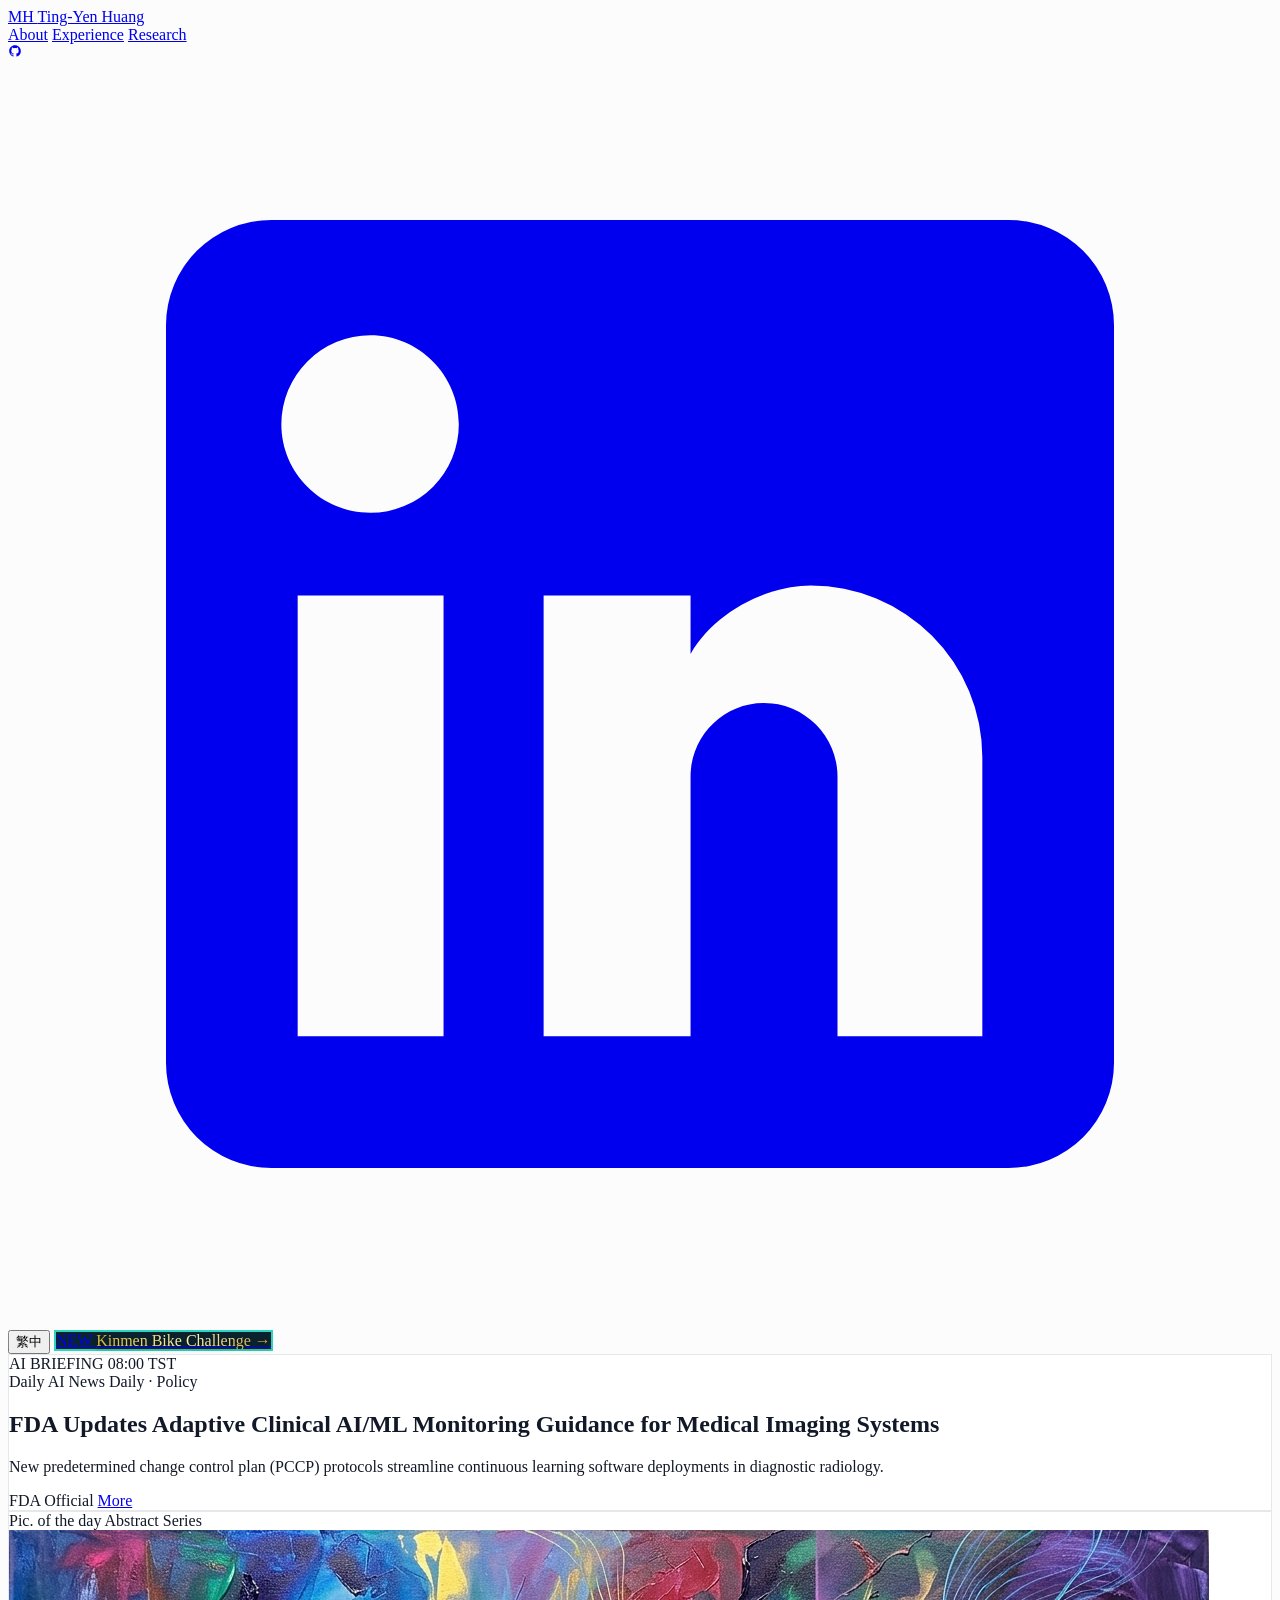
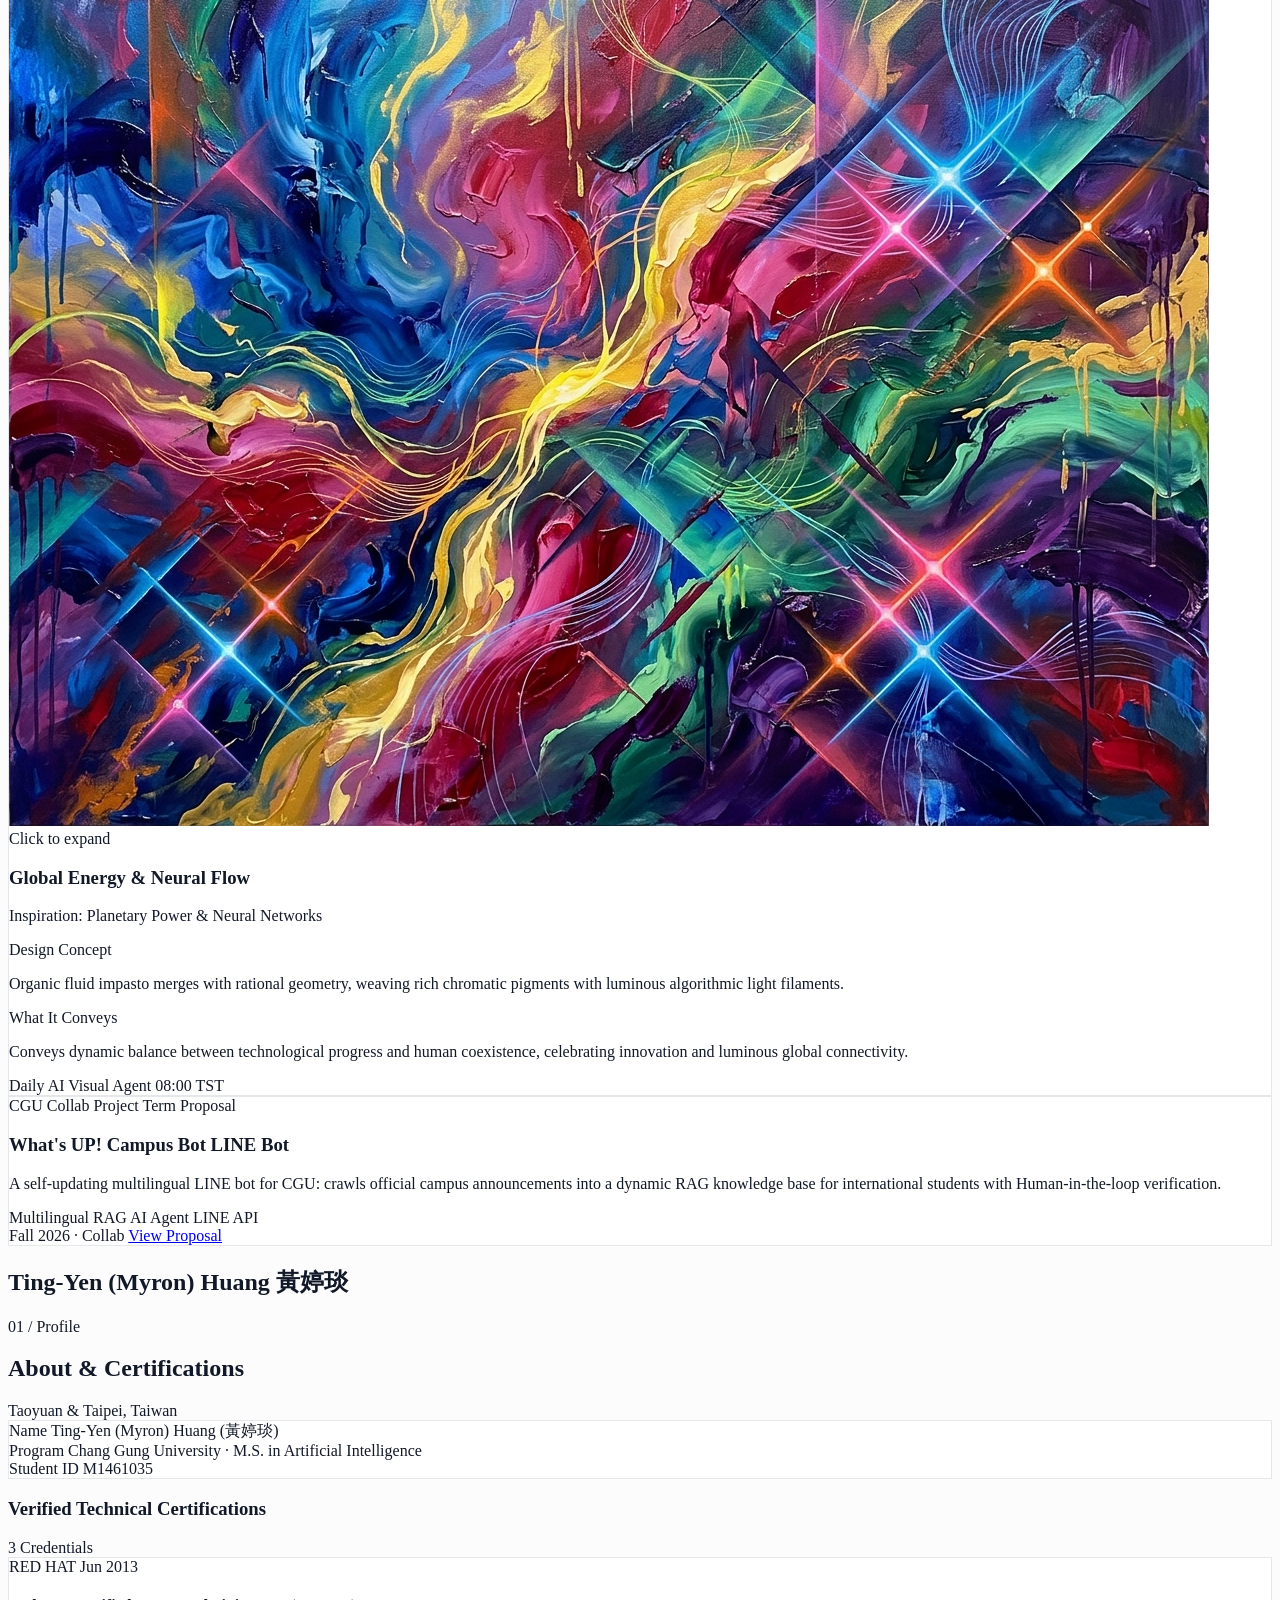
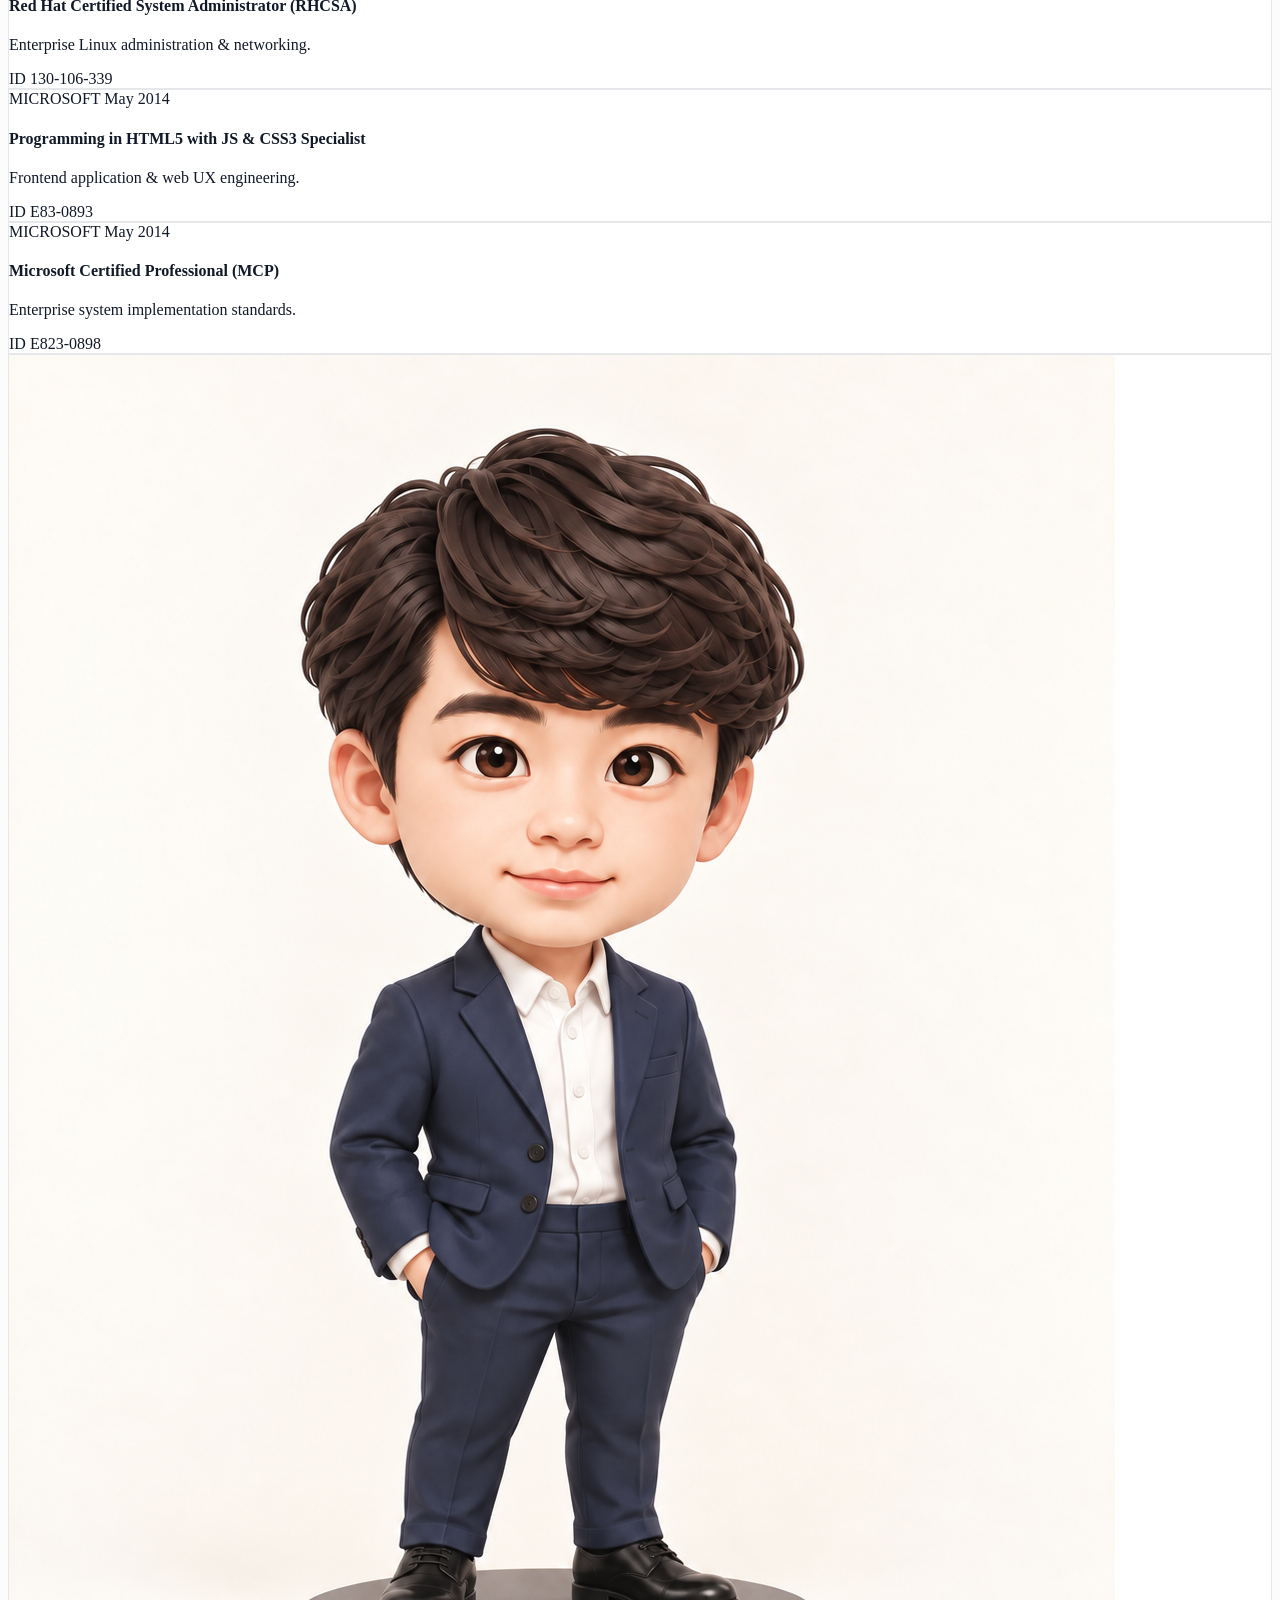
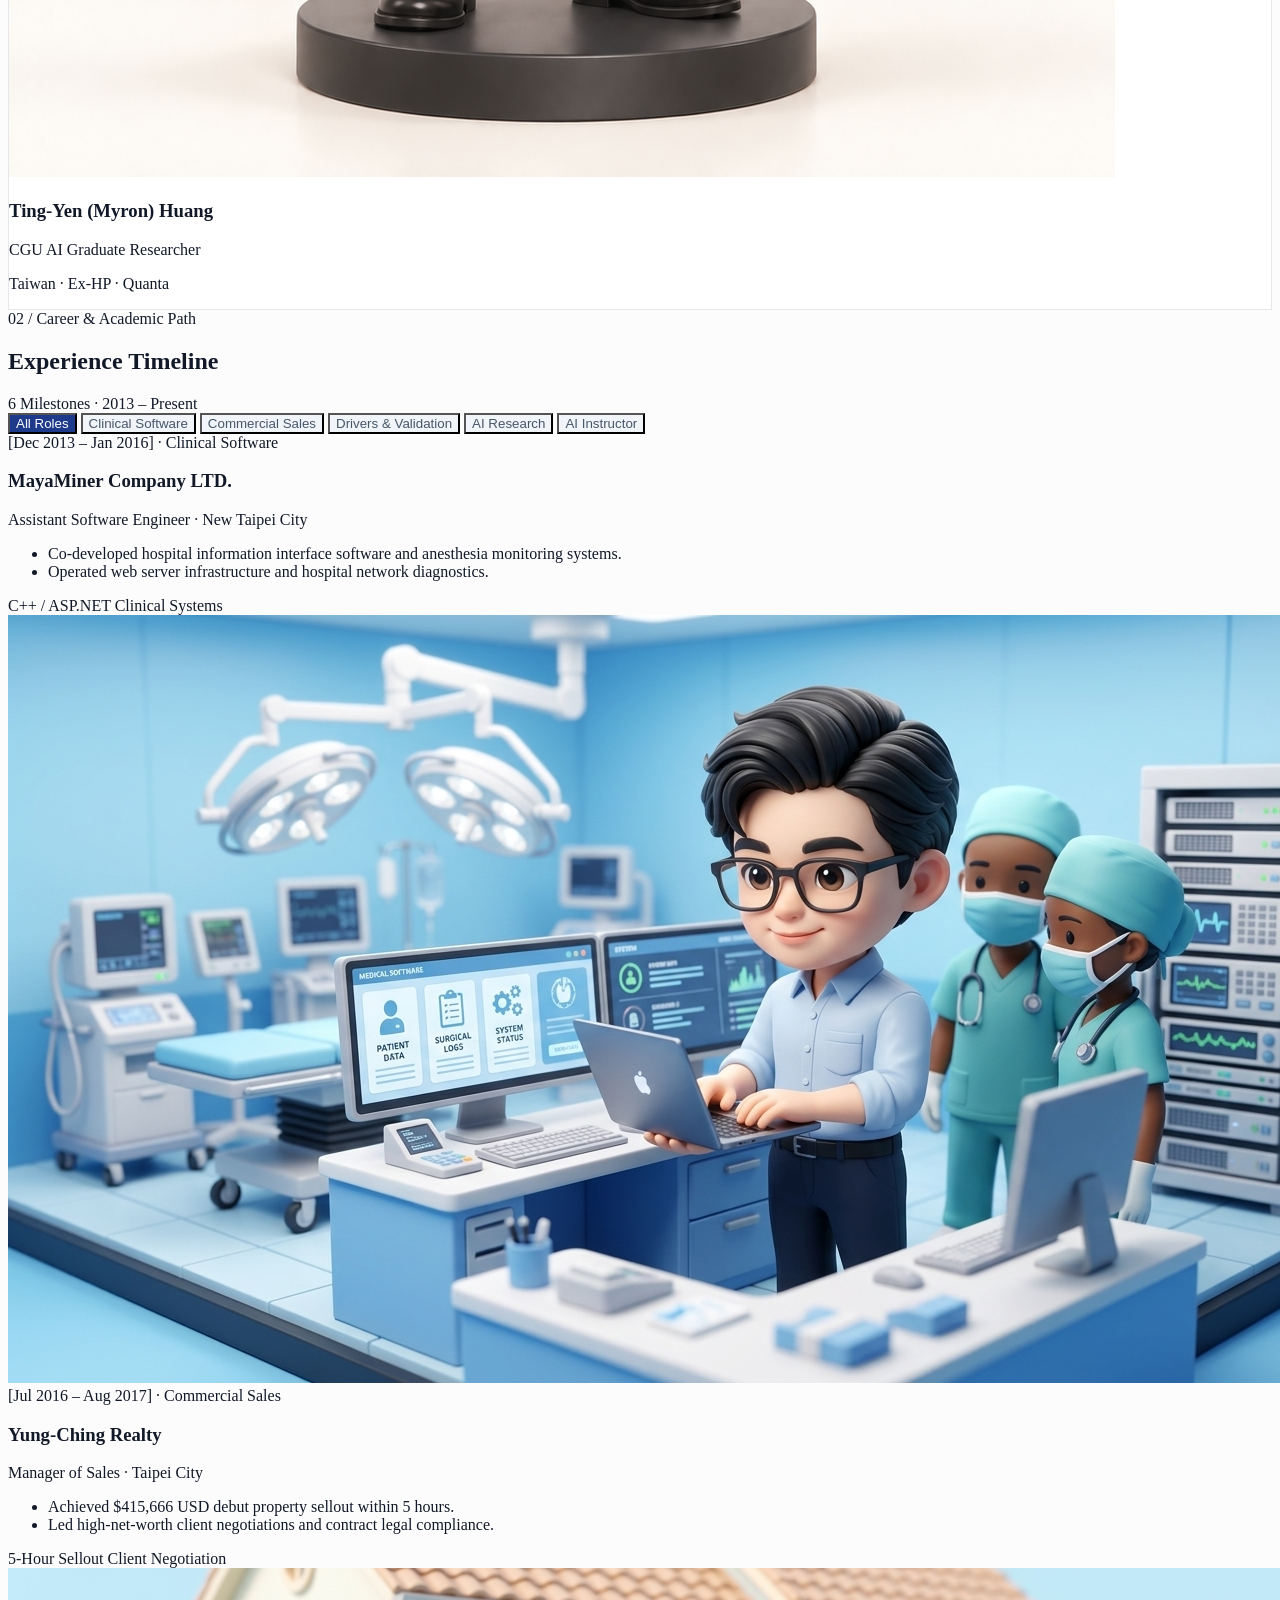
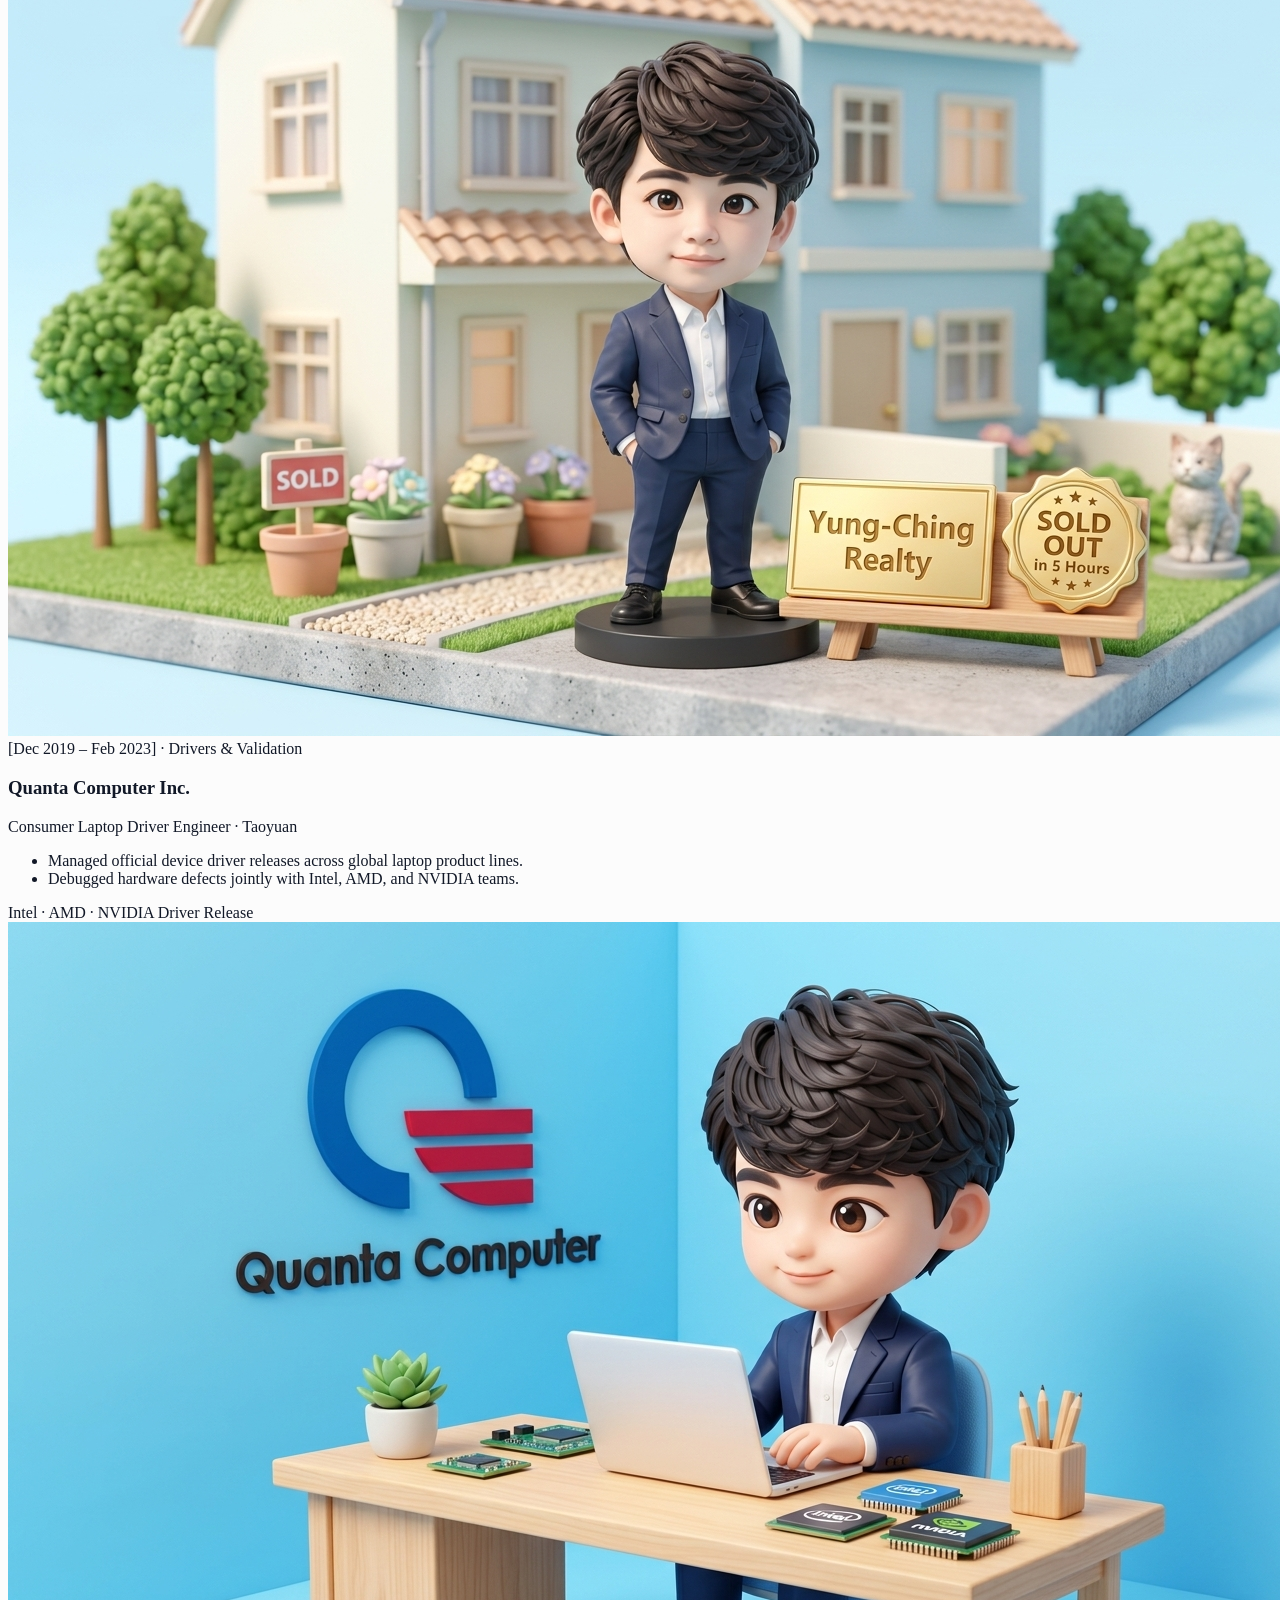
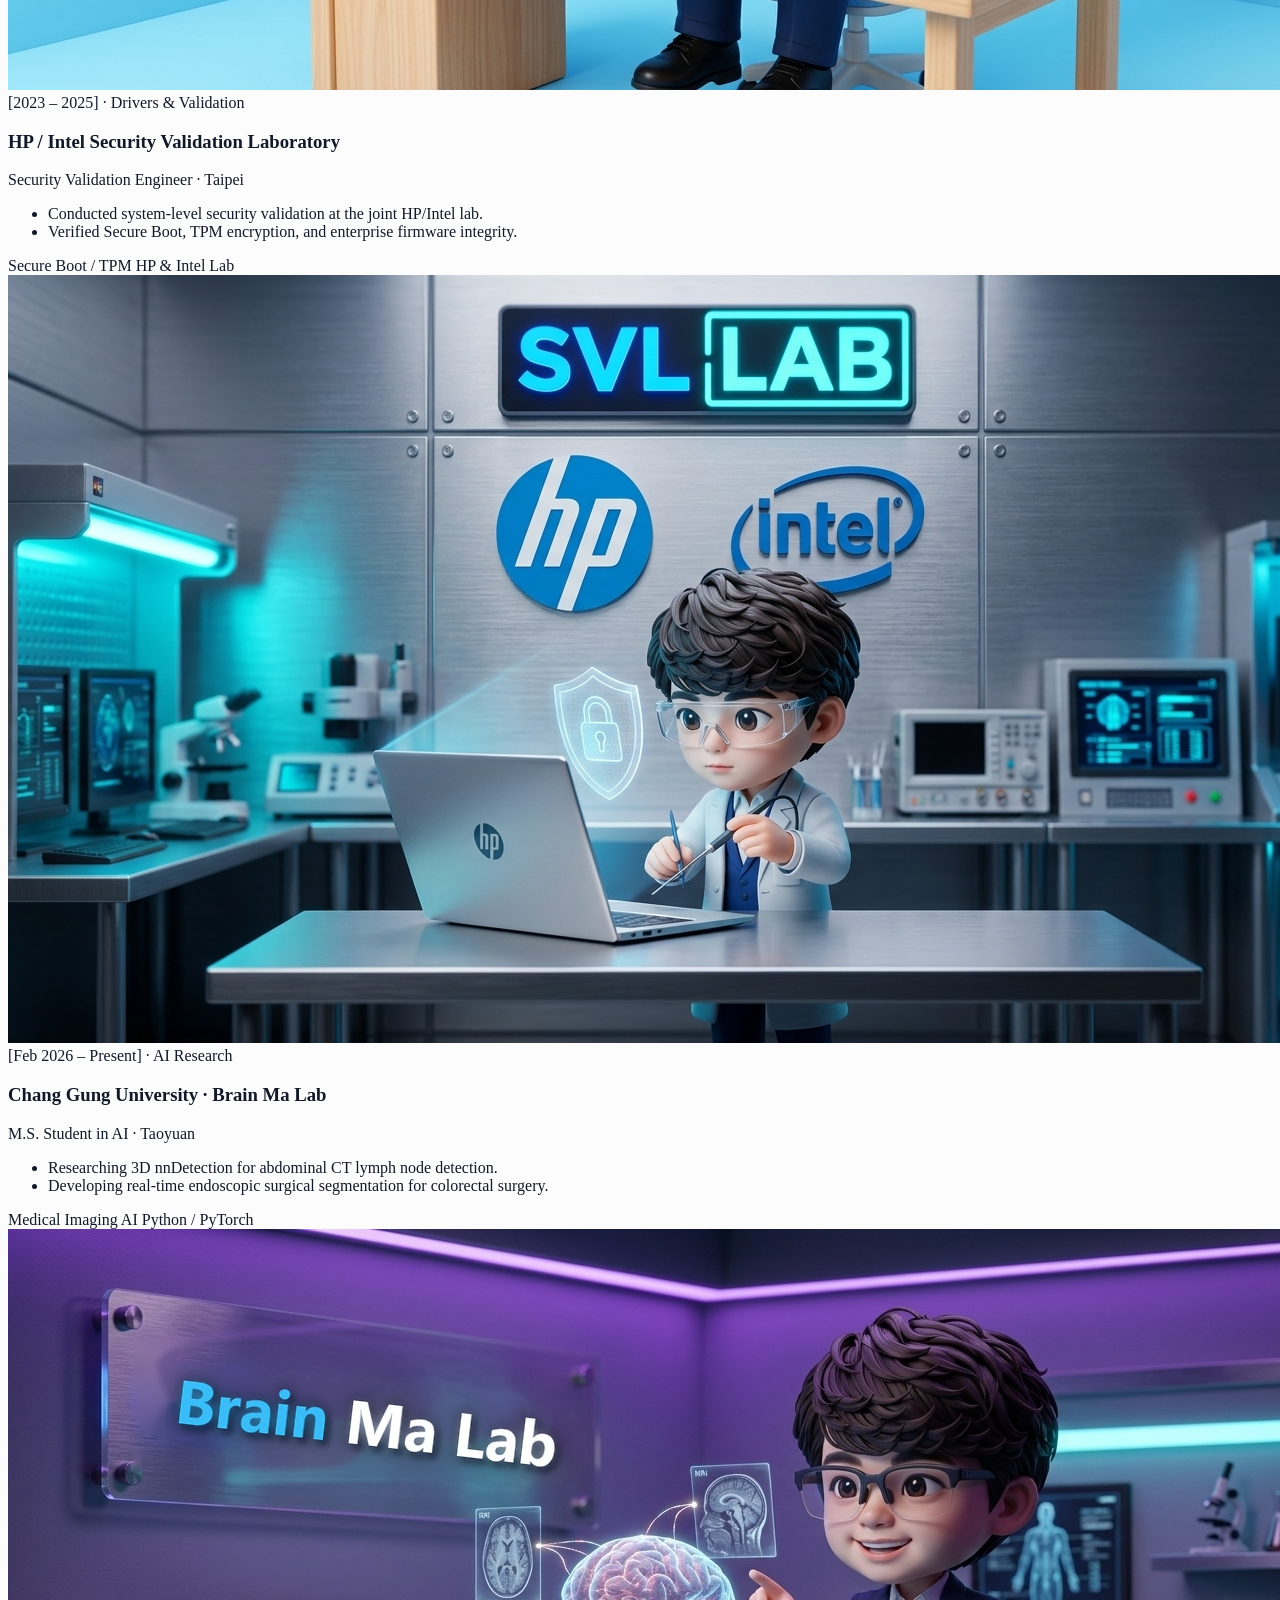
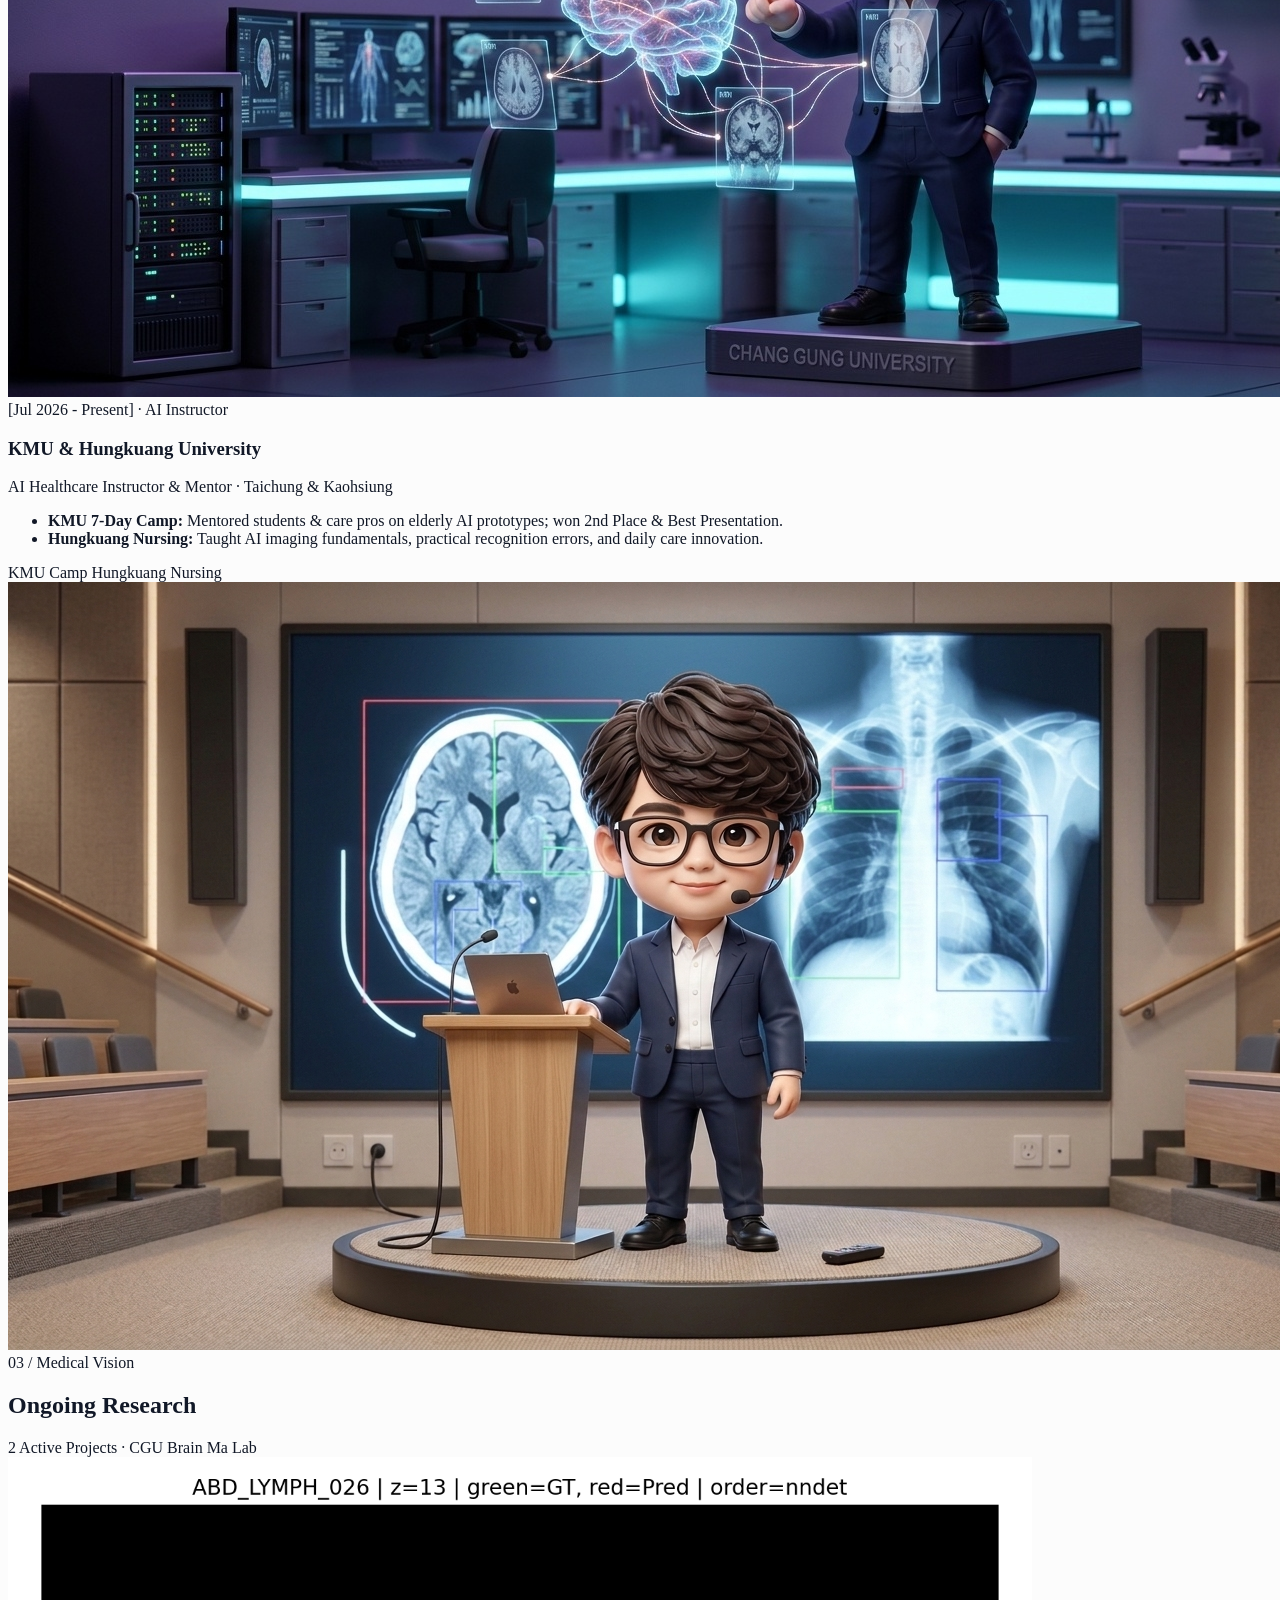
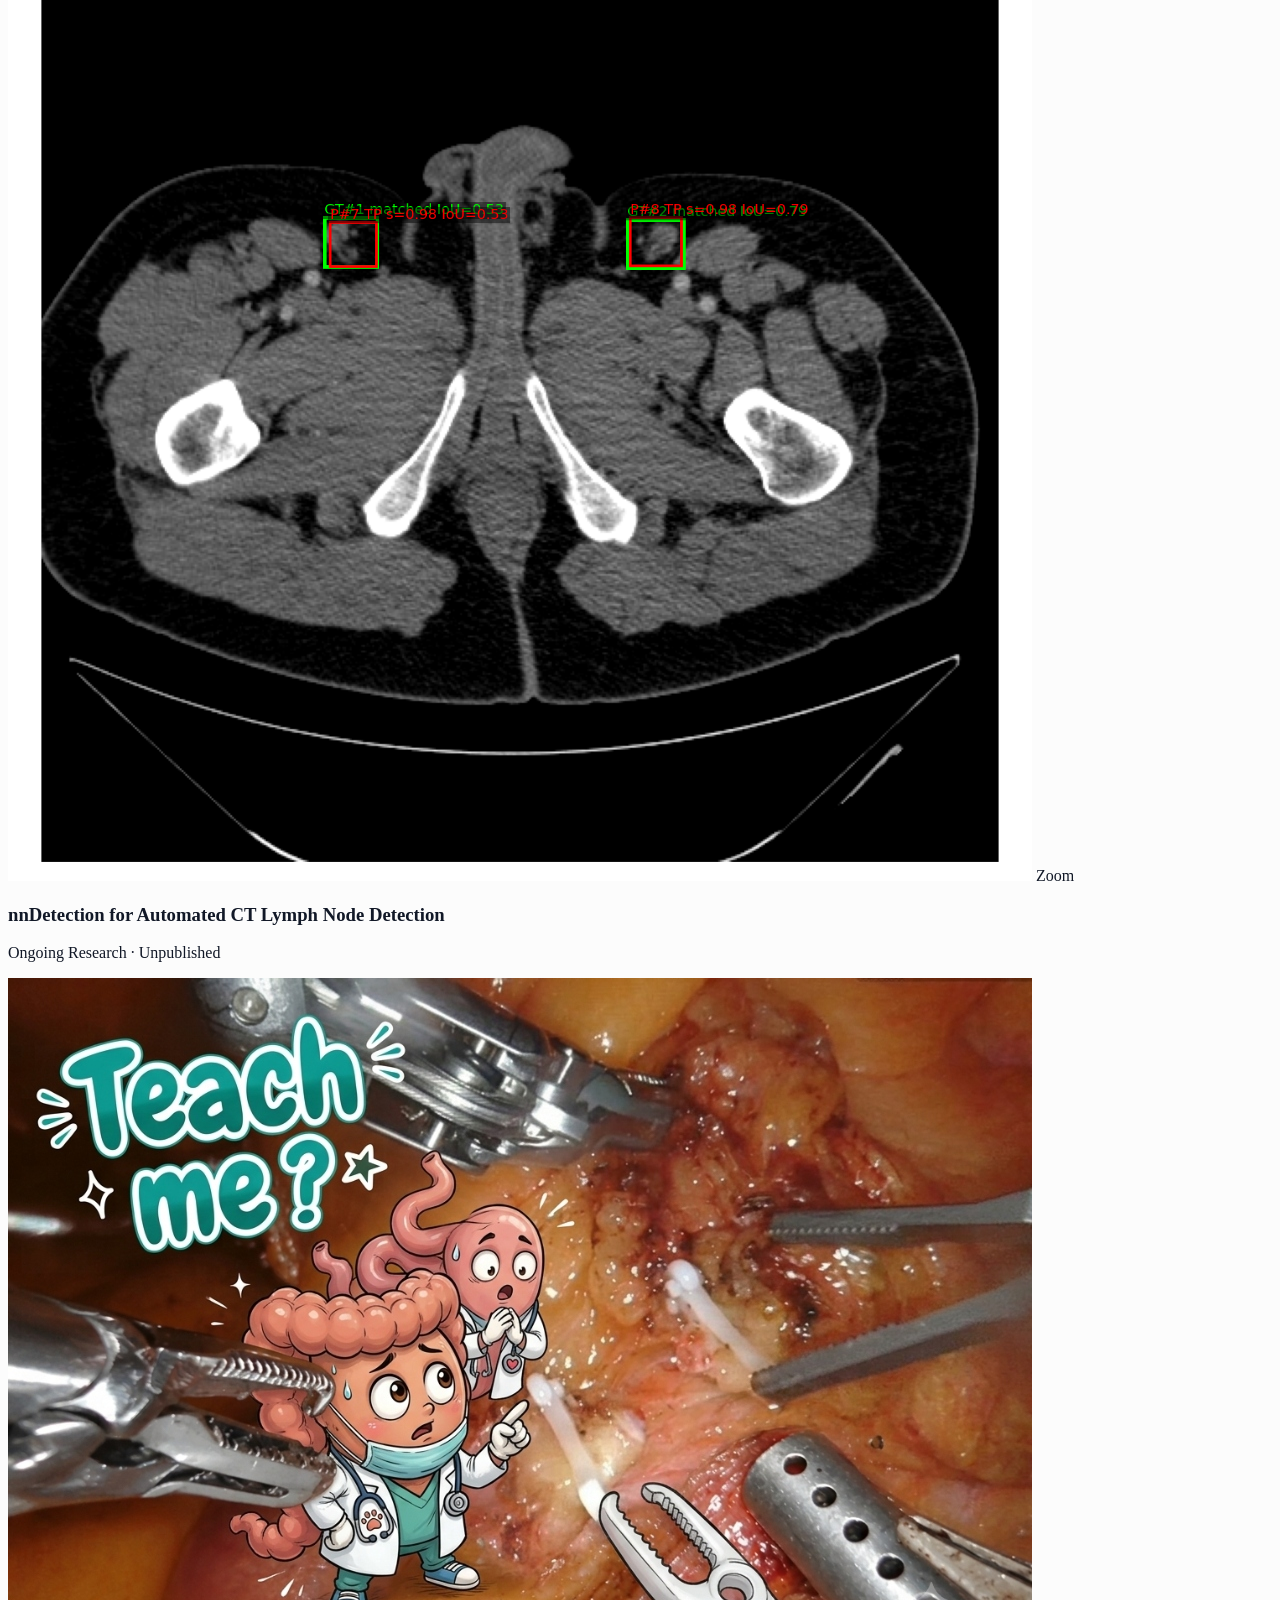
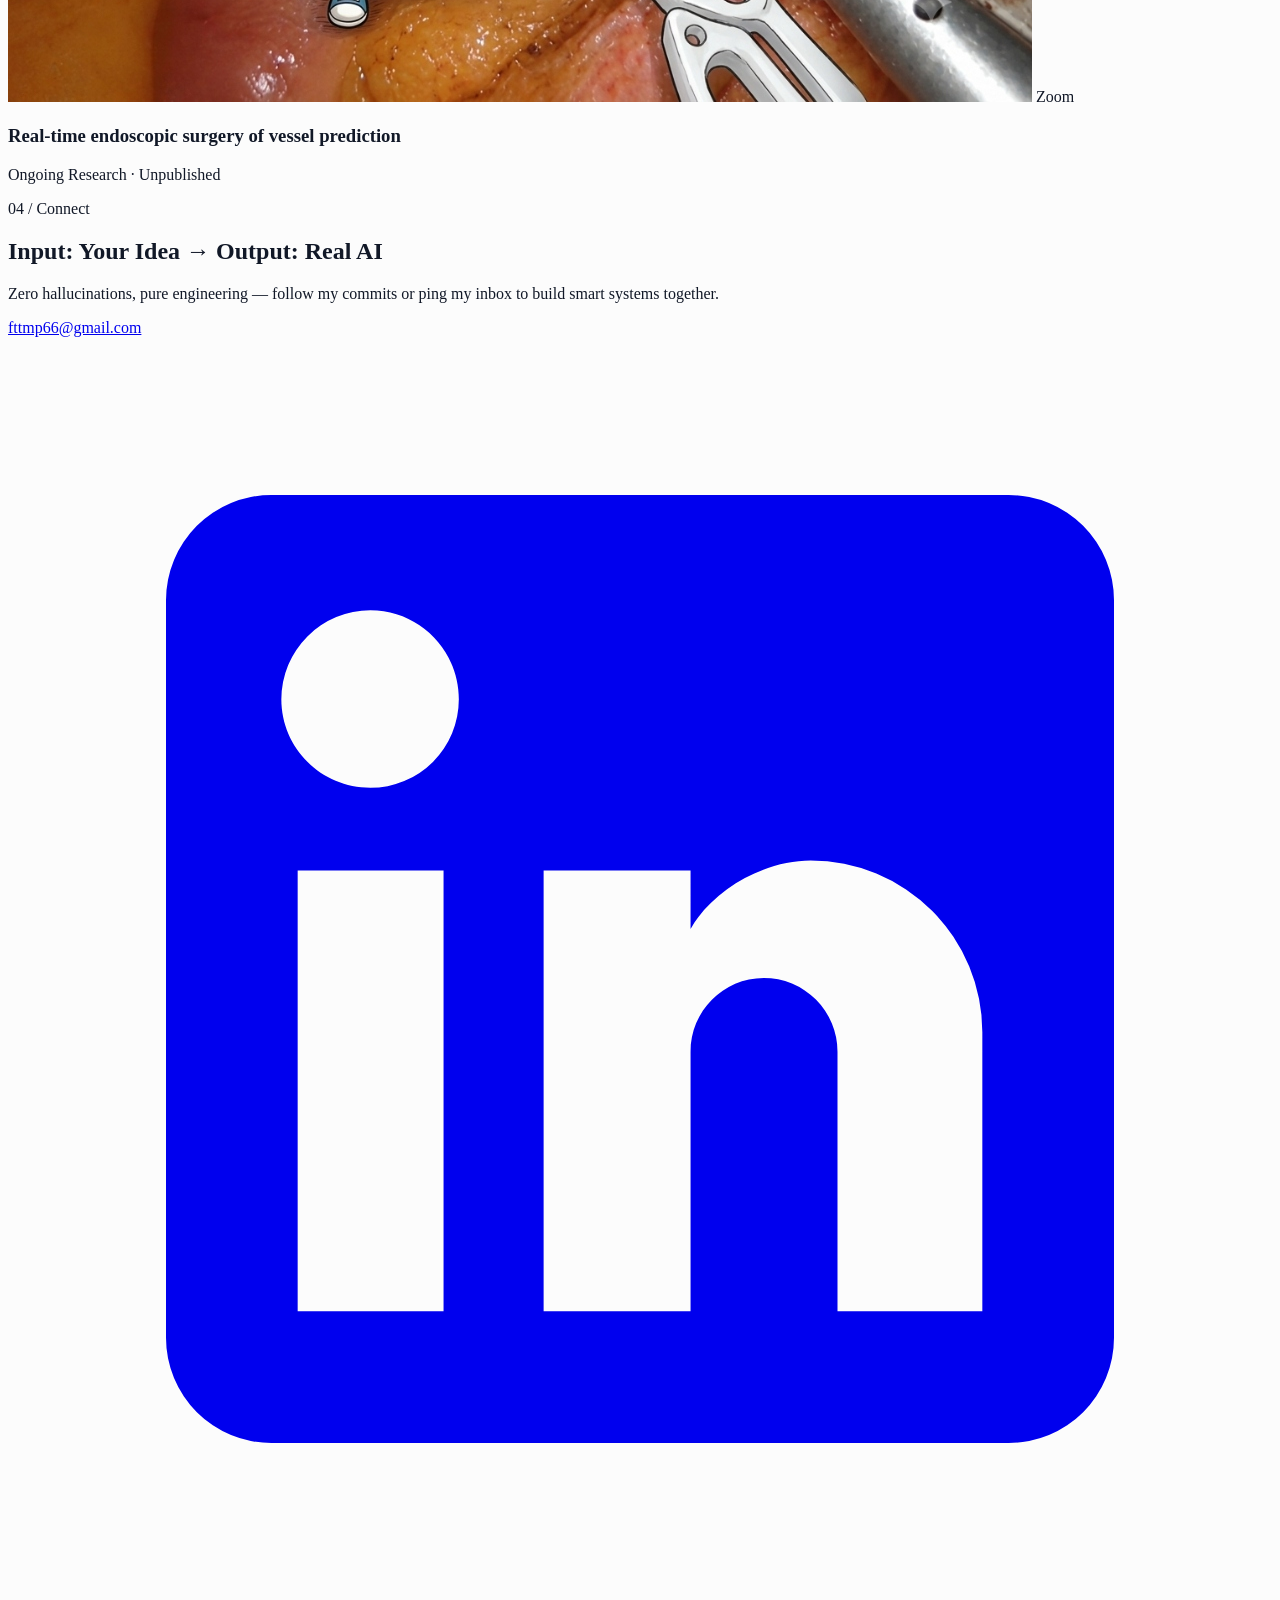
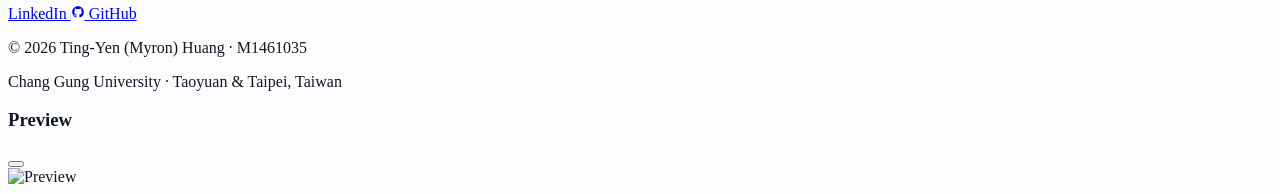
==== commit 160ca519: "feat: deploy daily AI pic agent, archive folder, dual scroll, and briefing page" ====
--- a/index.html
+++ b/index.html
@@ -60,6 +60,27 @@
       box-shadow: 0 6px 16px -4px rgba(17, 24, 39, 0.08);
     }
 
+    /* Independent Left Sidebar Sleek Scrollbar */
+    .custom-scrollbar {
+      scrollbar-width: thin;
+      scrollbar-color: #94A3B8 #F1F5F9;
+      overscroll-behavior: contain;
+    }
+    .custom-scrollbar::-webkit-scrollbar {
+      width: 6px;
+    }
+    .custom-scrollbar::-webkit-scrollbar-track {
+      background: #F1F5F9;
+      border-radius: 9999px;
+    }
+    .custom-scrollbar::-webkit-scrollbar-thumb {
+      background: #94A3B8;
+      border-radius: 9999px;
+    }
+    .custom-scrollbar::-webkit-scrollbar-thumb:hover {
+      background: #64748B;
+    }
+
     /* Filter Pills */
     .filter-pill {
       cursor: pointer;
@@ -182,7 +203,7 @@
         </a>
         <a href="https://github.com/fttmp66-0c0o0d0e0r0/myron-huang-portfolio" target="_blank" rel="noopener noreferrer" aria-label="GitHub" title="GitHub Repository"
            class="w-8 h-8 rounded-full bg-slate-100 hover:bg-slate-200 text-slate-600 hover:text-[#111827] flex items-center justify-center transition-colors">
-          <svg class="w-3.5 h-3.5" viewBox="0 0 24 24" fill="currentColor" aria-hidden="true"><path d="M12 2C6.477 2 2 6.484 2 12.017c0 4.425 2.865 8.18 6.839 9.504.5.092.682-.217.682-.483 0-.237-.008-.868-.013-1.703-2.782.605-3.369-1.343-3.369-1.343-.454-1.158-1.11-1.466-1.11-1.466-.908-.62.069-.608.069-.608 1.003.07 1.53 1.032 1.53 1.032.892 1.53 2.341 1.088 2.91.832.092-.647.35-1.088.636-1.338-2.22-.253-4.555-1.113-4.555-4.951 0-1.093.39-1.988 1.029-2.688-.103-.253-.446-1.272.098-2.65 0 0 .84-.27 2.75 1.026A9.564 9.564 0 0112 6.844c.85.004 1.705.115 2.504.337 1.909-1.296 2.747-1.027 2.747-1.027.546 1.379.202 2.398.1 2.651.64.7 1.028 1.595 1.028 2.688 0 3.848-2.339 4.695-4.566 4.943.359.309.678.92.678 1.855 0 1.338-.012 2.419-.012 2.747 0 .268.18.58.688.482A10.019 10.019 0 0022 12.017C22 6.484 17.522 2 12 2z"/></svg>
+          <svg class="w-3.5 h-3.5" width="14" height="14" viewBox="0 0 24 24" fill="currentColor" aria-hidden="true"><path d="M12 2C6.477 2 2 6.484 2 12.017c0 4.425 2.865 8.18 6.839 9.504.5.092.682-.217.682-.483 0-.237-.008-.868-.013-1.703-2.782.605-3.369-1.343-3.369-1.343-.454-1.158-1.11-1.466-1.11-1.466-.908-.62.069-.608.069-.608 1.003.07 1.53 1.032 1.53 1.032.892 1.53 2.341 1.088 2.91.832.092-.647.35-1.088.636-1.338-2.22-.253-4.555-1.113-4.555-4.951 0-1.093.39-1.988 1.029-2.688-.103-.253-.446-1.272.098-2.65 0 0 .84-.27 2.75 1.026A9.564 9.564 0 0112 6.844c.85.004 1.705.115 2.504.337 1.909-1.296 2.747-1.027 2.747-1.027.546 1.379.202 2.398.1 2.651.64.7 1.028 1.595 1.028 2.688 0 3.848-2.339 4.695-4.566 4.943.359.309.678.92.678 1.855 0 1.338-.012 2.419-.012 2.747 0 .268.18.58.688.482A10.019 10.019 0 0022 12.017C22 6.484 17.522 2 12 2z"/></svg>
         </a>
         <a href="https://www.linkedin.com/in/%E9%BB%83%E5%A9%B7%E7%90%B0-ting-yen-huang-57aa9772/" target="_blank" rel="noopener noreferrer" aria-label="LinkedIn" title="LinkedIn Profile"
            class="w-8 h-8 rounded-full bg-slate-100 hover:bg-slate-200 text-slate-600 hover:text-[#2563EB] flex items-center justify-center transition-colors">
@@ -211,173 +232,177 @@
   <div class="max-w-[1380px] mx-auto px-6">
     <div class="flex flex-col lg:flex-row items-start gap-8 lg:gap-12">
 
-      <!-- LEFT COLUMN (Restored Image 2 Green Box Version: Structured Categorized AI News Cards) -->
-      <aside id="ai-briefing" class="w-full lg:w-[310px] xl:w-[340px] flex-shrink-0 lg:sticky lg:top-20 py-8 space-y-3.5 scroll-mt-20 min-w-0">
+      <!-- LEFT COLUMN: Featured Daily AI News Capsule (Green Box) + Pic of the Day + LineBot -->
+      <aside id="ai-briefing" class="w-full lg:w-[310px] xl:w-[330px] flex-shrink-0 lg:sticky lg:top-16 lg:h-[calc(100vh-4.5rem)] lg:overflow-y-auto custom-scrollbar py-2 pr-2 scroll-mt-20 min-w-0">
         
-        <!-- Editorial AI Briefing Header Card -->
-        <div class="swiss-card rounded-lg p-4 space-y-2">
+        <!-- Green Box Featured Card -->
+        <div class="swiss-card rounded-xl p-4 sm:p-5 space-y-3.5 border-l-4 border-l-[#2563EB] shadow-sm">
+          <!-- Big Header: AI BRIEFING + 08:00 TST -->
           <div class="flex items-center justify-between gap-2">
-            <span class="inline-flex items-center gap-1.5 px-2 py-0.5 rounded bg-[#1E3A8A] text-white font-mono text-[10px] font-bold tracking-wider uppercase">
+            <span class="inline-flex items-center gap-1.5 px-2.5 py-1 rounded bg-[#1E3A8A] text-white font-mono text-[10px] font-bold tracking-wider uppercase">
               <span class="w-1.5 h-1.5 rounded-full bg-sky-300 animate-pulse"></span>
               <span data-i18n="ai-badge">AI BRIEFING</span>
             </span>
-            <span class="font-mono text-[11px] font-semibold text-[#4B5563] bg-[#F4F5F7] px-2 py-0.5 rounded border border-[#E5E7EB] flex items-center gap-1">
+            <span class="font-mono text-[11px] font-semibold text-[#4B5563] bg-[#F4F5F7] px-2 py-0.5 rounded border border-[#E5E7EB] flex items-center gap-1" title="Daily Update at 08:00 TST">
               <i data-lucide="clock" class="w-3 h-3 text-[#2563EB]"></i>
               <span data-i18n="ai-sync">08:00 TST</span>
             </span>
           </div>
-          <div>
-            <h2 class="text-base font-extrabold text-[#111827] tracking-tight" data-i18n="ai-title">
-              Daily &amp; Weekly AI News
-            </h2>
-            <p class="text-xs text-[#4B5563] mt-0.5 leading-snug line-clamp-2" data-i18n="ai-desc">
-              Daily AI tech &amp; news curated alongside weekly global milestones, AI security, and insider rumors.
-            </p>
-          </div>
-        </div>
-
-        <!-- 5 Categorized AI News Cards -->
-        <div class="space-y-2.5">
-
-          <!-- 1. Weekly AI Milestones (Nature Medicine) -->
-          <a href="https://www.nature.com/subjects/machine-learning" target="_blank" rel="noopener noreferrer"
-             class="news-sidebar-card group block rounded-lg p-3.5 border-l-4 border-l-[#1E3A8A]">
-            <div class="flex items-center justify-between gap-2 mb-1.5">
-              <span class="px-2 py-0.5 rounded text-[10px] font-mono font-bold bg-[#1E3A8A]/8 text-[#1E3A8A] border border-[#1E3A8A]/20 flex items-center gap-1">
-                <i data-lucide="globe" class="w-3 h-3"></i>
-                <span data-i18n="ai-cat1-tag">Weekly AI Milestones</span>
-              </span>
-              <span class="text-[10px] font-mono text-[#6B7280]" data-i18n="ai-freq-weekly">Weekly · Global</span>
-            </div>
-            <h3 class="text-xs font-bold text-[#111827] group-hover:text-[#2563EB] transition-colors line-clamp-2 leading-snug" data-i18n="ai-cat1-title">
-              Multimodal Surgical Foundation Models Set New Global Clinical Robotics Benchmark
-            </h3>
-            <div class="mt-2 flex items-center justify-between text-[10px] text-[#6B7280]">
-              <span class="font-medium">Nature Medicine</span>
-              <span class="font-mono font-semibold text-[#1E3A8A] inline-flex items-center gap-0.5">
-                <span data-i18n="ai-read-short">Read</span> <i data-lucide="arrow-up-right" class="w-3 h-3"></i>
-              </span>
-            </div>
-          </a>
-
-          <!-- 2. Weekly AI Security (MIT Tech Review) -->
-          <a href="https://www.technologyreview.com/topic/artificial-intelligence/" target="_blank" rel="noopener noreferrer"
-             class="news-sidebar-card group block rounded-lg p-3.5 border-l-4 border-l-[#6b4858]">
-            <div class="flex items-center justify-between gap-2 mb-1.5">
-              <span class="px-2 py-0.5 rounded text-[10px] font-mono font-bold bg-[#f6eff2] text-[#593847] border border-[#e3cfd8] flex items-center gap-1">
-                <i data-lucide="shield-check" class="w-3 h-3"></i>
-                <span data-i18n="ai-cat2-tag">Weekly AI Security</span>
-              </span>
-              <span class="text-[10px] font-mono text-[#6B7280]" data-i18n="ai-freq-sec">Weekly · Defense</span>
-            </div>
-            <h3 class="text-xs font-bold text-[#111827] group-hover:text-[#593847] transition-colors line-clamp-2 leading-snug" data-i18n="ai-cat2-title">
-              Anthropic &amp; MIT Unveil Next-Gen LLM Jailbreak &amp; Prompt Injection Defense Architecture
-            </h3>
-            <div class="mt-2 flex items-center justify-between text-[10px] text-[#6B7280]">
-              <span class="font-medium">MIT Tech Review</span>
-              <span class="font-mono font-semibold text-[#6b4858] inline-flex items-center gap-0.5">
-                <span data-i18n="ai-read-short">Read</span> <i data-lucide="arrow-up-right" class="w-3 h-3"></i>
-              </span>
-            </div>
-          </a>
-
-          <!-- 3. Daily AI New Tech (Hugging Face Blog) -->
-          <a href="https://huggingface.co/blog" target="_blank" rel="noopener noreferrer"
-             class="news-sidebar-card group block rounded-lg p-3.5 border-l-4 border-l-[#2f6668]">
-            <div class="flex items-center justify-between gap-2 mb-1.5">
-              <span class="px-2 py-0.5 rounded text-[10px] font-mono font-bold bg-[#ecf5f5] text-[#224f50] border border-[#c8e0e0] flex items-center gap-1">
-                <i data-lucide="cpu" class="w-3 h-3"></i>
-                <span data-i18n="ai-cat3-tag">Daily AI New Tech</span>
-              </span>
-              <span class="text-[10px] font-mono text-[#6B7280]" data-i18n="ai-freq-daily">Daily · Models</span>
-            </div>
-            <h3 class="text-xs font-bold text-[#111827] group-hover:text-[#224f50] transition-colors line-clamp-2 leading-snug" data-i18n="ai-cat3-title">
-              Open MoE Reasoning Algorithms Reach Frontier Math &amp; Code Inference Parity
-            </h3>
-            <div class="mt-2 flex items-center justify-between text-[10px] text-[#6B7280]">
-              <span class="font-medium">Hugging Face Blog</span>
-              <span class="font-mono font-semibold text-[#2f6668] inline-flex items-center gap-0.5">
-                <span data-i18n="ai-read-short">Read</span> <i data-lucide="arrow-up-right" class="w-3 h-3"></i>
-              </span>
-            </div>
-          </a>
-
-          <!-- 4. Daily AI News (FDA Official) -->
-          <a href="https://www.fda.gov/medical-devices/software-medical-device-samd/artificial-intelligence-and-machine-learning-software-medical-device" target="_blank" rel="noopener noreferrer"
-             class="news-sidebar-card group block rounded-lg p-3.5 border-l-4 border-l-[#2563EB]">
-            <div class="flex items-center justify-between gap-2 mb-1.5">
+
+          <!-- Subtitle: Daily AI News & Today's Topic -->
+          <div class="space-y-1.5 pt-1">
+            <div class="flex items-center gap-2">
               <span class="px-2 py-0.5 rounded text-[10px] font-mono font-bold bg-[#2563EB]/8 text-[#2563EB] border border-[#2563EB]/20 flex items-center gap-1">
                 <i data-lucide="newspaper" class="w-3 h-3"></i>
                 <span data-i18n="ai-cat4-tag">Daily AI News</span>
               </span>
               <span class="text-[10px] font-mono text-[#6B7280]" data-i18n="ai-freq-news">Daily · Policy</span>
             </div>
-            <h3 class="text-xs font-bold text-[#111827] group-hover:text-[#2563EB] transition-colors line-clamp-2 leading-snug" data-i18n="ai-cat4-title">
+            <h2 class="text-xs sm:text-sm font-bold text-[#111827] leading-snug" data-i18n="ai-cat4-title">
               FDA Updates Adaptive Clinical AI/ML Monitoring Guidance for Medical Imaging Systems
-            </h3>
-            <div class="mt-2 flex items-center justify-between text-[10px] text-[#6B7280]">
-              <span class="font-medium">FDA Official</span>
-              <span class="font-mono font-semibold text-[#2563EB] inline-flex items-center gap-0.5">
-                <span data-i18n="ai-read-short">Read</span> <i data-lucide="arrow-up-right" class="w-3 h-3"></i>
+            </h2>
+            <p class="text-[11px] text-[#4B5563] leading-relaxed pt-1" data-i18n="ai-daily-desc">
+              New predetermined change control plan (PCCP) protocols streamline continuous learning software deployments in diagnostic radiology.
+            </p>
+          </div>
+
+          <!-- More Link to AI Briefing Page -->
+          <div class="pt-2 border-t border-[#E5E7EB] flex items-center justify-between">
+            <span class="text-[10px] font-mono text-[#6B7280]">FDA Official</span>
+            <a href="ai-briefing.html" class="inline-flex items-center gap-1 text-xs font-bold text-[#2563EB] hover:text-[#1E3A8A] transition-colors group">
+              <span data-i18n="ai-more-link">More</span>
+              <i data-lucide="arrow-right" class="w-3.5 h-3.5 group-hover:translate-x-0.5 transition-transform"></i>
+            </a>
+          </div>
+        </div>
+
+        <!-- Pic. of day Card (Rich Chromatic Daily Abstract Visual Agent) -->
+        <div class="swiss-card rounded-xl p-4 sm:p-5 space-y-3.5 mt-3.5 border-l-4 border-l-[#8B5CF6] shadow-sm">
+          <!-- Card Header: Pic. of the day badge + Daily Visual Tag -->
+          <div class="flex items-center justify-between gap-2">
+            <span class="inline-flex items-center gap-1.5 px-2.5 py-1 rounded bg-[#6D28D9] text-white font-mono text-[10px] font-bold tracking-wider uppercase">
+              <i data-lucide="sparkles" class="w-3 h-3 text-[#FDE047]"></i>
+              <span data-i18n="pod-badge">Pic. of the day</span>
+            </span>
+            <span class="font-mono text-[10px] font-semibold text-[#6D28D9] bg-[#EDE9FE] px-2 py-0.5 rounded border border-[#DDD6FE]" data-i18n="pod-tag">
+              Abstract Series
+            </span>
+          </div>
+
+          <!-- Daily Artwork Preview Image with Zoom Trigger -->
+          <div class="relative overflow-hidden rounded-lg aspect-[4/3] bg-slate-900 group cursor-pointer poster-lightbox-trigger"
+               data-img="./assets/pic-of-day.jpg" data-title="Pic. of the day · Global Energy & Neural Flow">
+            <img id="daily-pic-img" src="./assets/pic-of-day.jpg" alt="Pic. of the day - Daily Global Affairs Abstract Art"
+                 class="w-full h-full object-cover transition-transform duration-500 group-hover:scale-105">
+            <div class="absolute inset-0 bg-gradient-to-t from-black/60 via-transparent to-transparent opacity-0 group-hover:opacity-100 transition-opacity flex items-end justify-between p-2.5 text-white">
+              <span class="text-[10px] font-mono font-bold inline-flex items-center gap-1">
+                <i data-lucide="maximize-2" class="w-3 h-3"></i>
+                <span data-i18n="pod-click-zoom">Click to expand</span>
               </span>
             </div>
-          </a>
-
-          <!-- 5. Weekly AI Gossip (TechCrunch AI) -->
-          <a href="https://techcrunch.com/category/artificial-intelligence/" target="_blank" rel="noopener noreferrer"
-             class="news-sidebar-card group block rounded-lg p-3.5 border-l-4 border-l-[#856742]">
-            <div class="flex items-center justify-between gap-2 mb-1.5">
-              <span class="px-2 py-0.5 rounded text-[10px] font-mono font-bold bg-[#f7f3ec] text-[#694f30] border border-[#e3d7c5] flex items-center gap-1">
-                <i data-lucide="flame" class="w-3 h-3"></i>
-                <span data-i18n="ai-cat5-tag">Weekly AI Gossip</span>
+          </div>
+
+          <!-- Description, Design Concept & Message -->
+          <div class="space-y-2 pt-0.5">
+            <div>
+              <h3 class="text-xs sm:text-sm font-bold text-[#111827] leading-snug" data-i18n="pod-title">
+                Global Energy &amp; Neural Flow
+              </h3>
+              <p class="text-[10px] font-mono text-purple-700 font-semibold mt-0.5" data-i18n="pod-inspiration">
+                Inspiration: Planetary Power &amp; Neural Networks
+              </p>
+            </div>
+
+            <!-- 1. 設計概念 (Design Concept) -->
+            <div class="p-2.5 rounded-lg bg-slate-50 border border-slate-100 space-y-1">
+              <span class="text-[10px] font-mono font-bold text-slate-700 flex items-center gap-1 uppercase tracking-wider">
+                <i data-lucide="compass" class="w-3 h-3 text-[#1E3A8A]"></i>
+                <span data-i18n="pod-concept-label">Design Concept</span>
               </span>
-              <span class="text-[10px] font-mono text-[#6B7280]" data-i18n="ai-freq-gossip">Weekly · Insider</span>
+              <p class="text-[11px] text-[#4B5563] leading-snug line-clamp-2" data-i18n="pod-concept-text">
+                Organic fluid impasto merges with rational geometry, weaving rich chromatic pigments with luminous algorithmic light filaments.
+              </p>
             </div>
-            <h3 class="text-xs font-bold text-[#111827] group-hover:text-[#694f30] transition-colors line-clamp-2 leading-snug" data-i18n="ai-cat5-title">
-              Silicon Valley Talent War Intensifies Across Frontier Labs Amid Multi-Billion Valuations
+
+            <!-- 2. 想傳達什麼 (What It Conveys) -->
+            <div class="p-2.5 rounded-lg bg-purple-50/60 border border-purple-100/80 space-y-1">
+              <span class="text-[10px] font-mono font-bold text-purple-900 flex items-center gap-1 uppercase tracking-wider">
+                <i data-lucide="sparkles" class="w-3 h-3 text-[#9333EA]"></i>
+                <span data-i18n="pod-message-label">What It Conveys</span>
+              </span>
+              <p class="text-[11px] text-[#4B5563] leading-snug line-clamp-2" data-i18n="pod-message-text">
+                Conveys dynamic balance between technological progress and human coexistence, celebrating innovation and luminous global connectivity.
+              </p>
+            </div>
+          </div>
+
+          <!-- Footer Metadata -->
+          <div class="pt-2 border-t border-[#E5E7EB] flex items-center justify-between text-[10px] font-mono text-[#6B7280]">
+            <span data-i18n="pod-agent-label">AI Visual Agent</span>
+            <span class="font-semibold text-[#6D28D9]" data-i18n="pod-time">08:00 TST</span>
+          </div>
+        </div>
+
+        <!-- 3. CGU GenAI Term Project Proposal: What's UP! 長庚大小事 LINE Bot -->
+        <div class="swiss-card rounded-xl p-4 sm:p-5 space-y-3 mt-3.5 border-l-4 border-l-[#06C755] shadow-sm">
+          <!-- Card Header -->
+          <div class="flex items-center justify-between gap-2">
+            <span class="inline-flex items-center gap-1.5 px-2.5 py-1 rounded bg-[#06C755] text-white font-mono text-[10px] font-bold tracking-wider uppercase">
+              <i data-lucide="bot" class="w-3 h-3"></i>
+              <span data-i18n="linebot-badge">CGU Collab Project</span>
+            </span>
+            <span class="font-mono text-[10px] font-semibold text-[#04A346] bg-[#ECFDF5] px-2 py-0.5 rounded border border-[#A7F3D0]" data-i18n="linebot-status">
+              Term Proposal
+            </span>
+          </div>
+
+          <!-- Project Title & Subtitle -->
+          <div class="space-y-1.5 pt-0.5">
+            <h3 class="text-sm font-bold text-[#111827] leading-snug flex items-center justify-between gap-1">
+              <span data-i18n="linebot-title">What's UP! 長庚大小事</span>
+              <span class="px-1.5 py-0.5 rounded text-[9px] font-mono font-bold bg-[#F4F5F7] text-slate-600 border border-[#E5E7EB]">LINE Bot</span>
             </h3>
-            <div class="mt-2 flex items-center justify-between text-[10px] text-[#6B7280]">
-              <span class="font-medium">TechCrunch AI</span>
-              <span class="font-mono font-semibold text-[#856742] inline-flex items-center gap-0.5">
-                <span data-i18n="ai-read-short">Read</span> <i data-lucide="arrow-up-right" class="w-3 h-3"></i>
-              </span>
-            </div>
-          </a>
-
+            <p class="text-[11px] text-[#4B5563] leading-relaxed line-clamp-3" data-i18n="linebot-desc">
+              長庚多語校園知識 LINE Bot 提案：專為外籍生打造，每日自動爬取校方公告建構自我更新 RAG 知識庫與 Human-in-the-loop 驗證機制。
+            </p>
+          </div>
+
+          <!-- Tech Tags -->
+          <div class="flex flex-wrap gap-1.5 pt-1">
+            <span class="px-2 py-0.5 rounded text-[9px] font-mono font-semibold bg-slate-100 text-slate-600">Multilingual RAG</span>
+            <span class="px-2 py-0.5 rounded text-[9px] font-mono font-semibold bg-slate-100 text-slate-600">AI Agent</span>
+            <span class="px-2 py-0.5 rounded text-[9px] font-mono font-semibold bg-slate-100 text-slate-600">LINE API</span>
+          </div>
+
+          <!-- Footer Link (Open in New Page) -->
+          <div class="pt-2.5 border-t border-[#E5E7EB] flex items-center justify-between">
+            <span class="text-[10px] font-mono text-[#6B7280]">Fall 2026 · Collab</span>
+            <a href="https://iamkylee.github.io/learning-space/notes/cgu-campus-linebot.html" target="_blank" rel="noopener noreferrer"
+               class="inline-flex items-center gap-1 text-xs font-bold text-[#04A346] hover:text-[#06C755] transition-colors group"
+               title="Open What's UP! Proposal in new tab">
+              <span data-i18n="linebot-link">View Proposal</span>
+              <i data-lucide="arrow-up-right" class="w-3.5 h-3.5 group-hover:translate-x-0.5 group-hover:-translate-y-0.5 transition-transform"></i>
+            </a>
+          </div>
         </div>
+
       </aside>
 
       <!-- RIGHT COLUMN: HERO + PROFILE (Image 4 Orange Box Style) + AIRY DE-BOXED TIMELINE / RESEARCH / FOOTER -->
       <main class="flex-1 min-w-0 max-w-4xl mx-auto">
 
-        <!-- HERO SECTION (Red-Boxed Bio Paragraph & Hero Kinmen Button Removed) -->
-        <section id="hero" class="pt-16 pb-28 sm:pt-24 sm:pb-36">
-          <div class="space-y-6">
-            <span class="inline-flex items-center gap-2 px-3 py-1 rounded-full bg-slate-100 font-mono text-[11px] font-semibold tracking-wider text-[#1E3A8A] uppercase">
-              <span class="w-1.5 h-1.5 rounded-full bg-[#2563EB]"></span>
-              <span data-i18n="hero-eyebrow">CGU M.S. in AI · Ex-HP · Quanta</span>
-            </span>
-
-            <h1 class="text-4xl sm:text-5xl lg:text-6xl font-extrabold tracking-tight text-[#111827] leading-[1.1]">
+        <!-- HERO SECTION (Eyebrow Removed, Name Pulled Up, Font Reduced 2pt) -->
+        <section id="hero" class="pt-2 pb-4 sm:pt-3 sm:pb-5">
+          <div class="space-y-3">
+            <h1 class="text-[30px] sm:text-[42px] lg:text-[50px] font-extrabold tracking-tight text-[#111827] leading-[1.1]">
               Ting-Yen (Myron) Huang
-              <span class="block text-2xl sm:text-3xl font-bold text-slate-400 mt-2">黃婷琰</span>
+              <span class="block text-[19px] sm:text-[25px] font-bold text-slate-400 mt-1.5">黃婷琰</span>
             </h1>
-
-            <p class="text-base sm:text-lg font-medium text-[#1E3A8A] font-mono tracking-tight" data-i18n="hero-slogan">
-              Input: Your Idea &rarr; Output: Real AI
-            </p>
-
-            <div class="pt-4">
-              <a href="#about" class="nav-anchor inline-flex items-center gap-2 px-4 py-2 rounded-full bg-slate-100 hover:bg-slate-200 text-xs font-mono font-semibold text-[#111827] hover:text-[#1E3A8A] transition-colors">
-                <span data-i18n="hero-scroll">Scroll to explore</span>
-                <span aria-hidden="true">&darr;</span>
-              </a>
-            </div>
           </div>
         </section>
 
-        <!-- 01 / ABOUT & CERTIFICATIONS (Restored Image 4 Orange Box Version) -->
-        <section id="about" class="py-24 sm:py-32 scroll-mt-16">
+        <!-- 01 / ABOUT & CERTIFICATIONS (Pulled up under Hero) -->
+        <section id="about" class="pt-2 pb-20 sm:pt-4 sm:pb-28 scroll-mt-16">
           <div class="space-y-8">
             <div class="flex flex-col sm:flex-row sm:items-end justify-between gap-2 border-b border-[#E5E7EB] pb-4">
               <div>
@@ -494,16 +519,19 @@
           </div>
         </section>
 
-        <!-- 02 / EXPERIENCE TIMELINE (Airy Borderless Story Stream, Magazine-Style Compact Chibi Images) -->
-        <section id="experience" class="py-24 sm:py-32 scroll-mt-16">
-          <div class="space-y-12">
+        <!-- 02 / EXPERIENCE TIMELINE (Aligned with 01 / Profile Header & Spacing) -->
+        <section id="experience" class="pt-2 pb-20 sm:pt-4 sm:pb-28 scroll-mt-16">
+          <div class="space-y-8">
             
-            <div class="space-y-5">
-              <div>
-                <span class="font-mono text-xs font-bold tracking-widest text-[#2563EB] uppercase">02 / Career &amp; Academic Path</span>
-                <h2 class="text-2xl sm:text-3xl font-extrabold tracking-tight text-[#111827] mt-1.5" data-i18n="exp-title">
-                  Experience Timeline
-                </h2>
+            <div class="space-y-6">
+              <div class="flex flex-col sm:flex-row sm:items-end justify-between gap-2 border-b border-[#E5E7EB] pb-4">
+                <div>
+                  <span class="font-mono text-xs font-bold tracking-widest text-[#2563EB] uppercase">02 / Career &amp; Academic Path</span>
+                  <h2 class="text-2xl sm:text-3xl font-extrabold tracking-tight text-[#111827] mt-1" data-i18n="exp-title">
+                    Experience Timeline
+                  </h2>
+                </div>
+                <span class="font-mono text-xs text-[#6B7280]" data-i18n="exp-count">6 Milestones · 2013 – Present</span>
               </div>
 
               <!-- Soft Borderless Pill Filters -->
@@ -674,14 +702,17 @@
           </div>
         </section>
 
-        <!-- 03 / ONGOING RESEARCH (Unframed Images, Title & Info Below Images) -->
-        <section id="research" class="py-24 sm:py-32 scroll-mt-16">
-          <div class="space-y-10">
-            <div>
-              <span class="font-mono text-xs font-bold tracking-widest text-[#2563EB] uppercase">03 / Medical Vision</span>
-              <h2 class="text-2xl sm:text-3xl font-extrabold tracking-tight text-[#111827] mt-1.5" data-i18n="research-spotlight-title">
-                Ongoing Research
-              </h2>
+        <!-- 03 / ONGOING RESEARCH (Aligned with 01 / Profile Header & Spacing) -->
+        <section id="research" class="pt-2 pb-20 sm:pt-4 sm:pb-28 scroll-mt-16">
+          <div class="space-y-8">
+            <div class="flex flex-col sm:flex-row sm:items-end justify-between gap-2 border-b border-[#E5E7EB] pb-4">
+              <div>
+                <span class="font-mono text-xs font-bold tracking-widest text-[#2563EB] uppercase">03 / Medical Vision</span>
+                <h2 class="text-2xl sm:text-3xl font-extrabold tracking-tight text-[#111827] mt-1" data-i18n="research-spotlight-title">
+                  Ongoing Research
+                </h2>
+              </div>
+              <span class="font-mono text-xs text-[#6B7280]" data-i18n="res-count">2 Active Projects · CGU Brain Ma Lab</span>
             </div>
 
             <div class="grid grid-cols-1 md:grid-cols-2 gap-10">
@@ -750,7 +781,7 @@
               </a>
               <a href="https://github.com/fttmp66-0c0o0d0e0r0/myron-huang-portfolio" target="_blank" rel="noopener noreferrer"
                  class="inline-flex items-center gap-2 px-4 py-2 rounded-full bg-[#111827] hover:bg-[#1E3A8A] text-xs font-bold text-white transition-colors">
-                <svg class="w-3.5 h-3.5" viewBox="0 0 24 24" fill="currentColor" aria-hidden="true"><path d="M12 2C6.477 2 2 6.484 2 12.017c0 4.425 2.865 8.18 6.839 9.504.5.092.682-.217.682-.483 0-.237-.008-.868-.013-1.703-2.782.605-3.369-1.343-3.369-1.343-.454-1.158-1.11-1.466-1.11-1.466-.908-.62.069-.608.069-.608 1.003.07 1.53 1.032 1.53 1.032.892 1.53 2.341 1.088 2.91.832.092-.647.35-1.088.636-1.338-2.22-.253-4.555-1.113-4.555-4.951 0-1.093.39-1.988 1.029-2.688-.103-.253-.446-1.272.098-2.65 0 0 .84-.27 2.75 1.026A9.564 9.564 0 0112 6.844c.85.004 1.705.115 2.504.337 1.909-1.296 2.747-1.027 2.747-1.027.546 1.379.202 2.398.1 2.651.64.7 1.028 1.595 1.028 2.688 0 3.848-2.339 4.695-4.566 4.943.359.309.678.92.678 1.855 0 1.338-.012 2.419-.012 2.747 0 .268.18.58.688.482A10.019 10.019 0 0022 12.017C22 6.484 17.522 2 12 2z"/></svg> GitHub
+                <svg class="w-3.5 h-3.5" width="14" height="14" viewBox="0 0 24 24" fill="currentColor" aria-hidden="true"><path d="M12 2C6.477 2 2 6.484 2 12.017c0 4.425 2.865 8.18 6.839 9.504.5.092.682-.217.682-.483 0-.237-.008-.868-.013-1.703-2.782.605-3.369-1.343-3.369-1.343-.454-1.158-1.11-1.466-1.11-1.466-.908-.62.069-.608.069-.608 1.003.07 1.53 1.032 1.53 1.032.892 1.53 2.341 1.088 2.91.832.092-.647.35-1.088.636-1.338-2.22-.253-4.555-1.113-4.555-4.951 0-1.093.39-1.988 1.029-2.688-.103-.253-.446-1.272.098-2.65 0 0 .84-.27 2.75 1.026A9.564 9.564 0 0112 6.844c.85.004 1.705.115 2.504.337 1.909-1.296 2.747-1.027 2.747-1.027.546 1.379.202 2.398.1 2.651.64.7 1.028 1.595 1.028 2.688 0 3.848-2.339 4.695-4.566 4.943.359.309.678.92.678 1.855 0 1.338-.012 2.419-.012 2.747 0 .268.18.58.688.482A10.019 10.019 0 0022 12.017C22 6.484 17.522 2 12 2z"/></svg> GitHub
               </a>
             </div>
 
@@ -897,6 +928,26 @@
           'ai-cat4-tag': 'Daily AI News',
           'ai-freq-news': 'Daily · Policy',
           'ai-cat4-title': 'FDA Updates Adaptive Clinical AI/ML Monitoring Guidance for Medical Imaging Systems',
+          'ai-daily-desc': 'New predetermined change control plan (PCCP) protocols streamline continuous learning software deployments in diagnostic radiology.',
+          'ai-more-link': 'More',
+          'pod-badge': 'Pic. of the day',
+          'pod-tag': 'Abstract Series',
+          'pod-click-zoom': 'Click to expand',
+          'pod-title': 'Global Energy &amp; Neural Flow',
+          'pod-inspiration': 'Inspiration: Planetary Power &amp; Neural Networks',
+          'pod-creation-label': 'Creation &amp; Medium',
+          'pod-creation-text': 'Synthesized by daily AI visual agent through rich chromatic impasto, palette knife layering, and luminous algorithmic light filaments.',
+          'pod-concept-label': 'Design Concept',
+          'pod-concept-text': 'Organic fluid impasto merges with rational geometry, weaving rich chromatic pigments with luminous algorithmic light filaments.',
+          'pod-message-label': 'What It Conveys',
+          'pod-message-text': 'Conveys dynamic balance between technological progress and human coexistence, celebrating innovation and luminous global connectivity.',
+          'pod-agent-label': 'Daily AI Visual Agent',
+          'pod-time': '08:00 TST',
+          'linebot-badge': 'CGU Collab Project',
+          'linebot-status': 'Term Proposal',
+          'linebot-title': 'What\'s UP! Campus Bot',
+          'linebot-desc': 'A self-updating multilingual LINE bot for CGU: crawls official campus announcements into a dynamic RAG knowledge base for international students with Human-in-the-loop verification.',
+          'linebot-link': 'View Proposal',
           'ai-cat5-tag': 'Weekly AI Gossip',
           'ai-freq-gossip': 'Weekly · Insider',
           'ai-cat5-title': 'Silicon Valley Talent War Intensifies Across Frontier Labs Amid Multi-Billion Valuations',
@@ -917,6 +968,7 @@
           'cert3-desc': 'Enterprise system implementation standards.',
           'avatar-role': 'CGU AI Graduate Researcher',
           'exp-title': 'Experience Timeline',
+          'exp-count': '6 Milestones · 2013 – Present',
           'filter-all': 'All Roles',
           'filter-software': 'Clinical Software',
           'filter-business': 'Commercial Sales',
@@ -960,6 +1012,7 @@
           'inst-p1': '<strong>KMU 7-Day Camp:</strong> Mentored students &amp; care pros on elderly AI prototypes; won 2nd Place &amp; Best Presentation.',
           'inst-p2': '<strong>Hungkuang Nursing:</strong> Taught AI imaging fundamentals, practical recognition errors, and daily care innovation.',
           'research-spotlight-title': 'Ongoing Research',
+          'res-count': '2 Active Projects · CGU Brain Ma Lab',
           'res1-title': 'nnDetection for Automated CT Lymph Node Detection',
           'res2-title': 'Real-time endoscopic surgery of vessel prediction',
           'res-unpublished': 'Ongoing Research · Unpublished',
@@ -987,9 +1040,29 @@
           'ai-cat3-tag': '每日 AI 新技術 · 模型演算法',
           'ai-freq-daily': '每日 · 模型',
           'ai-cat3-title': '開源 MoE 推理演算法突破，數學與程式生成效能追平頂尖閉源模型',
-          'ai-cat4-tag': '每日 AI News · 綜合要聞',
+          'ai-cat4-tag': '每日 AI News',
           'ai-freq-news': '每日 · 政策',
-          'ai-cat4-title': 'FDA 更新適應性醫療影像 AI/ML 即時安全監控與監管指南',
+          'ai-cat4-title': 'FDA 發布醫療影像 AI/ML 適應性臨床監測最新指引',
+          'ai-daily-desc': '規範預先定義之變更控制計畫 (PCCP) 標準，為醫院環境中具持續學習能力之放射科輔助診斷系統建立落地流程。',
+          'ai-more-link': '更多情報',
+          'pod-badge': 'Pic. of the day',
+          'pod-tag': '全球時事抽象系列',
+          'pod-click-zoom': '點擊放大檢視',
+          'pod-title': '全球能源脈動與行星神經流',
+          'pod-inspiration': '時事靈感：全球潔淨能源轉型與行星級神經網絡',
+          'pod-creation-label': '創造描述與技法',
+          'pod-creation-text': '由 AI Visual Agent 每日定時轉譯全球時事，以高飽和厚塗油彩筆觸、多層次流體色塊與高光演算法纖維交織渲染而成。',
+          'pod-concept-label': '設計概念',
+          'pod-concept-text': '「有機流體 × 理性光網」：以厚塗油彩交織演算法星芒，融合生態能量與科技秩序。',
+          'pod-message-label': '想傳達的意念',
+          'pod-message-text': '傳達「科技進步與全球共存的動態平衡」，在 AI 高速演進中展現人類創新韌性與美好聯結。',
+          'pod-agent-label': 'AI 每日產圖 Agent',
+          'pod-time': '每日 08:00 TST',
+          'linebot-badge': '長庚團隊合作提案',
+          'linebot-status': '期末提案計畫',
+          'linebot-title': 'What\'s UP! 長庚大小事',
+          'linebot-desc': '長庚多語校園知識 LINE Bot 提案：專為外籍學生打造，每日自動爬取校方公告建構自我更新 RAG 知識庫與 Human-in-the-loop 驗證機制。',
+          'linebot-link': '閱讀提案全文',
           'ai-cat5-tag': '每週 AI 八卦 · 產業內幕',
           'ai-freq-gossip': '每週 · 內幕',
           'ai-cat5-title': '矽谷頂尖 AI 實驗室爆高薪挖角戰，新創估值飆破數十億美元',
@@ -1010,6 +1083,7 @@
           'cert3-desc': '企業級系統建置與核心技術實作官方認證。',
           'avatar-role': '長庚大學 AI 碩士班研究生',
           'exp-title': '經歷時間軸',
+          'exp-count': '6 項經歷里程碑 · 2013 – 至今',
           'filter-all': '全部經歷',
           'filter-software': '臨床醫療軟體',
           'filter-business': '商務銷售管理',
@@ -1053,6 +1127,7 @@
           'inst-p1': '<strong>KMU 七日夏令營：</strong>指導大學、碩士生與高齡照護業界人士開發 AI 原型與展示影片，帶領兩梯次分獲第二名與最佳簡報獎。',
           'inst-p2': '<strong>弘光科大護理系：</strong>教授 AI 影像基礎，引導學生透過實作辨別模型誤差與限制，將影像辨識創新應用於生活照護。',
           'research-spotlight-title': '目前進行中研究',
+          'res-count': '2 項進行中研究 · 長庚大學馬腦實驗室',
           'res1-title': 'nnDetection 應用於腹部 CT 淋巴結自動偵測',
           'res2-title': '即時內視鏡手術血管預測 (Real-time endoscopic surgery of vessel prediction)',
           'res-unpublished': '目前進行中研究 · 尚未發表',
@@ -1080,9 +1155,29 @@
           'ai-cat3-tag': '每日 AI 新技术 · 模型算法',
           'ai-freq-daily': '每日 · 模型',
           'ai-cat3-title': '开源 MoE 推理算法突破，数学与代码生成效能追平顶尖闭源模型',
-          'ai-cat4-tag': '每日 AI News · 综合要闻',
+          'ai-cat4-tag': '每日 AI News',
           'ai-freq-news': '每日 · 政策',
-          'ai-cat4-title': 'FDA 更新自适应医疗影像 AI/ML 实时安全监控与监管指南',
+          'ai-cat4-title': 'FDA 发布医疗影像 AI/ML 适应性临床监测最新指引',
+          'ai-daily-desc': '规范预先定义之变更控制计划 (PCCP) 标准，为医院环境中具持续学习能力之放射科辅助诊断系统建立落地流程。',
+          'ai-more-link': '更多情报',
+          'pod-badge': 'Pic. of the day',
+          'pod-tag': '全球时事抽象系列',
+          'pod-click-zoom': '点击放大查看',
+          'pod-title': '全球能源脉动与行星神经流',
+          'pod-inspiration': '时事灵感：全球洁净能源转型与行星级神经网络',
+          'pod-creation-label': '创造描述与技法',
+          'pod-creation-text': '由 AI Visual Agent 每日定时转译全球时事，以高饱和厚涂油彩笔触、多层次流体色块与高光算法纤维交织渲染而成。',
+          'pod-concept-label': '设计概念',
+          'pod-concept-text': '“有机流体 × 理性光网”：以厚涂油彩交织算法星芒，融合生态能量与科技秩序。',
+          'pod-message-label': '想传达的意念',
+          'pod-message-text': '传达“科技进步与全球共存的动态平衡”，在 AI 高速演进中展现人类创新韧性与美好联结。',
+          'pod-agent-label': 'AI 每日产图 Agent',
+          'pod-time': '每日 08:00 TST',
+          'linebot-badge': '长庚团队合作提案',
+          'linebot-status': '期末提案计划',
+          'linebot-title': 'What\'s UP! 长庚大小事',
+          'linebot-desc': '长庚多语校园知识 LINE Bot 提案：专为外籍学生打造，每日自动爬取校方公告建构自我更新 RAG 知识库与 Human-in-the-loop 验证机制。',
+          'linebot-link': '阅读提案全文',
           'ai-cat5-tag': '每周 AI 八卦 · 产业内幕',
           'ai-freq-gossip': '每周 · 内幕',
           'ai-cat5-title': '硅谷顶尖 AI 实验室爆高薪挖角战，新创估值飙破数十亿美元',
@@ -1103,6 +1198,7 @@
           'cert3-desc': '企业级系统建设与核心技术实操官方认证。',
           'avatar-role': '长庚大学 AI 硕士班研究生',
           'exp-title': '经历时间轴',
+          'exp-count': '6 项经历里程碑 · 2013 – 至今',
           'filter-all': '全部经历',
           'filter-software': '临床医疗软件',
           'filter-business': '商务销售管理',
@@ -1146,6 +1242,7 @@
           'inst-p1': '<strong>KMU 七日夏令营：</strong>指导大学、硕士生与高龄照护业界人士开发 AI 原型与展示视频，带领两梯次分获第二名与最佳简报奖。',
           'inst-p2': '<strong>弘光科大护理系：</strong>教授 AI 图像基础，引导学生通过实操辨别模型误差与限制，将图像识别创新应用于生活照护。',
           'research-spotlight-title': '目前进行中研究',
+          'res-count': '2 项进行中研究 · 长庚大学马脑实验室',
           'res1-title': 'nnDetection 应用于腹部 CT 淋巴结自动检测',
           'res2-title': '实时内窥镜手术血管预测 (Real-time endoscopic surgery of vessel prediction)',
           'res-unpublished': '目前进行中研究 · 尚未发表',
@@ -1176,6 +1273,26 @@
           'ai-cat4-tag': 'Actu IA Quotidienne',
           'ai-freq-news': 'Quotidien · Régulation',
           'ai-cat4-title': 'La FDA met à jour ses directives de suivi adaptatif IA/ML pour l\'imagerie médicale clinique',
+          'ai-daily-desc': 'De nouveaux protocoles de plans de contrôle des changements prédéterminés encadrent les déploiements d\'algorithmes apprenants.',
+          'ai-more-link': 'En savoir plus',
+          'pod-badge': 'Pic. of the day',
+          'pod-tag': 'Série Abstraite',
+          'pod-click-zoom': 'Cliquer pour agrandir',
+          'pod-title': 'Énergie Mondiale &amp; Flux Neuronal',
+          'pod-inspiration': 'Inspiration : Transition Énergétique &amp; Réseaux Planétaires',
+          'pod-creation-label': 'Création &amp; Médium',
+          'pod-creation-text': 'Synthétisé par l\'agent visuel IA via des empâtements chromatiques riches, couteau à palette et filaments algorithmiques lumineux.',
+          'pod-concept-label': 'Concept de Design',
+          'pod-concept-text': 'Fluidité organique et géométrie rationnelle : empâtements riches entrelacés de filaments algorithmiques lumineux.',
+          'pod-message-label': 'Message Transmis',
+          'pod-message-text': 'Transmet l\'équilibre dynamique entre innovation technologique et coexistence humaine à l\'ère de l\'IA.',
+          'pod-agent-label': 'Agent Visuel IA Quotidien',
+          'pod-time': '08:00 TST',
+          'linebot-badge': 'Projet Collectif CGU',
+          'linebot-status': 'Proposition de Projet',
+          'linebot-title': 'What\'s UP! Bot CGU',
+          'linebot-desc': 'Bot LINE multilingue auto-actualisé pour l\'Université Chang Gung : exploration quotidienne des annonces via RAG avec boucle de rétroaction humaine.',
+          'linebot-link': 'Consulter le Projet',
           'ai-cat5-tag': 'Coulisses Silicon Valley',
           'ai-freq-gossip': 'Hebdo · Confidentiel',
           'ai-cat5-title': 'La guerre des talents s\'intensifie entre les laboratoires d\'IA de pointe face à des valorisations records',
@@ -1196,6 +1313,7 @@
           'cert3-desc': 'Validation des standards d\'implémentation des systèmes d\'entreprise.',
           'avatar-role': 'Chercheur Master IA à CGU',
           'exp-title': 'Chronologie des Expériences',
+          'exp-count': '6 Jalons Clés · 2013 – Présent',
           'filter-all': 'Tous les postes',
           'filter-software': 'Logiciel Clinique',
           'filter-business': 'Ventes Commerciales',
@@ -1239,6 +1357,7 @@
           'inst-p1': '<strong>Camp d\'été KMU (7 jours) :</strong> Encadrement d\'étudiants et pros sur des prototypes IA gériatriques (2e place &amp; Meilleure Présentation).',
           'inst-p2': '<strong>Soins Infirmiers Hungkuang :</strong> Enseignement des bases de l\'imagerie IA, erreurs pratiques de reconnaissance et innovation en santé.',
           'research-spotlight-title': 'Recherches en Cours',
+          'res-count': '2 Projets Actifs · Lab Brain Ma CGU',
           'res1-title': 'Détection automatisée des ganglions lymphatiques par CT avec nnDetection',
           'res2-title': 'Real-time endoscopic surgery of vessel prediction',
           'res-unpublished': 'Recherche en cours · Non publiée',
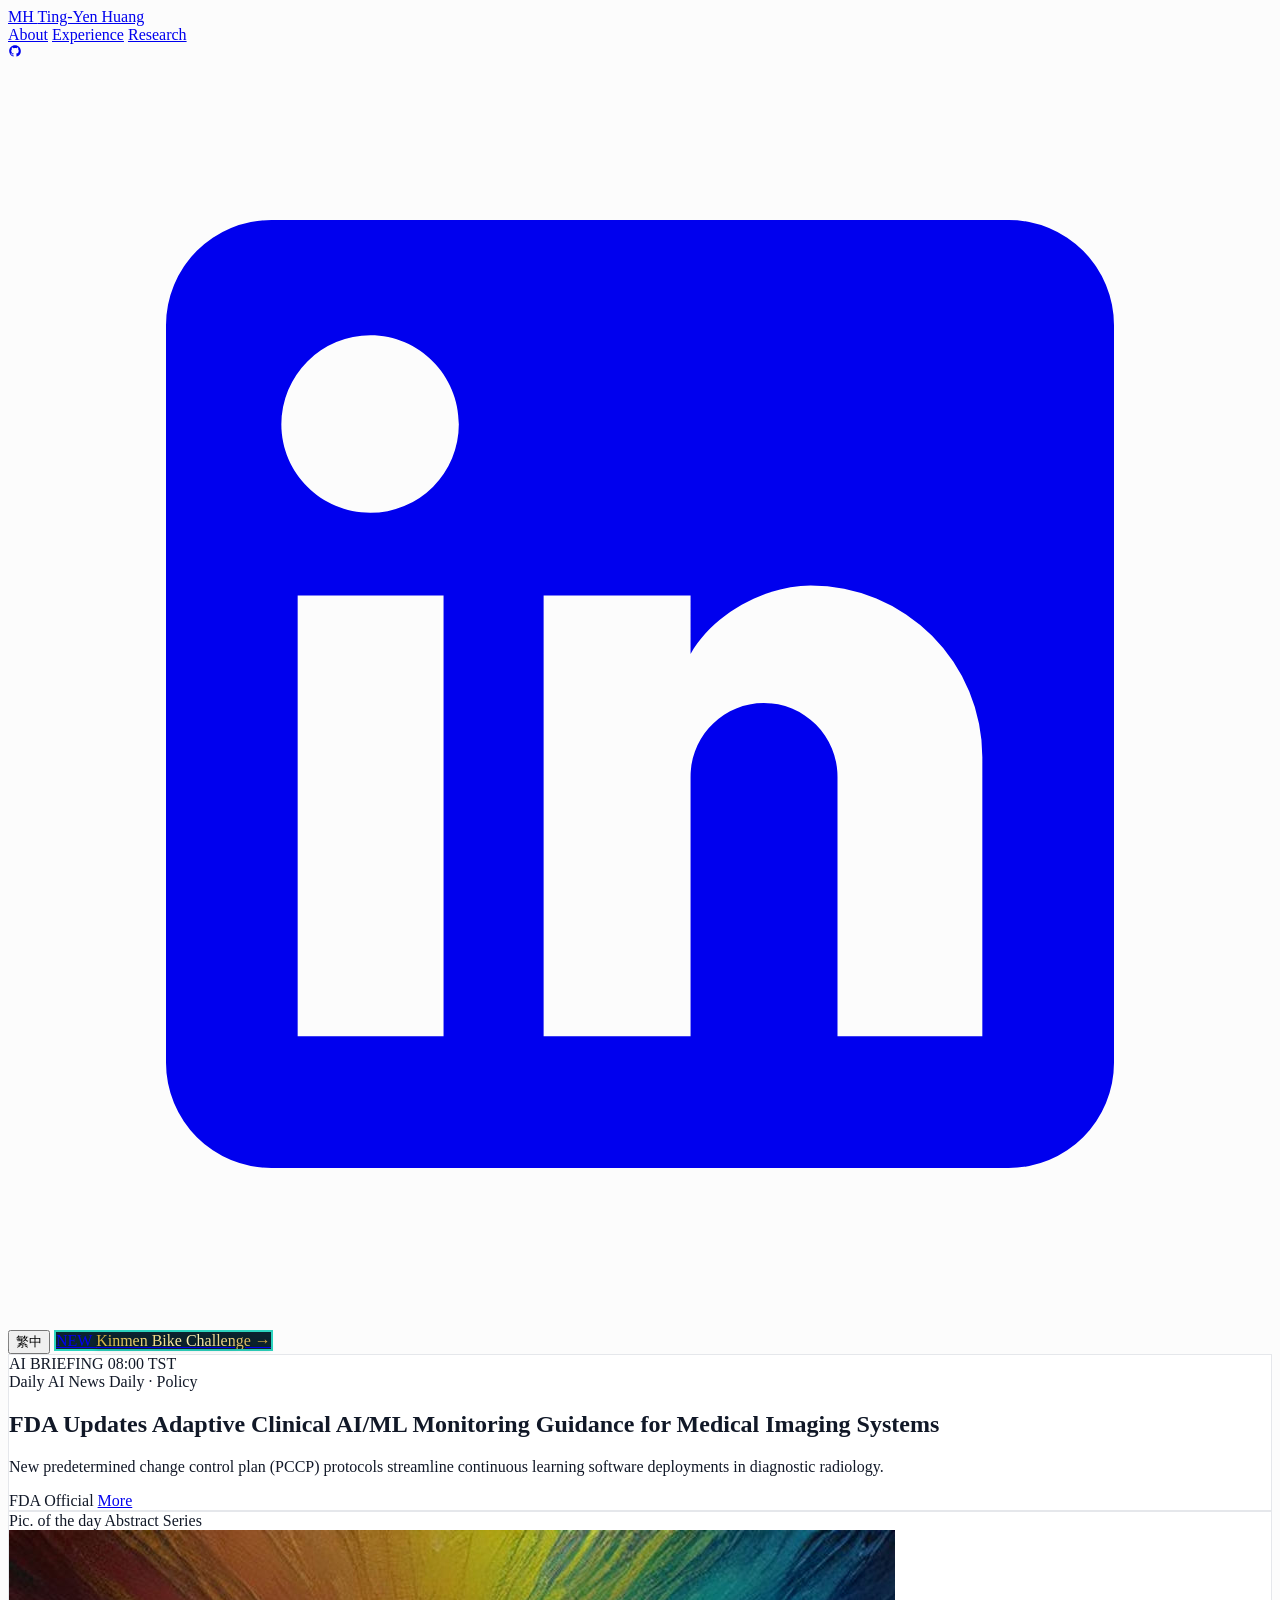
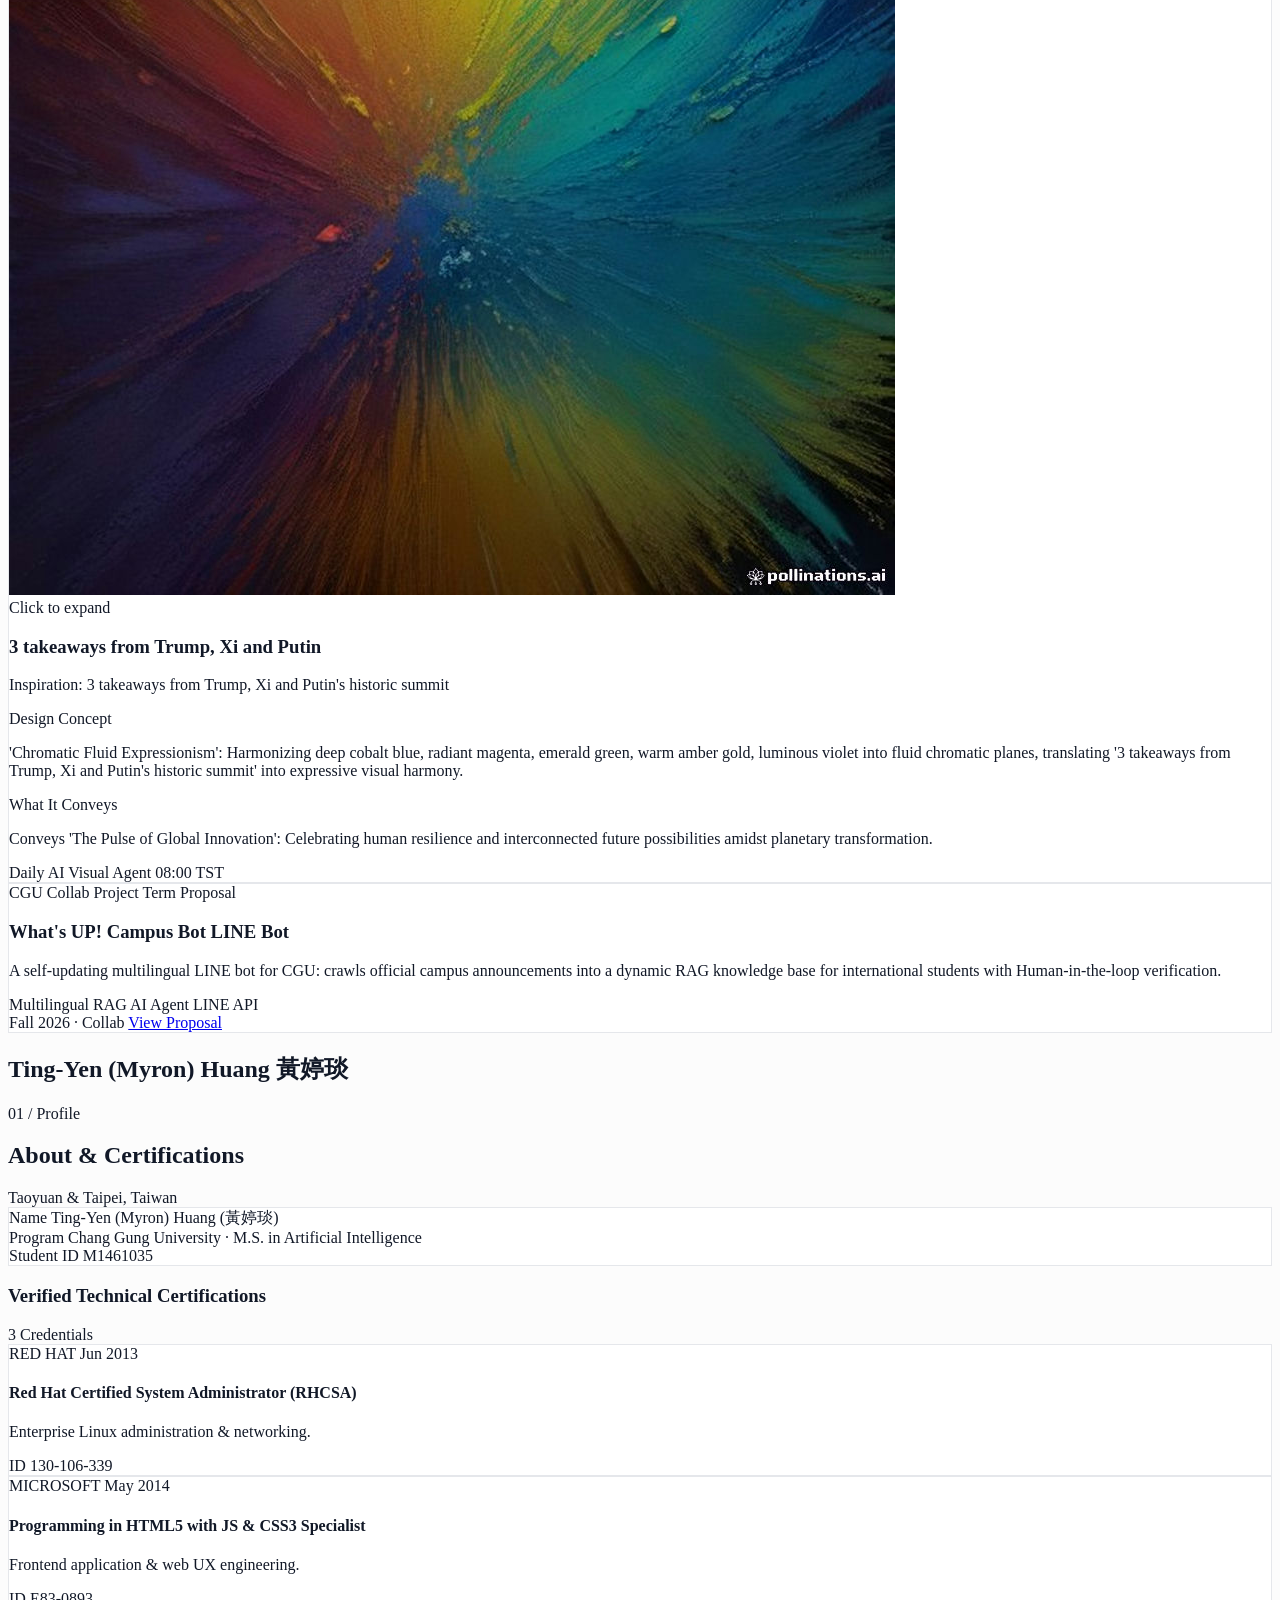
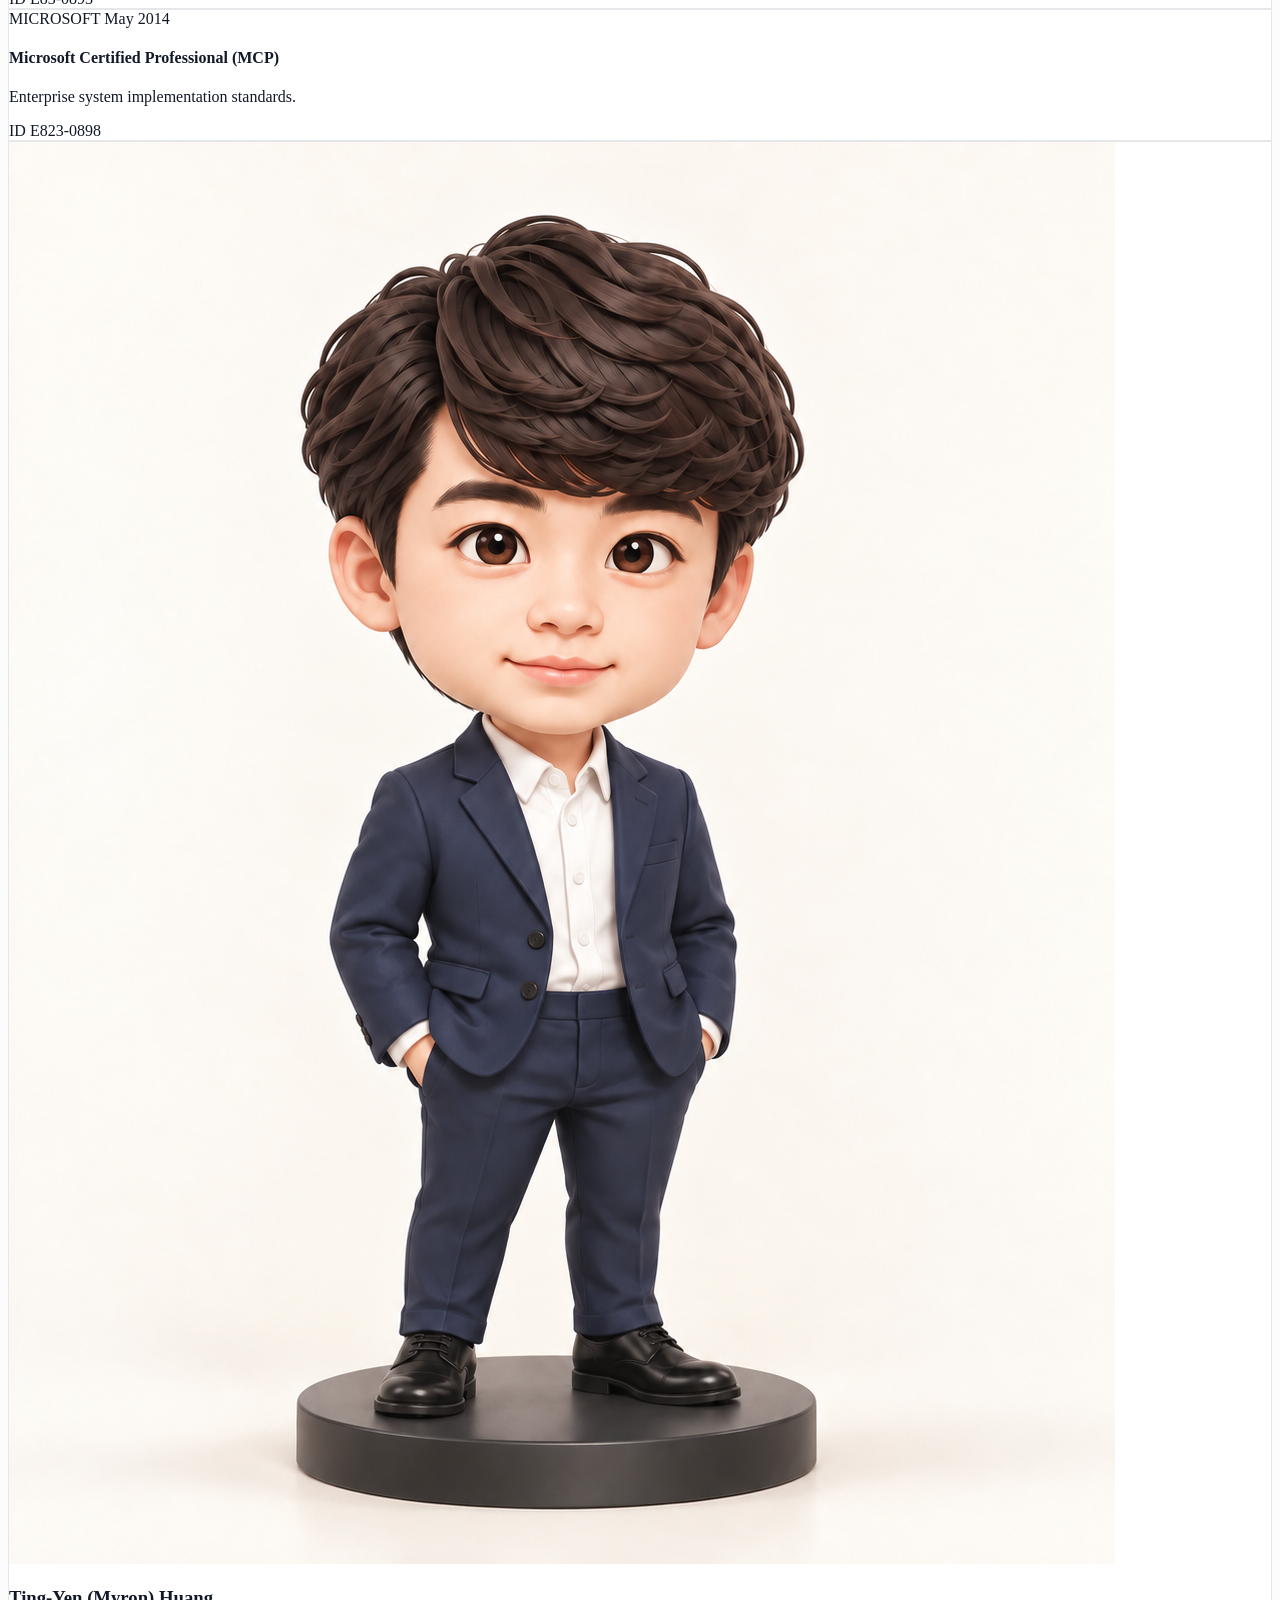
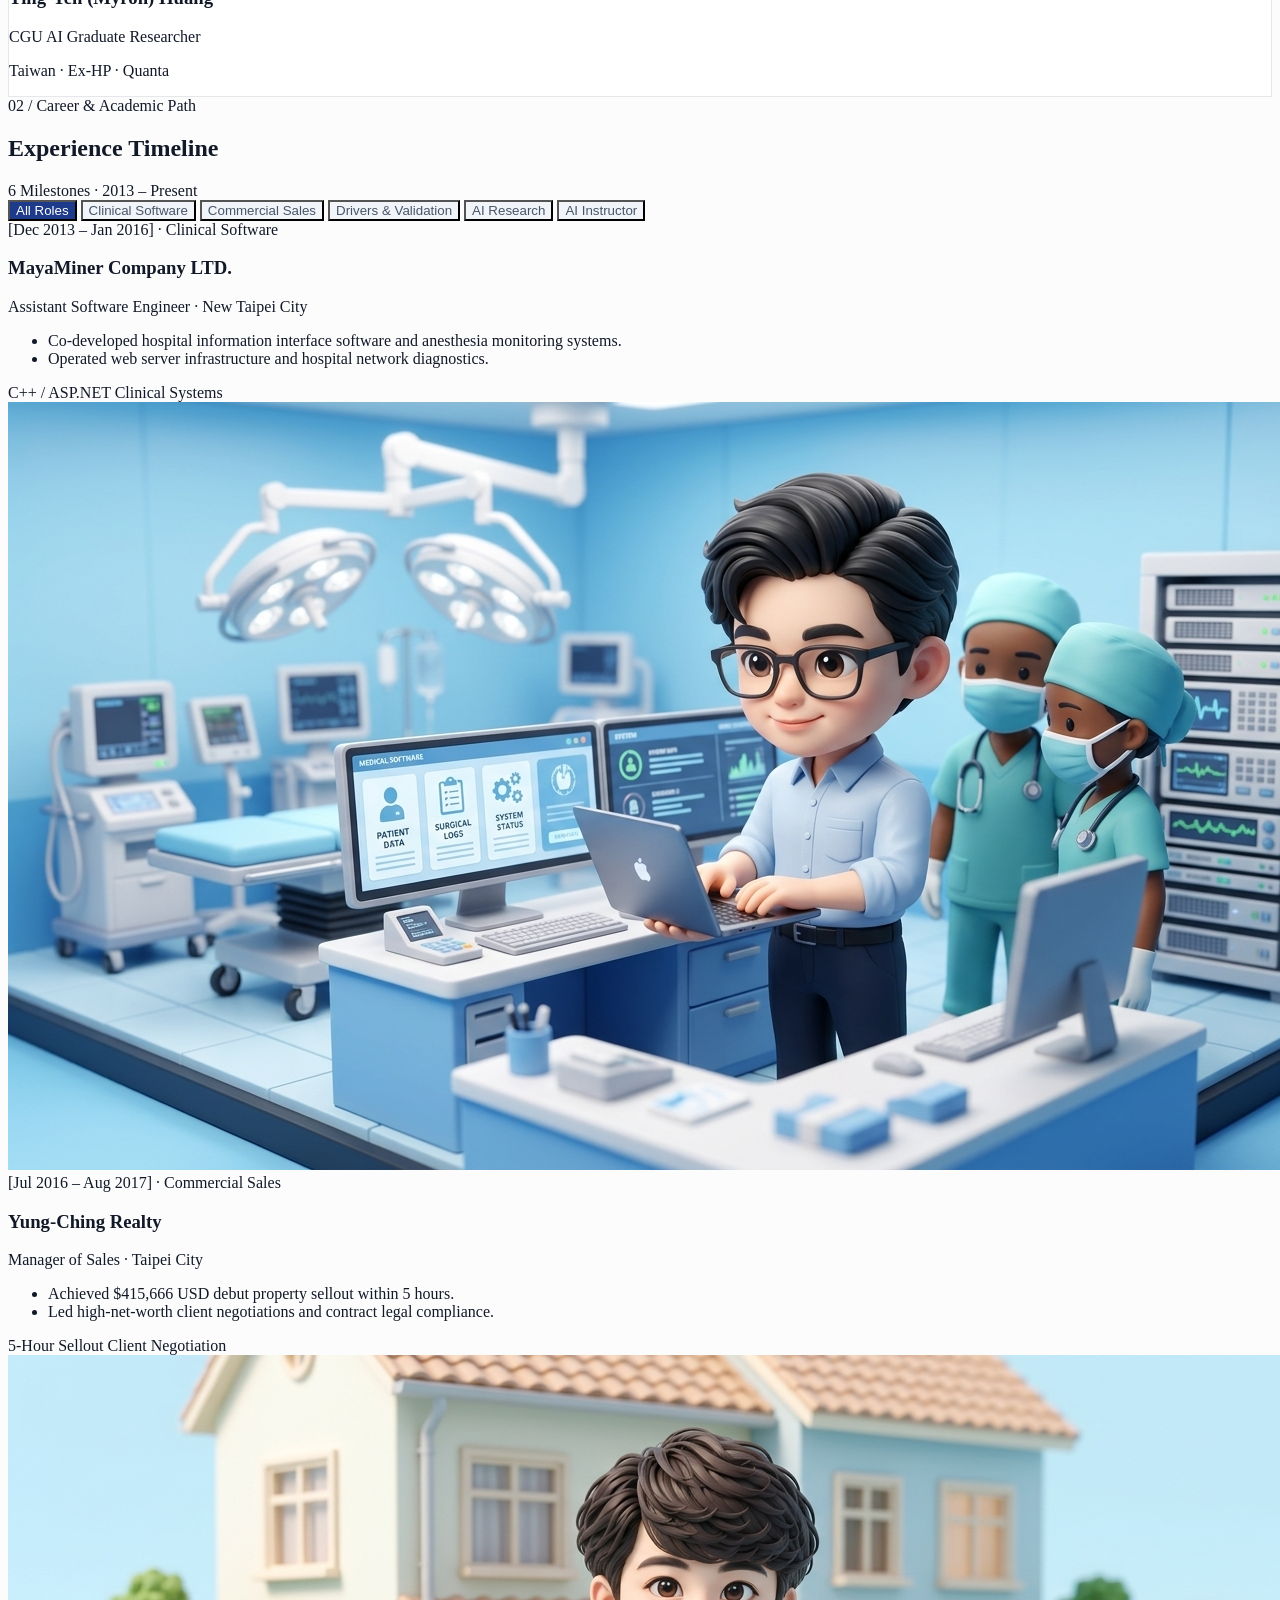
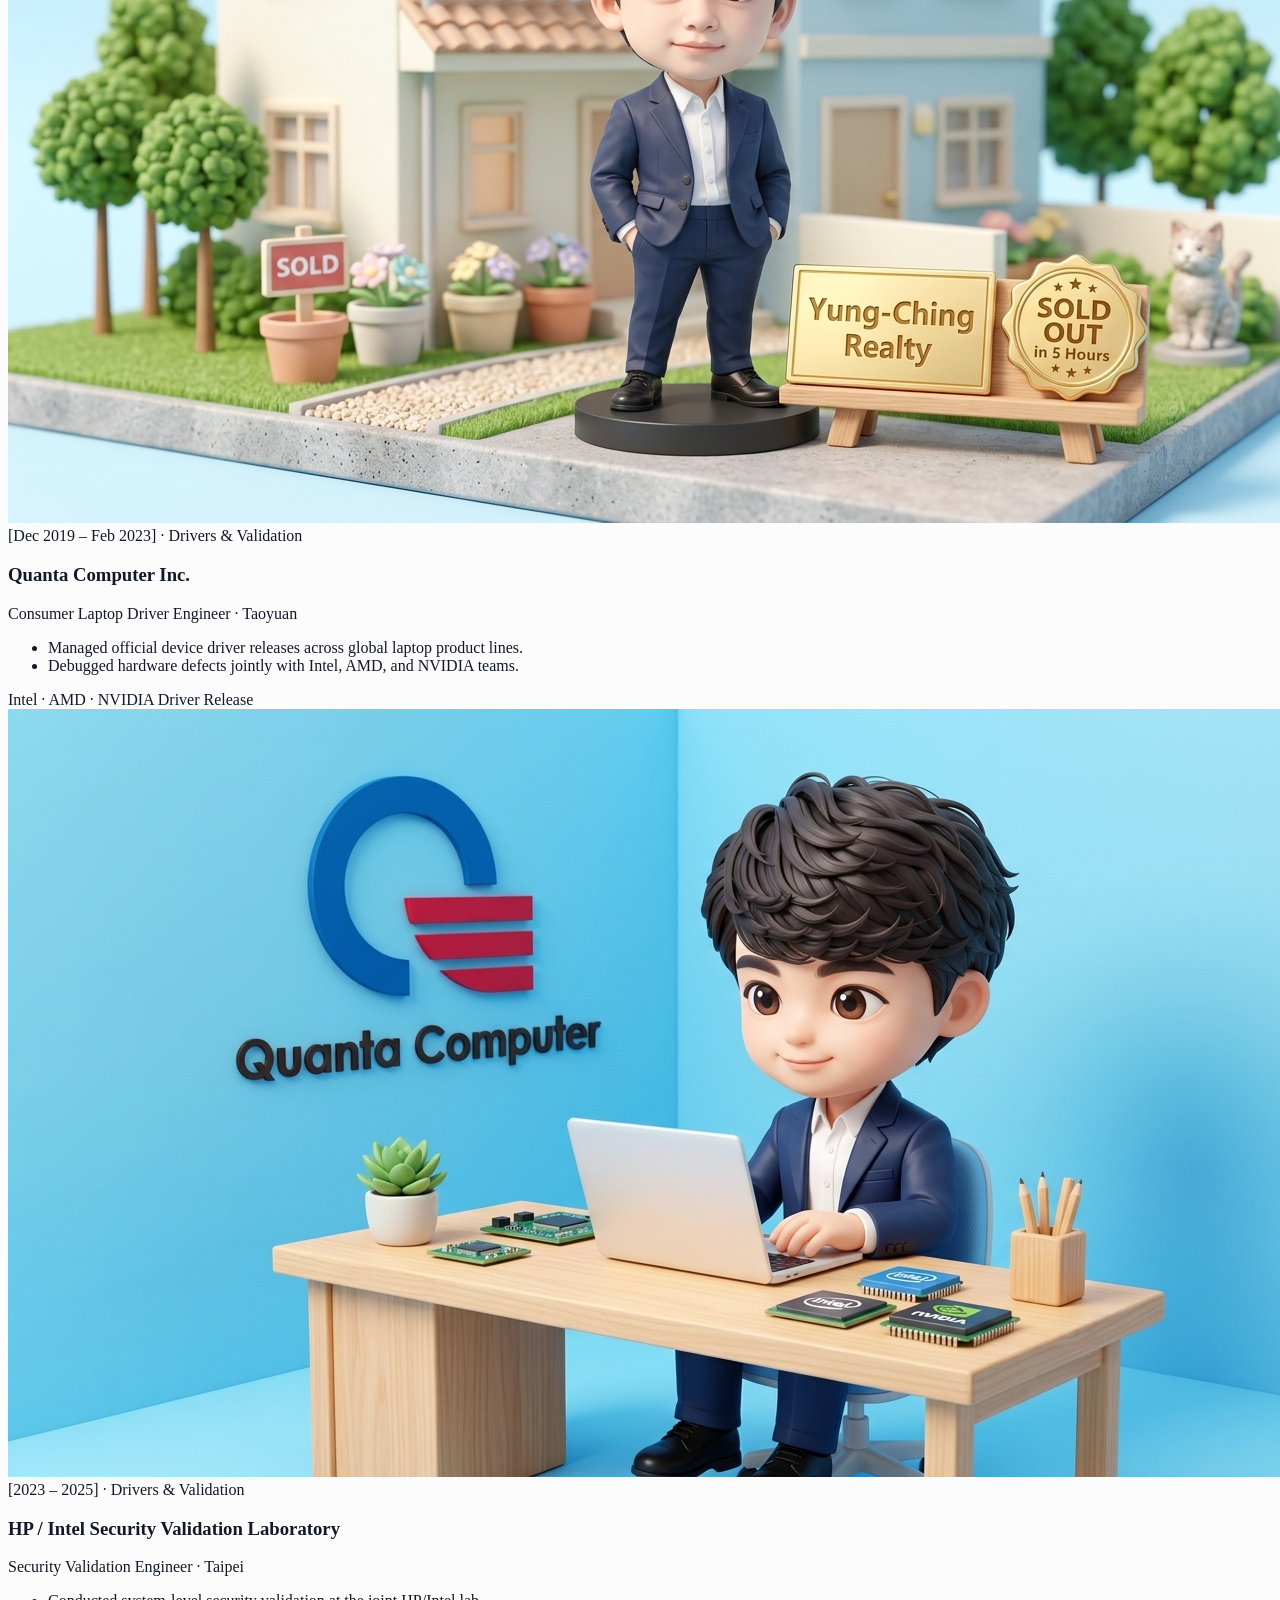
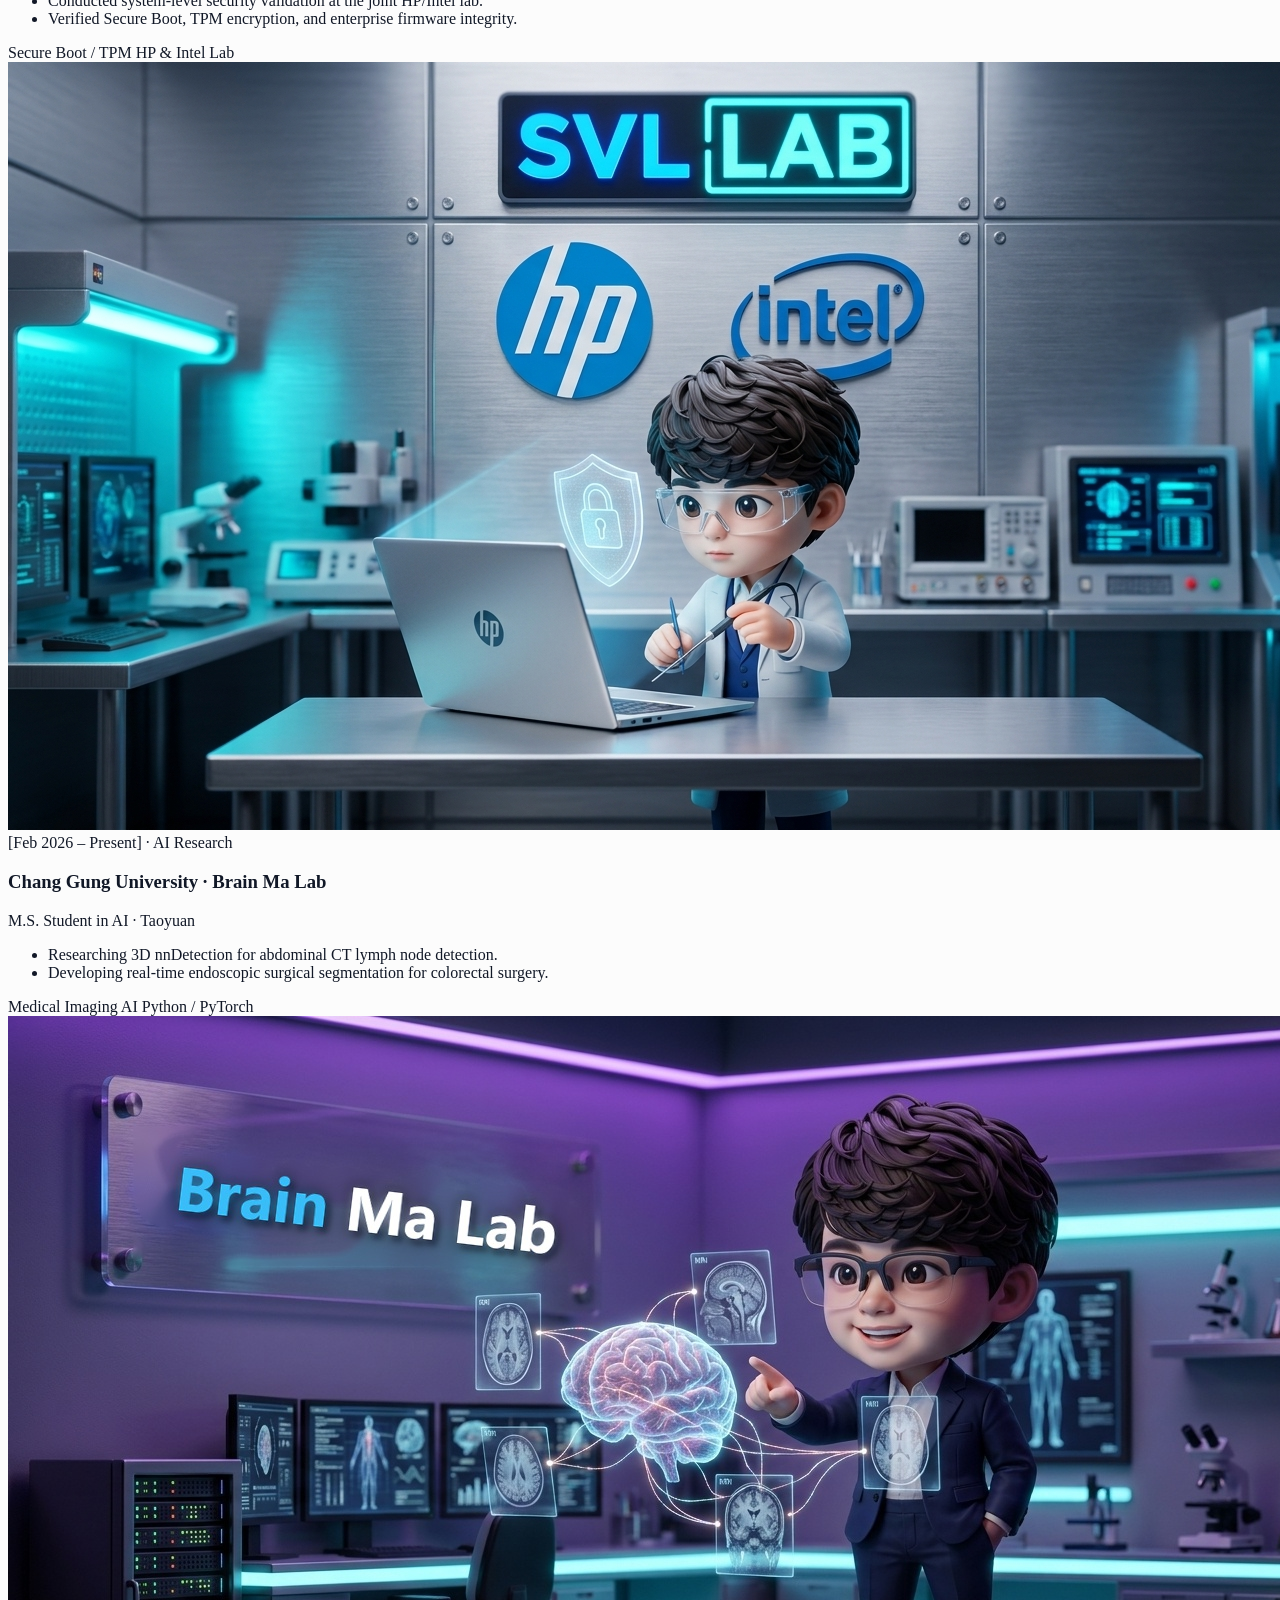
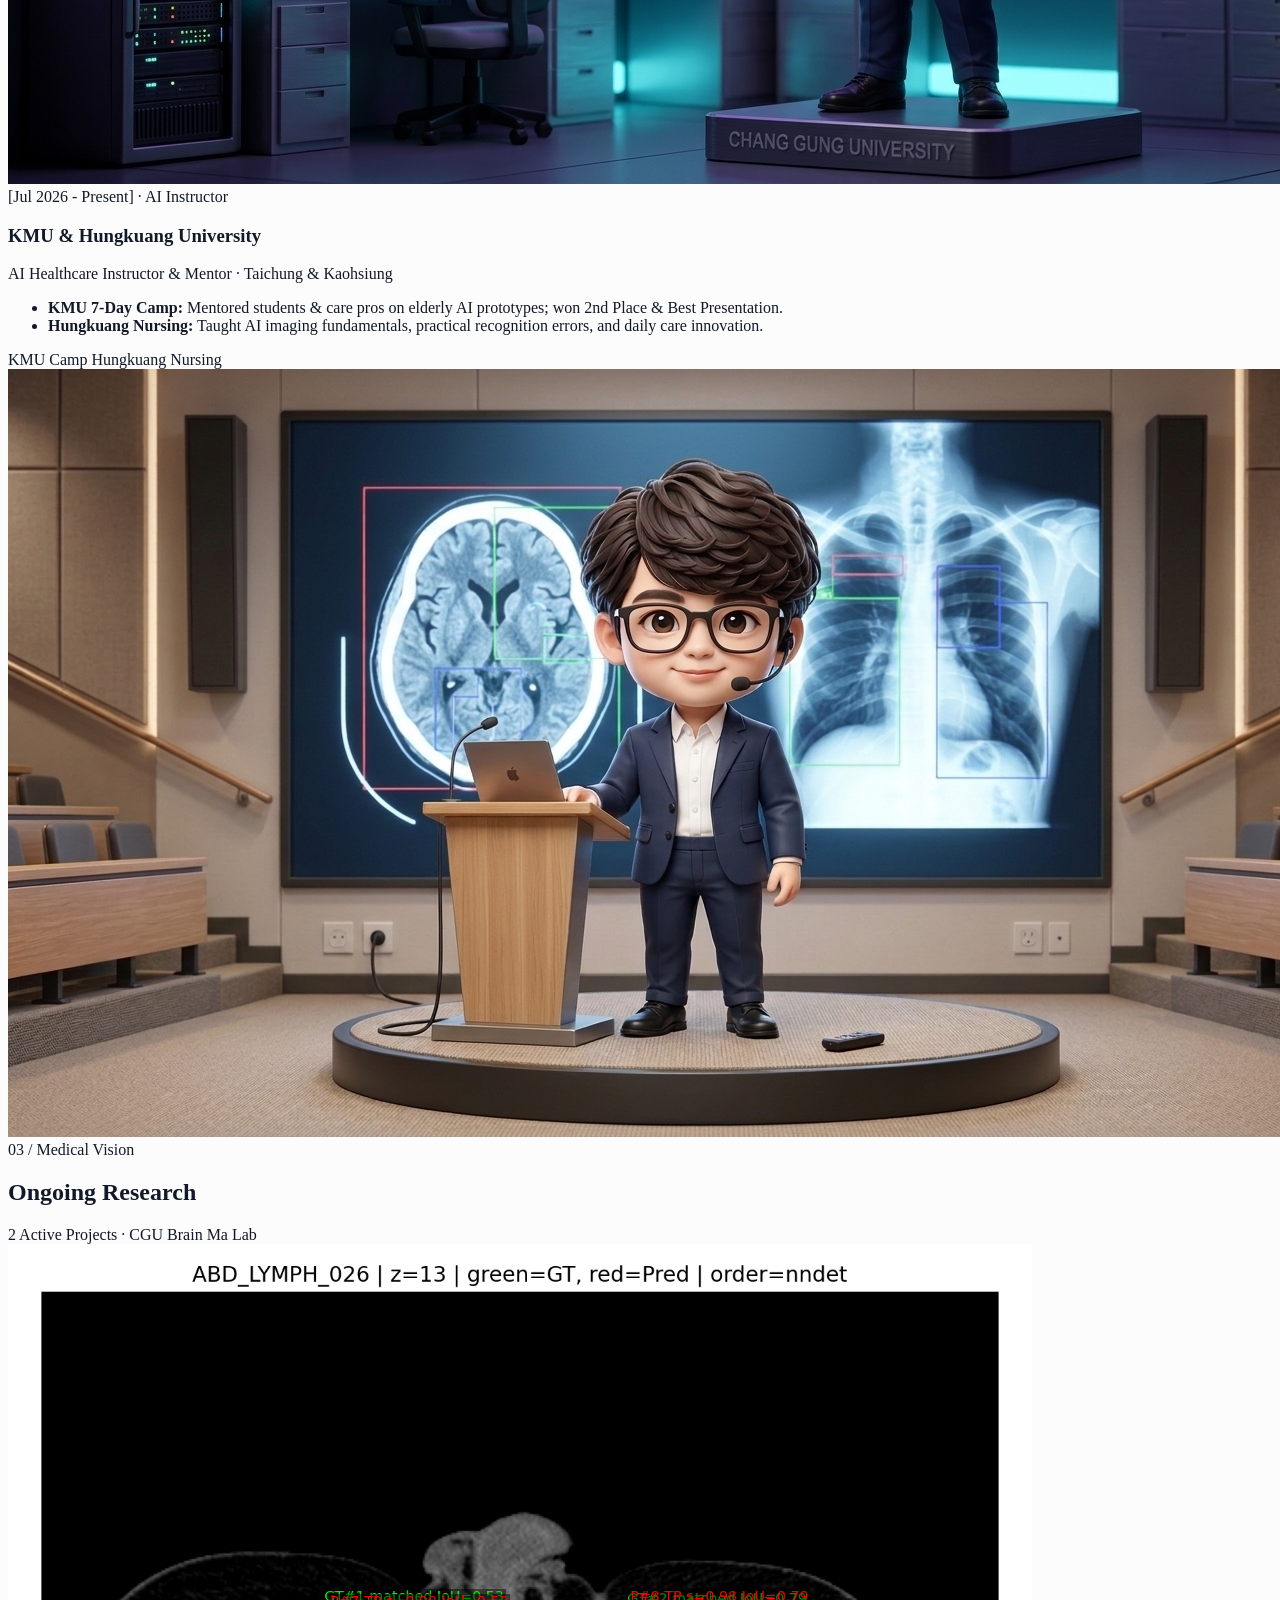
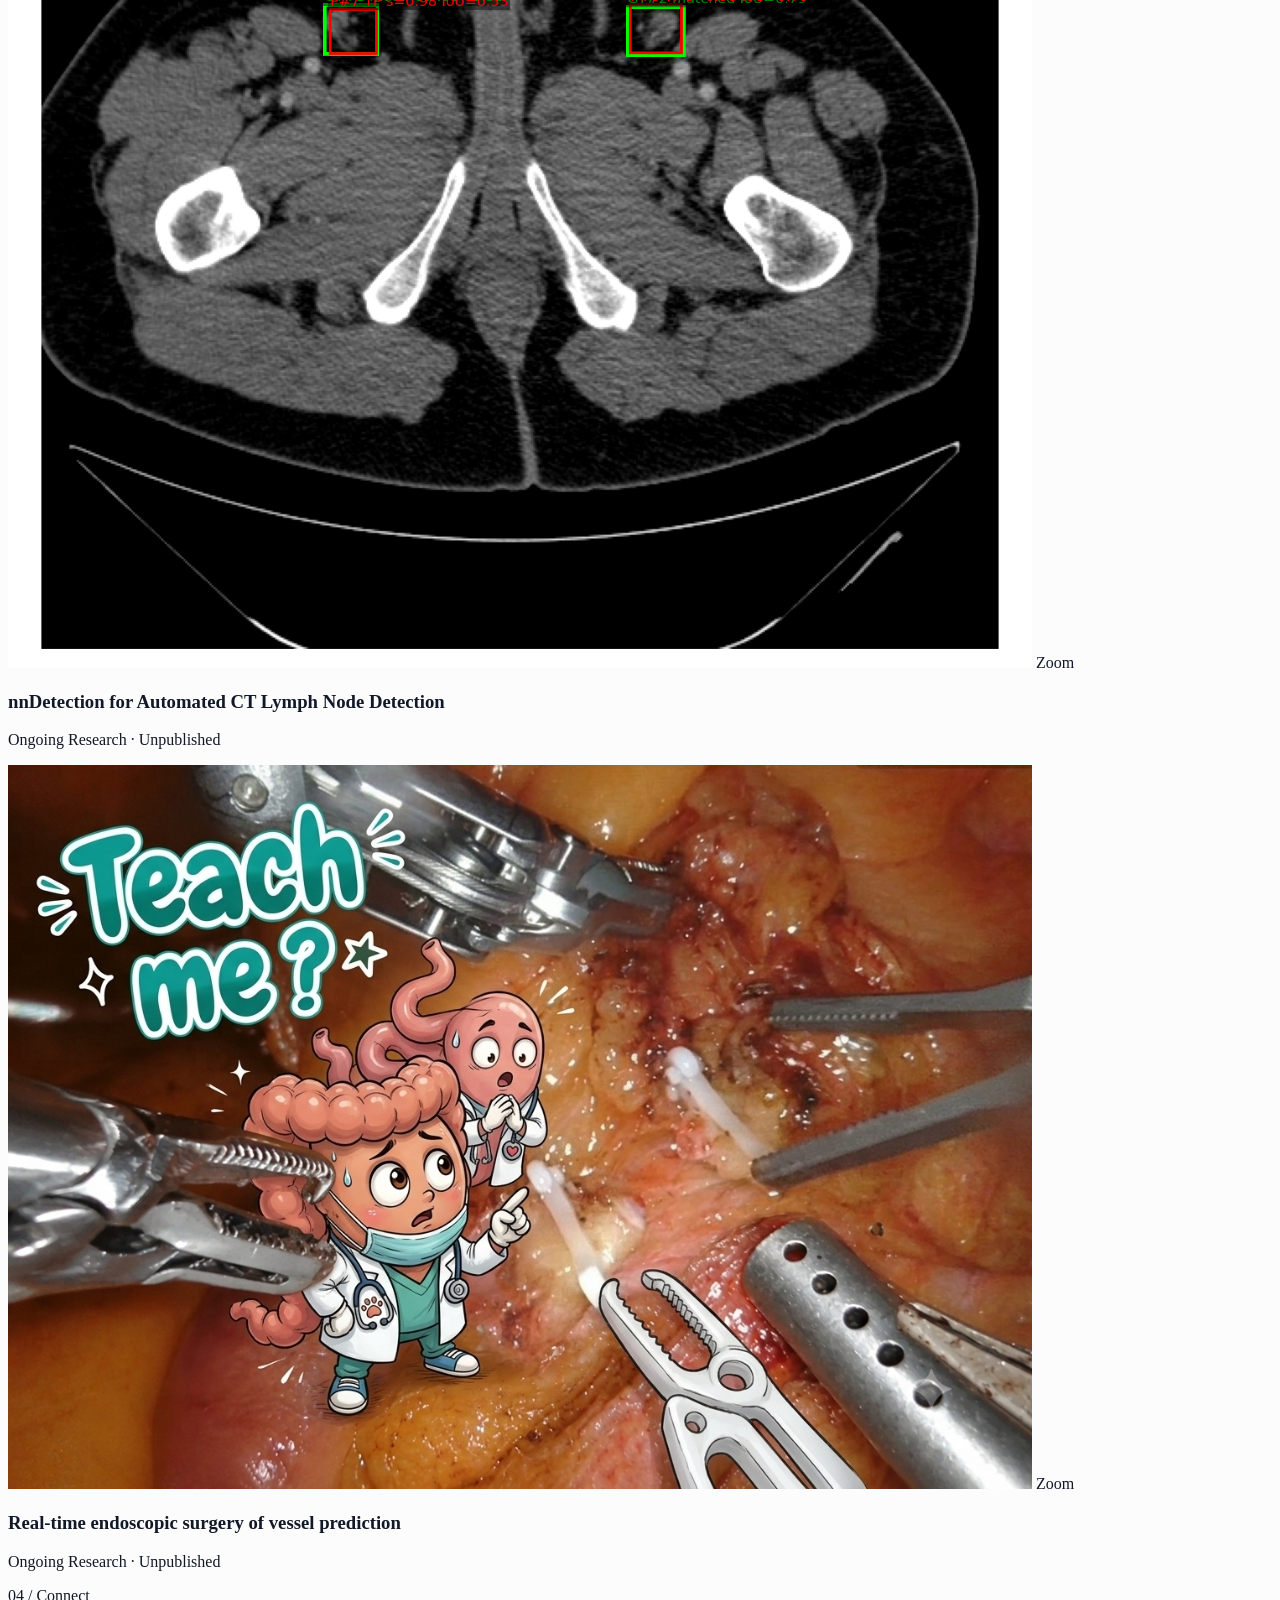
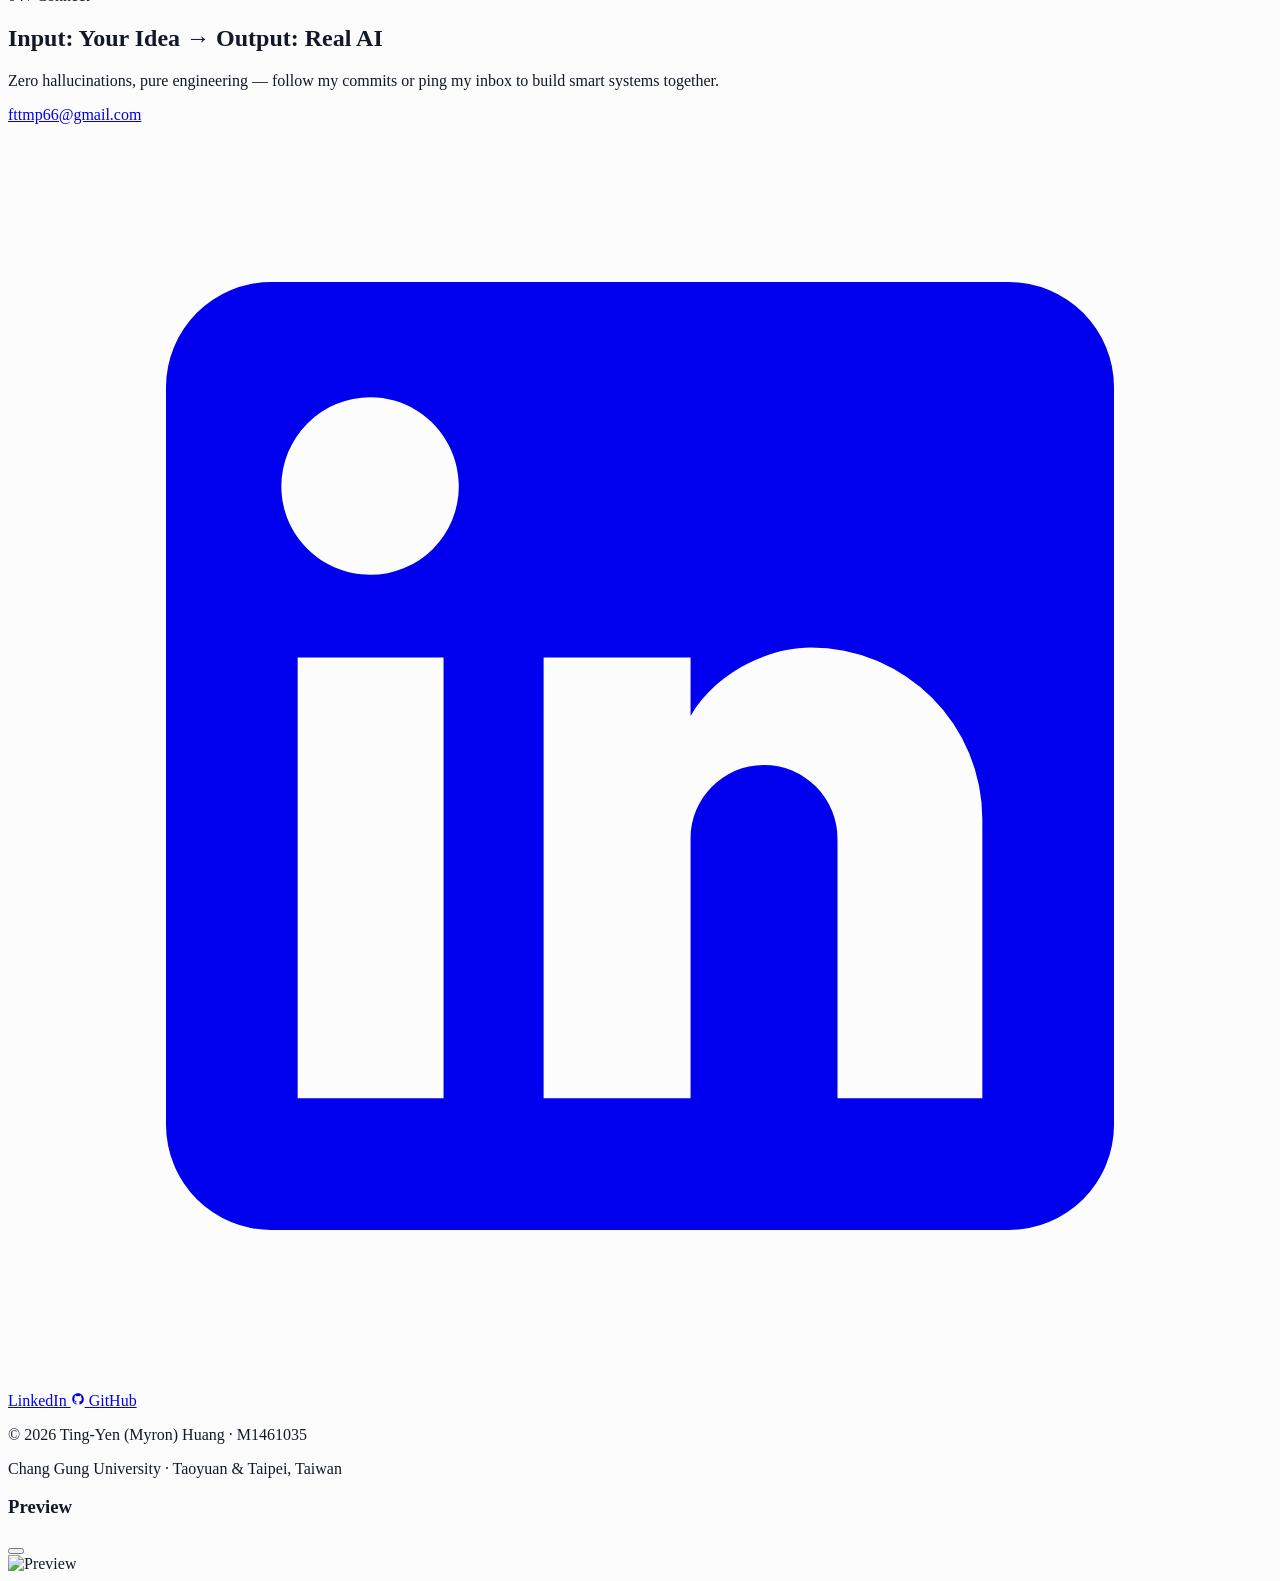
==== commit 22cd4097: "fix(agent): keyless FLUX generation, dynamic daily concept, and dynamic front-end loader" ====
--- a/index.html
+++ b/index.html
@@ -1369,6 +1369,39 @@
 
       const order = ['en', 'zh-TW', 'zh-CN', 'fr'];
       let lang = localStorage.getItem('myron_portfolio_lang_v7') || 'en';
+
+      // 6. Dynamic Pic. of the Day Loader
+      let podData = null;
+      const renderPod = () => {
+        if (!podData) return;
+        const isZh = (lang === 'zh-TW' || lang === 'zh-CN');
+        const imgEl = document.getElementById('daily-pic-img');
+        const zoomTrigger = document.querySelector('.poster-lightbox-trigger[data-img*="pic-of-day"]');
+        if (imgEl && podData.image_path) {
+          imgEl.src = podData.image_path;
+        }
+        if (zoomTrigger && podData.image_path) {
+          zoomTrigger.setAttribute('data-img', podData.image_path);
+          zoomTrigger.setAttribute('data-title', `Pic. of the day · ${podData.title_display_en || podData.inspiration}`);
+        }
+        const titleEl = document.querySelector('[data-i18n="pod-title"]');
+        if (titleEl) {
+          titleEl.innerText = isZh ? (podData.title_display_zh || podData.inspiration) : (podData.title_display_en || podData.inspiration);
+        }
+        const inspEl = document.querySelector('[data-i18n="pod-inspiration"]');
+        if (inspEl) {
+          inspEl.innerText = `${isZh ? '時事靈感：' : 'Inspiration: '}${podData.inspiration}`;
+        }
+        const conceptEl = document.querySelector('[data-i18n="pod-concept-text"]');
+        if (conceptEl) {
+          conceptEl.innerText = isZh ? podData.design_concept : (podData.design_concept_en || podData.design_concept);
+        }
+        const msgEl = document.querySelector('[data-i18n="pod-message-text"]');
+        if (msgEl) {
+          msgEl.innerText = isZh ? podData.message_conveyed : (podData.message_conveyed_en || podData.message_conveyed);
+        }
+      };
+
       const applyLang = (target) => {
         lang = target;
         localStorage.setItem('myron_portfolio_lang_v7', target);
@@ -1380,6 +1413,7 @@
         });
         const btnText = document.getElementById('lang-btn-text');
         if (btnText && dict.btn) btnText.innerText = dict.btn;
+        renderPod();
         initIcons();
       };
 
@@ -1390,6 +1424,14 @@
         });
       }
       applyLang(lang);
+
+      fetch('./data/pic-of-the-day.json?v=' + Date.now())
+        .then(res => res.json())
+        .then(data => {
+          podData = data;
+          renderPod();
+        })
+        .catch(() => {});
     });
   </script>
 </body>
